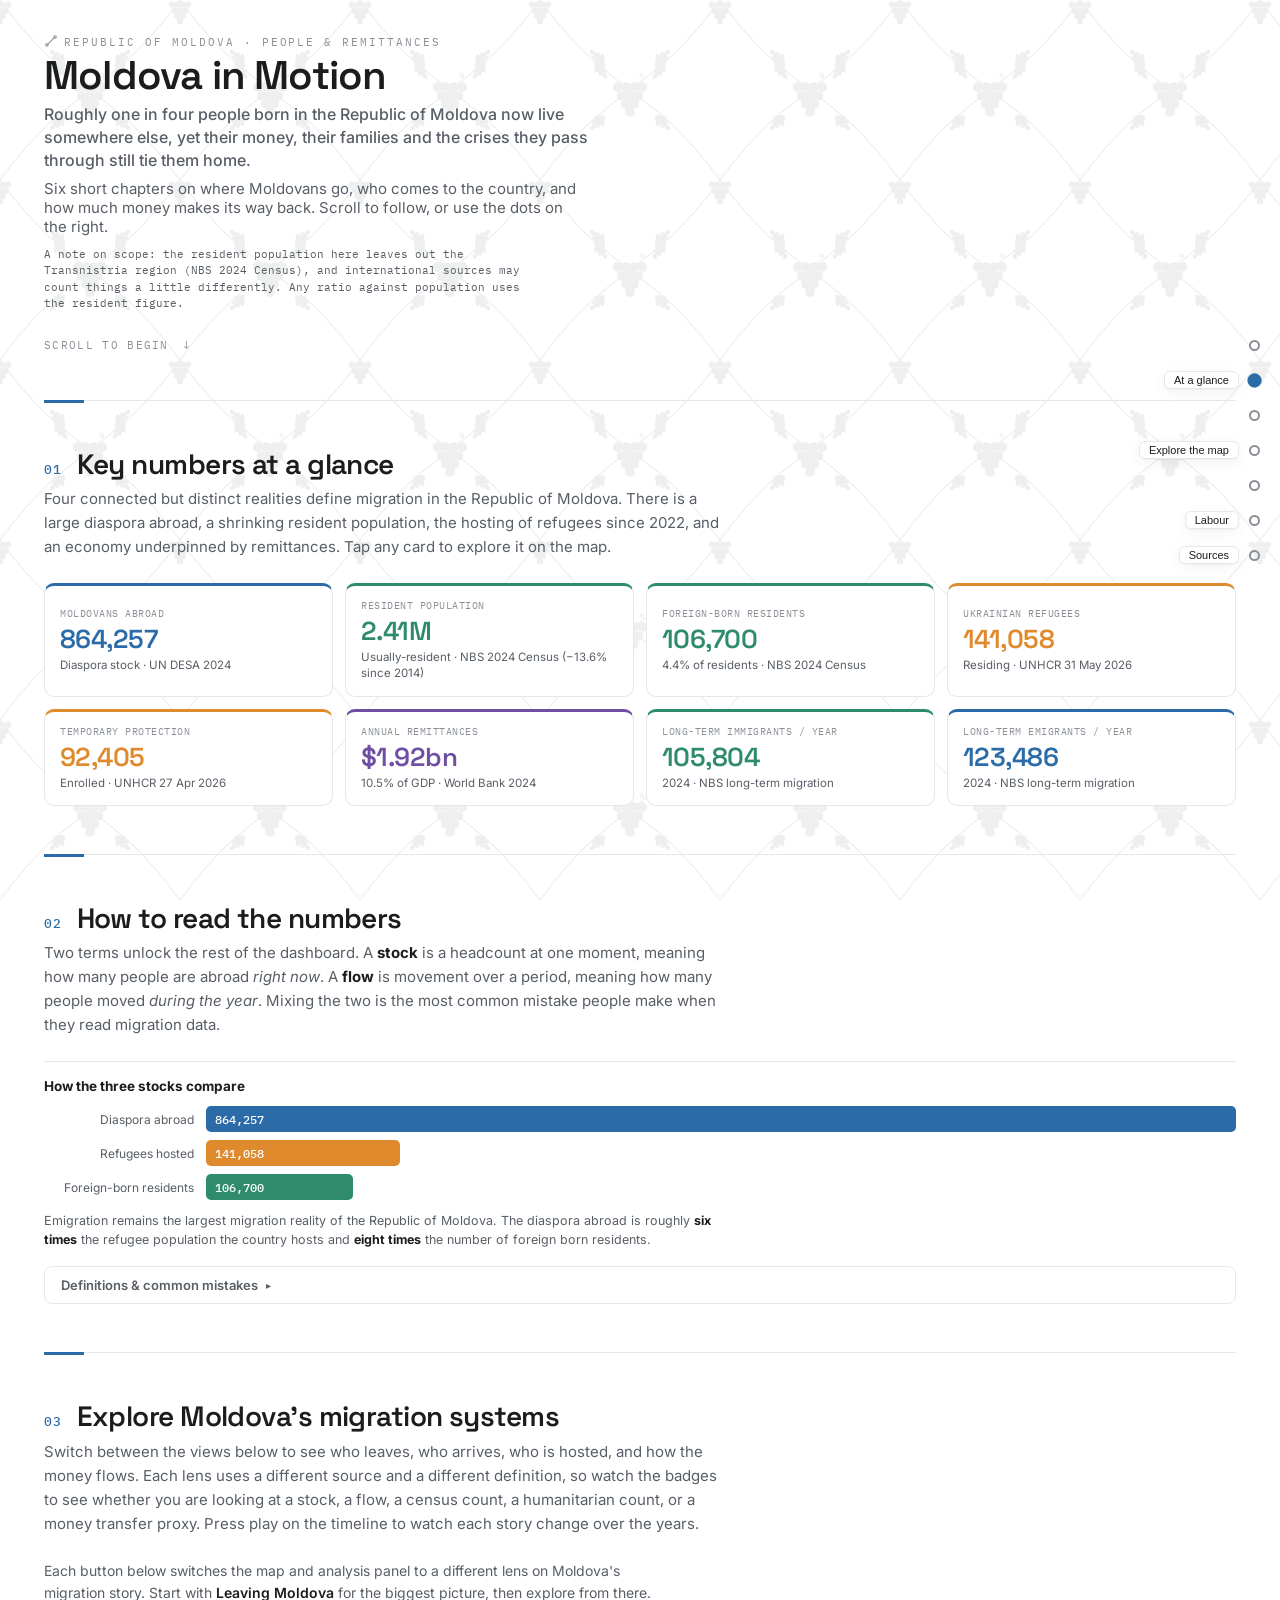
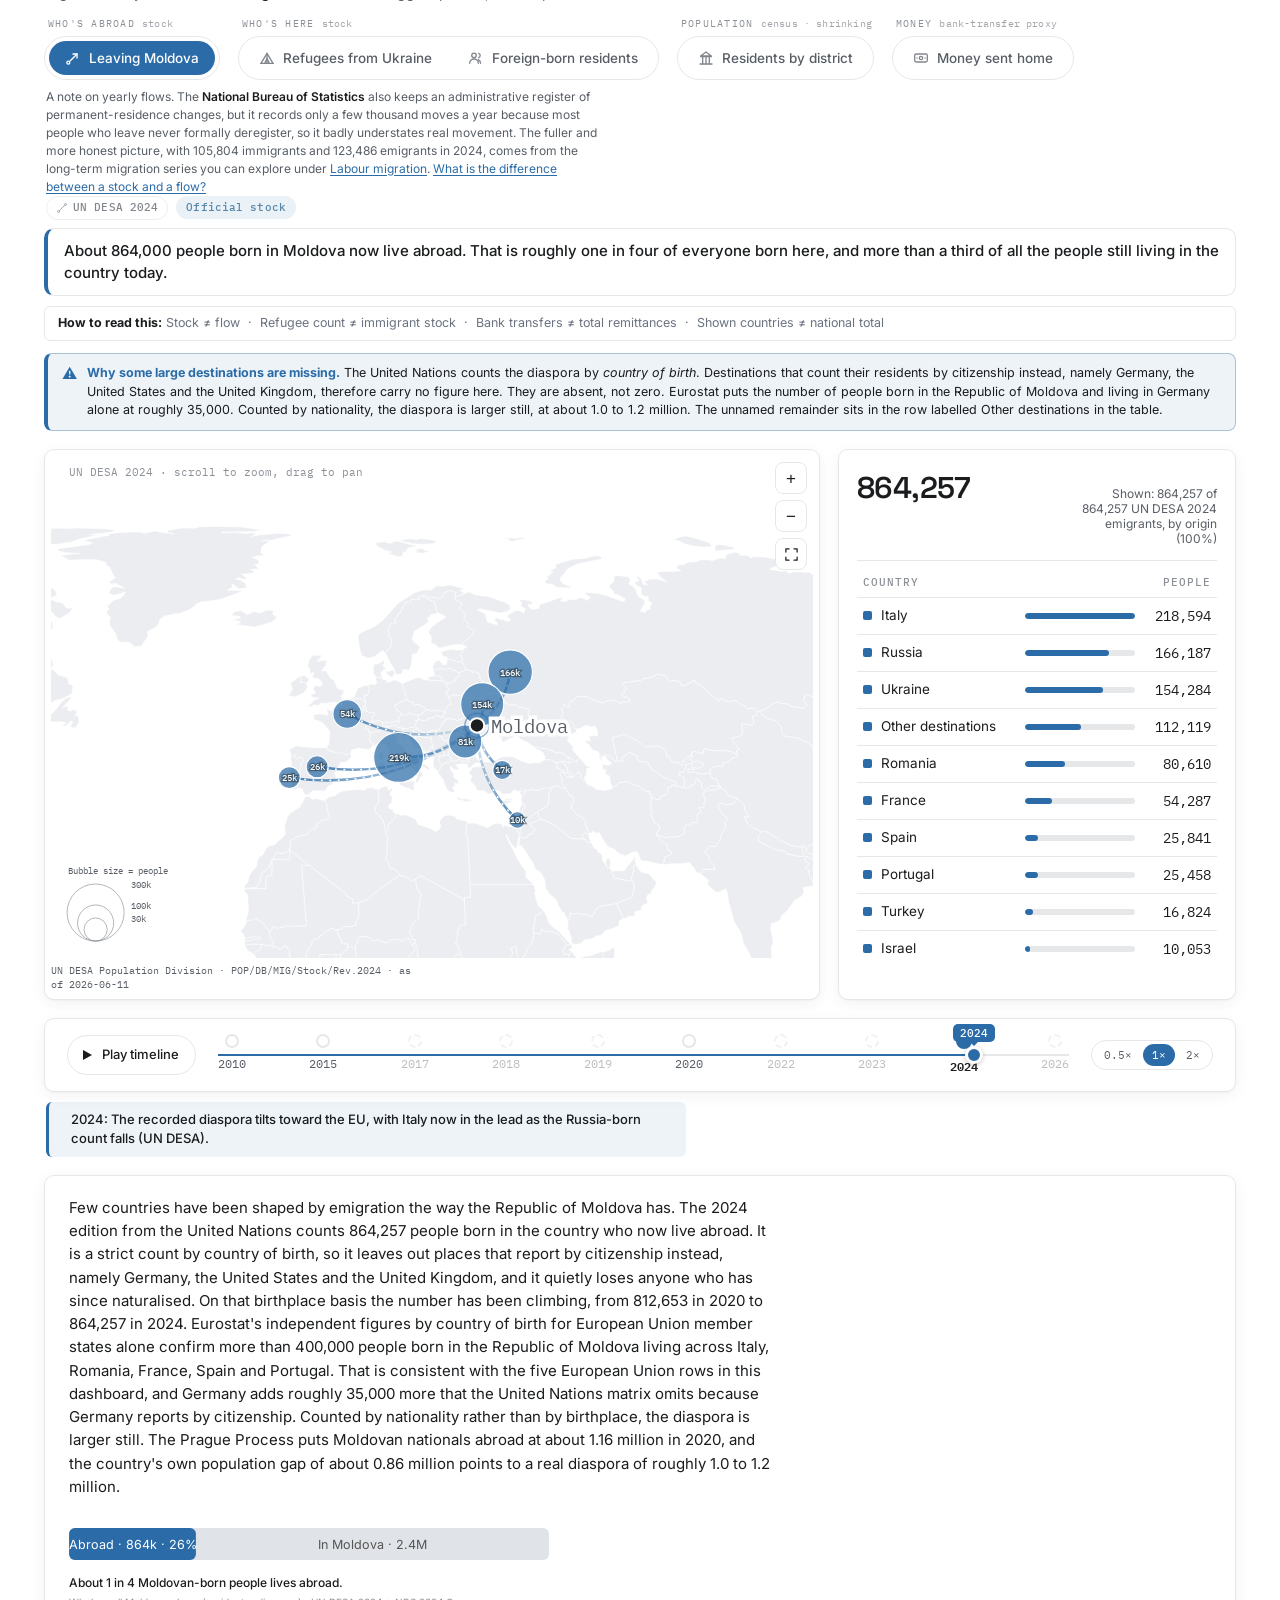
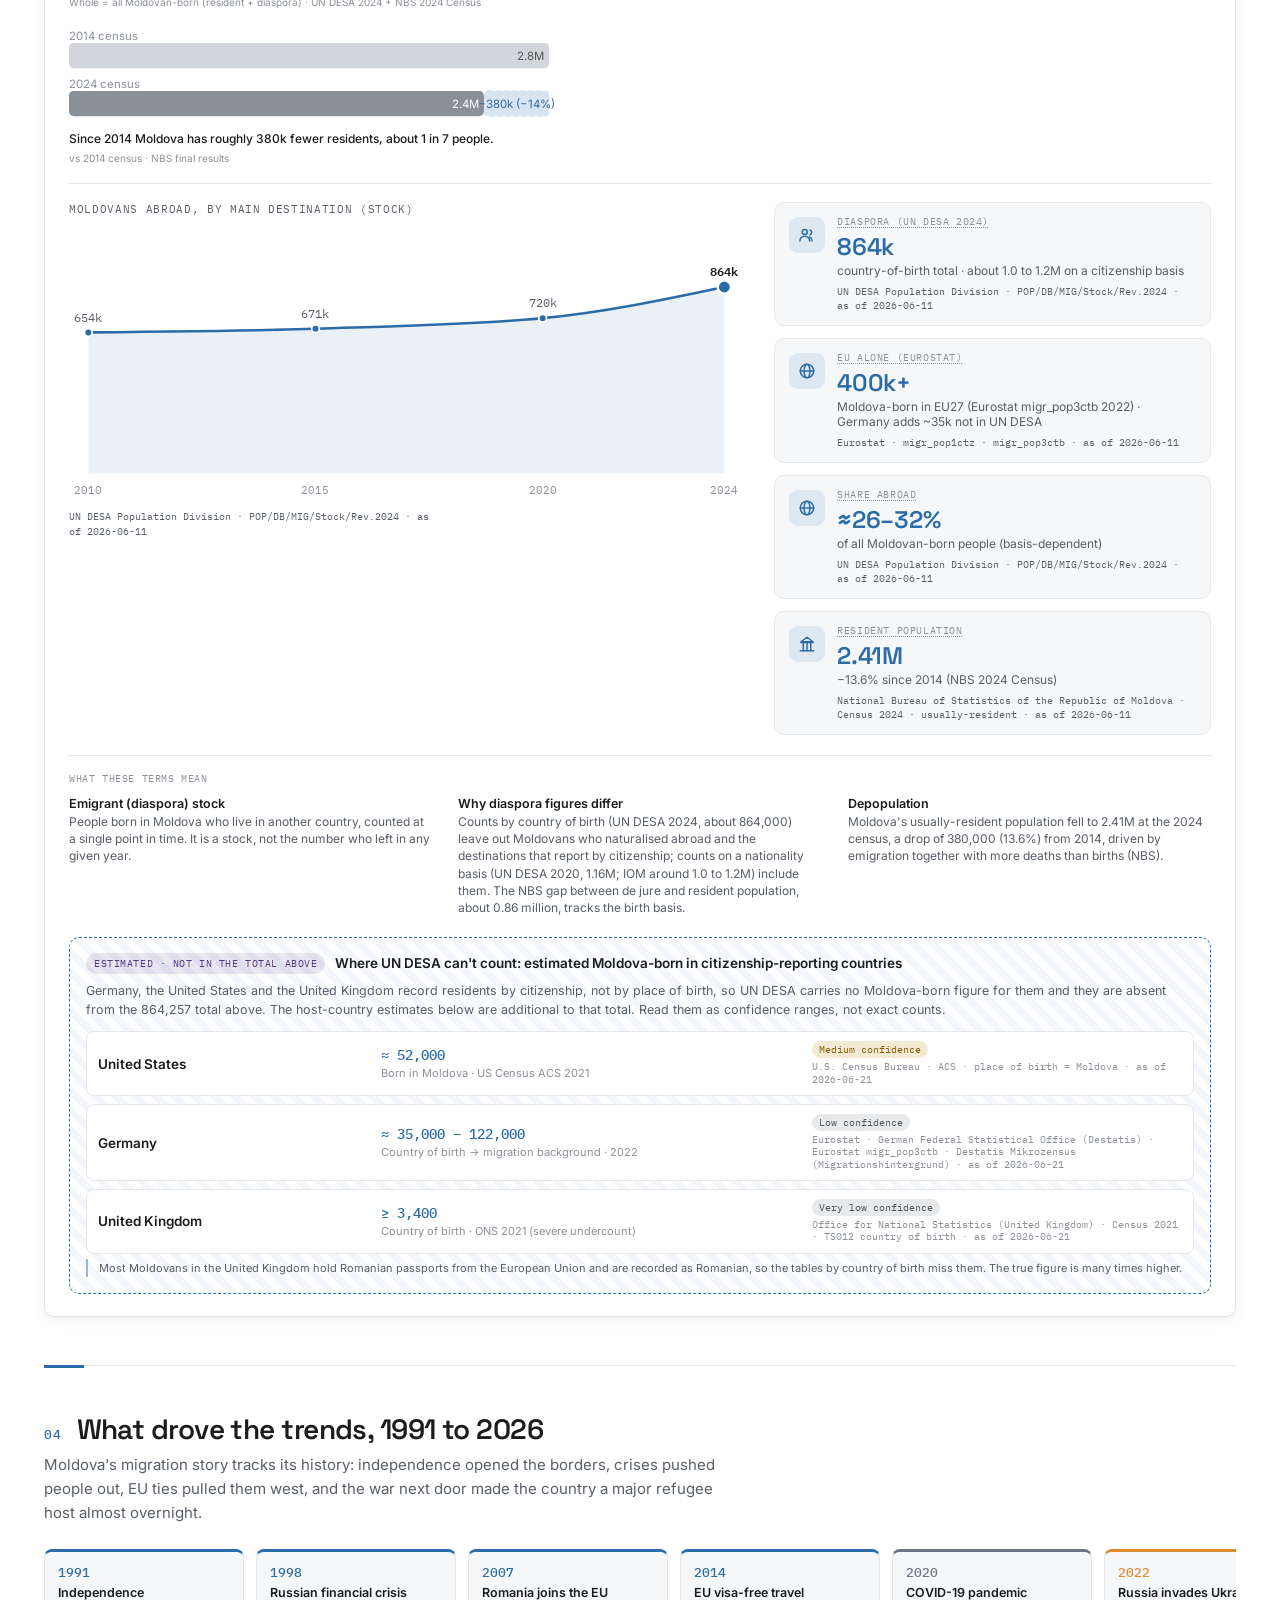
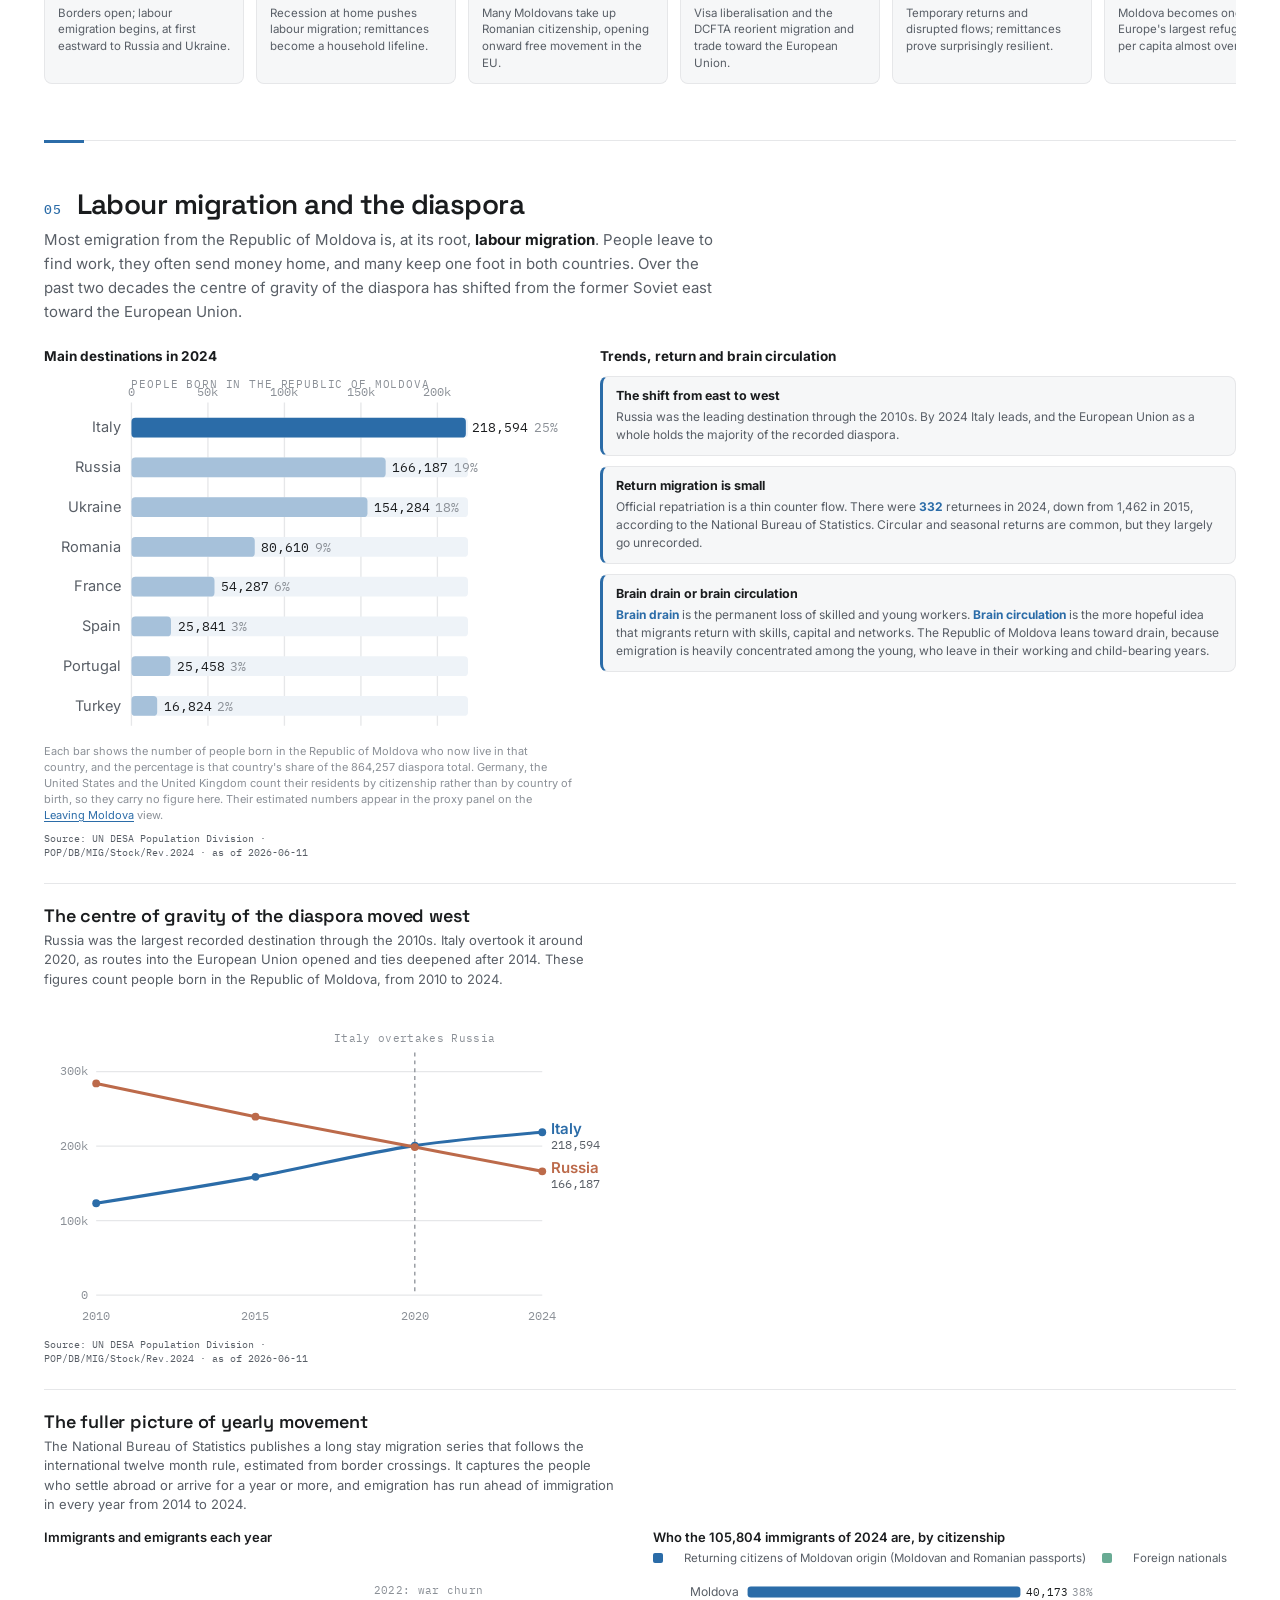
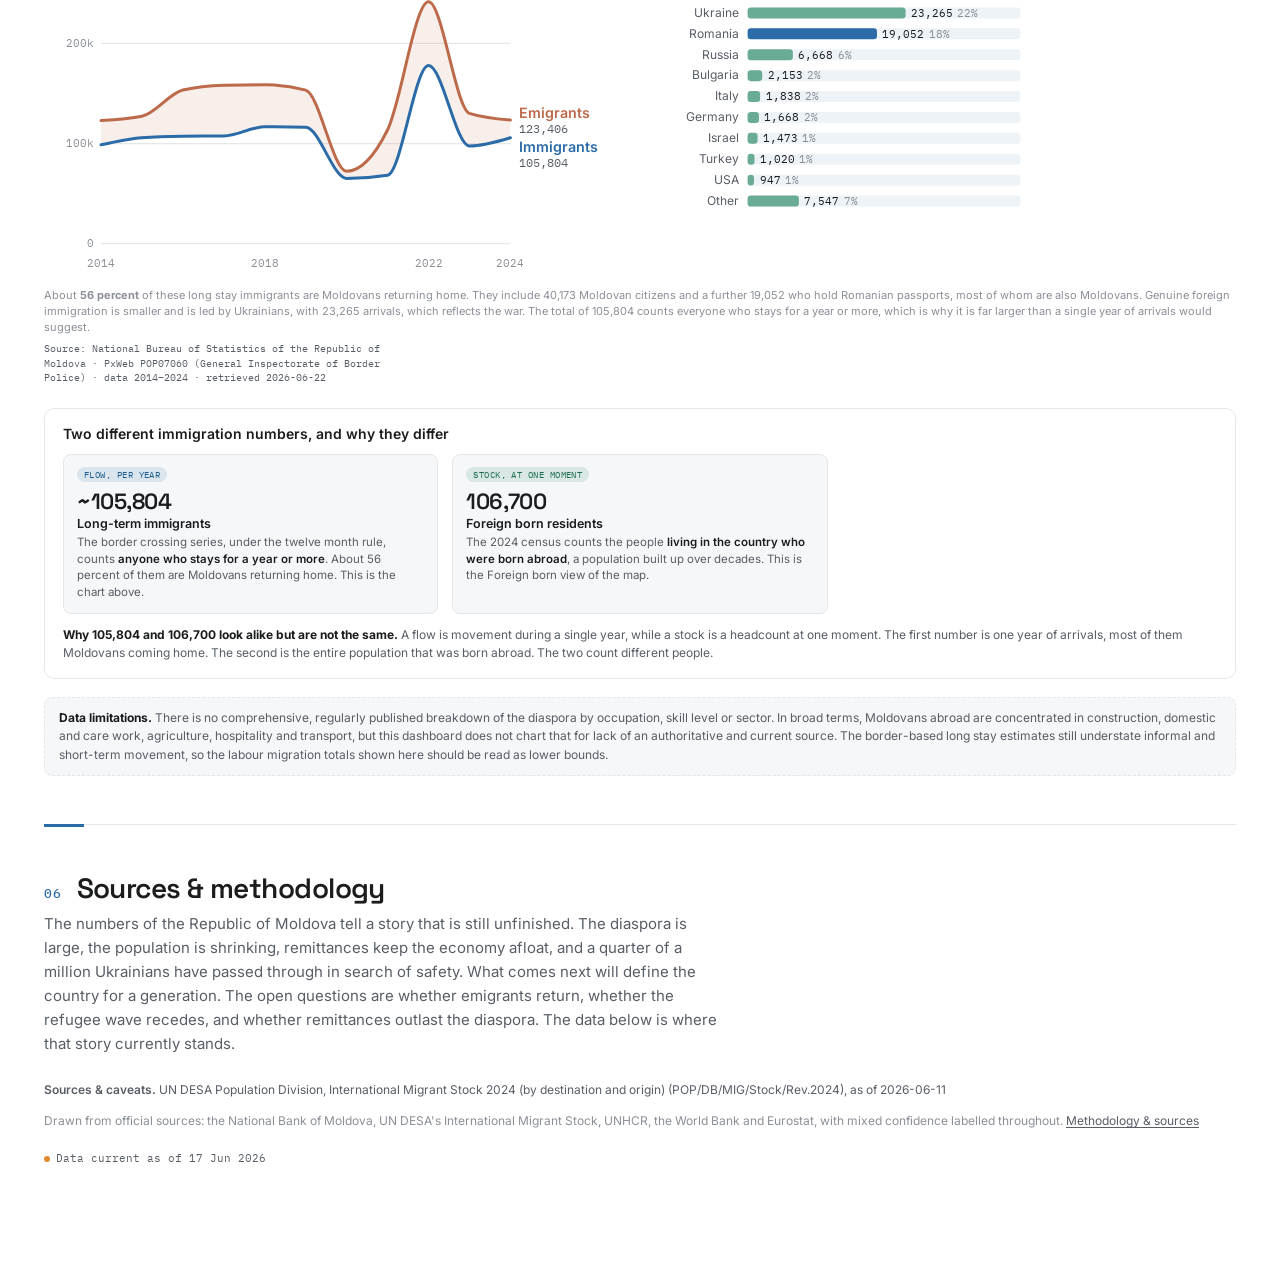
==== moldova-migration-dashboard.html @ 9c8f364e "Enlarge grapevine covor grape clusters further Bump berry size and spacing so the grape bunches read" ====
<!-- AUTO-GENERATED single-file build by build_single.py — do not edit by hand.
     Edit index.html / styles.css / data.js / app.js, then re-run build_single.py. -->
<!DOCTYPE html>
<html lang="en">
<head>
  <meta charset="UTF-8" />
  <meta name="viewport" content="width=device-width, initial-scale=1.0" />
  <title>Moldova in Motion: migration and remittances</title>

  <!-- Open Graph / LinkedIn preview -->
  <meta property="og:type"        content="website" />
  <meta property="og:title"       content="Moldova in Motion: migration and remittances" />
  <meta property="og:description" content="One in four people born in Moldova now live abroad. Six short data chapters on where Moldovans go, who arrives, and how much money flows back home." />
  <meta property="og:url"         content="https://esaritas.github.io/-moldova-migration-dashboard/" />
  <meta property="og:image"       content="https://esaritas.github.io/-moldova-migration-dashboard/og-preview.png" />
  <meta property="og:image:width"  content="1200" />
  <meta property="og:image:height" content="630" />
  <meta name="twitter:card"       content="summary_large_image" />

  <!-- Fonts (degrade gracefully to system fonts if offline) -->
  <link rel="preconnect" href="https://fonts.googleapis.com" />
  <link rel="preconnect" href="https://fonts.gstatic.com" crossorigin />
  <link href="https://fonts.googleapis.com/css2?family=Space+Grotesk:wght@400;500;600&family=Inter:wght@400;500;600&family=IBM+Plex+Mono:wght@400;500&display=swap" rel="stylesheet" />

  <style>
/* ============================================================================
   MOLDOVA MIGRATION DASHBOARD — STYLES
   Minimal, light, calm. One accent per mode; everything else stays quiet.
   ========================================================================== */

:root {
  /* Neutrals — clean white / minimal, cool (not warm cream) */
  --bg:            #FFFFFF;   /* page */
  --surface:       #FFFFFF;   /* cards */
  --subtle:        #F6F7F8;   /* inset / secondary fills on white cards */
  --line:          #E6E7E9;   /* hairlines */
  --land:          #EBEDF0;   /* map countries */
  --land-edge:     #FFFFFF;   /* country borders */
  --ink:           #1A1C1E;   /* primary text */
  --ink-soft:      #585E66;   /* secondary text */
  --ink-faint:     #8B9097;   /* captions */

  /* Phenomenon colour logic (consistent across the whole dashboard):
       diaspora / emigration   = blue
       refugees                = orange
       population / foreign-born = green
       remittances             = purple                                   */
  --c-diaspora: #2B6CA8;   /* blue   — diaspora abroad / emigration       */
  --c-refugee:  #E08A2E;   /* orange — refugees hosted                    */
  --c-pop:      #2E8B6B;   /* green  — population / foreign-born residents */
  --c-money:    #6E4FA3;   /* purple — remittances                        */
  --c-flow:     #6B7682;   /* slate  — registered administrative flows    */

  /* Back-compat aliases (older rules referenced these) */
  --c-out:   var(--c-diaspora);
  --c-in:    var(--c-refugee);

  --accent:  var(--c-diaspora);   /* set per mode at runtime */
  --motif:   #A8472E;   /* Tree of Life watermark, a folk-embroidery terracotta */

  --radius: 10px;
  --shadow: 0 1px 2px rgba(17, 20, 24, 0.04), 0 4px 16px rgba(17, 20, 24, 0.05);

  --font-display: "Space Grotesk", "Segoe UI", system-ui, sans-serif;
  --font-body:    "Inter", system-ui, -apple-system, "Segoe UI", sans-serif;
  --font-mono:    "IBM Plex Mono", ui-monospace, "SF Mono", Menlo, monospace;
}

* { box-sizing: border-box; }

html, body {
  margin: 0;
  background: var(--bg);
  color: var(--ink);
  font-family: var(--font-body);
  -webkit-font-smoothing: antialiased;
  text-rendering: optimizeLegibility;
}

.wrap {
  max-width: 1240px;
  margin: 0 auto;
  padding: 28px 24px 40px;
}

/* ---- Header --------------------------------------------------------------- */
header { margin-bottom: 18px; }

/* Moldovan carpet (covor) watermark: a faint, seamless geometric pattern behind
   all content. It sits at the back; the opaque white cards cover it, so data is
   never obscured, while it shows softly through the page's whitespace. */
.bg-watermark {
  position: fixed; inset: 0; z-index: 0; pointer-events: none;
  color: var(--motif); opacity: 0.07;
}
.bg-watermark svg { width: 100%; height: 100%; display: block; }
.wrap { position: relative; z-index: 1; }
@media (max-width: 560px) { .bg-watermark { opacity: 0.05; } }

.eyebrow {
  font-family: var(--font-mono);
  font-size: 11px;
  letter-spacing: 0.18em;
  text-transform: uppercase;
  color: var(--ink-faint);
  margin: 0 0 6px;
}

h1 {
  font-family: var(--font-display);
  font-weight: 600;
  font-size: clamp(26px, 4vw, 40px);
  line-height: 1.05;
  letter-spacing: -0.02em;
  margin: 0 0 6px;
}

.lede {
  color: var(--ink-soft);
  font-size: 15px;
  max-width: 60ch;
  margin: 0;
}
.story-subhead {
  font-size: 16px;
  font-weight: 500;
  color: var(--ink-soft);
  max-width: 60ch;
  margin: 4px 0 6px;
  line-height: 1.45;
}

.scope-note {
  margin: 10px 0 0; max-width: 70ch;
  font-family: var(--font-mono); font-size: 11px; line-height: 1.5;
  color: var(--ink-soft);   /* provenance text → AA-legible, not decorative */
}

/* ---- Mode toggle (segmented) --------------------------------------------- */
.modes {
  display: inline-flex;
  gap: 4px;
  margin-top: 20px;
  padding: 4px;
  background: var(--surface);
  border: 1px solid var(--line);
  border-radius: 999px;
  flex-wrap: wrap;
}

.mode-btn {
  appearance: none;
  border: 0;
  background: transparent;
  color: var(--ink-soft);
  font-family: var(--font-body);
  font-size: 13.5px;
  font-weight: 500;
  padding: 9px 16px;
  border-radius: 999px;
  cursor: pointer;
  transition: background .18s ease, color .18s ease;
  display: inline-flex;
  align-items: center;
  gap: 8px;
}

/* Icons */
.icon { display: block; }
.mode-btn .ico { display: inline-flex; opacity: .75; transition: opacity .18s ease; }
.mode-btn:hover .ico, .mode-btn[aria-pressed="true"] .ico { opacity: 1; }
.eyebrow-ico { display: inline-flex; vertical-align: -2px; margin-right: 6px; color: var(--ink-faint); }
.mode-btn:hover { color: var(--ink); }
.mode-btn .dot {
  width: 8px; height: 8px; border-radius: 50%; background: currentColor; opacity: .5;
}
.mode-btn[aria-pressed="true"] {
  background: var(--accent);
  color: #fff;
}
.mode-btn[aria-pressed="true"] .dot { opacity: 1; background: #fff; }
.mode-btn:focus-visible { outline: 2px solid var(--ink); outline-offset: 2px; }
/* divider before the NBS official-flow modes */
.mode-sep { width: 1px; align-self: stretch; margin: 4px 4px; background: var(--line); }
.modes-intro {
  margin: 0 0 12px; max-width: 70ch;
  font-size: 14px; line-height: 1.6; color: var(--ink-soft);
}
.modes-intro strong { color: var(--ink); font-weight: 600; }
.modes-note {
  margin: 8px 2px 0; max-width: 70ch;
  font-size: 12px; line-height: 1.5; color: var(--ink-soft);
}
.modes-note strong { color: var(--ink); font-weight: 600; }

.mode-badge {
  font-family: var(--font-mono);
  font-size: 9px;
  letter-spacing: 0.08em;
  font-weight: 500;
  padding: 2px 5px;
  border-radius: 4px;
  background: rgba(0,0,0,.07);
  color: inherit;
  opacity: 0.75;
  margin-left: 2px;
  white-space: nowrap;
  vertical-align: middle;
}
.mode-btn[aria-pressed="true"] .mode-badge {
  background: rgba(255,255,255,.22);
  opacity: 1;
}
/* NBS flow buttons — visually muted to signal "different magnitude category" */
.mode-btn-nbs { opacity: 0.82; }
.mode-btn-nbs[aria-pressed="true"] { opacity: 1; }

/* ---- Main layout: map + table -------------------------------------------- */
.panel {
  display: grid;
  grid-template-columns: minmax(0, 1.95fr) minmax(300px, 1fr);
  gap: 18px;
  margin-top: 18px;
}

.card {
  background: var(--surface);
  border: 1px solid var(--line);
  border-radius: var(--radius);
  box-shadow: var(--shadow);
}

.map-card { position: relative; overflow: hidden; padding: 6px; align-self: start; }
#map { width: 100%; display: block; cursor: grab; touch-action: none; }
#map:active { cursor: grabbing; }

/* Constant on-screen line weights while zooming */
.flow-rail, .flow-stream, .country, .node, .hub, .hub-ring, .bubble-label { vector-effect: non-scaling-stroke; }

/* Zoom controls */
.zoom-ctrls {
  position: absolute; top: 12px; right: 12px;
  display: flex; flex-direction: column; gap: 6px; z-index: 2;
}
.zoom-btn {
  width: 32px; height: 32px;
  border: 1px solid var(--line);
  background: rgba(255,255,255,.92);
  border-radius: 8px;
  font-size: 17px; line-height: 1; color: var(--ink);
  cursor: pointer; display: grid; place-items: center;
  transition: border-color .15s, color .15s;
}
.zoom-btn:hover { border-color: var(--accent); color: var(--accent); }
.zoom-btn:focus-visible { outline: 2px solid var(--ink); outline-offset: 2px; }

.map-caption {
  position: absolute;
  left: 16px; top: 12px;
  font-family: var(--font-mono);
  font-size: 11px;
  color: var(--ink-faint);
  background: rgba(255,255,255,.7);
  backdrop-filter: blur(2px);
  padding: 3px 8px;
  border-radius: 6px;
  pointer-events: none;
}

/* SVG map elements */
.country { fill: var(--land); stroke: var(--land-edge); stroke-width: .5px; }
.country.moldova { fill: #D9DCE0; }

/* Moldova districts choropleth (Temporary Protection holders) */
.districts path.district { stroke: #fff; stroke-width: .6px; cursor: pointer; transition: opacity .12s ease; }
.districts path.district:hover { stroke: #23262b; stroke-width: 1.3px; }
.districts path.district.dim { opacity: .35; }

.flow { transition: opacity .18s ease; }
.flow.dim { opacity: .12; }
.flow-rail {
  fill: none;
  stroke-linecap: round;
  stroke-width: 2.5px;   /* constant — direction/connection only; magnitude = bubble */
}
.flow-stream {
  fill: none;
  stroke: #fff;
  stroke-width: 1.7px;
  opacity: .9;
}
.flow.hot .flow-stream { stroke-width: 2.2px; }

.node {
  fill: var(--accent);
  fill-opacity: .72;
  stroke: #fff;
  stroke-width: 1.1px;
  cursor: pointer;
  transition: opacity .18s ease;
}
.node.dim { opacity: .18; }

.bubble-label {
  font-family: var(--font-mono);
  font-weight: 500;
  fill: #fff;
  text-anchor: middle;
  dominant-baseline: central;
  paint-order: stroke;
  stroke: rgba(31, 36, 33, .45);
  stroke-width: 2.4px;
  pointer-events: none;
  transition: opacity .18s ease;
}
.bubble-label.dim { opacity: .12; }

/* Size legend */
.legend-title { font-family: var(--font-mono); font-size: 10px; fill: var(--ink-soft); }
.legend-circle { fill: none; stroke: var(--ink-faint); stroke-width: 1px; opacity: .7; }
.legend-label { font-family: var(--font-mono); font-size: 9.5px; fill: var(--ink-soft); }

/* Hover tooltip */
.map-tip {
  position: absolute; z-index: 3; pointer-events: none;
  background: rgba(31, 36, 33, .93); color: #fff;
  font-family: var(--font-mono); font-size: 11.5px; line-height: 1.4;
  padding: 6px 9px; border-radius: 7px; white-space: nowrap;
  box-shadow: var(--shadow);
}
.map-tip strong {
  display: block; font-family: var(--font-display); font-weight: 600;
  font-size: 12.5px; margin-bottom: 1px;
}
.map-tip .tip-note {
  display: block; margin-top: 4px; max-width: 30ch; white-space: normal;
  font-size: 10.5px; line-height: 1.35; color: #D7DAD3;
  border-top: 1px solid rgba(255, 255, 255, .18); padding-top: 4px;
}
.hub {
  fill: var(--ink);
  stroke: #fff;
  stroke-width: 2px;
}
.hub-ring {
  fill: none;
  stroke: var(--accent);
  stroke-width: 1.5px;
  opacity: .5;
}
.node-label {
  font-family: var(--font-mono);
  font-size: 10px;
  fill: var(--ink-soft);
  paint-order: stroke;
  stroke: var(--bg);
  stroke-width: 3px;
  pointer-events: none;
}

/* ---- Table panel ---------------------------------------------------------- */
.table-card { padding: 18px 18px 8px; display: flex; flex-direction: column; }

.total {
  display: flex;
  align-items: baseline;
  justify-content: space-between;
  gap: 12px;
  padding-bottom: 14px;
  border-bottom: 1px solid var(--line);
}
.total .big {
  font-family: var(--font-display);
  font-weight: 600;
  font-size: 30px;
  letter-spacing: -0.02em;
  color: var(--ink);
}
.total .label {
  font-size: 12px;
  color: var(--ink-soft);
  text-align: right;
  max-width: 18ch;
}

/* Long lists (e.g. the 37 refugee-hosting districts) scroll within the card
   instead of stretching it; the header stays pinned. */
.table-scroll { overflow-y: auto; max-height: 480px; }
table { width: 100%; border-collapse: collapse; margin-top: 6px; }
thead th {
  font-family: var(--font-mono);
  font-size: 10.5px;
  letter-spacing: .1em;
  text-transform: uppercase;
  color: var(--ink-faint);
  text-align: left;
  font-weight: 500;
  padding: 8px 6px;
  position: sticky;
  top: 0;
  background: var(--surface);
  z-index: 1;
}
thead th.num { text-align: right; }

tbody tr {
  cursor: default;
  transition: background .15s ease;
  border-top: 1px solid var(--line);
}
tbody tr:hover, tbody tr.hot { background: color-mix(in srgb, var(--accent) 9%, transparent); }

tbody td { padding: 9px 6px; font-size: 13.5px; vertical-align: middle; }
.c-name { display: flex; align-items: center; gap: 9px; }
.c-swatch { width: 9px; height: 9px; border-radius: 2px; background: var(--accent); flex: none; }
.c-value { font-family: var(--font-mono); text-align: right; white-space: nowrap; }
.c-bar-cell { width: 34%; }
.c-bar-track { height: 6px; background: var(--line); border-radius: 3px; overflow: hidden; }
.c-bar { height: 100%; background: var(--accent); border-radius: 3px; }

/* ---- Economics context panel --------------------------------------------- */
.context-card { margin-top: 18px; padding: 20px 24px 22px; }
.context-headline {
  margin: 0 0 16px; font-size: 15px; line-height: 1.55; color: var(--ink);
  max-width: 78ch;
}
.context-body { display: grid; grid-template-columns: 1.55fr 1fr; gap: 28px; align-items: start; }

/* ---- Part-to-whole comparison strip -------------------------------------- */
.part-whole-strip {
  display: flex;
  flex-direction: column;
  gap: 18px;
  padding: 14px 0 18px;
  border-bottom: 1px solid var(--line);
  margin-bottom: 18px;
}
.pw-item { display: flex; flex-direction: column; }
.pw-svg {
  width: 100%;
  max-width: 480px;
  height: auto;
  display: block;
  overflow: visible;
  font-family: var(--font-body);
}
/* The GDP waffle is 100 cells; cap it small so it reads as a tidy proportion
   block rather than dominating the panel. The explanatory caption (.pw-cap)
   keeps its full width below. */
.pw-svg.pw-waffle { max-width: 208px; }
/* Readout + denominator note live in HTML (not SVG) so long lines wrap. */
.pw-cap { max-width: 520px; margin-top: 8px; }
.pw-readout { font-size: 12px; font-weight: 500; color: var(--ink); line-height: 1.4; }
.pw-denom { font-size: 10px; color: #8B9097; margin-top: 3px; line-height: 1.4; }
/* animate fill on mode change, but respect reduced-motion */
@media (prefers-reduced-motion: no-preference) {
  .pw-svg rect[fill]:not([fill="none"]) {
    transition: width 0.35s ease, fill 0.25s ease;
  }
}

.ctx-chart-title {
  font-family: var(--font-mono); font-size: 11px; letter-spacing: .06em;
  text-transform: uppercase; color: var(--ink-soft); margin-bottom: 6px;
}
.ctx-svg { width: 100%; height: auto; display: block; overflow: visible; }
.ctx-area { opacity: .10; }
.ctx-line { fill: none; stroke-width: 2.2px; stroke-linejoin: round; stroke-linecap: round; }
.ctx-dot { stroke: #fff; stroke-width: 1.4px; transition: r .15s ease; }
.cpt.current .ctx-dot { stroke-width: 2px; }
.ctx-val { font-family: var(--font-mono); font-size: 10px; fill: var(--ink-soft); }
.cpt.current .ctx-val { fill: var(--ink); font-weight: 600; }
.ctx-yr { font-family: var(--font-mono); font-size: 9.5px; fill: var(--ink-faint); }
.ctx-ref { stroke: var(--ink-faint); stroke-width: 1px; stroke-dasharray: 4 4; }
.ctx-ref-label { font-family: var(--font-mono); font-size: 9.5px; fill: var(--ink-faint); }

/* ---- Per-mode plain-language glossary (visible on the page) -------------- */
.ctx-defs { margin-top: 20px; padding-top: 16px; border-top: 1px solid var(--line); }
.ctx-defs-title {
  font-family: var(--font-mono); font-size: 10px; letter-spacing: .06em;
  text-transform: uppercase; color: var(--ink-faint); margin-bottom: 11px;
}
.ctx-defs-grid {
  display: grid; grid-template-columns: repeat(auto-fit, minmax(230px, 1fr));
  gap: 11px 26px;
}
.ctx-def { margin: 0; }
.ctx-def dt { font-weight: 600; font-size: 12.5px; color: var(--ink); margin-bottom: 2px; }
.ctx-def dd { margin: 0; font-size: 12px; line-height: 1.45; color: var(--ink-soft); }

.context-stats { display: flex; flex-direction: column; gap: 12px; }
.stat {
  display: flex; gap: 12px; align-items: flex-start;
  border: 1px solid var(--line); border-radius: var(--radius);
  padding: 12px 14px; background: var(--subtle);
}
.stat-ico {
  flex: none; width: 36px; height: 36px; border-radius: 9px;
  display: grid; place-items: center; margin-top: 2px;
}
.stat-body { min-width: 0; }
.stat-term {
  font-family: var(--font-mono); font-size: 10px; letter-spacing: .06em;
  text-transform: uppercase; color: var(--ink-faint); margin-bottom: 3px;
}
.stat-value { font-family: var(--font-display); font-weight: 600; font-size: 24px; letter-spacing: -.01em; }
.stat-sub { font-size: 12px; color: var(--ink-soft); margin-top: 1px; }
.stat-world {
  display: inline-flex; align-items: center; gap: 6px;
  font-family: var(--font-mono); font-size: 10.5px; color: var(--ink-soft);
  margin-top: 7px; padding-top: 7px; border-top: 1px dashed var(--line); width: 100%;
}
.stat-world span {
  width: 14px; height: 0; border-top: 1.5px dashed var(--ink-faint); display: inline-block;
}
/* per-card source caption + keyboard focus (source also in title= on hover) */
.stat { cursor: default; }
.stat:focus-visible { outline: 2px solid var(--ink); outline-offset: 2px; }
/* cards with a glossary definition: hint it with a dotted underline on the term */
.stat.has-def { cursor: help; }
.stat.has-def .stat-term {
  text-decoration: underline dotted; text-decoration-color: var(--ink-faint);
  text-underline-offset: 2px;
}
.stat-src {
  font-family: var(--font-mono); font-size: 10px; line-height: 1.4;
  color: var(--ink-soft); margin-top: 7px;   /* AA-legible provenance */
}

/* ---- Source captions (one per chart; source travels with a screenshot) ---- */
.src-caption {
  font-family: var(--font-mono); font-size: 10px; line-height: 1.45;
  color: var(--ink-soft); margin-top: 6px; max-width: 60ch;   /* AA-legible provenance */
}
.context-chart .src-caption { margin-top: 8px; }

@media (max-width: 760px) { .context-body { grid-template-columns: 1fr; } }

/* ---- Timeline ------------------------------------------------------------- */
.timeline-card {
  margin-top: 18px;
  padding: 16px 22px;
  display: flex;
  align-items: center;
  gap: 22px;
}

.play {
  appearance: none;
  border: 1px solid var(--line);
  background: var(--surface);
  height: 40px;
  padding: 0 16px 0 12px;
  border-radius: 999px;
  cursor: pointer;
  flex: none;
  display: inline-flex; align-items: center; gap: 8px;
  color: var(--ink);
  font-family: var(--font-body);
  font-size: 13px;
  font-weight: 500;
  white-space: nowrap;
  transition: border-color .18s, background .18s, color .18s;
}
.play:hover { border-color: var(--accent); color: var(--accent); }
.play:focus-visible { outline: 2px solid var(--ink); outline-offset: 2px; }
.play-label { line-height: 1; }

.track {
  position: relative;
  flex: 1;
  height: 40px;
  display: flex;
  align-items: center;
}
.track-line {
  position: absolute; left: 0; right: 0; top: 50%;
  height: 2px; background: var(--line); transform: translateY(-50%);
}
.track-fill {
  position: absolute; left: 0; top: 50%;
  height: 2px; background: var(--accent); transform: translateY(-50%);
  transition: width .4s ease;
}
.stops { position: relative; width: 100%; display: flex; justify-content: space-between; }
.stop {
  appearance: none; border: 0; background: transparent;
  cursor: pointer; display: flex; flex-direction: column; align-items: center; gap: 8px;
  padding: 0;
}
.stop .pin {
  width: 14px; height: 14px; border-radius: 50%;
  background: var(--surface); border: 2px solid var(--line);
  transition: border-color .18s, background .18s, transform .18s;
}
.stop:hover .pin { border-color: var(--accent); }
.stop[aria-current="true"] .pin { background: var(--accent); border-color: var(--accent); transform: scale(1.15); }
.stop .yr {
  font-family: var(--font-mono); font-size: 12px; color: var(--ink-soft);
  transition: color .18s;
}
.stop[aria-current="true"] .yr { color: var(--ink); font-weight: 600; }
.stop:focus-visible .pin { outline: 2px solid var(--ink); outline-offset: 2px; }

/* Years a mode has no data for: shown but muted */
.stop.empty .pin { background: transparent; border-style: dashed; opacity: .55; }
.stop.empty .yr { opacity: .4; }
.stop.empty[aria-current="true"] .pin { border-color: var(--accent); opacity: .9; }

/* Annotated years: a small accent marker above the pin (text on hover + narration) */
.stop { position: relative; }
.stop.annotated::before {
  content: ""; position: absolute; top: -7px; left: 50%; transform: translateX(-50%);
  width: 5px; height: 5px; border-radius: 50%; background: var(--accent); opacity: .85;
}
.timeline-note {
  margin: 10px 2px 0; max-width: 80ch;
  font-size: 13px; line-height: 1.5; color: var(--ink);
  font-weight: 500;
  display: flex; gap: 10px; align-items: baseline;
  padding: 8px 12px;
  background: color-mix(in srgb, var(--accent) 8%, transparent);
  border-radius: 6px;
  border-left: 3px solid var(--accent);
}
.timeline-note[hidden] { display: none; }
.timeline-note::before {
  content: "";
}

/* Table empty-state */
.empty-note td {
  color: var(--ink-faint); font-size: 13px; line-height: 1.6;
  text-align: center; padding: 26px 6px; border-top: 1px solid var(--line);
}
.empty-note strong { color: var(--ink-soft); }

/* ---- Footer / sources ----------------------------------------------------- */
footer {
  margin-top: 22px;
  font-size: 12px;
  color: var(--ink-faint);
  line-height: 1.6;
}
footer .src { color: var(--ink-soft); }
footer strong { color: var(--ink-soft); font-weight: 600; }
.data-stamp {
  margin-top: 8px; font-family: var(--font-mono); font-size: 11px; color: var(--ink-soft);
  display: inline-flex; align-items: center; gap: 6px;
}
.data-stamp::before {
  content: ""; width: 6px; height: 6px; border-radius: 50%;
  background: var(--c-in); flex: none;   /* "fresh" dot */
}

/* link-styled button (footer trigger) */
.link-btn {
  font: inherit; color: var(--ink-soft); background: none; border: 0; padding: 0;
  text-decoration: underline; text-underline-offset: 2px; cursor: pointer;
}
.link-btn:hover { color: var(--ink); }
.link-btn:focus-visible { outline: 2px solid var(--ink); outline-offset: 2px; border-radius: 2px; }

/* ---- Methodology & sources modal (native <dialog>) ------------------------ */
.method-dialog {
  width: min(720px, calc(100vw - 32px));
  max-height: min(82vh, 860px);
  padding: 0; border: 1px solid var(--line); border-radius: var(--radius);
  background: var(--paper, #fff); color: var(--ink); box-shadow: var(--shadow);
  overflow: hidden;
}
.method-dialog::backdrop { background: rgba(31, 36, 33, 0.34); backdrop-filter: blur(1.5px); }
.method-head {
  display: flex; align-items: center; justify-content: space-between;
  padding: 16px 20px; border-bottom: 1px solid var(--line);
  position: sticky; top: 0; background: inherit;
}
.method-head h2 {
  margin: 0; font-family: var(--font-display); font-weight: 600; font-size: 18px; color: var(--ink);
}
.method-close {
  flex: none; width: 32px; height: 32px; border: 1px solid var(--line); border-radius: 8px;
  background: var(--subtle); color: var(--ink-soft); font-size: 20px; line-height: 1; cursor: pointer;
}
.method-close:hover { color: var(--ink); }
.method-close:focus-visible { outline: 2px solid var(--ink); outline-offset: 2px; }
.method-body { padding: 18px 20px 24px; overflow-y: auto; max-height: calc(82vh - 60px); }
.method-section + .method-section { margin-top: 22px; }
.method-section h3 {
  margin: 0 0 10px; font-family: var(--font-mono); font-size: 11px; letter-spacing: .08em;
  text-transform: uppercase; color: var(--ink-faint); font-weight: 500;
}
.method-def { margin: 0 0 10px; font-size: 13.5px; line-height: 1.55; }
.method-def dt { font-weight: 600; color: var(--ink); }
.method-def dd { margin: 1px 0 0; color: var(--ink-soft); }
.method-src { padding: 11px 0; border-top: 1px solid var(--line); font-size: 13px; line-height: 1.5; }
.method-src:first-of-type { border-top: 0; padding-top: 0; }
.method-src .pub { font-weight: 600; color: var(--ink); }
.method-src .meta { font-family: var(--font-mono); font-size: 10.5px; color: var(--ink-faint); margin-top: 2px; }
.method-src .desc { color: var(--ink-soft); margin-top: 4px; }
.method-src a { color: var(--accent, var(--ink)); text-decoration: underline; text-underline-offset: 2px; word-break: break-word; }
.method-caveats { margin: 0; padding-left: 18px; }
.method-caveats li { font-size: 13px; line-height: 1.55; color: var(--ink-soft); margin-bottom: 8px; }

/* ---- Methodology summary matrix ---------------------------------------- */
.method-table-scroll { overflow-x: auto; -webkit-overflow-scrolling: touch; }
.method-table {
  width: 100%; border-collapse: collapse; font-size: 12.5px; line-height: 1.45;
}
.method-table th, .method-table td {
  text-align: left; padding: 8px 10px; border-bottom: 1px solid var(--line);
  vertical-align: top;
}
.method-table thead th {
  font-family: var(--font-mono); font-size: 10px; letter-spacing: .05em;
  text-transform: uppercase; color: var(--ink-faint); font-weight: 500;
  border-bottom: 1px solid var(--ink-faint);
}
.method-table tbody th { font-weight: 600; color: var(--ink); white-space: nowrap; }
.method-table td { color: var(--ink-soft); }
.method-table .num { font-family: var(--font-mono); white-space: nowrap; }
.method-table tbody tr:last-child th, .method-table tbody tr:last-child td { border-bottom: 0; }

/* ---- Responsive ----------------------------------------------------------- */
@media (max-width: 880px) {
  .panel { grid-template-columns: 1fr; }
  .timeline-card { flex-wrap: wrap; }
}

/* Phones (~380-560px): tighten chrome, fit the now-denser timeline, stop overflow */
@media (max-width: 560px) {
  .wrap { padding: 20px 14px 30px; }
  .panel { gap: 14px; }
  .modes { width: 100%; }
  .mode-btn { font-size: 13px; padding: 8px 12px; }
  .lede { font-size: 14px; }

  /* map: keep the caption clear of the zoom controls; bigger tap targets */
  .map-caption { max-width: 56%; font-size: 10px; line-height: 1.3; }
  .zoom-btn { width: 36px; height: 36px; }

  /* economics panel */
  .context-card { padding: 16px 14px; }
  .stat { padding: 11px 12px; gap: 10px; }
  .stat-value { font-size: 21px; }
  .stat-ico { width: 32px; height: 32px; }

  /* timeline: the union is now ~10 years — shrink stops so they fit one row */
  .timeline-card { padding: 14px 14px; gap: 12px; }
  .track { height: 46px; }
  .stop .pin { width: 11px; height: 11px; }
  .stop .yr { font-size: 9.5px; }
  .stop.annotated::before { width: 4px; height: 4px; top: -6px; }
  .timeline-note { font-size: 12px; }

  /* captions stay legible but compact */
  .src-caption, .stat-src { font-size: 9.5px; }
  .method-body { padding: 16px 16px 20px; }
  .method-head { padding: 14px 16px; }

  /* Chapter 3 interpretation aids: keep readable without crowding the map */
  .takeaway-card { font-size: 14px; padding: 0.6rem 0.85rem; }
  .mode-warning { font-size: 12px; padding: 10px 12px; }
  .mode-badges { gap: 5px; }
  .mode-badge { font-size: 10px; padding: 4px 8px; }
  .howto-strip { font-size: 0.72rem; }
  .proxy-card { padding: 13px 13px 14px; }
  .proxy-head h4 { font-size: 12.5px; }
  /* total + its "Shown X of Y" label crowd on one row — stack them on phones */
  .total { flex-direction: column; align-items: flex-start; gap: 4px; }
  .total .big { font-size: 28px; }
  .total .label { text-align: left; }
  /* method summary table: let it scroll rather than squeeze */
  .method-table { font-size: 11.5px; }
  .method-table th, .method-table td { padding: 7px 8px; }
}

@media (prefers-reduced-motion: reduce) {
  .arc-anim { animation: none !important; }
  * { transition: none !important; }
}

/* ---- Key-takeaway card -------------------------------------------------- */
.takeaway-card {
  font-size: 15px;
  font-weight: 500;
  color: var(--ink);
  background: var(--surface);
  border: 1px solid var(--line);
  border-left: 4px solid var(--accent);
  border-radius: var(--radius);
  padding: 0.65rem 1rem;
  margin: 0 0 0.6rem;
  line-height: 1.5;
  transition: border-left-color 0.25s ease;
}

/* ---- Per-mode source/date + confidence badges -------------------------- */
.mode-badges {
  display: flex;
  flex-wrap: wrap;
  align-items: center;
  gap: 6px;
  margin: 0 0 0.55rem;
}
.mode-badge {
  display: inline-flex;
  align-items: center;
  gap: 5px;
  font-family: var(--font-mono);
  font-size: 11px;
  line-height: 1;
  letter-spacing: 0.01em;
  padding: 5px 9px;
  border-radius: 999px;
  border: 1px solid var(--line);
  white-space: nowrap;
}
.mode-badge svg { opacity: 0.7; }
.badge-source { color: var(--ink-soft); background: var(--surface); }
/* Confidence tones: tinted from the phenomenon palette + status hues. */
.badge-conf { font-weight: 500; border-color: transparent; }
.tone-official  { color: #1f5e8c; background: color-mix(in srgb, var(--c-diaspora) 13%, transparent); }
.tone-census    { color: #1f6e54; background: color-mix(in srgb, var(--c-pop) 14%, transparent); }
.tone-operational { color: #9a5a12; background: color-mix(in srgb, var(--c-refugee) 16%, transparent); }
.tone-estimated { color: #8a5a00; background: color-mix(in srgb, #C99A2E 22%, transparent); }
.tone-proxy     { color: #533a82; background: color-mix(in srgb, var(--c-money) 15%, transparent); }
.tone-partial   { color: #4c545c; background: color-mix(in srgb, var(--c-flow) 18%, transparent); }
.tone-historical { color: #5a5f5b; background: color-mix(in srgb, var(--ink-faint) 18%, transparent); }

/* ---- Diaspora "zero-data" proxy card ----------------------------------- */
/* Diagonal hatch background signals "estimated, not counted". */
.proxy-card {
  margin-top: 20px;
  padding: 15px 16px 16px;
  border: 1px dashed var(--c-diaspora);
  border-radius: var(--radius);
  background:
    repeating-linear-gradient(45deg,
      color-mix(in srgb, var(--c-diaspora) 6%, transparent) 0 7px,
      transparent 7px 14px);
}
.proxy-head { display: flex; align-items: center; gap: 10px; flex-wrap: wrap; margin-bottom: 8px; }
.proxy-flag {
  font-family: var(--font-mono); font-size: 9.5px; letter-spacing: .06em;
  text-transform: uppercase; color: #533a82;
  background: color-mix(in srgb, var(--c-money) 15%, transparent);
  padding: 4px 8px; border-radius: 999px; white-space: nowrap;
}
.proxy-head h4 { margin: 0; font-size: 13.5px; color: var(--ink); font-weight: 600; line-height: 1.35; }
.proxy-note { margin: 0 0 12px; font-size: 12.5px; line-height: 1.5; color: var(--ink-soft); }
.proxy-rows { display: flex; flex-direction: column; gap: 8px; }
.proxy-item { display: flex; flex-direction: column; gap: 5px; }
.proxy-rownote {
  font-size: 11px; line-height: 1.45; color: var(--ink-soft);
  padding: 2px 4px 0 11px; border-left: 2px solid color-mix(in srgb, var(--c-diaspora) 40%, var(--line));
}
.proxy-row {
  display: grid; grid-template-columns: 1.1fr 1.7fr 1.5fr; gap: 12px; align-items: center;
  padding: 9px 11px; border: 1px solid var(--line); border-radius: 8px;
  background: color-mix(in srgb, var(--surface) 90%, transparent);
}
.proxy-co { font-weight: 600; font-size: 13.5px; color: var(--ink); }
.proxy-est { display: flex; flex-direction: column; gap: 2px; min-width: 0; }
.proxy-num { font-family: var(--font-mono); font-size: 14px; font-weight: 500; color: var(--c-diaspora); }
.proxy-basis { font-size: 11px; color: var(--ink-faint); line-height: 1.35; }
.proxy-conf { display: flex; flex-direction: column; gap: 3px; align-items: flex-start; min-width: 0; }
.proxy-conf-tag { font-family: var(--font-mono); font-size: 9.5px; padding: 2px 7px; border-radius: 999px; white-space: nowrap; }
.conf-medium { color: #8a5a00; background: color-mix(in srgb, #C99A2E 20%, transparent); }
.conf-low, .conf-very-low { color: #4c545c; background: color-mix(in srgb, var(--c-flow) 16%, transparent); }
.proxy-src { font-size: 9.5px; color: var(--ink-faint); font-family: var(--font-mono); line-height: 1.3; }
@media (max-width: 560px) {
  .proxy-row { grid-template-columns: 1fr; gap: 5px; }
  .proxy-conf { flex-direction: row; flex-wrap: wrap; align-items: center; gap: 6px; }
}

/* ---- How to read this strip -------------------------------------------- */
.howto-strip {
  font-size: 0.78rem;
  color: var(--ink-muted, #6b7280);
  background: color-mix(in srgb, var(--surface) 80%, transparent);
  border: 1px solid var(--line);
  border-radius: 6px;
  padding: 0.45rem 0.8rem;
  margin: 0 0 0.75rem;
  line-height: 1.5;
}
.howto-strip strong { color: var(--ink); }

/* ============================================================================
   PUBLIC-PROFILE SECTIONS (glance / concepts / milestones / warning)
   ========================================================================== */

.section-title {
  font-family: var(--font-display);
  font-weight: 600; font-size: 17px; letter-spacing: -0.01em;
  color: var(--ink); margin: 0 0 12px;
}
.summary-hint { font-family: var(--font-body); font-weight: 400; font-size: 12.5px; color: var(--ink-faint); }

/* Phenomenon colour helpers (border + value tint) */
.c-blue   { --tone: var(--c-diaspora); }
.c-orange { --tone: var(--c-refugee); }
.c-green  { --tone: var(--c-pop); }
.c-purple { --tone: var(--c-money); }
.c-grey   { --tone: var(--c-flow); }

/* ---- Key numbers at a glance --------------------------------------------- */
.glance { margin: 4px 0 22px; }
.glance-grid {
  display: grid; gap: 12px;
  grid-template-columns: repeat(4, 1fr);
}
.kpi {
  display: block; text-align: left; width: 100%;
  background: var(--surface); border: 1px solid var(--line);
  border-top: 3px solid var(--tone, var(--line));
  border-radius: var(--radius); padding: 13px 15px 14px;
  cursor: default; font-family: inherit;
  transition: box-shadow .18s ease, transform .18s ease, border-color .18s ease;
}
button.kpi { cursor: pointer; }
button.kpi:hover { box-shadow: var(--shadow); transform: translateY(-2px); }
button.kpi:focus-visible { outline: 2px solid var(--tone); outline-offset: 2px; }
.kpi-label {
  font-family: var(--font-mono); font-size: 10px; letter-spacing: .05em;
  text-transform: uppercase; color: var(--ink-faint); margin-bottom: 6px;
  display: flex; align-items: center; gap: 6px;
}
.kpi-value {
  font-family: var(--font-display); font-weight: 600; font-size: 26px;
  line-height: 1; letter-spacing: -.02em; color: var(--tone, var(--ink));
}
.kpi-sub { font-size: 11.5px; color: var(--ink-soft); margin-top: 5px; line-height: 1.4; }
.glance-foot { font-size: 12.5px; color: var(--ink-soft); margin: 13px 0 0; max-width: 80ch; }

/* ---- Concepts explained -------------------------------------------------- */
.concepts, .milestones {
  background: var(--surface); border: 1px solid var(--line);
  border-radius: var(--radius); padding: 16px 18px; margin: 0 0 18px;
}
.concepts > summary, .milestones > summary {
  cursor: pointer; list-style: none; margin: 0;
  display: flex; align-items: baseline; gap: 8px; flex-wrap: wrap;
}
.concepts > summary::-webkit-details-marker, .milestones > summary::-webkit-details-marker { display: none; }
.concepts > summary::before, .milestones > summary::before {
  content: "▸"; color: var(--ink-faint); font-size: 13px; transition: transform .15s ease;
}
.concepts[open] > summary::before, .milestones[open] > summary::before { transform: rotate(90deg); }
.concepts > summary .section-title, .milestones > summary .section-title { margin: 0; display: inline; }
.concepts-body { margin-top: 14px; }
.concepts-lede { font-size: 13.5px; color: var(--ink-soft); line-height: 1.55; margin: 0 0 16px; max-width: 90ch; }
.concepts-detail { margin: 16px 0 0; border: 1px solid var(--line); border-radius: 8px; overflow: hidden; }
.concepts-detail summary {
  padding: 10px 16px; cursor: pointer; font-size: 13px; font-weight: 600;
  color: var(--ink-soft); list-style: none; user-select: none;
  display: flex; align-items: center; gap: 8px;
}
.concepts-detail summary::-webkit-details-marker { display: none; }
.concepts-detail summary:hover { color: var(--ink); background: var(--surface); }
.concepts-detail .detail-caret { font-size: 10px; transition: transform .2s; }
.concepts-detail[open] .detail-caret { transform: rotate(90deg); }
.concepts-detail > .concept-grid,
.concepts-detail > .concept-egs { padding: 0 16px; }
.concepts-detail > .concept-grid { margin-top: 14px; }
.concepts-detail > .concept-egs { padding-bottom: 14px; }
.concept-grid {
  display: grid; gap: 12px; grid-template-columns: repeat(4, 1fr); margin-bottom: 16px;
}
.concept-card {
  background: var(--subtle); border: 1px solid var(--line);
  border-left: 3px solid var(--tone); border-radius: 8px; padding: 13px 14px;
}
.concept-card h3 { font-size: 13.5px; margin: 8px 0 5px; color: var(--ink); }
.concept-card p { font-size: 12px; line-height: 1.5; color: var(--ink-soft); margin: 0; }
.concept-card p strong { color: var(--tone); }
.concept-ico { color: var(--tone); display: inline-flex; }
.concept-egs { display: grid; gap: 8px; margin-bottom: 18px; }
.concept-eg {
  font-size: 12.5px; line-height: 1.5; color: var(--ink); margin: 0;
  background: color-mix(in srgb, var(--c-refugee) 7%, var(--surface));
  border: 1px solid color-mix(in srgb, var(--c-refugee) 25%, var(--line));
  border-radius: 8px; padding: 9px 12px;
}
.eg-tag {
  font-family: var(--font-mono); font-size: 9.5px; letter-spacing: .06em;
  text-transform: uppercase; color: var(--c-refugee); font-weight: 600;
  margin-right: 8px;
}
.concept-eg strong { color: var(--c-refugee); }

/* ---- Relative-scale comparison ------------------------------------------- */
.scale-compare { border-top: 1px solid var(--line); padding-top: 16px; }
.scale-title { font-size: 13.5px; margin: 0 0 12px; color: var(--ink); }
.scale-row { display: flex; align-items: center; gap: 12px; margin-bottom: 8px; }
.scale-lbl { flex: 0 0 150px; font-size: 12px; color: var(--ink-soft); text-align: right; }
.scale-bar {
  height: 26px; border-radius: 5px; background: var(--tone);
  display: flex; align-items: center; min-width: 54px;
  transition: width .5s ease;
}
.scale-bar span {
  color: #fff; font-family: var(--font-mono); font-size: 11.5px; font-weight: 500;
  padding-left: 9px; white-space: nowrap;
}
.scale-insight { font-size: 12.5px; color: var(--ink-soft); line-height: 1.5; margin: 12px 0 0; max-width: 85ch; }
.scale-insight strong { color: var(--ink); }

/* ---- Milestones strip ---------------------------------------------------- */
.milestone-strip {
  margin-top: 14px; display: flex; gap: 12px; overflow-x: auto;
  padding-bottom: 8px; scroll-snap-type: x proximity;
}
.milestone {
  flex: 0 0 200px; scroll-snap-align: start;
  background: var(--subtle); border: 1px solid var(--line);
  border-top: 3px solid var(--tone, var(--c-flow)); border-radius: 8px; padding: 12px 13px;
}
.milestone-year {
  font-family: var(--font-mono); font-size: 13px; font-weight: 500;
  color: var(--tone, var(--ink)); margin-bottom: 4px;
}
.milestone-event { font-size: 12.5px; font-weight: 600; color: var(--ink); margin-bottom: 4px; line-height: 1.3; }
.milestone-note { font-size: 11.5px; color: var(--ink-soft); line-height: 1.45; }

/* ---- Mode interpretation warning ----------------------------------------- */
.mode-warning {
  display: flex; gap: 10px; align-items: flex-start;
  background: color-mix(in srgb, var(--accent) 8%, var(--surface));
  border: 1px solid color-mix(in srgb, var(--accent) 32%, var(--line));
  border-left: 4px solid var(--accent);
  border-radius: 8px; padding: 10px 14px; margin: 0 0 14px;
  font-size: 12.5px; line-height: 1.5; color: var(--ink);
}
.mode-warning::before { content: "⚠"; color: var(--accent); font-size: 15px; line-height: 1.3; }
.mode-warning strong { color: var(--accent); }

/* ---- Responsive ---------------------------------------------------------- */
@media (max-width: 880px) {
  .glance-grid { grid-template-columns: repeat(2, 1fr); }
  .concept-grid { grid-template-columns: repeat(2, 1fr); }
  .scale-lbl { flex-basis: 110px; }
}
@media (max-width: 520px) {
  .glance-grid { grid-template-columns: 1fr 1fr; }
  .concept-grid { grid-template-columns: 1fr; }
  .kpi-value { font-size: 22px; }
}

/* ============================================================================
   AUDIENCE PATHWAYS + SIMPLE/ADVANCED VIEW + LABOUR MIGRATION
   ========================================================================== */

/* ---- Labour migration ---------------------------------------------------- */
.labour { background: var(--surface); border: 1px solid var(--line); border-radius: var(--radius); padding: 16px 18px; margin: 0 0 18px; }
.labour > summary { cursor: pointer; list-style: none; display: flex; align-items: baseline; gap: 8px; flex-wrap: wrap; }
.labour > summary::-webkit-details-marker { display: none; }
.labour > summary::before { content: "▸"; color: var(--ink-faint); font-size: 13px; transition: transform .15s ease; }
.labour[open] > summary::before { transform: rotate(90deg); }
.labour > summary .section-title { margin: 0; display: inline; }
.labour-body { margin-top: 14px; }
.labour-lede { font-size: 13.5px; line-height: 1.55; color: var(--ink-soft); margin: 0 0 16px; max-width: 90ch; }
.labour-lede strong { color: var(--ink); }
.labour-grid { display: grid; grid-template-columns: 1fr 1.2fr; gap: 26px; }
.labour-col h3 { font-size: 13.5px; margin: 0 0 12px; color: var(--ink); }
.labour-note { font-size: 11px; color: var(--ink-faint); line-height: 1.45; margin: 10px 0 0; }
.labour-cards { display: grid; gap: 10px; }
.labour-card { background: var(--subtle); border: 1px solid var(--line); border-left: 3px solid var(--c-diaspora); border-radius: 8px; padding: 11px 13px; }
.labour-card h4 { font-size: 12.5px; margin: 0 0 5px; color: var(--ink); }
.labour-card p { font-size: 12px; line-height: 1.5; color: var(--ink-soft); margin: 0; }
.labour-card p strong { color: var(--c-diaspora); }
.labour-limits {
  margin-top: 18px; font-size: 12px; line-height: 1.55; color: var(--ink-soft);
  background: var(--subtle); border: 1px dashed var(--line); border-radius: 8px; padding: 11px 14px;
}
.labour-limits strong { color: var(--ink); }
.labour-limits em { font-style: normal; font-weight: 600; color: var(--ink); }

/* labour destination bar chart (SVG, built by app.js) */
.lbar-svg { width: 100%; height: auto; display: block; max-width: 560px; }
.lbar-grid { stroke: var(--line); stroke-width: 1; }
.lbar-tick { font-family: var(--font-mono); font-size: 9px; fill: var(--ink-faint); }
.lbar-axislabel { font-family: var(--font-mono); font-size: 8px; letter-spacing: .08em; text-transform: uppercase; fill: var(--ink-faint); }
.lbar-name { font-family: var(--font-body); font-size: 11px; fill: var(--ink-soft); }
.lbar-track { fill: color-mix(in srgb, var(--c-diaspora) 8%, var(--surface)); }
.lbar-bar { fill: color-mix(in srgb, var(--c-diaspora) 42%, var(--surface)); }
.lbar-lead { fill: var(--c-diaspora); }
.lbar-val { font-family: var(--font-mono); font-size: 10px; fill: var(--ink); }
.lbar-pct { fill: var(--ink-faint); }
#labourSrc { margin-top: 8px; }

/* East→West shift crossover chart */
.ewshift { margin-top: 22px; padding-top: 20px; border-top: 1px solid var(--line); }
.ewshift-title { font-family: var(--font-display); font-size: 18px; font-weight: 600; letter-spacing: -.01em; color: var(--ink); margin: 0 0 4px; }
.ewshift-sub { font-size: 13px; line-height: 1.5; color: var(--ink-soft); margin: 0 0 14px; max-width: 72ch; }
.ew-svg { width: 100%; height: auto; display: block; max-width: 600px; }
.ew-grid { stroke: var(--line); stroke-width: 1; }
.ew-ytick, .ew-xtick { font-family: var(--font-mono); font-size: 9px; fill: var(--ink-faint); }
.ew-line { fill: none; stroke-width: 2.4; stroke-linejoin: round; stroke-linecap: round; }
.ew-cross { stroke: var(--ink-faint); stroke-width: 1; stroke-dasharray: 3 3; }
.ew-cross-lbl { font-family: var(--font-mono); font-size: 8.5px; letter-spacing: .03em; fill: var(--ink-faint); }
.ew-series-name { font-size: 11.5px; font-weight: 600; }
.ew-series-val { font-family: var(--font-mono); font-size: 9.5px; fill: var(--ink-soft); }
.ltm-band { fill: color-mix(in srgb, #BC6A4A 11%, transparent); }
/* 2024 immigrants-by-citizenship breakdown */
.ltmig-subh { font-size: 13px; font-weight: 600; color: var(--ink); margin: 18px 0 6px; }
.ltmig-legend { display: flex; flex-wrap: wrap; gap: 6px 16px; font-size: 11.5px; color: var(--ink-soft); margin: 0 0 10px; align-items: center; }
.ltmig-key { display: inline-block; width: 10px; height: 10px; border-radius: 2px; margin-right: 5px; vertical-align: -1px; }
.ltmig-key-return { background: var(--c-diaspora); }
.ltmig-key-foreign { background: color-mix(in srgb, var(--c-pop) 72%, var(--surface)); }
.ltmb-return { fill: var(--c-diaspora); }
.ltmb-foreign { fill: color-mix(in srgb, var(--c-pop) 72%, var(--surface)); }
#ltmigBreakdown .lbar-svg { max-width: 440px; }

/* The two long-term charts sit side by side to cut scrolling; stack on narrow screens. */
.ltmig-grid { display: grid; grid-template-columns: 1fr 1fr; gap: 26px; align-items: start; margin-top: 6px; }
.ltmig-col { min-width: 0; }
.ltmig-col .ltmig-subh { margin-top: 0; }
/* Inside the grid each chart fills its own column so the pair stays balanced. */
.ltmig-grid .ew-svg, .ltmig-grid .lbar-svg { max-width: 100%; }
@media (max-width: 760px) { .ltmig-grid { grid-template-columns: 1fr; gap: 20px; } }

/* Census detail card (Foreign-born view): citizenship split + reasons */
.census-card { margin-top: 20px; padding: 15px 16px 16px; border: 1px solid var(--line); border-radius: var(--radius); background: var(--subtle); }
.census-title { font-size: 13.5px; font-weight: 600; color: var(--ink); margin: 0 0 6px; }
.census-title-2 { margin-top: 18px; }
.census-sub { font-size: 12.5px; line-height: 1.5; color: var(--ink-soft); margin: 0 0 10px; }
.cit-bar { display: flex; height: 26px; border-radius: 6px; overflow: hidden; margin: 0 0 7px; }
.cit-seg { display: flex; align-items: center; justify-content: center; color: #fff; font-family: var(--font-mono); font-size: 11px; font-weight: 500; min-width: 28px; }
.cit-mol { background: var(--c-pop); }
.cit-for { background: var(--c-refugee); }
.cit-legend { display: flex; flex-wrap: wrap; gap: 6px 16px; font-size: 11.5px; color: var(--ink-soft); }
.cit-key { display: inline-block; width: 10px; height: 10px; border-radius: 2px; margin-right: 5px; vertical-align: -1px; }
.cit-key-mol { background: var(--c-pop); }
.cit-key-for { background: var(--c-refugee); }
.creason-svg { max-width: 100%; }
.creason-bar { fill: color-mix(in srgb, var(--c-pop) 68%, var(--surface)); }
.creason-forced { fill: var(--c-refugee); }
/* two-column sub-layout inside the census card */
.census-grid { display: grid; grid-template-columns: 1fr 1fr; gap: 22px; align-items: start; margin-top: 2px; }
@media (max-width: 720px) { .census-grid { grid-template-columns: 1fr; gap: 8px; } }
/* age/sex pyramid */
.pyr-svg { width: 100%; height: auto; display: block; max-width: 360px; }
.pyr-m { fill: #5B83AE; } .pyr-f { fill: #C2738E; }
.pyr-head { font-family: var(--font-mono); font-size: 9px; letter-spacing: .04em; }
.pyr-m-t { fill: #5B83AE; } .pyr-f-t { fill: #C2738E; }
.pyr-age { font-family: var(--font-mono); font-size: 7px; fill: var(--ink-faint); }
/* reasons by nationality (100% stacked) */
.rbn-svg { width: 100%; height: auto; display: block; max-width: 560px; }
.rbn-name { font-family: var(--font-body); font-size: 11px; font-weight: 600; fill: var(--ink); }
.rbn-total { font-family: var(--font-mono); font-size: 8.5px; fill: var(--ink-faint); }
.rbn-seg { stroke: var(--surface); stroke-width: 0.5; }
.rbn-pct { font-family: var(--font-mono); font-size: 8px; fill: #fff; }
.rbn-legend { display: flex; flex-wrap: wrap; gap: 5px 14px; font-size: 11px; color: var(--ink-soft); margin: 0 0 8px; }
.rbn-key { display: inline-flex; align-items: center; }
.rbn-sw { display: inline-block; width: 10px; height: 10px; border-radius: 2px; margin-right: 5px; }
/* internal migration diverging bars */
.imig-svg { width: 100%; height: auto; display: block; max-width: 560px; }
.imig-zero { stroke: var(--line); stroke-width: 1; }
.imig-gain { fill: var(--c-pop); }
.imig-loss { fill: #C2603F; }
.imig-name { font-family: var(--font-body); font-size: 11.5px; fill: var(--ink); }
.imig-val { font-family: var(--font-mono); font-size: 10px; fill: var(--ink); }

/* "Three different immigration numbers" disambiguation box */
.measures-box { margin-top: 22px; padding: 16px 18px; border: 1px solid var(--line); border-radius: var(--radius); background: var(--surface); }
.measures-title { font-size: 14px; font-weight: 600; color: var(--ink); margin: 0 0 12px; }
.measures-grid { display: grid; grid-template-columns: repeat(3, 1fr); gap: 14px; }
.measure { display: flex; flex-direction: column; gap: 3px; padding: 12px 13px; border: 1px solid var(--line); border-radius: 8px; background: var(--subtle); }
.measure-tag { font-family: var(--font-mono); font-size: 9px; letter-spacing: .05em; text-transform: uppercase; padding: 2px 7px; border-radius: 999px; align-self: flex-start; }
.tag-flow { color: #1f5e8c; background: color-mix(in srgb, var(--c-diaspora) 13%, transparent); }
.tag-stock { color: #1f6e54; background: color-mix(in srgb, var(--c-pop) 14%, transparent); }
.measure-num { font-family: var(--font-display); font-weight: 600; font-size: 22px; letter-spacing: -.02em; line-height: 1.1; color: var(--ink); margin-top: 4px; }
.measure-name { font-size: 12.5px; font-weight: 600; color: var(--ink); }
.measure-desc { font-size: 11.5px; line-height: 1.45; color: var(--ink-soft); }
.measure-desc strong { color: var(--ink); font-weight: 600; }
.measures-foot { font-size: 12px; line-height: 1.5; color: var(--ink-soft); margin: 12px 0 0; }
.measures-foot strong { color: var(--ink); }
@media (max-width: 680px) { .measures-grid { grid-template-columns: 1fr; } }

@media (max-width: 720px) {
  .labour-grid { grid-template-columns: 1fr; gap: 18px; }
}

/* ============================================================================
   STORY MAP: chapters, nav rail, scroll progress, reveal-on-scroll
   ========================================================================== */

/* ---- Scroll progress bar (fixed, tinted by the active mode accent) ------- */
.story-progress {
  position: fixed; top: 0; left: 0; right: 0; height: 3px;
  background: transparent; z-index: 60; pointer-events: none;
}
#storyProgressBar { display: block; height: 100%; width: 0; background: var(--accent); transition: width .12s linear; }

/* ---- Chapter navigation rail (fixed, right) ------------------------------ */
.story-nav {
  position: fixed; top: 50%; right: 18px; transform: translateY(-50%);
  z-index: 55; display: flex; flex-direction: column; gap: 13px;
}
.story-dot {
  display: flex; align-items: center; gap: 10px; flex-direction: row-reverse;
  background: transparent; border: 0; cursor: pointer; padding: 2px;
}
.story-dot .dot {
  width: 11px; height: 11px; border-radius: 50%;
  border: 2px solid var(--ink-faint); background: transparent;
  transition: transform .2s ease, background .2s ease, border-color .2s ease;
}
.story-dot .dot-label {
  font-size: 11px; color: var(--ink); white-space: nowrap; opacity: 0;
  background: var(--surface); border: 1px solid var(--line);
  padding: 2px 9px; border-radius: 6px; box-shadow: var(--shadow);
  transition: opacity .2s ease;
}
.story-dot:hover .dot { border-color: var(--accent); }
.story-dot:hover .dot-label { opacity: 1; }
.story-dot:focus-visible { outline: 2px solid var(--ink); outline-offset: 3px; border-radius: 4px; }
.story-dot.active .dot { border-color: var(--accent); background: var(--accent); transform: scale(1.3); }
.story-dot.active .dot-label { opacity: 1; }
@media (max-width: 1100px) { .story-nav { display: none; } }

/* ---- Chapters ------------------------------------------------------------ */
.chapter { position: relative; padding: 48px 0; border-top: 1px solid var(--line); scroll-margin-top: 20px; }
/* Economist-style signature tab: a short accent rule at each chapter's top-left. */
.chapter:not(.chapter-intro-sec)::before {
  content: ""; position: absolute; top: -1px; left: 0;
  width: 40px; height: 3px; background: var(--c-diaspora);
}
.chapter-intro-sec { border-top: 0; padding-top: 6px; }
.chapter-head { display: flex; align-items: baseline; gap: 14px; margin-bottom: 4px; }
.chapter-num {
  font-family: var(--font-mono); font-size: 13px; font-weight: 500;
  letter-spacing: .1em; color: var(--accent);
}
.chapter-title {
  font-family: var(--font-display); font-weight: 600;
  font-size: clamp(20px, 2.6vw, 28px); letter-spacing: -.02em;
  margin: 0; color: var(--ink); line-height: 1.1;
}
.chapter-intro { font-size: 15px; line-height: 1.6; color: var(--ink-soft); max-width: 76ch; margin: 8px 0 24px; }
.chapter-intro strong { color: var(--ink); }

/* ---- Hero / intro -------------------------------------------------------- */
.hero { margin-bottom: 22px; }
.scroll-cue {
  font-family: var(--font-mono); font-size: 11px; letter-spacing: .12em;
  text-transform: uppercase; color: var(--ink-faint); margin: 26px 0 0;
}
.scroll-cue-arrow { display: inline-block; margin-left: 6px; animation: cue-bob 1.8s ease-in-out infinite; }
@keyframes cue-bob { 0%, 100% { transform: translateY(0); } 50% { transform: translateY(4px); } }

/* ---- Reveal-on-scroll (no-JS-safe: visible until JS opts in) ------------- */
.reveal { opacity: 1; transform: none; }
body.js-reveal .reveal { opacity: 0; transform: translateY(18px); transition: opacity .6s ease, transform .6s ease; }
body.js-reveal .reveal.in { opacity: 1; transform: none; }
@media (prefers-reduced-motion: reduce) {
  body.js-reveal .reveal { opacity: 1 !important; transform: none !important; }
  .scroll-cue-arrow { animation: none; }
}

/* ============================================================================
   DESIGN-BRIEF REFINEMENTS
   grouped control · money motif · ranked bars · scrubber · rail toggle
   ========================================================================== */

/* ---- #7 Grouped segmented control (taxonomy via layout, no badges) ------- */
.modes {
  display: flex; flex-wrap: wrap; align-items: flex-end; gap: 16px 18px;
  background: transparent; border: 0; border-radius: 0; padding: 0; margin-top: 10px;
}
.mode-group { display: flex; flex-direction: column; gap: 6px; }
.mode-group-label {
  font-family: var(--font-mono); font-size: 9.5px; letter-spacing: .13em;
  text-transform: uppercase; color: var(--ink-faint); padding-left: 4px;
}
.mode-group-label .kind {
  text-transform: none; letter-spacing: .02em; color: var(--ink-faint); opacity: .8;
}
.mode-pill {
  display: inline-flex; gap: 4px; background: var(--surface);
  border: 1px solid var(--line); border-radius: 999px; padding: 4px;
}
/* Lower-confidence / administrative data: dashed pill signals "different kind". */
.mode-pill-dashed { border-style: dashed; background: transparent; }
.jit-link { color: var(--accent); text-decoration: underline; text-underline-offset: 2px; cursor: pointer; }
.jit-link:hover { opacity: .8; }

/* ---- #5 Scrubbable timeline: handle, readout, speed ---------------------- */
.track { touch-action: none; cursor: pointer; border-radius: 6px; }
.track:focus-visible { outline: 2px solid var(--ink); outline-offset: 4px; }
.track-handle {
  position: absolute; top: 50%; left: 0; transform: translate(-50%, -50%);
  width: 18px; height: 18px; border-radius: 50%;
  background: var(--accent); border: 3px solid var(--surface);
  box-shadow: 0 1px 4px rgba(31,36,33,.25); z-index: 3; pointer-events: none;
  transition: left .25s ease;
}
.handle-readout {
  position: absolute; bottom: calc(100% + 7px); left: 50%; transform: translateX(-50%);
  font-family: var(--font-mono); font-size: 11px; font-weight: 500; color: #fff;
  background: var(--accent); padding: 2px 7px; border-radius: 5px; white-space: nowrap;
}
.handle-readout::after {
  content: ""; position: absolute; top: 100%; left: 50%; transform: translateX(-50%);
  border: 4px solid transparent; border-top-color: var(--accent);
}
.speed-ctrl { display: inline-flex; gap: 2px; flex: none; background: var(--surface); border: 1px solid var(--line); border-radius: 999px; padding: 3px; }
.speed-btn {
  appearance: none; border: 0; background: transparent; cursor: pointer;
  font-family: var(--font-mono); font-size: 11px; color: var(--ink-soft);
  padding: 4px 9px; border-radius: 999px; transition: background .15s, color .15s;
}
.speed-btn.is-on { background: var(--accent); color: #fff; }
.speed-btn:focus-visible { outline: 2px solid var(--ink); outline-offset: 2px; }

/* ---- #9 Mobile: scroll-snapping control groups, larger hit targets ------- */
@media (max-width: 880px) {
  .modes { gap: 14px; }
  .mode-group { width: 100%; }
  .mode-pill {
    overflow-x: auto; scroll-snap-type: x proximity;
    -ms-overflow-style: none; scrollbar-width: none;
  }
  .mode-pill::-webkit-scrollbar { display: none; }
  .mode-pill .mode-btn { scroll-snap-align: start; min-height: 44px; white-space: nowrap; }
  /* concept grid: 2 cols on tablet */
  .concept-grid { grid-template-columns: repeat(2, 1fr); }
}
@media (max-width: 560px) {
  /* concept grid: 1 col on phone */
  .concept-grid { grid-template-columns: 1fr; }
  .modes-intro { font-size: 13px; }
  /* play button: make disabled state clearly visible */
  .play:disabled { opacity: 0.4; cursor: not-allowed; }
}

</style>
</head>
<body>

  <!-- Moldovan carpet (covor / scoarta) motif used as a faint, seamless
       background watermark. A grapevine design, a nod to Moldova's old wine
       country: hanging grape clusters (struguri), lobed vine leaves and curling
       tendrils on a vine lattice. A central cluster sits among leaves, joined by
       curving stems to clusters at the tile corners, so the vine repeats cleanly. -->
  <svg width="0" height="0" style="position:absolute" aria-hidden="true" focusable="false">
    <defs>
      <!-- a bunch of grapes, hanging from the stem point at the origin -->
      <g id="cv-grapes" fill="currentColor" stroke="none">
        <circle cx="-12.4" cy="7"  r="4.8"/><circle cx="-4.1" cy="7"  r="4.8"/>
        <circle cx="4.1"   cy="7"  r="4.8"/><circle cx="12.4"  cy="7"  r="4.8"/>
        <circle cx="-8.3"  cy="16" r="4.8"/><circle cx="0"     cy="16" r="4.8"/>
        <circle cx="8.3"   cy="16" r="4.8"/>
        <circle cx="-4.1"  cy="24" r="4.8"/><circle cx="4.1"   cy="24" r="4.8"/>
        <circle cx="0"     cy="32" r="4.8"/>
      </g>
      <!-- a lobed, serrated grape leaf, tip pointing up, base at the origin -->
      <path id="cv-vleaf" fill="currentColor" stroke="none"
            d="M0 0 L2.5 -3 L1.5 -6 L5 -7 L3.5 -11 L7 -12 L4.5 -16 L2 -19 L0 -21
               L-2 -19 L-4.5 -16 L-7 -12 L-3.5 -11 L-5 -7 L-1.5 -6 L-2.5 -3 Z"/>
      <!-- a small curling tendril (carcel) -->
      <path id="cv-tendril" fill="none" stroke="currentColor" stroke-width="1.1"
            stroke-linecap="round" d="M0 0 C 4 -1 5 3 1.8 3.4 C -0.6 3.7 -0.4 1 1.4 1"/>
      <pattern id="covor" width="180" height="180" patternUnits="userSpaceOnUse">
        <!-- vine stems linking the central cluster to the corner clusters -->
        <g fill="none" stroke="currentColor" stroke-width="1.2" stroke-linecap="round">
          <path d="M90 90 C 64 70 38 52 0 0   M90 90 C 116 70 142 52 180 0
                   M90 90 C 64 110 38 128 0 180   M90 90 C 116 110 142 128 180 180"/>
        </g>
        <!-- vine leaves along the four stems (kept inside the tile) -->
        <use href="#cv-vleaf" transform="translate(50 50) rotate(135)"/>
        <use href="#cv-vleaf" transform="translate(130 50) rotate(225)"/>
        <use href="#cv-vleaf" transform="translate(50 130) rotate(45)"/>
        <use href="#cv-vleaf" transform="translate(130 130) rotate(315)"/>
        <!-- central cluster flanked by two leaves, with a tendril -->
        <use href="#cv-vleaf" transform="translate(67 79) rotate(-34)"/>
        <use href="#cv-vleaf" transform="translate(113 79) rotate(34)"/>
        <use href="#cv-tendril" transform="translate(100 74)"/>
        <use href="#cv-grapes" transform="translate(90 80)"/>
        <!-- grape clusters at the corners (reconstructed across four tiles) -->
        <use href="#cv-grapes" transform="translate(0 0) scale(0.66)"/>
        <use href="#cv-grapes" transform="translate(180 0) scale(0.66)"/>
        <use href="#cv-grapes" transform="translate(0 180) scale(0.66)"/>
        <use href="#cv-grapes" transform="translate(180 180) scale(0.66)"/>
      </pattern>
    </defs>
  </svg>

  <!-- Faint full-page Moldovan-carpet watermark behind all content. -->
  <div class="bg-watermark" aria-hidden="true">
    <svg width="100%" height="100%" preserveAspectRatio="xMidYMid slice" focusable="false">
      <rect width="100%" height="100%" fill="url(#covor)"/>
    </svg>
  </div>

  <!-- Scroll progress + chapter navigation (built/driven by app.js) -->
  <div class="story-progress" aria-hidden="true"><span id="storyProgressBar"></span></div>
  <nav class="story-nav" id="storyNav" aria-label="Jump to a chapter"><!-- built by app.js --></nav>

  <div class="wrap">

    <!-- ===================== INTRO ===================== -->
    <section class="chapter chapter-intro-sec" id="ch-intro" data-nav="Intro">
      <header class="hero reveal">
        <p class="eyebrow"><span class="eyebrow-ico"></span>Republic of Moldova &middot; people &amp; remittances</p>
        <h1>Moldova in Motion</h1>
        <p class="story-subhead">Roughly one in four people born in the Republic of Moldova now live somewhere else, yet their money, their families and the crises they pass through still tie them home.</p>
        <p class="lede">Six short chapters on where Moldovans go, who comes to the country, and how much money makes its way back. Scroll to follow, or use the dots on the right.</p>
        <p class="scope-note" id="scopeNote"></p>
      </header>

      <p class="scroll-cue reveal" aria-hidden="true">Scroll to begin <span class="scroll-cue-arrow">&darr;</span></p>
    </section>

    <!-- ===================== 01 · AT A GLANCE ===================== -->
    <section class="chapter" id="ch-glance" data-nav="At a glance">
      <div class="chapter-head reveal">
        <span class="chapter-num">01</span>
        <h2 class="chapter-title">Key numbers at a glance</h2>
      </div>
      <p class="chapter-intro reveal">Four connected but distinct realities define migration in the Republic of Moldova. There is a large diaspora abroad, a shrinking resident population, the hosting of refugees since 2022, and an economy underpinned by remittances. Tap any card to explore it on the map.</p>
      <div class="glance-grid reveal" id="glanceGrid"><!-- built by app.js --></div>
    </section>

    <!-- ===================== 02 · HOW TO READ THE NUMBERS ===================== -->
    <section class="chapter" id="ch-concepts" data-nav="Concepts">
      <div class="chapter-head reveal">
        <span class="chapter-num">02</span>
        <h2 class="chapter-title">How to read the numbers</h2>
      </div>
      <p class="chapter-intro reveal">Two terms unlock the rest of the dashboard. A <strong>stock</strong> is a headcount at one moment, meaning how many people are abroad <em>right now</em>. A <strong>flow</strong> is movement over a period, meaning how many people moved <em>during the year</em>. Mixing the two is the most common mistake people make when they read migration data.</p>

      <!-- Scale bar always visible — gives immediate orientation -->
      <div class="scale-compare reveal">
        <h3 class="scale-title">How the three stocks compare</h3>
        <div class="scale-row"><span class="scale-lbl">Diaspora abroad</span><div class="scale-bar c-blue" style="width:100%"><span>864,257</span></div></div>
        <div class="scale-row"><span class="scale-lbl">Refugees hosted</span><div class="scale-bar c-orange" style="width:16.3%"><span>141,058</span></div></div>
        <div class="scale-row"><span class="scale-lbl">Foreign-born residents</span><div class="scale-bar c-green" style="width:12.3%"><span>106,700</span></div></div>
        <p class="scale-insight">Emigration remains the largest migration reality of the Republic of Moldova. The diaspora abroad is roughly <strong>six times</strong> the refugee population the country hosts and <strong>eight times</strong> the number of foreign born residents.</p>
      </div>

      <!-- Detail expandable for readers who want the full definitions -->
      <details class="concepts-detail reveal">
        <summary>Definitions &amp; common mistakes <span class="detail-caret">▸</span></summary>
        <div class="concept-grid">
          <div class="concept-card c-blue">
            <span class="concept-ico" data-ico="users"></span>
            <h3>Diaspora stock</h3>
            <p>People <em>born in the Republic of Moldova</em> who now live abroad, counted at one moment. The figure is <strong>864,257</strong>, from the United Nations in 2024. It has built up over decades and is not a single year's departures.</p>
          </div>
          <div class="concept-card c-green">
            <span class="concept-ico" data-ico="globe"></span>
            <h3>Foreign-born residents</h3>
            <p>People <em>living in the Republic of Moldova</em> who were born elsewhere. The figure is <strong>106,700</strong> at the 2024 census, or 4.4 percent of residents. This is a residence stock, and most of them hold Moldovan citizenship.</p>
          </div>
          <div class="concept-card c-orange">
            <span class="concept-ico" data-ico="tent"></span>
            <h3>Refugees hosted</h3>
            <p>People who <em>fled to the Republic of Moldova</em> and are protected here. The figure is <strong>141,058</strong> Ukrainians, recorded by UNHCR in May 2026. This is a humanitarian count, and it is not the same as the foreign born residents.</p>
          </div>
          <div class="concept-card c-grey">
            <span class="concept-ico" data-ico="route"></span>
            <h3>Yearly flows</h3>
            <p>People who <em>move during a single year</em>. In 2024 the National Bureau of Statistics recorded about 105,800 long stay arrivals and 123,400 departures under the international twelve month rule. This is a flow, not a stock, and you can explore it under Labour migration.</p>
          </div>
        </div>
        <div class="concept-egs">
          <p class="concept-eg"><span class="eg-tag">Read it right</span> 864,000 people born in the Republic of Moldova and living abroad does <strong>not</strong> mean that 864,000 emigrated this year. It is a lifetime stock that has accumulated over decades.</p>
          <p class="concept-eg"><span class="eg-tag">Read it right</span> The 141,000 refugees in the Republic of Moldova are <strong>not</strong> the same as the foreign born residents in the census. They use different definitions and different sources, and they count different people.</p>
        </div>
      </details>
    </section>

    <!-- ===================== 03 · EXPLORE THE DATA ===================== -->
    <section class="chapter" id="ch-explore" data-nav="Explore the map">
      <div class="chapter-head reveal">
        <span class="chapter-num">03</span>
        <h2 class="chapter-title">Explore Moldova's migration systems</h2>
      </div>
      <p class="chapter-intro reveal">Switch between the views below to see who leaves, who arrives, who is hosted, and how the money flows. Each lens uses a different source and a different definition, so watch the badges to see whether you are looking at a stock, a flow, a census count, a humanitarian count, or a money transfer proxy. Press play on the timeline to watch each story change over the years.</p>

      <!-- Grouped segmented control: taxonomy lives in the grouping + one quiet
           label per group, not in per-button badges. The administrative NBS
           register sits in its own dashed group to signal lower confidence. -->
      <p class="modes-intro reveal">Each button below switches the map and analysis panel to a different lens on Moldova's migration story. Start with <strong>Leaving Moldova</strong> for the biggest picture, then explore from there.</p>
      <div class="modes reveal" role="group" aria-label="Choose what to show">
        <div class="mode-group">
          <span class="mode-group-label">Who's abroad <span class="kind">stock</span></span>
          <div class="mode-pill">
            <button class="mode-btn" data-mode="emigration" aria-pressed="true"><span class="ico"></span>Leaving Moldova</button>
          </div>
        </div>
        <div class="mode-group">
          <span class="mode-group-label">Who's here <span class="kind">stock</span></span>
          <div class="mode-pill">
            <button class="mode-btn" data-mode="immigration" aria-pressed="false"><span class="ico"></span>Refugees from Ukraine</button>
            <button class="mode-btn" data-mode="immigration_census" aria-pressed="false"><span class="ico"></span>Foreign-born residents</button>
          </div>
        </div>
        <div class="mode-group">
          <span class="mode-group-label">Population <span class="kind">census · shrinking</span></span>
          <div class="mode-pill">
            <button class="mode-btn" data-mode="population" aria-pressed="false"><span class="ico"></span>Residents by district</button>
          </div>
        </div>
        <div class="mode-group">
          <span class="mode-group-label">Money <span class="kind">bank-transfer proxy</span></span>
          <div class="mode-pill">
            <button class="mode-btn" data-mode="remittances" aria-pressed="false"><span class="ico"></span>Money sent home</button>
          </div>
        </div>
      </div>
      <p class="modes-note">A note on yearly flows. The <strong>National Bureau of Statistics</strong> also keeps an administrative register of permanent-residence changes, but it records only a few thousand moves a year because most people who leave never formally deregister, so it badly understates real movement. The fuller and more honest picture, with 105,804 immigrants and 123,486 emigrants in 2024, comes from the long-term migration series you can explore under <a href="#ch-labour" class="jit-link">Labour migration</a>. <a href="#ch-concepts" class="jit-link">What is the difference between a stock and a flow?</a></p>

      <!-- Source/date + confidence badges for the active mode (built by app.js).
           Makes the vintage and reliability of each lens visible at point of use. -->
      <div class="mode-badges" id="modeBadges" aria-live="polite"></div>

      <!-- Key-takeaway card: one sentence per mode, rendered by app.js -->
      <div class="takeaway-card" id="takeawayCard" aria-live="polite"></div>

      <!-- Definitions strip: one-line orientation for all audiences -->
      <div class="howto-strip" role="note" aria-label="How to read this dashboard">
        <strong>How to read this:</strong>
        Stock &ne; flow &nbsp;&middot;&nbsp; Refugee count &ne; immigrant stock &nbsp;&middot;&nbsp; Bank transfers &ne; total remittances &nbsp;&middot;&nbsp; Shown countries &ne; national total
      </div>

      <!-- Mode-specific interpretation warning (e.g. remittances: the per-country
           split is a historical 2020 breakdown, not the current geography). -->
      <div class="mode-warning" id="modeWarning" hidden></div>

      <!-- Map + table side by side -->
      <div class="panel reveal">
        <div class="card map-card">
          <svg id="map" role="img" aria-label="Map of migration flows"></svg>
          <div class="zoom-ctrls">
            <button class="zoom-btn" id="zoomIn" aria-label="Zoom in" title="Zoom in">+</button>
            <button class="zoom-btn" id="zoomOut" aria-label="Zoom out" title="Zoom out">&minus;</button>
            <button class="zoom-btn" id="zoomReset" aria-label="Reset to world view" title="Reset view">&#8862;</button>
          </div>
          <div class="map-caption" id="mapCaption"></div>
          <div class="src-caption" id="mapSource"></div>
        </div>

        <div class="card table-card">
          <div class="total">
            <span class="big" id="totalValue">—</span>
            <span class="label" id="totalLabel"></span>
          </div>
          <div class="table-scroll">
          <table>
            <thead>
              <tr>
                <th>Country</th>
                <th class="c-bar-cell"></th>
                <th class="num" id="valueHead">People</th>
              </tr>
            </thead>
            <tbody id="tableBody"></tbody>
          </table>
          </div>
        </div>
      </div>

      <!-- Timeline: a genuine scrubber — draggable handle, live year readout,
           arrow-key support, and a speed control; any manual move pauses play. -->
      <div class="card timeline-card">
        <button class="play" id="playBtn" aria-label="Play through years" title="Play">
          <svg width="14" height="14" viewBox="0 0 14 14" id="playIcon"><path d="M3 2 L12 7 L3 12 Z" fill="currentColor"/></svg>
          <span class="play-label">Play timeline</span>
        </button>
        <div class="track" id="track" role="slider" tabindex="0"
             aria-label="Year" aria-valuemin="0" aria-valuemax="0" aria-valuenow="0" aria-valuetext="">
          <div class="track-line"></div>
          <div class="track-fill" id="trackFill"></div>
          <div class="stops" id="stops"></div>
          <div class="track-handle" id="trackHandle" aria-hidden="true">
            <span class="handle-readout" id="handleReadout"></span>
          </div>
        </div>
        <div class="speed-ctrl" role="group" aria-label="Playback speed">
          <button type="button" class="speed-btn" data-speed="0.5">0.5&times;</button>
          <button type="button" class="speed-btn is-on" data-speed="1">1&times;</button>
          <button type="button" class="speed-btn" data-speed="2">2&times;</button>
        </div>
      </div>
      <p class="timeline-note" id="timelineNote" aria-live="polite" hidden></p>

      <!-- Economics: mode-aware analysis with world benchmarks -->
      <div class="card context-card reveal">
        <p class="context-headline" id="contextHeadline"></p>
        <p class="ctx-panel-note src-caption" id="ctxPanelNote" hidden></p>
        <!-- Part-to-whole comparison strip: shows the proportion, not just the stat -->
        <div id="partWholeViz" class="part-whole-strip" hidden></div>
        <div class="context-body">
          <div class="context-chart">
            <div class="ctx-chart-title" id="ctxChartTitle"></div>
            <svg id="ctxChart" role="img"></svg>
            <div class="src-caption" id="ctxSource"></div>
          </div>
          <div class="context-stats" id="ctxStats"></div>
        </div>
        <!-- Plain-language glossary for the terms used on this view, surfaced on
             the page (built from DATA.glossary by app.js) so readers don't have to
             hover the cards or open the methodology modal. -->
        <div class="ctx-defs" id="ctxDefs" hidden></div>
        <!-- Diaspora "zero-data" proxy: estimated Moldova-born in citizenship-
             reporting countries (DE/UK/US), additional to UN DESA's total.
             Built by app.js for the emigration view only. -->
        <div class="proxy-card" id="diasporaProxy" hidden></div>
        <!-- Census detail for the Foreign-born view: citizenship split, age and
             sex pyramid, and the reasons foreign citizens give for staying. -->
        <div class="census-card" id="censusDetail" hidden></div>
        <!-- Internal migration between development regions (Population view). -->
        <div class="census-card" id="internalMig" hidden></div>
      </div>
    </section>

    <!-- ===================== 04 · WHAT DROVE THE TRENDS ===================== -->
    <section class="chapter" id="ch-drivers" data-nav="Timeline">
      <div class="chapter-head reveal">
        <span class="chapter-num">04</span>
        <h2 class="chapter-title">What drove the trends, 1991 to 2026</h2>
      </div>
      <p class="chapter-intro reveal">Moldova's migration story tracks its history: independence opened the borders, crises pushed people out, EU ties pulled them west, and the war next door made the country a major refugee host almost overnight.</p>
      <div class="milestone-strip reveal" id="milestoneStrip"><!-- built by app.js --></div>
    </section>

    <!-- ===================== 05 · LABOUR MIGRATION ===================== -->
    <section class="chapter" id="ch-labour" data-nav="Labour">
      <div class="chapter-head reveal">
        <span class="chapter-num">05</span>
        <h2 class="chapter-title">Labour migration and the diaspora</h2>
      </div>
      <p class="chapter-intro reveal">Most emigration from the Republic of Moldova is, at its root, <strong>labour migration</strong>. People leave to find work, they often send money home, and many keep one foot in both countries. Over the past two decades the centre of gravity of the diaspora has shifted from the former Soviet east toward the European Union.</p>
      <div class="labour-body reveal">
        <div class="labour-grid">
          <div class="labour-col">
            <h3>Main destinations in 2024</h3>
            <div id="labourDest"><!-- bar chart built from UN DESA 2024 by app.js --></div>
            <p class="labour-note">Each bar shows the number of people born in the Republic of Moldova who now live in that country, and the percentage is that country's share of the 864,257 diaspora total. Germany, the United States and the United Kingdom count their residents by citizenship rather than by country of birth, so they carry no figure here. Their estimated numbers appear in the proxy panel on the <a href="#mode=emigration&amp;year=2024" class="jit-link">Leaving Moldova</a> view.</p>
            <div class="src-caption" id="labourSrc"></div>
          </div>
          <div class="labour-col">
            <h3>Trends, return and brain circulation</h3>
            <div class="labour-cards">
              <div class="labour-card">
                <h4>The shift from east to west</h4>
                <p>Russia was the leading destination through the 2010s. By 2024 Italy leads, and the European Union as a whole holds the majority of the recorded diaspora.</p>
              </div>
              <div class="labour-card">
                <h4>Return migration is small</h4>
                <p>Official repatriation is a thin counter flow. There were <strong>332</strong> returnees in 2024, down from 1,462 in 2015, according to the National Bureau of Statistics. Circular and seasonal returns are common, but they largely go unrecorded.</p>
              </div>
              <div class="labour-card">
                <h4>Brain drain or brain circulation</h4>
                <p><strong>Brain drain</strong> is the permanent loss of skilled and young workers. <strong>Brain circulation</strong> is the more hopeful idea that migrants return with skills, capital and networks. The Republic of Moldova leans toward drain, because emigration is heavily concentrated among the young, who leave in their working and child-bearing years.</p>
              </div>
            </div>
          </div>
        </div>
        <!-- Italy vs Russia crossover over time (built by app.js) -->
        <div class="ewshift">
          <h3 class="ewshift-title">The centre of gravity of the diaspora moved west</h3>
          <p class="ewshift-sub">Russia was the largest recorded destination through the 2010s. Italy overtook it around 2020, as routes into the European Union opened and ties deepened after 2014. These figures count people born in the Republic of Moldova, from 2010 to 2024.</p>
          <div id="ewChart"><!-- two-line chart built by app.js --></div>
          <div class="src-caption" id="ewSrc"></div>
        </div>
        <!-- Long-term migration: the bigger official flow series (NBS POP07060) -->
        <div class="ewshift">
          <h3 class="ewshift-title">The fuller picture of yearly movement</h3>
          <p class="ewshift-sub">The National Bureau of Statistics publishes a long stay migration series that follows the international twelve month rule, estimated from border crossings. It captures the people who settle abroad or arrive for a year or more, and emigration has run ahead of immigration in every year from 2014 to 2024.</p>
          <div class="ltmig-grid">
            <div class="ltmig-col">
              <h4 class="ltmig-subh">Immigrants and emigrants each year</h4>
              <div id="ltmigChart"><!-- immigrants vs emigrants, built by app.js --></div>
            </div>
            <div class="ltmig-col">
              <h4 class="ltmig-subh">Who the 105,804 immigrants of 2024 are, by citizenship</h4>
              <p class="ltmig-legend">
                <span class="ltmig-key ltmig-key-return"></span>Returning citizens of Moldovan origin (Moldovan and Romanian passports)
                <span class="ltmig-key ltmig-key-foreign"></span>Foreign nationals
              </p>
              <div id="ltmigBreakdown"><!-- immigrants by citizenship, built by app.js --></div>
            </div>
          </div>
          <p class="labour-note" id="ltmigNote"></p>
          <div class="src-caption" id="ltmigSrc"></div>
        </div>
        <!-- Disambiguation: three different "immigration" numbers users conflate -->
        <div class="measures-box">
          <h4 class="measures-title">Two different immigration numbers, and why they differ</h4>
          <div class="measures-grid">
            <div class="measure">
              <span class="measure-tag tag-flow">Flow, per year</span>
              <span class="measure-num">~105,804</span>
              <span class="measure-name">Long-term immigrants</span>
              <span class="measure-desc">The border crossing series, under the twelve month rule, counts <strong>anyone who stays for a year or more</strong>. About 56 percent of them are Moldovans returning home. This is the chart above.</span>
            </div>
            <div class="measure">
              <span class="measure-tag tag-stock">Stock, at one moment</span>
              <span class="measure-num">106,700</span>
              <span class="measure-name">Foreign born residents</span>
              <span class="measure-desc">The 2024 census counts the people <strong>living in the country who were born abroad</strong>, a population built up over decades. This is the Foreign born view of the map.</span>
            </div>
          </div>
          <p class="measures-foot"><strong>Why 105,804 and 106,700 look alike but are not the same.</strong> A flow is movement during a single year, while a stock is a headcount at one moment. The first number is one year of arrivals, most of them Moldovans coming home. The second is the entire population that was born abroad. The two count different people.</p>
        </div>
        <div class="labour-limits">
          <strong>Data limitations.</strong> There is no comprehensive, regularly published breakdown of the diaspora by occupation, skill level or sector. In broad terms, Moldovans abroad are concentrated in construction, domestic and care work, agriculture, hospitality and transport, but this dashboard does not chart that for lack of an authoritative and current source. The border-based long stay estimates still understate informal and short-term movement, so the labour migration totals shown here should be read as lower bounds.
        </div>
      </div>
    </section>

    <!-- ===================== 06 · SOURCES & METHODOLOGY ===================== -->
    <section class="chapter" id="ch-sources" data-nav="Sources">
      <div class="chapter-head reveal">
        <span class="chapter-num">06</span>
        <h2 class="chapter-title">Sources &amp; methodology</h2>
      </div>
      <p class="chapter-intro reveal">The numbers of the Republic of Moldova tell a story that is still unfinished. The diaspora is large, the population is shrinking, remittances keep the economy afloat, and a quarter of a million Ukrainians have passed through in search of safety. What comes next will define the country for a generation. The open questions are whether emigrants return, whether the refugee wave recedes, and whether remittances outlast the diaspora. The data below is where that story currently stands.</p>

      <footer class="reveal">
        <p><strong>Sources &amp; caveats.</strong> <span class="src" id="sourceLine"></span></p>
        <p>Drawn from official sources: the National Bank of Moldova, UN DESA's International Migrant
          Stock, UNHCR, the World Bank and Eurostat, with mixed confidence labelled throughout.
          <button type="button" class="link-btn" id="openMethod">Methodology &amp; sources</button></p>
        <p class="data-stamp" id="dataStamp"></p>
      </footer>
    </section>
  </div>

  <!-- Methodology & sources (native <dialog>: Esc + focus-trap built in) -->
  <dialog id="methodDialog" class="method-dialog" aria-labelledby="methodTitle">
    <div class="method-head">
      <h2 id="methodTitle">Methodology &amp; sources</h2>
      <button type="button" class="method-close" id="methodClose" aria-label="Close">&times;</button>
    </div>
    <div class="method-body" id="methodBody"><!-- built from DATA by app.js --></div>
  </dialog>

  <!-- Libraries & data (load order matters) -->
  <!-- d3 is vendored locally so the dashboard never depends on a CDN being
       reachable (a blocked CDN previously left the page blank). CDN is a fallback. -->
  <script>
// https://d3js.org v7.9.0 Copyright 2010-2023 Mike Bostock
!function(t,n){"object"==typeof exports&&"undefined"!=typeof module?n(exports):"function"==typeof define&&define.amd?define(["exports"],n):n((t="undefined"!=typeof globalThis?globalThis:t||self).d3=t.d3||{})}(this,(function(t){"use strict";function n(t,n){return null==t||null==n?NaN:t<n?-1:t>n?1:t>=n?0:NaN}function e(t,n){return null==t||null==n?NaN:n<t?-1:n>t?1:n>=t?0:NaN}function r(t){let r,o,a;function u(t,n,e=0,i=t.length){if(e<i){if(0!==r(n,n))return i;do{const r=e+i>>>1;o(t[r],n)<0?e=r+1:i=r}while(e<i)}return e}return 2!==t.length?(r=n,o=(e,r)=>n(t(e),r),a=(n,e)=>t(n)-e):(r=t===n||t===e?t:i,o=t,a=t),{left:u,center:function(t,n,e=0,r=t.length){const i=u(t,n,e,r-1);return i>e&&a(t[i-1],n)>-a(t[i],n)?i-1:i},right:function(t,n,e=0,i=t.length){if(e<i){if(0!==r(n,n))return i;do{const r=e+i>>>1;o(t[r],n)<=0?e=r+1:i=r}while(e<i)}return e}}}function i(){return 0}function o(t){return null===t?NaN:+t}const a=r(n),u=a.right,c=a.left,f=r(o).center;var s=u;const l=d(y),h=d((function(t){const n=y(t);return(t,e,r,i,o)=>{n(t,e,(r<<=2)+0,(i<<=2)+0,o<<=2),n(t,e,r+1,i+1,o),n(t,e,r+2,i+2,o),n(t,e,r+3,i+3,o)}}));function d(t){return function(n,e,r=e){if(!((e=+e)>=0))throw new RangeError("invalid rx");if(!((r=+r)>=0))throw new RangeError("invalid ry");let{data:i,width:o,height:a}=n;if(!((o=Math.floor(o))>=0))throw new RangeError("invalid width");if(!((a=Math.floor(void 0!==a?a:i.length/o))>=0))throw new RangeError("invalid height");if(!o||!a||!e&&!r)return n;const u=e&&t(e),c=r&&t(r),f=i.slice();return u&&c?(p(u,f,i,o,a),p(u,i,f,o,a),p(u,f,i,o,a),g(c,i,f,o,a),g(c,f,i,o,a),g(c,i,f,o,a)):u?(p(u,i,f,o,a),p(u,f,i,o,a),p(u,i,f,o,a)):c&&(g(c,i,f,o,a),g(c,f,i,o,a),g(c,i,f,o,a)),n}}function p(t,n,e,r,i){for(let o=0,a=r*i;o<a;)t(n,e,o,o+=r,1)}function g(t,n,e,r,i){for(let o=0,a=r*i;o<r;++o)t(n,e,o,o+a,r)}function y(t){const n=Math.floor(t);if(n===t)return function(t){const n=2*t+1;return(e,r,i,o,a)=>{if(!((o-=a)>=i))return;let u=t*r[i];const c=a*t;for(let t=i,n=i+c;t<n;t+=a)u+=r[Math.min(o,t)];for(let t=i,f=o;t<=f;t+=a)u+=r[Math.min(o,t+c)],e[t]=u/n,u-=r[Math.max(i,t-c)]}}(t);const e=t-n,r=2*t+1;return(t,i,o,a,u)=>{if(!((a-=u)>=o))return;let c=n*i[o];const f=u*n,s=f+u;for(let t=o,n=o+f;t<n;t+=u)c+=i[Math.min(a,t)];for(let n=o,l=a;n<=l;n+=u)c+=i[Math.min(a,n+f)],t[n]=(c+e*(i[Math.max(o,n-s)]+i[Math.min(a,n+s)]))/r,c-=i[Math.max(o,n-f)]}}function v(t,n){let e=0;if(void 0===n)for(let n of t)null!=n&&(n=+n)>=n&&++e;else{let r=-1;for(let i of t)null!=(i=n(i,++r,t))&&(i=+i)>=i&&++e}return e}function _(t){return 0|t.length}function b(t){return!(t>0)}function m(t){return"object"!=typeof t||"length"in t?t:Array.from(t)}function x(t,n){let e,r=0,i=0,o=0;if(void 0===n)for(let n of t)null!=n&&(n=+n)>=n&&(e=n-i,i+=e/++r,o+=e*(n-i));else{let a=-1;for(let u of t)null!=(u=n(u,++a,t))&&(u=+u)>=u&&(e=u-i,i+=e/++r,o+=e*(u-i))}if(r>1)return o/(r-1)}function w(t,n){const e=x(t,n);return e?Math.sqrt(e):e}function M(t,n){let e,r;if(void 0===n)for(const n of t)null!=n&&(void 0===e?n>=n&&(e=r=n):(e>n&&(e=n),r<n&&(r=n)));else{let i=-1;for(let o of t)null!=(o=n(o,++i,t))&&(void 0===e?o>=o&&(e=r=o):(e>o&&(e=o),r<o&&(r=o)))}return[e,r]}class T{constructor(){this._partials=new Float64Array(32),this._n=0}add(t){const n=this._partials;let e=0;for(let r=0;r<this._n&&r<32;r++){const i=n[r],o=t+i,a=Math.abs(t)<Math.abs(i)?t-(o-i):i-(o-t);a&&(n[e++]=a),t=o}return n[e]=t,this._n=e+1,this}valueOf(){const t=this._partials;let n,e,r,i=this._n,o=0;if(i>0){for(o=t[--i];i>0&&(n=o,e=t[--i],o=n+e,r=e-(o-n),!r););i>0&&(r<0&&t[i-1]<0||r>0&&t[i-1]>0)&&(e=2*r,n=o+e,e==n-o&&(o=n))}return o}}class InternMap extends Map{constructor(t,n=N){if(super(),Object.defineProperties(this,{_intern:{value:new Map},_key:{value:n}}),null!=t)for(const[n,e]of t)this.set(n,e)}get(t){return super.get(A(this,t))}has(t){return super.has(A(this,t))}set(t,n){return super.set(S(this,t),n)}delete(t){return super.delete(E(this,t))}}class InternSet extends Set{constructor(t,n=N){if(super(),Object.defineProperties(this,{_intern:{value:new Map},_key:{value:n}}),null!=t)for(const n of t)this.add(n)}has(t){return super.has(A(this,t))}add(t){return super.add(S(this,t))}delete(t){return super.delete(E(this,t))}}function A({_intern:t,_key:n},e){const r=n(e);return t.has(r)?t.get(r):e}function S({_intern:t,_key:n},e){const r=n(e);return t.has(r)?t.get(r):(t.set(r,e),e)}function E({_intern:t,_key:n},e){const r=n(e);return t.has(r)&&(e=t.get(r),t.delete(r)),e}function N(t){return null!==t&&"object"==typeof t?t.valueOf():t}function k(t){return t}function C(t,...n){return F(t,k,k,n)}function P(t,...n){return F(t,Array.from,k,n)}function z(t,n){for(let e=1,r=n.length;e<r;++e)t=t.flatMap((t=>t.pop().map((([n,e])=>[...t,n,e]))));return t}function $(t,n,...e){return F(t,k,n,e)}function D(t,n,...e){return F(t,Array.from,n,e)}function R(t){if(1!==t.length)throw new Error("duplicate key");return t[0]}function F(t,n,e,r){return function t(i,o){if(o>=r.length)return e(i);const a=new InternMap,u=r[o++];let c=-1;for(const t of i){const n=u(t,++c,i),e=a.get(n);e?e.push(t):a.set(n,[t])}for(const[n,e]of a)a.set(n,t(e,o));return n(a)}(t,0)}function q(t,n){return Array.from(n,(n=>t[n]))}function U(t,...n){if("function"!=typeof t[Symbol.iterator])throw new TypeError("values is not iterable");t=Array.from(t);let[e]=n;if(e&&2!==e.length||n.length>1){const r=Uint32Array.from(t,((t,n)=>n));return n.length>1?(n=n.map((n=>t.map(n))),r.sort(((t,e)=>{for(const r of n){const n=O(r[t],r[e]);if(n)return n}}))):(e=t.map(e),r.sort(((t,n)=>O(e[t],e[n])))),q(t,r)}return t.sort(I(e))}function I(t=n){if(t===n)return O;if("function"!=typeof t)throw new TypeError("compare is not a function");return(n,e)=>{const r=t(n,e);return r||0===r?r:(0===t(e,e))-(0===t(n,n))}}function O(t,n){return(null==t||!(t>=t))-(null==n||!(n>=n))||(t<n?-1:t>n?1:0)}var B=Array.prototype.slice;function Y(t){return()=>t}const L=Math.sqrt(50),j=Math.sqrt(10),H=Math.sqrt(2);function X(t,n,e){const r=(n-t)/Math.max(0,e),i=Math.floor(Math.log10(r)),o=r/Math.pow(10,i),a=o>=L?10:o>=j?5:o>=H?2:1;let u,c,f;return i<0?(f=Math.pow(10,-i)/a,u=Math.round(t*f),c=Math.round(n*f),u/f<t&&++u,c/f>n&&--c,f=-f):(f=Math.pow(10,i)*a,u=Math.round(t/f),c=Math.round(n/f),u*f<t&&++u,c*f>n&&--c),c<u&&.5<=e&&e<2?X(t,n,2*e):[u,c,f]}function G(t,n,e){if(!((e=+e)>0))return[];if((t=+t)===(n=+n))return[t];const r=n<t,[i,o,a]=r?X(n,t,e):X(t,n,e);if(!(o>=i))return[];const u=o-i+1,c=new Array(u);if(r)if(a<0)for(let t=0;t<u;++t)c[t]=(o-t)/-a;else for(let t=0;t<u;++t)c[t]=(o-t)*a;else if(a<0)for(let t=0;t<u;++t)c[t]=(i+t)/-a;else for(let t=0;t<u;++t)c[t]=(i+t)*a;return c}function V(t,n,e){return X(t=+t,n=+n,e=+e)[2]}function W(t,n,e){e=+e;const r=(n=+n)<(t=+t),i=r?V(n,t,e):V(t,n,e);return(r?-1:1)*(i<0?1/-i:i)}function Z(t,n,e){let r;for(;;){const i=V(t,n,e);if(i===r||0===i||!isFinite(i))return[t,n];i>0?(t=Math.floor(t/i)*i,n=Math.ceil(n/i)*i):i<0&&(t=Math.ceil(t*i)/i,n=Math.floor(n*i)/i),r=i}}function K(t){return Math.max(1,Math.ceil(Math.log(v(t))/Math.LN2)+1)}function Q(){var t=k,n=M,e=K;function r(r){Array.isArray(r)||(r=Array.from(r));var i,o,a,u=r.length,c=new Array(u);for(i=0;i<u;++i)c[i]=t(r[i],i,r);var f=n(c),l=f[0],h=f[1],d=e(c,l,h);if(!Array.isArray(d)){const t=h,e=+d;if(n===M&&([l,h]=Z(l,h,e)),(d=G(l,h,e))[0]<=l&&(a=V(l,h,e)),d[d.length-1]>=h)if(t>=h&&n===M){const t=V(l,h,e);isFinite(t)&&(t>0?h=(Math.floor(h/t)+1)*t:t<0&&(h=(Math.ceil(h*-t)+1)/-t))}else d.pop()}for(var p=d.length,g=0,y=p;d[g]<=l;)++g;for(;d[y-1]>h;)--y;(g||y<p)&&(d=d.slice(g,y),p=y-g);var v,_=new Array(p+1);for(i=0;i<=p;++i)(v=_[i]=[]).x0=i>0?d[i-1]:l,v.x1=i<p?d[i]:h;if(isFinite(a)){if(a>0)for(i=0;i<u;++i)null!=(o=c[i])&&l<=o&&o<=h&&_[Math.min(p,Math.floor((o-l)/a))].push(r[i]);else if(a<0)for(i=0;i<u;++i)if(null!=(o=c[i])&&l<=o&&o<=h){const t=Math.floor((l-o)*a);_[Math.min(p,t+(d[t]<=o))].push(r[i])}}else for(i=0;i<u;++i)null!=(o=c[i])&&l<=o&&o<=h&&_[s(d,o,0,p)].push(r[i]);return _}return r.value=function(n){return arguments.length?(t="function"==typeof n?n:Y(n),r):t},r.domain=function(t){return arguments.length?(n="function"==typeof t?t:Y([t[0],t[1]]),r):n},r.thresholds=function(t){return arguments.length?(e="function"==typeof t?t:Y(Array.isArray(t)?B.call(t):t),r):e},r}function J(t,n){let e;if(void 0===n)for(const n of t)null!=n&&(e<n||void 0===e&&n>=n)&&(e=n);else{let r=-1;for(let i of t)null!=(i=n(i,++r,t))&&(e<i||void 0===e&&i>=i)&&(e=i)}return e}function tt(t,n){let e,r=-1,i=-1;if(void 0===n)for(const n of t)++i,null!=n&&(e<n||void 0===e&&n>=n)&&(e=n,r=i);else for(let o of t)null!=(o=n(o,++i,t))&&(e<o||void 0===e&&o>=o)&&(e=o,r=i);return r}function nt(t,n){let e;if(void 0===n)for(const n of t)null!=n&&(e>n||void 0===e&&n>=n)&&(e=n);else{let r=-1;for(let i of t)null!=(i=n(i,++r,t))&&(e>i||void 0===e&&i>=i)&&(e=i)}return e}function et(t,n){let e,r=-1,i=-1;if(void 0===n)for(const n of t)++i,null!=n&&(e>n||void 0===e&&n>=n)&&(e=n,r=i);else for(let o of t)null!=(o=n(o,++i,t))&&(e>o||void 0===e&&o>=o)&&(e=o,r=i);return r}function rt(t,n,e=0,r=1/0,i){if(n=Math.floor(n),e=Math.floor(Math.max(0,e)),r=Math.floor(Math.min(t.length-1,r)),!(e<=n&&n<=r))return t;for(i=void 0===i?O:I(i);r>e;){if(r-e>600){const o=r-e+1,a=n-e+1,u=Math.log(o),c=.5*Math.exp(2*u/3),f=.5*Math.sqrt(u*c*(o-c)/o)*(a-o/2<0?-1:1);rt(t,n,Math.max(e,Math.floor(n-a*c/o+f)),Math.min(r,Math.floor(n+(o-a)*c/o+f)),i)}const o=t[n];let a=e,u=r;for(it(t,e,n),i(t[r],o)>0&&it(t,e,r);a<u;){for(it(t,a,u),++a,--u;i(t[a],o)<0;)++a;for(;i(t[u],o)>0;)--u}0===i(t[e],o)?it(t,e,u):(++u,it(t,u,r)),u<=n&&(e=u+1),n<=u&&(r=u-1)}return t}function it(t,n,e){const r=t[n];t[n]=t[e],t[e]=r}function ot(t,e=n){let r,i=!1;if(1===e.length){let o;for(const a of t){const t=e(a);(i?n(t,o)>0:0===n(t,t))&&(r=a,o=t,i=!0)}}else for(const n of t)(i?e(n,r)>0:0===e(n,n))&&(r=n,i=!0);return r}function at(t,n,e){if(t=Float64Array.from(function*(t,n){if(void 0===n)for(let n of t)null!=n&&(n=+n)>=n&&(yield n);else{let e=-1;for(let r of t)null!=(r=n(r,++e,t))&&(r=+r)>=r&&(yield r)}}(t,e)),(r=t.length)&&!isNaN(n=+n)){if(n<=0||r<2)return nt(t);if(n>=1)return J(t);var r,i=(r-1)*n,o=Math.floor(i),a=J(rt(t,o).subarray(0,o+1));return a+(nt(t.subarray(o+1))-a)*(i-o)}}function ut(t,n,e=o){if((r=t.length)&&!isNaN(n=+n)){if(n<=0||r<2)return+e(t[0],0,t);if(n>=1)return+e(t[r-1],r-1,t);var r,i=(r-1)*n,a=Math.floor(i),u=+e(t[a],a,t);return u+(+e(t[a+1],a+1,t)-u)*(i-a)}}function ct(t,n,e=o){if(!isNaN(n=+n)){if(r=Float64Array.from(t,((n,r)=>o(e(t[r],r,t)))),n<=0)return et(r);if(n>=1)return tt(r);var r,i=Uint32Array.from(t,((t,n)=>n)),a=r.length-1,u=Math.floor(a*n);return rt(i,u,0,a,((t,n)=>O(r[t],r[n]))),(u=ot(i.subarray(0,u+1),(t=>r[t])))>=0?u:-1}}function ft(t){return Array.from(function*(t){for(const n of t)yield*n}(t))}function st(t,n){return[t,n]}function lt(t,n,e){t=+t,n=+n,e=(i=arguments.length)<2?(n=t,t=0,1):i<3?1:+e;for(var r=-1,i=0|Math.max(0,Math.ceil((n-t)/e)),o=new Array(i);++r<i;)o[r]=t+r*e;return o}function ht(t,e=n){if(1===e.length)return et(t,e);let r,i=-1,o=-1;for(const n of t)++o,(i<0?0===e(n,n):e(n,r)<0)&&(r=n,i=o);return i}var dt=pt(Math.random);function pt(t){return function(n,e=0,r=n.length){let i=r-(e=+e);for(;i;){const r=t()*i--|0,o=n[i+e];n[i+e]=n[r+e],n[r+e]=o}return n}}function gt(t){if(!(i=t.length))return[];for(var n=-1,e=nt(t,yt),r=new Array(e);++n<e;)for(var i,o=-1,a=r[n]=new Array(i);++o<i;)a[o]=t[o][n];return r}function yt(t){return t.length}function vt(t){return t instanceof InternSet?t:new InternSet(t)}function _t(t,n){const e=t[Symbol.iterator](),r=new Set;for(const t of n){const n=bt(t);if(r.has(n))continue;let i,o;for(;({value:i,done:o}=e.next());){if(o)return!1;const t=bt(i);if(r.add(t),Object.is(n,t))break}}return!0}function bt(t){return null!==t&&"object"==typeof t?t.valueOf():t}function mt(t){return t}var xt=1,wt=2,Mt=3,Tt=4,At=1e-6;function St(t){return"translate("+t+",0)"}function Et(t){return"translate(0,"+t+")"}function Nt(t){return n=>+t(n)}function kt(t,n){return n=Math.max(0,t.bandwidth()-2*n)/2,t.round()&&(n=Math.round(n)),e=>+t(e)+n}function Ct(){return!this.__axis}function Pt(t,n){var e=[],r=null,i=null,o=6,a=6,u=3,c="undefined"!=typeof window&&window.devicePixelRatio>1?0:.5,f=t===xt||t===Tt?-1:1,s=t===Tt||t===wt?"x":"y",l=t===xt||t===Mt?St:Et;function h(h){var d=null==r?n.ticks?n.ticks.apply(n,e):n.domain():r,p=null==i?n.tickFormat?n.tickFormat.apply(n,e):mt:i,g=Math.max(o,0)+u,y=n.range(),v=+y[0]+c,_=+y[y.length-1]+c,b=(n.bandwidth?kt:Nt)(n.copy(),c),m=h.selection?h.selection():h,x=m.selectAll(".domain").data([null]),w=m.selectAll(".tick").data(d,n).order(),M=w.exit(),T=w.enter().append("g").attr("class","tick"),A=w.select("line"),S=w.select("text");x=x.merge(x.enter().insert("path",".tick").attr("class","domain").attr("stroke","currentColor")),w=w.merge(T),A=A.merge(T.append("line").attr("stroke","currentColor").attr(s+"2",f*o)),S=S.merge(T.append("text").attr("fill","currentColor").attr(s,f*g).attr("dy",t===xt?"0em":t===Mt?"0.71em":"0.32em")),h!==m&&(x=x.transition(h),w=w.transition(h),A=A.transition(h),S=S.transition(h),M=M.transition(h).attr("opacity",At).attr("transform",(function(t){return isFinite(t=b(t))?l(t+c):this.getAttribute("transform")})),T.attr("opacity",At).attr("transform",(function(t){var n=this.parentNode.__axis;return l((n&&isFinite(n=n(t))?n:b(t))+c)}))),M.remove(),x.attr("d",t===Tt||t===wt?a?"M"+f*a+","+v+"H"+c+"V"+_+"H"+f*a:"M"+c+","+v+"V"+_:a?"M"+v+","+f*a+"V"+c+"H"+_+"V"+f*a:"M"+v+","+c+"H"+_),w.attr("opacity",1).attr("transform",(function(t){return l(b(t)+c)})),A.attr(s+"2",f*o),S.attr(s,f*g).text(p),m.filter(Ct).attr("fill","none").attr("font-size",10).attr("font-family","sans-serif").attr("text-anchor",t===wt?"start":t===Tt?"end":"middle"),m.each((function(){this.__axis=b}))}return h.scale=function(t){return arguments.length?(n=t,h):n},h.ticks=function(){return e=Array.from(arguments),h},h.tickArguments=function(t){return arguments.length?(e=null==t?[]:Array.from(t),h):e.slice()},h.tickValues=function(t){return arguments.length?(r=null==t?null:Array.from(t),h):r&&r.slice()},h.tickFormat=function(t){return arguments.length?(i=t,h):i},h.tickSize=function(t){return arguments.length?(o=a=+t,h):o},h.tickSizeInner=function(t){return arguments.length?(o=+t,h):o},h.tickSizeOuter=function(t){return arguments.length?(a=+t,h):a},h.tickPadding=function(t){return arguments.length?(u=+t,h):u},h.offset=function(t){return arguments.length?(c=+t,h):c},h}var zt={value:()=>{}};function $t(){for(var t,n=0,e=arguments.length,r={};n<e;++n){if(!(t=arguments[n]+"")||t in r||/[\s.]/.test(t))throw new Error("illegal type: "+t);r[t]=[]}return new Dt(r)}function Dt(t){this._=t}function Rt(t,n){for(var e,r=0,i=t.length;r<i;++r)if((e=t[r]).name===n)return e.value}function Ft(t,n,e){for(var r=0,i=t.length;r<i;++r)if(t[r].name===n){t[r]=zt,t=t.slice(0,r).concat(t.slice(r+1));break}return null!=e&&t.push({name:n,value:e}),t}Dt.prototype=$t.prototype={constructor:Dt,on:function(t,n){var e,r,i=this._,o=(r=i,(t+"").trim().split(/^|\s+/).map((function(t){var n="",e=t.indexOf(".");if(e>=0&&(n=t.slice(e+1),t=t.slice(0,e)),t&&!r.hasOwnProperty(t))throw new Error("unknown type: "+t);return{type:t,name:n}}))),a=-1,u=o.length;if(!(arguments.length<2)){if(null!=n&&"function"!=typeof n)throw new Error("invalid callback: "+n);for(;++a<u;)if(e=(t=o[a]).type)i[e]=Ft(i[e],t.name,n);else if(null==n)for(e in i)i[e]=Ft(i[e],t.name,null);return this}for(;++a<u;)if((e=(t=o[a]).type)&&(e=Rt(i[e],t.name)))return e},copy:function(){var t={},n=this._;for(var e in n)t[e]=n[e].slice();return new Dt(t)},call:function(t,n){if((e=arguments.length-2)>0)for(var e,r,i=new Array(e),o=0;o<e;++o)i[o]=arguments[o+2];if(!this._.hasOwnProperty(t))throw new Error("unknown type: "+t);for(o=0,e=(r=this._[t]).length;o<e;++o)r[o].value.apply(n,i)},apply:function(t,n,e){if(!this._.hasOwnProperty(t))throw new Error("unknown type: "+t);for(var r=this._[t],i=0,o=r.length;i<o;++i)r[i].value.apply(n,e)}};var qt="http://www.w3.org/1999/xhtml",Ut={svg:"http://www.w3.org/2000/svg",xhtml:qt,xlink:"http://www.w3.org/1999/xlink",xml:"http://www.w3.org/XML/1998/namespace",xmlns:"http://www.w3.org/2000/xmlns/"};function It(t){var n=t+="",e=n.indexOf(":");return e>=0&&"xmlns"!==(n=t.slice(0,e))&&(t=t.slice(e+1)),Ut.hasOwnProperty(n)?{space:Ut[n],local:t}:t}function Ot(t){return function(){var n=this.ownerDocument,e=this.namespaceURI;return e===qt&&n.documentElement.namespaceURI===qt?n.createElement(t):n.createElementNS(e,t)}}function Bt(t){return function(){return this.ownerDocument.createElementNS(t.space,t.local)}}function Yt(t){var n=It(t);return(n.local?Bt:Ot)(n)}function Lt(){}function jt(t){return null==t?Lt:function(){return this.querySelector(t)}}function Ht(t){return null==t?[]:Array.isArray(t)?t:Array.from(t)}function Xt(){return[]}function Gt(t){return null==t?Xt:function(){return this.querySelectorAll(t)}}function Vt(t){return function(){return this.matches(t)}}function Wt(t){return function(n){return n.matches(t)}}var Zt=Array.prototype.find;function Kt(){return this.firstElementChild}var Qt=Array.prototype.filter;function Jt(){return Array.from(this.children)}function tn(t){return new Array(t.length)}function nn(t,n){this.ownerDocument=t.ownerDocument,this.namespaceURI=t.namespaceURI,this._next=null,this._parent=t,this.__data__=n}function en(t,n,e,r,i,o){for(var a,u=0,c=n.length,f=o.length;u<f;++u)(a=n[u])?(a.__data__=o[u],r[u]=a):e[u]=new nn(t,o[u]);for(;u<c;++u)(a=n[u])&&(i[u]=a)}function rn(t,n,e,r,i,o,a){var u,c,f,s=new Map,l=n.length,h=o.length,d=new Array(l);for(u=0;u<l;++u)(c=n[u])&&(d[u]=f=a.call(c,c.__data__,u,n)+"",s.has(f)?i[u]=c:s.set(f,c));for(u=0;u<h;++u)f=a.call(t,o[u],u,o)+"",(c=s.get(f))?(r[u]=c,c.__data__=o[u],s.delete(f)):e[u]=new nn(t,o[u]);for(u=0;u<l;++u)(c=n[u])&&s.get(d[u])===c&&(i[u]=c)}function on(t){return t.__data__}function an(t){return"object"==typeof t&&"length"in t?t:Array.from(t)}function un(t,n){return t<n?-1:t>n?1:t>=n?0:NaN}function cn(t){return function(){this.removeAttribute(t)}}function fn(t){return function(){this.removeAttributeNS(t.space,t.local)}}function sn(t,n){return function(){this.setAttribute(t,n)}}function ln(t,n){return function(){this.setAttributeNS(t.space,t.local,n)}}function hn(t,n){return function(){var e=n.apply(this,arguments);null==e?this.removeAttribute(t):this.setAttribute(t,e)}}function dn(t,n){return function(){var e=n.apply(this,arguments);null==e?this.removeAttributeNS(t.space,t.local):this.setAttributeNS(t.space,t.local,e)}}function pn(t){return t.ownerDocument&&t.ownerDocument.defaultView||t.document&&t||t.defaultView}function gn(t){return function(){this.style.removeProperty(t)}}function yn(t,n,e){return function(){this.style.setProperty(t,n,e)}}function vn(t,n,e){return function(){var r=n.apply(this,arguments);null==r?this.style.removeProperty(t):this.style.setProperty(t,r,e)}}function _n(t,n){return t.style.getPropertyValue(n)||pn(t).getComputedStyle(t,null).getPropertyValue(n)}function bn(t){return function(){delete this[t]}}function mn(t,n){return function(){this[t]=n}}function xn(t,n){return function(){var e=n.apply(this,arguments);null==e?delete this[t]:this[t]=e}}function wn(t){return t.trim().split(/^|\s+/)}function Mn(t){return t.classList||new Tn(t)}function Tn(t){this._node=t,this._names=wn(t.getAttribute("class")||"")}function An(t,n){for(var e=Mn(t),r=-1,i=n.length;++r<i;)e.add(n[r])}function Sn(t,n){for(var e=Mn(t),r=-1,i=n.length;++r<i;)e.remove(n[r])}function En(t){return function(){An(this,t)}}function Nn(t){return function(){Sn(this,t)}}function kn(t,n){return function(){(n.apply(this,arguments)?An:Sn)(this,t)}}function Cn(){this.textContent=""}function Pn(t){return function(){this.textContent=t}}function zn(t){return function(){var n=t.apply(this,arguments);this.textContent=null==n?"":n}}function $n(){this.innerHTML=""}function Dn(t){return function(){this.innerHTML=t}}function Rn(t){return function(){var n=t.apply(this,arguments);this.innerHTML=null==n?"":n}}function Fn(){this.nextSibling&&this.parentNode.appendChild(this)}function qn(){this.previousSibling&&this.parentNode.insertBefore(this,this.parentNode.firstChild)}function Un(){return null}function In(){var t=this.parentNode;t&&t.removeChild(this)}function On(){var t=this.cloneNode(!1),n=this.parentNode;return n?n.insertBefore(t,this.nextSibling):t}function Bn(){var t=this.cloneNode(!0),n=this.parentNode;return n?n.insertBefore(t,this.nextSibling):t}function Yn(t){return function(){var n=this.__on;if(n){for(var e,r=0,i=-1,o=n.length;r<o;++r)e=n[r],t.type&&e.type!==t.type||e.name!==t.name?n[++i]=e:this.removeEventListener(e.type,e.listener,e.options);++i?n.length=i:delete this.__on}}}function Ln(t,n,e){return function(){var r,i=this.__on,o=function(t){return function(n){t.call(this,n,this.__data__)}}(n);if(i)for(var a=0,u=i.length;a<u;++a)if((r=i[a]).type===t.type&&r.name===t.name)return this.removeEventListener(r.type,r.listener,r.options),this.addEventListener(r.type,r.listener=o,r.options=e),void(r.value=n);this.addEventListener(t.type,o,e),r={type:t.type,name:t.name,value:n,listener:o,options:e},i?i.push(r):this.__on=[r]}}function jn(t,n,e){var r=pn(t),i=r.CustomEvent;"function"==typeof i?i=new i(n,e):(i=r.document.createEvent("Event"),e?(i.initEvent(n,e.bubbles,e.cancelable),i.detail=e.detail):i.initEvent(n,!1,!1)),t.dispatchEvent(i)}function Hn(t,n){return function(){return jn(this,t,n)}}function Xn(t,n){return function(){return jn(this,t,n.apply(this,arguments))}}nn.prototype={constructor:nn,appendChild:function(t){return this._parent.insertBefore(t,this._next)},insertBefore:function(t,n){return this._parent.insertBefore(t,n)},querySelector:function(t){return this._parent.querySelector(t)},querySelectorAll:function(t){return this._parent.querySelectorAll(t)}},Tn.prototype={add:function(t){this._names.indexOf(t)<0&&(this._names.push(t),this._node.setAttribute("class",this._names.join(" ")))},remove:function(t){var n=this._names.indexOf(t);n>=0&&(this._names.splice(n,1),this._node.setAttribute("class",this._names.join(" ")))},contains:function(t){return this._names.indexOf(t)>=0}};var Gn=[null];function Vn(t,n){this._groups=t,this._parents=n}function Wn(){return new Vn([[document.documentElement]],Gn)}function Zn(t){return"string"==typeof t?new Vn([[document.querySelector(t)]],[document.documentElement]):new Vn([[t]],Gn)}Vn.prototype=Wn.prototype={constructor:Vn,select:function(t){"function"!=typeof t&&(t=jt(t));for(var n=this._groups,e=n.length,r=new Array(e),i=0;i<e;++i)for(var o,a,u=n[i],c=u.length,f=r[i]=new Array(c),s=0;s<c;++s)(o=u[s])&&(a=t.call(o,o.__data__,s,u))&&("__data__"in o&&(a.__data__=o.__data__),f[s]=a);return new Vn(r,this._parents)},selectAll:function(t){t="function"==typeof t?function(t){return function(){return Ht(t.apply(this,arguments))}}(t):Gt(t);for(var n=this._groups,e=n.length,r=[],i=[],o=0;o<e;++o)for(var a,u=n[o],c=u.length,f=0;f<c;++f)(a=u[f])&&(r.push(t.call(a,a.__data__,f,u)),i.push(a));return new Vn(r,i)},selectChild:function(t){return this.select(null==t?Kt:function(t){return function(){return Zt.call(this.children,t)}}("function"==typeof t?t:Wt(t)))},selectChildren:function(t){return this.selectAll(null==t?Jt:function(t){return function(){return Qt.call(this.children,t)}}("function"==typeof t?t:Wt(t)))},filter:function(t){"function"!=typeof t&&(t=Vt(t));for(var n=this._groups,e=n.length,r=new Array(e),i=0;i<e;++i)for(var o,a=n[i],u=a.length,c=r[i]=[],f=0;f<u;++f)(o=a[f])&&t.call(o,o.__data__,f,a)&&c.push(o);return new Vn(r,this._parents)},data:function(t,n){if(!arguments.length)return Array.from(this,on);var e=n?rn:en,r=this._parents,i=this._groups;"function"!=typeof t&&(t=function(t){return function(){return t}}(t));for(var o=i.length,a=new Array(o),u=new Array(o),c=new Array(o),f=0;f<o;++f){var s=r[f],l=i[f],h=l.length,d=an(t.call(s,s&&s.__data__,f,r)),p=d.length,g=u[f]=new Array(p),y=a[f]=new Array(p);e(s,l,g,y,c[f]=new Array(h),d,n);for(var v,_,b=0,m=0;b<p;++b)if(v=g[b]){for(b>=m&&(m=b+1);!(_=y[m])&&++m<p;);v._next=_||null}}return(a=new Vn(a,r))._enter=u,a._exit=c,a},enter:function(){return new Vn(this._enter||this._groups.map(tn),this._parents)},exit:function(){return new Vn(this._exit||this._groups.map(tn),this._parents)},join:function(t,n,e){var r=this.enter(),i=this,o=this.exit();return"function"==typeof t?(r=t(r))&&(r=r.selection()):r=r.append(t+""),null!=n&&(i=n(i))&&(i=i.selection()),null==e?o.remove():e(o),r&&i?r.merge(i).order():i},merge:function(t){for(var n=t.selection?t.selection():t,e=this._groups,r=n._groups,i=e.length,o=r.length,a=Math.min(i,o),u=new Array(i),c=0;c<a;++c)for(var f,s=e[c],l=r[c],h=s.length,d=u[c]=new Array(h),p=0;p<h;++p)(f=s[p]||l[p])&&(d[p]=f);for(;c<i;++c)u[c]=e[c];return new Vn(u,this._parents)},selection:function(){return this},order:function(){for(var t=this._groups,n=-1,e=t.length;++n<e;)for(var r,i=t[n],o=i.length-1,a=i[o];--o>=0;)(r=i[o])&&(a&&4^r.compareDocumentPosition(a)&&a.parentNode.insertBefore(r,a),a=r);return this},sort:function(t){function n(n,e){return n&&e?t(n.__data__,e.__data__):!n-!e}t||(t=un);for(var e=this._groups,r=e.length,i=new Array(r),o=0;o<r;++o){for(var a,u=e[o],c=u.length,f=i[o]=new Array(c),s=0;s<c;++s)(a=u[s])&&(f[s]=a);f.sort(n)}return new Vn(i,this._parents).order()},call:function(){var t=arguments[0];return arguments[0]=this,t.apply(null,arguments),this},nodes:function(){return Array.from(this)},node:function(){for(var t=this._groups,n=0,e=t.length;n<e;++n)for(var r=t[n],i=0,o=r.length;i<o;++i){var a=r[i];if(a)return a}return null},size:function(){let t=0;for(const n of this)++t;return t},empty:function(){return!this.node()},each:function(t){for(var n=this._groups,e=0,r=n.length;e<r;++e)for(var i,o=n[e],a=0,u=o.length;a<u;++a)(i=o[a])&&t.call(i,i.__data__,a,o);return this},attr:function(t,n){var e=It(t);if(arguments.length<2){var r=this.node();return e.local?r.getAttributeNS(e.space,e.local):r.getAttribute(e)}return this.each((null==n?e.local?fn:cn:"function"==typeof n?e.local?dn:hn:e.local?ln:sn)(e,n))},style:function(t,n,e){return arguments.length>1?this.each((null==n?gn:"function"==typeof n?vn:yn)(t,n,null==e?"":e)):_n(this.node(),t)},property:function(t,n){return arguments.length>1?this.each((null==n?bn:"function"==typeof n?xn:mn)(t,n)):this.node()[t]},classed:function(t,n){var e=wn(t+"");if(arguments.length<2){for(var r=Mn(this.node()),i=-1,o=e.length;++i<o;)if(!r.contains(e[i]))return!1;return!0}return this.each(("function"==typeof n?kn:n?En:Nn)(e,n))},text:function(t){return arguments.length?this.each(null==t?Cn:("function"==typeof t?zn:Pn)(t)):this.node().textContent},html:function(t){return arguments.length?this.each(null==t?$n:("function"==typeof t?Rn:Dn)(t)):this.node().innerHTML},raise:function(){return this.each(Fn)},lower:function(){return this.each(qn)},append:function(t){var n="function"==typeof t?t:Yt(t);return this.select((function(){return this.appendChild(n.apply(this,arguments))}))},insert:function(t,n){var e="function"==typeof t?t:Yt(t),r=null==n?Un:"function"==typeof n?n:jt(n);return this.select((function(){return this.insertBefore(e.apply(this,arguments),r.apply(this,arguments)||null)}))},remove:function(){return this.each(In)},clone:function(t){return this.select(t?Bn:On)},datum:function(t){return arguments.length?this.property("__data__",t):this.node().__data__},on:function(t,n,e){var r,i,o=function(t){return t.trim().split(/^|\s+/).map((function(t){var n="",e=t.indexOf(".");return e>=0&&(n=t.slice(e+1),t=t.slice(0,e)),{type:t,name:n}}))}(t+""),a=o.length;if(!(arguments.length<2)){for(u=n?Ln:Yn,r=0;r<a;++r)this.each(u(o[r],n,e));return this}var u=this.node().__on;if(u)for(var c,f=0,s=u.length;f<s;++f)for(r=0,c=u[f];r<a;++r)if((i=o[r]).type===c.type&&i.name===c.name)return c.value},dispatch:function(t,n){return this.each(("function"==typeof n?Xn:Hn)(t,n))},[Symbol.iterator]:function*(){for(var t=this._groups,n=0,e=t.length;n<e;++n)for(var r,i=t[n],o=0,a=i.length;o<a;++o)(r=i[o])&&(yield r)}};var Kn=0;function Qn(){return new Jn}function Jn(){this._="@"+(++Kn).toString(36)}function te(t){let n;for(;n=t.sourceEvent;)t=n;return t}function ne(t,n){if(t=te(t),void 0===n&&(n=t.currentTarget),n){var e=n.ownerSVGElement||n;if(e.createSVGPoint){var r=e.createSVGPoint();return r.x=t.clientX,r.y=t.clientY,[(r=r.matrixTransform(n.getScreenCTM().inverse())).x,r.y]}if(n.getBoundingClientRect){var i=n.getBoundingClientRect();return[t.clientX-i.left-n.clientLeft,t.clientY-i.top-n.clientTop]}}return[t.pageX,t.pageY]}Jn.prototype=Qn.prototype={constructor:Jn,get:function(t){for(var n=this._;!(n in t);)if(!(t=t.parentNode))return;return t[n]},set:function(t,n){return t[this._]=n},remove:function(t){return this._ in t&&delete t[this._]},toString:function(){return this._}};const ee={passive:!1},re={capture:!0,passive:!1};function ie(t){t.stopImmediatePropagation()}function oe(t){t.preventDefault(),t.stopImmediatePropagation()}function ae(t){var n=t.document.documentElement,e=Zn(t).on("dragstart.drag",oe,re);"onselectstart"in n?e.on("selectstart.drag",oe,re):(n.__noselect=n.style.MozUserSelect,n.style.MozUserSelect="none")}function ue(t,n){var e=t.document.documentElement,r=Zn(t).on("dragstart.drag",null);n&&(r.on("click.drag",oe,re),setTimeout((function(){r.on("click.drag",null)}),0)),"onselectstart"in e?r.on("selectstart.drag",null):(e.style.MozUserSelect=e.__noselect,delete e.__noselect)}var ce=t=>()=>t;function fe(t,{sourceEvent:n,subject:e,target:r,identifier:i,active:o,x:a,y:u,dx:c,dy:f,dispatch:s}){Object.defineProperties(this,{type:{value:t,enumerable:!0,configurable:!0},sourceEvent:{value:n,enumerable:!0,configurable:!0},subject:{value:e,enumerable:!0,configurable:!0},target:{value:r,enumerable:!0,configurable:!0},identifier:{value:i,enumerable:!0,configurable:!0},active:{value:o,enumerable:!0,configurable:!0},x:{value:a,enumerable:!0,configurable:!0},y:{value:u,enumerable:!0,configurable:!0},dx:{value:c,enumerable:!0,configurable:!0},dy:{value:f,enumerable:!0,configurable:!0},_:{value:s}})}function se(t){return!t.ctrlKey&&!t.button}function le(){return this.parentNode}function he(t,n){return null==n?{x:t.x,y:t.y}:n}function de(){return navigator.maxTouchPoints||"ontouchstart"in this}function pe(t,n,e){t.prototype=n.prototype=e,e.constructor=t}function ge(t,n){var e=Object.create(t.prototype);for(var r in n)e[r]=n[r];return e}function ye(){}fe.prototype.on=function(){var t=this._.on.apply(this._,arguments);return t===this._?this:t};var ve=.7,_e=1/ve,be="\\s*([+-]?\\d+)\\s*",me="\\s*([+-]?(?:\\d*\\.)?\\d+(?:[eE][+-]?\\d+)?)\\s*",xe="\\s*([+-]?(?:\\d*\\.)?\\d+(?:[eE][+-]?\\d+)?)%\\s*",we=/^#([0-9a-f]{3,8})$/,Me=new RegExp(`^rgb\\(${be},${be},${be}\\)$`),Te=new RegExp(`^rgb\\(${xe},${xe},${xe}\\)$`),Ae=new RegExp(`^rgba\\(${be},${be},${be},${me}\\)$`),Se=new RegExp(`^rgba\\(${xe},${xe},${xe},${me}\\)$`),Ee=new RegExp(`^hsl\\(${me},${xe},${xe}\\)$`),Ne=new RegExp(`^hsla\\(${me},${xe},${xe},${me}\\)$`),ke={aliceblue:15792383,antiquewhite:16444375,aqua:65535,aquamarine:8388564,azure:15794175,beige:16119260,bisque:16770244,black:0,blanchedalmond:16772045,blue:255,blueviolet:9055202,brown:10824234,burlywood:14596231,cadetblue:6266528,chartreuse:8388352,chocolate:13789470,coral:16744272,cornflowerblue:6591981,cornsilk:16775388,crimson:14423100,cyan:65535,darkblue:139,darkcyan:35723,darkgoldenrod:12092939,darkgray:11119017,darkgreen:25600,darkgrey:11119017,darkkhaki:12433259,darkmagenta:9109643,darkolivegreen:5597999,darkorange:16747520,darkorchid:10040012,darkred:9109504,darksalmon:15308410,darkseagreen:9419919,darkslateblue:4734347,darkslategray:3100495,darkslategrey:3100495,darkturquoise:52945,darkviolet:9699539,deeppink:16716947,deepskyblue:49151,dimgray:6908265,dimgrey:6908265,dodgerblue:2003199,firebrick:11674146,floralwhite:16775920,forestgreen:2263842,fuchsia:16711935,gainsboro:14474460,ghostwhite:16316671,gold:16766720,goldenrod:14329120,gray:8421504,green:32768,greenyellow:11403055,grey:8421504,honeydew:15794160,hotpink:16738740,indianred:13458524,indigo:4915330,ivory:16777200,khaki:15787660,lavender:15132410,lavenderblush:16773365,lawngreen:8190976,lemonchiffon:16775885,lightblue:11393254,lightcoral:15761536,lightcyan:14745599,lightgoldenrodyellow:16448210,lightgray:13882323,lightgreen:9498256,lightgrey:13882323,lightpink:16758465,lightsalmon:16752762,lightseagreen:2142890,lightskyblue:8900346,lightslategray:7833753,lightslategrey:7833753,lightsteelblue:11584734,lightyellow:16777184,lime:65280,limegreen:3329330,linen:16445670,magenta:16711935,maroon:8388608,mediumaquamarine:6737322,mediumblue:205,mediumorchid:12211667,mediumpurple:9662683,mediumseagreen:3978097,mediumslateblue:8087790,mediumspringgreen:64154,mediumturquoise:4772300,mediumvioletred:13047173,midnightblue:1644912,mintcream:16121850,mistyrose:16770273,moccasin:16770229,navajowhite:16768685,navy:128,oldlace:16643558,olive:8421376,olivedrab:7048739,orange:16753920,orangered:16729344,orchid:14315734,palegoldenrod:15657130,palegreen:10025880,paleturquoise:11529966,palevioletred:14381203,papayawhip:16773077,peachpuff:16767673,peru:13468991,pink:16761035,plum:14524637,powderblue:11591910,purple:8388736,rebeccapurple:6697881,red:16711680,rosybrown:12357519,royalblue:4286945,saddlebrown:9127187,salmon:16416882,sandybrown:16032864,seagreen:3050327,seashell:16774638,sienna:10506797,silver:12632256,skyblue:8900331,slateblue:6970061,slategray:7372944,slategrey:7372944,snow:16775930,springgreen:65407,steelblue:4620980,tan:13808780,teal:32896,thistle:14204888,tomato:16737095,turquoise:4251856,violet:15631086,wheat:16113331,white:16777215,whitesmoke:16119285,yellow:16776960,yellowgreen:10145074};function Ce(){return this.rgb().formatHex()}function Pe(){return this.rgb().formatRgb()}function ze(t){var n,e;return t=(t+"").trim().toLowerCase(),(n=we.exec(t))?(e=n[1].length,n=parseInt(n[1],16),6===e?$e(n):3===e?new qe(n>>8&15|n>>4&240,n>>4&15|240&n,(15&n)<<4|15&n,1):8===e?De(n>>24&255,n>>16&255,n>>8&255,(255&n)/255):4===e?De(n>>12&15|n>>8&240,n>>8&15|n>>4&240,n>>4&15|240&n,((15&n)<<4|15&n)/255):null):(n=Me.exec(t))?new qe(n[1],n[2],n[3],1):(n=Te.exec(t))?new qe(255*n[1]/100,255*n[2]/100,255*n[3]/100,1):(n=Ae.exec(t))?De(n[1],n[2],n[3],n[4]):(n=Se.exec(t))?De(255*n[1]/100,255*n[2]/100,255*n[3]/100,n[4]):(n=Ee.exec(t))?Le(n[1],n[2]/100,n[3]/100,1):(n=Ne.exec(t))?Le(n[1],n[2]/100,n[3]/100,n[4]):ke.hasOwnProperty(t)?$e(ke[t]):"transparent"===t?new qe(NaN,NaN,NaN,0):null}function $e(t){return new qe(t>>16&255,t>>8&255,255&t,1)}function De(t,n,e,r){return r<=0&&(t=n=e=NaN),new qe(t,n,e,r)}function Re(t){return t instanceof ye||(t=ze(t)),t?new qe((t=t.rgb()).r,t.g,t.b,t.opacity):new qe}function Fe(t,n,e,r){return 1===arguments.length?Re(t):new qe(t,n,e,null==r?1:r)}function qe(t,n,e,r){this.r=+t,this.g=+n,this.b=+e,this.opacity=+r}function Ue(){return`#${Ye(this.r)}${Ye(this.g)}${Ye(this.b)}`}function Ie(){const t=Oe(this.opacity);return`${1===t?"rgb(":"rgba("}${Be(this.r)}, ${Be(this.g)}, ${Be(this.b)}${1===t?")":`, ${t})`}`}function Oe(t){return isNaN(t)?1:Math.max(0,Math.min(1,t))}function Be(t){return Math.max(0,Math.min(255,Math.round(t)||0))}function Ye(t){return((t=Be(t))<16?"0":"")+t.toString(16)}function Le(t,n,e,r){return r<=0?t=n=e=NaN:e<=0||e>=1?t=n=NaN:n<=0&&(t=NaN),new Xe(t,n,e,r)}function je(t){if(t instanceof Xe)return new Xe(t.h,t.s,t.l,t.opacity);if(t instanceof ye||(t=ze(t)),!t)return new Xe;if(t instanceof Xe)return t;var n=(t=t.rgb()).r/255,e=t.g/255,r=t.b/255,i=Math.min(n,e,r),o=Math.max(n,e,r),a=NaN,u=o-i,c=(o+i)/2;return u?(a=n===o?(e-r)/u+6*(e<r):e===o?(r-n)/u+2:(n-e)/u+4,u/=c<.5?o+i:2-o-i,a*=60):u=c>0&&c<1?0:a,new Xe(a,u,c,t.opacity)}function He(t,n,e,r){return 1===arguments.length?je(t):new Xe(t,n,e,null==r?1:r)}function Xe(t,n,e,r){this.h=+t,this.s=+n,this.l=+e,this.opacity=+r}function Ge(t){return(t=(t||0)%360)<0?t+360:t}function Ve(t){return Math.max(0,Math.min(1,t||0))}function We(t,n,e){return 255*(t<60?n+(e-n)*t/60:t<180?e:t<240?n+(e-n)*(240-t)/60:n)}pe(ye,ze,{copy(t){return Object.assign(new this.constructor,this,t)},displayable(){return this.rgb().displayable()},hex:Ce,formatHex:Ce,formatHex8:function(){return this.rgb().formatHex8()},formatHsl:function(){return je(this).formatHsl()},formatRgb:Pe,toString:Pe}),pe(qe,Fe,ge(ye,{brighter(t){return t=null==t?_e:Math.pow(_e,t),new qe(this.r*t,this.g*t,this.b*t,this.opacity)},darker(t){return t=null==t?ve:Math.pow(ve,t),new qe(this.r*t,this.g*t,this.b*t,this.opacity)},rgb(){return this},clamp(){return new qe(Be(this.r),Be(this.g),Be(this.b),Oe(this.opacity))},displayable(){return-.5<=this.r&&this.r<255.5&&-.5<=this.g&&this.g<255.5&&-.5<=this.b&&this.b<255.5&&0<=this.opacity&&this.opacity<=1},hex:Ue,formatHex:Ue,formatHex8:function(){return`#${Ye(this.r)}${Ye(this.g)}${Ye(this.b)}${Ye(255*(isNaN(this.opacity)?1:this.opacity))}`},formatRgb:Ie,toString:Ie})),pe(Xe,He,ge(ye,{brighter(t){return t=null==t?_e:Math.pow(_e,t),new Xe(this.h,this.s,this.l*t,this.opacity)},darker(t){return t=null==t?ve:Math.pow(ve,t),new Xe(this.h,this.s,this.l*t,this.opacity)},rgb(){var t=this.h%360+360*(this.h<0),n=isNaN(t)||isNaN(this.s)?0:this.s,e=this.l,r=e+(e<.5?e:1-e)*n,i=2*e-r;return new qe(We(t>=240?t-240:t+120,i,r),We(t,i,r),We(t<120?t+240:t-120,i,r),this.opacity)},clamp(){return new Xe(Ge(this.h),Ve(this.s),Ve(this.l),Oe(this.opacity))},displayable(){return(0<=this.s&&this.s<=1||isNaN(this.s))&&0<=this.l&&this.l<=1&&0<=this.opacity&&this.opacity<=1},formatHsl(){const t=Oe(this.opacity);return`${1===t?"hsl(":"hsla("}${Ge(this.h)}, ${100*Ve(this.s)}%, ${100*Ve(this.l)}%${1===t?")":`, ${t})`}`}}));const Ze=Math.PI/180,Ke=180/Math.PI,Qe=.96422,Je=1,tr=.82521,nr=4/29,er=6/29,rr=3*er*er,ir=er*er*er;function or(t){if(t instanceof ur)return new ur(t.l,t.a,t.b,t.opacity);if(t instanceof pr)return gr(t);t instanceof qe||(t=Re(t));var n,e,r=lr(t.r),i=lr(t.g),o=lr(t.b),a=cr((.2225045*r+.7168786*i+.0606169*o)/Je);return r===i&&i===o?n=e=a:(n=cr((.4360747*r+.3850649*i+.1430804*o)/Qe),e=cr((.0139322*r+.0971045*i+.7141733*o)/tr)),new ur(116*a-16,500*(n-a),200*(a-e),t.opacity)}function ar(t,n,e,r){return 1===arguments.length?or(t):new ur(t,n,e,null==r?1:r)}function ur(t,n,e,r){this.l=+t,this.a=+n,this.b=+e,this.opacity=+r}function cr(t){return t>ir?Math.pow(t,1/3):t/rr+nr}function fr(t){return t>er?t*t*t:rr*(t-nr)}function sr(t){return 255*(t<=.0031308?12.92*t:1.055*Math.pow(t,1/2.4)-.055)}function lr(t){return(t/=255)<=.04045?t/12.92:Math.pow((t+.055)/1.055,2.4)}function hr(t){if(t instanceof pr)return new pr(t.h,t.c,t.l,t.opacity);if(t instanceof ur||(t=or(t)),0===t.a&&0===t.b)return new pr(NaN,0<t.l&&t.l<100?0:NaN,t.l,t.opacity);var n=Math.atan2(t.b,t.a)*Ke;return new pr(n<0?n+360:n,Math.sqrt(t.a*t.a+t.b*t.b),t.l,t.opacity)}function dr(t,n,e,r){return 1===arguments.length?hr(t):new pr(t,n,e,null==r?1:r)}function pr(t,n,e,r){this.h=+t,this.c=+n,this.l=+e,this.opacity=+r}function gr(t){if(isNaN(t.h))return new ur(t.l,0,0,t.opacity);var n=t.h*Ze;return new ur(t.l,Math.cos(n)*t.c,Math.sin(n)*t.c,t.opacity)}pe(ur,ar,ge(ye,{brighter(t){return new ur(this.l+18*(null==t?1:t),this.a,this.b,this.opacity)},darker(t){return new ur(this.l-18*(null==t?1:t),this.a,this.b,this.opacity)},rgb(){var t=(this.l+16)/116,n=isNaN(this.a)?t:t+this.a/500,e=isNaN(this.b)?t:t-this.b/200;return new qe(sr(3.1338561*(n=Qe*fr(n))-1.6168667*(t=Je*fr(t))-.4906146*(e=tr*fr(e))),sr(-.9787684*n+1.9161415*t+.033454*e),sr(.0719453*n-.2289914*t+1.4052427*e),this.opacity)}})),pe(pr,dr,ge(ye,{brighter(t){return new pr(this.h,this.c,this.l+18*(null==t?1:t),this.opacity)},darker(t){return new pr(this.h,this.c,this.l-18*(null==t?1:t),this.opacity)},rgb(){return gr(this).rgb()}}));var yr=-.14861,vr=1.78277,_r=-.29227,br=-.90649,mr=1.97294,xr=mr*br,wr=mr*vr,Mr=vr*_r-br*yr;function Tr(t,n,e,r){return 1===arguments.length?function(t){if(t instanceof Ar)return new Ar(t.h,t.s,t.l,t.opacity);t instanceof qe||(t=Re(t));var n=t.r/255,e=t.g/255,r=t.b/255,i=(Mr*r+xr*n-wr*e)/(Mr+xr-wr),o=r-i,a=(mr*(e-i)-_r*o)/br,u=Math.sqrt(a*a+o*o)/(mr*i*(1-i)),c=u?Math.atan2(a,o)*Ke-120:NaN;return new Ar(c<0?c+360:c,u,i,t.opacity)}(t):new Ar(t,n,e,null==r?1:r)}function Ar(t,n,e,r){this.h=+t,this.s=+n,this.l=+e,this.opacity=+r}function Sr(t,n,e,r,i){var o=t*t,a=o*t;return((1-3*t+3*o-a)*n+(4-6*o+3*a)*e+(1+3*t+3*o-3*a)*r+a*i)/6}function Er(t){var n=t.length-1;return function(e){var r=e<=0?e=0:e>=1?(e=1,n-1):Math.floor(e*n),i=t[r],o=t[r+1],a=r>0?t[r-1]:2*i-o,u=r<n-1?t[r+2]:2*o-i;return Sr((e-r/n)*n,a,i,o,u)}}function Nr(t){var n=t.length;return function(e){var r=Math.floor(((e%=1)<0?++e:e)*n),i=t[(r+n-1)%n],o=t[r%n],a=t[(r+1)%n],u=t[(r+2)%n];return Sr((e-r/n)*n,i,o,a,u)}}pe(Ar,Tr,ge(ye,{brighter(t){return t=null==t?_e:Math.pow(_e,t),new Ar(this.h,this.s,this.l*t,this.opacity)},darker(t){return t=null==t?ve:Math.pow(ve,t),new Ar(this.h,this.s,this.l*t,this.opacity)},rgb(){var t=isNaN(this.h)?0:(this.h+120)*Ze,n=+this.l,e=isNaN(this.s)?0:this.s*n*(1-n),r=Math.cos(t),i=Math.sin(t);return new qe(255*(n+e*(yr*r+vr*i)),255*(n+e*(_r*r+br*i)),255*(n+e*(mr*r)),this.opacity)}}));var kr=t=>()=>t;function Cr(t,n){return function(e){return t+e*n}}function Pr(t,n){var e=n-t;return e?Cr(t,e>180||e<-180?e-360*Math.round(e/360):e):kr(isNaN(t)?n:t)}function zr(t){return 1==(t=+t)?$r:function(n,e){return e-n?function(t,n,e){return t=Math.pow(t,e),n=Math.pow(n,e)-t,e=1/e,function(r){return Math.pow(t+r*n,e)}}(n,e,t):kr(isNaN(n)?e:n)}}function $r(t,n){var e=n-t;return e?Cr(t,e):kr(isNaN(t)?n:t)}var Dr=function t(n){var e=zr(n);function r(t,n){var r=e((t=Fe(t)).r,(n=Fe(n)).r),i=e(t.g,n.g),o=e(t.b,n.b),a=$r(t.opacity,n.opacity);return function(n){return t.r=r(n),t.g=i(n),t.b=o(n),t.opacity=a(n),t+""}}return r.gamma=t,r}(1);function Rr(t){return function(n){var e,r,i=n.length,o=new Array(i),a=new Array(i),u=new Array(i);for(e=0;e<i;++e)r=Fe(n[e]),o[e]=r.r||0,a[e]=r.g||0,u[e]=r.b||0;return o=t(o),a=t(a),u=t(u),r.opacity=1,function(t){return r.r=o(t),r.g=a(t),r.b=u(t),r+""}}}var Fr=Rr(Er),qr=Rr(Nr);function Ur(t,n){n||(n=[]);var e,r=t?Math.min(n.length,t.length):0,i=n.slice();return function(o){for(e=0;e<r;++e)i[e]=t[e]*(1-o)+n[e]*o;return i}}function Ir(t){return ArrayBuffer.isView(t)&&!(t instanceof DataView)}function Or(t,n){var e,r=n?n.length:0,i=t?Math.min(r,t.length):0,o=new Array(i),a=new Array(r);for(e=0;e<i;++e)o[e]=Gr(t[e],n[e]);for(;e<r;++e)a[e]=n[e];return function(t){for(e=0;e<i;++e)a[e]=o[e](t);return a}}function Br(t,n){var e=new Date;return t=+t,n=+n,function(r){return e.setTime(t*(1-r)+n*r),e}}function Yr(t,n){return t=+t,n=+n,function(e){return t*(1-e)+n*e}}function Lr(t,n){var e,r={},i={};for(e in null!==t&&"object"==typeof t||(t={}),null!==n&&"object"==typeof n||(n={}),n)e in t?r[e]=Gr(t[e],n[e]):i[e]=n[e];return function(t){for(e in r)i[e]=r[e](t);return i}}var jr=/[-+]?(?:\d+\.?\d*|\.?\d+)(?:[eE][-+]?\d+)?/g,Hr=new RegExp(jr.source,"g");function Xr(t,n){var e,r,i,o=jr.lastIndex=Hr.lastIndex=0,a=-1,u=[],c=[];for(t+="",n+="";(e=jr.exec(t))&&(r=Hr.exec(n));)(i=r.index)>o&&(i=n.slice(o,i),u[a]?u[a]+=i:u[++a]=i),(e=e[0])===(r=r[0])?u[a]?u[a]+=r:u[++a]=r:(u[++a]=null,c.push({i:a,x:Yr(e,r)})),o=Hr.lastIndex;return o<n.length&&(i=n.slice(o),u[a]?u[a]+=i:u[++a]=i),u.length<2?c[0]?function(t){return function(n){return t(n)+""}}(c[0].x):function(t){return function(){return t}}(n):(n=c.length,function(t){for(var e,r=0;r<n;++r)u[(e=c[r]).i]=e.x(t);return u.join("")})}function Gr(t,n){var e,r=typeof n;return null==n||"boolean"===r?kr(n):("number"===r?Yr:"string"===r?(e=ze(n))?(n=e,Dr):Xr:n instanceof ze?Dr:n instanceof Date?Br:Ir(n)?Ur:Array.isArray(n)?Or:"function"!=typeof n.valueOf&&"function"!=typeof n.toString||isNaN(n)?Lr:Yr)(t,n)}function Vr(t,n){return t=+t,n=+n,function(e){return Math.round(t*(1-e)+n*e)}}var Wr,Zr=180/Math.PI,Kr={translateX:0,translateY:0,rotate:0,skewX:0,scaleX:1,scaleY:1};function Qr(t,n,e,r,i,o){var a,u,c;return(a=Math.sqrt(t*t+n*n))&&(t/=a,n/=a),(c=t*e+n*r)&&(e-=t*c,r-=n*c),(u=Math.sqrt(e*e+r*r))&&(e/=u,r/=u,c/=u),t*r<n*e&&(t=-t,n=-n,c=-c,a=-a),{translateX:i,translateY:o,rotate:Math.atan2(n,t)*Zr,skewX:Math.atan(c)*Zr,scaleX:a,scaleY:u}}function Jr(t,n,e,r){function i(t){return t.length?t.pop()+" ":""}return function(o,a){var u=[],c=[];return o=t(o),a=t(a),function(t,r,i,o,a,u){if(t!==i||r!==o){var c=a.push("translate(",null,n,null,e);u.push({i:c-4,x:Yr(t,i)},{i:c-2,x:Yr(r,o)})}else(i||o)&&a.push("translate("+i+n+o+e)}(o.translateX,o.translateY,a.translateX,a.translateY,u,c),function(t,n,e,o){t!==n?(t-n>180?n+=360:n-t>180&&(t+=360),o.push({i:e.push(i(e)+"rotate(",null,r)-2,x:Yr(t,n)})):n&&e.push(i(e)+"rotate("+n+r)}(o.rotate,a.rotate,u,c),function(t,n,e,o){t!==n?o.push({i:e.push(i(e)+"skewX(",null,r)-2,x:Yr(t,n)}):n&&e.push(i(e)+"skewX("+n+r)}(o.skewX,a.skewX,u,c),function(t,n,e,r,o,a){if(t!==e||n!==r){var u=o.push(i(o)+"scale(",null,",",null,")");a.push({i:u-4,x:Yr(t,e)},{i:u-2,x:Yr(n,r)})}else 1===e&&1===r||o.push(i(o)+"scale("+e+","+r+")")}(o.scaleX,o.scaleY,a.scaleX,a.scaleY,u,c),o=a=null,function(t){for(var n,e=-1,r=c.length;++e<r;)u[(n=c[e]).i]=n.x(t);return u.join("")}}}var ti=Jr((function(t){const n=new("function"==typeof DOMMatrix?DOMMatrix:WebKitCSSMatrix)(t+"");return n.isIdentity?Kr:Qr(n.a,n.b,n.c,n.d,n.e,n.f)}),"px, ","px)","deg)"),ni=Jr((function(t){return null==t?Kr:(Wr||(Wr=document.createElementNS("http://www.w3.org/2000/svg","g")),Wr.setAttribute("transform",t),(t=Wr.transform.baseVal.consolidate())?Qr((t=t.matrix).a,t.b,t.c,t.d,t.e,t.f):Kr)}),", ",")",")");function ei(t){return((t=Math.exp(t))+1/t)/2}var ri=function t(n,e,r){function i(t,i){var o,a,u=t[0],c=t[1],f=t[2],s=i[0],l=i[1],h=i[2],d=s-u,p=l-c,g=d*d+p*p;if(g<1e-12)a=Math.log(h/f)/n,o=function(t){return[u+t*d,c+t*p,f*Math.exp(n*t*a)]};else{var y=Math.sqrt(g),v=(h*h-f*f+r*g)/(2*f*e*y),_=(h*h-f*f-r*g)/(2*h*e*y),b=Math.log(Math.sqrt(v*v+1)-v),m=Math.log(Math.sqrt(_*_+1)-_);a=(m-b)/n,o=function(t){var r=t*a,i=ei(b),o=f/(e*y)*(i*function(t){return((t=Math.exp(2*t))-1)/(t+1)}(n*r+b)-function(t){return((t=Math.exp(t))-1/t)/2}(b));return[u+o*d,c+o*p,f*i/ei(n*r+b)]}}return o.duration=1e3*a*n/Math.SQRT2,o}return i.rho=function(n){var e=Math.max(.001,+n),r=e*e;return t(e,r,r*r)},i}(Math.SQRT2,2,4);function ii(t){return function(n,e){var r=t((n=He(n)).h,(e=He(e)).h),i=$r(n.s,e.s),o=$r(n.l,e.l),a=$r(n.opacity,e.opacity);return function(t){return n.h=r(t),n.s=i(t),n.l=o(t),n.opacity=a(t),n+""}}}var oi=ii(Pr),ai=ii($r);function ui(t){return function(n,e){var r=t((n=dr(n)).h,(e=dr(e)).h),i=$r(n.c,e.c),o=$r(n.l,e.l),a=$r(n.opacity,e.opacity);return function(t){return n.h=r(t),n.c=i(t),n.l=o(t),n.opacity=a(t),n+""}}}var ci=ui(Pr),fi=ui($r);function si(t){return function n(e){function r(n,r){var i=t((n=Tr(n)).h,(r=Tr(r)).h),o=$r(n.s,r.s),a=$r(n.l,r.l),u=$r(n.opacity,r.opacity);return function(t){return n.h=i(t),n.s=o(t),n.l=a(Math.pow(t,e)),n.opacity=u(t),n+""}}return e=+e,r.gamma=n,r}(1)}var li=si(Pr),hi=si($r);function di(t,n){void 0===n&&(n=t,t=Gr);for(var e=0,r=n.length-1,i=n[0],o=new Array(r<0?0:r);e<r;)o[e]=t(i,i=n[++e]);return function(t){var n=Math.max(0,Math.min(r-1,Math.floor(t*=r)));return o[n](t-n)}}var pi,gi,yi=0,vi=0,_i=0,bi=1e3,mi=0,xi=0,wi=0,Mi="object"==typeof performance&&performance.now?performance:Date,Ti="object"==typeof window&&window.requestAnimationFrame?window.requestAnimationFrame.bind(window):function(t){setTimeout(t,17)};function Ai(){return xi||(Ti(Si),xi=Mi.now()+wi)}function Si(){xi=0}function Ei(){this._call=this._time=this._next=null}function Ni(t,n,e){var r=new Ei;return r.restart(t,n,e),r}function ki(){Ai(),++yi;for(var t,n=pi;n;)(t=xi-n._time)>=0&&n._call.call(void 0,t),n=n._next;--yi}function Ci(){xi=(mi=Mi.now())+wi,yi=vi=0;try{ki()}finally{yi=0,function(){var t,n,e=pi,r=1/0;for(;e;)e._call?(r>e._time&&(r=e._time),t=e,e=e._next):(n=e._next,e._next=null,e=t?t._next=n:pi=n);gi=t,zi(r)}(),xi=0}}function Pi(){var t=Mi.now(),n=t-mi;n>bi&&(wi-=n,mi=t)}function zi(t){yi||(vi&&(vi=clearTimeout(vi)),t-xi>24?(t<1/0&&(vi=setTimeout(Ci,t-Mi.now()-wi)),_i&&(_i=clearInterval(_i))):(_i||(mi=Mi.now(),_i=setInterval(Pi,bi)),yi=1,Ti(Ci)))}function $i(t,n,e){var r=new Ei;return n=null==n?0:+n,r.restart((e=>{r.stop(),t(e+n)}),n,e),r}Ei.prototype=Ni.prototype={constructor:Ei,restart:function(t,n,e){if("function"!=typeof t)throw new TypeError("callback is not a function");e=(null==e?Ai():+e)+(null==n?0:+n),this._next||gi===this||(gi?gi._next=this:pi=this,gi=this),this._call=t,this._time=e,zi()},stop:function(){this._call&&(this._call=null,this._time=1/0,zi())}};var Di=$t("start","end","cancel","interrupt"),Ri=[],Fi=0,qi=1,Ui=2,Ii=3,Oi=4,Bi=5,Yi=6;function Li(t,n,e,r,i,o){var a=t.__transition;if(a){if(e in a)return}else t.__transition={};!function(t,n,e){var r,i=t.__transition;function o(t){e.state=qi,e.timer.restart(a,e.delay,e.time),e.delay<=t&&a(t-e.delay)}function a(o){var f,s,l,h;if(e.state!==qi)return c();for(f in i)if((h=i[f]).name===e.name){if(h.state===Ii)return $i(a);h.state===Oi?(h.state=Yi,h.timer.stop(),h.on.call("interrupt",t,t.__data__,h.index,h.group),delete i[f]):+f<n&&(h.state=Yi,h.timer.stop(),h.on.call("cancel",t,t.__data__,h.index,h.group),delete i[f])}if($i((function(){e.state===Ii&&(e.state=Oi,e.timer.restart(u,e.delay,e.time),u(o))})),e.state=Ui,e.on.call("start",t,t.__data__,e.index,e.group),e.state===Ui){for(e.state=Ii,r=new Array(l=e.tween.length),f=0,s=-1;f<l;++f)(h=e.tween[f].value.call(t,t.__data__,e.index,e.group))&&(r[++s]=h);r.length=s+1}}function u(n){for(var i=n<e.duration?e.ease.call(null,n/e.duration):(e.timer.restart(c),e.state=Bi,1),o=-1,a=r.length;++o<a;)r[o].call(t,i);e.state===Bi&&(e.on.call("end",t,t.__data__,e.index,e.group),c())}function c(){for(var r in e.state=Yi,e.timer.stop(),delete i[n],i)return;delete t.__transition}i[n]=e,e.timer=Ni(o,0,e.time)}(t,e,{name:n,index:r,group:i,on:Di,tween:Ri,time:o.time,delay:o.delay,duration:o.duration,ease:o.ease,timer:null,state:Fi})}function ji(t,n){var e=Xi(t,n);if(e.state>Fi)throw new Error("too late; already scheduled");return e}function Hi(t,n){var e=Xi(t,n);if(e.state>Ii)throw new Error("too late; already running");return e}function Xi(t,n){var e=t.__transition;if(!e||!(e=e[n]))throw new Error("transition not found");return e}function Gi(t,n){var e,r,i,o=t.__transition,a=!0;if(o){for(i in n=null==n?null:n+"",o)(e=o[i]).name===n?(r=e.state>Ui&&e.state<Bi,e.state=Yi,e.timer.stop(),e.on.call(r?"interrupt":"cancel",t,t.__data__,e.index,e.group),delete o[i]):a=!1;a&&delete t.__transition}}function Vi(t,n){var e,r;return function(){var i=Hi(this,t),o=i.tween;if(o!==e)for(var a=0,u=(r=e=o).length;a<u;++a)if(r[a].name===n){(r=r.slice()).splice(a,1);break}i.tween=r}}function Wi(t,n,e){var r,i;if("function"!=typeof e)throw new Error;return function(){var o=Hi(this,t),a=o.tween;if(a!==r){i=(r=a).slice();for(var u={name:n,value:e},c=0,f=i.length;c<f;++c)if(i[c].name===n){i[c]=u;break}c===f&&i.push(u)}o.tween=i}}function Zi(t,n,e){var r=t._id;return t.each((function(){var t=Hi(this,r);(t.value||(t.value={}))[n]=e.apply(this,arguments)})),function(t){return Xi(t,r).value[n]}}function Ki(t,n){var e;return("number"==typeof n?Yr:n instanceof ze?Dr:(e=ze(n))?(n=e,Dr):Xr)(t,n)}function Qi(t){return function(){this.removeAttribute(t)}}function Ji(t){return function(){this.removeAttributeNS(t.space,t.local)}}function to(t,n,e){var r,i,o=e+"";return function(){var a=this.getAttribute(t);return a===o?null:a===r?i:i=n(r=a,e)}}function no(t,n,e){var r,i,o=e+"";return function(){var a=this.getAttributeNS(t.space,t.local);return a===o?null:a===r?i:i=n(r=a,e)}}function eo(t,n,e){var r,i,o;return function(){var a,u,c=e(this);if(null!=c)return(a=this.getAttribute(t))===(u=c+"")?null:a===r&&u===i?o:(i=u,o=n(r=a,c));this.removeAttribute(t)}}function ro(t,n,e){var r,i,o;return function(){var a,u,c=e(this);if(null!=c)return(a=this.getAttributeNS(t.space,t.local))===(u=c+"")?null:a===r&&u===i?o:(i=u,o=n(r=a,c));this.removeAttributeNS(t.space,t.local)}}function io(t,n){var e,r;function i(){var i=n.apply(this,arguments);return i!==r&&(e=(r=i)&&function(t,n){return function(e){this.setAttributeNS(t.space,t.local,n.call(this,e))}}(t,i)),e}return i._value=n,i}function oo(t,n){var e,r;function i(){var i=n.apply(this,arguments);return i!==r&&(e=(r=i)&&function(t,n){return function(e){this.setAttribute(t,n.call(this,e))}}(t,i)),e}return i._value=n,i}function ao(t,n){return function(){ji(this,t).delay=+n.apply(this,arguments)}}function uo(t,n){return n=+n,function(){ji(this,t).delay=n}}function co(t,n){return function(){Hi(this,t).duration=+n.apply(this,arguments)}}function fo(t,n){return n=+n,function(){Hi(this,t).duration=n}}var so=Wn.prototype.constructor;function lo(t){return function(){this.style.removeProperty(t)}}var ho=0;function po(t,n,e,r){this._groups=t,this._parents=n,this._name=e,this._id=r}function go(t){return Wn().transition(t)}function yo(){return++ho}var vo=Wn.prototype;po.prototype=go.prototype={constructor:po,select:function(t){var n=this._name,e=this._id;"function"!=typeof t&&(t=jt(t));for(var r=this._groups,i=r.length,o=new Array(i),a=0;a<i;++a)for(var u,c,f=r[a],s=f.length,l=o[a]=new Array(s),h=0;h<s;++h)(u=f[h])&&(c=t.call(u,u.__data__,h,f))&&("__data__"in u&&(c.__data__=u.__data__),l[h]=c,Li(l[h],n,e,h,l,Xi(u,e)));return new po(o,this._parents,n,e)},selectAll:function(t){var n=this._name,e=this._id;"function"!=typeof t&&(t=Gt(t));for(var r=this._groups,i=r.length,o=[],a=[],u=0;u<i;++u)for(var c,f=r[u],s=f.length,l=0;l<s;++l)if(c=f[l]){for(var h,d=t.call(c,c.__data__,l,f),p=Xi(c,e),g=0,y=d.length;g<y;++g)(h=d[g])&&Li(h,n,e,g,d,p);o.push(d),a.push(c)}return new po(o,a,n,e)},selectChild:vo.selectChild,selectChildren:vo.selectChildren,filter:function(t){"function"!=typeof t&&(t=Vt(t));for(var n=this._groups,e=n.length,r=new Array(e),i=0;i<e;++i)for(var o,a=n[i],u=a.length,c=r[i]=[],f=0;f<u;++f)(o=a[f])&&t.call(o,o.__data__,f,a)&&c.push(o);return new po(r,this._parents,this._name,this._id)},merge:function(t){if(t._id!==this._id)throw new Error;for(var n=this._groups,e=t._groups,r=n.length,i=e.length,o=Math.min(r,i),a=new Array(r),u=0;u<o;++u)for(var c,f=n[u],s=e[u],l=f.length,h=a[u]=new Array(l),d=0;d<l;++d)(c=f[d]||s[d])&&(h[d]=c);for(;u<r;++u)a[u]=n[u];return new po(a,this._parents,this._name,this._id)},selection:function(){return new so(this._groups,this._parents)},transition:function(){for(var t=this._name,n=this._id,e=yo(),r=this._groups,i=r.length,o=0;o<i;++o)for(var a,u=r[o],c=u.length,f=0;f<c;++f)if(a=u[f]){var s=Xi(a,n);Li(a,t,e,f,u,{time:s.time+s.delay+s.duration,delay:0,duration:s.duration,ease:s.ease})}return new po(r,this._parents,t,e)},call:vo.call,nodes:vo.nodes,node:vo.node,size:vo.size,empty:vo.empty,each:vo.each,on:function(t,n){var e=this._id;return arguments.length<2?Xi(this.node(),e).on.on(t):this.each(function(t,n,e){var r,i,o=function(t){return(t+"").trim().split(/^|\s+/).every((function(t){var n=t.indexOf(".");return n>=0&&(t=t.slice(0,n)),!t||"start"===t}))}(n)?ji:Hi;return function(){var a=o(this,t),u=a.on;u!==r&&(i=(r=u).copy()).on(n,e),a.on=i}}(e,t,n))},attr:function(t,n){var e=It(t),r="transform"===e?ni:Ki;return this.attrTween(t,"function"==typeof n?(e.local?ro:eo)(e,r,Zi(this,"attr."+t,n)):null==n?(e.local?Ji:Qi)(e):(e.local?no:to)(e,r,n))},attrTween:function(t,n){var e="attr."+t;if(arguments.length<2)return(e=this.tween(e))&&e._value;if(null==n)return this.tween(e,null);if("function"!=typeof n)throw new Error;var r=It(t);return this.tween(e,(r.local?io:oo)(r,n))},style:function(t,n,e){var r="transform"==(t+="")?ti:Ki;return null==n?this.styleTween(t,function(t,n){var e,r,i;return function(){var o=_n(this,t),a=(this.style.removeProperty(t),_n(this,t));return o===a?null:o===e&&a===r?i:i=n(e=o,r=a)}}(t,r)).on("end.style."+t,lo(t)):"function"==typeof n?this.styleTween(t,function(t,n,e){var r,i,o;return function(){var a=_n(this,t),u=e(this),c=u+"";return null==u&&(this.style.removeProperty(t),c=u=_n(this,t)),a===c?null:a===r&&c===i?o:(i=c,o=n(r=a,u))}}(t,r,Zi(this,"style."+t,n))).each(function(t,n){var e,r,i,o,a="style."+n,u="end."+a;return function(){var c=Hi(this,t),f=c.on,s=null==c.value[a]?o||(o=lo(n)):void 0;f===e&&i===s||(r=(e=f).copy()).on(u,i=s),c.on=r}}(this._id,t)):this.styleTween(t,function(t,n,e){var r,i,o=e+"";return function(){var a=_n(this,t);return a===o?null:a===r?i:i=n(r=a,e)}}(t,r,n),e).on("end.style."+t,null)},styleTween:function(t,n,e){var r="style."+(t+="");if(arguments.length<2)return(r=this.tween(r))&&r._value;if(null==n)return this.tween(r,null);if("function"!=typeof n)throw new Error;return this.tween(r,function(t,n,e){var r,i;function o(){var o=n.apply(this,arguments);return o!==i&&(r=(i=o)&&function(t,n,e){return function(r){this.style.setProperty(t,n.call(this,r),e)}}(t,o,e)),r}return o._value=n,o}(t,n,null==e?"":e))},text:function(t){return this.tween("text","function"==typeof t?function(t){return function(){var n=t(this);this.textContent=null==n?"":n}}(Zi(this,"text",t)):function(t){return function(){this.textContent=t}}(null==t?"":t+""))},textTween:function(t){var n="text";if(arguments.length<1)return(n=this.tween(n))&&n._value;if(null==t)return this.tween(n,null);if("function"!=typeof t)throw new Error;return this.tween(n,function(t){var n,e;function r(){var r=t.apply(this,arguments);return r!==e&&(n=(e=r)&&function(t){return function(n){this.textContent=t.call(this,n)}}(r)),n}return r._value=t,r}(t))},remove:function(){return this.on("end.remove",function(t){return function(){var n=this.parentNode;for(var e in this.__transition)if(+e!==t)return;n&&n.removeChild(this)}}(this._id))},tween:function(t,n){var e=this._id;if(t+="",arguments.length<2){for(var r,i=Xi(this.node(),e).tween,o=0,a=i.length;o<a;++o)if((r=i[o]).name===t)return r.value;return null}return this.each((null==n?Vi:Wi)(e,t,n))},delay:function(t){var n=this._id;return arguments.length?this.each(("function"==typeof t?ao:uo)(n,t)):Xi(this.node(),n).delay},duration:function(t){var n=this._id;return arguments.length?this.each(("function"==typeof t?co:fo)(n,t)):Xi(this.node(),n).duration},ease:function(t){var n=this._id;return arguments.length?this.each(function(t,n){if("function"!=typeof n)throw new Error;return function(){Hi(this,t).ease=n}}(n,t)):Xi(this.node(),n).ease},easeVarying:function(t){if("function"!=typeof t)throw new Error;return this.each(function(t,n){return function(){var e=n.apply(this,arguments);if("function"!=typeof e)throw new Error;Hi(this,t).ease=e}}(this._id,t))},end:function(){var t,n,e=this,r=e._id,i=e.size();return new Promise((function(o,a){var u={value:a},c={value:function(){0==--i&&o()}};e.each((function(){var e=Hi(this,r),i=e.on;i!==t&&((n=(t=i).copy())._.cancel.push(u),n._.interrupt.push(u),n._.end.push(c)),e.on=n})),0===i&&o()}))},[Symbol.iterator]:vo[Symbol.iterator]};function _o(t){return((t*=2)<=1?t*t:--t*(2-t)+1)/2}function bo(t){return((t*=2)<=1?t*t*t:(t-=2)*t*t+2)/2}var mo=function t(n){function e(t){return Math.pow(t,n)}return n=+n,e.exponent=t,e}(3),xo=function t(n){function e(t){return 1-Math.pow(1-t,n)}return n=+n,e.exponent=t,e}(3),wo=function t(n){function e(t){return((t*=2)<=1?Math.pow(t,n):2-Math.pow(2-t,n))/2}return n=+n,e.exponent=t,e}(3),Mo=Math.PI,To=Mo/2;function Ao(t){return(1-Math.cos(Mo*t))/2}function So(t){return 1.0009775171065494*(Math.pow(2,-10*t)-.0009765625)}function Eo(t){return((t*=2)<=1?So(1-t):2-So(t-1))/2}function No(t){return((t*=2)<=1?1-Math.sqrt(1-t*t):Math.sqrt(1-(t-=2)*t)+1)/2}var ko=4/11,Co=6/11,Po=8/11,zo=3/4,$o=9/11,Do=10/11,Ro=15/16,Fo=21/22,qo=63/64,Uo=1/ko/ko;function Io(t){return(t=+t)<ko?Uo*t*t:t<Po?Uo*(t-=Co)*t+zo:t<Do?Uo*(t-=$o)*t+Ro:Uo*(t-=Fo)*t+qo}var Oo=1.70158,Bo=function t(n){function e(t){return(t=+t)*t*(n*(t-1)+t)}return n=+n,e.overshoot=t,e}(Oo),Yo=function t(n){function e(t){return--t*t*((t+1)*n+t)+1}return n=+n,e.overshoot=t,e}(Oo),Lo=function t(n){function e(t){return((t*=2)<1?t*t*((n+1)*t-n):(t-=2)*t*((n+1)*t+n)+2)/2}return n=+n,e.overshoot=t,e}(Oo),jo=2*Math.PI,Ho=function t(n,e){var r=Math.asin(1/(n=Math.max(1,n)))*(e/=jo);function i(t){return n*So(- --t)*Math.sin((r-t)/e)}return i.amplitude=function(n){return t(n,e*jo)},i.period=function(e){return t(n,e)},i}(1,.3),Xo=function t(n,e){var r=Math.asin(1/(n=Math.max(1,n)))*(e/=jo);function i(t){return 1-n*So(t=+t)*Math.sin((t+r)/e)}return i.amplitude=function(n){return t(n,e*jo)},i.period=function(e){return t(n,e)},i}(1,.3),Go=function t(n,e){var r=Math.asin(1/(n=Math.max(1,n)))*(e/=jo);function i(t){return((t=2*t-1)<0?n*So(-t)*Math.sin((r-t)/e):2-n*So(t)*Math.sin((r+t)/e))/2}return i.amplitude=function(n){return t(n,e*jo)},i.period=function(e){return t(n,e)},i}(1,.3),Vo={time:null,delay:0,duration:250,ease:bo};function Wo(t,n){for(var e;!(e=t.__transition)||!(e=e[n]);)if(!(t=t.parentNode))throw new Error(`transition ${n} not found`);return e}Wn.prototype.interrupt=function(t){return this.each((function(){Gi(this,t)}))},Wn.prototype.transition=function(t){var n,e;t instanceof po?(n=t._id,t=t._name):(n=yo(),(e=Vo).time=Ai(),t=null==t?null:t+"");for(var r=this._groups,i=r.length,o=0;o<i;++o)for(var a,u=r[o],c=u.length,f=0;f<c;++f)(a=u[f])&&Li(a,t,n,f,u,e||Wo(a,n));return new po(r,this._parents,t,n)};var Zo=[null];var Ko=t=>()=>t;function Qo(t,{sourceEvent:n,target:e,selection:r,mode:i,dispatch:o}){Object.defineProperties(this,{type:{value:t,enumerable:!0,configurable:!0},sourceEvent:{value:n,enumerable:!0,configurable:!0},target:{value:e,enumerable:!0,configurable:!0},selection:{value:r,enumerable:!0,configurable:!0},mode:{value:i,enumerable:!0,configurable:!0},_:{value:o}})}function Jo(t){t.preventDefault(),t.stopImmediatePropagation()}var ta={name:"drag"},na={name:"space"},ea={name:"handle"},ra={name:"center"};const{abs:ia,max:oa,min:aa}=Math;function ua(t){return[+t[0],+t[1]]}function ca(t){return[ua(t[0]),ua(t[1])]}var fa={name:"x",handles:["w","e"].map(va),input:function(t,n){return null==t?null:[[+t[0],n[0][1]],[+t[1],n[1][1]]]},output:function(t){return t&&[t[0][0],t[1][0]]}},sa={name:"y",handles:["n","s"].map(va),input:function(t,n){return null==t?null:[[n[0][0],+t[0]],[n[1][0],+t[1]]]},output:function(t){return t&&[t[0][1],t[1][1]]}},la={name:"xy",handles:["n","w","e","s","nw","ne","sw","se"].map(va),input:function(t){return null==t?null:ca(t)},output:function(t){return t}},ha={overlay:"crosshair",selection:"move",n:"ns-resize",e:"ew-resize",s:"ns-resize",w:"ew-resize",nw:"nwse-resize",ne:"nesw-resize",se:"nwse-resize",sw:"nesw-resize"},da={e:"w",w:"e",nw:"ne",ne:"nw",se:"sw",sw:"se"},pa={n:"s",s:"n",nw:"sw",ne:"se",se:"ne",sw:"nw"},ga={overlay:1,selection:1,n:null,e:1,s:null,w:-1,nw:-1,ne:1,se:1,sw:-1},ya={overlay:1,selection:1,n:-1,e:null,s:1,w:null,nw:-1,ne:-1,se:1,sw:1};function va(t){return{type:t}}function _a(t){return!t.ctrlKey&&!t.button}function ba(){var t=this.ownerSVGElement||this;return t.hasAttribute("viewBox")?[[(t=t.viewBox.baseVal).x,t.y],[t.x+t.width,t.y+t.height]]:[[0,0],[t.width.baseVal.value,t.height.baseVal.value]]}function ma(){return navigator.maxTouchPoints||"ontouchstart"in this}function xa(t){for(;!t.__brush;)if(!(t=t.parentNode))return;return t.__brush}function wa(t){var n,e=ba,r=_a,i=ma,o=!0,a=$t("start","brush","end"),u=6;function c(n){var e=n.property("__brush",g).selectAll(".overlay").data([va("overlay")]);e.enter().append("rect").attr("class","overlay").attr("pointer-events","all").attr("cursor",ha.overlay).merge(e).each((function(){var t=xa(this).extent;Zn(this).attr("x",t[0][0]).attr("y",t[0][1]).attr("width",t[1][0]-t[0][0]).attr("height",t[1][1]-t[0][1])})),n.selectAll(".selection").data([va("selection")]).enter().append("rect").attr("class","selection").attr("cursor",ha.selection).attr("fill","#777").attr("fill-opacity",.3).attr("stroke","#fff").attr("shape-rendering","crispEdges");var r=n.selectAll(".handle").data(t.handles,(function(t){return t.type}));r.exit().remove(),r.enter().append("rect").attr("class",(function(t){return"handle handle--"+t.type})).attr("cursor",(function(t){return ha[t.type]})),n.each(f).attr("fill","none").attr("pointer-events","all").on("mousedown.brush",h).filter(i).on("touchstart.brush",h).on("touchmove.brush",d).on("touchend.brush touchcancel.brush",p).style("touch-action","none").style("-webkit-tap-highlight-color","rgba(0,0,0,0)")}function f(){var t=Zn(this),n=xa(this).selection;n?(t.selectAll(".selection").style("display",null).attr("x",n[0][0]).attr("y",n[0][1]).attr("width",n[1][0]-n[0][0]).attr("height",n[1][1]-n[0][1]),t.selectAll(".handle").style("display",null).attr("x",(function(t){return"e"===t.type[t.type.length-1]?n[1][0]-u/2:n[0][0]-u/2})).attr("y",(function(t){return"s"===t.type[0]?n[1][1]-u/2:n[0][1]-u/2})).attr("width",(function(t){return"n"===t.type||"s"===t.type?n[1][0]-n[0][0]+u:u})).attr("height",(function(t){return"e"===t.type||"w"===t.type?n[1][1]-n[0][1]+u:u}))):t.selectAll(".selection,.handle").style("display","none").attr("x",null).attr("y",null).attr("width",null).attr("height",null)}function s(t,n,e){var r=t.__brush.emitter;return!r||e&&r.clean?new l(t,n,e):r}function l(t,n,e){this.that=t,this.args=n,this.state=t.__brush,this.active=0,this.clean=e}function h(e){if((!n||e.touches)&&r.apply(this,arguments)){var i,a,u,c,l,h,d,p,g,y,v,_=this,b=e.target.__data__.type,m="selection"===(o&&e.metaKey?b="overlay":b)?ta:o&&e.altKey?ra:ea,x=t===sa?null:ga[b],w=t===fa?null:ya[b],M=xa(_),T=M.extent,A=M.selection,S=T[0][0],E=T[0][1],N=T[1][0],k=T[1][1],C=0,P=0,z=x&&w&&o&&e.shiftKey,$=Array.from(e.touches||[e],(t=>{const n=t.identifier;return(t=ne(t,_)).point0=t.slice(),t.identifier=n,t}));Gi(_);var D=s(_,arguments,!0).beforestart();if("overlay"===b){A&&(g=!0);const n=[$[0],$[1]||$[0]];M.selection=A=[[i=t===sa?S:aa(n[0][0],n[1][0]),u=t===fa?E:aa(n[0][1],n[1][1])],[l=t===sa?N:oa(n[0][0],n[1][0]),d=t===fa?k:oa(n[0][1],n[1][1])]],$.length>1&&I(e)}else i=A[0][0],u=A[0][1],l=A[1][0],d=A[1][1];a=i,c=u,h=l,p=d;var R=Zn(_).attr("pointer-events","none"),F=R.selectAll(".overlay").attr("cursor",ha[b]);if(e.touches)D.moved=U,D.ended=O;else{var q=Zn(e.view).on("mousemove.brush",U,!0).on("mouseup.brush",O,!0);o&&q.on("keydown.brush",(function(t){switch(t.keyCode){case 16:z=x&&w;break;case 18:m===ea&&(x&&(l=h-C*x,i=a+C*x),w&&(d=p-P*w,u=c+P*w),m=ra,I(t));break;case 32:m!==ea&&m!==ra||(x<0?l=h-C:x>0&&(i=a-C),w<0?d=p-P:w>0&&(u=c-P),m=na,F.attr("cursor",ha.selection),I(t));break;default:return}Jo(t)}),!0).on("keyup.brush",(function(t){switch(t.keyCode){case 16:z&&(y=v=z=!1,I(t));break;case 18:m===ra&&(x<0?l=h:x>0&&(i=a),w<0?d=p:w>0&&(u=c),m=ea,I(t));break;case 32:m===na&&(t.altKey?(x&&(l=h-C*x,i=a+C*x),w&&(d=p-P*w,u=c+P*w),m=ra):(x<0?l=h:x>0&&(i=a),w<0?d=p:w>0&&(u=c),m=ea),F.attr("cursor",ha[b]),I(t));break;default:return}Jo(t)}),!0),ae(e.view)}f.call(_),D.start(e,m.name)}function U(t){for(const n of t.changedTouches||[t])for(const t of $)t.identifier===n.identifier&&(t.cur=ne(n,_));if(z&&!y&&!v&&1===$.length){const t=$[0];ia(t.cur[0]-t[0])>ia(t.cur[1]-t[1])?v=!0:y=!0}for(const t of $)t.cur&&(t[0]=t.cur[0],t[1]=t.cur[1]);g=!0,Jo(t),I(t)}function I(t){const n=$[0],e=n.point0;var r;switch(C=n[0]-e[0],P=n[1]-e[1],m){case na:case ta:x&&(C=oa(S-i,aa(N-l,C)),a=i+C,h=l+C),w&&(P=oa(E-u,aa(k-d,P)),c=u+P,p=d+P);break;case ea:$[1]?(x&&(a=oa(S,aa(N,$[0][0])),h=oa(S,aa(N,$[1][0])),x=1),w&&(c=oa(E,aa(k,$[0][1])),p=oa(E,aa(k,$[1][1])),w=1)):(x<0?(C=oa(S-i,aa(N-i,C)),a=i+C,h=l):x>0&&(C=oa(S-l,aa(N-l,C)),a=i,h=l+C),w<0?(P=oa(E-u,aa(k-u,P)),c=u+P,p=d):w>0&&(P=oa(E-d,aa(k-d,P)),c=u,p=d+P));break;case ra:x&&(a=oa(S,aa(N,i-C*x)),h=oa(S,aa(N,l+C*x))),w&&(c=oa(E,aa(k,u-P*w)),p=oa(E,aa(k,d+P*w)))}h<a&&(x*=-1,r=i,i=l,l=r,r=a,a=h,h=r,b in da&&F.attr("cursor",ha[b=da[b]])),p<c&&(w*=-1,r=u,u=d,d=r,r=c,c=p,p=r,b in pa&&F.attr("cursor",ha[b=pa[b]])),M.selection&&(A=M.selection),y&&(a=A[0][0],h=A[1][0]),v&&(c=A[0][1],p=A[1][1]),A[0][0]===a&&A[0][1]===c&&A[1][0]===h&&A[1][1]===p||(M.selection=[[a,c],[h,p]],f.call(_),D.brush(t,m.name))}function O(t){if(function(t){t.stopImmediatePropagation()}(t),t.touches){if(t.touches.length)return;n&&clearTimeout(n),n=setTimeout((function(){n=null}),500)}else ue(t.view,g),q.on("keydown.brush keyup.brush mousemove.brush mouseup.brush",null);R.attr("pointer-events","all"),F.attr("cursor",ha.overlay),M.selection&&(A=M.selection),function(t){return t[0][0]===t[1][0]||t[0][1]===t[1][1]}(A)&&(M.selection=null,f.call(_)),D.end(t,m.name)}}function d(t){s(this,arguments).moved(t)}function p(t){s(this,arguments).ended(t)}function g(){var n=this.__brush||{selection:null};return n.extent=ca(e.apply(this,arguments)),n.dim=t,n}return c.move=function(n,e,r){n.tween?n.on("start.brush",(function(t){s(this,arguments).beforestart().start(t)})).on("interrupt.brush end.brush",(function(t){s(this,arguments).end(t)})).tween("brush",(function(){var n=this,r=n.__brush,i=s(n,arguments),o=r.selection,a=t.input("function"==typeof e?e.apply(this,arguments):e,r.extent),u=Gr(o,a);function c(t){r.selection=1===t&&null===a?null:u(t),f.call(n),i.brush()}return null!==o&&null!==a?c:c(1)})):n.each((function(){var n=this,i=arguments,o=n.__brush,a=t.input("function"==typeof e?e.apply(n,i):e,o.extent),u=s(n,i).beforestart();Gi(n),o.selection=null===a?null:a,f.call(n),u.start(r).brush(r).end(r)}))},c.clear=function(t,n){c.move(t,null,n)},l.prototype={beforestart:function(){return 1==++this.active&&(this.state.emitter=this,this.starting=!0),this},start:function(t,n){return this.starting?(this.starting=!1,this.emit("start",t,n)):this.emit("brush",t),this},brush:function(t,n){return this.emit("brush",t,n),this},end:function(t,n){return 0==--this.active&&(delete this.state.emitter,this.emit("end",t,n)),this},emit:function(n,e,r){var i=Zn(this.that).datum();a.call(n,this.that,new Qo(n,{sourceEvent:e,target:c,selection:t.output(this.state.selection),mode:r,dispatch:a}),i)}},c.extent=function(t){return arguments.length?(e="function"==typeof t?t:Ko(ca(t)),c):e},c.filter=function(t){return arguments.length?(r="function"==typeof t?t:Ko(!!t),c):r},c.touchable=function(t){return arguments.length?(i="function"==typeof t?t:Ko(!!t),c):i},c.handleSize=function(t){return arguments.length?(u=+t,c):u},c.keyModifiers=function(t){return arguments.length?(o=!!t,c):o},c.on=function(){var t=a.on.apply(a,arguments);return t===a?c:t},c}var Ma=Math.abs,Ta=Math.cos,Aa=Math.sin,Sa=Math.PI,Ea=Sa/2,Na=2*Sa,ka=Math.max,Ca=1e-12;function Pa(t,n){return Array.from({length:n-t},((n,e)=>t+e))}function za(t,n){var e=0,r=null,i=null,o=null;function a(a){var u,c=a.length,f=new Array(c),s=Pa(0,c),l=new Array(c*c),h=new Array(c),d=0;a=Float64Array.from({length:c*c},n?(t,n)=>a[n%c][n/c|0]:(t,n)=>a[n/c|0][n%c]);for(let n=0;n<c;++n){let e=0;for(let r=0;r<c;++r)e+=a[n*c+r]+t*a[r*c+n];d+=f[n]=e}u=(d=ka(0,Na-e*c)/d)?e:Na/c;{let n=0;r&&s.sort(((t,n)=>r(f[t],f[n])));for(const e of s){const r=n;if(t){const t=Pa(1+~c,c).filter((t=>t<0?a[~t*c+e]:a[e*c+t]));i&&t.sort(((t,n)=>i(t<0?-a[~t*c+e]:a[e*c+t],n<0?-a[~n*c+e]:a[e*c+n])));for(const r of t)if(r<0){(l[~r*c+e]||(l[~r*c+e]={source:null,target:null})).target={index:e,startAngle:n,endAngle:n+=a[~r*c+e]*d,value:a[~r*c+e]}}else{(l[e*c+r]||(l[e*c+r]={source:null,target:null})).source={index:e,startAngle:n,endAngle:n+=a[e*c+r]*d,value:a[e*c+r]}}h[e]={index:e,startAngle:r,endAngle:n,value:f[e]}}else{const t=Pa(0,c).filter((t=>a[e*c+t]||a[t*c+e]));i&&t.sort(((t,n)=>i(a[e*c+t],a[e*c+n])));for(const r of t){let t;if(e<r?(t=l[e*c+r]||(l[e*c+r]={source:null,target:null}),t.source={index:e,startAngle:n,endAngle:n+=a[e*c+r]*d,value:a[e*c+r]}):(t=l[r*c+e]||(l[r*c+e]={source:null,target:null}),t.target={index:e,startAngle:n,endAngle:n+=a[e*c+r]*d,value:a[e*c+r]},e===r&&(t.source=t.target)),t.source&&t.target&&t.source.value<t.target.value){const n=t.source;t.source=t.target,t.target=n}}h[e]={index:e,startAngle:r,endAngle:n,value:f[e]}}n+=u}}return(l=Object.values(l)).groups=h,o?l.sort(o):l}return a.padAngle=function(t){return arguments.length?(e=ka(0,t),a):e},a.sortGroups=function(t){return arguments.length?(r=t,a):r},a.sortSubgroups=function(t){return arguments.length?(i=t,a):i},a.sortChords=function(t){return arguments.length?(null==t?o=null:(n=t,o=function(t,e){return n(t.source.value+t.target.value,e.source.value+e.target.value)})._=t,a):o&&o._;var n},a}const $a=Math.PI,Da=2*$a,Ra=1e-6,Fa=Da-Ra;function qa(t){this._+=t[0];for(let n=1,e=t.length;n<e;++n)this._+=arguments[n]+t[n]}let Ua=class{constructor(t){this._x0=this._y0=this._x1=this._y1=null,this._="",this._append=null==t?qa:function(t){let n=Math.floor(t);if(!(n>=0))throw new Error(`invalid digits: ${t}`);if(n>15)return qa;const e=10**n;return function(t){this._+=t[0];for(let n=1,r=t.length;n<r;++n)this._+=Math.round(arguments[n]*e)/e+t[n]}}(t)}moveTo(t,n){this._append`M${this._x0=this._x1=+t},${this._y0=this._y1=+n}`}closePath(){null!==this._x1&&(this._x1=this._x0,this._y1=this._y0,this._append`Z`)}lineTo(t,n){this._append`L${this._x1=+t},${this._y1=+n}`}quadraticCurveTo(t,n,e,r){this._append`Q${+t},${+n},${this._x1=+e},${this._y1=+r}`}bezierCurveTo(t,n,e,r,i,o){this._append`C${+t},${+n},${+e},${+r},${this._x1=+i},${this._y1=+o}`}arcTo(t,n,e,r,i){if(t=+t,n=+n,e=+e,r=+r,(i=+i)<0)throw new Error(`negative radius: ${i}`);let o=this._x1,a=this._y1,u=e-t,c=r-n,f=o-t,s=a-n,l=f*f+s*s;if(null===this._x1)this._append`M${this._x1=t},${this._y1=n}`;else if(l>Ra)if(Math.abs(s*u-c*f)>Ra&&i){let h=e-o,d=r-a,p=u*u+c*c,g=h*h+d*d,y=Math.sqrt(p),v=Math.sqrt(l),_=i*Math.tan(($a-Math.acos((p+l-g)/(2*y*v)))/2),b=_/v,m=_/y;Math.abs(b-1)>Ra&&this._append`L${t+b*f},${n+b*s}`,this._append`A${i},${i},0,0,${+(s*h>f*d)},${this._x1=t+m*u},${this._y1=n+m*c}`}else this._append`L${this._x1=t},${this._y1=n}`;else;}arc(t,n,e,r,i,o){if(t=+t,n=+n,o=!!o,(e=+e)<0)throw new Error(`negative radius: ${e}`);let a=e*Math.cos(r),u=e*Math.sin(r),c=t+a,f=n+u,s=1^o,l=o?r-i:i-r;null===this._x1?this._append`M${c},${f}`:(Math.abs(this._x1-c)>Ra||Math.abs(this._y1-f)>Ra)&&this._append`L${c},${f}`,e&&(l<0&&(l=l%Da+Da),l>Fa?this._append`A${e},${e},0,1,${s},${t-a},${n-u}A${e},${e},0,1,${s},${this._x1=c},${this._y1=f}`:l>Ra&&this._append`A${e},${e},0,${+(l>=$a)},${s},${this._x1=t+e*Math.cos(i)},${this._y1=n+e*Math.sin(i)}`)}rect(t,n,e,r){this._append`M${this._x0=this._x1=+t},${this._y0=this._y1=+n}h${e=+e}v${+r}h${-e}Z`}toString(){return this._}};function Ia(){return new Ua}Ia.prototype=Ua.prototype;var Oa=Array.prototype.slice;function Ba(t){return function(){return t}}function Ya(t){return t.source}function La(t){return t.target}function ja(t){return t.radius}function Ha(t){return t.startAngle}function Xa(t){return t.endAngle}function Ga(){return 0}function Va(){return 10}function Wa(t){var n=Ya,e=La,r=ja,i=ja,o=Ha,a=Xa,u=Ga,c=null;function f(){var f,s=n.apply(this,arguments),l=e.apply(this,arguments),h=u.apply(this,arguments)/2,d=Oa.call(arguments),p=+r.apply(this,(d[0]=s,d)),g=o.apply(this,d)-Ea,y=a.apply(this,d)-Ea,v=+i.apply(this,(d[0]=l,d)),_=o.apply(this,d)-Ea,b=a.apply(this,d)-Ea;if(c||(c=f=Ia()),h>Ca&&(Ma(y-g)>2*h+Ca?y>g?(g+=h,y-=h):(g-=h,y+=h):g=y=(g+y)/2,Ma(b-_)>2*h+Ca?b>_?(_+=h,b-=h):(_-=h,b+=h):_=b=(_+b)/2),c.moveTo(p*Ta(g),p*Aa(g)),c.arc(0,0,p,g,y),g!==_||y!==b)if(t){var m=v-+t.apply(this,arguments),x=(_+b)/2;c.quadraticCurveTo(0,0,m*Ta(_),m*Aa(_)),c.lineTo(v*Ta(x),v*Aa(x)),c.lineTo(m*Ta(b),m*Aa(b))}else c.quadraticCurveTo(0,0,v*Ta(_),v*Aa(_)),c.arc(0,0,v,_,b);if(c.quadraticCurveTo(0,0,p*Ta(g),p*Aa(g)),c.closePath(),f)return c=null,f+""||null}return t&&(f.headRadius=function(n){return arguments.length?(t="function"==typeof n?n:Ba(+n),f):t}),f.radius=function(t){return arguments.length?(r=i="function"==typeof t?t:Ba(+t),f):r},f.sourceRadius=function(t){return arguments.length?(r="function"==typeof t?t:Ba(+t),f):r},f.targetRadius=function(t){return arguments.length?(i="function"==typeof t?t:Ba(+t),f):i},f.startAngle=function(t){return arguments.length?(o="function"==typeof t?t:Ba(+t),f):o},f.endAngle=function(t){return arguments.length?(a="function"==typeof t?t:Ba(+t),f):a},f.padAngle=function(t){return arguments.length?(u="function"==typeof t?t:Ba(+t),f):u},f.source=function(t){return arguments.length?(n=t,f):n},f.target=function(t){return arguments.length?(e=t,f):e},f.context=function(t){return arguments.length?(c=null==t?null:t,f):c},f}var Za=Array.prototype.slice;function Ka(t,n){return t-n}var Qa=t=>()=>t;function Ja(t,n){for(var e,r=-1,i=n.length;++r<i;)if(e=tu(t,n[r]))return e;return 0}function tu(t,n){for(var e=n[0],r=n[1],i=-1,o=0,a=t.length,u=a-1;o<a;u=o++){var c=t[o],f=c[0],s=c[1],l=t[u],h=l[0],d=l[1];if(nu(c,l,n))return 0;s>r!=d>r&&e<(h-f)*(r-s)/(d-s)+f&&(i=-i)}return i}function nu(t,n,e){var r,i,o,a;return function(t,n,e){return(n[0]-t[0])*(e[1]-t[1])==(e[0]-t[0])*(n[1]-t[1])}(t,n,e)&&(i=t[r=+(t[0]===n[0])],o=e[r],a=n[r],i<=o&&o<=a||a<=o&&o<=i)}function eu(){}var ru=[[],[[[1,1.5],[.5,1]]],[[[1.5,1],[1,1.5]]],[[[1.5,1],[.5,1]]],[[[1,.5],[1.5,1]]],[[[1,1.5],[.5,1]],[[1,.5],[1.5,1]]],[[[1,.5],[1,1.5]]],[[[1,.5],[.5,1]]],[[[.5,1],[1,.5]]],[[[1,1.5],[1,.5]]],[[[.5,1],[1,.5]],[[1.5,1],[1,1.5]]],[[[1.5,1],[1,.5]]],[[[.5,1],[1.5,1]]],[[[1,1.5],[1.5,1]]],[[[.5,1],[1,1.5]]],[]];function iu(){var t=1,n=1,e=K,r=u;function i(t){var n=e(t);if(Array.isArray(n))n=n.slice().sort(Ka);else{const e=M(t,ou);for(n=G(...Z(e[0],e[1],n),n);n[n.length-1]>=e[1];)n.pop();for(;n[1]<e[0];)n.shift()}return n.map((n=>o(t,n)))}function o(e,i){const o=null==i?NaN:+i;if(isNaN(o))throw new Error(`invalid value: ${i}`);var u=[],c=[];return function(e,r,i){var o,u,c,f,s,l,h=new Array,d=new Array;o=u=-1,f=au(e[0],r),ru[f<<1].forEach(p);for(;++o<t-1;)c=f,f=au(e[o+1],r),ru[c|f<<1].forEach(p);ru[f|0].forEach(p);for(;++u<n-1;){for(o=-1,f=au(e[u*t+t],r),s=au(e[u*t],r),ru[f<<1|s<<2].forEach(p);++o<t-1;)c=f,f=au(e[u*t+t+o+1],r),l=s,s=au(e[u*t+o+1],r),ru[c|f<<1|s<<2|l<<3].forEach(p);ru[f|s<<3].forEach(p)}o=-1,s=e[u*t]>=r,ru[s<<2].forEach(p);for(;++o<t-1;)l=s,s=au(e[u*t+o+1],r),ru[s<<2|l<<3].forEach(p);function p(t){var n,e,r=[t[0][0]+o,t[0][1]+u],c=[t[1][0]+o,t[1][1]+u],f=a(r),s=a(c);(n=d[f])?(e=h[s])?(delete d[n.end],delete h[e.start],n===e?(n.ring.push(c),i(n.ring)):h[n.start]=d[e.end]={start:n.start,end:e.end,ring:n.ring.concat(e.ring)}):(delete d[n.end],n.ring.push(c),d[n.end=s]=n):(n=h[s])?(e=d[f])?(delete h[n.start],delete d[e.end],n===e?(n.ring.push(c),i(n.ring)):h[e.start]=d[n.end]={start:e.start,end:n.end,ring:e.ring.concat(n.ring)}):(delete h[n.start],n.ring.unshift(r),h[n.start=f]=n):h[f]=d[s]={start:f,end:s,ring:[r,c]}}ru[s<<3].forEach(p)}(e,o,(function(t){r(t,e,o),function(t){for(var n=0,e=t.length,r=t[e-1][1]*t[0][0]-t[e-1][0]*t[0][1];++n<e;)r+=t[n-1][1]*t[n][0]-t[n-1][0]*t[n][1];return r}(t)>0?u.push([t]):c.push(t)})),c.forEach((function(t){for(var n,e=0,r=u.length;e<r;++e)if(-1!==Ja((n=u[e])[0],t))return void n.push(t)})),{type:"MultiPolygon",value:i,coordinates:u}}function a(n){return 2*n[0]+n[1]*(t+1)*4}function u(e,r,i){e.forEach((function(e){var o=e[0],a=e[1],u=0|o,c=0|a,f=uu(r[c*t+u]);o>0&&o<t&&u===o&&(e[0]=cu(o,uu(r[c*t+u-1]),f,i)),a>0&&a<n&&c===a&&(e[1]=cu(a,uu(r[(c-1)*t+u]),f,i))}))}return i.contour=o,i.size=function(e){if(!arguments.length)return[t,n];var r=Math.floor(e[0]),o=Math.floor(e[1]);if(!(r>=0&&o>=0))throw new Error("invalid size");return t=r,n=o,i},i.thresholds=function(t){return arguments.length?(e="function"==typeof t?t:Array.isArray(t)?Qa(Za.call(t)):Qa(t),i):e},i.smooth=function(t){return arguments.length?(r=t?u:eu,i):r===u},i}function ou(t){return isFinite(t)?t:NaN}function au(t,n){return null!=t&&+t>=n}function uu(t){return null==t||isNaN(t=+t)?-1/0:t}function cu(t,n,e,r){const i=r-n,o=e-n,a=isFinite(i)||isFinite(o)?i/o:Math.sign(i)/Math.sign(o);return isNaN(a)?t:t+a-.5}function fu(t){return t[0]}function su(t){return t[1]}function lu(){return 1}const hu=134217729,du=33306690738754706e-32;function pu(t,n,e,r,i){let o,a,u,c,f=n[0],s=r[0],l=0,h=0;s>f==s>-f?(o=f,f=n[++l]):(o=s,s=r[++h]);let d=0;if(l<t&&h<e)for(s>f==s>-f?(a=f+o,u=o-(a-f),f=n[++l]):(a=s+o,u=o-(a-s),s=r[++h]),o=a,0!==u&&(i[d++]=u);l<t&&h<e;)s>f==s>-f?(a=o+f,c=a-o,u=o-(a-c)+(f-c),f=n[++l]):(a=o+s,c=a-o,u=o-(a-c)+(s-c),s=r[++h]),o=a,0!==u&&(i[d++]=u);for(;l<t;)a=o+f,c=a-o,u=o-(a-c)+(f-c),f=n[++l],o=a,0!==u&&(i[d++]=u);for(;h<e;)a=o+s,c=a-o,u=o-(a-c)+(s-c),s=r[++h],o=a,0!==u&&(i[d++]=u);return 0===o&&0!==d||(i[d++]=o),d}function gu(t){return new Float64Array(t)}const yu=22204460492503146e-32,vu=11093356479670487e-47,_u=gu(4),bu=gu(8),mu=gu(12),xu=gu(16),wu=gu(4);function Mu(t,n,e,r,i,o){const a=(n-o)*(e-i),u=(t-i)*(r-o),c=a-u,f=Math.abs(a+u);return Math.abs(c)>=33306690738754716e-32*f?c:-function(t,n,e,r,i,o,a){let u,c,f,s,l,h,d,p,g,y,v,_,b,m,x,w,M,T;const A=t-i,S=e-i,E=n-o,N=r-o;m=A*N,h=hu*A,d=h-(h-A),p=A-d,h=hu*N,g=h-(h-N),y=N-g,x=p*y-(m-d*g-p*g-d*y),w=E*S,h=hu*E,d=h-(h-E),p=E-d,h=hu*S,g=h-(h-S),y=S-g,M=p*y-(w-d*g-p*g-d*y),v=x-M,l=x-v,_u[0]=x-(v+l)+(l-M),_=m+v,l=_-m,b=m-(_-l)+(v-l),v=b-w,l=b-v,_u[1]=b-(v+l)+(l-w),T=_+v,l=T-_,_u[2]=_-(T-l)+(v-l),_u[3]=T;let k=function(t,n){let e=n[0];for(let r=1;r<t;r++)e+=n[r];return e}(4,_u),C=yu*a;if(k>=C||-k>=C)return k;if(l=t-A,u=t-(A+l)+(l-i),l=e-S,f=e-(S+l)+(l-i),l=n-E,c=n-(E+l)+(l-o),l=r-N,s=r-(N+l)+(l-o),0===u&&0===c&&0===f&&0===s)return k;if(C=vu*a+du*Math.abs(k),k+=A*s+N*u-(E*f+S*c),k>=C||-k>=C)return k;m=u*N,h=hu*u,d=h-(h-u),p=u-d,h=hu*N,g=h-(h-N),y=N-g,x=p*y-(m-d*g-p*g-d*y),w=c*S,h=hu*c,d=h-(h-c),p=c-d,h=hu*S,g=h-(h-S),y=S-g,M=p*y-(w-d*g-p*g-d*y),v=x-M,l=x-v,wu[0]=x-(v+l)+(l-M),_=m+v,l=_-m,b=m-(_-l)+(v-l),v=b-w,l=b-v,wu[1]=b-(v+l)+(l-w),T=_+v,l=T-_,wu[2]=_-(T-l)+(v-l),wu[3]=T;const P=pu(4,_u,4,wu,bu);m=A*s,h=hu*A,d=h-(h-A),p=A-d,h=hu*s,g=h-(h-s),y=s-g,x=p*y-(m-d*g-p*g-d*y),w=E*f,h=hu*E,d=h-(h-E),p=E-d,h=hu*f,g=h-(h-f),y=f-g,M=p*y-(w-d*g-p*g-d*y),v=x-M,l=x-v,wu[0]=x-(v+l)+(l-M),_=m+v,l=_-m,b=m-(_-l)+(v-l),v=b-w,l=b-v,wu[1]=b-(v+l)+(l-w),T=_+v,l=T-_,wu[2]=_-(T-l)+(v-l),wu[3]=T;const z=pu(P,bu,4,wu,mu);m=u*s,h=hu*u,d=h-(h-u),p=u-d,h=hu*s,g=h-(h-s),y=s-g,x=p*y-(m-d*g-p*g-d*y),w=c*f,h=hu*c,d=h-(h-c),p=c-d,h=hu*f,g=h-(h-f),y=f-g,M=p*y-(w-d*g-p*g-d*y),v=x-M,l=x-v,wu[0]=x-(v+l)+(l-M),_=m+v,l=_-m,b=m-(_-l)+(v-l),v=b-w,l=b-v,wu[1]=b-(v+l)+(l-w),T=_+v,l=T-_,wu[2]=_-(T-l)+(v-l),wu[3]=T;const $=pu(z,mu,4,wu,xu);return xu[$-1]}(t,n,e,r,i,o,f)}const Tu=Math.pow(2,-52),Au=new Uint32Array(512);class Su{static from(t,n=zu,e=$u){const r=t.length,i=new Float64Array(2*r);for(let o=0;o<r;o++){const r=t[o];i[2*o]=n(r),i[2*o+1]=e(r)}return new Su(i)}constructor(t){const n=t.length>>1;if(n>0&&"number"!=typeof t[0])throw new Error("Expected coords to contain numbers.");this.coords=t;const e=Math.max(2*n-5,0);this._triangles=new Uint32Array(3*e),this._halfedges=new Int32Array(3*e),this._hashSize=Math.ceil(Math.sqrt(n)),this._hullPrev=new Uint32Array(n),this._hullNext=new Uint32Array(n),this._hullTri=new Uint32Array(n),this._hullHash=new Int32Array(this._hashSize),this._ids=new Uint32Array(n),this._dists=new Float64Array(n),this.update()}update(){const{coords:t,_hullPrev:n,_hullNext:e,_hullTri:r,_hullHash:i}=this,o=t.length>>1;let a=1/0,u=1/0,c=-1/0,f=-1/0;for(let n=0;n<o;n++){const e=t[2*n],r=t[2*n+1];e<a&&(a=e),r<u&&(u=r),e>c&&(c=e),r>f&&(f=r),this._ids[n]=n}const s=(a+c)/2,l=(u+f)/2;let h,d,p;for(let n=0,e=1/0;n<o;n++){const r=Eu(s,l,t[2*n],t[2*n+1]);r<e&&(h=n,e=r)}const g=t[2*h],y=t[2*h+1];for(let n=0,e=1/0;n<o;n++){if(n===h)continue;const r=Eu(g,y,t[2*n],t[2*n+1]);r<e&&r>0&&(d=n,e=r)}let v=t[2*d],_=t[2*d+1],b=1/0;for(let n=0;n<o;n++){if(n===h||n===d)continue;const e=ku(g,y,v,_,t[2*n],t[2*n+1]);e<b&&(p=n,b=e)}let m=t[2*p],x=t[2*p+1];if(b===1/0){for(let n=0;n<o;n++)this._dists[n]=t[2*n]-t[0]||t[2*n+1]-t[1];Cu(this._ids,this._dists,0,o-1);const n=new Uint32Array(o);let e=0;for(let t=0,r=-1/0;t<o;t++){const i=this._ids[t],o=this._dists[i];o>r&&(n[e++]=i,r=o)}return this.hull=n.subarray(0,e),this.triangles=new Uint32Array(0),void(this.halfedges=new Uint32Array(0))}if(Mu(g,y,v,_,m,x)<0){const t=d,n=v,e=_;d=p,v=m,_=x,p=t,m=n,x=e}const w=function(t,n,e,r,i,o){const a=e-t,u=r-n,c=i-t,f=o-n,s=a*a+u*u,l=c*c+f*f,h=.5/(a*f-u*c),d=t+(f*s-u*l)*h,p=n+(a*l-c*s)*h;return{x:d,y:p}}(g,y,v,_,m,x);this._cx=w.x,this._cy=w.y;for(let n=0;n<o;n++)this._dists[n]=Eu(t[2*n],t[2*n+1],w.x,w.y);Cu(this._ids,this._dists,0,o-1),this._hullStart=h;let M=3;e[h]=n[p]=d,e[d]=n[h]=p,e[p]=n[d]=h,r[h]=0,r[d]=1,r[p]=2,i.fill(-1),i[this._hashKey(g,y)]=h,i[this._hashKey(v,_)]=d,i[this._hashKey(m,x)]=p,this.trianglesLen=0,this._addTriangle(h,d,p,-1,-1,-1);for(let o,a,u=0;u<this._ids.length;u++){const c=this._ids[u],f=t[2*c],s=t[2*c+1];if(u>0&&Math.abs(f-o)<=Tu&&Math.abs(s-a)<=Tu)continue;if(o=f,a=s,c===h||c===d||c===p)continue;let l=0;for(let t=0,n=this._hashKey(f,s);t<this._hashSize&&(l=i[(n+t)%this._hashSize],-1===l||l===e[l]);t++);l=n[l];let g,y=l;for(;g=e[y],Mu(f,s,t[2*y],t[2*y+1],t[2*g],t[2*g+1])>=0;)if(y=g,y===l){y=-1;break}if(-1===y)continue;let v=this._addTriangle(y,c,e[y],-1,-1,r[y]);r[c]=this._legalize(v+2),r[y]=v,M++;let _=e[y];for(;g=e[_],Mu(f,s,t[2*_],t[2*_+1],t[2*g],t[2*g+1])<0;)v=this._addTriangle(_,c,g,r[c],-1,r[_]),r[c]=this._legalize(v+2),e[_]=_,M--,_=g;if(y===l)for(;g=n[y],Mu(f,s,t[2*g],t[2*g+1],t[2*y],t[2*y+1])<0;)v=this._addTriangle(g,c,y,-1,r[y],r[g]),this._legalize(v+2),r[g]=v,e[y]=y,M--,y=g;this._hullStart=n[c]=y,e[y]=n[_]=c,e[c]=_,i[this._hashKey(f,s)]=c,i[this._hashKey(t[2*y],t[2*y+1])]=y}this.hull=new Uint32Array(M);for(let t=0,n=this._hullStart;t<M;t++)this.hull[t]=n,n=e[n];this.triangles=this._triangles.subarray(0,this.trianglesLen),this.halfedges=this._halfedges.subarray(0,this.trianglesLen)}_hashKey(t,n){return Math.floor(function(t,n){const e=t/(Math.abs(t)+Math.abs(n));return(n>0?3-e:1+e)/4}(t-this._cx,n-this._cy)*this._hashSize)%this._hashSize}_legalize(t){const{_triangles:n,_halfedges:e,coords:r}=this;let i=0,o=0;for(;;){const a=e[t],u=t-t%3;if(o=u+(t+2)%3,-1===a){if(0===i)break;t=Au[--i];continue}const c=a-a%3,f=u+(t+1)%3,s=c+(a+2)%3,l=n[o],h=n[t],d=n[f],p=n[s];if(Nu(r[2*l],r[2*l+1],r[2*h],r[2*h+1],r[2*d],r[2*d+1],r[2*p],r[2*p+1])){n[t]=p,n[a]=l;const r=e[s];if(-1===r){let n=this._hullStart;do{if(this._hullTri[n]===s){this._hullTri[n]=t;break}n=this._hullPrev[n]}while(n!==this._hullStart)}this._link(t,r),this._link(a,e[o]),this._link(o,s);const u=c+(a+1)%3;i<Au.length&&(Au[i++]=u)}else{if(0===i)break;t=Au[--i]}}return o}_link(t,n){this._halfedges[t]=n,-1!==n&&(this._halfedges[n]=t)}_addTriangle(t,n,e,r,i,o){const a=this.trianglesLen;return this._triangles[a]=t,this._triangles[a+1]=n,this._triangles[a+2]=e,this._link(a,r),this._link(a+1,i),this._link(a+2,o),this.trianglesLen+=3,a}}function Eu(t,n,e,r){const i=t-e,o=n-r;return i*i+o*o}function Nu(t,n,e,r,i,o,a,u){const c=t-a,f=n-u,s=e-a,l=r-u,h=i-a,d=o-u,p=s*s+l*l,g=h*h+d*d;return c*(l*g-p*d)-f*(s*g-p*h)+(c*c+f*f)*(s*d-l*h)<0}function ku(t,n,e,r,i,o){const a=e-t,u=r-n,c=i-t,f=o-n,s=a*a+u*u,l=c*c+f*f,h=.5/(a*f-u*c),d=(f*s-u*l)*h,p=(a*l-c*s)*h;return d*d+p*p}function Cu(t,n,e,r){if(r-e<=20)for(let i=e+1;i<=r;i++){const r=t[i],o=n[r];let a=i-1;for(;a>=e&&n[t[a]]>o;)t[a+1]=t[a--];t[a+1]=r}else{let i=e+1,o=r;Pu(t,e+r>>1,i),n[t[e]]>n[t[r]]&&Pu(t,e,r),n[t[i]]>n[t[r]]&&Pu(t,i,r),n[t[e]]>n[t[i]]&&Pu(t,e,i);const a=t[i],u=n[a];for(;;){do{i++}while(n[t[i]]<u);do{o--}while(n[t[o]]>u);if(o<i)break;Pu(t,i,o)}t[e+1]=t[o],t[o]=a,r-i+1>=o-e?(Cu(t,n,i,r),Cu(t,n,e,o-1)):(Cu(t,n,e,o-1),Cu(t,n,i,r))}}function Pu(t,n,e){const r=t[n];t[n]=t[e],t[e]=r}function zu(t){return t[0]}function $u(t){return t[1]}const Du=1e-6;class Ru{constructor(){this._x0=this._y0=this._x1=this._y1=null,this._=""}moveTo(t,n){this._+=`M${this._x0=this._x1=+t},${this._y0=this._y1=+n}`}closePath(){null!==this._x1&&(this._x1=this._x0,this._y1=this._y0,this._+="Z")}lineTo(t,n){this._+=`L${this._x1=+t},${this._y1=+n}`}arc(t,n,e){const r=(t=+t)+(e=+e),i=n=+n;if(e<0)throw new Error("negative radius");null===this._x1?this._+=`M${r},${i}`:(Math.abs(this._x1-r)>Du||Math.abs(this._y1-i)>Du)&&(this._+="L"+r+","+i),e&&(this._+=`A${e},${e},0,1,1,${t-e},${n}A${e},${e},0,1,1,${this._x1=r},${this._y1=i}`)}rect(t,n,e,r){this._+=`M${this._x0=this._x1=+t},${this._y0=this._y1=+n}h${+e}v${+r}h${-e}Z`}value(){return this._||null}}class Fu{constructor(){this._=[]}moveTo(t,n){this._.push([t,n])}closePath(){this._.push(this._[0].slice())}lineTo(t,n){this._.push([t,n])}value(){return this._.length?this._:null}}class qu{constructor(t,[n,e,r,i]=[0,0,960,500]){if(!((r=+r)>=(n=+n)&&(i=+i)>=(e=+e)))throw new Error("invalid bounds");this.delaunay=t,this._circumcenters=new Float64Array(2*t.points.length),this.vectors=new Float64Array(2*t.points.length),this.xmax=r,this.xmin=n,this.ymax=i,this.ymin=e,this._init()}update(){return this.delaunay.update(),this._init(),this}_init(){const{delaunay:{points:t,hull:n,triangles:e},vectors:r}=this;let i,o;const a=this.circumcenters=this._circumcenters.subarray(0,e.length/3*2);for(let r,u,c=0,f=0,s=e.length;c<s;c+=3,f+=2){const s=2*e[c],l=2*e[c+1],h=2*e[c+2],d=t[s],p=t[s+1],g=t[l],y=t[l+1],v=t[h],_=t[h+1],b=g-d,m=y-p,x=v-d,w=_-p,M=2*(b*w-m*x);if(Math.abs(M)<1e-9){if(void 0===i){i=o=0;for(const e of n)i+=t[2*e],o+=t[2*e+1];i/=n.length,o/=n.length}const e=1e9*Math.sign((i-d)*w-(o-p)*x);r=(d+v)/2-e*w,u=(p+_)/2+e*x}else{const t=1/M,n=b*b+m*m,e=x*x+w*w;r=d+(w*n-m*e)*t,u=p+(b*e-x*n)*t}a[f]=r,a[f+1]=u}let u,c,f,s=n[n.length-1],l=4*s,h=t[2*s],d=t[2*s+1];r.fill(0);for(let e=0;e<n.length;++e)s=n[e],u=l,c=h,f=d,l=4*s,h=t[2*s],d=t[2*s+1],r[u+2]=r[l]=f-d,r[u+3]=r[l+1]=h-c}render(t){const n=null==t?t=new Ru:void 0,{delaunay:{halfedges:e,inedges:r,hull:i},circumcenters:o,vectors:a}=this;if(i.length<=1)return null;for(let n=0,r=e.length;n<r;++n){const r=e[n];if(r<n)continue;const i=2*Math.floor(n/3),a=2*Math.floor(r/3),u=o[i],c=o[i+1],f=o[a],s=o[a+1];this._renderSegment(u,c,f,s,t)}let u,c=i[i.length-1];for(let n=0;n<i.length;++n){u=c,c=i[n];const e=2*Math.floor(r[c]/3),f=o[e],s=o[e+1],l=4*u,h=this._project(f,s,a[l+2],a[l+3]);h&&this._renderSegment(f,s,h[0],h[1],t)}return n&&n.value()}renderBounds(t){const n=null==t?t=new Ru:void 0;return t.rect(this.xmin,this.ymin,this.xmax-this.xmin,this.ymax-this.ymin),n&&n.value()}renderCell(t,n){const e=null==n?n=new Ru:void 0,r=this._clip(t);if(null===r||!r.length)return;n.moveTo(r[0],r[1]);let i=r.length;for(;r[0]===r[i-2]&&r[1]===r[i-1]&&i>1;)i-=2;for(let t=2;t<i;t+=2)r[t]===r[t-2]&&r[t+1]===r[t-1]||n.lineTo(r[t],r[t+1]);return n.closePath(),e&&e.value()}*cellPolygons(){const{delaunay:{points:t}}=this;for(let n=0,e=t.length/2;n<e;++n){const t=this.cellPolygon(n);t&&(t.index=n,yield t)}}cellPolygon(t){const n=new Fu;return this.renderCell(t,n),n.value()}_renderSegment(t,n,e,r,i){let o;const a=this._regioncode(t,n),u=this._regioncode(e,r);0===a&&0===u?(i.moveTo(t,n),i.lineTo(e,r)):(o=this._clipSegment(t,n,e,r,a,u))&&(i.moveTo(o[0],o[1]),i.lineTo(o[2],o[3]))}contains(t,n,e){return(n=+n)==n&&(e=+e)==e&&this.delaunay._step(t,n,e)===t}*neighbors(t){const n=this._clip(t);if(n)for(const e of this.delaunay.neighbors(t)){const t=this._clip(e);if(t)t:for(let r=0,i=n.length;r<i;r+=2)for(let o=0,a=t.length;o<a;o+=2)if(n[r]===t[o]&&n[r+1]===t[o+1]&&n[(r+2)%i]===t[(o+a-2)%a]&&n[(r+3)%i]===t[(o+a-1)%a]){yield e;break t}}}_cell(t){const{circumcenters:n,delaunay:{inedges:e,halfedges:r,triangles:i}}=this,o=e[t];if(-1===o)return null;const a=[];let u=o;do{const e=Math.floor(u/3);if(a.push(n[2*e],n[2*e+1]),u=u%3==2?u-2:u+1,i[u]!==t)break;u=r[u]}while(u!==o&&-1!==u);return a}_clip(t){if(0===t&&1===this.delaunay.hull.length)return[this.xmax,this.ymin,this.xmax,this.ymax,this.xmin,this.ymax,this.xmin,this.ymin];const n=this._cell(t);if(null===n)return null;const{vectors:e}=this,r=4*t;return this._simplify(e[r]||e[r+1]?this._clipInfinite(t,n,e[r],e[r+1],e[r+2],e[r+3]):this._clipFinite(t,n))}_clipFinite(t,n){const e=n.length;let r,i,o,a,u=null,c=n[e-2],f=n[e-1],s=this._regioncode(c,f),l=0;for(let h=0;h<e;h+=2)if(r=c,i=f,c=n[h],f=n[h+1],o=s,s=this._regioncode(c,f),0===o&&0===s)a=l,l=0,u?u.push(c,f):u=[c,f];else{let n,e,h,d,p;if(0===o){if(null===(n=this._clipSegment(r,i,c,f,o,s)))continue;[e,h,d,p]=n}else{if(null===(n=this._clipSegment(c,f,r,i,s,o)))continue;[d,p,e,h]=n,a=l,l=this._edgecode(e,h),a&&l&&this._edge(t,a,l,u,u.length),u?u.push(e,h):u=[e,h]}a=l,l=this._edgecode(d,p),a&&l&&this._edge(t,a,l,u,u.length),u?u.push(d,p):u=[d,p]}if(u)a=l,l=this._edgecode(u[0],u[1]),a&&l&&this._edge(t,a,l,u,u.length);else if(this.contains(t,(this.xmin+this.xmax)/2,(this.ymin+this.ymax)/2))return[this.xmax,this.ymin,this.xmax,this.ymax,this.xmin,this.ymax,this.xmin,this.ymin];return u}_clipSegment(t,n,e,r,i,o){const a=i<o;for(a&&([t,n,e,r,i,o]=[e,r,t,n,o,i]);;){if(0===i&&0===o)return a?[e,r,t,n]:[t,n,e,r];if(i&o)return null;let u,c,f=i||o;8&f?(u=t+(e-t)*(this.ymax-n)/(r-n),c=this.ymax):4&f?(u=t+(e-t)*(this.ymin-n)/(r-n),c=this.ymin):2&f?(c=n+(r-n)*(this.xmax-t)/(e-t),u=this.xmax):(c=n+(r-n)*(this.xmin-t)/(e-t),u=this.xmin),i?(t=u,n=c,i=this._regioncode(t,n)):(e=u,r=c,o=this._regioncode(e,r))}}_clipInfinite(t,n,e,r,i,o){let a,u=Array.from(n);if((a=this._project(u[0],u[1],e,r))&&u.unshift(a[0],a[1]),(a=this._project(u[u.length-2],u[u.length-1],i,o))&&u.push(a[0],a[1]),u=this._clipFinite(t,u))for(let n,e=0,r=u.length,i=this._edgecode(u[r-2],u[r-1]);e<r;e+=2)n=i,i=this._edgecode(u[e],u[e+1]),n&&i&&(e=this._edge(t,n,i,u,e),r=u.length);else this.contains(t,(this.xmin+this.xmax)/2,(this.ymin+this.ymax)/2)&&(u=[this.xmin,this.ymin,this.xmax,this.ymin,this.xmax,this.ymax,this.xmin,this.ymax]);return u}_edge(t,n,e,r,i){for(;n!==e;){let e,o;switch(n){case 5:n=4;continue;case 4:n=6,e=this.xmax,o=this.ymin;break;case 6:n=2;continue;case 2:n=10,e=this.xmax,o=this.ymax;break;case 10:n=8;continue;case 8:n=9,e=this.xmin,o=this.ymax;break;case 9:n=1;continue;case 1:n=5,e=this.xmin,o=this.ymin}r[i]===e&&r[i+1]===o||!this.contains(t,e,o)||(r.splice(i,0,e,o),i+=2)}return i}_project(t,n,e,r){let i,o,a,u=1/0;if(r<0){if(n<=this.ymin)return null;(i=(this.ymin-n)/r)<u&&(a=this.ymin,o=t+(u=i)*e)}else if(r>0){if(n>=this.ymax)return null;(i=(this.ymax-n)/r)<u&&(a=this.ymax,o=t+(u=i)*e)}if(e>0){if(t>=this.xmax)return null;(i=(this.xmax-t)/e)<u&&(o=this.xmax,a=n+(u=i)*r)}else if(e<0){if(t<=this.xmin)return null;(i=(this.xmin-t)/e)<u&&(o=this.xmin,a=n+(u=i)*r)}return[o,a]}_edgecode(t,n){return(t===this.xmin?1:t===this.xmax?2:0)|(n===this.ymin?4:n===this.ymax?8:0)}_regioncode(t,n){return(t<this.xmin?1:t>this.xmax?2:0)|(n<this.ymin?4:n>this.ymax?8:0)}_simplify(t){if(t&&t.length>4){for(let n=0;n<t.length;n+=2){const e=(n+2)%t.length,r=(n+4)%t.length;(t[n]===t[e]&&t[e]===t[r]||t[n+1]===t[e+1]&&t[e+1]===t[r+1])&&(t.splice(e,2),n-=2)}t.length||(t=null)}return t}}const Uu=2*Math.PI,Iu=Math.pow;function Ou(t){return t[0]}function Bu(t){return t[1]}function Yu(t,n,e){return[t+Math.sin(t+n)*e,n+Math.cos(t-n)*e]}class Lu{static from(t,n=Ou,e=Bu,r){return new Lu("length"in t?function(t,n,e,r){const i=t.length,o=new Float64Array(2*i);for(let a=0;a<i;++a){const i=t[a];o[2*a]=n.call(r,i,a,t),o[2*a+1]=e.call(r,i,a,t)}return o}(t,n,e,r):Float64Array.from(function*(t,n,e,r){let i=0;for(const o of t)yield n.call(r,o,i,t),yield e.call(r,o,i,t),++i}(t,n,e,r)))}constructor(t){this._delaunator=new Su(t),this.inedges=new Int32Array(t.length/2),this._hullIndex=new Int32Array(t.length/2),this.points=this._delaunator.coords,this._init()}update(){return this._delaunator.update(),this._init(),this}_init(){const t=this._delaunator,n=this.points;if(t.hull&&t.hull.length>2&&function(t){const{triangles:n,coords:e}=t;for(let t=0;t<n.length;t+=3){const r=2*n[t],i=2*n[t+1],o=2*n[t+2];if((e[o]-e[r])*(e[i+1]-e[r+1])-(e[i]-e[r])*(e[o+1]-e[r+1])>1e-10)return!1}return!0}(t)){this.collinear=Int32Array.from({length:n.length/2},((t,n)=>n)).sort(((t,e)=>n[2*t]-n[2*e]||n[2*t+1]-n[2*e+1]));const t=this.collinear[0],e=this.collinear[this.collinear.length-1],r=[n[2*t],n[2*t+1],n[2*e],n[2*e+1]],i=1e-8*Math.hypot(r[3]-r[1],r[2]-r[0]);for(let t=0,e=n.length/2;t<e;++t){const e=Yu(n[2*t],n[2*t+1],i);n[2*t]=e[0],n[2*t+1]=e[1]}this._delaunator=new Su(n)}else delete this.collinear;const e=this.halfedges=this._delaunator.halfedges,r=this.hull=this._delaunator.hull,i=this.triangles=this._delaunator.triangles,o=this.inedges.fill(-1),a=this._hullIndex.fill(-1);for(let t=0,n=e.length;t<n;++t){const n=i[t%3==2?t-2:t+1];-1!==e[t]&&-1!==o[n]||(o[n]=t)}for(let t=0,n=r.length;t<n;++t)a[r[t]]=t;r.length<=2&&r.length>0&&(this.triangles=new Int32Array(3).fill(-1),this.halfedges=new Int32Array(3).fill(-1),this.triangles[0]=r[0],o[r[0]]=1,2===r.length&&(o[r[1]]=0,this.triangles[1]=r[1],this.triangles[2]=r[1]))}voronoi(t){return new qu(this,t)}*neighbors(t){const{inedges:n,hull:e,_hullIndex:r,halfedges:i,triangles:o,collinear:a}=this;if(a){const n=a.indexOf(t);return n>0&&(yield a[n-1]),void(n<a.length-1&&(yield a[n+1]))}const u=n[t];if(-1===u)return;let c=u,f=-1;do{if(yield f=o[c],c=c%3==2?c-2:c+1,o[c]!==t)return;if(c=i[c],-1===c){const n=e[(r[t]+1)%e.length];return void(n!==f&&(yield n))}}while(c!==u)}find(t,n,e=0){if((t=+t)!=t||(n=+n)!=n)return-1;const r=e;let i;for(;(i=this._step(e,t,n))>=0&&i!==e&&i!==r;)e=i;return i}_step(t,n,e){const{inedges:r,hull:i,_hullIndex:o,halfedges:a,triangles:u,points:c}=this;if(-1===r[t]||!c.length)return(t+1)%(c.length>>1);let f=t,s=Iu(n-c[2*t],2)+Iu(e-c[2*t+1],2);const l=r[t];let h=l;do{let r=u[h];const l=Iu(n-c[2*r],2)+Iu(e-c[2*r+1],2);if(l<s&&(s=l,f=r),h=h%3==2?h-2:h+1,u[h]!==t)break;if(h=a[h],-1===h){if(h=i[(o[t]+1)%i.length],h!==r&&Iu(n-c[2*h],2)+Iu(e-c[2*h+1],2)<s)return h;break}}while(h!==l);return f}render(t){const n=null==t?t=new Ru:void 0,{points:e,halfedges:r,triangles:i}=this;for(let n=0,o=r.length;n<o;++n){const o=r[n];if(o<n)continue;const a=2*i[n],u=2*i[o];t.moveTo(e[a],e[a+1]),t.lineTo(e[u],e[u+1])}return this.renderHull(t),n&&n.value()}renderPoints(t,n){void 0!==n||t&&"function"==typeof t.moveTo||(n=t,t=null),n=null==n?2:+n;const e=null==t?t=new Ru:void 0,{points:r}=this;for(let e=0,i=r.length;e<i;e+=2){const i=r[e],o=r[e+1];t.moveTo(i+n,o),t.arc(i,o,n,0,Uu)}return e&&e.value()}renderHull(t){const n=null==t?t=new Ru:void 0,{hull:e,points:r}=this,i=2*e[0],o=e.length;t.moveTo(r[i],r[i+1]);for(let n=1;n<o;++n){const i=2*e[n];t.lineTo(r[i],r[i+1])}return t.closePath(),n&&n.value()}hullPolygon(){const t=new Fu;return this.renderHull(t),t.value()}renderTriangle(t,n){const e=null==n?n=new Ru:void 0,{points:r,triangles:i}=this,o=2*i[t*=3],a=2*i[t+1],u=2*i[t+2];return n.moveTo(r[o],r[o+1]),n.lineTo(r[a],r[a+1]),n.lineTo(r[u],r[u+1]),n.closePath(),e&&e.value()}*trianglePolygons(){const{triangles:t}=this;for(let n=0,e=t.length/3;n<e;++n)yield this.trianglePolygon(n)}trianglePolygon(t){const n=new Fu;return this.renderTriangle(t,n),n.value()}}var ju={},Hu={},Xu=34,Gu=10,Vu=13;function Wu(t){return new Function("d","return {"+t.map((function(t,n){return JSON.stringify(t)+": d["+n+'] || ""'})).join(",")+"}")}function Zu(t){var n=Object.create(null),e=[];return t.forEach((function(t){for(var r in t)r in n||e.push(n[r]=r)})),e}function Ku(t,n){var e=t+"",r=e.length;return r<n?new Array(n-r+1).join(0)+e:e}function Qu(t){var n,e=t.getUTCHours(),r=t.getUTCMinutes(),i=t.getUTCSeconds(),o=t.getUTCMilliseconds();return isNaN(t)?"Invalid Date":((n=t.getUTCFullYear())<0?"-"+Ku(-n,6):n>9999?"+"+Ku(n,6):Ku(n,4))+"-"+Ku(t.getUTCMonth()+1,2)+"-"+Ku(t.getUTCDate(),2)+(o?"T"+Ku(e,2)+":"+Ku(r,2)+":"+Ku(i,2)+"."+Ku(o,3)+"Z":i?"T"+Ku(e,2)+":"+Ku(r,2)+":"+Ku(i,2)+"Z":r||e?"T"+Ku(e,2)+":"+Ku(r,2)+"Z":"")}function Ju(t){var n=new RegExp('["'+t+"\n\r]"),e=t.charCodeAt(0);function r(t,n){var r,i=[],o=t.length,a=0,u=0,c=o<=0,f=!1;function s(){if(c)return Hu;if(f)return f=!1,ju;var n,r,i=a;if(t.charCodeAt(i)===Xu){for(;a++<o&&t.charCodeAt(a)!==Xu||t.charCodeAt(++a)===Xu;);return(n=a)>=o?c=!0:(r=t.charCodeAt(a++))===Gu?f=!0:r===Vu&&(f=!0,t.charCodeAt(a)===Gu&&++a),t.slice(i+1,n-1).replace(/""/g,'"')}for(;a<o;){if((r=t.charCodeAt(n=a++))===Gu)f=!0;else if(r===Vu)f=!0,t.charCodeAt(a)===Gu&&++a;else if(r!==e)continue;return t.slice(i,n)}return c=!0,t.slice(i,o)}for(t.charCodeAt(o-1)===Gu&&--o,t.charCodeAt(o-1)===Vu&&--o;(r=s())!==Hu;){for(var l=[];r!==ju&&r!==Hu;)l.push(r),r=s();n&&null==(l=n(l,u++))||i.push(l)}return i}function i(n,e){return n.map((function(n){return e.map((function(t){return a(n[t])})).join(t)}))}function o(n){return n.map(a).join(t)}function a(t){return null==t?"":t instanceof Date?Qu(t):n.test(t+="")?'"'+t.replace(/"/g,'""')+'"':t}return{parse:function(t,n){var e,i,o=r(t,(function(t,r){if(e)return e(t,r-1);i=t,e=n?function(t,n){var e=Wu(t);return function(r,i){return n(e(r),i,t)}}(t,n):Wu(t)}));return o.columns=i||[],o},parseRows:r,format:function(n,e){return null==e&&(e=Zu(n)),[e.map(a).join(t)].concat(i(n,e)).join("\n")},formatBody:function(t,n){return null==n&&(n=Zu(t)),i(t,n).join("\n")},formatRows:function(t){return t.map(o).join("\n")},formatRow:o,formatValue:a}}var tc=Ju(","),nc=tc.parse,ec=tc.parseRows,rc=tc.format,ic=tc.formatBody,oc=tc.formatRows,ac=tc.formatRow,uc=tc.formatValue,cc=Ju("\t"),fc=cc.parse,sc=cc.parseRows,lc=cc.format,hc=cc.formatBody,dc=cc.formatRows,pc=cc.formatRow,gc=cc.formatValue;const yc=new Date("2019-01-01T00:00").getHours()||new Date("2019-07-01T00:00").getHours();function vc(t){if(!t.ok)throw new Error(t.status+" "+t.statusText);return t.blob()}function _c(t){if(!t.ok)throw new Error(t.status+" "+t.statusText);return t.arrayBuffer()}function bc(t){if(!t.ok)throw new Error(t.status+" "+t.statusText);return t.text()}function mc(t,n){return fetch(t,n).then(bc)}function xc(t){return function(n,e,r){return 2===arguments.length&&"function"==typeof e&&(r=e,e=void 0),mc(n,e).then((function(n){return t(n,r)}))}}var wc=xc(nc),Mc=xc(fc);function Tc(t){if(!t.ok)throw new Error(t.status+" "+t.statusText);if(204!==t.status&&205!==t.status)return t.json()}function Ac(t){return(n,e)=>mc(n,e).then((n=>(new DOMParser).parseFromString(n,t)))}var Sc=Ac("application/xml"),Ec=Ac("text/html"),Nc=Ac("image/svg+xml");function kc(t,n,e,r){if(isNaN(n)||isNaN(e))return t;var i,o,a,u,c,f,s,l,h,d=t._root,p={data:r},g=t._x0,y=t._y0,v=t._x1,_=t._y1;if(!d)return t._root=p,t;for(;d.length;)if((f=n>=(o=(g+v)/2))?g=o:v=o,(s=e>=(a=(y+_)/2))?y=a:_=a,i=d,!(d=d[l=s<<1|f]))return i[l]=p,t;if(u=+t._x.call(null,d.data),c=+t._y.call(null,d.data),n===u&&e===c)return p.next=d,i?i[l]=p:t._root=p,t;do{i=i?i[l]=new Array(4):t._root=new Array(4),(f=n>=(o=(g+v)/2))?g=o:v=o,(s=e>=(a=(y+_)/2))?y=a:_=a}while((l=s<<1|f)==(h=(c>=a)<<1|u>=o));return i[h]=d,i[l]=p,t}function Cc(t,n,e,r,i){this.node=t,this.x0=n,this.y0=e,this.x1=r,this.y1=i}function Pc(t){return t[0]}function zc(t){return t[1]}function $c(t,n,e){var r=new Dc(null==n?Pc:n,null==e?zc:e,NaN,NaN,NaN,NaN);return null==t?r:r.addAll(t)}function Dc(t,n,e,r,i,o){this._x=t,this._y=n,this._x0=e,this._y0=r,this._x1=i,this._y1=o,this._root=void 0}function Rc(t){for(var n={data:t.data},e=n;t=t.next;)e=e.next={data:t.data};return n}var Fc=$c.prototype=Dc.prototype;function qc(t){return function(){return t}}function Uc(t){return 1e-6*(t()-.5)}function Ic(t){return t.x+t.vx}function Oc(t){return t.y+t.vy}function Bc(t){return t.index}function Yc(t,n){var e=t.get(n);if(!e)throw new Error("node not found: "+n);return e}Fc.copy=function(){var t,n,e=new Dc(this._x,this._y,this._x0,this._y0,this._x1,this._y1),r=this._root;if(!r)return e;if(!r.length)return e._root=Rc(r),e;for(t=[{source:r,target:e._root=new Array(4)}];r=t.pop();)for(var i=0;i<4;++i)(n=r.source[i])&&(n.length?t.push({source:n,target:r.target[i]=new Array(4)}):r.target[i]=Rc(n));return e},Fc.add=function(t){const n=+this._x.call(null,t),e=+this._y.call(null,t);return kc(this.cover(n,e),n,e,t)},Fc.addAll=function(t){var n,e,r,i,o=t.length,a=new Array(o),u=new Array(o),c=1/0,f=1/0,s=-1/0,l=-1/0;for(e=0;e<o;++e)isNaN(r=+this._x.call(null,n=t[e]))||isNaN(i=+this._y.call(null,n))||(a[e]=r,u[e]=i,r<c&&(c=r),r>s&&(s=r),i<f&&(f=i),i>l&&(l=i));if(c>s||f>l)return this;for(this.cover(c,f).cover(s,l),e=0;e<o;++e)kc(this,a[e],u[e],t[e]);return this},Fc.cover=function(t,n){if(isNaN(t=+t)||isNaN(n=+n))return this;var e=this._x0,r=this._y0,i=this._x1,o=this._y1;if(isNaN(e))i=(e=Math.floor(t))+1,o=(r=Math.floor(n))+1;else{for(var a,u,c=i-e||1,f=this._root;e>t||t>=i||r>n||n>=o;)switch(u=(n<r)<<1|t<e,(a=new Array(4))[u]=f,f=a,c*=2,u){case 0:i=e+c,o=r+c;break;case 1:e=i-c,o=r+c;break;case 2:i=e+c,r=o-c;break;case 3:e=i-c,r=o-c}this._root&&this._root.length&&(this._root=f)}return this._x0=e,this._y0=r,this._x1=i,this._y1=o,this},Fc.data=function(){var t=[];return this.visit((function(n){if(!n.length)do{t.push(n.data)}while(n=n.next)})),t},Fc.extent=function(t){return arguments.length?this.cover(+t[0][0],+t[0][1]).cover(+t[1][0],+t[1][1]):isNaN(this._x0)?void 0:[[this._x0,this._y0],[this._x1,this._y1]]},Fc.find=function(t,n,e){var r,i,o,a,u,c,f,s=this._x0,l=this._y0,h=this._x1,d=this._y1,p=[],g=this._root;for(g&&p.push(new Cc(g,s,l,h,d)),null==e?e=1/0:(s=t-e,l=n-e,h=t+e,d=n+e,e*=e);c=p.pop();)if(!(!(g=c.node)||(i=c.x0)>h||(o=c.y0)>d||(a=c.x1)<s||(u=c.y1)<l))if(g.length){var y=(i+a)/2,v=(o+u)/2;p.push(new Cc(g[3],y,v,a,u),new Cc(g[2],i,v,y,u),new Cc(g[1],y,o,a,v),new Cc(g[0],i,o,y,v)),(f=(n>=v)<<1|t>=y)&&(c=p[p.length-1],p[p.length-1]=p[p.length-1-f],p[p.length-1-f]=c)}else{var _=t-+this._x.call(null,g.data),b=n-+this._y.call(null,g.data),m=_*_+b*b;if(m<e){var x=Math.sqrt(e=m);s=t-x,l=n-x,h=t+x,d=n+x,r=g.data}}return r},Fc.remove=function(t){if(isNaN(o=+this._x.call(null,t))||isNaN(a=+this._y.call(null,t)))return this;var n,e,r,i,o,a,u,c,f,s,l,h,d=this._root,p=this._x0,g=this._y0,y=this._x1,v=this._y1;if(!d)return this;if(d.length)for(;;){if((f=o>=(u=(p+y)/2))?p=u:y=u,(s=a>=(c=(g+v)/2))?g=c:v=c,n=d,!(d=d[l=s<<1|f]))return this;if(!d.length)break;(n[l+1&3]||n[l+2&3]||n[l+3&3])&&(e=n,h=l)}for(;d.data!==t;)if(r=d,!(d=d.next))return this;return(i=d.next)&&delete d.next,r?(i?r.next=i:delete r.next,this):n?(i?n[l]=i:delete n[l],(d=n[0]||n[1]||n[2]||n[3])&&d===(n[3]||n[2]||n[1]||n[0])&&!d.length&&(e?e[h]=d:this._root=d),this):(this._root=i,this)},Fc.removeAll=function(t){for(var n=0,e=t.length;n<e;++n)this.remove(t[n]);return this},Fc.root=function(){return this._root},Fc.size=function(){var t=0;return this.visit((function(n){if(!n.length)do{++t}while(n=n.next)})),t},Fc.visit=function(t){var n,e,r,i,o,a,u=[],c=this._root;for(c&&u.push(new Cc(c,this._x0,this._y0,this._x1,this._y1));n=u.pop();)if(!t(c=n.node,r=n.x0,i=n.y0,o=n.x1,a=n.y1)&&c.length){var f=(r+o)/2,s=(i+a)/2;(e=c[3])&&u.push(new Cc(e,f,s,o,a)),(e=c[2])&&u.push(new Cc(e,r,s,f,a)),(e=c[1])&&u.push(new Cc(e,f,i,o,s)),(e=c[0])&&u.push(new Cc(e,r,i,f,s))}return this},Fc.visitAfter=function(t){var n,e=[],r=[];for(this._root&&e.push(new Cc(this._root,this._x0,this._y0,this._x1,this._y1));n=e.pop();){var i=n.node;if(i.length){var o,a=n.x0,u=n.y0,c=n.x1,f=n.y1,s=(a+c)/2,l=(u+f)/2;(o=i[0])&&e.push(new Cc(o,a,u,s,l)),(o=i[1])&&e.push(new Cc(o,s,u,c,l)),(o=i[2])&&e.push(new Cc(o,a,l,s,f)),(o=i[3])&&e.push(new Cc(o,s,l,c,f))}r.push(n)}for(;n=r.pop();)t(n.node,n.x0,n.y0,n.x1,n.y1);return this},Fc.x=function(t){return arguments.length?(this._x=t,this):this._x},Fc.y=function(t){return arguments.length?(this._y=t,this):this._y};const Lc=1664525,jc=1013904223,Hc=4294967296;function Xc(t){return t.x}function Gc(t){return t.y}var Vc=Math.PI*(3-Math.sqrt(5));function Wc(t,n){if((e=(t=n?t.toExponential(n-1):t.toExponential()).indexOf("e"))<0)return null;var e,r=t.slice(0,e);return[r.length>1?r[0]+r.slice(2):r,+t.slice(e+1)]}function Zc(t){return(t=Wc(Math.abs(t)))?t[1]:NaN}var Kc,Qc=/^(?:(.)?([<>=^]))?([+\-( ])?([$#])?(0)?(\d+)?(,)?(\.\d+)?(~)?([a-z%])?$/i;function Jc(t){if(!(n=Qc.exec(t)))throw new Error("invalid format: "+t);var n;return new tf({fill:n[1],align:n[2],sign:n[3],symbol:n[4],zero:n[5],width:n[6],comma:n[7],precision:n[8]&&n[8].slice(1),trim:n[9],type:n[10]})}function tf(t){this.fill=void 0===t.fill?" ":t.fill+"",this.align=void 0===t.align?">":t.align+"",this.sign=void 0===t.sign?"-":t.sign+"",this.symbol=void 0===t.symbol?"":t.symbol+"",this.zero=!!t.zero,this.width=void 0===t.width?void 0:+t.width,this.comma=!!t.comma,this.precision=void 0===t.precision?void 0:+t.precision,this.trim=!!t.trim,this.type=void 0===t.type?"":t.type+""}function nf(t,n){var e=Wc(t,n);if(!e)return t+"";var r=e[0],i=e[1];return i<0?"0."+new Array(-i).join("0")+r:r.length>i+1?r.slice(0,i+1)+"."+r.slice(i+1):r+new Array(i-r.length+2).join("0")}Jc.prototype=tf.prototype,tf.prototype.toString=function(){return this.fill+this.align+this.sign+this.symbol+(this.zero?"0":"")+(void 0===this.width?"":Math.max(1,0|this.width))+(this.comma?",":"")+(void 0===this.precision?"":"."+Math.max(0,0|this.precision))+(this.trim?"~":"")+this.type};var ef={"%":(t,n)=>(100*t).toFixed(n),b:t=>Math.round(t).toString(2),c:t=>t+"",d:function(t){return Math.abs(t=Math.round(t))>=1e21?t.toLocaleString("en").replace(/,/g,""):t.toString(10)},e:(t,n)=>t.toExponential(n),f:(t,n)=>t.toFixed(n),g:(t,n)=>t.toPrecision(n),o:t=>Math.round(t).toString(8),p:(t,n)=>nf(100*t,n),r:nf,s:function(t,n){var e=Wc(t,n);if(!e)return t+"";var r=e[0],i=e[1],o=i-(Kc=3*Math.max(-8,Math.min(8,Math.floor(i/3))))+1,a=r.length;return o===a?r:o>a?r+new Array(o-a+1).join("0"):o>0?r.slice(0,o)+"."+r.slice(o):"0."+new Array(1-o).join("0")+Wc(t,Math.max(0,n+o-1))[0]},X:t=>Math.round(t).toString(16).toUpperCase(),x:t=>Math.round(t).toString(16)};function rf(t){return t}var of,af=Array.prototype.map,uf=["y","z","a","f","p","n","µ","m","","k","M","G","T","P","E","Z","Y"];function cf(t){var n,e,r=void 0===t.grouping||void 0===t.thousands?rf:(n=af.call(t.grouping,Number),e=t.thousands+"",function(t,r){for(var i=t.length,o=[],a=0,u=n[0],c=0;i>0&&u>0&&(c+u+1>r&&(u=Math.max(1,r-c)),o.push(t.substring(i-=u,i+u)),!((c+=u+1)>r));)u=n[a=(a+1)%n.length];return o.reverse().join(e)}),i=void 0===t.currency?"":t.currency[0]+"",o=void 0===t.currency?"":t.currency[1]+"",a=void 0===t.decimal?".":t.decimal+"",u=void 0===t.numerals?rf:function(t){return function(n){return n.replace(/[0-9]/g,(function(n){return t[+n]}))}}(af.call(t.numerals,String)),c=void 0===t.percent?"%":t.percent+"",f=void 0===t.minus?"−":t.minus+"",s=void 0===t.nan?"NaN":t.nan+"";function l(t){var n=(t=Jc(t)).fill,e=t.align,l=t.sign,h=t.symbol,d=t.zero,p=t.width,g=t.comma,y=t.precision,v=t.trim,_=t.type;"n"===_?(g=!0,_="g"):ef[_]||(void 0===y&&(y=12),v=!0,_="g"),(d||"0"===n&&"="===e)&&(d=!0,n="0",e="=");var b="$"===h?i:"#"===h&&/[boxX]/.test(_)?"0"+_.toLowerCase():"",m="$"===h?o:/[%p]/.test(_)?c:"",x=ef[_],w=/[defgprs%]/.test(_);function M(t){var i,o,c,h=b,M=m;if("c"===_)M=x(t)+M,t="";else{var T=(t=+t)<0||1/t<0;if(t=isNaN(t)?s:x(Math.abs(t),y),v&&(t=function(t){t:for(var n,e=t.length,r=1,i=-1;r<e;++r)switch(t[r]){case".":i=n=r;break;case"0":0===i&&(i=r),n=r;break;default:if(!+t[r])break t;i>0&&(i=0)}return i>0?t.slice(0,i)+t.slice(n+1):t}(t)),T&&0==+t&&"+"!==l&&(T=!1),h=(T?"("===l?l:f:"-"===l||"("===l?"":l)+h,M=("s"===_?uf[8+Kc/3]:"")+M+(T&&"("===l?")":""),w)for(i=-1,o=t.length;++i<o;)if(48>(c=t.charCodeAt(i))||c>57){M=(46===c?a+t.slice(i+1):t.slice(i))+M,t=t.slice(0,i);break}}g&&!d&&(t=r(t,1/0));var A=h.length+t.length+M.length,S=A<p?new Array(p-A+1).join(n):"";switch(g&&d&&(t=r(S+t,S.length?p-M.length:1/0),S=""),e){case"<":t=h+t+M+S;break;case"=":t=h+S+t+M;break;case"^":t=S.slice(0,A=S.length>>1)+h+t+M+S.slice(A);break;default:t=S+h+t+M}return u(t)}return y=void 0===y?6:/[gprs]/.test(_)?Math.max(1,Math.min(21,y)):Math.max(0,Math.min(20,y)),M.toString=function(){return t+""},M}return{format:l,formatPrefix:function(t,n){var e=l(((t=Jc(t)).type="f",t)),r=3*Math.max(-8,Math.min(8,Math.floor(Zc(n)/3))),i=Math.pow(10,-r),o=uf[8+r/3];return function(t){return e(i*t)+o}}}}function ff(n){return of=cf(n),t.format=of.format,t.formatPrefix=of.formatPrefix,of}function sf(t){return Math.max(0,-Zc(Math.abs(t)))}function lf(t,n){return Math.max(0,3*Math.max(-8,Math.min(8,Math.floor(Zc(n)/3)))-Zc(Math.abs(t)))}function hf(t,n){return t=Math.abs(t),n=Math.abs(n)-t,Math.max(0,Zc(n)-Zc(t))+1}t.format=void 0,t.formatPrefix=void 0,ff({thousands:",",grouping:[3],currency:["$",""]});var df=1e-6,pf=1e-12,gf=Math.PI,yf=gf/2,vf=gf/4,_f=2*gf,bf=180/gf,mf=gf/180,xf=Math.abs,wf=Math.atan,Mf=Math.atan2,Tf=Math.cos,Af=Math.ceil,Sf=Math.exp,Ef=Math.hypot,Nf=Math.log,kf=Math.pow,Cf=Math.sin,Pf=Math.sign||function(t){return t>0?1:t<0?-1:0},zf=Math.sqrt,$f=Math.tan;function Df(t){return t>1?0:t<-1?gf:Math.acos(t)}function Rf(t){return t>1?yf:t<-1?-yf:Math.asin(t)}function Ff(t){return(t=Cf(t/2))*t}function qf(){}function Uf(t,n){t&&Of.hasOwnProperty(t.type)&&Of[t.type](t,n)}var If={Feature:function(t,n){Uf(t.geometry,n)},FeatureCollection:function(t,n){for(var e=t.features,r=-1,i=e.length;++r<i;)Uf(e[r].geometry,n)}},Of={Sphere:function(t,n){n.sphere()},Point:function(t,n){t=t.coordinates,n.point(t[0],t[1],t[2])},MultiPoint:function(t,n){for(var e=t.coordinates,r=-1,i=e.length;++r<i;)t=e[r],n.point(t[0],t[1],t[2])},LineString:function(t,n){Bf(t.coordinates,n,0)},MultiLineString:function(t,n){for(var e=t.coordinates,r=-1,i=e.length;++r<i;)Bf(e[r],n,0)},Polygon:function(t,n){Yf(t.coordinates,n)},MultiPolygon:function(t,n){for(var e=t.coordinates,r=-1,i=e.length;++r<i;)Yf(e[r],n)},GeometryCollection:function(t,n){for(var e=t.geometries,r=-1,i=e.length;++r<i;)Uf(e[r],n)}};function Bf(t,n,e){var r,i=-1,o=t.length-e;for(n.lineStart();++i<o;)r=t[i],n.point(r[0],r[1],r[2]);n.lineEnd()}function Yf(t,n){var e=-1,r=t.length;for(n.polygonStart();++e<r;)Bf(t[e],n,1);n.polygonEnd()}function Lf(t,n){t&&If.hasOwnProperty(t.type)?If[t.type](t,n):Uf(t,n)}var jf,Hf,Xf,Gf,Vf,Wf,Zf,Kf,Qf,Jf,ts,ns,es,rs,is,os,as=new T,us=new T,cs={point:qf,lineStart:qf,lineEnd:qf,polygonStart:function(){as=new T,cs.lineStart=fs,cs.lineEnd=ss},polygonEnd:function(){var t=+as;us.add(t<0?_f+t:t),this.lineStart=this.lineEnd=this.point=qf},sphere:function(){us.add(_f)}};function fs(){cs.point=ls}function ss(){hs(jf,Hf)}function ls(t,n){cs.point=hs,jf=t,Hf=n,Xf=t*=mf,Gf=Tf(n=(n*=mf)/2+vf),Vf=Cf(n)}function hs(t,n){var e=(t*=mf)-Xf,r=e>=0?1:-1,i=r*e,o=Tf(n=(n*=mf)/2+vf),a=Cf(n),u=Vf*a,c=Gf*o+u*Tf(i),f=u*r*Cf(i);as.add(Mf(f,c)),Xf=t,Gf=o,Vf=a}function ds(t){return[Mf(t[1],t[0]),Rf(t[2])]}function ps(t){var n=t[0],e=t[1],r=Tf(e);return[r*Tf(n),r*Cf(n),Cf(e)]}function gs(t,n){return t[0]*n[0]+t[1]*n[1]+t[2]*n[2]}function ys(t,n){return[t[1]*n[2]-t[2]*n[1],t[2]*n[0]-t[0]*n[2],t[0]*n[1]-t[1]*n[0]]}function vs(t,n){t[0]+=n[0],t[1]+=n[1],t[2]+=n[2]}function _s(t,n){return[t[0]*n,t[1]*n,t[2]*n]}function bs(t){var n=zf(t[0]*t[0]+t[1]*t[1]+t[2]*t[2]);t[0]/=n,t[1]/=n,t[2]/=n}var ms,xs,ws,Ms,Ts,As,Ss,Es,Ns,ks,Cs,Ps,zs,$s,Ds,Rs,Fs={point:qs,lineStart:Is,lineEnd:Os,polygonStart:function(){Fs.point=Bs,Fs.lineStart=Ys,Fs.lineEnd=Ls,rs=new T,cs.polygonStart()},polygonEnd:function(){cs.polygonEnd(),Fs.point=qs,Fs.lineStart=Is,Fs.lineEnd=Os,as<0?(Wf=-(Kf=180),Zf=-(Qf=90)):rs>df?Qf=90:rs<-df&&(Zf=-90),os[0]=Wf,os[1]=Kf},sphere:function(){Wf=-(Kf=180),Zf=-(Qf=90)}};function qs(t,n){is.push(os=[Wf=t,Kf=t]),n<Zf&&(Zf=n),n>Qf&&(Qf=n)}function Us(t,n){var e=ps([t*mf,n*mf]);if(es){var r=ys(es,e),i=ys([r[1],-r[0],0],r);bs(i),i=ds(i);var o,a=t-Jf,u=a>0?1:-1,c=i[0]*bf*u,f=xf(a)>180;f^(u*Jf<c&&c<u*t)?(o=i[1]*bf)>Qf&&(Qf=o):f^(u*Jf<(c=(c+360)%360-180)&&c<u*t)?(o=-i[1]*bf)<Zf&&(Zf=o):(n<Zf&&(Zf=n),n>Qf&&(Qf=n)),f?t<Jf?js(Wf,t)>js(Wf,Kf)&&(Kf=t):js(t,Kf)>js(Wf,Kf)&&(Wf=t):Kf>=Wf?(t<Wf&&(Wf=t),t>Kf&&(Kf=t)):t>Jf?js(Wf,t)>js(Wf,Kf)&&(Kf=t):js(t,Kf)>js(Wf,Kf)&&(Wf=t)}else is.push(os=[Wf=t,Kf=t]);n<Zf&&(Zf=n),n>Qf&&(Qf=n),es=e,Jf=t}function Is(){Fs.point=Us}function Os(){os[0]=Wf,os[1]=Kf,Fs.point=qs,es=null}function Bs(t,n){if(es){var e=t-Jf;rs.add(xf(e)>180?e+(e>0?360:-360):e)}else ts=t,ns=n;cs.point(t,n),Us(t,n)}function Ys(){cs.lineStart()}function Ls(){Bs(ts,ns),cs.lineEnd(),xf(rs)>df&&(Wf=-(Kf=180)),os[0]=Wf,os[1]=Kf,es=null}function js(t,n){return(n-=t)<0?n+360:n}function Hs(t,n){return t[0]-n[0]}function Xs(t,n){return t[0]<=t[1]?t[0]<=n&&n<=t[1]:n<t[0]||t[1]<n}var Gs={sphere:qf,point:Vs,lineStart:Zs,lineEnd:Js,polygonStart:function(){Gs.lineStart=tl,Gs.lineEnd=nl},polygonEnd:function(){Gs.lineStart=Zs,Gs.lineEnd=Js}};function Vs(t,n){t*=mf;var e=Tf(n*=mf);Ws(e*Tf(t),e*Cf(t),Cf(n))}function Ws(t,n,e){++ms,ws+=(t-ws)/ms,Ms+=(n-Ms)/ms,Ts+=(e-Ts)/ms}function Zs(){Gs.point=Ks}function Ks(t,n){t*=mf;var e=Tf(n*=mf);$s=e*Tf(t),Ds=e*Cf(t),Rs=Cf(n),Gs.point=Qs,Ws($s,Ds,Rs)}function Qs(t,n){t*=mf;var e=Tf(n*=mf),r=e*Tf(t),i=e*Cf(t),o=Cf(n),a=Mf(zf((a=Ds*o-Rs*i)*a+(a=Rs*r-$s*o)*a+(a=$s*i-Ds*r)*a),$s*r+Ds*i+Rs*o);xs+=a,As+=a*($s+($s=r)),Ss+=a*(Ds+(Ds=i)),Es+=a*(Rs+(Rs=o)),Ws($s,Ds,Rs)}function Js(){Gs.point=Vs}function tl(){Gs.point=el}function nl(){rl(Ps,zs),Gs.point=Vs}function el(t,n){Ps=t,zs=n,t*=mf,n*=mf,Gs.point=rl;var e=Tf(n);$s=e*Tf(t),Ds=e*Cf(t),Rs=Cf(n),Ws($s,Ds,Rs)}function rl(t,n){t*=mf;var e=Tf(n*=mf),r=e*Tf(t),i=e*Cf(t),o=Cf(n),a=Ds*o-Rs*i,u=Rs*r-$s*o,c=$s*i-Ds*r,f=Ef(a,u,c),s=Rf(f),l=f&&-s/f;Ns.add(l*a),ks.add(l*u),Cs.add(l*c),xs+=s,As+=s*($s+($s=r)),Ss+=s*(Ds+(Ds=i)),Es+=s*(Rs+(Rs=o)),Ws($s,Ds,Rs)}function il(t){return function(){return t}}function ol(t,n){function e(e,r){return e=t(e,r),n(e[0],e[1])}return t.invert&&n.invert&&(e.invert=function(e,r){return(e=n.invert(e,r))&&t.invert(e[0],e[1])}),e}function al(t,n){return xf(t)>gf&&(t-=Math.round(t/_f)*_f),[t,n]}function ul(t,n,e){return(t%=_f)?n||e?ol(fl(t),sl(n,e)):fl(t):n||e?sl(n,e):al}function cl(t){return function(n,e){return xf(n+=t)>gf&&(n-=Math.round(n/_f)*_f),[n,e]}}function fl(t){var n=cl(t);return n.invert=cl(-t),n}function sl(t,n){var e=Tf(t),r=Cf(t),i=Tf(n),o=Cf(n);function a(t,n){var a=Tf(n),u=Tf(t)*a,c=Cf(t)*a,f=Cf(n),s=f*e+u*r;return[Mf(c*i-s*o,u*e-f*r),Rf(s*i+c*o)]}return a.invert=function(t,n){var a=Tf(n),u=Tf(t)*a,c=Cf(t)*a,f=Cf(n),s=f*i-c*o;return[Mf(c*i+f*o,u*e+s*r),Rf(s*e-u*r)]},a}function ll(t){function n(n){return(n=t(n[0]*mf,n[1]*mf))[0]*=bf,n[1]*=bf,n}return t=ul(t[0]*mf,t[1]*mf,t.length>2?t[2]*mf:0),n.invert=function(n){return(n=t.invert(n[0]*mf,n[1]*mf))[0]*=bf,n[1]*=bf,n},n}function hl(t,n,e,r,i,o){if(e){var a=Tf(n),u=Cf(n),c=r*e;null==i?(i=n+r*_f,o=n-c/2):(i=dl(a,i),o=dl(a,o),(r>0?i<o:i>o)&&(i+=r*_f));for(var f,s=i;r>0?s>o:s<o;s-=c)f=ds([a,-u*Tf(s),-u*Cf(s)]),t.point(f[0],f[1])}}function dl(t,n){(n=ps(n))[0]-=t,bs(n);var e=Df(-n[1]);return((-n[2]<0?-e:e)+_f-df)%_f}function pl(){var t,n=[];return{point:function(n,e,r){t.push([n,e,r])},lineStart:function(){n.push(t=[])},lineEnd:qf,rejoin:function(){n.length>1&&n.push(n.pop().concat(n.shift()))},result:function(){var e=n;return n=[],t=null,e}}}function gl(t,n){return xf(t[0]-n[0])<df&&xf(t[1]-n[1])<df}function yl(t,n,e,r){this.x=t,this.z=n,this.o=e,this.e=r,this.v=!1,this.n=this.p=null}function vl(t,n,e,r,i){var o,a,u=[],c=[];if(t.forEach((function(t){if(!((n=t.length-1)<=0)){var n,e,r=t[0],a=t[n];if(gl(r,a)){if(!r[2]&&!a[2]){for(i.lineStart(),o=0;o<n;++o)i.point((r=t[o])[0],r[1]);return void i.lineEnd()}a[0]+=2*df}u.push(e=new yl(r,t,null,!0)),c.push(e.o=new yl(r,null,e,!1)),u.push(e=new yl(a,t,null,!1)),c.push(e.o=new yl(a,null,e,!0))}})),u.length){for(c.sort(n),_l(u),_l(c),o=0,a=c.length;o<a;++o)c[o].e=e=!e;for(var f,s,l=u[0];;){for(var h=l,d=!0;h.v;)if((h=h.n)===l)return;f=h.z,i.lineStart();do{if(h.v=h.o.v=!0,h.e){if(d)for(o=0,a=f.length;o<a;++o)i.point((s=f[o])[0],s[1]);else r(h.x,h.n.x,1,i);h=h.n}else{if(d)for(f=h.p.z,o=f.length-1;o>=0;--o)i.point((s=f[o])[0],s[1]);else r(h.x,h.p.x,-1,i);h=h.p}f=(h=h.o).z,d=!d}while(!h.v);i.lineEnd()}}}function _l(t){if(n=t.length){for(var n,e,r=0,i=t[0];++r<n;)i.n=e=t[r],e.p=i,i=e;i.n=e=t[0],e.p=i}}function bl(t){return xf(t[0])<=gf?t[0]:Pf(t[0])*((xf(t[0])+gf)%_f-gf)}function ml(t,n){var e=bl(n),r=n[1],i=Cf(r),o=[Cf(e),-Tf(e),0],a=0,u=0,c=new T;1===i?r=yf+df:-1===i&&(r=-yf-df);for(var f=0,s=t.length;f<s;++f)if(h=(l=t[f]).length)for(var l,h,d=l[h-1],p=bl(d),g=d[1]/2+vf,y=Cf(g),v=Tf(g),_=0;_<h;++_,p=m,y=w,v=M,d=b){var b=l[_],m=bl(b),x=b[1]/2+vf,w=Cf(x),M=Tf(x),A=m-p,S=A>=0?1:-1,E=S*A,N=E>gf,k=y*w;if(c.add(Mf(k*S*Cf(E),v*M+k*Tf(E))),a+=N?A+S*_f:A,N^p>=e^m>=e){var C=ys(ps(d),ps(b));bs(C);var P=ys(o,C);bs(P);var z=(N^A>=0?-1:1)*Rf(P[2]);(r>z||r===z&&(C[0]||C[1]))&&(u+=N^A>=0?1:-1)}}return(a<-df||a<df&&c<-pf)^1&u}function xl(t,n,e,r){return function(i){var o,a,u,c=n(i),f=pl(),s=n(f),l=!1,h={point:d,lineStart:g,lineEnd:y,polygonStart:function(){h.point=v,h.lineStart=_,h.lineEnd=b,a=[],o=[]},polygonEnd:function(){h.point=d,h.lineStart=g,h.lineEnd=y,a=ft(a);var t=ml(o,r);a.length?(l||(i.polygonStart(),l=!0),vl(a,Ml,t,e,i)):t&&(l||(i.polygonStart(),l=!0),i.lineStart(),e(null,null,1,i),i.lineEnd()),l&&(i.polygonEnd(),l=!1),a=o=null},sphere:function(){i.polygonStart(),i.lineStart(),e(null,null,1,i),i.lineEnd(),i.polygonEnd()}};function d(n,e){t(n,e)&&i.point(n,e)}function p(t,n){c.point(t,n)}function g(){h.point=p,c.lineStart()}function y(){h.point=d,c.lineEnd()}function v(t,n){u.push([t,n]),s.point(t,n)}function _(){s.lineStart(),u=[]}function b(){v(u[0][0],u[0][1]),s.lineEnd();var t,n,e,r,c=s.clean(),h=f.result(),d=h.length;if(u.pop(),o.push(u),u=null,d)if(1&c){if((n=(e=h[0]).length-1)>0){for(l||(i.polygonStart(),l=!0),i.lineStart(),t=0;t<n;++t)i.point((r=e[t])[0],r[1]);i.lineEnd()}}else d>1&&2&c&&h.push(h.pop().concat(h.shift())),a.push(h.filter(wl))}return h}}function wl(t){return t.length>1}function Ml(t,n){return((t=t.x)[0]<0?t[1]-yf-df:yf-t[1])-((n=n.x)[0]<0?n[1]-yf-df:yf-n[1])}al.invert=al;var Tl=xl((function(){return!0}),(function(t){var n,e=NaN,r=NaN,i=NaN;return{lineStart:function(){t.lineStart(),n=1},point:function(o,a){var u=o>0?gf:-gf,c=xf(o-e);xf(c-gf)<df?(t.point(e,r=(r+a)/2>0?yf:-yf),t.point(i,r),t.lineEnd(),t.lineStart(),t.point(u,r),t.point(o,r),n=0):i!==u&&c>=gf&&(xf(e-i)<df&&(e-=i*df),xf(o-u)<df&&(o-=u*df),r=function(t,n,e,r){var i,o,a=Cf(t-e);return xf(a)>df?wf((Cf(n)*(o=Tf(r))*Cf(e)-Cf(r)*(i=Tf(n))*Cf(t))/(i*o*a)):(n+r)/2}(e,r,o,a),t.point(i,r),t.lineEnd(),t.lineStart(),t.point(u,r),n=0),t.point(e=o,r=a),i=u},lineEnd:function(){t.lineEnd(),e=r=NaN},clean:function(){return 2-n}}}),(function(t,n,e,r){var i;if(null==t)i=e*yf,r.point(-gf,i),r.point(0,i),r.point(gf,i),r.point(gf,0),r.point(gf,-i),r.point(0,-i),r.point(-gf,-i),r.point(-gf,0),r.point(-gf,i);else if(xf(t[0]-n[0])>df){var o=t[0]<n[0]?gf:-gf;i=e*o/2,r.point(-o,i),r.point(0,i),r.point(o,i)}else r.point(n[0],n[1])}),[-gf,-yf]);function Al(t){var n=Tf(t),e=2*mf,r=n>0,i=xf(n)>df;function o(t,e){return Tf(t)*Tf(e)>n}function a(t,e,r){var i=[1,0,0],o=ys(ps(t),ps(e)),a=gs(o,o),u=o[0],c=a-u*u;if(!c)return!r&&t;var f=n*a/c,s=-n*u/c,l=ys(i,o),h=_s(i,f);vs(h,_s(o,s));var d=l,p=gs(h,d),g=gs(d,d),y=p*p-g*(gs(h,h)-1);if(!(y<0)){var v=zf(y),_=_s(d,(-p-v)/g);if(vs(_,h),_=ds(_),!r)return _;var b,m=t[0],x=e[0],w=t[1],M=e[1];x<m&&(b=m,m=x,x=b);var T=x-m,A=xf(T-gf)<df;if(!A&&M<w&&(b=w,w=M,M=b),A||T<df?A?w+M>0^_[1]<(xf(_[0]-m)<df?w:M):w<=_[1]&&_[1]<=M:T>gf^(m<=_[0]&&_[0]<=x)){var S=_s(d,(-p+v)/g);return vs(S,h),[_,ds(S)]}}}function u(n,e){var i=r?t:gf-t,o=0;return n<-i?o|=1:n>i&&(o|=2),e<-i?o|=4:e>i&&(o|=8),o}return xl(o,(function(t){var n,e,c,f,s;return{lineStart:function(){f=c=!1,s=1},point:function(l,h){var d,p=[l,h],g=o(l,h),y=r?g?0:u(l,h):g?u(l+(l<0?gf:-gf),h):0;if(!n&&(f=c=g)&&t.lineStart(),g!==c&&(!(d=a(n,p))||gl(n,d)||gl(p,d))&&(p[2]=1),g!==c)s=0,g?(t.lineStart(),d=a(p,n),t.point(d[0],d[1])):(d=a(n,p),t.point(d[0],d[1],2),t.lineEnd()),n=d;else if(i&&n&&r^g){var v;y&e||!(v=a(p,n,!0))||(s=0,r?(t.lineStart(),t.point(v[0][0],v[0][1]),t.point(v[1][0],v[1][1]),t.lineEnd()):(t.point(v[1][0],v[1][1]),t.lineEnd(),t.lineStart(),t.point(v[0][0],v[0][1],3)))}!g||n&&gl(n,p)||t.point(p[0],p[1]),n=p,c=g,e=y},lineEnd:function(){c&&t.lineEnd(),n=null},clean:function(){return s|(f&&c)<<1}}}),(function(n,r,i,o){hl(o,t,e,i,n,r)}),r?[0,-t]:[-gf,t-gf])}var Sl,El,Nl,kl,Cl=1e9,Pl=-Cl;function zl(t,n,e,r){function i(i,o){return t<=i&&i<=e&&n<=o&&o<=r}function o(i,o,u,f){var s=0,l=0;if(null==i||(s=a(i,u))!==(l=a(o,u))||c(i,o)<0^u>0)do{f.point(0===s||3===s?t:e,s>1?r:n)}while((s=(s+u+4)%4)!==l);else f.point(o[0],o[1])}function a(r,i){return xf(r[0]-t)<df?i>0?0:3:xf(r[0]-e)<df?i>0?2:1:xf(r[1]-n)<df?i>0?1:0:i>0?3:2}function u(t,n){return c(t.x,n.x)}function c(t,n){var e=a(t,1),r=a(n,1);return e!==r?e-r:0===e?n[1]-t[1]:1===e?t[0]-n[0]:2===e?t[1]-n[1]:n[0]-t[0]}return function(a){var c,f,s,l,h,d,p,g,y,v,_,b=a,m=pl(),x={point:w,lineStart:function(){x.point=M,f&&f.push(s=[]);v=!0,y=!1,p=g=NaN},lineEnd:function(){c&&(M(l,h),d&&y&&m.rejoin(),c.push(m.result()));x.point=w,y&&b.lineEnd()},polygonStart:function(){b=m,c=[],f=[],_=!0},polygonEnd:function(){var n=function(){for(var n=0,e=0,i=f.length;e<i;++e)for(var o,a,u=f[e],c=1,s=u.length,l=u[0],h=l[0],d=l[1];c<s;++c)o=h,a=d,h=(l=u[c])[0],d=l[1],a<=r?d>r&&(h-o)*(r-a)>(d-a)*(t-o)&&++n:d<=r&&(h-o)*(r-a)<(d-a)*(t-o)&&--n;return n}(),e=_&&n,i=(c=ft(c)).length;(e||i)&&(a.polygonStart(),e&&(a.lineStart(),o(null,null,1,a),a.lineEnd()),i&&vl(c,u,n,o,a),a.polygonEnd());b=a,c=f=s=null}};function w(t,n){i(t,n)&&b.point(t,n)}function M(o,a){var u=i(o,a);if(f&&s.push([o,a]),v)l=o,h=a,d=u,v=!1,u&&(b.lineStart(),b.point(o,a));else if(u&&y)b.point(o,a);else{var c=[p=Math.max(Pl,Math.min(Cl,p)),g=Math.max(Pl,Math.min(Cl,g))],m=[o=Math.max(Pl,Math.min(Cl,o)),a=Math.max(Pl,Math.min(Cl,a))];!function(t,n,e,r,i,o){var a,u=t[0],c=t[1],f=0,s=1,l=n[0]-u,h=n[1]-c;if(a=e-u,l||!(a>0)){if(a/=l,l<0){if(a<f)return;a<s&&(s=a)}else if(l>0){if(a>s)return;a>f&&(f=a)}if(a=i-u,l||!(a<0)){if(a/=l,l<0){if(a>s)return;a>f&&(f=a)}else if(l>0){if(a<f)return;a<s&&(s=a)}if(a=r-c,h||!(a>0)){if(a/=h,h<0){if(a<f)return;a<s&&(s=a)}else if(h>0){if(a>s)return;a>f&&(f=a)}if(a=o-c,h||!(a<0)){if(a/=h,h<0){if(a>s)return;a>f&&(f=a)}else if(h>0){if(a<f)return;a<s&&(s=a)}return f>0&&(t[0]=u+f*l,t[1]=c+f*h),s<1&&(n[0]=u+s*l,n[1]=c+s*h),!0}}}}}(c,m,t,n,e,r)?u&&(b.lineStart(),b.point(o,a),_=!1):(y||(b.lineStart(),b.point(c[0],c[1])),b.point(m[0],m[1]),u||b.lineEnd(),_=!1)}p=o,g=a,y=u}return x}}var $l={sphere:qf,point:qf,lineStart:function(){$l.point=Rl,$l.lineEnd=Dl},lineEnd:qf,polygonStart:qf,polygonEnd:qf};function Dl(){$l.point=$l.lineEnd=qf}function Rl(t,n){El=t*=mf,Nl=Cf(n*=mf),kl=Tf(n),$l.point=Fl}function Fl(t,n){t*=mf;var e=Cf(n*=mf),r=Tf(n),i=xf(t-El),o=Tf(i),a=r*Cf(i),u=kl*e-Nl*r*o,c=Nl*e+kl*r*o;Sl.add(Mf(zf(a*a+u*u),c)),El=t,Nl=e,kl=r}function ql(t){return Sl=new T,Lf(t,$l),+Sl}var Ul=[null,null],Il={type:"LineString",coordinates:Ul};function Ol(t,n){return Ul[0]=t,Ul[1]=n,ql(Il)}var Bl={Feature:function(t,n){return Ll(t.geometry,n)},FeatureCollection:function(t,n){for(var e=t.features,r=-1,i=e.length;++r<i;)if(Ll(e[r].geometry,n))return!0;return!1}},Yl={Sphere:function(){return!0},Point:function(t,n){return jl(t.coordinates,n)},MultiPoint:function(t,n){for(var e=t.coordinates,r=-1,i=e.length;++r<i;)if(jl(e[r],n))return!0;return!1},LineString:function(t,n){return Hl(t.coordinates,n)},MultiLineString:function(t,n){for(var e=t.coordinates,r=-1,i=e.length;++r<i;)if(Hl(e[r],n))return!0;return!1},Polygon:function(t,n){return Xl(t.coordinates,n)},MultiPolygon:function(t,n){for(var e=t.coordinates,r=-1,i=e.length;++r<i;)if(Xl(e[r],n))return!0;return!1},GeometryCollection:function(t,n){for(var e=t.geometries,r=-1,i=e.length;++r<i;)if(Ll(e[r],n))return!0;return!1}};function Ll(t,n){return!(!t||!Yl.hasOwnProperty(t.type))&&Yl[t.type](t,n)}function jl(t,n){return 0===Ol(t,n)}function Hl(t,n){for(var e,r,i,o=0,a=t.length;o<a;o++){if(0===(r=Ol(t[o],n)))return!0;if(o>0&&(i=Ol(t[o],t[o-1]))>0&&e<=i&&r<=i&&(e+r-i)*(1-Math.pow((e-r)/i,2))<pf*i)return!0;e=r}return!1}function Xl(t,n){return!!ml(t.map(Gl),Vl(n))}function Gl(t){return(t=t.map(Vl)).pop(),t}function Vl(t){return[t[0]*mf,t[1]*mf]}function Wl(t,n,e){var r=lt(t,n-df,e).concat(n);return function(t){return r.map((function(n){return[t,n]}))}}function Zl(t,n,e){var r=lt(t,n-df,e).concat(n);return function(t){return r.map((function(n){return[n,t]}))}}function Kl(){var t,n,e,r,i,o,a,u,c,f,s,l,h=10,d=h,p=90,g=360,y=2.5;function v(){return{type:"MultiLineString",coordinates:_()}}function _(){return lt(Af(r/p)*p,e,p).map(s).concat(lt(Af(u/g)*g,a,g).map(l)).concat(lt(Af(n/h)*h,t,h).filter((function(t){return xf(t%p)>df})).map(c)).concat(lt(Af(o/d)*d,i,d).filter((function(t){return xf(t%g)>df})).map(f))}return v.lines=function(){return _().map((function(t){return{type:"LineString",coordinates:t}}))},v.outline=function(){return{type:"Polygon",coordinates:[s(r).concat(l(a).slice(1),s(e).reverse().slice(1),l(u).reverse().slice(1))]}},v.extent=function(t){return arguments.length?v.extentMajor(t).extentMinor(t):v.extentMinor()},v.extentMajor=function(t){return arguments.length?(r=+t[0][0],e=+t[1][0],u=+t[0][1],a=+t[1][1],r>e&&(t=r,r=e,e=t),u>a&&(t=u,u=a,a=t),v.precision(y)):[[r,u],[e,a]]},v.extentMinor=function(e){return arguments.length?(n=+e[0][0],t=+e[1][0],o=+e[0][1],i=+e[1][1],n>t&&(e=n,n=t,t=e),o>i&&(e=o,o=i,i=e),v.precision(y)):[[n,o],[t,i]]},v.step=function(t){return arguments.length?v.stepMajor(t).stepMinor(t):v.stepMinor()},v.stepMajor=function(t){return arguments.length?(p=+t[0],g=+t[1],v):[p,g]},v.stepMinor=function(t){return arguments.length?(h=+t[0],d=+t[1],v):[h,d]},v.precision=function(h){return arguments.length?(y=+h,c=Wl(o,i,90),f=Zl(n,t,y),s=Wl(u,a,90),l=Zl(r,e,y),v):y},v.extentMajor([[-180,-90+df],[180,90-df]]).extentMinor([[-180,-80-df],[180,80+df]])}var Ql,Jl,th,nh,eh=t=>t,rh=new T,ih=new T,oh={point:qf,lineStart:qf,lineEnd:qf,polygonStart:function(){oh.lineStart=ah,oh.lineEnd=fh},polygonEnd:function(){oh.lineStart=oh.lineEnd=oh.point=qf,rh.add(xf(ih)),ih=new T},result:function(){var t=rh/2;return rh=new T,t}};function ah(){oh.point=uh}function uh(t,n){oh.point=ch,Ql=th=t,Jl=nh=n}function ch(t,n){ih.add(nh*t-th*n),th=t,nh=n}function fh(){ch(Ql,Jl)}var sh=oh,lh=1/0,hh=lh,dh=-lh,ph=dh,gh={point:function(t,n){t<lh&&(lh=t);t>dh&&(dh=t);n<hh&&(hh=n);n>ph&&(ph=n)},lineStart:qf,lineEnd:qf,polygonStart:qf,polygonEnd:qf,result:function(){var t=[[lh,hh],[dh,ph]];return dh=ph=-(hh=lh=1/0),t}};var yh,vh,_h,bh,mh=gh,xh=0,wh=0,Mh=0,Th=0,Ah=0,Sh=0,Eh=0,Nh=0,kh=0,Ch={point:Ph,lineStart:zh,lineEnd:Rh,polygonStart:function(){Ch.lineStart=Fh,Ch.lineEnd=qh},polygonEnd:function(){Ch.point=Ph,Ch.lineStart=zh,Ch.lineEnd=Rh},result:function(){var t=kh?[Eh/kh,Nh/kh]:Sh?[Th/Sh,Ah/Sh]:Mh?[xh/Mh,wh/Mh]:[NaN,NaN];return xh=wh=Mh=Th=Ah=Sh=Eh=Nh=kh=0,t}};function Ph(t,n){xh+=t,wh+=n,++Mh}function zh(){Ch.point=$h}function $h(t,n){Ch.point=Dh,Ph(_h=t,bh=n)}function Dh(t,n){var e=t-_h,r=n-bh,i=zf(e*e+r*r);Th+=i*(_h+t)/2,Ah+=i*(bh+n)/2,Sh+=i,Ph(_h=t,bh=n)}function Rh(){Ch.point=Ph}function Fh(){Ch.point=Uh}function qh(){Ih(yh,vh)}function Uh(t,n){Ch.point=Ih,Ph(yh=_h=t,vh=bh=n)}function Ih(t,n){var e=t-_h,r=n-bh,i=zf(e*e+r*r);Th+=i*(_h+t)/2,Ah+=i*(bh+n)/2,Sh+=i,Eh+=(i=bh*t-_h*n)*(_h+t),Nh+=i*(bh+n),kh+=3*i,Ph(_h=t,bh=n)}var Oh=Ch;function Bh(t){this._context=t}Bh.prototype={_radius:4.5,pointRadius:function(t){return this._radius=t,this},polygonStart:function(){this._line=0},polygonEnd:function(){this._line=NaN},lineStart:function(){this._point=0},lineEnd:function(){0===this._line&&this._context.closePath(),this._point=NaN},point:function(t,n){switch(this._point){case 0:this._context.moveTo(t,n),this._point=1;break;case 1:this._context.lineTo(t,n);break;default:this._context.moveTo(t+this._radius,n),this._context.arc(t,n,this._radius,0,_f)}},result:qf};var Yh,Lh,jh,Hh,Xh,Gh=new T,Vh={point:qf,lineStart:function(){Vh.point=Wh},lineEnd:function(){Yh&&Zh(Lh,jh),Vh.point=qf},polygonStart:function(){Yh=!0},polygonEnd:function(){Yh=null},result:function(){var t=+Gh;return Gh=new T,t}};function Wh(t,n){Vh.point=Zh,Lh=Hh=t,jh=Xh=n}function Zh(t,n){Hh-=t,Xh-=n,Gh.add(zf(Hh*Hh+Xh*Xh)),Hh=t,Xh=n}var Kh=Vh;let Qh,Jh,td,nd;class ed{constructor(t){this._append=null==t?rd:function(t){const n=Math.floor(t);if(!(n>=0))throw new RangeError(`invalid digits: ${t}`);if(n>15)return rd;if(n!==Qh){const t=10**n;Qh=n,Jh=function(n){let e=1;this._+=n[0];for(const r=n.length;e<r;++e)this._+=Math.round(arguments[e]*t)/t+n[e]}}return Jh}(t),this._radius=4.5,this._=""}pointRadius(t){return this._radius=+t,this}polygonStart(){this._line=0}polygonEnd(){this._line=NaN}lineStart(){this._point=0}lineEnd(){0===this._line&&(this._+="Z"),this._point=NaN}point(t,n){switch(this._point){case 0:this._append`M${t},${n}`,this._point=1;break;case 1:this._append`L${t},${n}`;break;default:if(this._append`M${t},${n}`,this._radius!==td||this._append!==Jh){const t=this._radius,n=this._;this._="",this._append`m0,${t}a${t},${t} 0 1,1 0,${-2*t}a${t},${t} 0 1,1 0,${2*t}z`,td=t,Jh=this._append,nd=this._,this._=n}this._+=nd}}result(){const t=this._;return this._="",t.length?t:null}}function rd(t){let n=1;this._+=t[0];for(const e=t.length;n<e;++n)this._+=arguments[n]+t[n]}function id(t){return function(n){var e=new od;for(var r in t)e[r]=t[r];return e.stream=n,e}}function od(){}function ad(t,n,e){var r=t.clipExtent&&t.clipExtent();return t.scale(150).translate([0,0]),null!=r&&t.clipExtent(null),Lf(e,t.stream(mh)),n(mh.result()),null!=r&&t.clipExtent(r),t}function ud(t,n,e){return ad(t,(function(e){var r=n[1][0]-n[0][0],i=n[1][1]-n[0][1],o=Math.min(r/(e[1][0]-e[0][0]),i/(e[1][1]-e[0][1])),a=+n[0][0]+(r-o*(e[1][0]+e[0][0]))/2,u=+n[0][1]+(i-o*(e[1][1]+e[0][1]))/2;t.scale(150*o).translate([a,u])}),e)}function cd(t,n,e){return ud(t,[[0,0],n],e)}function fd(t,n,e){return ad(t,(function(e){var r=+n,i=r/(e[1][0]-e[0][0]),o=(r-i*(e[1][0]+e[0][0]))/2,a=-i*e[0][1];t.scale(150*i).translate([o,a])}),e)}function sd(t,n,e){return ad(t,(function(e){var r=+n,i=r/(e[1][1]-e[0][1]),o=-i*e[0][0],a=(r-i*(e[1][1]+e[0][1]))/2;t.scale(150*i).translate([o,a])}),e)}od.prototype={constructor:od,point:function(t,n){this.stream.point(t,n)},sphere:function(){this.stream.sphere()},lineStart:function(){this.stream.lineStart()},lineEnd:function(){this.stream.lineEnd()},polygonStart:function(){this.stream.polygonStart()},polygonEnd:function(){this.stream.polygonEnd()}};var ld=16,hd=Tf(30*mf);function dd(t,n){return+n?function(t,n){function e(r,i,o,a,u,c,f,s,l,h,d,p,g,y){var v=f-r,_=s-i,b=v*v+_*_;if(b>4*n&&g--){var m=a+h,x=u+d,w=c+p,M=zf(m*m+x*x+w*w),T=Rf(w/=M),A=xf(xf(w)-1)<df||xf(o-l)<df?(o+l)/2:Mf(x,m),S=t(A,T),E=S[0],N=S[1],k=E-r,C=N-i,P=_*k-v*C;(P*P/b>n||xf((v*k+_*C)/b-.5)>.3||a*h+u*d+c*p<hd)&&(e(r,i,o,a,u,c,E,N,A,m/=M,x/=M,w,g,y),y.point(E,N),e(E,N,A,m,x,w,f,s,l,h,d,p,g,y))}}return function(n){var r,i,o,a,u,c,f,s,l,h,d,p,g={point:y,lineStart:v,lineEnd:b,polygonStart:function(){n.polygonStart(),g.lineStart=m},polygonEnd:function(){n.polygonEnd(),g.lineStart=v}};function y(e,r){e=t(e,r),n.point(e[0],e[1])}function v(){s=NaN,g.point=_,n.lineStart()}function _(r,i){var o=ps([r,i]),a=t(r,i);e(s,l,f,h,d,p,s=a[0],l=a[1],f=r,h=o[0],d=o[1],p=o[2],ld,n),n.point(s,l)}function b(){g.point=y,n.lineEnd()}function m(){v(),g.point=x,g.lineEnd=w}function x(t,n){_(r=t,n),i=s,o=l,a=h,u=d,c=p,g.point=_}function w(){e(s,l,f,h,d,p,i,o,r,a,u,c,ld,n),g.lineEnd=b,b()}return g}}(t,n):function(t){return id({point:function(n,e){n=t(n,e),this.stream.point(n[0],n[1])}})}(t)}var pd=id({point:function(t,n){this.stream.point(t*mf,n*mf)}});function gd(t,n,e,r,i,o){if(!o)return function(t,n,e,r,i){function o(o,a){return[n+t*(o*=r),e-t*(a*=i)]}return o.invert=function(o,a){return[(o-n)/t*r,(e-a)/t*i]},o}(t,n,e,r,i);var a=Tf(o),u=Cf(o),c=a*t,f=u*t,s=a/t,l=u/t,h=(u*e-a*n)/t,d=(u*n+a*e)/t;function p(t,o){return[c*(t*=r)-f*(o*=i)+n,e-f*t-c*o]}return p.invert=function(t,n){return[r*(s*t-l*n+h),i*(d-l*t-s*n)]},p}function yd(t){return vd((function(){return t}))()}function vd(t){var n,e,r,i,o,a,u,c,f,s,l=150,h=480,d=250,p=0,g=0,y=0,v=0,_=0,b=0,m=1,x=1,w=null,M=Tl,T=null,A=eh,S=.5;function E(t){return c(t[0]*mf,t[1]*mf)}function N(t){return(t=c.invert(t[0],t[1]))&&[t[0]*bf,t[1]*bf]}function k(){var t=gd(l,0,0,m,x,b).apply(null,n(p,g)),r=gd(l,h-t[0],d-t[1],m,x,b);return e=ul(y,v,_),u=ol(n,r),c=ol(e,u),a=dd(u,S),C()}function C(){return f=s=null,E}return E.stream=function(t){return f&&s===t?f:f=pd(function(t){return id({point:function(n,e){var r=t(n,e);return this.stream.point(r[0],r[1])}})}(e)(M(a(A(s=t)))))},E.preclip=function(t){return arguments.length?(M=t,w=void 0,C()):M},E.postclip=function(t){return arguments.length?(A=t,T=r=i=o=null,C()):A},E.clipAngle=function(t){return arguments.length?(M=+t?Al(w=t*mf):(w=null,Tl),C()):w*bf},E.clipExtent=function(t){return arguments.length?(A=null==t?(T=r=i=o=null,eh):zl(T=+t[0][0],r=+t[0][1],i=+t[1][0],o=+t[1][1]),C()):null==T?null:[[T,r],[i,o]]},E.scale=function(t){return arguments.length?(l=+t,k()):l},E.translate=function(t){return arguments.length?(h=+t[0],d=+t[1],k()):[h,d]},E.center=function(t){return arguments.length?(p=t[0]%360*mf,g=t[1]%360*mf,k()):[p*bf,g*bf]},E.rotate=function(t){return arguments.length?(y=t[0]%360*mf,v=t[1]%360*mf,_=t.length>2?t[2]%360*mf:0,k()):[y*bf,v*bf,_*bf]},E.angle=function(t){return arguments.length?(b=t%360*mf,k()):b*bf},E.reflectX=function(t){return arguments.length?(m=t?-1:1,k()):m<0},E.reflectY=function(t){return arguments.length?(x=t?-1:1,k()):x<0},E.precision=function(t){return arguments.length?(a=dd(u,S=t*t),C()):zf(S)},E.fitExtent=function(t,n){return ud(E,t,n)},E.fitSize=function(t,n){return cd(E,t,n)},E.fitWidth=function(t,n){return fd(E,t,n)},E.fitHeight=function(t,n){return sd(E,t,n)},function(){return n=t.apply(this,arguments),E.invert=n.invert&&N,k()}}function _d(t){var n=0,e=gf/3,r=vd(t),i=r(n,e);return i.parallels=function(t){return arguments.length?r(n=t[0]*mf,e=t[1]*mf):[n*bf,e*bf]},i}function bd(t,n){var e=Cf(t),r=(e+Cf(n))/2;if(xf(r)<df)return function(t){var n=Tf(t);function e(t,e){return[t*n,Cf(e)/n]}return e.invert=function(t,e){return[t/n,Rf(e*n)]},e}(t);var i=1+e*(2*r-e),o=zf(i)/r;function a(t,n){var e=zf(i-2*r*Cf(n))/r;return[e*Cf(t*=r),o-e*Tf(t)]}return a.invert=function(t,n){var e=o-n,a=Mf(t,xf(e))*Pf(e);return e*r<0&&(a-=gf*Pf(t)*Pf(e)),[a/r,Rf((i-(t*t+e*e)*r*r)/(2*r))]},a}function md(){return _d(bd).scale(155.424).center([0,33.6442])}function xd(){return md().parallels([29.5,45.5]).scale(1070).translate([480,250]).rotate([96,0]).center([-.6,38.7])}function wd(t){return function(n,e){var r=Tf(n),i=Tf(e),o=t(r*i);return o===1/0?[2,0]:[o*i*Cf(n),o*Cf(e)]}}function Md(t){return function(n,e){var r=zf(n*n+e*e),i=t(r),o=Cf(i),a=Tf(i);return[Mf(n*o,r*a),Rf(r&&e*o/r)]}}var Td=wd((function(t){return zf(2/(1+t))}));Td.invert=Md((function(t){return 2*Rf(t/2)}));var Ad=wd((function(t){return(t=Df(t))&&t/Cf(t)}));function Sd(t,n){return[t,Nf($f((yf+n)/2))]}function Ed(t){var n,e,r,i=yd(t),o=i.center,a=i.scale,u=i.translate,c=i.clipExtent,f=null;function s(){var o=gf*a(),u=i(ll(i.rotate()).invert([0,0]));return c(null==f?[[u[0]-o,u[1]-o],[u[0]+o,u[1]+o]]:t===Sd?[[Math.max(u[0]-o,f),n],[Math.min(u[0]+o,e),r]]:[[f,Math.max(u[1]-o,n)],[e,Math.min(u[1]+o,r)]])}return i.scale=function(t){return arguments.length?(a(t),s()):a()},i.translate=function(t){return arguments.length?(u(t),s()):u()},i.center=function(t){return arguments.length?(o(t),s()):o()},i.clipExtent=function(t){return arguments.length?(null==t?f=n=e=r=null:(f=+t[0][0],n=+t[0][1],e=+t[1][0],r=+t[1][1]),s()):null==f?null:[[f,n],[e,r]]},s()}function Nd(t){return $f((yf+t)/2)}function kd(t,n){var e=Tf(t),r=t===n?Cf(t):Nf(e/Tf(n))/Nf(Nd(n)/Nd(t)),i=e*kf(Nd(t),r)/r;if(!r)return Sd;function o(t,n){i>0?n<-yf+df&&(n=-yf+df):n>yf-df&&(n=yf-df);var e=i/kf(Nd(n),r);return[e*Cf(r*t),i-e*Tf(r*t)]}return o.invert=function(t,n){var e=i-n,o=Pf(r)*zf(t*t+e*e),a=Mf(t,xf(e))*Pf(e);return e*r<0&&(a-=gf*Pf(t)*Pf(e)),[a/r,2*wf(kf(i/o,1/r))-yf]},o}function Cd(t,n){return[t,n]}function Pd(t,n){var e=Tf(t),r=t===n?Cf(t):(e-Tf(n))/(n-t),i=e/r+t;if(xf(r)<df)return Cd;function o(t,n){var e=i-n,o=r*t;return[e*Cf(o),i-e*Tf(o)]}return o.invert=function(t,n){var e=i-n,o=Mf(t,xf(e))*Pf(e);return e*r<0&&(o-=gf*Pf(t)*Pf(e)),[o/r,i-Pf(r)*zf(t*t+e*e)]},o}Ad.invert=Md((function(t){return t})),Sd.invert=function(t,n){return[t,2*wf(Sf(n))-yf]},Cd.invert=Cd;var zd=1.340264,$d=-.081106,Dd=893e-6,Rd=.003796,Fd=zf(3)/2;function qd(t,n){var e=Rf(Fd*Cf(n)),r=e*e,i=r*r*r;return[t*Tf(e)/(Fd*(zd+3*$d*r+i*(7*Dd+9*Rd*r))),e*(zd+$d*r+i*(Dd+Rd*r))]}function Ud(t,n){var e=Tf(n),r=Tf(t)*e;return[e*Cf(t)/r,Cf(n)/r]}function Id(t,n){var e=n*n,r=e*e;return[t*(.8707-.131979*e+r*(r*(.003971*e-.001529*r)-.013791)),n*(1.007226+e*(.015085+r*(.028874*e-.044475-.005916*r)))]}function Od(t,n){return[Tf(n)*Cf(t),Cf(n)]}function Bd(t,n){var e=Tf(n),r=1+Tf(t)*e;return[e*Cf(t)/r,Cf(n)/r]}function Yd(t,n){return[Nf($f((yf+n)/2)),-t]}function Ld(t,n){return t.parent===n.parent?1:2}function jd(t,n){return t+n.x}function Hd(t,n){return Math.max(t,n.y)}function Xd(t){var n=0,e=t.children,r=e&&e.length;if(r)for(;--r>=0;)n+=e[r].value;else n=1;t.value=n}function Gd(t,n){t instanceof Map?(t=[void 0,t],void 0===n&&(n=Wd)):void 0===n&&(n=Vd);for(var e,r,i,o,a,u=new Qd(t),c=[u];e=c.pop();)if((i=n(e.data))&&(a=(i=Array.from(i)).length))for(e.children=i,o=a-1;o>=0;--o)c.push(r=i[o]=new Qd(i[o])),r.parent=e,r.depth=e.depth+1;return u.eachBefore(Kd)}function Vd(t){return t.children}function Wd(t){return Array.isArray(t)?t[1]:null}function Zd(t){void 0!==t.data.value&&(t.value=t.data.value),t.data=t.data.data}function Kd(t){var n=0;do{t.height=n}while((t=t.parent)&&t.height<++n)}function Qd(t){this.data=t,this.depth=this.height=0,this.parent=null}function Jd(t){return null==t?null:tp(t)}function tp(t){if("function"!=typeof t)throw new Error;return t}function np(){return 0}function ep(t){return function(){return t}}qd.invert=function(t,n){for(var e,r=n,i=r*r,o=i*i*i,a=0;a<12&&(o=(i=(r-=e=(r*(zd+$d*i+o*(Dd+Rd*i))-n)/(zd+3*$d*i+o*(7*Dd+9*Rd*i)))*r)*i*i,!(xf(e)<pf));++a);return[Fd*t*(zd+3*$d*i+o*(7*Dd+9*Rd*i))/Tf(r),Rf(Cf(r)/Fd)]},Ud.invert=Md(wf),Id.invert=function(t,n){var e,r=n,i=25;do{var o=r*r,a=o*o;r-=e=(r*(1.007226+o*(.015085+a*(.028874*o-.044475-.005916*a)))-n)/(1.007226+o*(.045255+a*(.259866*o-.311325-.005916*11*a)))}while(xf(e)>df&&--i>0);return[t/(.8707+(o=r*r)*(o*(o*o*o*(.003971-.001529*o)-.013791)-.131979)),r]},Od.invert=Md(Rf),Bd.invert=Md((function(t){return 2*wf(t)})),Yd.invert=function(t,n){return[-n,2*wf(Sf(t))-yf]},Qd.prototype=Gd.prototype={constructor:Qd,count:function(){return this.eachAfter(Xd)},each:function(t,n){let e=-1;for(const r of this)t.call(n,r,++e,this);return this},eachAfter:function(t,n){for(var e,r,i,o=this,a=[o],u=[],c=-1;o=a.pop();)if(u.push(o),e=o.children)for(r=0,i=e.length;r<i;++r)a.push(e[r]);for(;o=u.pop();)t.call(n,o,++c,this);return this},eachBefore:function(t,n){for(var e,r,i=this,o=[i],a=-1;i=o.pop();)if(t.call(n,i,++a,this),e=i.children)for(r=e.length-1;r>=0;--r)o.push(e[r]);return this},find:function(t,n){let e=-1;for(const r of this)if(t.call(n,r,++e,this))return r},sum:function(t){return this.eachAfter((function(n){for(var e=+t(n.data)||0,r=n.children,i=r&&r.length;--i>=0;)e+=r[i].value;n.value=e}))},sort:function(t){return this.eachBefore((function(n){n.children&&n.children.sort(t)}))},path:function(t){for(var n=this,e=function(t,n){if(t===n)return t;var e=t.ancestors(),r=n.ancestors(),i=null;t=e.pop(),n=r.pop();for(;t===n;)i=t,t=e.pop(),n=r.pop();return i}(n,t),r=[n];n!==e;)n=n.parent,r.push(n);for(var i=r.length;t!==e;)r.splice(i,0,t),t=t.parent;return r},ancestors:function(){for(var t=this,n=[t];t=t.parent;)n.push(t);return n},descendants:function(){return Array.from(this)},leaves:function(){var t=[];return this.eachBefore((function(n){n.children||t.push(n)})),t},links:function(){var t=this,n=[];return t.each((function(e){e!==t&&n.push({source:e.parent,target:e})})),n},copy:function(){return Gd(this).eachBefore(Zd)},[Symbol.iterator]:function*(){var t,n,e,r,i=this,o=[i];do{for(t=o.reverse(),o=[];i=t.pop();)if(yield i,n=i.children)for(e=0,r=n.length;e<r;++e)o.push(n[e])}while(o.length)}};const rp=1664525,ip=1013904223,op=4294967296;function ap(){let t=1;return()=>(t=(rp*t+ip)%op)/op}function up(t,n){for(var e,r,i=0,o=(t=function(t,n){let e,r,i=t.length;for(;i;)r=n()*i--|0,e=t[i],t[i]=t[r],t[r]=e;return t}(Array.from(t),n)).length,a=[];i<o;)e=t[i],r&&sp(r,e)?++i:(r=hp(a=cp(a,e)),i=0);return r}function cp(t,n){var e,r;if(lp(n,t))return[n];for(e=0;e<t.length;++e)if(fp(n,t[e])&&lp(dp(t[e],n),t))return[t[e],n];for(e=0;e<t.length-1;++e)for(r=e+1;r<t.length;++r)if(fp(dp(t[e],t[r]),n)&&fp(dp(t[e],n),t[r])&&fp(dp(t[r],n),t[e])&&lp(pp(t[e],t[r],n),t))return[t[e],t[r],n];throw new Error}function fp(t,n){var e=t.r-n.r,r=n.x-t.x,i=n.y-t.y;return e<0||e*e<r*r+i*i}function sp(t,n){var e=t.r-n.r+1e-9*Math.max(t.r,n.r,1),r=n.x-t.x,i=n.y-t.y;return e>0&&e*e>r*r+i*i}function lp(t,n){for(var e=0;e<n.length;++e)if(!sp(t,n[e]))return!1;return!0}function hp(t){switch(t.length){case 1:return function(t){return{x:t.x,y:t.y,r:t.r}}(t[0]);case 2:return dp(t[0],t[1]);case 3:return pp(t[0],t[1],t[2])}}function dp(t,n){var e=t.x,r=t.y,i=t.r,o=n.x,a=n.y,u=n.r,c=o-e,f=a-r,s=u-i,l=Math.sqrt(c*c+f*f);return{x:(e+o+c/l*s)/2,y:(r+a+f/l*s)/2,r:(l+i+u)/2}}function pp(t,n,e){var r=t.x,i=t.y,o=t.r,a=n.x,u=n.y,c=n.r,f=e.x,s=e.y,l=e.r,h=r-a,d=r-f,p=i-u,g=i-s,y=c-o,v=l-o,_=r*r+i*i-o*o,b=_-a*a-u*u+c*c,m=_-f*f-s*s+l*l,x=d*p-h*g,w=(p*m-g*b)/(2*x)-r,M=(g*y-p*v)/x,T=(d*b-h*m)/(2*x)-i,A=(h*v-d*y)/x,S=M*M+A*A-1,E=2*(o+w*M+T*A),N=w*w+T*T-o*o,k=-(Math.abs(S)>1e-6?(E+Math.sqrt(E*E-4*S*N))/(2*S):N/E);return{x:r+w+M*k,y:i+T+A*k,r:k}}function gp(t,n,e){var r,i,o,a,u=t.x-n.x,c=t.y-n.y,f=u*u+c*c;f?(i=n.r+e.r,i*=i,a=t.r+e.r,i>(a*=a)?(r=(f+a-i)/(2*f),o=Math.sqrt(Math.max(0,a/f-r*r)),e.x=t.x-r*u-o*c,e.y=t.y-r*c+o*u):(r=(f+i-a)/(2*f),o=Math.sqrt(Math.max(0,i/f-r*r)),e.x=n.x+r*u-o*c,e.y=n.y+r*c+o*u)):(e.x=n.x+e.r,e.y=n.y)}function yp(t,n){var e=t.r+n.r-1e-6,r=n.x-t.x,i=n.y-t.y;return e>0&&e*e>r*r+i*i}function vp(t){var n=t._,e=t.next._,r=n.r+e.r,i=(n.x*e.r+e.x*n.r)/r,o=(n.y*e.r+e.y*n.r)/r;return i*i+o*o}function _p(t){this._=t,this.next=null,this.previous=null}function bp(t,n){if(!(o=(t=function(t){return"object"==typeof t&&"length"in t?t:Array.from(t)}(t)).length))return 0;var e,r,i,o,a,u,c,f,s,l,h;if((e=t[0]).x=0,e.y=0,!(o>1))return e.r;if(r=t[1],e.x=-r.r,r.x=e.r,r.y=0,!(o>2))return e.r+r.r;gp(r,e,i=t[2]),e=new _p(e),r=new _p(r),i=new _p(i),e.next=i.previous=r,r.next=e.previous=i,i.next=r.previous=e;t:for(c=3;c<o;++c){gp(e._,r._,i=t[c]),i=new _p(i),f=r.next,s=e.previous,l=r._.r,h=e._.r;do{if(l<=h){if(yp(f._,i._)){r=f,e.next=r,r.previous=e,--c;continue t}l+=f._.r,f=f.next}else{if(yp(s._,i._)){(e=s).next=r,r.previous=e,--c;continue t}h+=s._.r,s=s.previous}}while(f!==s.next);for(i.previous=e,i.next=r,e.next=r.previous=r=i,a=vp(e);(i=i.next)!==r;)(u=vp(i))<a&&(e=i,a=u);r=e.next}for(e=[r._],i=r;(i=i.next)!==r;)e.push(i._);for(i=up(e,n),c=0;c<o;++c)(e=t[c]).x-=i.x,e.y-=i.y;return i.r}function mp(t){return Math.sqrt(t.value)}function xp(t){return function(n){n.children||(n.r=Math.max(0,+t(n)||0))}}function wp(t,n,e){return function(r){if(i=r.children){var i,o,a,u=i.length,c=t(r)*n||0;if(c)for(o=0;o<u;++o)i[o].r+=c;if(a=bp(i,e),c)for(o=0;o<u;++o)i[o].r-=c;r.r=a+c}}}function Mp(t){return function(n){var e=n.parent;n.r*=t,e&&(n.x=e.x+t*n.x,n.y=e.y+t*n.y)}}function Tp(t){t.x0=Math.round(t.x0),t.y0=Math.round(t.y0),t.x1=Math.round(t.x1),t.y1=Math.round(t.y1)}function Ap(t,n,e,r,i){for(var o,a=t.children,u=-1,c=a.length,f=t.value&&(r-n)/t.value;++u<c;)(o=a[u]).y0=e,o.y1=i,o.x0=n,o.x1=n+=o.value*f}var Sp={depth:-1},Ep={},Np={};function kp(t){return t.id}function Cp(t){return t.parentId}function Pp(t){let n=t.length;if(n<2)return"";for(;--n>1&&!zp(t,n););return t.slice(0,n)}function zp(t,n){if("/"===t[n]){let e=0;for(;n>0&&"\\"===t[--n];)++e;if(!(1&e))return!0}return!1}function $p(t,n){return t.parent===n.parent?1:2}function Dp(t){var n=t.children;return n?n[0]:t.t}function Rp(t){var n=t.children;return n?n[n.length-1]:t.t}function Fp(t,n,e){var r=e/(n.i-t.i);n.c-=r,n.s+=e,t.c+=r,n.z+=e,n.m+=e}function qp(t,n,e){return t.a.parent===n.parent?t.a:e}function Up(t,n){this._=t,this.parent=null,this.children=null,this.A=null,this.a=this,this.z=0,this.m=0,this.c=0,this.s=0,this.t=null,this.i=n}function Ip(t,n,e,r,i){for(var o,a=t.children,u=-1,c=a.length,f=t.value&&(i-e)/t.value;++u<c;)(o=a[u]).x0=n,o.x1=r,o.y0=e,o.y1=e+=o.value*f}Up.prototype=Object.create(Qd.prototype);var Op=(1+Math.sqrt(5))/2;function Bp(t,n,e,r,i,o){for(var a,u,c,f,s,l,h,d,p,g,y,v=[],_=n.children,b=0,m=0,x=_.length,w=n.value;b<x;){c=i-e,f=o-r;do{s=_[m++].value}while(!s&&m<x);for(l=h=s,y=s*s*(g=Math.max(f/c,c/f)/(w*t)),p=Math.max(h/y,y/l);m<x;++m){if(s+=u=_[m].value,u<l&&(l=u),u>h&&(h=u),y=s*s*g,(d=Math.max(h/y,y/l))>p){s-=u;break}p=d}v.push(a={value:s,dice:c<f,children:_.slice(b,m)}),a.dice?Ap(a,e,r,i,w?r+=f*s/w:o):Ip(a,e,r,w?e+=c*s/w:i,o),w-=s,b=m}return v}var Yp=function t(n){function e(t,e,r,i,o){Bp(n,t,e,r,i,o)}return e.ratio=function(n){return t((n=+n)>1?n:1)},e}(Op);var Lp=function t(n){function e(t,e,r,i,o){if((a=t._squarify)&&a.ratio===n)for(var a,u,c,f,s,l=-1,h=a.length,d=t.value;++l<h;){for(c=(u=a[l]).children,f=u.value=0,s=c.length;f<s;++f)u.value+=c[f].value;u.dice?Ap(u,e,r,i,d?r+=(o-r)*u.value/d:o):Ip(u,e,r,d?e+=(i-e)*u.value/d:i,o),d-=u.value}else t._squarify=a=Bp(n,t,e,r,i,o),a.ratio=n}return e.ratio=function(n){return t((n=+n)>1?n:1)},e}(Op);function jp(t,n,e){return(n[0]-t[0])*(e[1]-t[1])-(n[1]-t[1])*(e[0]-t[0])}function Hp(t,n){return t[0]-n[0]||t[1]-n[1]}function Xp(t){const n=t.length,e=[0,1];let r,i=2;for(r=2;r<n;++r){for(;i>1&&jp(t[e[i-2]],t[e[i-1]],t[r])<=0;)--i;e[i++]=r}return e.slice(0,i)}var Gp=Math.random,Vp=function t(n){function e(t,e){return t=null==t?0:+t,e=null==e?1:+e,1===arguments.length?(e=t,t=0):e-=t,function(){return n()*e+t}}return e.source=t,e}(Gp),Wp=function t(n){function e(t,e){return arguments.length<2&&(e=t,t=0),t=Math.floor(t),e=Math.floor(e)-t,function(){return Math.floor(n()*e+t)}}return e.source=t,e}(Gp),Zp=function t(n){function e(t,e){var r,i;return t=null==t?0:+t,e=null==e?1:+e,function(){var o;if(null!=r)o=r,r=null;else do{r=2*n()-1,o=2*n()-1,i=r*r+o*o}while(!i||i>1);return t+e*o*Math.sqrt(-2*Math.log(i)/i)}}return e.source=t,e}(Gp),Kp=function t(n){var e=Zp.source(n);function r(){var t=e.apply(this,arguments);return function(){return Math.exp(t())}}return r.source=t,r}(Gp),Qp=function t(n){function e(t){return(t=+t)<=0?()=>0:function(){for(var e=0,r=t;r>1;--r)e+=n();return e+r*n()}}return e.source=t,e}(Gp),Jp=function t(n){var e=Qp.source(n);function r(t){if(0==(t=+t))return n;var r=e(t);return function(){return r()/t}}return r.source=t,r}(Gp),tg=function t(n){function e(t){return function(){return-Math.log1p(-n())/t}}return e.source=t,e}(Gp),ng=function t(n){function e(t){if((t=+t)<0)throw new RangeError("invalid alpha");return t=1/-t,function(){return Math.pow(1-n(),t)}}return e.source=t,e}(Gp),eg=function t(n){function e(t){if((t=+t)<0||t>1)throw new RangeError("invalid p");return function(){return Math.floor(n()+t)}}return e.source=t,e}(Gp),rg=function t(n){function e(t){if((t=+t)<0||t>1)throw new RangeError("invalid p");return 0===t?()=>1/0:1===t?()=>1:(t=Math.log1p(-t),function(){return 1+Math.floor(Math.log1p(-n())/t)})}return e.source=t,e}(Gp),ig=function t(n){var e=Zp.source(n)();function r(t,r){if((t=+t)<0)throw new RangeError("invalid k");if(0===t)return()=>0;if(r=null==r?1:+r,1===t)return()=>-Math.log1p(-n())*r;var i=(t<1?t+1:t)-1/3,o=1/(3*Math.sqrt(i)),a=t<1?()=>Math.pow(n(),1/t):()=>1;return function(){do{do{var t=e(),u=1+o*t}while(u<=0);u*=u*u;var c=1-n()}while(c>=1-.0331*t*t*t*t&&Math.log(c)>=.5*t*t+i*(1-u+Math.log(u)));return i*u*a()*r}}return r.source=t,r}(Gp),og=function t(n){var e=ig.source(n);function r(t,n){var r=e(t),i=e(n);return function(){var t=r();return 0===t?0:t/(t+i())}}return r.source=t,r}(Gp),ag=function t(n){var e=rg.source(n),r=og.source(n);function i(t,n){return t=+t,(n=+n)>=1?()=>t:n<=0?()=>0:function(){for(var i=0,o=t,a=n;o*a>16&&o*(1-a)>16;){var u=Math.floor((o+1)*a),c=r(u,o-u+1)();c<=a?(i+=u,o-=u,a=(a-c)/(1-c)):(o=u-1,a/=c)}for(var f=a<.5,s=e(f?a:1-a),l=s(),h=0;l<=o;++h)l+=s();return i+(f?h:o-h)}}return i.source=t,i}(Gp),ug=function t(n){function e(t,e,r){var i;return 0==(t=+t)?i=t=>-Math.log(t):(t=1/t,i=n=>Math.pow(n,t)),e=null==e?0:+e,r=null==r?1:+r,function(){return e+r*i(-Math.log1p(-n()))}}return e.source=t,e}(Gp),cg=function t(n){function e(t,e){return t=null==t?0:+t,e=null==e?1:+e,function(){return t+e*Math.tan(Math.PI*n())}}return e.source=t,e}(Gp),fg=function t(n){function e(t,e){return t=null==t?0:+t,e=null==e?1:+e,function(){var r=n();return t+e*Math.log(r/(1-r))}}return e.source=t,e}(Gp),sg=function t(n){var e=ig.source(n),r=ag.source(n);function i(t){return function(){for(var i=0,o=t;o>16;){var a=Math.floor(.875*o),u=e(a)();if(u>o)return i+r(a-1,o/u)();i+=a,o-=u}for(var c=-Math.log1p(-n()),f=0;c<=o;++f)c-=Math.log1p(-n());return i+f}}return i.source=t,i}(Gp);const lg=1/4294967296;function hg(t,n){switch(arguments.length){case 0:break;case 1:this.range(t);break;default:this.range(n).domain(t)}return this}function dg(t,n){switch(arguments.length){case 0:break;case 1:"function"==typeof t?this.interpolator(t):this.range(t);break;default:this.domain(t),"function"==typeof n?this.interpolator(n):this.range(n)}return this}const pg=Symbol("implicit");function gg(){var t=new InternMap,n=[],e=[],r=pg;function i(i){let o=t.get(i);if(void 0===o){if(r!==pg)return r;t.set(i,o=n.push(i)-1)}return e[o%e.length]}return i.domain=function(e){if(!arguments.length)return n.slice();n=[],t=new InternMap;for(const r of e)t.has(r)||t.set(r,n.push(r)-1);return i},i.range=function(t){return arguments.length?(e=Array.from(t),i):e.slice()},i.unknown=function(t){return arguments.length?(r=t,i):r},i.copy=function(){return gg(n,e).unknown(r)},hg.apply(i,arguments),i}function yg(){var t,n,e=gg().unknown(void 0),r=e.domain,i=e.range,o=0,a=1,u=!1,c=0,f=0,s=.5;function l(){var e=r().length,l=a<o,h=l?a:o,d=l?o:a;t=(d-h)/Math.max(1,e-c+2*f),u&&(t=Math.floor(t)),h+=(d-h-t*(e-c))*s,n=t*(1-c),u&&(h=Math.round(h),n=Math.round(n));var p=lt(e).map((function(n){return h+t*n}));return i(l?p.reverse():p)}return delete e.unknown,e.domain=function(t){return arguments.length?(r(t),l()):r()},e.range=function(t){return arguments.length?([o,a]=t,o=+o,a=+a,l()):[o,a]},e.rangeRound=function(t){return[o,a]=t,o=+o,a=+a,u=!0,l()},e.bandwidth=function(){return n},e.step=function(){return t},e.round=function(t){return arguments.length?(u=!!t,l()):u},e.padding=function(t){return arguments.length?(c=Math.min(1,f=+t),l()):c},e.paddingInner=function(t){return arguments.length?(c=Math.min(1,t),l()):c},e.paddingOuter=function(t){return arguments.length?(f=+t,l()):f},e.align=function(t){return arguments.length?(s=Math.max(0,Math.min(1,t)),l()):s},e.copy=function(){return yg(r(),[o,a]).round(u).paddingInner(c).paddingOuter(f).align(s)},hg.apply(l(),arguments)}function vg(t){var n=t.copy;return t.padding=t.paddingOuter,delete t.paddingInner,delete t.paddingOuter,t.copy=function(){return vg(n())},t}function _g(t){return+t}var bg=[0,1];function mg(t){return t}function xg(t,n){return(n-=t=+t)?function(e){return(e-t)/n}:function(t){return function(){return t}}(isNaN(n)?NaN:.5)}function wg(t,n,e){var r=t[0],i=t[1],o=n[0],a=n[1];return i<r?(r=xg(i,r),o=e(a,o)):(r=xg(r,i),o=e(o,a)),function(t){return o(r(t))}}function Mg(t,n,e){var r=Math.min(t.length,n.length)-1,i=new Array(r),o=new Array(r),a=-1;for(t[r]<t[0]&&(t=t.slice().reverse(),n=n.slice().reverse());++a<r;)i[a]=xg(t[a],t[a+1]),o[a]=e(n[a],n[a+1]);return function(n){var e=s(t,n,1,r)-1;return o[e](i[e](n))}}function Tg(t,n){return n.domain(t.domain()).range(t.range()).interpolate(t.interpolate()).clamp(t.clamp()).unknown(t.unknown())}function Ag(){var t,n,e,r,i,o,a=bg,u=bg,c=Gr,f=mg;function s(){var t=Math.min(a.length,u.length);return f!==mg&&(f=function(t,n){var e;return t>n&&(e=t,t=n,n=e),function(e){return Math.max(t,Math.min(n,e))}}(a[0],a[t-1])),r=t>2?Mg:wg,i=o=null,l}function l(n){return null==n||isNaN(n=+n)?e:(i||(i=r(a.map(t),u,c)))(t(f(n)))}return l.invert=function(e){return f(n((o||(o=r(u,a.map(t),Yr)))(e)))},l.domain=function(t){return arguments.length?(a=Array.from(t,_g),s()):a.slice()},l.range=function(t){return arguments.length?(u=Array.from(t),s()):u.slice()},l.rangeRound=function(t){return u=Array.from(t),c=Vr,s()},l.clamp=function(t){return arguments.length?(f=!!t||mg,s()):f!==mg},l.interpolate=function(t){return arguments.length?(c=t,s()):c},l.unknown=function(t){return arguments.length?(e=t,l):e},function(e,r){return t=e,n=r,s()}}function Sg(){return Ag()(mg,mg)}function Eg(n,e,r,i){var o,a=W(n,e,r);switch((i=Jc(null==i?",f":i)).type){case"s":var u=Math.max(Math.abs(n),Math.abs(e));return null!=i.precision||isNaN(o=lf(a,u))||(i.precision=o),t.formatPrefix(i,u);case"":case"e":case"g":case"p":case"r":null!=i.precision||isNaN(o=hf(a,Math.max(Math.abs(n),Math.abs(e))))||(i.precision=o-("e"===i.type));break;case"f":case"%":null!=i.precision||isNaN(o=sf(a))||(i.precision=o-2*("%"===i.type))}return t.format(i)}function Ng(t){var n=t.domain;return t.ticks=function(t){var e=n();return G(e[0],e[e.length-1],null==t?10:t)},t.tickFormat=function(t,e){var r=n();return Eg(r[0],r[r.length-1],null==t?10:t,e)},t.nice=function(e){null==e&&(e=10);var r,i,o=n(),a=0,u=o.length-1,c=o[a],f=o[u],s=10;for(f<c&&(i=c,c=f,f=i,i=a,a=u,u=i);s-- >0;){if((i=V(c,f,e))===r)return o[a]=c,o[u]=f,n(o);if(i>0)c=Math.floor(c/i)*i,f=Math.ceil(f/i)*i;else{if(!(i<0))break;c=Math.ceil(c*i)/i,f=Math.floor(f*i)/i}r=i}return t},t}function kg(t,n){var e,r=0,i=(t=t.slice()).length-1,o=t[r],a=t[i];return a<o&&(e=r,r=i,i=e,e=o,o=a,a=e),t[r]=n.floor(o),t[i]=n.ceil(a),t}function Cg(t){return Math.log(t)}function Pg(t){return Math.exp(t)}function zg(t){return-Math.log(-t)}function $g(t){return-Math.exp(-t)}function Dg(t){return isFinite(t)?+("1e"+t):t<0?0:t}function Rg(t){return(n,e)=>-t(-n,e)}function Fg(n){const e=n(Cg,Pg),r=e.domain;let i,o,a=10;function u(){return i=function(t){return t===Math.E?Math.log:10===t&&Math.log10||2===t&&Math.log2||(t=Math.log(t),n=>Math.log(n)/t)}(a),o=function(t){return 10===t?Dg:t===Math.E?Math.exp:n=>Math.pow(t,n)}(a),r()[0]<0?(i=Rg(i),o=Rg(o),n(zg,$g)):n(Cg,Pg),e}return e.base=function(t){return arguments.length?(a=+t,u()):a},e.domain=function(t){return arguments.length?(r(t),u()):r()},e.ticks=t=>{const n=r();let e=n[0],u=n[n.length-1];const c=u<e;c&&([e,u]=[u,e]);let f,s,l=i(e),h=i(u);const d=null==t?10:+t;let p=[];if(!(a%1)&&h-l<d){if(l=Math.floor(l),h=Math.ceil(h),e>0){for(;l<=h;++l)for(f=1;f<a;++f)if(s=l<0?f/o(-l):f*o(l),!(s<e)){if(s>u)break;p.push(s)}}else for(;l<=h;++l)for(f=a-1;f>=1;--f)if(s=l>0?f/o(-l):f*o(l),!(s<e)){if(s>u)break;p.push(s)}2*p.length<d&&(p=G(e,u,d))}else p=G(l,h,Math.min(h-l,d)).map(o);return c?p.reverse():p},e.tickFormat=(n,r)=>{if(null==n&&(n=10),null==r&&(r=10===a?"s":","),"function"!=typeof r&&(a%1||null!=(r=Jc(r)).precision||(r.trim=!0),r=t.format(r)),n===1/0)return r;const u=Math.max(1,a*n/e.ticks().length);return t=>{let n=t/o(Math.round(i(t)));return n*a<a-.5&&(n*=a),n<=u?r(t):""}},e.nice=()=>r(kg(r(),{floor:t=>o(Math.floor(i(t))),ceil:t=>o(Math.ceil(i(t)))})),e}function qg(t){return function(n){return Math.sign(n)*Math.log1p(Math.abs(n/t))}}function Ug(t){return function(n){return Math.sign(n)*Math.expm1(Math.abs(n))*t}}function Ig(t){var n=1,e=t(qg(n),Ug(n));return e.constant=function(e){return arguments.length?t(qg(n=+e),Ug(n)):n},Ng(e)}function Og(t){return function(n){return n<0?-Math.pow(-n,t):Math.pow(n,t)}}function Bg(t){return t<0?-Math.sqrt(-t):Math.sqrt(t)}function Yg(t){return t<0?-t*t:t*t}function Lg(t){var n=t(mg,mg),e=1;return n.exponent=function(n){return arguments.length?1===(e=+n)?t(mg,mg):.5===e?t(Bg,Yg):t(Og(e),Og(1/e)):e},Ng(n)}function jg(){var t=Lg(Ag());return t.copy=function(){return Tg(t,jg()).exponent(t.exponent())},hg.apply(t,arguments),t}function Hg(t){return Math.sign(t)*t*t}const Xg=new Date,Gg=new Date;function Vg(t,n,e,r){function i(n){return t(n=0===arguments.length?new Date:new Date(+n)),n}return i.floor=n=>(t(n=new Date(+n)),n),i.ceil=e=>(t(e=new Date(e-1)),n(e,1),t(e),e),i.round=t=>{const n=i(t),e=i.ceil(t);return t-n<e-t?n:e},i.offset=(t,e)=>(n(t=new Date(+t),null==e?1:Math.floor(e)),t),i.range=(e,r,o)=>{const a=[];if(e=i.ceil(e),o=null==o?1:Math.floor(o),!(e<r&&o>0))return a;let u;do{a.push(u=new Date(+e)),n(e,o),t(e)}while(u<e&&e<r);return a},i.filter=e=>Vg((n=>{if(n>=n)for(;t(n),!e(n);)n.setTime(n-1)}),((t,r)=>{if(t>=t)if(r<0)for(;++r<=0;)for(;n(t,-1),!e(t););else for(;--r>=0;)for(;n(t,1),!e(t););})),e&&(i.count=(n,r)=>(Xg.setTime(+n),Gg.setTime(+r),t(Xg),t(Gg),Math.floor(e(Xg,Gg))),i.every=t=>(t=Math.floor(t),isFinite(t)&&t>0?t>1?i.filter(r?n=>r(n)%t==0:n=>i.count(0,n)%t==0):i:null)),i}const Wg=Vg((()=>{}),((t,n)=>{t.setTime(+t+n)}),((t,n)=>n-t));Wg.every=t=>(t=Math.floor(t),isFinite(t)&&t>0?t>1?Vg((n=>{n.setTime(Math.floor(n/t)*t)}),((n,e)=>{n.setTime(+n+e*t)}),((n,e)=>(e-n)/t)):Wg:null);const Zg=Wg.range,Kg=1e3,Qg=6e4,Jg=36e5,ty=864e5,ny=6048e5,ey=2592e6,ry=31536e6,iy=Vg((t=>{t.setTime(t-t.getMilliseconds())}),((t,n)=>{t.setTime(+t+n*Kg)}),((t,n)=>(n-t)/Kg),(t=>t.getUTCSeconds())),oy=iy.range,ay=Vg((t=>{t.setTime(t-t.getMilliseconds()-t.getSeconds()*Kg)}),((t,n)=>{t.setTime(+t+n*Qg)}),((t,n)=>(n-t)/Qg),(t=>t.getMinutes())),uy=ay.range,cy=Vg((t=>{t.setUTCSeconds(0,0)}),((t,n)=>{t.setTime(+t+n*Qg)}),((t,n)=>(n-t)/Qg),(t=>t.getUTCMinutes())),fy=cy.range,sy=Vg((t=>{t.setTime(t-t.getMilliseconds()-t.getSeconds()*Kg-t.getMinutes()*Qg)}),((t,n)=>{t.setTime(+t+n*Jg)}),((t,n)=>(n-t)/Jg),(t=>t.getHours())),ly=sy.range,hy=Vg((t=>{t.setUTCMinutes(0,0,0)}),((t,n)=>{t.setTime(+t+n*Jg)}),((t,n)=>(n-t)/Jg),(t=>t.getUTCHours())),dy=hy.range,py=Vg((t=>t.setHours(0,0,0,0)),((t,n)=>t.setDate(t.getDate()+n)),((t,n)=>(n-t-(n.getTimezoneOffset()-t.getTimezoneOffset())*Qg)/ty),(t=>t.getDate()-1)),gy=py.range,yy=Vg((t=>{t.setUTCHours(0,0,0,0)}),((t,n)=>{t.setUTCDate(t.getUTCDate()+n)}),((t,n)=>(n-t)/ty),(t=>t.getUTCDate()-1)),vy=yy.range,_y=Vg((t=>{t.setUTCHours(0,0,0,0)}),((t,n)=>{t.setUTCDate(t.getUTCDate()+n)}),((t,n)=>(n-t)/ty),(t=>Math.floor(t/ty))),by=_y.range;function my(t){return Vg((n=>{n.setDate(n.getDate()-(n.getDay()+7-t)%7),n.setHours(0,0,0,0)}),((t,n)=>{t.setDate(t.getDate()+7*n)}),((t,n)=>(n-t-(n.getTimezoneOffset()-t.getTimezoneOffset())*Qg)/ny))}const xy=my(0),wy=my(1),My=my(2),Ty=my(3),Ay=my(4),Sy=my(5),Ey=my(6),Ny=xy.range,ky=wy.range,Cy=My.range,Py=Ty.range,zy=Ay.range,$y=Sy.range,Dy=Ey.range;function Ry(t){return Vg((n=>{n.setUTCDate(n.getUTCDate()-(n.getUTCDay()+7-t)%7),n.setUTCHours(0,0,0,0)}),((t,n)=>{t.setUTCDate(t.getUTCDate()+7*n)}),((t,n)=>(n-t)/ny))}const Fy=Ry(0),qy=Ry(1),Uy=Ry(2),Iy=Ry(3),Oy=Ry(4),By=Ry(5),Yy=Ry(6),Ly=Fy.range,jy=qy.range,Hy=Uy.range,Xy=Iy.range,Gy=Oy.range,Vy=By.range,Wy=Yy.range,Zy=Vg((t=>{t.setDate(1),t.setHours(0,0,0,0)}),((t,n)=>{t.setMonth(t.getMonth()+n)}),((t,n)=>n.getMonth()-t.getMonth()+12*(n.getFullYear()-t.getFullYear())),(t=>t.getMonth())),Ky=Zy.range,Qy=Vg((t=>{t.setUTCDate(1),t.setUTCHours(0,0,0,0)}),((t,n)=>{t.setUTCMonth(t.getUTCMonth()+n)}),((t,n)=>n.getUTCMonth()-t.getUTCMonth()+12*(n.getUTCFullYear()-t.getUTCFullYear())),(t=>t.getUTCMonth())),Jy=Qy.range,tv=Vg((t=>{t.setMonth(0,1),t.setHours(0,0,0,0)}),((t,n)=>{t.setFullYear(t.getFullYear()+n)}),((t,n)=>n.getFullYear()-t.getFullYear()),(t=>t.getFullYear()));tv.every=t=>isFinite(t=Math.floor(t))&&t>0?Vg((n=>{n.setFullYear(Math.floor(n.getFullYear()/t)*t),n.setMonth(0,1),n.setHours(0,0,0,0)}),((n,e)=>{n.setFullYear(n.getFullYear()+e*t)})):null;const nv=tv.range,ev=Vg((t=>{t.setUTCMonth(0,1),t.setUTCHours(0,0,0,0)}),((t,n)=>{t.setUTCFullYear(t.getUTCFullYear()+n)}),((t,n)=>n.getUTCFullYear()-t.getUTCFullYear()),(t=>t.getUTCFullYear()));ev.every=t=>isFinite(t=Math.floor(t))&&t>0?Vg((n=>{n.setUTCFullYear(Math.floor(n.getUTCFullYear()/t)*t),n.setUTCMonth(0,1),n.setUTCHours(0,0,0,0)}),((n,e)=>{n.setUTCFullYear(n.getUTCFullYear()+e*t)})):null;const rv=ev.range;function iv(t,n,e,i,o,a){const u=[[iy,1,Kg],[iy,5,5e3],[iy,15,15e3],[iy,30,3e4],[a,1,Qg],[a,5,3e5],[a,15,9e5],[a,30,18e5],[o,1,Jg],[o,3,108e5],[o,6,216e5],[o,12,432e5],[i,1,ty],[i,2,1728e5],[e,1,ny],[n,1,ey],[n,3,7776e6],[t,1,ry]];function c(n,e,i){const o=Math.abs(e-n)/i,a=r((([,,t])=>t)).right(u,o);if(a===u.length)return t.every(W(n/ry,e/ry,i));if(0===a)return Wg.every(Math.max(W(n,e,i),1));const[c,f]=u[o/u[a-1][2]<u[a][2]/o?a-1:a];return c.every(f)}return[function(t,n,e){const r=n<t;r&&([t,n]=[n,t]);const i=e&&"function"==typeof e.range?e:c(t,n,e),o=i?i.range(t,+n+1):[];return r?o.reverse():o},c]}const[ov,av]=iv(ev,Qy,Fy,_y,hy,cy),[uv,cv]=iv(tv,Zy,xy,py,sy,ay);function fv(t){if(0<=t.y&&t.y<100){var n=new Date(-1,t.m,t.d,t.H,t.M,t.S,t.L);return n.setFullYear(t.y),n}return new Date(t.y,t.m,t.d,t.H,t.M,t.S,t.L)}function sv(t){if(0<=t.y&&t.y<100){var n=new Date(Date.UTC(-1,t.m,t.d,t.H,t.M,t.S,t.L));return n.setUTCFullYear(t.y),n}return new Date(Date.UTC(t.y,t.m,t.d,t.H,t.M,t.S,t.L))}function lv(t,n,e){return{y:t,m:n,d:e,H:0,M:0,S:0,L:0}}function hv(t){var n=t.dateTime,e=t.date,r=t.time,i=t.periods,o=t.days,a=t.shortDays,u=t.months,c=t.shortMonths,f=mv(i),s=xv(i),l=mv(o),h=xv(o),d=mv(a),p=xv(a),g=mv(u),y=xv(u),v=mv(c),_=xv(c),b={a:function(t){return a[t.getDay()]},A:function(t){return o[t.getDay()]},b:function(t){return c[t.getMonth()]},B:function(t){return u[t.getMonth()]},c:null,d:Yv,e:Yv,f:Gv,g:i_,G:a_,H:Lv,I:jv,j:Hv,L:Xv,m:Vv,M:Wv,p:function(t){return i[+(t.getHours()>=12)]},q:function(t){return 1+~~(t.getMonth()/3)},Q:k_,s:C_,S:Zv,u:Kv,U:Qv,V:t_,w:n_,W:e_,x:null,X:null,y:r_,Y:o_,Z:u_,"%":N_},m={a:function(t){return a[t.getUTCDay()]},A:function(t){return o[t.getUTCDay()]},b:function(t){return c[t.getUTCMonth()]},B:function(t){return u[t.getUTCMonth()]},c:null,d:c_,e:c_,f:d_,g:T_,G:S_,H:f_,I:s_,j:l_,L:h_,m:p_,M:g_,p:function(t){return i[+(t.getUTCHours()>=12)]},q:function(t){return 1+~~(t.getUTCMonth()/3)},Q:k_,s:C_,S:y_,u:v_,U:__,V:m_,w:x_,W:w_,x:null,X:null,y:M_,Y:A_,Z:E_,"%":N_},x={a:function(t,n,e){var r=d.exec(n.slice(e));return r?(t.w=p.get(r[0].toLowerCase()),e+r[0].length):-1},A:function(t,n,e){var r=l.exec(n.slice(e));return r?(t.w=h.get(r[0].toLowerCase()),e+r[0].length):-1},b:function(t,n,e){var r=v.exec(n.slice(e));return r?(t.m=_.get(r[0].toLowerCase()),e+r[0].length):-1},B:function(t,n,e){var r=g.exec(n.slice(e));return r?(t.m=y.get(r[0].toLowerCase()),e+r[0].length):-1},c:function(t,e,r){return T(t,n,e,r)},d:zv,e:zv,f:Uv,g:Nv,G:Ev,H:Dv,I:Dv,j:$v,L:qv,m:Pv,M:Rv,p:function(t,n,e){var r=f.exec(n.slice(e));return r?(t.p=s.get(r[0].toLowerCase()),e+r[0].length):-1},q:Cv,Q:Ov,s:Bv,S:Fv,u:Mv,U:Tv,V:Av,w:wv,W:Sv,x:function(t,n,r){return T(t,e,n,r)},X:function(t,n,e){return T(t,r,n,e)},y:Nv,Y:Ev,Z:kv,"%":Iv};function w(t,n){return function(e){var r,i,o,a=[],u=-1,c=0,f=t.length;for(e instanceof Date||(e=new Date(+e));++u<f;)37===t.charCodeAt(u)&&(a.push(t.slice(c,u)),null!=(i=pv[r=t.charAt(++u)])?r=t.charAt(++u):i="e"===r?" ":"0",(o=n[r])&&(r=o(e,i)),a.push(r),c=u+1);return a.push(t.slice(c,u)),a.join("")}}function M(t,n){return function(e){var r,i,o=lv(1900,void 0,1);if(T(o,t,e+="",0)!=e.length)return null;if("Q"in o)return new Date(o.Q);if("s"in o)return new Date(1e3*o.s+("L"in o?o.L:0));if(n&&!("Z"in o)&&(o.Z=0),"p"in o&&(o.H=o.H%12+12*o.p),void 0===o.m&&(o.m="q"in o?o.q:0),"V"in o){if(o.V<1||o.V>53)return null;"w"in o||(o.w=1),"Z"in o?(i=(r=sv(lv(o.y,0,1))).getUTCDay(),r=i>4||0===i?qy.ceil(r):qy(r),r=yy.offset(r,7*(o.V-1)),o.y=r.getUTCFullYear(),o.m=r.getUTCMonth(),o.d=r.getUTCDate()+(o.w+6)%7):(i=(r=fv(lv(o.y,0,1))).getDay(),r=i>4||0===i?wy.ceil(r):wy(r),r=py.offset(r,7*(o.V-1)),o.y=r.getFullYear(),o.m=r.getMonth(),o.d=r.getDate()+(o.w+6)%7)}else("W"in o||"U"in o)&&("w"in o||(o.w="u"in o?o.u%7:"W"in o?1:0),i="Z"in o?sv(lv(o.y,0,1)).getUTCDay():fv(lv(o.y,0,1)).getDay(),o.m=0,o.d="W"in o?(o.w+6)%7+7*o.W-(i+5)%7:o.w+7*o.U-(i+6)%7);return"Z"in o?(o.H+=o.Z/100|0,o.M+=o.Z%100,sv(o)):fv(o)}}function T(t,n,e,r){for(var i,o,a=0,u=n.length,c=e.length;a<u;){if(r>=c)return-1;if(37===(i=n.charCodeAt(a++))){if(i=n.charAt(a++),!(o=x[i in pv?n.charAt(a++):i])||(r=o(t,e,r))<0)return-1}else if(i!=e.charCodeAt(r++))return-1}return r}return b.x=w(e,b),b.X=w(r,b),b.c=w(n,b),m.x=w(e,m),m.X=w(r,m),m.c=w(n,m),{format:function(t){var n=w(t+="",b);return n.toString=function(){return t},n},parse:function(t){var n=M(t+="",!1);return n.toString=function(){return t},n},utcFormat:function(t){var n=w(t+="",m);return n.toString=function(){return t},n},utcParse:function(t){var n=M(t+="",!0);return n.toString=function(){return t},n}}}var dv,pv={"-":"",_:" ",0:"0"},gv=/^\s*\d+/,yv=/^%/,vv=/[\\^$*+?|[\]().{}]/g;function _v(t,n,e){var r=t<0?"-":"",i=(r?-t:t)+"",o=i.length;return r+(o<e?new Array(e-o+1).join(n)+i:i)}function bv(t){return t.replace(vv,"\\$&")}function mv(t){return new RegExp("^(?:"+t.map(bv).join("|")+")","i")}function xv(t){return new Map(t.map(((t,n)=>[t.toLowerCase(),n])))}function wv(t,n,e){var r=gv.exec(n.slice(e,e+1));return r?(t.w=+r[0],e+r[0].length):-1}function Mv(t,n,e){var r=gv.exec(n.slice(e,e+1));return r?(t.u=+r[0],e+r[0].length):-1}function Tv(t,n,e){var r=gv.exec(n.slice(e,e+2));return r?(t.U=+r[0],e+r[0].length):-1}function Av(t,n,e){var r=gv.exec(n.slice(e,e+2));return r?(t.V=+r[0],e+r[0].length):-1}function Sv(t,n,e){var r=gv.exec(n.slice(e,e+2));return r?(t.W=+r[0],e+r[0].length):-1}function Ev(t,n,e){var r=gv.exec(n.slice(e,e+4));return r?(t.y=+r[0],e+r[0].length):-1}function Nv(t,n,e){var r=gv.exec(n.slice(e,e+2));return r?(t.y=+r[0]+(+r[0]>68?1900:2e3),e+r[0].length):-1}function kv(t,n,e){var r=/^(Z)|([+-]\d\d)(?::?(\d\d))?/.exec(n.slice(e,e+6));return r?(t.Z=r[1]?0:-(r[2]+(r[3]||"00")),e+r[0].length):-1}function Cv(t,n,e){var r=gv.exec(n.slice(e,e+1));return r?(t.q=3*r[0]-3,e+r[0].length):-1}function Pv(t,n,e){var r=gv.exec(n.slice(e,e+2));return r?(t.m=r[0]-1,e+r[0].length):-1}function zv(t,n,e){var r=gv.exec(n.slice(e,e+2));return r?(t.d=+r[0],e+r[0].length):-1}function $v(t,n,e){var r=gv.exec(n.slice(e,e+3));return r?(t.m=0,t.d=+r[0],e+r[0].length):-1}function Dv(t,n,e){var r=gv.exec(n.slice(e,e+2));return r?(t.H=+r[0],e+r[0].length):-1}function Rv(t,n,e){var r=gv.exec(n.slice(e,e+2));return r?(t.M=+r[0],e+r[0].length):-1}function Fv(t,n,e){var r=gv.exec(n.slice(e,e+2));return r?(t.S=+r[0],e+r[0].length):-1}function qv(t,n,e){var r=gv.exec(n.slice(e,e+3));return r?(t.L=+r[0],e+r[0].length):-1}function Uv(t,n,e){var r=gv.exec(n.slice(e,e+6));return r?(t.L=Math.floor(r[0]/1e3),e+r[0].length):-1}function Iv(t,n,e){var r=yv.exec(n.slice(e,e+1));return r?e+r[0].length:-1}function Ov(t,n,e){var r=gv.exec(n.slice(e));return r?(t.Q=+r[0],e+r[0].length):-1}function Bv(t,n,e){var r=gv.exec(n.slice(e));return r?(t.s=+r[0],e+r[0].length):-1}function Yv(t,n){return _v(t.getDate(),n,2)}function Lv(t,n){return _v(t.getHours(),n,2)}function jv(t,n){return _v(t.getHours()%12||12,n,2)}function Hv(t,n){return _v(1+py.count(tv(t),t),n,3)}function Xv(t,n){return _v(t.getMilliseconds(),n,3)}function Gv(t,n){return Xv(t,n)+"000"}function Vv(t,n){return _v(t.getMonth()+1,n,2)}function Wv(t,n){return _v(t.getMinutes(),n,2)}function Zv(t,n){return _v(t.getSeconds(),n,2)}function Kv(t){var n=t.getDay();return 0===n?7:n}function Qv(t,n){return _v(xy.count(tv(t)-1,t),n,2)}function Jv(t){var n=t.getDay();return n>=4||0===n?Ay(t):Ay.ceil(t)}function t_(t,n){return t=Jv(t),_v(Ay.count(tv(t),t)+(4===tv(t).getDay()),n,2)}function n_(t){return t.getDay()}function e_(t,n){return _v(wy.count(tv(t)-1,t),n,2)}function r_(t,n){return _v(t.getFullYear()%100,n,2)}function i_(t,n){return _v((t=Jv(t)).getFullYear()%100,n,2)}function o_(t,n){return _v(t.getFullYear()%1e4,n,4)}function a_(t,n){var e=t.getDay();return _v((t=e>=4||0===e?Ay(t):Ay.ceil(t)).getFullYear()%1e4,n,4)}function u_(t){var n=t.getTimezoneOffset();return(n>0?"-":(n*=-1,"+"))+_v(n/60|0,"0",2)+_v(n%60,"0",2)}function c_(t,n){return _v(t.getUTCDate(),n,2)}function f_(t,n){return _v(t.getUTCHours(),n,2)}function s_(t,n){return _v(t.getUTCHours()%12||12,n,2)}function l_(t,n){return _v(1+yy.count(ev(t),t),n,3)}function h_(t,n){return _v(t.getUTCMilliseconds(),n,3)}function d_(t,n){return h_(t,n)+"000"}function p_(t,n){return _v(t.getUTCMonth()+1,n,2)}function g_(t,n){return _v(t.getUTCMinutes(),n,2)}function y_(t,n){return _v(t.getUTCSeconds(),n,2)}function v_(t){var n=t.getUTCDay();return 0===n?7:n}function __(t,n){return _v(Fy.count(ev(t)-1,t),n,2)}function b_(t){var n=t.getUTCDay();return n>=4||0===n?Oy(t):Oy.ceil(t)}function m_(t,n){return t=b_(t),_v(Oy.count(ev(t),t)+(4===ev(t).getUTCDay()),n,2)}function x_(t){return t.getUTCDay()}function w_(t,n){return _v(qy.count(ev(t)-1,t),n,2)}function M_(t,n){return _v(t.getUTCFullYear()%100,n,2)}function T_(t,n){return _v((t=b_(t)).getUTCFullYear()%100,n,2)}function A_(t,n){return _v(t.getUTCFullYear()%1e4,n,4)}function S_(t,n){var e=t.getUTCDay();return _v((t=e>=4||0===e?Oy(t):Oy.ceil(t)).getUTCFullYear()%1e4,n,4)}function E_(){return"+0000"}function N_(){return"%"}function k_(t){return+t}function C_(t){return Math.floor(+t/1e3)}function P_(n){return dv=hv(n),t.timeFormat=dv.format,t.timeParse=dv.parse,t.utcFormat=dv.utcFormat,t.utcParse=dv.utcParse,dv}t.timeFormat=void 0,t.timeParse=void 0,t.utcFormat=void 0,t.utcParse=void 0,P_({dateTime:"%x, %X",date:"%-m/%-d/%Y",time:"%-I:%M:%S %p",periods:["AM","PM"],days:["Sunday","Monday","Tuesday","Wednesday","Thursday","Friday","Saturday"],shortDays:["Sun","Mon","Tue","Wed","Thu","Fri","Sat"],months:["January","February","March","April","May","June","July","August","September","October","November","December"],shortMonths:["Jan","Feb","Mar","Apr","May","Jun","Jul","Aug","Sep","Oct","Nov","Dec"]});var z_="%Y-%m-%dT%H:%M:%S.%LZ";var $_=Date.prototype.toISOString?function(t){return t.toISOString()}:t.utcFormat(z_),D_=$_;var R_=+new Date("2000-01-01T00:00:00.000Z")?function(t){var n=new Date(t);return isNaN(n)?null:n}:t.utcParse(z_),F_=R_;function q_(t){return new Date(t)}function U_(t){return t instanceof Date?+t:+new Date(+t)}function I_(t,n,e,r,i,o,a,u,c,f){var s=Sg(),l=s.invert,h=s.domain,d=f(".%L"),p=f(":%S"),g=f("%I:%M"),y=f("%I %p"),v=f("%a %d"),_=f("%b %d"),b=f("%B"),m=f("%Y");function x(t){return(c(t)<t?d:u(t)<t?p:a(t)<t?g:o(t)<t?y:r(t)<t?i(t)<t?v:_:e(t)<t?b:m)(t)}return s.invert=function(t){return new Date(l(t))},s.domain=function(t){return arguments.length?h(Array.from(t,U_)):h().map(q_)},s.ticks=function(n){var e=h();return t(e[0],e[e.length-1],null==n?10:n)},s.tickFormat=function(t,n){return null==n?x:f(n)},s.nice=function(t){var e=h();return t&&"function"==typeof t.range||(t=n(e[0],e[e.length-1],null==t?10:t)),t?h(kg(e,t)):s},s.copy=function(){return Tg(s,I_(t,n,e,r,i,o,a,u,c,f))},s}function O_(){var t,n,e,r,i,o=0,a=1,u=mg,c=!1;function f(n){return null==n||isNaN(n=+n)?i:u(0===e?.5:(n=(r(n)-t)*e,c?Math.max(0,Math.min(1,n)):n))}function s(t){return function(n){var e,r;return arguments.length?([e,r]=n,u=t(e,r),f):[u(0),u(1)]}}return f.domain=function(i){return arguments.length?([o,a]=i,t=r(o=+o),n=r(a=+a),e=t===n?0:1/(n-t),f):[o,a]},f.clamp=function(t){return arguments.length?(c=!!t,f):c},f.interpolator=function(t){return arguments.length?(u=t,f):u},f.range=s(Gr),f.rangeRound=s(Vr),f.unknown=function(t){return arguments.length?(i=t,f):i},function(i){return r=i,t=i(o),n=i(a),e=t===n?0:1/(n-t),f}}function B_(t,n){return n.domain(t.domain()).interpolator(t.interpolator()).clamp(t.clamp()).unknown(t.unknown())}function Y_(){var t=Lg(O_());return t.copy=function(){return B_(t,Y_()).exponent(t.exponent())},dg.apply(t,arguments)}function L_(){var t,n,e,r,i,o,a,u=0,c=.5,f=1,s=1,l=mg,h=!1;function d(t){return isNaN(t=+t)?a:(t=.5+((t=+o(t))-n)*(s*t<s*n?r:i),l(h?Math.max(0,Math.min(1,t)):t))}function p(t){return function(n){var e,r,i;return arguments.length?([e,r,i]=n,l=di(t,[e,r,i]),d):[l(0),l(.5),l(1)]}}return d.domain=function(a){return arguments.length?([u,c,f]=a,t=o(u=+u),n=o(c=+c),e=o(f=+f),r=t===n?0:.5/(n-t),i=n===e?0:.5/(e-n),s=n<t?-1:1,d):[u,c,f]},d.clamp=function(t){return arguments.length?(h=!!t,d):h},d.interpolator=function(t){return arguments.length?(l=t,d):l},d.range=p(Gr),d.rangeRound=p(Vr),d.unknown=function(t){return arguments.length?(a=t,d):a},function(a){return o=a,t=a(u),n=a(c),e=a(f),r=t===n?0:.5/(n-t),i=n===e?0:.5/(e-n),s=n<t?-1:1,d}}function j_(){var t=Lg(L_());return t.copy=function(){return B_(t,j_()).exponent(t.exponent())},dg.apply(t,arguments)}function H_(t){for(var n=t.length/6|0,e=new Array(n),r=0;r<n;)e[r]="#"+t.slice(6*r,6*++r);return e}var X_=H_("1f77b4ff7f0e2ca02cd627289467bd8c564be377c27f7f7fbcbd2217becf"),G_=H_("7fc97fbeaed4fdc086ffff99386cb0f0027fbf5b17666666"),V_=H_("1b9e77d95f027570b3e7298a66a61ee6ab02a6761d666666"),W_=H_("4269d0efb118ff725c6cc5b03ca951ff8ab7a463f297bbf59c6b4e9498a0"),Z_=H_("a6cee31f78b4b2df8a33a02cfb9a99e31a1cfdbf6fff7f00cab2d66a3d9affff99b15928"),K_=H_("fbb4aeb3cde3ccebc5decbe4fed9a6ffffcce5d8bdfddaecf2f2f2"),Q_=H_("b3e2cdfdcdaccbd5e8f4cae4e6f5c9fff2aef1e2cccccccc"),J_=H_("e41a1c377eb84daf4a984ea3ff7f00ffff33a65628f781bf999999"),tb=H_("66c2a5fc8d628da0cbe78ac3a6d854ffd92fe5c494b3b3b3"),nb=H_("8dd3c7ffffb3bebadafb807280b1d3fdb462b3de69fccde5d9d9d9bc80bdccebc5ffed6f"),eb=H_("4e79a7f28e2ce1575976b7b259a14fedc949af7aa1ff9da79c755fbab0ab"),rb=t=>Fr(t[t.length-1]),ib=new Array(3).concat("d8b365f5f5f55ab4ac","a6611adfc27d80cdc1018571","a6611adfc27df5f5f580cdc1018571","8c510ad8b365f6e8c3c7eae55ab4ac01665e","8c510ad8b365f6e8c3f5f5f5c7eae55ab4ac01665e","8c510abf812ddfc27df6e8c3c7eae580cdc135978f01665e","8c510abf812ddfc27df6e8c3f5f5f5c7eae580cdc135978f01665e","5430058c510abf812ddfc27df6e8c3c7eae580cdc135978f01665e003c30","5430058c510abf812ddfc27df6e8c3f5f5f5c7eae580cdc135978f01665e003c30").map(H_),ob=rb(ib),ab=new Array(3).concat("af8dc3f7f7f77fbf7b","7b3294c2a5cfa6dba0008837","7b3294c2a5cff7f7f7a6dba0008837","762a83af8dc3e7d4e8d9f0d37fbf7b1b7837","762a83af8dc3e7d4e8f7f7f7d9f0d37fbf7b1b7837","762a839970abc2a5cfe7d4e8d9f0d3a6dba05aae611b7837","762a839970abc2a5cfe7d4e8f7f7f7d9f0d3a6dba05aae611b7837","40004b762a839970abc2a5cfe7d4e8d9f0d3a6dba05aae611b783700441b","40004b762a839970abc2a5cfe7d4e8f7f7f7d9f0d3a6dba05aae611b783700441b").map(H_),ub=rb(ab),cb=new Array(3).concat("e9a3c9f7f7f7a1d76a","d01c8bf1b6dab8e1864dac26","d01c8bf1b6daf7f7f7b8e1864dac26","c51b7de9a3c9fde0efe6f5d0a1d76a4d9221","c51b7de9a3c9fde0eff7f7f7e6f5d0a1d76a4d9221","c51b7dde77aef1b6dafde0efe6f5d0b8e1867fbc414d9221","c51b7dde77aef1b6dafde0eff7f7f7e6f5d0b8e1867fbc414d9221","8e0152c51b7dde77aef1b6dafde0efe6f5d0b8e1867fbc414d9221276419","8e0152c51b7dde77aef1b6dafde0eff7f7f7e6f5d0b8e1867fbc414d9221276419").map(H_),fb=rb(cb),sb=new Array(3).concat("998ec3f7f7f7f1a340","5e3c99b2abd2fdb863e66101","5e3c99b2abd2f7f7f7fdb863e66101","542788998ec3d8daebfee0b6f1a340b35806","542788998ec3d8daebf7f7f7fee0b6f1a340b35806","5427888073acb2abd2d8daebfee0b6fdb863e08214b35806","5427888073acb2abd2d8daebf7f7f7fee0b6fdb863e08214b35806","2d004b5427888073acb2abd2d8daebfee0b6fdb863e08214b358067f3b08","2d004b5427888073acb2abd2d8daebf7f7f7fee0b6fdb863e08214b358067f3b08").map(H_),lb=rb(sb),hb=new Array(3).concat("ef8a62f7f7f767a9cf","ca0020f4a58292c5de0571b0","ca0020f4a582f7f7f792c5de0571b0","b2182bef8a62fddbc7d1e5f067a9cf2166ac","b2182bef8a62fddbc7f7f7f7d1e5f067a9cf2166ac","b2182bd6604df4a582fddbc7d1e5f092c5de4393c32166ac","b2182bd6604df4a582fddbc7f7f7f7d1e5f092c5de4393c32166ac","67001fb2182bd6604df4a582fddbc7d1e5f092c5de4393c32166ac053061","67001fb2182bd6604df4a582fddbc7f7f7f7d1e5f092c5de4393c32166ac053061").map(H_),db=rb(hb),pb=new Array(3).concat("ef8a62ffffff999999","ca0020f4a582bababa404040","ca0020f4a582ffffffbababa404040","b2182bef8a62fddbc7e0e0e09999994d4d4d","b2182bef8a62fddbc7ffffffe0e0e09999994d4d4d","b2182bd6604df4a582fddbc7e0e0e0bababa8787874d4d4d","b2182bd6604df4a582fddbc7ffffffe0e0e0bababa8787874d4d4d","67001fb2182bd6604df4a582fddbc7e0e0e0bababa8787874d4d4d1a1a1a","67001fb2182bd6604df4a582fddbc7ffffffe0e0e0bababa8787874d4d4d1a1a1a").map(H_),gb=rb(pb),yb=new Array(3).concat("fc8d59ffffbf91bfdb","d7191cfdae61abd9e92c7bb6","d7191cfdae61ffffbfabd9e92c7bb6","d73027fc8d59fee090e0f3f891bfdb4575b4","d73027fc8d59fee090ffffbfe0f3f891bfdb4575b4","d73027f46d43fdae61fee090e0f3f8abd9e974add14575b4","d73027f46d43fdae61fee090ffffbfe0f3f8abd9e974add14575b4","a50026d73027f46d43fdae61fee090e0f3f8abd9e974add14575b4313695","a50026d73027f46d43fdae61fee090ffffbfe0f3f8abd9e974add14575b4313695").map(H_),vb=rb(yb),_b=new Array(3).concat("fc8d59ffffbf91cf60","d7191cfdae61a6d96a1a9641","d7191cfdae61ffffbfa6d96a1a9641","d73027fc8d59fee08bd9ef8b91cf601a9850","d73027fc8d59fee08bffffbfd9ef8b91cf601a9850","d73027f46d43fdae61fee08bd9ef8ba6d96a66bd631a9850","d73027f46d43fdae61fee08bffffbfd9ef8ba6d96a66bd631a9850","a50026d73027f46d43fdae61fee08bd9ef8ba6d96a66bd631a9850006837","a50026d73027f46d43fdae61fee08bffffbfd9ef8ba6d96a66bd631a9850006837").map(H_),bb=rb(_b),mb=new Array(3).concat("fc8d59ffffbf99d594","d7191cfdae61abdda42b83ba","d7191cfdae61ffffbfabdda42b83ba","d53e4ffc8d59fee08be6f59899d5943288bd","d53e4ffc8d59fee08bffffbfe6f59899d5943288bd","d53e4ff46d43fdae61fee08be6f598abdda466c2a53288bd","d53e4ff46d43fdae61fee08bffffbfe6f598abdda466c2a53288bd","9e0142d53e4ff46d43fdae61fee08be6f598abdda466c2a53288bd5e4fa2","9e0142d53e4ff46d43fdae61fee08bffffbfe6f598abdda466c2a53288bd5e4fa2").map(H_),xb=rb(mb),wb=new Array(3).concat("e5f5f999d8c92ca25f","edf8fbb2e2e266c2a4238b45","edf8fbb2e2e266c2a42ca25f006d2c","edf8fbccece699d8c966c2a42ca25f006d2c","edf8fbccece699d8c966c2a441ae76238b45005824","f7fcfde5f5f9ccece699d8c966c2a441ae76238b45005824","f7fcfde5f5f9ccece699d8c966c2a441ae76238b45006d2c00441b").map(H_),Mb=rb(wb),Tb=new Array(3).concat("e0ecf49ebcda8856a7","edf8fbb3cde38c96c688419d","edf8fbb3cde38c96c68856a7810f7c","edf8fbbfd3e69ebcda8c96c68856a7810f7c","edf8fbbfd3e69ebcda8c96c68c6bb188419d6e016b","f7fcfde0ecf4bfd3e69ebcda8c96c68c6bb188419d6e016b","f7fcfde0ecf4bfd3e69ebcda8c96c68c6bb188419d810f7c4d004b").map(H_),Ab=rb(Tb),Sb=new Array(3).concat("e0f3dba8ddb543a2ca","f0f9e8bae4bc7bccc42b8cbe","f0f9e8bae4bc7bccc443a2ca0868ac","f0f9e8ccebc5a8ddb57bccc443a2ca0868ac","f0f9e8ccebc5a8ddb57bccc44eb3d32b8cbe08589e","f7fcf0e0f3dbccebc5a8ddb57bccc44eb3d32b8cbe08589e","f7fcf0e0f3dbccebc5a8ddb57bccc44eb3d32b8cbe0868ac084081").map(H_),Eb=rb(Sb),Nb=new Array(3).concat("fee8c8fdbb84e34a33","fef0d9fdcc8afc8d59d7301f","fef0d9fdcc8afc8d59e34a33b30000","fef0d9fdd49efdbb84fc8d59e34a33b30000","fef0d9fdd49efdbb84fc8d59ef6548d7301f990000","fff7ecfee8c8fdd49efdbb84fc8d59ef6548d7301f990000","fff7ecfee8c8fdd49efdbb84fc8d59ef6548d7301fb300007f0000").map(H_),kb=rb(Nb),Cb=new Array(3).concat("ece2f0a6bddb1c9099","f6eff7bdc9e167a9cf02818a","f6eff7bdc9e167a9cf1c9099016c59","f6eff7d0d1e6a6bddb67a9cf1c9099016c59","f6eff7d0d1e6a6bddb67a9cf3690c002818a016450","fff7fbece2f0d0d1e6a6bddb67a9cf3690c002818a016450","fff7fbece2f0d0d1e6a6bddb67a9cf3690c002818a016c59014636").map(H_),Pb=rb(Cb),zb=new Array(3).concat("ece7f2a6bddb2b8cbe","f1eef6bdc9e174a9cf0570b0","f1eef6bdc9e174a9cf2b8cbe045a8d","f1eef6d0d1e6a6bddb74a9cf2b8cbe045a8d","f1eef6d0d1e6a6bddb74a9cf3690c00570b0034e7b","fff7fbece7f2d0d1e6a6bddb74a9cf3690c00570b0034e7b","fff7fbece7f2d0d1e6a6bddb74a9cf3690c00570b0045a8d023858").map(H_),$b=rb(zb),Db=new Array(3).concat("e7e1efc994c7dd1c77","f1eef6d7b5d8df65b0ce1256","f1eef6d7b5d8df65b0dd1c77980043","f1eef6d4b9dac994c7df65b0dd1c77980043","f1eef6d4b9dac994c7df65b0e7298ace125691003f","f7f4f9e7e1efd4b9dac994c7df65b0e7298ace125691003f","f7f4f9e7e1efd4b9dac994c7df65b0e7298ace125698004367001f").map(H_),Rb=rb(Db),Fb=new Array(3).concat("fde0ddfa9fb5c51b8a","feebe2fbb4b9f768a1ae017e","feebe2fbb4b9f768a1c51b8a7a0177","feebe2fcc5c0fa9fb5f768a1c51b8a7a0177","feebe2fcc5c0fa9fb5f768a1dd3497ae017e7a0177","fff7f3fde0ddfcc5c0fa9fb5f768a1dd3497ae017e7a0177","fff7f3fde0ddfcc5c0fa9fb5f768a1dd3497ae017e7a017749006a").map(H_),qb=rb(Fb),Ub=new Array(3).concat("edf8b17fcdbb2c7fb8","ffffcca1dab441b6c4225ea8","ffffcca1dab441b6c42c7fb8253494","ffffccc7e9b47fcdbb41b6c42c7fb8253494","ffffccc7e9b47fcdbb41b6c41d91c0225ea80c2c84","ffffd9edf8b1c7e9b47fcdbb41b6c41d91c0225ea80c2c84","ffffd9edf8b1c7e9b47fcdbb41b6c41d91c0225ea8253494081d58").map(H_),Ib=rb(Ub),Ob=new Array(3).concat("f7fcb9addd8e31a354","ffffccc2e69978c679238443","ffffccc2e69978c67931a354006837","ffffccd9f0a3addd8e78c67931a354006837","ffffccd9f0a3addd8e78c67941ab5d238443005a32","ffffe5f7fcb9d9f0a3addd8e78c67941ab5d238443005a32","ffffe5f7fcb9d9f0a3addd8e78c67941ab5d238443006837004529").map(H_),Bb=rb(Ob),Yb=new Array(3).concat("fff7bcfec44fd95f0e","ffffd4fed98efe9929cc4c02","ffffd4fed98efe9929d95f0e993404","ffffd4fee391fec44ffe9929d95f0e993404","ffffd4fee391fec44ffe9929ec7014cc4c028c2d04","ffffe5fff7bcfee391fec44ffe9929ec7014cc4c028c2d04","ffffe5fff7bcfee391fec44ffe9929ec7014cc4c02993404662506").map(H_),Lb=rb(Yb),jb=new Array(3).concat("ffeda0feb24cf03b20","ffffb2fecc5cfd8d3ce31a1c","ffffb2fecc5cfd8d3cf03b20bd0026","ffffb2fed976feb24cfd8d3cf03b20bd0026","ffffb2fed976feb24cfd8d3cfc4e2ae31a1cb10026","ffffccffeda0fed976feb24cfd8d3cfc4e2ae31a1cb10026","ffffccffeda0fed976feb24cfd8d3cfc4e2ae31a1cbd0026800026").map(H_),Hb=rb(jb),Xb=new Array(3).concat("deebf79ecae13182bd","eff3ffbdd7e76baed62171b5","eff3ffbdd7e76baed63182bd08519c","eff3ffc6dbef9ecae16baed63182bd08519c","eff3ffc6dbef9ecae16baed64292c62171b5084594","f7fbffdeebf7c6dbef9ecae16baed64292c62171b5084594","f7fbffdeebf7c6dbef9ecae16baed64292c62171b508519c08306b").map(H_),Gb=rb(Xb),Vb=new Array(3).concat("e5f5e0a1d99b31a354","edf8e9bae4b374c476238b45","edf8e9bae4b374c47631a354006d2c","edf8e9c7e9c0a1d99b74c47631a354006d2c","edf8e9c7e9c0a1d99b74c47641ab5d238b45005a32","f7fcf5e5f5e0c7e9c0a1d99b74c47641ab5d238b45005a32","f7fcf5e5f5e0c7e9c0a1d99b74c47641ab5d238b45006d2c00441b").map(H_),Wb=rb(Vb),Zb=new Array(3).concat("f0f0f0bdbdbd636363","f7f7f7cccccc969696525252","f7f7f7cccccc969696636363252525","f7f7f7d9d9d9bdbdbd969696636363252525","f7f7f7d9d9d9bdbdbd969696737373525252252525","fffffff0f0f0d9d9d9bdbdbd969696737373525252252525","fffffff0f0f0d9d9d9bdbdbd969696737373525252252525000000").map(H_),Kb=rb(Zb),Qb=new Array(3).concat("efedf5bcbddc756bb1","f2f0f7cbc9e29e9ac86a51a3","f2f0f7cbc9e29e9ac8756bb154278f","f2f0f7dadaebbcbddc9e9ac8756bb154278f","f2f0f7dadaebbcbddc9e9ac8807dba6a51a34a1486","fcfbfdefedf5dadaebbcbddc9e9ac8807dba6a51a34a1486","fcfbfdefedf5dadaebbcbddc9e9ac8807dba6a51a354278f3f007d").map(H_),Jb=rb(Qb),tm=new Array(3).concat("fee0d2fc9272de2d26","fee5d9fcae91fb6a4acb181d","fee5d9fcae91fb6a4ade2d26a50f15","fee5d9fcbba1fc9272fb6a4ade2d26a50f15","fee5d9fcbba1fc9272fb6a4aef3b2ccb181d99000d","fff5f0fee0d2fcbba1fc9272fb6a4aef3b2ccb181d99000d","fff5f0fee0d2fcbba1fc9272fb6a4aef3b2ccb181da50f1567000d").map(H_),nm=rb(tm),em=new Array(3).concat("fee6cefdae6be6550d","feeddefdbe85fd8d3cd94701","feeddefdbe85fd8d3ce6550da63603","feeddefdd0a2fdae6bfd8d3ce6550da63603","feeddefdd0a2fdae6bfd8d3cf16913d948018c2d04","fff5ebfee6cefdd0a2fdae6bfd8d3cf16913d948018c2d04","fff5ebfee6cefdd0a2fdae6bfd8d3cf16913d94801a636037f2704").map(H_),rm=rb(em);var im=hi(Tr(300,.5,0),Tr(-240,.5,1)),om=hi(Tr(-100,.75,.35),Tr(80,1.5,.8)),am=hi(Tr(260,.75,.35),Tr(80,1.5,.8)),um=Tr();var cm=Fe(),fm=Math.PI/3,sm=2*Math.PI/3;function lm(t){var n=t.length;return function(e){return t[Math.max(0,Math.min(n-1,Math.floor(e*n)))]}}var hm=lm(H_("[base64]")),dm=lm(H_("[base64]")),pm=lm(H_("[base64]")),gm=lm(H_("[base64]"));function ym(t){return function(){return t}}const vm=Math.abs,_m=Math.atan2,bm=Math.cos,mm=Math.max,xm=Math.min,wm=Math.sin,Mm=Math.sqrt,Tm=1e-12,Am=Math.PI,Sm=Am/2,Em=2*Am;function Nm(t){return t>=1?Sm:t<=-1?-Sm:Math.asin(t)}function km(t){let n=3;return t.digits=function(e){if(!arguments.length)return n;if(null==e)n=null;else{const t=Math.floor(e);if(!(t>=0))throw new RangeError(`invalid digits: ${e}`);n=t}return t},()=>new Ua(n)}function Cm(t){return t.innerRadius}function Pm(t){return t.outerRadius}function zm(t){return t.startAngle}function $m(t){return t.endAngle}function Dm(t){return t&&t.padAngle}function Rm(t,n,e,r,i,o,a){var u=t-e,c=n-r,f=(a?o:-o)/Mm(u*u+c*c),s=f*c,l=-f*u,h=t+s,d=n+l,p=e+s,g=r+l,y=(h+p)/2,v=(d+g)/2,_=p-h,b=g-d,m=_*_+b*b,x=i-o,w=h*g-p*d,M=(b<0?-1:1)*Mm(mm(0,x*x*m-w*w)),T=(w*b-_*M)/m,A=(-w*_-b*M)/m,S=(w*b+_*M)/m,E=(-w*_+b*M)/m,N=T-y,k=A-v,C=S-y,P=E-v;return N*N+k*k>C*C+P*P&&(T=S,A=E),{cx:T,cy:A,x01:-s,y01:-l,x11:T*(i/x-1),y11:A*(i/x-1)}}var Fm=Array.prototype.slice;function qm(t){return"object"==typeof t&&"length"in t?t:Array.from(t)}function Um(t){this._context=t}function Im(t){return new Um(t)}function Om(t){return t[0]}function Bm(t){return t[1]}function Ym(t,n){var e=ym(!0),r=null,i=Im,o=null,a=km(u);function u(u){var c,f,s,l=(u=qm(u)).length,h=!1;for(null==r&&(o=i(s=a())),c=0;c<=l;++c)!(c<l&&e(f=u[c],c,u))===h&&((h=!h)?o.lineStart():o.lineEnd()),h&&o.point(+t(f,c,u),+n(f,c,u));if(s)return o=null,s+""||null}return t="function"==typeof t?t:void 0===t?Om:ym(t),n="function"==typeof n?n:void 0===n?Bm:ym(n),u.x=function(n){return arguments.length?(t="function"==typeof n?n:ym(+n),u):t},u.y=function(t){return arguments.length?(n="function"==typeof t?t:ym(+t),u):n},u.defined=function(t){return arguments.length?(e="function"==typeof t?t:ym(!!t),u):e},u.curve=function(t){return arguments.length?(i=t,null!=r&&(o=i(r)),u):i},u.context=function(t){return arguments.length?(null==t?r=o=null:o=i(r=t),u):r},u}function Lm(t,n,e){var r=null,i=ym(!0),o=null,a=Im,u=null,c=km(f);function f(f){var s,l,h,d,p,g=(f=qm(f)).length,y=!1,v=new Array(g),_=new Array(g);for(null==o&&(u=a(p=c())),s=0;s<=g;++s){if(!(s<g&&i(d=f[s],s,f))===y)if(y=!y)l=s,u.areaStart(),u.lineStart();else{for(u.lineEnd(),u.lineStart(),h=s-1;h>=l;--h)u.point(v[h],_[h]);u.lineEnd(),u.areaEnd()}y&&(v[s]=+t(d,s,f),_[s]=+n(d,s,f),u.point(r?+r(d,s,f):v[s],e?+e(d,s,f):_[s]))}if(p)return u=null,p+""||null}function s(){return Ym().defined(i).curve(a).context(o)}return t="function"==typeof t?t:void 0===t?Om:ym(+t),n="function"==typeof n?n:ym(void 0===n?0:+n),e="function"==typeof e?e:void 0===e?Bm:ym(+e),f.x=function(n){return arguments.length?(t="function"==typeof n?n:ym(+n),r=null,f):t},f.x0=function(n){return arguments.length?(t="function"==typeof n?n:ym(+n),f):t},f.x1=function(t){return arguments.length?(r=null==t?null:"function"==typeof t?t:ym(+t),f):r},f.y=function(t){return arguments.length?(n="function"==typeof t?t:ym(+t),e=null,f):n},f.y0=function(t){return arguments.length?(n="function"==typeof t?t:ym(+t),f):n},f.y1=function(t){return arguments.length?(e=null==t?null:"function"==typeof t?t:ym(+t),f):e},f.lineX0=f.lineY0=function(){return s().x(t).y(n)},f.lineY1=function(){return s().x(t).y(e)},f.lineX1=function(){return s().x(r).y(n)},f.defined=function(t){return arguments.length?(i="function"==typeof t?t:ym(!!t),f):i},f.curve=function(t){return arguments.length?(a=t,null!=o&&(u=a(o)),f):a},f.context=function(t){return arguments.length?(null==t?o=u=null:u=a(o=t),f):o},f}function jm(t,n){return n<t?-1:n>t?1:n>=t?0:NaN}function Hm(t){return t}Um.prototype={areaStart:function(){this._line=0},areaEnd:function(){this._line=NaN},lineStart:function(){this._point=0},lineEnd:function(){(this._line||0!==this._line&&1===this._point)&&this._context.closePath(),this._line=1-this._line},point:function(t,n){switch(t=+t,n=+n,this._point){case 0:this._point=1,this._line?this._context.lineTo(t,n):this._context.moveTo(t,n);break;case 1:this._point=2;default:this._context.lineTo(t,n)}}};var Xm=Vm(Im);function Gm(t){this._curve=t}function Vm(t){function n(n){return new Gm(t(n))}return n._curve=t,n}function Wm(t){var n=t.curve;return t.angle=t.x,delete t.x,t.radius=t.y,delete t.y,t.curve=function(t){return arguments.length?n(Vm(t)):n()._curve},t}function Zm(){return Wm(Ym().curve(Xm))}function Km(){var t=Lm().curve(Xm),n=t.curve,e=t.lineX0,r=t.lineX1,i=t.lineY0,o=t.lineY1;return t.angle=t.x,delete t.x,t.startAngle=t.x0,delete t.x0,t.endAngle=t.x1,delete t.x1,t.radius=t.y,delete t.y,t.innerRadius=t.y0,delete t.y0,t.outerRadius=t.y1,delete t.y1,t.lineStartAngle=function(){return Wm(e())},delete t.lineX0,t.lineEndAngle=function(){return Wm(r())},delete t.lineX1,t.lineInnerRadius=function(){return Wm(i())},delete t.lineY0,t.lineOuterRadius=function(){return Wm(o())},delete t.lineY1,t.curve=function(t){return arguments.length?n(Vm(t)):n()._curve},t}function Qm(t,n){return[(n=+n)*Math.cos(t-=Math.PI/2),n*Math.sin(t)]}Gm.prototype={areaStart:function(){this._curve.areaStart()},areaEnd:function(){this._curve.areaEnd()},lineStart:function(){this._curve.lineStart()},lineEnd:function(){this._curve.lineEnd()},point:function(t,n){this._curve.point(n*Math.sin(t),n*-Math.cos(t))}};class Jm{constructor(t,n){this._context=t,this._x=n}areaStart(){this._line=0}areaEnd(){this._line=NaN}lineStart(){this._point=0}lineEnd(){(this._line||0!==this._line&&1===this._point)&&this._context.closePath(),this._line=1-this._line}point(t,n){switch(t=+t,n=+n,this._point){case 0:this._point=1,this._line?this._context.lineTo(t,n):this._context.moveTo(t,n);break;case 1:this._point=2;default:this._x?this._context.bezierCurveTo(this._x0=(this._x0+t)/2,this._y0,this._x0,n,t,n):this._context.bezierCurveTo(this._x0,this._y0=(this._y0+n)/2,t,this._y0,t,n)}this._x0=t,this._y0=n}}class tx{constructor(t){this._context=t}lineStart(){this._point=0}lineEnd(){}point(t,n){if(t=+t,n=+n,0===this._point)this._point=1;else{const e=Qm(this._x0,this._y0),r=Qm(this._x0,this._y0=(this._y0+n)/2),i=Qm(t,this._y0),o=Qm(t,n);this._context.moveTo(...e),this._context.bezierCurveTo(...r,...i,...o)}this._x0=t,this._y0=n}}function nx(t){return new Jm(t,!0)}function ex(t){return new Jm(t,!1)}function rx(t){return new tx(t)}function ix(t){return t.source}function ox(t){return t.target}function ax(t){let n=ix,e=ox,r=Om,i=Bm,o=null,a=null,u=km(c);function c(){let c;const f=Fm.call(arguments),s=n.apply(this,f),l=e.apply(this,f);if(null==o&&(a=t(c=u())),a.lineStart(),f[0]=s,a.point(+r.apply(this,f),+i.apply(this,f)),f[0]=l,a.point(+r.apply(this,f),+i.apply(this,f)),a.lineEnd(),c)return a=null,c+""||null}return c.source=function(t){return arguments.length?(n=t,c):n},c.target=function(t){return arguments.length?(e=t,c):e},c.x=function(t){return arguments.length?(r="function"==typeof t?t:ym(+t),c):r},c.y=function(t){return arguments.length?(i="function"==typeof t?t:ym(+t),c):i},c.context=function(n){return arguments.length?(null==n?o=a=null:a=t(o=n),c):o},c}const ux=Mm(3);var cx={draw(t,n){const e=.59436*Mm(n+xm(n/28,.75)),r=e/2,i=r*ux;t.moveTo(0,e),t.lineTo(0,-e),t.moveTo(-i,-r),t.lineTo(i,r),t.moveTo(-i,r),t.lineTo(i,-r)}},fx={draw(t,n){const e=Mm(n/Am);t.moveTo(e,0),t.arc(0,0,e,0,Em)}},sx={draw(t,n){const e=Mm(n/5)/2;t.moveTo(-3*e,-e),t.lineTo(-e,-e),t.lineTo(-e,-3*e),t.lineTo(e,-3*e),t.lineTo(e,-e),t.lineTo(3*e,-e),t.lineTo(3*e,e),t.lineTo(e,e),t.lineTo(e,3*e),t.lineTo(-e,3*e),t.lineTo(-e,e),t.lineTo(-3*e,e),t.closePath()}};const lx=Mm(1/3),hx=2*lx;var dx={draw(t,n){const e=Mm(n/hx),r=e*lx;t.moveTo(0,-e),t.lineTo(r,0),t.lineTo(0,e),t.lineTo(-r,0),t.closePath()}},px={draw(t,n){const e=.62625*Mm(n);t.moveTo(0,-e),t.lineTo(e,0),t.lineTo(0,e),t.lineTo(-e,0),t.closePath()}},gx={draw(t,n){const e=.87559*Mm(n-xm(n/7,2));t.moveTo(-e,0),t.lineTo(e,0),t.moveTo(0,e),t.lineTo(0,-e)}},yx={draw(t,n){const e=Mm(n),r=-e/2;t.rect(r,r,e,e)}},vx={draw(t,n){const e=.4431*Mm(n);t.moveTo(e,e),t.lineTo(e,-e),t.lineTo(-e,-e),t.lineTo(-e,e),t.closePath()}};const _x=wm(Am/10)/wm(7*Am/10),bx=wm(Em/10)*_x,mx=-bm(Em/10)*_x;var xx={draw(t,n){const e=Mm(.8908130915292852*n),r=bx*e,i=mx*e;t.moveTo(0,-e),t.lineTo(r,i);for(let n=1;n<5;++n){const o=Em*n/5,a=bm(o),u=wm(o);t.lineTo(u*e,-a*e),t.lineTo(a*r-u*i,u*r+a*i)}t.closePath()}};const wx=Mm(3);var Mx={draw(t,n){const e=-Mm(n/(3*wx));t.moveTo(0,2*e),t.lineTo(-wx*e,-e),t.lineTo(wx*e,-e),t.closePath()}};const Tx=Mm(3);var Ax={draw(t,n){const e=.6824*Mm(n),r=e/2,i=e*Tx/2;t.moveTo(0,-e),t.lineTo(i,r),t.lineTo(-i,r),t.closePath()}};const Sx=-.5,Ex=Mm(3)/2,Nx=1/Mm(12),kx=3*(Nx/2+1);var Cx={draw(t,n){const e=Mm(n/kx),r=e/2,i=e*Nx,o=r,a=e*Nx+e,u=-o,c=a;t.moveTo(r,i),t.lineTo(o,a),t.lineTo(u,c),t.lineTo(Sx*r-Ex*i,Ex*r+Sx*i),t.lineTo(Sx*o-Ex*a,Ex*o+Sx*a),t.lineTo(Sx*u-Ex*c,Ex*u+Sx*c),t.lineTo(Sx*r+Ex*i,Sx*i-Ex*r),t.lineTo(Sx*o+Ex*a,Sx*a-Ex*o),t.lineTo(Sx*u+Ex*c,Sx*c-Ex*u),t.closePath()}},Px={draw(t,n){const e=.6189*Mm(n-xm(n/6,1.7));t.moveTo(-e,-e),t.lineTo(e,e),t.moveTo(-e,e),t.lineTo(e,-e)}};const zx=[fx,sx,dx,yx,xx,Mx,Cx],$x=[fx,gx,Px,Ax,cx,vx,px];function Dx(){}function Rx(t,n,e){t._context.bezierCurveTo((2*t._x0+t._x1)/3,(2*t._y0+t._y1)/3,(t._x0+2*t._x1)/3,(t._y0+2*t._y1)/3,(t._x0+4*t._x1+n)/6,(t._y0+4*t._y1+e)/6)}function Fx(t){this._context=t}function qx(t){this._context=t}function Ux(t){this._context=t}function Ix(t,n){this._basis=new Fx(t),this._beta=n}Fx.prototype={areaStart:function(){this._line=0},areaEnd:function(){this._line=NaN},lineStart:function(){this._x0=this._x1=this._y0=this._y1=NaN,this._point=0},lineEnd:function(){switch(this._point){case 3:Rx(this,this._x1,this._y1);case 2:this._context.lineTo(this._x1,this._y1)}(this._line||0!==this._line&&1===this._point)&&this._context.closePath(),this._line=1-this._line},point:function(t,n){switch(t=+t,n=+n,this._point){case 0:this._point=1,this._line?this._context.lineTo(t,n):this._context.moveTo(t,n);break;case 1:this._point=2;break;case 2:this._point=3,this._context.lineTo((5*this._x0+this._x1)/6,(5*this._y0+this._y1)/6);default:Rx(this,t,n)}this._x0=this._x1,this._x1=t,this._y0=this._y1,this._y1=n}},qx.prototype={areaStart:Dx,areaEnd:Dx,lineStart:function(){this._x0=this._x1=this._x2=this._x3=this._x4=this._y0=this._y1=this._y2=this._y3=this._y4=NaN,this._point=0},lineEnd:function(){switch(this._point){case 1:this._context.moveTo(this._x2,this._y2),this._context.closePath();break;case 2:this._context.moveTo((this._x2+2*this._x3)/3,(this._y2+2*this._y3)/3),this._context.lineTo((this._x3+2*this._x2)/3,(this._y3+2*this._y2)/3),this._context.closePath();break;case 3:this.point(this._x2,this._y2),this.point(this._x3,this._y3),this.point(this._x4,this._y4)}},point:function(t,n){switch(t=+t,n=+n,this._point){case 0:this._point=1,this._x2=t,this._y2=n;break;case 1:this._point=2,this._x3=t,this._y3=n;break;case 2:this._point=3,this._x4=t,this._y4=n,this._context.moveTo((this._x0+4*this._x1+t)/6,(this._y0+4*this._y1+n)/6);break;default:Rx(this,t,n)}this._x0=this._x1,this._x1=t,this._y0=this._y1,this._y1=n}},Ux.prototype={areaStart:function(){this._line=0},areaEnd:function(){this._line=NaN},lineStart:function(){this._x0=this._x1=this._y0=this._y1=NaN,this._point=0},lineEnd:function(){(this._line||0!==this._line&&3===this._point)&&this._context.closePath(),this._line=1-this._line},point:function(t,n){switch(t=+t,n=+n,this._point){case 0:this._point=1;break;case 1:this._point=2;break;case 2:this._point=3;var e=(this._x0+4*this._x1+t)/6,r=(this._y0+4*this._y1+n)/6;this._line?this._context.lineTo(e,r):this._context.moveTo(e,r);break;case 3:this._point=4;default:Rx(this,t,n)}this._x0=this._x1,this._x1=t,this._y0=this._y1,this._y1=n}},Ix.prototype={lineStart:function(){this._x=[],this._y=[],this._basis.lineStart()},lineEnd:function(){var t=this._x,n=this._y,e=t.length-1;if(e>0)for(var r,i=t[0],o=n[0],a=t[e]-i,u=n[e]-o,c=-1;++c<=e;)r=c/e,this._basis.point(this._beta*t[c]+(1-this._beta)*(i+r*a),this._beta*n[c]+(1-this._beta)*(o+r*u));this._x=this._y=null,this._basis.lineEnd()},point:function(t,n){this._x.push(+t),this._y.push(+n)}};var Ox=function t(n){function e(t){return 1===n?new Fx(t):new Ix(t,n)}return e.beta=function(n){return t(+n)},e}(.85);function Bx(t,n,e){t._context.bezierCurveTo(t._x1+t._k*(t._x2-t._x0),t._y1+t._k*(t._y2-t._y0),t._x2+t._k*(t._x1-n),t._y2+t._k*(t._y1-e),t._x2,t._y2)}function Yx(t,n){this._context=t,this._k=(1-n)/6}Yx.prototype={areaStart:function(){this._line=0},areaEnd:function(){this._line=NaN},lineStart:function(){this._x0=this._x1=this._x2=this._y0=this._y1=this._y2=NaN,this._point=0},lineEnd:function(){switch(this._point){case 2:this._context.lineTo(this._x2,this._y2);break;case 3:Bx(this,this._x1,this._y1)}(this._line||0!==this._line&&1===this._point)&&this._context.closePath(),this._line=1-this._line},point:function(t,n){switch(t=+t,n=+n,this._point){case 0:this._point=1,this._line?this._context.lineTo(t,n):this._context.moveTo(t,n);break;case 1:this._point=2,this._x1=t,this._y1=n;break;case 2:this._point=3;default:Bx(this,t,n)}this._x0=this._x1,this._x1=this._x2,this._x2=t,this._y0=this._y1,this._y1=this._y2,this._y2=n}};var Lx=function t(n){function e(t){return new Yx(t,n)}return e.tension=function(n){return t(+n)},e}(0);function jx(t,n){this._context=t,this._k=(1-n)/6}jx.prototype={areaStart:Dx,areaEnd:Dx,lineStart:function(){this._x0=this._x1=this._x2=this._x3=this._x4=this._x5=this._y0=this._y1=this._y2=this._y3=this._y4=this._y5=NaN,this._point=0},lineEnd:function(){switch(this._point){case 1:this._context.moveTo(this._x3,this._y3),this._context.closePath();break;case 2:this._context.lineTo(this._x3,this._y3),this._context.closePath();break;case 3:this.point(this._x3,this._y3),this.point(this._x4,this._y4),this.point(this._x5,this._y5)}},point:function(t,n){switch(t=+t,n=+n,this._point){case 0:this._point=1,this._x3=t,this._y3=n;break;case 1:this._point=2,this._context.moveTo(this._x4=t,this._y4=n);break;case 2:this._point=3,this._x5=t,this._y5=n;break;default:Bx(this,t,n)}this._x0=this._x1,this._x1=this._x2,this._x2=t,this._y0=this._y1,this._y1=this._y2,this._y2=n}};var Hx=function t(n){function e(t){return new jx(t,n)}return e.tension=function(n){return t(+n)},e}(0);function Xx(t,n){this._context=t,this._k=(1-n)/6}Xx.prototype={areaStart:function(){this._line=0},areaEnd:function(){this._line=NaN},lineStart:function(){this._x0=this._x1=this._x2=this._y0=this._y1=this._y2=NaN,this._point=0},lineEnd:function(){(this._line||0!==this._line&&3===this._point)&&this._context.closePath(),this._line=1-this._line},point:function(t,n){switch(t=+t,n=+n,this._point){case 0:this._point=1;break;case 1:this._point=2;break;case 2:this._point=3,this._line?this._context.lineTo(this._x2,this._y2):this._context.moveTo(this._x2,this._y2);break;case 3:this._point=4;default:Bx(this,t,n)}this._x0=this._x1,this._x1=this._x2,this._x2=t,this._y0=this._y1,this._y1=this._y2,this._y2=n}};var Gx=function t(n){function e(t){return new Xx(t,n)}return e.tension=function(n){return t(+n)},e}(0);function Vx(t,n,e){var r=t._x1,i=t._y1,o=t._x2,a=t._y2;if(t._l01_a>Tm){var u=2*t._l01_2a+3*t._l01_a*t._l12_a+t._l12_2a,c=3*t._l01_a*(t._l01_a+t._l12_a);r=(r*u-t._x0*t._l12_2a+t._x2*t._l01_2a)/c,i=(i*u-t._y0*t._l12_2a+t._y2*t._l01_2a)/c}if(t._l23_a>Tm){var f=2*t._l23_2a+3*t._l23_a*t._l12_a+t._l12_2a,s=3*t._l23_a*(t._l23_a+t._l12_a);o=(o*f+t._x1*t._l23_2a-n*t._l12_2a)/s,a=(a*f+t._y1*t._l23_2a-e*t._l12_2a)/s}t._context.bezierCurveTo(r,i,o,a,t._x2,t._y2)}function Wx(t,n){this._context=t,this._alpha=n}Wx.prototype={areaStart:function(){this._line=0},areaEnd:function(){this._line=NaN},lineStart:function(){this._x0=this._x1=this._x2=this._y0=this._y1=this._y2=NaN,this._l01_a=this._l12_a=this._l23_a=this._l01_2a=this._l12_2a=this._l23_2a=this._point=0},lineEnd:function(){switch(this._point){case 2:this._context.lineTo(this._x2,this._y2);break;case 3:this.point(this._x2,this._y2)}(this._line||0!==this._line&&1===this._point)&&this._context.closePath(),this._line=1-this._line},point:function(t,n){if(t=+t,n=+n,this._point){var e=this._x2-t,r=this._y2-n;this._l23_a=Math.sqrt(this._l23_2a=Math.pow(e*e+r*r,this._alpha))}switch(this._point){case 0:this._point=1,this._line?this._context.lineTo(t,n):this._context.moveTo(t,n);break;case 1:this._point=2;break;case 2:this._point=3;default:Vx(this,t,n)}this._l01_a=this._l12_a,this._l12_a=this._l23_a,this._l01_2a=this._l12_2a,this._l12_2a=this._l23_2a,this._x0=this._x1,this._x1=this._x2,this._x2=t,this._y0=this._y1,this._y1=this._y2,this._y2=n}};var Zx=function t(n){function e(t){return n?new Wx(t,n):new Yx(t,0)}return e.alpha=function(n){return t(+n)},e}(.5);function Kx(t,n){this._context=t,this._alpha=n}Kx.prototype={areaStart:Dx,areaEnd:Dx,lineStart:function(){this._x0=this._x1=this._x2=this._x3=this._x4=this._x5=this._y0=this._y1=this._y2=this._y3=this._y4=this._y5=NaN,this._l01_a=this._l12_a=this._l23_a=this._l01_2a=this._l12_2a=this._l23_2a=this._point=0},lineEnd:function(){switch(this._point){case 1:this._context.moveTo(this._x3,this._y3),this._context.closePath();break;case 2:this._context.lineTo(this._x3,this._y3),this._context.closePath();break;case 3:this.point(this._x3,this._y3),this.point(this._x4,this._y4),this.point(this._x5,this._y5)}},point:function(t,n){if(t=+t,n=+n,this._point){var e=this._x2-t,r=this._y2-n;this._l23_a=Math.sqrt(this._l23_2a=Math.pow(e*e+r*r,this._alpha))}switch(this._point){case 0:this._point=1,this._x3=t,this._y3=n;break;case 1:this._point=2,this._context.moveTo(this._x4=t,this._y4=n);break;case 2:this._point=3,this._x5=t,this._y5=n;break;default:Vx(this,t,n)}this._l01_a=this._l12_a,this._l12_a=this._l23_a,this._l01_2a=this._l12_2a,this._l12_2a=this._l23_2a,this._x0=this._x1,this._x1=this._x2,this._x2=t,this._y0=this._y1,this._y1=this._y2,this._y2=n}};var Qx=function t(n){function e(t){return n?new Kx(t,n):new jx(t,0)}return e.alpha=function(n){return t(+n)},e}(.5);function Jx(t,n){this._context=t,this._alpha=n}Jx.prototype={areaStart:function(){this._line=0},areaEnd:function(){this._line=NaN},lineStart:function(){this._x0=this._x1=this._x2=this._y0=this._y1=this._y2=NaN,this._l01_a=this._l12_a=this._l23_a=this._l01_2a=this._l12_2a=this._l23_2a=this._point=0},lineEnd:function(){(this._line||0!==this._line&&3===this._point)&&this._context.closePath(),this._line=1-this._line},point:function(t,n){if(t=+t,n=+n,this._point){var e=this._x2-t,r=this._y2-n;this._l23_a=Math.sqrt(this._l23_2a=Math.pow(e*e+r*r,this._alpha))}switch(this._point){case 0:this._point=1;break;case 1:this._point=2;break;case 2:this._point=3,this._line?this._context.lineTo(this._x2,this._y2):this._context.moveTo(this._x2,this._y2);break;case 3:this._point=4;default:Vx(this,t,n)}this._l01_a=this._l12_a,this._l12_a=this._l23_a,this._l01_2a=this._l12_2a,this._l12_2a=this._l23_2a,this._x0=this._x1,this._x1=this._x2,this._x2=t,this._y0=this._y1,this._y1=this._y2,this._y2=n}};var tw=function t(n){function e(t){return n?new Jx(t,n):new Xx(t,0)}return e.alpha=function(n){return t(+n)},e}(.5);function nw(t){this._context=t}function ew(t){return t<0?-1:1}function rw(t,n,e){var r=t._x1-t._x0,i=n-t._x1,o=(t._y1-t._y0)/(r||i<0&&-0),a=(e-t._y1)/(i||r<0&&-0),u=(o*i+a*r)/(r+i);return(ew(o)+ew(a))*Math.min(Math.abs(o),Math.abs(a),.5*Math.abs(u))||0}function iw(t,n){var e=t._x1-t._x0;return e?(3*(t._y1-t._y0)/e-n)/2:n}function ow(t,n,e){var r=t._x0,i=t._y0,o=t._x1,a=t._y1,u=(o-r)/3;t._context.bezierCurveTo(r+u,i+u*n,o-u,a-u*e,o,a)}function aw(t){this._context=t}function uw(t){this._context=new cw(t)}function cw(t){this._context=t}function fw(t){this._context=t}function sw(t){var n,e,r=t.length-1,i=new Array(r),o=new Array(r),a=new Array(r);for(i[0]=0,o[0]=2,a[0]=t[0]+2*t[1],n=1;n<r-1;++n)i[n]=1,o[n]=4,a[n]=4*t[n]+2*t[n+1];for(i[r-1]=2,o[r-1]=7,a[r-1]=8*t[r-1]+t[r],n=1;n<r;++n)e=i[n]/o[n-1],o[n]-=e,a[n]-=e*a[n-1];for(i[r-1]=a[r-1]/o[r-1],n=r-2;n>=0;--n)i[n]=(a[n]-i[n+1])/o[n];for(o[r-1]=(t[r]+i[r-1])/2,n=0;n<r-1;++n)o[n]=2*t[n+1]-i[n+1];return[i,o]}function lw(t,n){this._context=t,this._t=n}function hw(t,n){if((i=t.length)>1)for(var e,r,i,o=1,a=t[n[0]],u=a.length;o<i;++o)for(r=a,a=t[n[o]],e=0;e<u;++e)a[e][1]+=a[e][0]=isNaN(r[e][1])?r[e][0]:r[e][1]}function dw(t){for(var n=t.length,e=new Array(n);--n>=0;)e[n]=n;return e}function pw(t,n){return t[n]}function gw(t){const n=[];return n.key=t,n}function yw(t){var n=t.map(vw);return dw(t).sort((function(t,e){return n[t]-n[e]}))}function vw(t){for(var n,e=-1,r=0,i=t.length,o=-1/0;++e<i;)(n=+t[e][1])>o&&(o=n,r=e);return r}function _w(t){var n=t.map(bw);return dw(t).sort((function(t,e){return n[t]-n[e]}))}function bw(t){for(var n,e=0,r=-1,i=t.length;++r<i;)(n=+t[r][1])&&(e+=n);return e}nw.prototype={areaStart:Dx,areaEnd:Dx,lineStart:function(){this._point=0},lineEnd:function(){this._point&&this._context.closePath()},point:function(t,n){t=+t,n=+n,this._point?this._context.lineTo(t,n):(this._point=1,this._context.moveTo(t,n))}},aw.prototype={areaStart:function(){this._line=0},areaEnd:function(){this._line=NaN},lineStart:function(){this._x0=this._x1=this._y0=this._y1=this._t0=NaN,this._point=0},lineEnd:function(){switch(this._point){case 2:this._context.lineTo(this._x1,this._y1);break;case 3:ow(this,this._t0,iw(this,this._t0))}(this._line||0!==this._line&&1===this._point)&&this._context.closePath(),this._line=1-this._line},point:function(t,n){var e=NaN;if(n=+n,(t=+t)!==this._x1||n!==this._y1){switch(this._point){case 0:this._point=1,this._line?this._context.lineTo(t,n):this._context.moveTo(t,n);break;case 1:this._point=2;break;case 2:this._point=3,ow(this,iw(this,e=rw(this,t,n)),e);break;default:ow(this,this._t0,e=rw(this,t,n))}this._x0=this._x1,this._x1=t,this._y0=this._y1,this._y1=n,this._t0=e}}},(uw.prototype=Object.create(aw.prototype)).point=function(t,n){aw.prototype.point.call(this,n,t)},cw.prototype={moveTo:function(t,n){this._context.moveTo(n,t)},closePath:function(){this._context.closePath()},lineTo:function(t,n){this._context.lineTo(n,t)},bezierCurveTo:function(t,n,e,r,i,o){this._context.bezierCurveTo(n,t,r,e,o,i)}},fw.prototype={areaStart:function(){this._line=0},areaEnd:function(){this._line=NaN},lineStart:function(){this._x=[],this._y=[]},lineEnd:function(){var t=this._x,n=this._y,e=t.length;if(e)if(this._line?this._context.lineTo(t[0],n[0]):this._context.moveTo(t[0],n[0]),2===e)this._context.lineTo(t[1],n[1]);else for(var r=sw(t),i=sw(n),o=0,a=1;a<e;++o,++a)this._context.bezierCurveTo(r[0][o],i[0][o],r[1][o],i[1][o],t[a],n[a]);(this._line||0!==this._line&&1===e)&&this._context.closePath(),this._line=1-this._line,this._x=this._y=null},point:function(t,n){this._x.push(+t),this._y.push(+n)}},lw.prototype={areaStart:function(){this._line=0},areaEnd:function(){this._line=NaN},lineStart:function(){this._x=this._y=NaN,this._point=0},lineEnd:function(){0<this._t&&this._t<1&&2===this._point&&this._context.lineTo(this._x,this._y),(this._line||0!==this._line&&1===this._point)&&this._context.closePath(),this._line>=0&&(this._t=1-this._t,this._line=1-this._line)},point:function(t,n){switch(t=+t,n=+n,this._point){case 0:this._point=1,this._line?this._context.lineTo(t,n):this._context.moveTo(t,n);break;case 1:this._point=2;default:if(this._t<=0)this._context.lineTo(this._x,n),this._context.lineTo(t,n);else{var e=this._x*(1-this._t)+t*this._t;this._context.lineTo(e,this._y),this._context.lineTo(e,n)}}this._x=t,this._y=n}};var mw=t=>()=>t;function xw(t,{sourceEvent:n,target:e,transform:r,dispatch:i}){Object.defineProperties(this,{type:{value:t,enumerable:!0,configurable:!0},sourceEvent:{value:n,enumerable:!0,configurable:!0},target:{value:e,enumerable:!0,configurable:!0},transform:{value:r,enumerable:!0,configurable:!0},_:{value:i}})}function ww(t,n,e){this.k=t,this.x=n,this.y=e}ww.prototype={constructor:ww,scale:function(t){return 1===t?this:new ww(this.k*t,this.x,this.y)},translate:function(t,n){return 0===t&0===n?this:new ww(this.k,this.x+this.k*t,this.y+this.k*n)},apply:function(t){return[t[0]*this.k+this.x,t[1]*this.k+this.y]},applyX:function(t){return t*this.k+this.x},applyY:function(t){return t*this.k+this.y},invert:function(t){return[(t[0]-this.x)/this.k,(t[1]-this.y)/this.k]},invertX:function(t){return(t-this.x)/this.k},invertY:function(t){return(t-this.y)/this.k},rescaleX:function(t){return t.copy().domain(t.range().map(this.invertX,this).map(t.invert,t))},rescaleY:function(t){return t.copy().domain(t.range().map(this.invertY,this).map(t.invert,t))},toString:function(){return"translate("+this.x+","+this.y+") scale("+this.k+")"}};var Mw=new ww(1,0,0);function Tw(t){for(;!t.__zoom;)if(!(t=t.parentNode))return Mw;return t.__zoom}function Aw(t){t.stopImmediatePropagation()}function Sw(t){t.preventDefault(),t.stopImmediatePropagation()}function Ew(t){return!(t.ctrlKey&&"wheel"!==t.type||t.button)}function Nw(){var t=this;return t instanceof SVGElement?(t=t.ownerSVGElement||t).hasAttribute("viewBox")?[[(t=t.viewBox.baseVal).x,t.y],[t.x+t.width,t.y+t.height]]:[[0,0],[t.width.baseVal.value,t.height.baseVal.value]]:[[0,0],[t.clientWidth,t.clientHeight]]}function kw(){return this.__zoom||Mw}function Cw(t){return-t.deltaY*(1===t.deltaMode?.05:t.deltaMode?1:.002)*(t.ctrlKey?10:1)}function Pw(){return navigator.maxTouchPoints||"ontouchstart"in this}function zw(t,n,e){var r=t.invertX(n[0][0])-e[0][0],i=t.invertX(n[1][0])-e[1][0],o=t.invertY(n[0][1])-e[0][1],a=t.invertY(n[1][1])-e[1][1];return t.translate(i>r?(r+i)/2:Math.min(0,r)||Math.max(0,i),a>o?(o+a)/2:Math.min(0,o)||Math.max(0,a))}Tw.prototype=ww.prototype,t.Adder=T,t.Delaunay=Lu,t.FormatSpecifier=tf,t.InternMap=InternMap,t.InternSet=InternSet,t.Node=Qd,t.Path=Ua,t.Voronoi=qu,t.ZoomTransform=ww,t.active=function(t,n){var e,r,i=t.__transition;if(i)for(r in n=null==n?null:n+"",i)if((e=i[r]).state>qi&&e.name===n)return new po([[t]],Zo,n,+r);return null},t.arc=function(){var t=Cm,n=Pm,e=ym(0),r=null,i=zm,o=$m,a=Dm,u=null,c=km(f);function f(){var f,s,l=+t.apply(this,arguments),h=+n.apply(this,arguments),d=i.apply(this,arguments)-Sm,p=o.apply(this,arguments)-Sm,g=vm(p-d),y=p>d;if(u||(u=f=c()),h<l&&(s=h,h=l,l=s),h>Tm)if(g>Em-Tm)u.moveTo(h*bm(d),h*wm(d)),u.arc(0,0,h,d,p,!y),l>Tm&&(u.moveTo(l*bm(p),l*wm(p)),u.arc(0,0,l,p,d,y));else{var v,_,b=d,m=p,x=d,w=p,M=g,T=g,A=a.apply(this,arguments)/2,S=A>Tm&&(r?+r.apply(this,arguments):Mm(l*l+h*h)),E=xm(vm(h-l)/2,+e.apply(this,arguments)),N=E,k=E;if(S>Tm){var C=Nm(S/l*wm(A)),P=Nm(S/h*wm(A));(M-=2*C)>Tm?(x+=C*=y?1:-1,w-=C):(M=0,x=w=(d+p)/2),(T-=2*P)>Tm?(b+=P*=y?1:-1,m-=P):(T=0,b=m=(d+p)/2)}var z=h*bm(b),$=h*wm(b),D=l*bm(w),R=l*wm(w);if(E>Tm){var F,q=h*bm(m),U=h*wm(m),I=l*bm(x),O=l*wm(x);if(g<Am)if(F=function(t,n,e,r,i,o,a,u){var c=e-t,f=r-n,s=a-i,l=u-o,h=l*c-s*f;if(!(h*h<Tm))return[t+(h=(s*(n-o)-l*(t-i))/h)*c,n+h*f]}(z,$,I,O,q,U,D,R)){var B=z-F[0],Y=$-F[1],L=q-F[0],j=U-F[1],H=1/wm(function(t){return t>1?0:t<-1?Am:Math.acos(t)}((B*L+Y*j)/(Mm(B*B+Y*Y)*Mm(L*L+j*j)))/2),X=Mm(F[0]*F[0]+F[1]*F[1]);N=xm(E,(l-X)/(H-1)),k=xm(E,(h-X)/(H+1))}else N=k=0}T>Tm?k>Tm?(v=Rm(I,O,z,$,h,k,y),_=Rm(q,U,D,R,h,k,y),u.moveTo(v.cx+v.x01,v.cy+v.y01),k<E?u.arc(v.cx,v.cy,k,_m(v.y01,v.x01),_m(_.y01,_.x01),!y):(u.arc(v.cx,v.cy,k,_m(v.y01,v.x01),_m(v.y11,v.x11),!y),u.arc(0,0,h,_m(v.cy+v.y11,v.cx+v.x11),_m(_.cy+_.y11,_.cx+_.x11),!y),u.arc(_.cx,_.cy,k,_m(_.y11,_.x11),_m(_.y01,_.x01),!y))):(u.moveTo(z,$),u.arc(0,0,h,b,m,!y)):u.moveTo(z,$),l>Tm&&M>Tm?N>Tm?(v=Rm(D,R,q,U,l,-N,y),_=Rm(z,$,I,O,l,-N,y),u.lineTo(v.cx+v.x01,v.cy+v.y01),N<E?u.arc(v.cx,v.cy,N,_m(v.y01,v.x01),_m(_.y01,_.x01),!y):(u.arc(v.cx,v.cy,N,_m(v.y01,v.x01),_m(v.y11,v.x11),!y),u.arc(0,0,l,_m(v.cy+v.y11,v.cx+v.x11),_m(_.cy+_.y11,_.cx+_.x11),y),u.arc(_.cx,_.cy,N,_m(_.y11,_.x11),_m(_.y01,_.x01),!y))):u.arc(0,0,l,w,x,y):u.lineTo(D,R)}else u.moveTo(0,0);if(u.closePath(),f)return u=null,f+""||null}return f.centroid=function(){var e=(+t.apply(this,arguments)+ +n.apply(this,arguments))/2,r=(+i.apply(this,arguments)+ +o.apply(this,arguments))/2-Am/2;return[bm(r)*e,wm(r)*e]},f.innerRadius=function(n){return arguments.length?(t="function"==typeof n?n:ym(+n),f):t},f.outerRadius=function(t){return arguments.length?(n="function"==typeof t?t:ym(+t),f):n},f.cornerRadius=function(t){return arguments.length?(e="function"==typeof t?t:ym(+t),f):e},f.padRadius=function(t){return arguments.length?(r=null==t?null:"function"==typeof t?t:ym(+t),f):r},f.startAngle=function(t){return arguments.length?(i="function"==typeof t?t:ym(+t),f):i},f.endAngle=function(t){return arguments.length?(o="function"==typeof t?t:ym(+t),f):o},f.padAngle=function(t){return arguments.length?(a="function"==typeof t?t:ym(+t),f):a},f.context=function(t){return arguments.length?(u=null==t?null:t,f):u},f},t.area=Lm,t.areaRadial=Km,t.ascending=n,t.autoType=function(t){for(var n in t){var e,r,i=t[n].trim();if(i)if("true"===i)i=!0;else if("false"===i)i=!1;else if("NaN"===i)i=NaN;else if(isNaN(e=+i)){if(!(r=i.match(/^([-+]\d{2})?\d{4}(-\d{2}(-\d{2})?)?(T\d{2}:\d{2}(:\d{2}(\.\d{3})?)?(Z|[-+]\d{2}:\d{2})?)?$/)))continue;yc&&r[4]&&!r[7]&&(i=i.replace(/-/g,"/").replace(/T/," ")),i=new Date(i)}else i=e;else i=null;t[n]=i}return t},t.axisBottom=function(t){return Pt(Mt,t)},t.axisLeft=function(t){return Pt(Tt,t)},t.axisRight=function(t){return Pt(wt,t)},t.axisTop=function(t){return Pt(xt,t)},t.bin=Q,t.bisect=s,t.bisectCenter=f,t.bisectLeft=c,t.bisectRight=u,t.bisector=r,t.blob=function(t,n){return fetch(t,n).then(vc)},t.blur=function(t,n){if(!((n=+n)>=0))throw new RangeError("invalid r");let e=t.length;if(!((e=Math.floor(e))>=0))throw new RangeError("invalid length");if(!e||!n)return t;const r=y(n),i=t.slice();return r(t,i,0,e,1),r(i,t,0,e,1),r(t,i,0,e,1),t},t.blur2=l,t.blurImage=h,t.brush=function(){return wa(la)},t.brushSelection=function(t){var n=t.__brush;return n?n.dim.output(n.selection):null},t.brushX=function(){return wa(fa)},t.brushY=function(){return wa(sa)},t.buffer=function(t,n){return fetch(t,n).then(_c)},t.chord=function(){return za(!1,!1)},t.chordDirected=function(){return za(!0,!1)},t.chordTranspose=function(){return za(!1,!0)},t.cluster=function(){var t=Ld,n=1,e=1,r=!1;function i(i){var o,a=0;i.eachAfter((function(n){var e=n.children;e?(n.x=function(t){return t.reduce(jd,0)/t.length}(e),n.y=function(t){return 1+t.reduce(Hd,0)}(e)):(n.x=o?a+=t(n,o):0,n.y=0,o=n)}));var u=function(t){for(var n;n=t.children;)t=n[0];return t}(i),c=function(t){for(var n;n=t.children;)t=n[n.length-1];return t}(i),f=u.x-t(u,c)/2,s=c.x+t(c,u)/2;return i.eachAfter(r?function(t){t.x=(t.x-i.x)*n,t.y=(i.y-t.y)*e}:function(t){t.x=(t.x-f)/(s-f)*n,t.y=(1-(i.y?t.y/i.y:1))*e})}return i.separation=function(n){return arguments.length?(t=n,i):t},i.size=function(t){return arguments.length?(r=!1,n=+t[0],e=+t[1],i):r?null:[n,e]},i.nodeSize=function(t){return arguments.length?(r=!0,n=+t[0],e=+t[1],i):r?[n,e]:null},i},t.color=ze,t.contourDensity=function(){var t=fu,n=su,e=lu,r=960,i=500,o=20,a=2,u=3*o,c=r+2*u>>a,f=i+2*u>>a,s=Qa(20);function h(r){var i=new Float32Array(c*f),s=Math.pow(2,-a),h=-1;for(const o of r){var d=(t(o,++h,r)+u)*s,p=(n(o,h,r)+u)*s,g=+e(o,h,r);if(g&&d>=0&&d<c&&p>=0&&p<f){var y=Math.floor(d),v=Math.floor(p),_=d-y-.5,b=p-v-.5;i[y+v*c]+=(1-_)*(1-b)*g,i[y+1+v*c]+=_*(1-b)*g,i[y+1+(v+1)*c]+=_*b*g,i[y+(v+1)*c]+=(1-_)*b*g}}return l({data:i,width:c,height:f},o*s),i}function d(t){var n=h(t),e=s(n),r=Math.pow(2,2*a);return Array.isArray(e)||(e=G(Number.MIN_VALUE,J(n)/r,e)),iu().size([c,f]).thresholds(e.map((t=>t*r)))(n).map(((t,n)=>(t.value=+e[n],p(t))))}function p(t){return t.coordinates.forEach(g),t}function g(t){t.forEach(y)}function y(t){t.forEach(v)}function v(t){t[0]=t[0]*Math.pow(2,a)-u,t[1]=t[1]*Math.pow(2,a)-u}function _(){return c=r+2*(u=3*o)>>a,f=i+2*u>>a,d}return d.contours=function(t){var n=h(t),e=iu().size([c,f]),r=Math.pow(2,2*a),i=t=>{t=+t;var i=p(e.contour(n,t*r));return i.value=t,i};return Object.defineProperty(i,"max",{get:()=>J(n)/r}),i},d.x=function(n){return arguments.length?(t="function"==typeof n?n:Qa(+n),d):t},d.y=function(t){return arguments.length?(n="function"==typeof t?t:Qa(+t),d):n},d.weight=function(t){return arguments.length?(e="function"==typeof t?t:Qa(+t),d):e},d.size=function(t){if(!arguments.length)return[r,i];var n=+t[0],e=+t[1];if(!(n>=0&&e>=0))throw new Error("invalid size");return r=n,i=e,_()},d.cellSize=function(t){if(!arguments.length)return 1<<a;if(!((t=+t)>=1))throw new Error("invalid cell size");return a=Math.floor(Math.log(t)/Math.LN2),_()},d.thresholds=function(t){return arguments.length?(s="function"==typeof t?t:Array.isArray(t)?Qa(Za.call(t)):Qa(t),d):s},d.bandwidth=function(t){if(!arguments.length)return Math.sqrt(o*(o+1));if(!((t=+t)>=0))throw new Error("invalid bandwidth");return o=(Math.sqrt(4*t*t+1)-1)/2,_()},d},t.contours=iu,t.count=v,t.create=function(t){return Zn(Yt(t).call(document.documentElement))},t.creator=Yt,t.cross=function(...t){const n="function"==typeof t[t.length-1]&&function(t){return n=>t(...n)}(t.pop()),e=(t=t.map(m)).map(_),r=t.length-1,i=new Array(r+1).fill(0),o=[];if(r<0||e.some(b))return o;for(;;){o.push(i.map(((n,e)=>t[e][n])));let a=r;for(;++i[a]===e[a];){if(0===a)return n?o.map(n):o;i[a--]=0}}},t.csv=wc,t.csvFormat=rc,t.csvFormatBody=ic,t.csvFormatRow=ac,t.csvFormatRows=oc,t.csvFormatValue=uc,t.csvParse=nc,t.csvParseRows=ec,t.cubehelix=Tr,t.cumsum=function(t,n){var e=0,r=0;return Float64Array.from(t,void 0===n?t=>e+=+t||0:i=>e+=+n(i,r++,t)||0)},t.curveBasis=function(t){return new Fx(t)},t.curveBasisClosed=function(t){return new qx(t)},t.curveBasisOpen=function(t){return new Ux(t)},t.curveBumpX=nx,t.curveBumpY=ex,t.curveBundle=Ox,t.curveCardinal=Lx,t.curveCardinalClosed=Hx,t.curveCardinalOpen=Gx,t.curveCatmullRom=Zx,t.curveCatmullRomClosed=Qx,t.curveCatmullRomOpen=tw,t.curveLinear=Im,t.curveLinearClosed=function(t){return new nw(t)},t.curveMonotoneX=function(t){return new aw(t)},t.curveMonotoneY=function(t){return new uw(t)},t.curveNatural=function(t){return new fw(t)},t.curveStep=function(t){return new lw(t,.5)},t.curveStepAfter=function(t){return new lw(t,1)},t.curveStepBefore=function(t){return new lw(t,0)},t.descending=e,t.deviation=w,t.difference=function(t,...n){t=new InternSet(t);for(const e of n)for(const n of e)t.delete(n);return t},t.disjoint=function(t,n){const e=n[Symbol.iterator](),r=new InternSet;for(const n of t){if(r.has(n))return!1;let t,i;for(;({value:t,done:i}=e.next())&&!i;){if(Object.is(n,t))return!1;r.add(t)}}return!0},t.dispatch=$t,t.drag=function(){var t,n,e,r,i=se,o=le,a=he,u=de,c={},f=$t("start","drag","end"),s=0,l=0;function h(t){t.on("mousedown.drag",d).filter(u).on("touchstart.drag",y).on("touchmove.drag",v,ee).on("touchend.drag touchcancel.drag",_).style("touch-action","none").style("-webkit-tap-highlight-color","rgba(0,0,0,0)")}function d(a,u){if(!r&&i.call(this,a,u)){var c=b(this,o.call(this,a,u),a,u,"mouse");c&&(Zn(a.view).on("mousemove.drag",p,re).on("mouseup.drag",g,re),ae(a.view),ie(a),e=!1,t=a.clientX,n=a.clientY,c("start",a))}}function p(r){if(oe(r),!e){var i=r.clientX-t,o=r.clientY-n;e=i*i+o*o>l}c.mouse("drag",r)}function g(t){Zn(t.view).on("mousemove.drag mouseup.drag",null),ue(t.view,e),oe(t),c.mouse("end",t)}function y(t,n){if(i.call(this,t,n)){var e,r,a=t.changedTouches,u=o.call(this,t,n),c=a.length;for(e=0;e<c;++e)(r=b(this,u,t,n,a[e].identifier,a[e]))&&(ie(t),r("start",t,a[e]))}}function v(t){var n,e,r=t.changedTouches,i=r.length;for(n=0;n<i;++n)(e=c[r[n].identifier])&&(oe(t),e("drag",t,r[n]))}function _(t){var n,e,i=t.changedTouches,o=i.length;for(r&&clearTimeout(r),r=setTimeout((function(){r=null}),500),n=0;n<o;++n)(e=c[i[n].identifier])&&(ie(t),e("end",t,i[n]))}function b(t,n,e,r,i,o){var u,l,d,p=f.copy(),g=ne(o||e,n);if(null!=(d=a.call(t,new fe("beforestart",{sourceEvent:e,target:h,identifier:i,active:s,x:g[0],y:g[1],dx:0,dy:0,dispatch:p}),r)))return u=d.x-g[0]||0,l=d.y-g[1]||0,function e(o,a,f){var y,v=g;switch(o){case"start":c[i]=e,y=s++;break;case"end":delete c[i],--s;case"drag":g=ne(f||a,n),y=s}p.call(o,t,new fe(o,{sourceEvent:a,subject:d,target:h,identifier:i,active:y,x:g[0]+u,y:g[1]+l,dx:g[0]-v[0],dy:g[1]-v[1],dispatch:p}),r)}}return h.filter=function(t){return arguments.length?(i="function"==typeof t?t:ce(!!t),h):i},h.container=function(t){return arguments.length?(o="function"==typeof t?t:ce(t),h):o},h.subject=function(t){return arguments.length?(a="function"==typeof t?t:ce(t),h):a},h.touchable=function(t){return arguments.length?(u="function"==typeof t?t:ce(!!t),h):u},h.on=function(){var t=f.on.apply(f,arguments);return t===f?h:t},h.clickDistance=function(t){return arguments.length?(l=(t=+t)*t,h):Math.sqrt(l)},h},t.dragDisable=ae,t.dragEnable=ue,t.dsv=function(t,n,e,r){3===arguments.length&&"function"==typeof e&&(r=e,e=void 0);var i=Ju(t);return mc(n,e).then((function(t){return i.parse(t,r)}))},t.dsvFormat=Ju,t.easeBack=Lo,t.easeBackIn=Bo,t.easeBackInOut=Lo,t.easeBackOut=Yo,t.easeBounce=Io,t.easeBounceIn=function(t){return 1-Io(1-t)},t.easeBounceInOut=function(t){return((t*=2)<=1?1-Io(1-t):Io(t-1)+1)/2},t.easeBounceOut=Io,t.easeCircle=No,t.easeCircleIn=function(t){return 1-Math.sqrt(1-t*t)},t.easeCircleInOut=No,t.easeCircleOut=function(t){return Math.sqrt(1- --t*t)},t.easeCubic=bo,t.easeCubicIn=function(t){return t*t*t},t.easeCubicInOut=bo,t.easeCubicOut=function(t){return--t*t*t+1},t.easeElastic=Xo,t.easeElasticIn=Ho,t.easeElasticInOut=Go,t.easeElasticOut=Xo,t.easeExp=Eo,t.easeExpIn=function(t){return So(1-+t)},t.easeExpInOut=Eo,t.easeExpOut=function(t){return 1-So(t)},t.easeLinear=t=>+t,t.easePoly=wo,t.easePolyIn=mo,t.easePolyInOut=wo,t.easePolyOut=xo,t.easeQuad=_o,t.easeQuadIn=function(t){return t*t},t.easeQuadInOut=_o,t.easeQuadOut=function(t){return t*(2-t)},t.easeSin=Ao,t.easeSinIn=function(t){return 1==+t?1:1-Math.cos(t*To)},t.easeSinInOut=Ao,t.easeSinOut=function(t){return Math.sin(t*To)},t.every=function(t,n){if("function"!=typeof n)throw new TypeError("test is not a function");let e=-1;for(const r of t)if(!n(r,++e,t))return!1;return!0},t.extent=M,t.fcumsum=function(t,n){const e=new T;let r=-1;return Float64Array.from(t,void 0===n?t=>e.add(+t||0):i=>e.add(+n(i,++r,t)||0))},t.filter=function(t,n){if("function"!=typeof n)throw new TypeError("test is not a function");const e=[];let r=-1;for(const i of t)n(i,++r,t)&&e.push(i);return e},t.flatGroup=function(t,...n){return z(P(t,...n),n)},t.flatRollup=function(t,n,...e){return z(D(t,n,...e),e)},t.forceCenter=function(t,n){var e,r=1;function i(){var i,o,a=e.length,u=0,c=0;for(i=0;i<a;++i)u+=(o=e[i]).x,c+=o.y;for(u=(u/a-t)*r,c=(c/a-n)*r,i=0;i<a;++i)(o=e[i]).x-=u,o.y-=c}return null==t&&(t=0),null==n&&(n=0),i.initialize=function(t){e=t},i.x=function(n){return arguments.length?(t=+n,i):t},i.y=function(t){return arguments.length?(n=+t,i):n},i.strength=function(t){return arguments.length?(r=+t,i):r},i},t.forceCollide=function(t){var n,e,r,i=1,o=1;function a(){for(var t,a,c,f,s,l,h,d=n.length,p=0;p<o;++p)for(a=$c(n,Ic,Oc).visitAfter(u),t=0;t<d;++t)c=n[t],l=e[c.index],h=l*l,f=c.x+c.vx,s=c.y+c.vy,a.visit(g);function g(t,n,e,o,a){var u=t.data,d=t.r,p=l+d;if(!u)return n>f+p||o<f-p||e>s+p||a<s-p;if(u.index>c.index){var g=f-u.x-u.vx,y=s-u.y-u.vy,v=g*g+y*y;v<p*p&&(0===g&&(v+=(g=Uc(r))*g),0===y&&(v+=(y=Uc(r))*y),v=(p-(v=Math.sqrt(v)))/v*i,c.vx+=(g*=v)*(p=(d*=d)/(h+d)),c.vy+=(y*=v)*p,u.vx-=g*(p=1-p),u.vy-=y*p)}}}function u(t){if(t.data)return t.r=e[t.data.index];for(var n=t.r=0;n<4;++n)t[n]&&t[n].r>t.r&&(t.r=t[n].r)}function c(){if(n){var r,i,o=n.length;for(e=new Array(o),r=0;r<o;++r)i=n[r],e[i.index]=+t(i,r,n)}}return"function"!=typeof t&&(t=qc(null==t?1:+t)),a.initialize=function(t,e){n=t,r=e,c()},a.iterations=function(t){return arguments.length?(o=+t,a):o},a.strength=function(t){return arguments.length?(i=+t,a):i},a.radius=function(n){return arguments.length?(t="function"==typeof n?n:qc(+n),c(),a):t},a},t.forceLink=function(t){var n,e,r,i,o,a,u=Bc,c=function(t){return 1/Math.min(i[t.source.index],i[t.target.index])},f=qc(30),s=1;function l(r){for(var i=0,u=t.length;i<s;++i)for(var c,f,l,h,d,p,g,y=0;y<u;++y)f=(c=t[y]).source,h=(l=c.target).x+l.vx-f.x-f.vx||Uc(a),d=l.y+l.vy-f.y-f.vy||Uc(a),h*=p=((p=Math.sqrt(h*h+d*d))-e[y])/p*r*n[y],d*=p,l.vx-=h*(g=o[y]),l.vy-=d*g,f.vx+=h*(g=1-g),f.vy+=d*g}function h(){if(r){var a,c,f=r.length,s=t.length,l=new Map(r.map(((t,n)=>[u(t,n,r),t])));for(a=0,i=new Array(f);a<s;++a)(c=t[a]).index=a,"object"!=typeof c.source&&(c.source=Yc(l,c.source)),"object"!=typeof c.target&&(c.target=Yc(l,c.target)),i[c.source.index]=(i[c.source.index]||0)+1,i[c.target.index]=(i[c.target.index]||0)+1;for(a=0,o=new Array(s);a<s;++a)c=t[a],o[a]=i[c.source.index]/(i[c.source.index]+i[c.target.index]);n=new Array(s),d(),e=new Array(s),p()}}function d(){if(r)for(var e=0,i=t.length;e<i;++e)n[e]=+c(t[e],e,t)}function p(){if(r)for(var n=0,i=t.length;n<i;++n)e[n]=+f(t[n],n,t)}return null==t&&(t=[]),l.initialize=function(t,n){r=t,a=n,h()},l.links=function(n){return arguments.length?(t=n,h(),l):t},l.id=function(t){return arguments.length?(u=t,l):u},l.iterations=function(t){return arguments.length?(s=+t,l):s},l.strength=function(t){return arguments.length?(c="function"==typeof t?t:qc(+t),d(),l):c},l.distance=function(t){return arguments.length?(f="function"==typeof t?t:qc(+t),p(),l):f},l},t.forceManyBody=function(){var t,n,e,r,i,o=qc(-30),a=1,u=1/0,c=.81;function f(e){var i,o=t.length,a=$c(t,Xc,Gc).visitAfter(l);for(r=e,i=0;i<o;++i)n=t[i],a.visit(h)}function s(){if(t){var n,e,r=t.length;for(i=new Array(r),n=0;n<r;++n)e=t[n],i[e.index]=+o(e,n,t)}}function l(t){var n,e,r,o,a,u=0,c=0;if(t.length){for(r=o=a=0;a<4;++a)(n=t[a])&&(e=Math.abs(n.value))&&(u+=n.value,c+=e,r+=e*n.x,o+=e*n.y);t.x=r/c,t.y=o/c}else{(n=t).x=n.data.x,n.y=n.data.y;do{u+=i[n.data.index]}while(n=n.next)}t.value=u}function h(t,o,f,s){if(!t.value)return!0;var l=t.x-n.x,h=t.y-n.y,d=s-o,p=l*l+h*h;if(d*d/c<p)return p<u&&(0===l&&(p+=(l=Uc(e))*l),0===h&&(p+=(h=Uc(e))*h),p<a&&(p=Math.sqrt(a*p)),n.vx+=l*t.value*r/p,n.vy+=h*t.value*r/p),!0;if(!(t.length||p>=u)){(t.data!==n||t.next)&&(0===l&&(p+=(l=Uc(e))*l),0===h&&(p+=(h=Uc(e))*h),p<a&&(p=Math.sqrt(a*p)));do{t.data!==n&&(d=i[t.data.index]*r/p,n.vx+=l*d,n.vy+=h*d)}while(t=t.next)}}return f.initialize=function(n,r){t=n,e=r,s()},f.strength=function(t){return arguments.length?(o="function"==typeof t?t:qc(+t),s(),f):o},f.distanceMin=function(t){return arguments.length?(a=t*t,f):Math.sqrt(a)},f.distanceMax=function(t){return arguments.length?(u=t*t,f):Math.sqrt(u)},f.theta=function(t){return arguments.length?(c=t*t,f):Math.sqrt(c)},f},t.forceRadial=function(t,n,e){var r,i,o,a=qc(.1);function u(t){for(var a=0,u=r.length;a<u;++a){var c=r[a],f=c.x-n||1e-6,s=c.y-e||1e-6,l=Math.sqrt(f*f+s*s),h=(o[a]-l)*i[a]*t/l;c.vx+=f*h,c.vy+=s*h}}function c(){if(r){var n,e=r.length;for(i=new Array(e),o=new Array(e),n=0;n<e;++n)o[n]=+t(r[n],n,r),i[n]=isNaN(o[n])?0:+a(r[n],n,r)}}return"function"!=typeof t&&(t=qc(+t)),null==n&&(n=0),null==e&&(e=0),u.initialize=function(t){r=t,c()},u.strength=function(t){return arguments.length?(a="function"==typeof t?t:qc(+t),c(),u):a},u.radius=function(n){return arguments.length?(t="function"==typeof n?n:qc(+n),c(),u):t},u.x=function(t){return arguments.length?(n=+t,u):n},u.y=function(t){return arguments.length?(e=+t,u):e},u},t.forceSimulation=function(t){var n,e=1,r=.001,i=1-Math.pow(r,1/300),o=0,a=.6,u=new Map,c=Ni(l),f=$t("tick","end"),s=function(){let t=1;return()=>(t=(Lc*t+jc)%Hc)/Hc}();function l(){h(),f.call("tick",n),e<r&&(c.stop(),f.call("end",n))}function h(r){var c,f,s=t.length;void 0===r&&(r=1);for(var l=0;l<r;++l)for(e+=(o-e)*i,u.forEach((function(t){t(e)})),c=0;c<s;++c)null==(f=t[c]).fx?f.x+=f.vx*=a:(f.x=f.fx,f.vx=0),null==f.fy?f.y+=f.vy*=a:(f.y=f.fy,f.vy=0);return n}function d(){for(var n,e=0,r=t.length;e<r;++e){if((n=t[e]).index=e,null!=n.fx&&(n.x=n.fx),null!=n.fy&&(n.y=n.fy),isNaN(n.x)||isNaN(n.y)){var i=10*Math.sqrt(.5+e),o=e*Vc;n.x=i*Math.cos(o),n.y=i*Math.sin(o)}(isNaN(n.vx)||isNaN(n.vy))&&(n.vx=n.vy=0)}}function p(n){return n.initialize&&n.initialize(t,s),n}return null==t&&(t=[]),d(),n={tick:h,restart:function(){return c.restart(l),n},stop:function(){return c.stop(),n},nodes:function(e){return arguments.length?(t=e,d(),u.forEach(p),n):t},alpha:function(t){return arguments.length?(e=+t,n):e},alphaMin:function(t){return arguments.length?(r=+t,n):r},alphaDecay:function(t){return arguments.length?(i=+t,n):+i},alphaTarget:function(t){return arguments.length?(o=+t,n):o},velocityDecay:function(t){return arguments.length?(a=1-t,n):1-a},randomSource:function(t){return arguments.length?(s=t,u.forEach(p),n):s},force:function(t,e){return arguments.length>1?(null==e?u.delete(t):u.set(t,p(e)),n):u.get(t)},find:function(n,e,r){var i,o,a,u,c,f=0,s=t.length;for(null==r?r=1/0:r*=r,f=0;f<s;++f)(a=(i=n-(u=t[f]).x)*i+(o=e-u.y)*o)<r&&(c=u,r=a);return c},on:function(t,e){return arguments.length>1?(f.on(t,e),n):f.on(t)}}},t.forceX=function(t){var n,e,r,i=qc(.1);function o(t){for(var i,o=0,a=n.length;o<a;++o)(i=n[o]).vx+=(r[o]-i.x)*e[o]*t}function a(){if(n){var o,a=n.length;for(e=new Array(a),r=new Array(a),o=0;o<a;++o)e[o]=isNaN(r[o]=+t(n[o],o,n))?0:+i(n[o],o,n)}}return"function"!=typeof t&&(t=qc(null==t?0:+t)),o.initialize=function(t){n=t,a()},o.strength=function(t){return arguments.length?(i="function"==typeof t?t:qc(+t),a(),o):i},o.x=function(n){return arguments.length?(t="function"==typeof n?n:qc(+n),a(),o):t},o},t.forceY=function(t){var n,e,r,i=qc(.1);function o(t){for(var i,o=0,a=n.length;o<a;++o)(i=n[o]).vy+=(r[o]-i.y)*e[o]*t}function a(){if(n){var o,a=n.length;for(e=new Array(a),r=new Array(a),o=0;o<a;++o)e[o]=isNaN(r[o]=+t(n[o],o,n))?0:+i(n[o],o,n)}}return"function"!=typeof t&&(t=qc(null==t?0:+t)),o.initialize=function(t){n=t,a()},o.strength=function(t){return arguments.length?(i="function"==typeof t?t:qc(+t),a(),o):i},o.y=function(n){return arguments.length?(t="function"==typeof n?n:qc(+n),a(),o):t},o},t.formatDefaultLocale=ff,t.formatLocale=cf,t.formatSpecifier=Jc,t.fsum=function(t,n){const e=new T;if(void 0===n)for(let n of t)(n=+n)&&e.add(n);else{let r=-1;for(let i of t)(i=+n(i,++r,t))&&e.add(i)}return+e},t.geoAlbers=xd,t.geoAlbersUsa=function(){var t,n,e,r,i,o,a=xd(),u=md().rotate([154,0]).center([-2,58.5]).parallels([55,65]),c=md().rotate([157,0]).center([-3,19.9]).parallels([8,18]),f={point:function(t,n){o=[t,n]}};function s(t){var n=t[0],a=t[1];return o=null,e.point(n,a),o||(r.point(n,a),o)||(i.point(n,a),o)}function l(){return t=n=null,s}return s.invert=function(t){var n=a.scale(),e=a.translate(),r=(t[0]-e[0])/n,i=(t[1]-e[1])/n;return(i>=.12&&i<.234&&r>=-.425&&r<-.214?u:i>=.166&&i<.234&&r>=-.214&&r<-.115?c:a).invert(t)},s.stream=function(e){return t&&n===e?t:(r=[a.stream(n=e),u.stream(e),c.stream(e)],i=r.length,t={point:function(t,n){for(var e=-1;++e<i;)r[e].point(t,n)},sphere:function(){for(var t=-1;++t<i;)r[t].sphere()},lineStart:function(){for(var t=-1;++t<i;)r[t].lineStart()},lineEnd:function(){for(var t=-1;++t<i;)r[t].lineEnd()},polygonStart:function(){for(var t=-1;++t<i;)r[t].polygonStart()},polygonEnd:function(){for(var t=-1;++t<i;)r[t].polygonEnd()}});var r,i},s.precision=function(t){return arguments.length?(a.precision(t),u.precision(t),c.precision(t),l()):a.precision()},s.scale=function(t){return arguments.length?(a.scale(t),u.scale(.35*t),c.scale(t),s.translate(a.translate())):a.scale()},s.translate=function(t){if(!arguments.length)return a.translate();var n=a.scale(),o=+t[0],s=+t[1];return e=a.translate(t).clipExtent([[o-.455*n,s-.238*n],[o+.455*n,s+.238*n]]).stream(f),r=u.translate([o-.307*n,s+.201*n]).clipExtent([[o-.425*n+df,s+.12*n+df],[o-.214*n-df,s+.234*n-df]]).stream(f),i=c.translate([o-.205*n,s+.212*n]).clipExtent([[o-.214*n+df,s+.166*n+df],[o-.115*n-df,s+.234*n-df]]).stream(f),l()},s.fitExtent=function(t,n){return ud(s,t,n)},s.fitSize=function(t,n){return cd(s,t,n)},s.fitWidth=function(t,n){return fd(s,t,n)},s.fitHeight=function(t,n){return sd(s,t,n)},s.scale(1070)},t.geoArea=function(t){return us=new T,Lf(t,cs),2*us},t.geoAzimuthalEqualArea=function(){return yd(Td).scale(124.75).clipAngle(179.999)},t.geoAzimuthalEqualAreaRaw=Td,t.geoAzimuthalEquidistant=function(){return yd(Ad).scale(79.4188).clipAngle(179.999)},t.geoAzimuthalEquidistantRaw=Ad,t.geoBounds=function(t){var n,e,r,i,o,a,u;if(Qf=Kf=-(Wf=Zf=1/0),is=[],Lf(t,Fs),e=is.length){for(is.sort(Hs),n=1,o=[r=is[0]];n<e;++n)Xs(r,(i=is[n])[0])||Xs(r,i[1])?(js(r[0],i[1])>js(r[0],r[1])&&(r[1]=i[1]),js(i[0],r[1])>js(r[0],r[1])&&(r[0]=i[0])):o.push(r=i);for(a=-1/0,n=0,r=o[e=o.length-1];n<=e;r=i,++n)i=o[n],(u=js(r[1],i[0]))>a&&(a=u,Wf=i[0],Kf=r[1])}return is=os=null,Wf===1/0||Zf===1/0?[[NaN,NaN],[NaN,NaN]]:[[Wf,Zf],[Kf,Qf]]},t.geoCentroid=function(t){ms=xs=ws=Ms=Ts=As=Ss=Es=0,Ns=new T,ks=new T,Cs=new T,Lf(t,Gs);var n=+Ns,e=+ks,r=+Cs,i=Ef(n,e,r);return i<pf&&(n=As,e=Ss,r=Es,xs<df&&(n=ws,e=Ms,r=Ts),(i=Ef(n,e,r))<pf)?[NaN,NaN]:[Mf(e,n)*bf,Rf(r/i)*bf]},t.geoCircle=function(){var t,n,e=il([0,0]),r=il(90),i=il(2),o={point:function(e,r){t.push(e=n(e,r)),e[0]*=bf,e[1]*=bf}};function a(){var a=e.apply(this,arguments),u=r.apply(this,arguments)*mf,c=i.apply(this,arguments)*mf;return t=[],n=ul(-a[0]*mf,-a[1]*mf,0).invert,hl(o,u,c,1),a={type:"Polygon",coordinates:[t]},t=n=null,a}return a.center=function(t){return arguments.length?(e="function"==typeof t?t:il([+t[0],+t[1]]),a):e},a.radius=function(t){return arguments.length?(r="function"==typeof t?t:il(+t),a):r},a.precision=function(t){return arguments.length?(i="function"==typeof t?t:il(+t),a):i},a},t.geoClipAntimeridian=Tl,t.geoClipCircle=Al,t.geoClipExtent=function(){var t,n,e,r=0,i=0,o=960,a=500;return e={stream:function(e){return t&&n===e?t:t=zl(r,i,o,a)(n=e)},extent:function(u){return arguments.length?(r=+u[0][0],i=+u[0][1],o=+u[1][0],a=+u[1][1],t=n=null,e):[[r,i],[o,a]]}}},t.geoClipRectangle=zl,t.geoConicConformal=function(){return _d(kd).scale(109.5).parallels([30,30])},t.geoConicConformalRaw=kd,t.geoConicEqualArea=md,t.geoConicEqualAreaRaw=bd,t.geoConicEquidistant=function(){return _d(Pd).scale(131.154).center([0,13.9389])},t.geoConicEquidistantRaw=Pd,t.geoContains=function(t,n){return(t&&Bl.hasOwnProperty(t.type)?Bl[t.type]:Ll)(t,n)},t.geoDistance=Ol,t.geoEqualEarth=function(){return yd(qd).scale(177.158)},t.geoEqualEarthRaw=qd,t.geoEquirectangular=function(){return yd(Cd).scale(152.63)},t.geoEquirectangularRaw=Cd,t.geoGnomonic=function(){return yd(Ud).scale(144.049).clipAngle(60)},t.geoGnomonicRaw=Ud,t.geoGraticule=Kl,t.geoGraticule10=function(){return Kl()()},t.geoIdentity=function(){var t,n,e,r,i,o,a,u=1,c=0,f=0,s=1,l=1,h=0,d=null,p=1,g=1,y=id({point:function(t,n){var e=b([t,n]);this.stream.point(e[0],e[1])}}),v=eh;function _(){return p=u*s,g=u*l,o=a=null,b}function b(e){var r=e[0]*p,i=e[1]*g;if(h){var o=i*t-r*n;r=r*t+i*n,i=o}return[r+c,i+f]}return b.invert=function(e){var r=e[0]-c,i=e[1]-f;if(h){var o=i*t+r*n;r=r*t-i*n,i=o}return[r/p,i/g]},b.stream=function(t){return o&&a===t?o:o=y(v(a=t))},b.postclip=function(t){return arguments.length?(v=t,d=e=r=i=null,_()):v},b.clipExtent=function(t){return arguments.length?(v=null==t?(d=e=r=i=null,eh):zl(d=+t[0][0],e=+t[0][1],r=+t[1][0],i=+t[1][1]),_()):null==d?null:[[d,e],[r,i]]},b.scale=function(t){return arguments.length?(u=+t,_()):u},b.translate=function(t){return arguments.length?(c=+t[0],f=+t[1],_()):[c,f]},b.angle=function(e){return arguments.length?(n=Cf(h=e%360*mf),t=Tf(h),_()):h*bf},b.reflectX=function(t){return arguments.length?(s=t?-1:1,_()):s<0},b.reflectY=function(t){return arguments.length?(l=t?-1:1,_()):l<0},b.fitExtent=function(t,n){return ud(b,t,n)},b.fitSize=function(t,n){return cd(b,t,n)},b.fitWidth=function(t,n){return fd(b,t,n)},b.fitHeight=function(t,n){return sd(b,t,n)},b},t.geoInterpolate=function(t,n){var e=t[0]*mf,r=t[1]*mf,i=n[0]*mf,o=n[1]*mf,a=Tf(r),u=Cf(r),c=Tf(o),f=Cf(o),s=a*Tf(e),l=a*Cf(e),h=c*Tf(i),d=c*Cf(i),p=2*Rf(zf(Ff(o-r)+a*c*Ff(i-e))),g=Cf(p),y=p?function(t){var n=Cf(t*=p)/g,e=Cf(p-t)/g,r=e*s+n*h,i=e*l+n*d,o=e*u+n*f;return[Mf(i,r)*bf,Mf(o,zf(r*r+i*i))*bf]}:function(){return[e*bf,r*bf]};return y.distance=p,y},t.geoLength=ql,t.geoMercator=function(){return Ed(Sd).scale(961/_f)},t.geoMercatorRaw=Sd,t.geoNaturalEarth1=function(){return yd(Id).scale(175.295)},t.geoNaturalEarth1Raw=Id,t.geoOrthographic=function(){return yd(Od).scale(249.5).clipAngle(90+df)},t.geoOrthographicRaw=Od,t.geoPath=function(t,n){let e,r,i=3,o=4.5;function a(t){return t&&("function"==typeof o&&r.pointRadius(+o.apply(this,arguments)),Lf(t,e(r))),r.result()}return a.area=function(t){return Lf(t,e(sh)),sh.result()},a.measure=function(t){return Lf(t,e(Kh)),Kh.result()},a.bounds=function(t){return Lf(t,e(mh)),mh.result()},a.centroid=function(t){return Lf(t,e(Oh)),Oh.result()},a.projection=function(n){return arguments.length?(e=null==n?(t=null,eh):(t=n).stream,a):t},a.context=function(t){return arguments.length?(r=null==t?(n=null,new ed(i)):new Bh(n=t),"function"!=typeof o&&r.pointRadius(o),a):n},a.pointRadius=function(t){return arguments.length?(o="function"==typeof t?t:(r.pointRadius(+t),+t),a):o},a.digits=function(t){if(!arguments.length)return i;if(null==t)i=null;else{const n=Math.floor(t);if(!(n>=0))throw new RangeError(`invalid digits: ${t}`);i=n}return null===n&&(r=new ed(i)),a},a.projection(t).digits(i).context(n)},t.geoProjection=yd,t.geoProjectionMutator=vd,t.geoRotation=ll,t.geoStereographic=function(){return yd(Bd).scale(250).clipAngle(142)},t.geoStereographicRaw=Bd,t.geoStream=Lf,t.geoTransform=function(t){return{stream:id(t)}},t.geoTransverseMercator=function(){var t=Ed(Yd),n=t.center,e=t.rotate;return t.center=function(t){return arguments.length?n([-t[1],t[0]]):[(t=n())[1],-t[0]]},t.rotate=function(t){return arguments.length?e([t[0],t[1],t.length>2?t[2]+90:90]):[(t=e())[0],t[1],t[2]-90]},e([0,0,90]).scale(159.155)},t.geoTransverseMercatorRaw=Yd,t.gray=function(t,n){return new ur(t,0,0,null==n?1:n)},t.greatest=ot,t.greatestIndex=function(t,e=n){if(1===e.length)return tt(t,e);let r,i=-1,o=-1;for(const n of t)++o,(i<0?0===e(n,n):e(n,r)>0)&&(r=n,i=o);return i},t.group=C,t.groupSort=function(t,e,r){return(2!==e.length?U($(t,e,r),(([t,e],[r,i])=>n(e,i)||n(t,r))):U(C(t,r),(([t,r],[i,o])=>e(r,o)||n(t,i)))).map((([t])=>t))},t.groups=P,t.hcl=dr,t.hierarchy=Gd,t.histogram=Q,t.hsl=He,t.html=Ec,t.image=function(t,n){return new Promise((function(e,r){var i=new Image;for(var o in n)i[o]=n[o];i.onerror=r,i.onload=function(){e(i)},i.src=t}))},t.index=function(t,...n){return F(t,k,R,n)},t.indexes=function(t,...n){return F(t,Array.from,R,n)},t.interpolate=Gr,t.interpolateArray=function(t,n){return(Ir(n)?Ur:Or)(t,n)},t.interpolateBasis=Er,t.interpolateBasisClosed=Nr,t.interpolateBlues=Gb,t.interpolateBrBG=ob,t.interpolateBuGn=Mb,t.interpolateBuPu=Ab,t.interpolateCividis=function(t){return t=Math.max(0,Math.min(1,t)),"rgb("+Math.max(0,Math.min(255,Math.round(-4.54-t*(35.34-t*(2381.73-t*(6402.7-t*(7024.72-2710.57*t)))))))+", "+Math.max(0,Math.min(255,Math.round(32.49+t*(170.73+t*(52.82-t*(131.46-t*(176.58-67.37*t)))))))+", "+Math.max(0,Math.min(255,Math.round(81.24+t*(442.36-t*(2482.43-t*(6167.24-t*(6614.94-2475.67*t)))))))+")"},t.interpolateCool=am,t.interpolateCubehelix=li,t.interpolateCubehelixDefault=im,t.interpolateCubehelixLong=hi,t.interpolateDate=Br,t.interpolateDiscrete=function(t){var n=t.length;return function(e){return t[Math.max(0,Math.min(n-1,Math.floor(e*n)))]}},t.interpolateGnBu=Eb,t.interpolateGreens=Wb,t.interpolateGreys=Kb,t.interpolateHcl=ci,t.interpolateHclLong=fi,t.interpolateHsl=oi,t.interpolateHslLong=ai,t.interpolateHue=function(t,n){var e=Pr(+t,+n);return function(t){var n=e(t);return n-360*Math.floor(n/360)}},t.interpolateInferno=pm,t.interpolateLab=function(t,n){var e=$r((t=ar(t)).l,(n=ar(n)).l),r=$r(t.a,n.a),i=$r(t.b,n.b),o=$r(t.opacity,n.opacity);return function(n){return t.l=e(n),t.a=r(n),t.b=i(n),t.opacity=o(n),t+""}},t.interpolateMagma=dm,t.interpolateNumber=Yr,t.interpolateNumberArray=Ur,t.interpolateObject=Lr,t.interpolateOrRd=kb,t.interpolateOranges=rm,t.interpolatePRGn=ub,t.interpolatePiYG=fb,t.interpolatePlasma=gm,t.interpolatePuBu=$b,t.interpolatePuBuGn=Pb,t.interpolatePuOr=lb,t.interpolatePuRd=Rb,t.interpolatePurples=Jb,t.interpolateRainbow=function(t){(t<0||t>1)&&(t-=Math.floor(t));var n=Math.abs(t-.5);return um.h=360*t-100,um.s=1.5-1.5*n,um.l=.8-.9*n,um+""},t.interpolateRdBu=db,t.interpolateRdGy=gb,t.interpolateRdPu=qb,t.interpolateRdYlBu=vb,t.interpolateRdYlGn=bb,t.interpolateReds=nm,t.interpolateRgb=Dr,t.interpolateRgbBasis=Fr,t.interpolateRgbBasisClosed=qr,t.interpolateRound=Vr,t.interpolateSinebow=function(t){var n;return t=(.5-t)*Math.PI,cm.r=255*(n=Math.sin(t))*n,cm.g=255*(n=Math.sin(t+fm))*n,cm.b=255*(n=Math.sin(t+sm))*n,cm+""},t.interpolateSpectral=xb,t.interpolateString=Xr,t.interpolateTransformCss=ti,t.interpolateTransformSvg=ni,t.interpolateTurbo=function(t){return t=Math.max(0,Math.min(1,t)),"rgb("+Math.max(0,Math.min(255,Math.round(34.61+t*(1172.33-t*(10793.56-t*(33300.12-t*(38394.49-14825.05*t)))))))+", "+Math.max(0,Math.min(255,Math.round(23.31+t*(557.33+t*(1225.33-t*(3574.96-t*(1073.77+707.56*t)))))))+", "+Math.max(0,Math.min(255,Math.round(27.2+t*(3211.1-t*(15327.97-t*(27814-t*(22569.18-6838.66*t)))))))+")"},t.interpolateViridis=hm,t.interpolateWarm=om,t.interpolateYlGn=Bb,t.interpolateYlGnBu=Ib,t.interpolateYlOrBr=Lb,t.interpolateYlOrRd=Hb,t.interpolateZoom=ri,t.interrupt=Gi,t.intersection=function(t,...n){t=new InternSet(t),n=n.map(vt);t:for(const e of t)for(const r of n)if(!r.has(e)){t.delete(e);continue t}return t},t.interval=function(t,n,e){var r=new Ei,i=n;return null==n?(r.restart(t,n,e),r):(r._restart=r.restart,r.restart=function(t,n,e){n=+n,e=null==e?Ai():+e,r._restart((function o(a){a+=i,r._restart(o,i+=n,e),t(a)}),n,e)},r.restart(t,n,e),r)},t.isoFormat=D_,t.isoParse=F_,t.json=function(t,n){return fetch(t,n).then(Tc)},t.lab=ar,t.lch=function(t,n,e,r){return 1===arguments.length?hr(t):new pr(e,n,t,null==r?1:r)},t.least=function(t,e=n){let r,i=!1;if(1===e.length){let o;for(const a of t){const t=e(a);(i?n(t,o)<0:0===n(t,t))&&(r=a,o=t,i=!0)}}else for(const n of t)(i?e(n,r)<0:0===e(n,n))&&(r=n,i=!0);return r},t.leastIndex=ht,t.line=Ym,t.lineRadial=Zm,t.link=ax,t.linkHorizontal=function(){return ax(nx)},t.linkRadial=function(){const t=ax(rx);return t.angle=t.x,delete t.x,t.radius=t.y,delete t.y,t},t.linkVertical=function(){return ax(ex)},t.local=Qn,t.map=function(t,n){if("function"!=typeof t[Symbol.iterator])throw new TypeError("values is not iterable");if("function"!=typeof n)throw new TypeError("mapper is not a function");return Array.from(t,((e,r)=>n(e,r,t)))},t.matcher=Vt,t.max=J,t.maxIndex=tt,t.mean=function(t,n){let e=0,r=0;if(void 0===n)for(let n of t)null!=n&&(n=+n)>=n&&(++e,r+=n);else{let i=-1;for(let o of t)null!=(o=n(o,++i,t))&&(o=+o)>=o&&(++e,r+=o)}if(e)return r/e},t.median=function(t,n){return at(t,.5,n)},t.medianIndex=function(t,n){return ct(t,.5,n)},t.merge=ft,t.min=nt,t.minIndex=et,t.mode=function(t,n){const e=new InternMap;if(void 0===n)for(let n of t)null!=n&&n>=n&&e.set(n,(e.get(n)||0)+1);else{let r=-1;for(let i of t)null!=(i=n(i,++r,t))&&i>=i&&e.set(i,(e.get(i)||0)+1)}let r,i=0;for(const[t,n]of e)n>i&&(i=n,r=t);return r},t.namespace=It,t.namespaces=Ut,t.nice=Z,t.now=Ai,t.pack=function(){var t=null,n=1,e=1,r=np;function i(i){const o=ap();return i.x=n/2,i.y=e/2,t?i.eachBefore(xp(t)).eachAfter(wp(r,.5,o)).eachBefore(Mp(1)):i.eachBefore(xp(mp)).eachAfter(wp(np,1,o)).eachAfter(wp(r,i.r/Math.min(n,e),o)).eachBefore(Mp(Math.min(n,e)/(2*i.r))),i}return i.radius=function(n){return arguments.length?(t=Jd(n),i):t},i.size=function(t){return arguments.length?(n=+t[0],e=+t[1],i):[n,e]},i.padding=function(t){return arguments.length?(r="function"==typeof t?t:ep(+t),i):r},i},t.packEnclose=function(t){return up(t,ap())},t.packSiblings=function(t){return bp(t,ap()),t},t.pairs=function(t,n=st){const e=[];let r,i=!1;for(const o of t)i&&e.push(n(r,o)),r=o,i=!0;return e},t.partition=function(){var t=1,n=1,e=0,r=!1;function i(i){var o=i.height+1;return i.x0=i.y0=e,i.x1=t,i.y1=n/o,i.eachBefore(function(t,n){return function(r){r.children&&Ap(r,r.x0,t*(r.depth+1)/n,r.x1,t*(r.depth+2)/n);var i=r.x0,o=r.y0,a=r.x1-e,u=r.y1-e;a<i&&(i=a=(i+a)/2),u<o&&(o=u=(o+u)/2),r.x0=i,r.y0=o,r.x1=a,r.y1=u}}(n,o)),r&&i.eachBefore(Tp),i}return i.round=function(t){return arguments.length?(r=!!t,i):r},i.size=function(e){return arguments.length?(t=+e[0],n=+e[1],i):[t,n]},i.padding=function(t){return arguments.length?(e=+t,i):e},i},t.path=Ia,t.pathRound=function(t=3){return new Ua(+t)},t.permute=q,t.pie=function(){var t=Hm,n=jm,e=null,r=ym(0),i=ym(Em),o=ym(0);function a(a){var u,c,f,s,l,h=(a=qm(a)).length,d=0,p=new Array(h),g=new Array(h),y=+r.apply(this,arguments),v=Math.min(Em,Math.max(-Em,i.apply(this,arguments)-y)),_=Math.min(Math.abs(v)/h,o.apply(this,arguments)),b=_*(v<0?-1:1);for(u=0;u<h;++u)(l=g[p[u]=u]=+t(a[u],u,a))>0&&(d+=l);for(null!=n?p.sort((function(t,e){return n(g[t],g[e])})):null!=e&&p.sort((function(t,n){return e(a[t],a[n])})),u=0,f=d?(v-h*b)/d:0;u<h;++u,y=s)c=p[u],s=y+((l=g[c])>0?l*f:0)+b,g[c]={data:a[c],index:u,value:l,startAngle:y,endAngle:s,padAngle:_};return g}return a.value=function(n){return arguments.length?(t="function"==typeof n?n:ym(+n),a):t},a.sortValues=function(t){return arguments.length?(n=t,e=null,a):n},a.sort=function(t){return arguments.length?(e=t,n=null,a):e},a.startAngle=function(t){return arguments.length?(r="function"==typeof t?t:ym(+t),a):r},a.endAngle=function(t){return arguments.length?(i="function"==typeof t?t:ym(+t),a):i},a.padAngle=function(t){return arguments.length?(o="function"==typeof t?t:ym(+t),a):o},a},t.piecewise=di,t.pointRadial=Qm,t.pointer=ne,t.pointers=function(t,n){return t.target&&(t=te(t),void 0===n&&(n=t.currentTarget),t=t.touches||[t]),Array.from(t,(t=>ne(t,n)))},t.polygonArea=function(t){for(var n,e=-1,r=t.length,i=t[r-1],o=0;++e<r;)n=i,i=t[e],o+=n[1]*i[0]-n[0]*i[1];return o/2},t.polygonCentroid=function(t){for(var n,e,r=-1,i=t.length,o=0,a=0,u=t[i-1],c=0;++r<i;)n=u,u=t[r],c+=e=n[0]*u[1]-u[0]*n[1],o+=(n[0]+u[0])*e,a+=(n[1]+u[1])*e;return[o/(c*=3),a/c]},t.polygonContains=function(t,n){for(var e,r,i=t.length,o=t[i-1],a=n[0],u=n[1],c=o[0],f=o[1],s=!1,l=0;l<i;++l)e=(o=t[l])[0],(r=o[1])>u!=f>u&&a<(c-e)*(u-r)/(f-r)+e&&(s=!s),c=e,f=r;return s},t.polygonHull=function(t){if((e=t.length)<3)return null;var n,e,r=new Array(e),i=new Array(e);for(n=0;n<e;++n)r[n]=[+t[n][0],+t[n][1],n];for(r.sort(Hp),n=0;n<e;++n)i[n]=[r[n][0],-r[n][1]];var o=Xp(r),a=Xp(i),u=a[0]===o[0],c=a[a.length-1]===o[o.length-1],f=[];for(n=o.length-1;n>=0;--n)f.push(t[r[o[n]][2]]);for(n=+u;n<a.length-c;++n)f.push(t[r[a[n]][2]]);return f},t.polygonLength=function(t){for(var n,e,r=-1,i=t.length,o=t[i-1],a=o[0],u=o[1],c=0;++r<i;)n=a,e=u,n-=a=(o=t[r])[0],e-=u=o[1],c+=Math.hypot(n,e);return c},t.precisionFixed=sf,t.precisionPrefix=lf,t.precisionRound=hf,t.quadtree=$c,t.quantile=at,t.quantileIndex=ct,t.quantileSorted=ut,t.quantize=function(t,n){for(var e=new Array(n),r=0;r<n;++r)e[r]=t(r/(n-1));return e},t.quickselect=rt,t.radialArea=Km,t.radialLine=Zm,t.randomBates=Jp,t.randomBernoulli=eg,t.randomBeta=og,t.randomBinomial=ag,t.randomCauchy=cg,t.randomExponential=tg,t.randomGamma=ig,t.randomGeometric=rg,t.randomInt=Wp,t.randomIrwinHall=Qp,t.randomLcg=function(t=Math.random()){let n=0|(0<=t&&t<1?t/lg:Math.abs(t));return()=>(n=1664525*n+1013904223|0,lg*(n>>>0))},t.randomLogNormal=Kp,t.randomLogistic=fg,t.randomNormal=Zp,t.randomPareto=ng,t.randomPoisson=sg,t.randomUniform=Vp,t.randomWeibull=ug,t.range=lt,t.rank=function(t,e=n){if("function"!=typeof t[Symbol.iterator])throw new TypeError("values is not iterable");let r=Array.from(t);const i=new Float64Array(r.length);2!==e.length&&(r=r.map(e),e=n);const o=(t,n)=>e(r[t],r[n]);let a,u;return(t=Uint32Array.from(r,((t,n)=>n))).sort(e===n?(t,n)=>O(r[t],r[n]):I(o)),t.forEach(((t,n)=>{const e=o(t,void 0===a?t:a);e>=0?((void 0===a||e>0)&&(a=t,u=n),i[t]=u):i[t]=NaN})),i},t.reduce=function(t,n,e){if("function"!=typeof n)throw new TypeError("reducer is not a function");const r=t[Symbol.iterator]();let i,o,a=-1;if(arguments.length<3){if(({done:i,value:e}=r.next()),i)return;++a}for(;({done:i,value:o}=r.next()),!i;)e=n(e,o,++a,t);return e},t.reverse=function(t){if("function"!=typeof t[Symbol.iterator])throw new TypeError("values is not iterable");return Array.from(t).reverse()},t.rgb=Fe,t.ribbon=function(){return Wa()},t.ribbonArrow=function(){return Wa(Va)},t.rollup=$,t.rollups=D,t.scaleBand=yg,t.scaleDiverging=function t(){var n=Ng(L_()(mg));return n.copy=function(){return B_(n,t())},dg.apply(n,arguments)},t.scaleDivergingLog=function t(){var n=Fg(L_()).domain([.1,1,10]);return n.copy=function(){return B_(n,t()).base(n.base())},dg.apply(n,arguments)},t.scaleDivergingPow=j_,t.scaleDivergingSqrt=function(){return j_.apply(null,arguments).exponent(.5)},t.scaleDivergingSymlog=function t(){var n=Ig(L_());return n.copy=function(){return B_(n,t()).constant(n.constant())},dg.apply(n,arguments)},t.scaleIdentity=function t(n){var e;function r(t){return null==t||isNaN(t=+t)?e:t}return r.invert=r,r.domain=r.range=function(t){return arguments.length?(n=Array.from(t,_g),r):n.slice()},r.unknown=function(t){return arguments.length?(e=t,r):e},r.copy=function(){return t(n).unknown(e)},n=arguments.length?Array.from(n,_g):[0,1],Ng(r)},t.scaleImplicit=pg,t.scaleLinear=function t(){var n=Sg();return n.copy=function(){return Tg(n,t())},hg.apply(n,arguments),Ng(n)},t.scaleLog=function t(){const n=Fg(Ag()).domain([1,10]);return n.copy=()=>Tg(n,t()).base(n.base()),hg.apply(n,arguments),n},t.scaleOrdinal=gg,t.scalePoint=function(){return vg(yg.apply(null,arguments).paddingInner(1))},t.scalePow=jg,t.scaleQuantile=function t(){var e,r=[],i=[],o=[];function a(){var t=0,n=Math.max(1,i.length);for(o=new Array(n-1);++t<n;)o[t-1]=ut(r,t/n);return u}function u(t){return null==t||isNaN(t=+t)?e:i[s(o,t)]}return u.invertExtent=function(t){var n=i.indexOf(t);return n<0?[NaN,NaN]:[n>0?o[n-1]:r[0],n<o.length?o[n]:r[r.length-1]]},u.domain=function(t){if(!arguments.length)return r.slice();r=[];for(let n of t)null==n||isNaN(n=+n)||r.push(n);return r.sort(n),a()},u.range=function(t){return arguments.length?(i=Array.from(t),a()):i.slice()},u.unknown=function(t){return arguments.length?(e=t,u):e},u.quantiles=function(){return o.slice()},u.copy=function(){return t().domain(r).range(i).unknown(e)},hg.apply(u,arguments)},t.scaleQuantize=function t(){var n,e=0,r=1,i=1,o=[.5],a=[0,1];function u(t){return null!=t&&t<=t?a[s(o,t,0,i)]:n}function c(){var t=-1;for(o=new Array(i);++t<i;)o[t]=((t+1)*r-(t-i)*e)/(i+1);return u}return u.domain=function(t){return arguments.length?([e,r]=t,e=+e,r=+r,c()):[e,r]},u.range=function(t){return arguments.length?(i=(a=Array.from(t)).length-1,c()):a.slice()},u.invertExtent=function(t){var n=a.indexOf(t);return n<0?[NaN,NaN]:n<1?[e,o[0]]:n>=i?[o[i-1],r]:[o[n-1],o[n]]},u.unknown=function(t){return arguments.length?(n=t,u):u},u.thresholds=function(){return o.slice()},u.copy=function(){return t().domain([e,r]).range(a).unknown(n)},hg.apply(Ng(u),arguments)},t.scaleRadial=function t(){var n,e=Sg(),r=[0,1],i=!1;function o(t){var r=function(t){return Math.sign(t)*Math.sqrt(Math.abs(t))}(e(t));return isNaN(r)?n:i?Math.round(r):r}return o.invert=function(t){return e.invert(Hg(t))},o.domain=function(t){return arguments.length?(e.domain(t),o):e.domain()},o.range=function(t){return arguments.length?(e.range((r=Array.from(t,_g)).map(Hg)),o):r.slice()},o.rangeRound=function(t){return o.range(t).round(!0)},o.round=function(t){return arguments.length?(i=!!t,o):i},o.clamp=function(t){return arguments.length?(e.clamp(t),o):e.clamp()},o.unknown=function(t){return arguments.length?(n=t,o):n},o.copy=function(){return t(e.domain(),r).round(i).clamp(e.clamp()).unknown(n)},hg.apply(o,arguments),Ng(o)},t.scaleSequential=function t(){var n=Ng(O_()(mg));return n.copy=function(){return B_(n,t())},dg.apply(n,arguments)},t.scaleSequentialLog=function t(){var n=Fg(O_()).domain([1,10]);return n.copy=function(){return B_(n,t()).base(n.base())},dg.apply(n,arguments)},t.scaleSequentialPow=Y_,t.scaleSequentialQuantile=function t(){var e=[],r=mg;function i(t){if(null!=t&&!isNaN(t=+t))return r((s(e,t,1)-1)/(e.length-1))}return i.domain=function(t){if(!arguments.length)return e.slice();e=[];for(let n of t)null==n||isNaN(n=+n)||e.push(n);return e.sort(n),i},i.interpolator=function(t){return arguments.length?(r=t,i):r},i.range=function(){return e.map(((t,n)=>r(n/(e.length-1))))},i.quantiles=function(t){return Array.from({length:t+1},((n,r)=>at(e,r/t)))},i.copy=function(){return t(r).domain(e)},dg.apply(i,arguments)},t.scaleSequentialSqrt=function(){return Y_.apply(null,arguments).exponent(.5)},t.scaleSequentialSymlog=function t(){var n=Ig(O_());return n.copy=function(){return B_(n,t()).constant(n.constant())},dg.apply(n,arguments)},t.scaleSqrt=function(){return jg.apply(null,arguments).exponent(.5)},t.scaleSymlog=function t(){var n=Ig(Ag());return n.copy=function(){return Tg(n,t()).constant(n.constant())},hg.apply(n,arguments)},t.scaleThreshold=function t(){var n,e=[.5],r=[0,1],i=1;function o(t){return null!=t&&t<=t?r[s(e,t,0,i)]:n}return o.domain=function(t){return arguments.length?(e=Array.from(t),i=Math.min(e.length,r.length-1),o):e.slice()},o.range=function(t){return arguments.length?(r=Array.from(t),i=Math.min(e.length,r.length-1),o):r.slice()},o.invertExtent=function(t){var n=r.indexOf(t);return[e[n-1],e[n]]},o.unknown=function(t){return arguments.length?(n=t,o):n},o.copy=function(){return t().domain(e).range(r).unknown(n)},hg.apply(o,arguments)},t.scaleTime=function(){return hg.apply(I_(uv,cv,tv,Zy,xy,py,sy,ay,iy,t.timeFormat).domain([new Date(2e3,0,1),new Date(2e3,0,2)]),arguments)},t.scaleUtc=function(){return hg.apply(I_(ov,av,ev,Qy,Fy,yy,hy,cy,iy,t.utcFormat).domain([Date.UTC(2e3,0,1),Date.UTC(2e3,0,2)]),arguments)},t.scan=function(t,n){const e=ht(t,n);return e<0?void 0:e},t.schemeAccent=G_,t.schemeBlues=Xb,t.schemeBrBG=ib,t.schemeBuGn=wb,t.schemeBuPu=Tb,t.schemeCategory10=X_,t.schemeDark2=V_,t.schemeGnBu=Sb,t.schemeGreens=Vb,t.schemeGreys=Zb,t.schemeObservable10=W_,t.schemeOrRd=Nb,t.schemeOranges=em,t.schemePRGn=ab,t.schemePaired=Z_,t.schemePastel1=K_,t.schemePastel2=Q_,t.schemePiYG=cb,t.schemePuBu=zb,t.schemePuBuGn=Cb,t.schemePuOr=sb,t.schemePuRd=Db,t.schemePurples=Qb,t.schemeRdBu=hb,t.schemeRdGy=pb,t.schemeRdPu=Fb,t.schemeRdYlBu=yb,t.schemeRdYlGn=_b,t.schemeReds=tm,t.schemeSet1=J_,t.schemeSet2=tb,t.schemeSet3=nb,t.schemeSpectral=mb,t.schemeTableau10=eb,t.schemeYlGn=Ob,t.schemeYlGnBu=Ub,t.schemeYlOrBr=Yb,t.schemeYlOrRd=jb,t.select=Zn,t.selectAll=function(t){return"string"==typeof t?new Vn([document.querySelectorAll(t)],[document.documentElement]):new Vn([Ht(t)],Gn)},t.selection=Wn,t.selector=jt,t.selectorAll=Gt,t.shuffle=dt,t.shuffler=pt,t.some=function(t,n){if("function"!=typeof n)throw new TypeError("test is not a function");let e=-1;for(const r of t)if(n(r,++e,t))return!0;return!1},t.sort=U,t.stack=function(){var t=ym([]),n=dw,e=hw,r=pw;function i(i){var o,a,u=Array.from(t.apply(this,arguments),gw),c=u.length,f=-1;for(const t of i)for(o=0,++f;o<c;++o)(u[o][f]=[0,+r(t,u[o].key,f,i)]).data=t;for(o=0,a=qm(n(u));o<c;++o)u[a[o]].index=o;return e(u,a),u}return i.keys=function(n){return arguments.length?(t="function"==typeof n?n:ym(Array.from(n)),i):t},i.value=function(t){return arguments.length?(r="function"==typeof t?t:ym(+t),i):r},i.order=function(t){return arguments.length?(n=null==t?dw:"function"==typeof t?t:ym(Array.from(t)),i):n},i.offset=function(t){return arguments.length?(e=null==t?hw:t,i):e},i},t.stackOffsetDiverging=function(t,n){if((u=t.length)>0)for(var e,r,i,o,a,u,c=0,f=t[n[0]].length;c<f;++c)for(o=a=0,e=0;e<u;++e)(i=(r=t[n[e]][c])[1]-r[0])>0?(r[0]=o,r[1]=o+=i):i<0?(r[1]=a,r[0]=a+=i):(r[0]=0,r[1]=i)},t.stackOffsetExpand=function(t,n){if((r=t.length)>0){for(var e,r,i,o=0,a=t[0].length;o<a;++o){for(i=e=0;e<r;++e)i+=t[e][o][1]||0;if(i)for(e=0;e<r;++e)t[e][o][1]/=i}hw(t,n)}},t.stackOffsetNone=hw,t.stackOffsetSilhouette=function(t,n){if((e=t.length)>0){for(var e,r=0,i=t[n[0]],o=i.length;r<o;++r){for(var a=0,u=0;a<e;++a)u+=t[a][r][1]||0;i[r][1]+=i[r][0]=-u/2}hw(t,n)}},t.stackOffsetWiggle=function(t,n){if((i=t.length)>0&&(r=(e=t[n[0]]).length)>0){for(var e,r,i,o=0,a=1;a<r;++a){for(var u=0,c=0,f=0;u<i;++u){for(var s=t[n[u]],l=s[a][1]||0,h=(l-(s[a-1][1]||0))/2,d=0;d<u;++d){var p=t[n[d]];h+=(p[a][1]||0)-(p[a-1][1]||0)}c+=l,f+=h*l}e[a-1][1]+=e[a-1][0]=o,c&&(o-=f/c)}e[a-1][1]+=e[a-1][0]=o,hw(t,n)}},t.stackOrderAppearance=yw,t.stackOrderAscending=_w,t.stackOrderDescending=function(t){return _w(t).reverse()},t.stackOrderInsideOut=function(t){var n,e,r=t.length,i=t.map(bw),o=yw(t),a=0,u=0,c=[],f=[];for(n=0;n<r;++n)e=o[n],a<u?(a+=i[e],c.push(e)):(u+=i[e],f.push(e));return f.reverse().concat(c)},t.stackOrderNone=dw,t.stackOrderReverse=function(t){return dw(t).reverse()},t.stratify=function(){var t,n=kp,e=Cp;function r(r){var i,o,a,u,c,f,s,l,h=Array.from(r),d=n,p=e,g=new Map;if(null!=t){const n=h.map(((n,e)=>function(t){t=`${t}`;let n=t.length;zp(t,n-1)&&!zp(t,n-2)&&(t=t.slice(0,-1));return"/"===t[0]?t:`/${t}`}(t(n,e,r)))),e=n.map(Pp),i=new Set(n).add("");for(const t of e)i.has(t)||(i.add(t),n.push(t),e.push(Pp(t)),h.push(Np));d=(t,e)=>n[e],p=(t,n)=>e[n]}for(a=0,i=h.length;a<i;++a)o=h[a],f=h[a]=new Qd(o),null!=(s=d(o,a,r))&&(s+="")&&(l=f.id=s,g.set(l,g.has(l)?Ep:f)),null!=(s=p(o,a,r))&&(s+="")&&(f.parent=s);for(a=0;a<i;++a)if(s=(f=h[a]).parent){if(!(c=g.get(s)))throw new Error("missing: "+s);if(c===Ep)throw new Error("ambiguous: "+s);c.children?c.children.push(f):c.children=[f],f.parent=c}else{if(u)throw new Error("multiple roots");u=f}if(!u)throw new Error("no root");if(null!=t){for(;u.data===Np&&1===u.children.length;)u=u.children[0],--i;for(let t=h.length-1;t>=0&&(f=h[t]).data===Np;--t)f.data=null}if(u.parent=Sp,u.eachBefore((function(t){t.depth=t.parent.depth+1,--i})).eachBefore(Kd),u.parent=null,i>0)throw new Error("cycle");return u}return r.id=function(t){return arguments.length?(n=Jd(t),r):n},r.parentId=function(t){return arguments.length?(e=Jd(t),r):e},r.path=function(n){return arguments.length?(t=Jd(n),r):t},r},t.style=_n,t.subset=function(t,n){return _t(n,t)},t.sum=function(t,n){let e=0;if(void 0===n)for(let n of t)(n=+n)&&(e+=n);else{let r=-1;for(let i of t)(i=+n(i,++r,t))&&(e+=i)}return e},t.superset=_t,t.svg=Nc,t.symbol=function(t,n){let e=null,r=km(i);function i(){let i;if(e||(e=i=r()),t.apply(this,arguments).draw(e,+n.apply(this,arguments)),i)return e=null,i+""||null}return t="function"==typeof t?t:ym(t||fx),n="function"==typeof n?n:ym(void 0===n?64:+n),i.type=function(n){return arguments.length?(t="function"==typeof n?n:ym(n),i):t},i.size=function(t){return arguments.length?(n="function"==typeof t?t:ym(+t),i):n},i.context=function(t){return arguments.length?(e=null==t?null:t,i):e},i},t.symbolAsterisk=cx,t.symbolCircle=fx,t.symbolCross=sx,t.symbolDiamond=dx,t.symbolDiamond2=px,t.symbolPlus=gx,t.symbolSquare=yx,t.symbolSquare2=vx,t.symbolStar=xx,t.symbolTimes=Px,t.symbolTriangle=Mx,t.symbolTriangle2=Ax,t.symbolWye=Cx,t.symbolX=Px,t.symbols=zx,t.symbolsFill=zx,t.symbolsStroke=$x,t.text=mc,t.thresholdFreedmanDiaconis=function(t,n,e){const r=v(t),i=at(t,.75)-at(t,.25);return r&&i?Math.ceil((e-n)/(2*i*Math.pow(r,-1/3))):1},t.thresholdScott=function(t,n,e){const r=v(t),i=w(t);return r&&i?Math.ceil((e-n)*Math.cbrt(r)/(3.49*i)):1},t.thresholdSturges=K,t.tickFormat=Eg,t.tickIncrement=V,t.tickStep=W,t.ticks=G,t.timeDay=py,t.timeDays=gy,t.timeFormatDefaultLocale=P_,t.timeFormatLocale=hv,t.timeFriday=Sy,t.timeFridays=$y,t.timeHour=sy,t.timeHours=ly,t.timeInterval=Vg,t.timeMillisecond=Wg,t.timeMilliseconds=Zg,t.timeMinute=ay,t.timeMinutes=uy,t.timeMonday=wy,t.timeMondays=ky,t.timeMonth=Zy,t.timeMonths=Ky,t.timeSaturday=Ey,t.timeSaturdays=Dy,t.timeSecond=iy,t.timeSeconds=oy,t.timeSunday=xy,t.timeSundays=Ny,t.timeThursday=Ay,t.timeThursdays=zy,t.timeTickInterval=cv,t.timeTicks=uv,t.timeTuesday=My,t.timeTuesdays=Cy,t.timeWednesday=Ty,t.timeWednesdays=Py,t.timeWeek=xy,t.timeWeeks=Ny,t.timeYear=tv,t.timeYears=nv,t.timeout=$i,t.timer=Ni,t.timerFlush=ki,t.transition=go,t.transpose=gt,t.tree=function(){var t=$p,n=1,e=1,r=null;function i(i){var c=function(t){for(var n,e,r,i,o,a=new Up(t,0),u=[a];n=u.pop();)if(r=n._.children)for(n.children=new Array(o=r.length),i=o-1;i>=0;--i)u.push(e=n.children[i]=new Up(r[i],i)),e.parent=n;return(a.parent=new Up(null,0)).children=[a],a}(i);if(c.eachAfter(o),c.parent.m=-c.z,c.eachBefore(a),r)i.eachBefore(u);else{var f=i,s=i,l=i;i.eachBefore((function(t){t.x<f.x&&(f=t),t.x>s.x&&(s=t),t.depth>l.depth&&(l=t)}));var h=f===s?1:t(f,s)/2,d=h-f.x,p=n/(s.x+h+d),g=e/(l.depth||1);i.eachBefore((function(t){t.x=(t.x+d)*p,t.y=t.depth*g}))}return i}function o(n){var e=n.children,r=n.parent.children,i=n.i?r[n.i-1]:null;if(e){!function(t){for(var n,e=0,r=0,i=t.children,o=i.length;--o>=0;)(n=i[o]).z+=e,n.m+=e,e+=n.s+(r+=n.c)}(n);var o=(e[0].z+e[e.length-1].z)/2;i?(n.z=i.z+t(n._,i._),n.m=n.z-o):n.z=o}else i&&(n.z=i.z+t(n._,i._));n.parent.A=function(n,e,r){if(e){for(var i,o=n,a=n,u=e,c=o.parent.children[0],f=o.m,s=a.m,l=u.m,h=c.m;u=Rp(u),o=Dp(o),u&&o;)c=Dp(c),(a=Rp(a)).a=n,(i=u.z+l-o.z-f+t(u._,o._))>0&&(Fp(qp(u,n,r),n,i),f+=i,s+=i),l+=u.m,f+=o.m,h+=c.m,s+=a.m;u&&!Rp(a)&&(a.t=u,a.m+=l-s),o&&!Dp(c)&&(c.t=o,c.m+=f-h,r=n)}return r}(n,i,n.parent.A||r[0])}function a(t){t._.x=t.z+t.parent.m,t.m+=t.parent.m}function u(t){t.x*=n,t.y=t.depth*e}return i.separation=function(n){return arguments.length?(t=n,i):t},i.size=function(t){return arguments.length?(r=!1,n=+t[0],e=+t[1],i):r?null:[n,e]},i.nodeSize=function(t){return arguments.length?(r=!0,n=+t[0],e=+t[1],i):r?[n,e]:null},i},t.treemap=function(){var t=Yp,n=!1,e=1,r=1,i=[0],o=np,a=np,u=np,c=np,f=np;function s(t){return t.x0=t.y0=0,t.x1=e,t.y1=r,t.eachBefore(l),i=[0],n&&t.eachBefore(Tp),t}function l(n){var e=i[n.depth],r=n.x0+e,s=n.y0+e,l=n.x1-e,h=n.y1-e;l<r&&(r=l=(r+l)/2),h<s&&(s=h=(s+h)/2),n.x0=r,n.y0=s,n.x1=l,n.y1=h,n.children&&(e=i[n.depth+1]=o(n)/2,r+=f(n)-e,s+=a(n)-e,(l-=u(n)-e)<r&&(r=l=(r+l)/2),(h-=c(n)-e)<s&&(s=h=(s+h)/2),t(n,r,s,l,h))}return s.round=function(t){return arguments.length?(n=!!t,s):n},s.size=function(t){return arguments.length?(e=+t[0],r=+t[1],s):[e,r]},s.tile=function(n){return arguments.length?(t=tp(n),s):t},s.padding=function(t){return arguments.length?s.paddingInner(t).paddingOuter(t):s.paddingInner()},s.paddingInner=function(t){return arguments.length?(o="function"==typeof t?t:ep(+t),s):o},s.paddingOuter=function(t){return arguments.length?s.paddingTop(t).paddingRight(t).paddingBottom(t).paddingLeft(t):s.paddingTop()},s.paddingTop=function(t){return arguments.length?(a="function"==typeof t?t:ep(+t),s):a},s.paddingRight=function(t){return arguments.length?(u="function"==typeof t?t:ep(+t),s):u},s.paddingBottom=function(t){return arguments.length?(c="function"==typeof t?t:ep(+t),s):c},s.paddingLeft=function(t){return arguments.length?(f="function"==typeof t?t:ep(+t),s):f},s},t.treemapBinary=function(t,n,e,r,i){var o,a,u=t.children,c=u.length,f=new Array(c+1);for(f[0]=a=o=0;o<c;++o)f[o+1]=a+=u[o].value;!function t(n,e,r,i,o,a,c){if(n>=e-1){var s=u[n];return s.x0=i,s.y0=o,s.x1=a,void(s.y1=c)}var l=f[n],h=r/2+l,d=n+1,p=e-1;for(;d<p;){var g=d+p>>>1;f[g]<h?d=g+1:p=g}h-f[d-1]<f[d]-h&&n+1<d&&--d;var y=f[d]-l,v=r-y;if(a-i>c-o){var _=r?(i*v+a*y)/r:a;t(n,d,y,i,o,_,c),t(d,e,v,_,o,a,c)}else{var b=r?(o*v+c*y)/r:c;t(n,d,y,i,o,a,b),t(d,e,v,i,b,a,c)}}(0,c,t.value,n,e,r,i)},t.treemapDice=Ap,t.treemapResquarify=Lp,t.treemapSlice=Ip,t.treemapSliceDice=function(t,n,e,r,i){(1&t.depth?Ip:Ap)(t,n,e,r,i)},t.treemapSquarify=Yp,t.tsv=Mc,t.tsvFormat=lc,t.tsvFormatBody=hc,t.tsvFormatRow=pc,t.tsvFormatRows=dc,t.tsvFormatValue=gc,t.tsvParse=fc,t.tsvParseRows=sc,t.union=function(...t){const n=new InternSet;for(const e of t)for(const t of e)n.add(t);return n},t.unixDay=_y,t.unixDays=by,t.utcDay=yy,t.utcDays=vy,t.utcFriday=By,t.utcFridays=Vy,t.utcHour=hy,t.utcHours=dy,t.utcMillisecond=Wg,t.utcMilliseconds=Zg,t.utcMinute=cy,t.utcMinutes=fy,t.utcMonday=qy,t.utcMondays=jy,t.utcMonth=Qy,t.utcMonths=Jy,t.utcSaturday=Yy,t.utcSaturdays=Wy,t.utcSecond=iy,t.utcSeconds=oy,t.utcSunday=Fy,t.utcSundays=Ly,t.utcThursday=Oy,t.utcThursdays=Gy,t.utcTickInterval=av,t.utcTicks=ov,t.utcTuesday=Uy,t.utcTuesdays=Hy,t.utcWednesday=Iy,t.utcWednesdays=Xy,t.utcWeek=Fy,t.utcWeeks=Ly,t.utcYear=ev,t.utcYears=rv,t.variance=x,t.version="7.9.0",t.window=pn,t.xml=Sc,t.zip=function(){return gt(arguments)},t.zoom=function(){var t,n,e,r=Ew,i=Nw,o=zw,a=Cw,u=Pw,c=[0,1/0],f=[[-1/0,-1/0],[1/0,1/0]],s=250,l=ri,h=$t("start","zoom","end"),d=500,p=150,g=0,y=10;function v(t){t.property("__zoom",kw).on("wheel.zoom",T,{passive:!1}).on("mousedown.zoom",A).on("dblclick.zoom",S).filter(u).on("touchstart.zoom",E).on("touchmove.zoom",N).on("touchend.zoom touchcancel.zoom",k).style("-webkit-tap-highlight-color","rgba(0,0,0,0)")}function _(t,n){return(n=Math.max(c[0],Math.min(c[1],n)))===t.k?t:new ww(n,t.x,t.y)}function b(t,n,e){var r=n[0]-e[0]*t.k,i=n[1]-e[1]*t.k;return r===t.x&&i===t.y?t:new ww(t.k,r,i)}function m(t){return[(+t[0][0]+ +t[1][0])/2,(+t[0][1]+ +t[1][1])/2]}function x(t,n,e,r){t.on("start.zoom",(function(){w(this,arguments).event(r).start()})).on("interrupt.zoom end.zoom",(function(){w(this,arguments).event(r).end()})).tween("zoom",(function(){var t=this,o=arguments,a=w(t,o).event(r),u=i.apply(t,o),c=null==e?m(u):"function"==typeof e?e.apply(t,o):e,f=Math.max(u[1][0]-u[0][0],u[1][1]-u[0][1]),s=t.__zoom,h="function"==typeof n?n.apply(t,o):n,d=l(s.invert(c).concat(f/s.k),h.invert(c).concat(f/h.k));return function(t){if(1===t)t=h;else{var n=d(t),e=f/n[2];t=new ww(e,c[0]-n[0]*e,c[1]-n[1]*e)}a.zoom(null,t)}}))}function w(t,n,e){return!e&&t.__zooming||new M(t,n)}function M(t,n){this.that=t,this.args=n,this.active=0,this.sourceEvent=null,this.extent=i.apply(t,n),this.taps=0}function T(t,...n){if(r.apply(this,arguments)){var e=w(this,n).event(t),i=this.__zoom,u=Math.max(c[0],Math.min(c[1],i.k*Math.pow(2,a.apply(this,arguments)))),s=ne(t);if(e.wheel)e.mouse[0][0]===s[0]&&e.mouse[0][1]===s[1]||(e.mouse[1]=i.invert(e.mouse[0]=s)),clearTimeout(e.wheel);else{if(i.k===u)return;e.mouse=[s,i.invert(s)],Gi(this),e.start()}Sw(t),e.wheel=setTimeout((function(){e.wheel=null,e.end()}),p),e.zoom("mouse",o(b(_(i,u),e.mouse[0],e.mouse[1]),e.extent,f))}}function A(t,...n){if(!e&&r.apply(this,arguments)){var i=t.currentTarget,a=w(this,n,!0).event(t),u=Zn(t.view).on("mousemove.zoom",(function(t){if(Sw(t),!a.moved){var n=t.clientX-s,e=t.clientY-l;a.moved=n*n+e*e>g}a.event(t).zoom("mouse",o(b(a.that.__zoom,a.mouse[0]=ne(t,i),a.mouse[1]),a.extent,f))}),!0).on("mouseup.zoom",(function(t){u.on("mousemove.zoom mouseup.zoom",null),ue(t.view,a.moved),Sw(t),a.event(t).end()}),!0),c=ne(t,i),s=t.clientX,l=t.clientY;ae(t.view),Aw(t),a.mouse=[c,this.__zoom.invert(c)],Gi(this),a.start()}}function S(t,...n){if(r.apply(this,arguments)){var e=this.__zoom,a=ne(t.changedTouches?t.changedTouches[0]:t,this),u=e.invert(a),c=e.k*(t.shiftKey?.5:2),l=o(b(_(e,c),a,u),i.apply(this,n),f);Sw(t),s>0?Zn(this).transition().duration(s).call(x,l,a,t):Zn(this).call(v.transform,l,a,t)}}function E(e,...i){if(r.apply(this,arguments)){var o,a,u,c,f=e.touches,s=f.length,l=w(this,i,e.changedTouches.length===s).event(e);for(Aw(e),a=0;a<s;++a)c=[c=ne(u=f[a],this),this.__zoom.invert(c),u.identifier],l.touch0?l.touch1||l.touch0[2]===c[2]||(l.touch1=c,l.taps=0):(l.touch0=c,o=!0,l.taps=1+!!t);t&&(t=clearTimeout(t)),o&&(l.taps<2&&(n=c[0],t=setTimeout((function(){t=null}),d)),Gi(this),l.start())}}function N(t,...n){if(this.__zooming){var e,r,i,a,u=w(this,n).event(t),c=t.changedTouches,s=c.length;for(Sw(t),e=0;e<s;++e)i=ne(r=c[e],this),u.touch0&&u.touch0[2]===r.identifier?u.touch0[0]=i:u.touch1&&u.touch1[2]===r.identifier&&(u.touch1[0]=i);if(r=u.that.__zoom,u.touch1){var l=u.touch0[0],h=u.touch0[1],d=u.touch1[0],p=u.touch1[1],g=(g=d[0]-l[0])*g+(g=d[1]-l[1])*g,y=(y=p[0]-h[0])*y+(y=p[1]-h[1])*y;r=_(r,Math.sqrt(g/y)),i=[(l[0]+d[0])/2,(l[1]+d[1])/2],a=[(h[0]+p[0])/2,(h[1]+p[1])/2]}else{if(!u.touch0)return;i=u.touch0[0],a=u.touch0[1]}u.zoom("touch",o(b(r,i,a),u.extent,f))}}function k(t,...r){if(this.__zooming){var i,o,a=w(this,r).event(t),u=t.changedTouches,c=u.length;for(Aw(t),e&&clearTimeout(e),e=setTimeout((function(){e=null}),d),i=0;i<c;++i)o=u[i],a.touch0&&a.touch0[2]===o.identifier?delete a.touch0:a.touch1&&a.touch1[2]===o.identifier&&delete a.touch1;if(a.touch1&&!a.touch0&&(a.touch0=a.touch1,delete a.touch1),a.touch0)a.touch0[1]=this.__zoom.invert(a.touch0[0]);else if(a.end(),2===a.taps&&(o=ne(o,this),Math.hypot(n[0]-o[0],n[1]-o[1])<y)){var f=Zn(this).on("dblclick.zoom");f&&f.apply(this,arguments)}}}return v.transform=function(t,n,e,r){var i=t.selection?t.selection():t;i.property("__zoom",kw),t!==i?x(t,n,e,r):i.interrupt().each((function(){w(this,arguments).event(r).start().zoom(null,"function"==typeof n?n.apply(this,arguments):n).end()}))},v.scaleBy=function(t,n,e,r){v.scaleTo(t,(function(){return this.__zoom.k*("function"==typeof n?n.apply(this,arguments):n)}),e,r)},v.scaleTo=function(t,n,e,r){v.transform(t,(function(){var t=i.apply(this,arguments),r=this.__zoom,a=null==e?m(t):"function"==typeof e?e.apply(this,arguments):e,u=r.invert(a),c="function"==typeof n?n.apply(this,arguments):n;return o(b(_(r,c),a,u),t,f)}),e,r)},v.translateBy=function(t,n,e,r){v.transform(t,(function(){return o(this.__zoom.translate("function"==typeof n?n.apply(this,arguments):n,"function"==typeof e?e.apply(this,arguments):e),i.apply(this,arguments),f)}),null,r)},v.translateTo=function(t,n,e,r,a){v.transform(t,(function(){var t=i.apply(this,arguments),a=this.__zoom,u=null==r?m(t):"function"==typeof r?r.apply(this,arguments):r;return o(Mw.translate(u[0],u[1]).scale(a.k).translate("function"==typeof n?-n.apply(this,arguments):-n,"function"==typeof e?-e.apply(this,arguments):-e),t,f)}),r,a)},M.prototype={event:function(t){return t&&(this.sourceEvent=t),this},start:function(){return 1==++this.active&&(this.that.__zooming=this,this.emit("start")),this},zoom:function(t,n){return this.mouse&&"mouse"!==t&&(this.mouse[1]=n.invert(this.mouse[0])),this.touch0&&"touch"!==t&&(this.touch0[1]=n.invert(this.touch0[0])),this.touch1&&"touch"!==t&&(this.touch1[1]=n.invert(this.touch1[0])),this.that.__zoom=n,this.emit("zoom"),this},end:function(){return 0==--this.active&&(delete this.that.__zooming,this.emit("end")),this},emit:function(t){var n=Zn(this.that).datum();h.call(t,this.that,new xw(t,{sourceEvent:this.sourceEvent,target:v,type:t,transform:this.that.__zoom,dispatch:h}),n)}},v.wheelDelta=function(t){return arguments.length?(a="function"==typeof t?t:mw(+t),v):a},v.filter=function(t){return arguments.length?(r="function"==typeof t?t:mw(!!t),v):r},v.touchable=function(t){return arguments.length?(u="function"==typeof t?t:mw(!!t),v):u},v.extent=function(t){return arguments.length?(i="function"==typeof t?t:mw([[+t[0][0],+t[0][1]],[+t[1][0],+t[1][1]]]),v):i},v.scaleExtent=function(t){return arguments.length?(c[0]=+t[0],c[1]=+t[1],v):[c[0],c[1]]},v.translateExtent=function(t){return arguments.length?(f[0][0]=+t[0][0],f[1][0]=+t[1][0],f[0][1]=+t[0][1],f[1][1]=+t[1][1],v):[[f[0][0],f[0][1]],[f[1][0],f[1][1]]]},v.constrain=function(t){return arguments.length?(o=t,v):o},v.duration=function(t){return arguments.length?(s=+t,v):s},v.interpolate=function(t){return arguments.length?(l=t,v):l},v.on=function(){var t=h.on.apply(h,arguments);return t===h?v:t},v.clickDistance=function(t){return arguments.length?(g=(t=+t)*t,v):Math.sqrt(g)},v.tapDistance=function(t){return arguments.length?(y=+t,v):y},v},t.zoomIdentity=Mw,t.zoomTransform=Tw}));

</script>
  <script>window.d3 || document.write('<scr' + 'ipt src="https://cdn.jsdelivr.net/npm/d3@7"><\/scr' + 'ipt>');</script>
  <script>
// Natural Earth 1:110m country boundaries (public domain). Trimmed to name + ISO + geometry.
window.WORLD_GEO = {"type":"FeatureCollection","features":[{"type":"Feature","properties":{"name":"Fiji","iso":"FJI"},"geometry":{"type":"MultiPolygon","coordinates":[[[[180,-16.07],[180,-16.56],[179.36,-16.8],[178.73,-17.01],[178.6,-16.64],[179.1,-16.43],[179.41,-16.38],[180,-16.07]]],[[[178.13,-17.5],[178.37,-17.34],[178.72,-17.63],[178.55,-18.15],[177.93,-18.29],[177.38,-18.16],[177.29,-17.72],[177.67,-17.38],[178.13,-17.5]]],[[[-179.79,-16.02],[-179.92,-16.5],[-180,-16.56],[-180,-16.07],[-179.79,-16.02]]]]}},{"type":"Feature","properties":{"name":"Tanzania","iso":"TZA"},"geometry":{"type":"Polygon","coordinates":[[[33.9,-0.95],[34.07,-1.06],[37.7,-3.1],[37.77,-3.68],[39.2,-4.68],[38.74,-5.91],[38.8,-6.48],[39.44,-6.84],[39.47,-7.1],[39.19,-7.7],[39.25,-8.01],[39.19,-8.49],[39.54,-9.11],[39.95,-10.1],[40.32,-10.32],[40.32,-10.32],[39.52,-10.9],[38.43,-11.29],[37.83,-11.27],[37.47,-11.57],[36.78,-11.59],[36.51,-11.72],[35.31,-11.44],[34.56,-11.52],[34.28,-10.16],[33.94,-9.69],[33.74,-9.42],[32.76,-9.23],[32.19,-8.93],[31.56,-8.76],[31.16,-8.59],[30.74,-8.34],[30.74,-8.34],[30.2,-7.08],[29.62,-6.52],[29.42,-5.94],[29.52,-5.42],[29.34,-4.5],[29.75,-4.45],[30.12,-4.09],[30.51,-3.57],[30.75,-3.36],[30.74,-3.03],[30.53,-2.81],[30.47,-2.41],[30.47,-2.41],[30.76,-2.29],[30.82,-1.7],[30.42,-1.13],[30.77,-1.01],[31.87,-1.03],[33.9,-0.95]]]}},{"type":"Feature","properties":{"name":"W. Sahara","iso":"ESH"},"geometry":{"type":"Polygon","coordinates":[[[-8.67,27.66],[-8.67,27.59],[-8.68,27.4],[-8.69,25.88],[-11.97,25.93],[-11.94,23.37],[-12.87,23.28],[-13.12,22.77],[-12.93,21.33],[-16.85,21.33],[-17.06,21.0],[-17.02,21.42],[-17.0,21.42],[-14.75,21.5],[-14.63,21.86],[-14.22,22.31],[-13.89,23.69],[-12.5,24.77],[-12.03,26.03],[-11.72,26.1],[-11.39,26.88],[-10.55,26.99],[-10.19,26.86],[-9.74,26.86],[-9.41,27.09],[-8.79,27.12],[-8.82,27.66],[-8.67,27.66]]]}},{"type":"Feature","properties":{"name":"Canada","iso":"CAN"},"geometry":{"type":"MultiPolygon","coordinates":[[[[-122.84,49],[-122.97,49.0],[-124.91,49.98],[-125.62,50.42],[-127.44,50.83],[-127.99,51.72],[-127.85,52.33],[-129.13,52.76],[-129.31,53.56],[-130.51,54.29],[-130.54,54.8],[-130.54,54.8],[-129.98,55.28],[-130.01,55.92],[-131.71,56.55],[-132.73,57.69],[-133.36,58.41],[-134.27,58.86],[-134.94,59.27],[-135.48,59.79],[-136.48,59.46],[-137.45,58.91],[-138.34,59.56],[-139.04,60],[-140.01,60.28],[-141.0,60.31],[-140.99,66.0],[-140.99,69.71],[-140.99,69.71],[-139.12,69.47],[-137.55,68.99],[-136.5,68.9],[-135.63,69.32],[-134.41,69.63],[-132.93,69.51],[-131.43,69.94],[-129.79,70.19],[-129.11,69.78],[-128.36,70.01],[-128.14,70.48],[-127.45,70.38],[-125.76,69.48],[-124.42,70.16],[-124.29,69.4],[-123.06,69.56],[-122.68,69.86],[-121.47,69.8],[-119.94,69.38],[-117.6,69.01],[-116.23,68.84],[-115.25,68.91],[-113.9,68.4],[-115.3,67.9],[-113.5,67.69],[-110.8,67.81],[-109.95,67.98],[-108.88,67.38],[-107.79,67.89],[-108.81,68.31],[-108.17,68.65],[-106.95,68.7],[-106.15,68.8],[-105.34,68.56],[-104.34,68.02],[-103.22,68.1],[-101.45,67.65],[-99.9,67.81],[-98.44,67.78],[-98.56,68.4],[-97.67,68.58],[-96.12,68.24],[-96.13,67.29],[-95.49,68.09],[-94.69,68.06],[-94.23,69.07],[-95.3,69.69],[-96.47,70.09],[-96.39,71.19],[-95.21,71.92],[-93.89,71.76],[-92.88,71.32],[-91.52,70.19],[-92.41,69.7],[-90.55,69.5],[-90.55,68.47],[-89.22,69.26],[-88.02,68.62],[-88.32,67.87],[-87.35,67.2],[-86.31,67.92],[-85.58,68.78],[-85.52,69.88],[-84.1,69.81],[-82.62,69.66],[-81.28,69.16],[-81.22,68.67],[-81.96,68.13],[-81.26,67.6],[-81.39,67.11],[-83.34,66.41],[-84.74,66.26],[-85.77,66.56],[-86.07,66.06],[-87.03,65.21],[-87.32,64.78],[-88.48,64.1],[-89.91,64.03],[-90.7,63.61],[-90.77,62.96],[-91.93,62.84],[-93.16,62.02],[-94.24,60.9],[-94.63,60.11],[-94.68,58.95],[-93.22,58.78],[-92.76,57.85],[-92.3,57.09],[-90.9,57.28],[-89.04,56.85],[-88.04,56.47],[-87.32,56.0],[-86.07,55.72],[-85.01,55.3],[-83.36,55.24],[-82.27,55.15],[-82.44,54.28],[-82.13,53.28],[-81.4,52.16],[-79.91,51.21],[-79.14,51.53],[-78.6,52.56],[-79.12,54.14],[-79.83,54.67],[-78.23,55.14],[-77.1,55.84],[-76.54,56.53],[-76.62,57.2],[-77.3,58.05],[-78.52,58.8],[-77.34,59.85],[-77.77,60.76],[-78.11,62.32],[-77.41,62.55],[-75.7,62.28],[-74.67,62.18],[-73.84,62.44],[-72.91,62.11],[-71.68,61.53],[-71.37,61.14],[-69.59,61.06],[-69.62,60.22],[-69.29,58.96],[-68.37,58.8],[-67.65,58.21],[-66.2,58.77],[-65.25,59.87],[-64.58,60.34],[-63.8,59.44],[-62.5,58.17],[-61.4,56.97],[-61.8,56.34],[-60.47,55.78],[-59.57,55.2],[-57.98,54.95],[-57.33,54.63],[-56.94,53.78],[-56.16,53.65],[-55.76,53.27],[-55.68,52.15],[-56.41,51.77],[-57.13,51.42],[-58.77,51.06],[-60.03,50.24],[-61.72,50.08],[-63.86,50.29],[-65.36,50.3],[-66.4,50.23],[-67.24,49.51],[-68.51,49.07],[-69.95,47.74],[-71.1,46.82],[-70.26,46.99],[-68.65,48.3],[-66.55,49.13],[-65.06,49.23],[-64.17,48.74],[-65.12,48.07],[-64.8,46.99],[-64.47,46.24],[-63.17,45.74],[-61.52,45.88],[-60.52,47.01],[-60.45,46.28],[-59.8,45.92],[-61.04,45.27],[-63.25,44.67],[-64.25,44.27],[-65.36,43.55],[-66.12,43.62],[-66.16,44.47],[-64.43,45.29],[-66.03,45.26],[-67.14,45.14],[-67.79,45.7],[-67.79,47.07],[-68.23,47.35],[-68.91,47.19],[-69.24,47.45],[-70.0,46.69],[-70.31,45.91],[-70.66,45.46],[-71.08,45.31],[-71.41,45.26],[-71.51,45.01],[-73.35,45.01],[-74.87,45.0],[-75.32,44.82],[-76.38,44.1],[-76.5,44.02],[-76.82,43.63],[-77.74,43.63],[-78.72,43.63],[-79.17,43.47],[-79.01,43.27],[-78.92,42.97],[-78.94,42.86],[-80.25,42.37],[-81.28,42.21],[-82.44,41.68],[-82.69,41.68],[-83.03,41.83],[-83.14,41.98],[-83.12,42.08],[-82.9,42.43],[-82.43,42.98],[-82.14,43.57],[-82.34,44.44],[-82.55,45.35],[-83.59,45.82],[-83.47,45.99],[-83.62,46.12],[-83.89,46.12],[-84.09,46.28],[-84.14,46.51],[-84.34,46.41],[-84.6,46.44],[-84.54,46.54],[-84.78,46.64],[-84.88,46.9],[-85.65,47.22],[-86.46,47.55],[-87.44,47.94],[-88.38,48.3],[-89.27,48.02],[-89.6,48.01],[-90.83,48.27],[-91.64,48.14],[-92.61,48.45],[-93.63,48.61],[-94.33,48.67],[-94.64,48.84],[-94.82,49.39],[-95.16,49.38],[-95.16,49],[-97.23,49.0],[-100.65,49],[-104.05,49.0],[-107.05,49],[-110.05,49],[-113,49],[-116.05,49],[-117.03,49],[-120,49],[-122.84,49]]],[[[-83.99,62.45],[-83.25,62.91],[-81.88,62.9],[-81.9,62.71],[-83.07,62.16],[-83.77,62.18],[-83.99,62.45]]],[[[-79.78,72.8],[-80.88,73.33],[-80.83,73.69],[-80.35,73.76],[-78.06,73.65],[-76.34,73.1],[-76.25,72.83],[-77.31,72.86],[-78.39,72.88],[-79.49,72.74],[-79.78,72.8]]],[[[-80.32,62.09],[-79.93,62.39],[-79.52,62.36],[-79.27,62.16],[-79.66,61.63],[-80.1,61.72],[-80.36,62.02],[-80.32,62.09]]],[[[-93.61,74.98],[-94.16,74.59],[-95.61,74.67],[-96.82,74.93],[-96.29,75.38],[-94.85,75.65],[-93.98,75.3],[-93.61,74.98]]],[[[-93.84,77.52],[-94.3,77.49],[-96.17,77.56],[-96.44,77.83],[-94.42,77.82],[-93.72,77.63],[-93.84,77.52]]],[[[-96.75,78.77],[-95.56,78.42],[-95.83,78.06],[-97.31,77.85],[-98.12,78.08],[-98.55,78.46],[-98.63,78.87],[-97.34,78.83],[-96.75,78.77]]],[[[-88.15,74.39],[-89.76,74.52],[-92.42,74.84],[-92.77,75.39],[-92.89,75.88],[-93.89,76.32],[-95.96,76.44],[-97.12,76.75],[-96.75,77.16],[-94.68,77.1],[-93.57,76.78],[-91.61,76.78],[-90.74,76.45],[-90.97,76.07],[-89.82,75.85],[-89.19,75.61],[-87.84,75.57],[-86.38,75.48],[-84.79,75.7],[-82.75,75.78],[-81.13,75.71],[-80.06,75.34],[-79.83,74.92],[-80.46,74.66],[-81.95,74.44],[-83.23,74.56],[-86.1,74.41],[-88.15,74.39]]],[[[-111.26,78.15],[-109.85,78.0],[-110.19,77.7],[-112.05,77.41],[-113.53,77.73],[-112.72,78.05],[-111.26,78.15]]],[[[-110.96,78.8],[-109.66,78.6],[-110.88,78.41],[-112.54,78.41],[-112.53,78.55],[-111.5,78.85],[-110.96,78.8]]],[[[-55.6,51.32],[-56.13,50.69],[-56.8,49.81],[-56.14,50.15],[-55.47,49.94],[-55.82,49.59],[-54.94,49.31],[-54.47,49.56],[-53.48,49.25],[-53.79,48.52],[-53.09,48.69],[-52.96,48.16],[-52.65,47.54],[-53.07,46.66],[-53.52,46.62],[-54.18,46.81],[-53.96,47.63],[-54.24,47.75],[-55.4,46.88],[-56.0,46.92],[-55.29,47.39],[-56.25,47.63],[-57.33,47.57],[-59.27,47.6],[-59.42,47.9],[-58.8,48.25],[-59.23,48.52],[-58.39,49.13],[-57.36,50.72],[-56.74,51.29],[-55.87,51.63],[-55.41,51.59],[-55.6,51.32]]],[[[-83.88,65.11],[-82.79,64.77],[-81.64,64.46],[-81.55,63.98],[-80.82,64.06],[-80.1,63.73],[-80.99,63.41],[-82.55,63.65],[-83.11,64.1],[-84.1,63.57],[-85.52,63.05],[-85.87,63.64],[-87.22,63.54],[-86.35,64.04],[-86.22,64.82],[-85.88,65.74],[-85.16,65.66],[-84.98,65.22],[-84.46,65.37],[-83.88,65.11]]],[[[-78.77,72.35],[-77.82,72.75],[-75.61,72.24],[-74.23,71.77],[-74.1,71.33],[-72.24,71.56],[-71.2,70.92],[-68.79,70.53],[-67.91,70.12],[-66.97,69.19],[-68.81,68.72],[-66.45,68.07],[-64.86,67.85],[-63.42,66.93],[-61.85,66.86],[-62.16,66.16],[-63.92,65.0],[-65.15,65.43],[-66.72,66.39],[-68.02,66.26],[-68.14,65.69],[-67.09,65.11],[-65.73,64.65],[-65.32,64.38],[-64.67,63.39],[-65.01,62.67],[-66.28,62.95],[-68.78,63.75],[-67.37,62.88],[-66.33,62.28],[-66.17,61.93],[-68.88,62.33],[-71.02,62.91],[-72.24,63.4],[-71.89,63.68],[-73.38,64.19],[-74.83,64.68],[-74.82,64.39],[-77.71,64.23],[-78.56,64.57],[-77.9,65.31],[-76.02,65.33],[-73.96,65.45],[-74.29,65.81],[-73.94,66.31],[-72.65,67.28],[-72.93,67.73],[-73.31,68.07],[-74.84,68.55],[-76.87,68.89],[-76.23,69.15],[-77.29,69.77],[-78.17,69.83],[-78.96,70.17],[-79.49,69.87],[-81.31,69.74],[-84.94,69.97],[-87.06,70.26],[-88.68,70.41],[-89.51,70.76],[-88.47,71.22],[-89.89,71.22],[-90.21,72.24],[-89.44,73.13],[-88.41,73.54],[-85.83,73.8],[-86.56,73.16],[-85.77,72.53],[-84.85,73.34],[-82.32,73.75],[-80.6,72.72],[-80.75,72.06],[-78.77,72.35]]],[[[-94.5,74.13],[-92.42,74.1],[-90.51,73.86],[-92.0,72.97],[-93.2,72.77],[-94.27,72.02],[-95.41,72.06],[-96.03,72.94],[-96.02,73.44],[-95.5,73.86],[-94.5,74.13]]],[[[-122.85,76.12],[-122.85,76.12],[-121.16,76.86],[-119.1,77.51],[-117.57,77.5],[-116.2,77.65],[-116.34,76.88],[-117.11,76.53],[-118.04,76.48],[-119.9,76.05],[-121.5,75.9],[-122.85,76.12]]],[[[-132.71,54.04],[-131.75,54.12],[-132.05,52.98],[-131.18,52.18],[-131.58,52.18],[-132.18,52.64],[-132.55,53.1],[-133.05,53.41],[-133.24,53.85],[-133.18,54.17],[-132.71,54.04]]],[[[-105.49,79.3],[-103.53,79.17],[-100.83,78.8],[-100.06,78.32],[-99.67,77.91],[-101.3,78.02],[-102.95,78.34],[-105.18,78.38],[-104.21,78.68],[-105.42,78.92],[-105.49,79.3]]],[[[-123.51,48.51],[-124.01,48.37],[-125.66,48.83],[-125.95,49.18],[-126.85,49.53],[-127.03,49.81],[-128.06,49.99],[-128.44,50.54],[-128.36,50.77],[-127.31,50.55],[-126.7,50.4],[-125.76,50.3],[-125.42,49.95],[-124.92,49.48],[-123.92,49.06],[-123.51,48.51]]],[[[-121.54,74.45],[-120.11,74.24],[-117.56,74.19],[-116.58,73.9],[-115.51,73.48],[-116.77,73.22],[-119.22,72.52],[-120.46,71.82],[-120.46,71.38],[-123.09,70.9],[-123.62,71.34],[-125.93,71.87],[-125.5,72.29],[-124.81,73.02],[-123.94,73.68],[-124.92,74.29],[-121.54,74.45]]],[[[-107.82,75.85],[-106.93,76.01],[-105.88,75.97],[-105.7,75.48],[-106.31,75.01],[-109.7,74.85],[-112.22,74.42],[-113.74,74.39],[-113.87,74.72],[-111.79,75.16],[-116.31,75.04],[-117.71,75.22],[-116.35,76.2],[-115.4,76.48],[-112.59,76.14],[-110.81,75.55],[-109.07,75.47],[-110.5,76.43],[-109.58,76.79],[-108.55,76.68],[-108.21,76.2],[-107.82,75.85]]],[[[-106.52,73.08],[-105.4,72.67],[-104.77,71.7],[-104.46,70.99],[-102.79,70.5],[-100.98,70.02],[-101.09,69.58],[-102.73,69.5],[-102.09,69.12],[-102.43,68.75],[-104.24,68.91],[-105.96,69.18],[-107.12,69.12],[-109,68.78],[-111.53,68.63],[-113.31,68.54],[-113.85,69.01],[-115.22,69.28],[-116.11,69.17],[-117.34,69.96],[-116.67,70.07],[-115.13,70.24],[-113.72,70.19],[-112.42,70.37],[-114.35,70.6],[-116.49,70.52],[-117.9,70.54],[-118.43,70.91],[-116.11,71.31],[-117.66,71.3],[-119.4,71.56],[-118.56,72.31],[-117.87,72.71],[-115.19,73.31],[-114.17,73.12],[-114.67,72.65],[-112.44,72.96],[-111.05,72.45],[-109.92,72.96],[-109.01,72.63],[-108.19,71.65],[-107.69,72.07],[-108.4,73.09],[-107.52,73.24],[-106.52,73.08]]],[[[-100.44,72.71],[-101.54,73.36],[-100.36,73.84],[-99.16,73.63],[-97.38,73.76],[-97.12,73.47],[-98.05,72.99],[-96.54,72.56],[-96.72,71.66],[-98.36,71.27],[-99.32,71.36],[-100.01,71.74],[-102.5,72.51],[-102.48,72.83],[-100.44,72.71]]],[[[-106.6,73.6],[-105.26,73.64],[-104.5,73.42],[-105.38,72.76],[-106.94,73.46],[-106.6,73.6]]],[[[-98.5,76.72],[-97.74,76.26],[-97.7,75.74],[-98.16,75],[-99.81,74.9],[-100.88,75.06],[-100.86,75.64],[-102.5,75.56],[-102.57,76.34],[-101.49,76.31],[-99.98,76.65],[-98.58,76.59],[-98.5,76.72]]],[[[-96.02,80.6],[-95.32,80.91],[-94.3,80.98],[-94.74,81.21],[-92.41,81.26],[-91.13,80.72],[-89.45,80.51],[-87.81,80.32],[-87.02,79.66],[-85.81,79.34],[-87.19,79.04],[-89.04,78.29],[-90.8,78.22],[-92.88,78.34],[-93.95,78.75],[-93.94,79.11],[-93.15,79.38],[-94.97,79.37],[-96.08,79.71],[-96.71,80.16],[-96.02,80.6]]],[[[-91.59,81.89],[-90.1,82.08],[-88.93,82.12],[-86.97,82.28],[-85.5,82.65],[-84.26,82.6],[-83.18,82.32],[-82.42,82.86],[-81.1,83.02],[-79.31,83.13],[-76.25,83.17],[-75.72,83.06],[-72.83,83.23],[-70.67,83.17],[-68.5,83.11],[-65.83,83.03],[-63.68,82.9],[-61.85,82.63],[-61.89,82.36],[-64.33,81.93],[-66.75,81.73],[-67.66,81.5],[-65.48,81.51],[-67.84,80.9],[-69.47,80.62],[-71.18,79.8],[-73.24,79.63],[-73.88,79.43],[-76.91,79.32],[-75.53,79.2],[-76.22,79.02],[-75.39,78.53],[-76.34,78.18],[-77.89,77.9],[-78.36,77.51],[-79.76,77.21],[-79.62,76.98],[-77.91,77.02],[-77.89,76.78],[-80.56,76.18],[-83.17,76.45],[-86.11,76.3],[-87.6,76.42],[-89.49,76.47],[-89.62,76.95],[-87.77,77.18],[-88.26,77.9],[-87.65,77.97],[-84.98,77.54],[-86.34,78.18],[-87.96,78.37],[-87.15,78.76],[-85.38,79.0],[-85.09,79.35],[-86.51,79.74],[-86.93,80.25],[-84.2,80.21],[-83.41,80.1],[-81.85,80.46],[-84.1,80.58],[-87.6,80.52],[-89.37,80.86],[-90.2,81.26],[-91.37,81.55],[-91.59,81.89]]],[[[-75.22,67.44],[-75.87,67.15],[-76.99,67.1],[-77.24,67.59],[-76.81,68.15],[-75.9,68.29],[-75.11,68.01],[-75.1,67.58],[-75.22,67.44]]],[[[-96.26,69.49],[-95.65,69.11],[-96.27,68.76],[-97.62,69.06],[-98.43,68.95],[-99.8,69.4],[-98.92,69.71],[-98.22,70.14],[-97.16,69.86],[-96.56,69.68],[-96.26,69.49]]],[[[-64.52,49.87],[-64.17,49.96],[-62.86,49.71],[-61.84,49.29],[-61.81,49.11],[-62.29,49.09],[-63.59,49.4],[-64.52,49.87]]],[[[-64.01,47.04],[-63.66,46.55],[-62.94,46.42],[-62.01,46.44],[-62.5,46.03],[-62.87,45.97],[-64.14,46.39],[-64.39,46.73],[-64.01,47.04]]]]}},{"type":"Feature","properties":{"name":"United States of America","iso":"USA"},"geometry":{"type":"MultiPolygon","coordinates":[[[[-122.84,49],[-120,49],[-117.03,49],[-116.05,49],[-113,49],[-110.05,49],[-107.05,49],[-104.05,49.0],[-100.65,49],[-97.23,49.0],[-95.16,49],[-95.16,49.38],[-94.82,49.39],[-94.64,48.84],[-94.33,48.67],[-93.63,48.61],[-92.61,48.45],[-91.64,48.14],[-90.83,48.27],[-89.6,48.01],[-89.27,48.02],[-88.38,48.3],[-87.44,47.94],[-86.46,47.55],[-85.65,47.22],[-84.88,46.9],[-84.78,46.64],[-84.54,46.54],[-84.6,46.44],[-84.34,46.41],[-84.14,46.51],[-84.09,46.28],[-83.89,46.12],[-83.62,46.12],[-83.47,45.99],[-83.59,45.82],[-82.55,45.35],[-82.34,44.44],[-82.14,43.57],[-82.43,42.98],[-82.9,42.43],[-83.12,42.08],[-83.14,41.98],[-83.03,41.83],[-82.69,41.68],[-82.44,41.68],[-81.28,42.21],[-80.25,42.37],[-78.94,42.86],[-78.92,42.97],[-79.01,43.27],[-79.17,43.47],[-78.72,43.63],[-77.74,43.63],[-76.82,43.63],[-76.5,44.02],[-76.38,44.1],[-75.32,44.82],[-74.87,45.0],[-73.35,45.01],[-71.51,45.01],[-71.41,45.26],[-71.08,45.31],[-70.66,45.46],[-70.31,45.91],[-70.0,46.69],[-69.24,47.45],[-68.91,47.19],[-68.23,47.35],[-67.79,47.07],[-67.79,45.7],[-67.14,45.14],[-66.96,44.81],[-68.03,44.33],[-69.06,43.98],[-70.12,43.68],[-70.65,43.09],[-70.81,42.87],[-70.83,42.34],[-70.5,41.8],[-70.08,41.78],[-70.19,42.15],[-69.88,41.92],[-69.97,41.64],[-70.64,41.48],[-71.12,41.49],[-71.86,41.32],[-72.3,41.27],[-72.88,41.22],[-73.71,40.93],[-72.24,41.12],[-71.94,40.93],[-73.34,40.63],[-73.98,40.63],[-73.95,40.75],[-74.26,40.47],[-73.96,40.43],[-74.18,39.71],[-74.91,38.94],[-74.98,39.2],[-75.2,39.25],[-75.53,39.5],[-75.32,38.96],[-75.07,38.78],[-75.06,38.4],[-75.38,38.02],[-75.94,37.22],[-76.03,37.26],[-75.72,37.94],[-76.23,38.32],[-76.35,39.15],[-76.54,38.72],[-76.33,38.08],[-76.99,38.24],[-76.3,37.92],[-76.26,36.97],[-75.97,36.9],[-75.87,36.55],[-75.73,35.55],[-76.36,34.81],[-77.4,34.51],[-78.05,33.93],[-78.55,33.86],[-79.06,33.49],[-79.2,33.16],[-80.3,32.51],[-80.86,32.03],[-81.34,31.44],[-81.49,30.73],[-81.31,30.04],[-80.98,29.18],[-80.54,28.47],[-80.53,28.04],[-80.06,26.88],[-80.09,26.21],[-80.13,25.82],[-80.38,25.21],[-80.68,25.08],[-81.17,25.2],[-81.33,25.64],[-81.71,25.87],[-82.24,26.73],[-82.71,27.5],[-82.86,27.89],[-82.65,28.55],[-82.93,29.1],[-83.71,29.94],[-84.1,30.09],[-85.11,29.64],[-85.29,29.69],[-85.77,30.15],[-86.4,30.4],[-87.53,30.27],[-88.42,30.38],[-89.18,30.32],[-89.59,30.16],[-89.41,29.89],[-89.43,29.49],[-89.22,29.29],[-89.41,29.16],[-89.78,29.31],[-90.15,29.12],[-90.88,29.15],[-91.63,29.68],[-92.5,29.55],[-93.23,29.78],[-93.85,29.71],[-94.69,29.48],[-95.6,28.74],[-96.59,28.31],[-97.14,27.83],[-97.37,27.38],[-97.38,26.69],[-97.33,26.21],[-97.14,25.87],[-97.53,25.84],[-98.24,26.06],[-99.02,26.37],[-99.3,26.84],[-99.52,27.54],[-100.11,28.11],[-100.46,28.7],[-100.96,29.38],[-101.66,29.78],[-102.48,29.76],[-103.11,28.97],[-103.94,29.27],[-104.46,29.57],[-104.71,30.12],[-105.04,30.64],[-105.63,31.08],[-106.14,31.4],[-106.51,31.75],[-108.24,31.75],[-108.24,31.34],[-109.03,31.34],[-111.02,31.33],[-113.3,32.04],[-114.81,32.53],[-114.72,32.72],[-115.99,32.61],[-117.13,32.54],[-117.3,33.05],[-117.94,33.62],[-118.41,33.74],[-118.52,34.03],[-119.08,34.08],[-119.44,34.35],[-120.37,34.45],[-120.62,34.61],[-120.74,35.16],[-121.71,36.16],[-122.55,37.55],[-122.51,37.78],[-122.95,38.11],[-123.73,38.95],[-123.87,39.77],[-124.4,40.31],[-124.18,41.14],[-124.21,42.0],[-124.53,42.77],[-124.14,43.71],[-124.02,44.62],[-123.9,45.52],[-124.08,46.86],[-124.4,47.72],[-124.69,48.18],[-124.57,48.38],[-123.12,48.04],[-122.59,47.1],[-122.34,47.36],[-122.5,48.18],[-122.84,49]]],[[[-155.4,20.08],[-155.22,19.99],[-155.06,19.86],[-154.81,19.51],[-154.83,19.45],[-155.22,19.24],[-155.54,19.08],[-155.69,18.92],[-155.94,19.06],[-155.91,19.34],[-156.07,19.7],[-156.02,19.81],[-155.85,19.98],[-155.92,20.17],[-155.86,20.27],[-155.79,20.25],[-155.4,20.08]]],[[[-156.0,20.76],[-156.08,20.64],[-156.41,20.57],[-156.59,20.78],[-156.7,20.86],[-156.71,20.93],[-156.61,21.01],[-156.26,20.92],[-156.0,20.76]]],[[[-156.76,21.18],[-156.79,21.07],[-157.33,21.1],[-157.25,21.22],[-156.76,21.18]]],[[[-158.03,21.72],[-157.94,21.65],[-157.65,21.32],[-157.71,21.26],[-157.78,21.28],[-158.13,21.31],[-158.25,21.54],[-158.29,21.58],[-158.03,21.72]]],[[[-159.37,22.21],[-159.35,21.98],[-159.46,21.88],[-159.8,22.07],[-159.75,22.14],[-159.6,22.24],[-159.37,22.21]]],[[[-166.47,60.38],[-165.67,60.29],[-165.58,59.91],[-166.19,59.75],[-166.85,59.94],[-167.46,60.21],[-166.47,60.38]]],[[[-153.23,57.97],[-152.56,57.9],[-152.14,57.59],[-153.01,57.12],[-154.01,56.73],[-154.52,56.99],[-154.67,57.46],[-153.76,57.82],[-153.23,57.97]]],[[[-140.99,69.71],[-140.99,69.71],[-140.99,66.0],[-141.0,60.31],[-140.01,60.28],[-139.04,60],[-138.34,59.56],[-137.45,58.91],[-136.48,59.46],[-135.48,59.79],[-134.94,59.27],[-134.27,58.86],[-133.36,58.41],[-132.73,57.69],[-131.71,56.55],[-130.01,55.92],[-129.98,55.28],[-130.54,54.8],[-130.54,54.8],[-130.54,54.8],[-131.09,55.18],[-131.97,55.5],[-132.25,56.37],[-133.54,57.18],[-134.08,58.12],[-135.04,58.19],[-136.63,58.21],[-137.8,58.5],[-139.87,59.54],[-140.83,59.73],[-142.57,60.08],[-143.96,60.0],[-145.93,60.46],[-147.11,60.88],[-148.22,60.67],[-148.02,59.98],[-148.57,59.91],[-149.73,59.71],[-150.61,59.37],[-151.72,59.16],[-151.86,59.74],[-151.41,60.73],[-150.35,61.03],[-150.62,61.28],[-151.9,60.73],[-152.58,60.06],[-154.02,59.35],[-153.29,58.86],[-154.23,58.15],[-155.31,57.73],[-156.31,57.42],[-156.56,56.98],[-158.12,56.46],[-158.43,55.99],[-159.6,55.57],[-160.29,55.64],[-161.22,55.36],[-162.24,55.02],[-163.07,54.69],[-164.79,54.4],[-164.94,54.57],[-163.85,55.04],[-162.87,55.35],[-161.8,55.89],[-160.56,56.01],[-160.07,56.42],[-158.68,57.02],[-158.46,57.22],[-157.72,57.57],[-157.55,58.33],[-157.04,58.92],[-158.19,58.62],[-158.52,58.79],[-159.06,58.42],[-159.71,58.93],[-159.98,58.57],[-160.36,59.07],[-161.36,58.67],[-161.97,58.67],[-162.05,59.27],[-161.87,59.63],[-162.52,59.99],[-163.82,59.8],[-164.66,60.27],[-165.35,60.51],[-165.35,61.07],[-166.12,61.5],[-165.73,62.07],[-164.92,62.63],[-164.56,63.15],[-163.75,63.22],[-163.07,63.06],[-162.26,63.54],[-161.53,63.46],[-160.77,63.77],[-160.96,64.22],[-161.52,64.4],[-160.78,64.79],[-161.39,64.78],[-162.45,64.56],[-162.76,64.34],[-163.55,64.56],[-164.96,64.45],[-166.43,64.69],[-166.85,65.09],[-168.11,65.67],[-166.71,66.09],[-164.47,66.58],[-163.65,66.58],[-163.79,66.08],[-161.68,66.12],[-162.49,66.74],[-163.72,67.12],[-164.43,67.62],[-165.39,68.04],[-166.76,68.36],[-166.2,68.88],[-164.43,68.92],[-163.17,69.37],[-162.93,69.86],[-161.91,70.33],[-160.93,70.45],[-159.04,70.89],[-158.12,70.82],[-156.58,71.36],[-155.07,71.15],[-154.34,70.7],[-153.9,70.89],[-152.21,70.83],[-152.27,70.6],[-150.74,70.43],[-149.72,70.53],[-147.61,70.21],[-145.69,70.12],[-144.92,69.99],[-143.59,70.15],[-142.07,69.85],[-140.99,69.71],[-140.99,69.71]]],[[[-171.73,63.78],[-171.11,63.59],[-170.49,63.69],[-169.68,63.43],[-168.69,63.3],[-168.77,63.19],[-169.53,62.98],[-170.29,63.19],[-170.67,63.38],[-171.55,63.32],[-171.79,63.41],[-171.73,63.78]]]]}},{"type":"Feature","properties":{"name":"Kazakhstan","iso":"KAZ"},"geometry":{"type":"Polygon","coordinates":[[[87.36,49.21],[86.6,48.55],[85.77,48.46],[85.72,47.45],[85.16,47.0],[83.18,47.33],[82.46,45.54],[81.95,45.32],[79.97,44.92],[80.87,43.18],[80.18,42.92],[80.26,42.35],[79.64,42.5],[79.14,42.86],[77.66,42.96],[76.0,42.99],[75.64,42.88],[74.21,43.3],[73.65,43.09],[73.49,42.5],[71.84,42.85],[71.19,42.7],[70.96,42.27],[70.39,42.08],[69.07,41.38],[68.63,40.67],[68.26,40.66],[67.99,41.14],[66.71,41.17],[66.51,41.99],[66.02,41.99],[66.1,43.0],[64.9,43.73],[63.19,43.65],[62.01,43.5],[61.06,44.41],[60.24,44.78],[58.69,45.5],[58.5,45.59],[55.93,45.0],[55.97,41.31],[55.46,41.26],[54.76,42.04],[54.08,42.32],[52.94,42.12],[52.5,41.78],[52.45,42.03],[52.69,42.44],[52.5,42.79],[51.34,43.13],[50.89,44.03],[50.34,44.28],[50.31,44.61],[51.28,44.51],[51.32,45.25],[52.17,45.41],[53.04,45.26],[53.22,46.23],[53.04,46.85],[52.04,46.8],[51.19,47.05],[50.03,46.61],[49.1,46.4],[48.59,46.56],[48.69,47.08],[48.06,47.74],[47.32,47.72],[46.47,48.39],[47.04,49.15],[46.75,49.36],[47.55,50.45],[48.58,49.87],[48.7,50.61],[50.77,51.69],[52.33,51.72],[54.53,51.03],[55.72,50.62],[56.78,51.04],[58.36,51.06],[59.64,50.55],[59.93,50.84],[61.34,50.8],[61.59,51.27],[59.97,51.96],[60.93,52.45],[60.74,52.72],[61.7,52.98],[60.98,53.66],[61.44,54.01],[65.18,54.35],[65.67,54.6],[68.17,54.97],[69.07,55.39],[70.87,55.17],[71.18,54.13],[72.22,54.38],[73.51,54.04],[73.43,53.49],[74.38,53.55],[76.89,54.49],[76.53,54.18],[77.8,53.4],[80.04,50.86],[80.57,51.39],[81.95,50.81],[83.38,51.07],[83.94,50.89],[84.42,50.31],[85.12,50.12],[85.54,49.69],[86.83,49.83],[87.36,49.21]]]}},{"type":"Feature","properties":{"name":"Uzbekistan","iso":"UZB"},"geometry":{"type":"Polygon","coordinates":[[[55.97,41.31],[55.93,45.0],[58.5,45.59],[58.69,45.5],[60.24,44.78],[61.06,44.41],[62.01,43.5],[63.19,43.65],[64.9,43.73],[66.1,43.0],[66.02,41.99],[66.51,41.99],[66.71,41.17],[67.99,41.14],[68.26,40.66],[68.63,40.67],[69.07,41.38],[70.39,42.08],[70.96,42.27],[71.26,42.17],[70.42,41.52],[71.16,41.14],[71.87,41.39],[73.06,40.87],[71.77,40.15],[71.01,40.24],[70.6,40.22],[70.46,40.5],[70.67,40.96],[69.33,40.73],[69.01,40.09],[68.54,39.53],[67.7,39.58],[67.44,39.14],[68.18,38.9],[68.39,38.16],[67.83,37.14],[67.08,37.36],[66.52,37.36],[66.55,37.97],[65.22,38.4],[64.17,38.89],[63.52,39.36],[62.37,40.05],[61.88,41.08],[61.55,41.27],[60.47,41.22],[60.08,41.43],[59.98,42.22],[58.63,42.75],[57.79,42.17],[56.93,41.83],[57.1,41.32],[55.97,41.31]]]}},{"type":"Feature","properties":{"name":"Papua New Guinea","iso":"PNG"},"geometry":{"type":"MultiPolygon","coordinates":[[[[141.0,-2.6],[142.74,-3.29],[144.58,-3.86],[145.27,-4.37],[145.83,-4.88],[145.98,-5.47],[147.65,-6.08],[147.89,-6.61],[146.97,-6.72],[147.19,-7.39],[148.08,-8.04],[148.73,-9.1],[149.31,-9.07],[149.27,-9.51],[150.04,-9.68],[149.74,-9.87],[150.8,-10.29],[150.69,-10.58],[150.03,-10.65],[149.78,-10.39],[148.92,-10.28],[147.91,-10.13],[147.14,-9.49],[146.57,-8.94],[146.05,-8.07],[144.74,-7.63],[143.9,-7.92],[143.29,-8.25],[143.41,-8.98],[142.63,-9.33],[142.07,-9.16],[141.03,-9.12],[141.02,-5.86],[141.0,-2.6]]],[[[152.64,-3.66],[153.02,-3.98],[153.14,-4.5],[152.83,-4.77],[152.64,-4.18],[152.41,-3.79],[151.95,-3.46],[151.38,-3.04],[150.66,-2.74],[150.94,-2.5],[151.48,-2.78],[151.82,-3.0],[152.24,-3.24],[152.64,-3.66]]],[[[151.3,-5.84],[150.75,-6.08],[150.24,-6.32],[149.71,-6.32],[148.89,-6.03],[148.32,-5.75],[148.4,-5.44],[149.3,-5.58],[149.85,-5.51],[150.0,-5.03],[150.14,-5.0],[150.24,-5.53],[150.81,-5.46],[151.09,-5.11],[151.65,-4.76],[151.54,-4.17],[152.14,-4.15],[152.34,-4.31],[152.32,-4.87],[151.98,-5.48],[151.46,-5.56],[151.3,-5.84]]],[[[154.76,-5.34],[155.06,-5.57],[155.55,-6.2],[156.02,-6.54],[155.88,-6.82],[155.6,-6.92],[155.17,-6.54],[154.73,-5.9],[154.51,-5.14],[154.65,-5.04],[154.76,-5.34]]]]}},{"type":"Feature","properties":{"name":"Indonesia","iso":"IDN"},"geometry":{"type":"MultiPolygon","coordinates":[[[[141.0,-2.6],[141.02,-5.86],[141.03,-9.12],[140.14,-8.3],[139.13,-8.1],[138.88,-8.38],[137.61,-8.41],[138.04,-7.6],[138.67,-7.32],[138.41,-6.23],[137.93,-5.39],[135.99,-4.55],[135.16,-4.46],[133.66,-3.54],[133.37,-4.02],[132.98,-4.11],[132.76,-3.75],[132.75,-3.31],[131.99,-2.82],[133.07,-2.46],[133.78,-2.48],[133.7,-2.21],[132.23,-2.21],[131.84,-1.62],[130.94,-1.43],[130.52,-0.94],[131.87,-0.7],[132.38,-0.37],[133.99,-0.78],[134.14,-1.15],[134.42,-2.77],[135.46,-3.37],[136.29,-2.31],[137.44,-1.7],[138.33,-1.7],[139.18,-2.05],[139.93,-2.41],[141.0,-2.6]]],[[[124.97,-8.89],[125.07,-9.09],[125.09,-9.39],[124.44,-10.14],[123.58,-10.36],[123.46,-10.24],[123.55,-9.9],[123.98,-9.29],[124.97,-8.89]]],[[[134.21,-6.9],[134.11,-6.14],[134.29,-5.78],[134.5,-5.45],[134.73,-5.74],[134.72,-6.21],[134.21,-6.9]]],[[[117.88,4.14],[117.31,3.23],[118.05,2.29],[117.88,1.83],[119.0,0.9],[117.81,0.78],[117.48,0.1],[117.52,-0.8],[116.56,-1.49],[116.53,-2.48],[116.15,-4.01],[116.0,-3.66],[114.86,-4.11],[114.47,-3.5],[113.76,-3.44],[113.26,-3.12],[112.07,-3.48],[111.7,-2.99],[111.05,-3.05],[110.22,-2.93],[110.07,-1.59],[109.57,-1.31],[109.09,-0.46],[108.95,0.42],[109.07,1.34],[109.66,2.01],[109.83,1.34],[110.51,0.77],[111.16,0.98],[111.8,0.9],[112.38,1.41],[112.86,1.5],[113.81,1.22],[114.62,1.43],[115.13,2.82],[115.52,3.17],[115.87,4.31],[117.02,4.31],[117.88,4.14]]],[[[129.37,-2.8],[130.47,-3.09],[130.83,-3.86],[129.99,-3.45],[129.16,-3.36],[128.59,-3.43],[127.9,-3.39],[128.14,-2.84],[129.37,-2.8]]],[[[126.87,-3.79],[126.18,-3.61],[125.99,-3.18],[127.0,-3.13],[127.25,-3.46],[126.87,-3.79]]],[[[127.93,2.17],[128.0,1.63],[128.59,1.54],[128.69,1.13],[128.64,0.26],[128.12,0.36],[127.97,-0.25],[128.38,-0.78],[128.1,-0.9],[127.7,-0.27],[127.4,1.01],[127.6,1.81],[127.93,2.17]]],[[[122.93,0.88],[124.08,0.92],[125.07,1.64],[125.24,1.42],[124.44,0.43],[123.69,0.24],[122.72,0.43],[121.06,0.38],[120.18,0.24],[120.04,-0.52],[120.94,-1.41],[121.48,-0.96],[123.34,-0.62],[123.26,-1.08],[122.82,-0.93],[122.39,-1.52],[121.51,-1.9],[122.45,-3.19],[122.27,-3.53],[123.17,-4.68],[123.16,-5.34],[122.63,-5.63],[122.24,-5.28],[122.72,-4.46],[121.74,-4.85],[121.49,-4.57],[121.62,-4.19],[120.9,-3.6],[120.97,-2.63],[120.31,-2.93],[120.39,-4.1],[120.43,-5.53],[119.8,-5.67],[119.37,-5.38],[119.65,-4.46],[119.5,-3.49],[119.08,-3.49],[118.77,-2.8],[119.18,-2.15],[119.32,-1.35],[119.83,0.15],[120.04,0.57],[120.89,1.31],[121.67,1.01],[122.93,0.88]]],[[[120.3,-10.26],[118.97,-9.56],[119.9,-9.36],[120.43,-9.67],[120.78,-9.97],[120.72,-10.24],[120.3,-10.26]]],[[[121.34,-8.54],[122.01,-8.46],[122.9,-8.09],[122.76,-8.65],[121.25,-8.93],[119.92,-8.81],[119.92,-8.44],[120.72,-8.24],[121.34,-8.54]]],[[[118.26,-8.36],[118.88,-8.28],[119.13,-8.71],[117.97,-8.91],[117.28,-9.04],[116.74,-9.03],[117.08,-8.46],[117.63,-8.45],[117.9,-8.1],[118.26,-8.36]]],[[[108.49,-6.42],[108.62,-6.78],[110.54,-6.88],[110.76,-6.47],[112.61,-6.95],[112.98,-7.59],[114.48,-7.78],[115.71,-8.37],[114.56,-8.75],[113.46,-8.35],[112.56,-8.38],[111.52,-8.3],[110.59,-8.12],[109.43,-7.74],[108.69,-7.64],[108.28,-7.77],[106.45,-7.35],[106.28,-6.92],[105.37,-6.85],[106.05,-5.9],[107.27,-5.95],[108.07,-6.35],[108.49,-6.42]]],[[[104.37,-1.08],[104.54,-1.78],[104.89,-2.34],[105.62,-2.43],[106.11,-3.06],[105.86,-4.31],[105.82,-5.85],[104.71,-5.87],[103.87,-5.04],[102.58,-4.22],[102.16,-3.61],[101.4,-2.8],[100.9,-2.05],[100.14,-0.65],[99.26,0.18],[98.97,1.04],[98.6,1.82],[97.7,2.45],[97.18,3.31],[96.42,3.87],[95.38,4.97],[95.29,5.48],[95.94,5.44],[97.48,5.25],[98.37,4.27],[99.14,3.59],[99.69,3.17],[100.64,2.1],[101.66,2.08],[102.5,1.4],[103.08,0.56],[103.84,0.1],[103.44,-0.71],[104.01,-1.06],[104.37,-1.08]]]]}},{"type":"Feature","properties":{"name":"Argentina","iso":"ARG"},"geometry":{"type":"MultiPolygon","coordinates":[[[[-68.63,-52.64],[-68.25,-53.1],[-67.75,-53.85],[-66.45,-54.45],[-65.05,-54.7],[-65.5,-55.2],[-66.45,-55.25],[-66.96,-54.9],[-67.56,-54.87],[-68.63,-54.87],[-68.63,-52.64]]],[[[-57.63,-30.22],[-57.87,-31.02],[-58.14,-32.04],[-58.13,-33.04],[-58.35,-33.26],[-58.43,-33.91],[-58.5,-34.43],[-57.23,-35.29],[-57.36,-35.98],[-56.74,-36.41],[-56.79,-36.9],[-57.75,-38.18],[-59.23,-38.72],[-61.24,-38.93],[-62.34,-38.83],[-62.13,-39.42],[-62.33,-40.17],[-62.15,-40.68],[-62.75,-41.03],[-63.77,-41.17],[-64.73,-40.8],[-65.12,-41.06],[-64.98,-42.06],[-64.3,-42.36],[-63.76,-42.04],[-63.46,-42.56],[-64.38,-42.87],[-65.18,-43.5],[-65.33,-44.5],[-65.57,-45.04],[-66.51,-45.04],[-67.29,-45.55],[-67.58,-46.3],[-66.6,-47.03],[-65.64,-47.24],[-65.99,-48.13],[-67.17,-48.7],[-67.82,-49.87],[-68.73,-50.26],[-69.14,-50.73],[-68.82,-51.77],[-68.15,-52.35],[-68.57,-52.3],[-69.5,-52.14],[-71.91,-52.01],[-72.33,-51.43],[-72.31,-50.68],[-72.98,-50.74],[-73.33,-50.38],[-73.42,-49.32],[-72.65,-48.88],[-72.33,-48.24],[-72.45,-47.74],[-71.92,-46.88],[-71.55,-45.56],[-71.66,-44.97],[-71.22,-44.78],[-71.33,-44.41],[-71.79,-44.21],[-71.46,-43.79],[-71.92,-43.41],[-72.15,-42.25],[-71.75,-42.05],[-71.92,-40.83],[-71.68,-39.81],[-71.41,-38.92],[-70.81,-38.55],[-71.12,-37.58],[-71.12,-36.66],[-70.36,-36.01],[-70.39,-35.17],[-69.82,-34.19],[-69.81,-33.27],[-70.07,-33.09],[-70.54,-31.37],[-69.92,-30.34],[-70.01,-29.37],[-69.66,-28.46],[-69.0,-27.52],[-68.3,-26.9],[-68.59,-26.51],[-68.39,-26.19],[-68.42,-24.52],[-67.33,-24.03],[-66.99,-22.99],[-67.11,-22.74],[-66.27,-21.83],[-64.96,-22.08],[-64.38,-22.8],[-63.99,-21.99],[-62.85,-22.03],[-62.69,-22.25],[-60.85,-23.88],[-60.03,-24.03],[-58.81,-24.77],[-57.78,-25.16],[-57.63,-25.6],[-58.62,-27.12],[-57.61,-27.4],[-56.49,-27.55],[-55.7,-27.39],[-54.79,-26.62],[-54.63,-25.74],[-54.13,-25.55],[-53.63,-26.12],[-53.65,-26.92],[-54.49,-27.47],[-55.16,-27.88],[-56.29,-28.85],[-57.63,-30.22]]]]}},{"type":"Feature","properties":{"name":"Chile","iso":"CHL"},"geometry":{"type":"MultiPolygon","coordinates":[[[[-68.63,-52.64],[-68.63,-54.87],[-67.56,-54.87],[-66.96,-54.9],[-67.29,-55.3],[-68.15,-55.61],[-68.64,-55.58],[-69.23,-55.5],[-69.96,-55.2],[-71.01,-55.05],[-72.26,-54.5],[-73.29,-53.96],[-74.66,-52.84],[-73.84,-53.05],[-72.43,-53.72],[-71.11,-54.07],[-70.59,-53.62],[-70.27,-52.93],[-69.35,-52.52],[-68.63,-52.64]]],[[[-69.59,-17.58],[-69.1,-18.26],[-68.97,-18.98],[-68.44,-19.41],[-68.76,-20.37],[-68.22,-21.49],[-67.83,-22.87],[-67.11,-22.74],[-66.99,-22.99],[-67.33,-24.03],[-68.42,-24.52],[-68.39,-26.19],[-68.59,-26.51],[-68.3,-26.9],[-69.0,-27.52],[-69.66,-28.46],[-70.01,-29.37],[-69.92,-30.34],[-70.54,-31.37],[-70.07,-33.09],[-69.81,-33.27],[-69.82,-34.19],[-70.39,-35.17],[-70.36,-36.01],[-71.12,-36.66],[-71.12,-37.58],[-70.81,-38.55],[-71.41,-38.92],[-71.68,-39.81],[-71.92,-40.83],[-71.75,-42.05],[-72.15,-42.25],[-71.92,-43.41],[-71.46,-43.79],[-71.79,-44.21],[-71.33,-44.41],[-71.22,-44.78],[-71.66,-44.97],[-71.55,-45.56],[-71.92,-46.88],[-72.45,-47.74],[-72.33,-48.24],[-72.65,-48.88],[-73.42,-49.32],[-73.33,-50.38],[-72.98,-50.74],[-72.31,-50.68],[-72.33,-51.43],[-71.91,-52.01],[-69.5,-52.14],[-68.57,-52.3],[-69.46,-52.29],[-69.94,-52.54],[-70.85,-52.9],[-71.01,-53.83],[-71.43,-53.86],[-72.56,-53.53],[-73.7,-52.84],[-73.7,-52.84],[-74.95,-52.26],[-75.26,-51.63],[-74.98,-51.04],[-75.48,-50.38],[-75.61,-48.67],[-75.18,-47.71],[-74.13,-46.94],[-75.64,-46.65],[-74.69,-45.76],[-74.35,-44.1],[-73.24,-44.45],[-72.72,-42.38],[-73.39,-42.12],[-73.7,-43.37],[-74.33,-43.22],[-74.02,-41.79],[-73.68,-39.94],[-73.22,-39.26],[-73.51,-38.28],[-73.59,-37.16],[-73.17,-37.12],[-72.55,-35.51],[-71.86,-33.91],[-71.44,-32.42],[-71.67,-30.92],[-71.37,-30.1],[-71.49,-28.86],[-70.91,-27.64],[-70.72,-25.71],[-70.4,-23.63],[-70.09,-21.39],[-70.16,-19.76],[-70.37,-18.35],[-69.86,-18.09],[-69.59,-17.58]]]]}},{"type":"Feature","properties":{"name":"Dem. Rep. Congo","iso":"COD"},"geometry":{"type":"Polygon","coordinates":[[[29.34,-4.5],[29.52,-5.42],[29.42,-5.94],[29.62,-6.52],[30.2,-7.08],[30.74,-8.34],[30.74,-8.34],[30.35,-8.24],[29.0,-8.41],[28.73,-8.53],[28.45,-9.16],[28.67,-9.61],[28.5,-10.79],[28.37,-11.79],[28.64,-11.97],[29.34,-12.36],[29.62,-12.18],[29.7,-13.26],[28.93,-13.25],[28.52,-12.7],[28.16,-12.27],[27.39,-12.13],[27.16,-11.61],[26.55,-11.92],[25.75,-11.78],[25.42,-11.33],[24.78,-11.24],[24.31,-11.26],[24.26,-10.95],[23.91,-10.93],[23.46,-10.87],[22.84,-11.02],[22.4,-10.99],[22.16,-11.08],[22.21,-9.89],[21.88,-9.52],[21.8,-8.91],[21.95,-8.31],[21.75,-7.92],[21.73,-7.29],[20.51,-7.3],[20.6,-6.94],[20.09,-6.94],[20.04,-7.12],[19.42,-7.16],[19.17,-7.74],[19.02,-7.99],[18.46,-7.85],[18.13,-7.99],[17.47,-8.07],[17.09,-7.55],[16.86,-7.22],[16.57,-6.62],[16.33,-5.88],[13.38,-5.86],[13.02,-5.98],[12.74,-5.97],[12.32,-6.1],[12.18,-5.79],[12.44,-5.68],[12.47,-5.25],[12.63,-4.99],[13.0,-4.78],[13.26,-4.88],[13.6,-4.5],[14.14,-4.51],[14.21,-4.79],[14.58,-4.97],[15.17,-4.34],[15.75,-3.86],[16.01,-3.54],[15.97,-2.71],[16.41,-1.74],[16.87,-1.23],[17.52,-0.74],[17.64,-0.42],[17.66,-0.06],[17.83,0.29],[17.77,0.86],[17.9,1.74],[18.09,2.37],[18.39,2.9],[18.45,3.5],[18.54,4.2],[18.93,4.71],[19.47,5.03],[20.29,4.69],[20.93,4.32],[21.66,4.22],[22.41,4.03],[22.7,4.63],[22.84,4.71],[23.3,4.61],[24.41,5.11],[24.81,4.9],[25.13,4.93],[25.28,5.17],[25.65,5.26],[26.4,5.15],[27.04,5.13],[27.37,5.23],[27.98,4.41],[28.43,4.29],[28.7,4.46],[29.16,4.39],[29.72,4.6],[29.95,4.17],[30.83,3.51],[30.83,3.51],[30.77,2.34],[31.17,2.2],[30.85,1.85],[30.47,1.58],[30.09,1.06],[29.88,0.6],[29.82,-0.21],[29.59,-0.59],[29.58,-1.34],[29.29,-1.62],[29.25,-2.22],[29.12,-2.29],[29.02,-2.84],[29.28,-3.29],[29.34,-4.5]]]}},{"type":"Feature","properties":{"name":"Somalia","iso":"SOM"},"geometry":{"type":"Polygon","coordinates":[[[41.59,-1.68],[40.99,-0.86],[40.98,2.78],[41.86,3.92],[42.13,4.23],[42.77,4.25],[43.66,4.96],[44.96,5.0],[47.79,8.0],[48.49,8.84],[48.94,9.45],[48.94,9.97],[48.94,10.98],[48.94,11.39],[48.95,11.41],[48.95,11.41],[49.27,11.43],[49.73,11.58],[50.26,11.68],[50.73,12.02],[51.11,12.02],[51.13,11.75],[51.04,11.17],[51.05,10.64],[50.83,10.28],[50.55,9.2],[50.07,8.08],[49.45,6.8],[48.59,5.34],[47.74,4.22],[46.56,2.86],[45.56,2.05],[44.07,1.05],[43.14,0.29],[42.04,-0.92],[41.81,-1.45],[41.59,-1.68]]]}},{"type":"Feature","properties":{"name":"Kenya","iso":"KEN"},"geometry":{"type":"Polygon","coordinates":[[[39.2,-4.68],[37.77,-3.68],[37.7,-3.1],[34.07,-1.06],[33.9,-0.95],[33.89,0.11],[34.18,0.52],[34.67,1.18],[35.04,1.91],[34.6,3.05],[34.48,3.56],[34.01,4.25],[34.62,4.85],[35.3,5.51],[35.82,5.34],[35.82,4.78],[36.16,4.45],[36.86,4.45],[38.12,3.6],[38.44,3.59],[38.67,3.62],[38.89,3.5],[39.56,3.42],[39.85,3.84],[40.77,4.26],[41.17,3.92],[41.86,3.92],[40.98,2.78],[40.99,-0.86],[41.59,-1.68],[40.88,-2.08],[40.64,-2.5],[40.26,-2.57],[40.12,-3.28],[39.8,-3.68],[39.6,-4.35],[39.2,-4.68]]]}},{"type":"Feature","properties":{"name":"Sudan","iso":"SDN"},"geometry":{"type":"Polygon","coordinates":[[[24.57,8.23],[23.81,8.67],[23.46,8.95],[23.39,9.27],[23.56,9.68],[23.55,10.09],[22.98,10.71],[22.86,11.14],[22.88,11.38],[22.51,11.68],[22.5,12.26],[22.29,12.65],[21.94,12.59],[22.04,12.96],[22.3,13.37],[22.18,13.79],[22.51,14.09],[22.3,14.33],[22.57,14.94],[23.02,15.68],[23.89,15.61],[23.84,19.58],[23.85,20],[25,20.0],[25,22],[29.02,22],[32.9,22],[36.87,22],[37.19,21.02],[36.97,20.84],[37.11,19.81],[37.48,18.61],[37.86,18.37],[38.41,18.0],[37.9,17.43],[37.17,17.26],[36.85,16.96],[36.75,16.29],[36.32,14.82],[36.43,14.42],[36.27,13.56],[35.86,12.58],[35.26,12.08],[34.83,11.32],[34.73,10.91],[34.26,10.63],[33.96,9.58],[33.97,8.68],[33.96,9.46],[33.82,9.48],[33.84,9.98],[33.72,10.33],[33.21,10.72],[33.09,11.44],[33.21,12.18],[32.74,12.25],[32.67,12.02],[32.07,11.97],[32.31,11.68],[32.4,11.08],[31.85,10.53],[31.35,9.81],[30.84,9.71],[30.0,10.29],[29.62,10.08],[29.52,9.79],[29.0,9.6],[28.97,9.4],[27.97,9.4],[27.83,9.6],[27.11,9.64],[26.75,9.47],[26.48,9.55],[25.96,10.14],[25.79,10.41],[25.07,10.27],[24.79,9.81],[24.54,8.92],[24.19,8.73],[23.89,8.62],[24.57,8.23]]]}},{"type":"Feature","properties":{"name":"Chad","iso":"TCD"},"geometry":{"type":"Polygon","coordinates":[[[23.84,19.58],[23.89,15.61],[23.02,15.68],[22.57,14.94],[22.3,14.33],[22.51,14.09],[22.18,13.79],[22.3,13.37],[22.04,12.96],[21.94,12.59],[22.29,12.65],[22.5,12.26],[22.51,11.68],[22.88,11.38],[22.86,11.14],[22.23,10.97],[21.72,10.57],[21.0,9.48],[20.06,9.01],[19.09,9.07],[18.81,8.98],[18.91,8.63],[18.39,8.28],[17.96,7.89],[16.71,7.51],[16.46,7.73],[16.29,7.75],[16.11,7.5],[15.28,7.42],[15.44,7.69],[15.12,8.38],[14.98,8.8],[14.54,8.97],[13.95,9.55],[14.17,10.02],[14.63,9.92],[14.91,9.99],[15.47,9.98],[14.92,10.89],[14.96,11.56],[14.89,12.22],[14.5,12.86],[14.6,13.33],[13.95,13.35],[13.96,14.0],[13.54,14.37],[13.97,15.68],[15.25,16.63],[15.3,17.93],[15.69,19.96],[15.9,20.39],[15.49,20.73],[15.47,21.05],[15.1,21.31],[14.85,22.86],[15.86,23.41],[19.85,21.5],[23.84,19.58]]]}},{"type":"Feature","properties":{"name":"Haiti","iso":"HTI"},"geometry":{"type":"Polygon","coordinates":[[[-71.71,19.71],[-71.62,19.17],[-71.7,18.79],[-71.95,18.62],[-71.69,18.32],[-71.71,18.04],[-72.37,18.21],[-72.84,18.15],[-73.45,18.22],[-73.92,18.03],[-74.46,18.34],[-74.37,18.66],[-73.45,18.53],[-72.69,18.45],[-72.33,18.67],[-72.79,19.1],[-72.78,19.48],[-73.42,19.64],[-73.19,19.92],[-72.58,19.87],[-71.71,19.71]]]}},{"type":"Feature","properties":{"name":"Dominican Rep.","iso":"DOM"},"geometry":{"type":"Polygon","coordinates":[[[-71.71,18.04],[-71.69,18.32],[-71.95,18.62],[-71.7,18.79],[-71.62,19.17],[-71.71,19.71],[-71.59,19.88],[-70.81,19.88],[-70.21,19.62],[-69.95,19.65],[-69.77,19.29],[-69.22,19.31],[-69.25,19.02],[-68.81,18.98],[-68.32,18.61],[-68.69,18.21],[-69.16,18.42],[-69.62,18.38],[-69.95,18.43],[-70.13,18.25],[-70.52,18.18],[-70.67,18.43],[-71.0,18.28],[-71.4,17.6],[-71.66,17.76],[-71.71,18.04]]]}},{"type":"Feature","properties":{"name":"Russia","iso":"RUS"},"geometry":{"type":"MultiPolygon","coordinates":[[[[178.73,71.1],[180,71.52],[180,70.83],[178.9,70.78],[178.73,71.1]]],[[[49.1,46.4],[48.65,45.81],[47.68,45.64],[46.68,44.61],[47.59,43.66],[47.49,42.99],[48.58,41.81],[48.58,41.81],[47.99,41.41],[47.82,41.15],[47.37,41.22],[46.69,41.83],[46.4,41.86],[45.78,42.09],[45.47,42.5],[44.54,42.71],[43.93,42.55],[43.76,42.74],[42.39,43.22],[40.92,43.38],[40.08,43.55],[39.96,43.43],[38.68,44.28],[37.54,44.66],[36.68,45.24],[37.4,45.4],[38.23,46.24],[37.67,46.64],[39.15,47.04],[39.12,47.26],[38.22,47.1],[38.26,47.55],[38.77,47.83],[39.74,47.9],[39.9,48.23],[39.67,48.78],[40.08,49.31],[40.07,49.6],[38.59,49.93],[38.01,49.92],[37.39,50.38],[36.63,50.23],[35.36,50.58],[35.38,50.77],[35.02,51.21],[34.22,51.26],[34.14,51.57],[34.39,51.77],[33.75,52.34],[32.72,52.24],[32.41,52.29],[32.16,52.06],[31.79,52.1],[31.79,52.1],[31.54,52.74],[31.31,53.07],[31.5,53.17],[32.3,53.13],[32.69,53.35],[32.41,53.62],[31.73,53.79],[31.79,53.97],[31.38,54.16],[30.76,54.81],[30.97,55.08],[30.87,55.55],[29.9,55.79],[29.37,55.67],[29.23,55.92],[28.18,56.17],[27.86,56.76],[27.77,57.24],[27.29,57.47],[27.72,57.79],[27.42,58.72],[28.13,59.3],[27.98,59.48],[27.98,59.48],[29.12,60.03],[28.07,60.5],[28.07,60.5],[30.21,61.78],[31.14,62.36],[31.52,62.87],[30.04,63.55],[30.44,64.2],[29.54,64.95],[30.22,65.81],[29.05,66.94],[29.98,67.7],[28.45,68.36],[28.59,69.06],[29.4,69.16],[31.1,69.56],[31.1,69.56],[32.13,69.91],[33.78,69.3],[36.51,69.06],[40.29,67.93],[41.06,67.46],[41.13,66.79],[40.02,66.27],[38.38,66.0],[33.92,66.76],[33.18,66.63],[34.81,65.9],[34.88,65.44],[34.94,64.41],[36.23,64.11],[37.01,63.85],[37.14,64.33],[36.54,64.76],[37.18,65.14],[39.59,64.52],[40.44,64.76],[39.76,65.5],[42.09,66.48],[43.02,66.42],[43.95,66.07],[44.53,66.76],[43.7,67.35],[44.19,67.95],[43.45,68.57],[46.25,68.25],[46.82,67.69],[45.56,67.57],[45.56,67.01],[46.35,66.67],[47.89,66.88],[48.14,67.52],[50.23,68.0],[53.72,68.86],[54.47,68.81],[53.49,68.2],[54.73,68.1],[55.44,68.44],[57.32,68.47],[58.8,68.88],[59.94,68.28],[61.08,68.94],[60.03,69.52],[60.55,69.85],[63.5,69.55],[64.89,69.23],[68.51,68.09],[69.18,68.62],[68.16,69.14],[68.14,69.36],[66.93,69.45],[67.26,69.93],[66.72,70.71],[66.69,71.03],[68.54,71.93],[69.2,72.84],[69.94,73.04],[72.59,72.78],[72.8,72.22],[71.85,71.41],[72.47,71.09],[72.79,70.39],[72.56,69.02],[73.67,68.41],[73.24,67.74],[71.28,66.32],[72.42,66.17],[72.82,66.53],[73.92,66.79],[74.19,67.28],[75.05,67.76],[74.47,68.33],[74.94,68.99],[73.84,69.07],[73.6,69.63],[74.4,70.63],[73.1,71.45],[74.89,72.12],[74.66,72.83],[75.16,72.85],[75.68,72.3],[75.29,71.34],[76.36,71.15],[75.9,71.87],[77.58,72.27],[79.65,72.32],[81.5,71.75],[80.61,72.58],[80.51,73.65],[82.25,73.85],[84.66,73.81],[86.82,73.94],[86.01,74.46],[87.17,75.12],[88.32,75.14],[90.26,75.64],[92.9,75.77],[93.23,76.05],[95.86,76.14],[96.68,75.92],[98.92,76.45],[100.76,76.43],[101.04,76.86],[101.99,77.29],[104.35,77.7],[106.07,77.37],[104.7,77.13],[106.97,76.97],[107.24,76.48],[108.15,76.72],[111.08,76.71],[113.33,76.22],[114.13,75.85],[113.89,75.33],[112.78,75.03],[110.15,74.48],[109.4,74.18],[110.64,74.04],[112.12,73.79],[113.02,73.98],[113.53,73.34],[113.97,73.59],[115.57,73.75],[118.78,73.59],[119.02,73.12],[123.2,72.97],[123.26,73.74],[125.38,73.56],[126.98,73.57],[128.59,73.04],[129.05,72.4],[128.46,71.98],[129.72,71.19],[131.29,70.79],[132.25,71.84],[133.86,71.39],[135.56,71.66],[137.5,71.35],[138.23,71.63],[139.87,71.49],[139.15,72.42],[140.47,72.85],[149.5,72.2],[150.35,71.61],[152.97,70.84],[157.01,71.03],[159.0,70.87],[159.83,70.45],[159.71,69.72],[160.94,69.44],[162.28,69.64],[164.05,69.67],[165.94,69.47],[167.84,69.58],[169.58,68.69],[170.82,69.01],[170.01,69.65],[170.45,70.1],[173.64,69.82],[175.72,69.88],[178.6,69.4],[180,68.96],[180,64.98],[179.99,64.97],[178.71,64.53],[177.41,64.61],[178.31,64.08],[178.91,63.25],[179.37,62.98],[179.49,62.57],[179.23,62.3],[177.36,62.52],[174.57,61.77],[173.68,61.65],[172.15,60.95],[170.7,60.34],[170.33,59.88],[168.9,60.57],[166.29,59.79],[165.84,60.16],[164.88,59.73],[163.54,59.87],[163.22,59.21],[162.02,58.24],[162.05,57.84],[163.19,57.62],[163.06,56.16],[162.13,56.12],[161.7,55.29],[162.12,54.86],[160.37,54.34],[160.02,53.2],[158.53,52.96],[158.23,51.94],[156.79,51.01],[156.42,51.7],[155.99,53.16],[155.43,55.38],[155.91,56.77],[156.76,57.36],[156.81,57.83],[158.36,58.06],[160.15,59.31],[161.87,60.34],[163.67,61.14],[164.47,62.55],[163.26,62.47],[162.66,61.64],[160.12,60.54],[159.3,61.77],[156.72,61.43],[154.22,59.76],[155.04,59.14],[152.81,58.88],[151.27,58.78],[151.34,59.5],[149.78,59.66],[148.54,59.16],[145.49,59.34],[142.2,59.04],[138.96,57.09],[135.13,54.73],[136.7,54.6],[137.19,53.98],[138.16,53.76],[138.8,54.25],[139.9,54.19],[141.35,53.09],[141.38,52.24],[140.6,51.24],[140.51,50.05],[140.06,48.45],[138.55,47.0],[138.22,46.31],[136.86,45.14],[135.52,43.99],[134.87,43.4],[133.54,42.81],[132.91,42.8],[132.28,43.28],[130.94,42.55],[130.78,42.22],[130.78,42.22],[130.78,42.22],[130.78,42.22],[130.64,42.4],[130.64,42.4],[130.63,42.9],[131.14,42.93],[131.29,44.11],[131.03,44.97],[131.88,45.32],[133.1,45.14],[133.77,46.12],[134.11,47.21],[134.5,47.58],[135.03,48.48],[133.37,48.18],[132.51,47.79],[130.99,47.79],[130.58,48.73],[129.4,49.44],[127.66,49.76],[127.29,50.74],[126.94,51.35],[126.56,51.78],[125.95,52.79],[125.07,53.16],[123.57,53.46],[122.25,53.43],[121.0,53.25],[120.18,52.75],[120.73,52.52],[120.74,51.96],[120.18,51.64],[119.28,50.58],[119.29,50.14],[117.88,49.51],[116.68,49.89],[115.49,49.81],[114.96,50.14],[114.36,50.25],[112.9,49.54],[111.58,49.38],[110.66,49.13],[109.4,49.29],[108.48,49.28],[107.87,49.79],[106.89,50.27],[105.89,50.41],[104.62,50.28],[103.68,50.09],[102.26,50.51],[102.07,51.26],[100.89,51.52],[99.98,51.63],[98.86,52.05],[97.83,51.01],[98.23,50.42],[97.26,49.73],[95.81,49.98],[94.82,50.01],[94.15,50.48],[93.1,50.5],[92.23,50.8],[90.71,50.33],[88.81,49.47],[87.75,49.3],[87.36,49.21],[86.83,49.83],[85.54,49.69],[85.12,50.12],[84.42,50.31],[83.94,50.89],[83.38,51.07],[81.95,50.81],[80.57,51.39],[80.04,50.86],[77.8,53.4],[76.53,54.18],[76.89,54.49],[74.38,53.55],[73.43,53.49],[73.51,54.04],[72.22,54.38],[71.18,54.13],[70.87,55.17],[69.07,55.39],[68.17,54.97],[65.67,54.6],[65.18,54.35],[61.44,54.01],[60.98,53.66],[61.7,52.98],[60.74,52.72],[60.93,52.45],[59.97,51.96],[61.59,51.27],[61.34,50.8],[59.93,50.84],[59.64,50.55],[58.36,51.06],[56.78,51.04],[55.72,50.62],[54.53,51.03],[52.33,51.72],[50.77,51.69],[48.7,50.61],[48.58,49.87],[47.55,50.45],[46.75,49.36],[47.04,49.15],[46.47,48.39],[47.32,47.72],[48.06,47.74],[48.69,47.08],[48.59,46.56],[49.1,46.4]]],[[[93.78,81.02],[95.94,81.25],[97.88,80.75],[100.19,79.78],[99.94,78.88],[97.76,78.76],[94.97,79.04],[93.31,79.43],[92.55,80.14],[91.18,80.34],[93.78,81.02]]],[[[102.84,79.28],[105.37,78.71],[105.08,78.31],[99.44,77.92],[101.26,79.23],[102.09,79.35],[102.84,79.28]]],[[[138.83,76.14],[141.47,76.09],[145.09,75.56],[144.3,74.82],[140.61,74.85],[138.96,74.61],[136.97,75.26],[137.51,75.95],[138.83,76.14]]],[[[148.22,75.35],[150.73,75.08],[149.58,74.69],[147.98,74.78],[146.12,75.17],[146.36,75.5],[148.22,75.35]]],[[[139.86,73.37],[140.81,73.77],[142.06,73.86],[143.48,73.48],[143.6,73.21],[142.09,73.21],[140.04,73.32],[139.86,73.37]]],[[[44.85,80.59],[46.8,80.77],[48.32,80.78],[48.52,80.51],[49.1,80.75],[50.04,80.92],[51.52,80.7],[51.14,80.55],[49.79,80.42],[48.89,80.34],[48.75,80.18],[47.59,80.01],[46.5,80.25],[47.07,80.56],[44.85,80.59]]],[[[22.73,54.33],[20.89,54.31],[19.66,54.43],[19.89,54.87],[21.27,55.19],[22.32,55.02],[22.76,54.86],[22.65,54.58],[22.73,54.33]]],[[[53.51,73.75],[55.9,74.63],[55.63,75.08],[57.87,75.61],[61.17,76.25],[64.5,76.44],[66.21,76.81],[68.16,76.94],[68.85,76.54],[68.18,76.23],[64.64,75.74],[61.58,75.26],[58.48,74.31],[56.99,73.33],[55.42,72.37],[55.62,71.54],[57.54,70.72],[56.94,70.63],[53.68,70.76],[53.41,71.21],[51.6,71.47],[51.46,72.01],[52.48,72.23],[52.44,72.77],[54.43,73.63],[53.51,73.75]]],[[[142.91,53.7],[143.26,52.74],[143.24,51.76],[143.65,50.75],[144.65,48.98],[143.17,49.31],[142.56,47.86],[143.53,46.84],[143.51,46.14],[142.75,46.74],[142.09,45.97],[141.91,46.81],[142.02,47.78],[141.9,48.86],[142.14,49.62],[142.18,50.95],[141.59,51.94],[141.68,53.3],[142.61,53.76],[142.21,54.23],[142.65,54.37],[142.91,53.7]]],[[[-174.93,67.21],[-175.01,66.58],[-174.34,66.34],[-174.57,67.06],[-171.86,66.91],[-169.9,65.98],[-170.89,65.54],[-172.53,65.44],[-172.56,64.46],[-172.96,64.25],[-173.89,64.28],[-174.65,64.63],[-175.98,64.92],[-176.21,65.36],[-177.22,65.52],[-178.36,65.39],[-178.9,65.74],[-178.69,66.11],[-179.88,65.87],[-179.43,65.4],[-180,64.98],[-180,68.96],[-177.55,68.2],[-174.93,67.21]]],[[[-178.69,70.89],[-180,70.83],[-180,71.52],[-179.87,71.56],[-179.02,71.56],[-177.58,71.27],[-177.66,71.13],[-178.69,70.89]]],[[[33.44,45.97],[33.7,46.22],[34.41,46.01],[34.73,45.97],[34.86,45.77],[35.01,45.74],[35.02,45.65],[35.51,45.41],[36.53,45.47],[36.33,45.11],[35.24,44.94],[33.88,44.36],[33.33,44.56],[33.55,45.03],[32.45,45.33],[32.63,45.52],[33.59,45.85],[33.44,45.97]]]]}},{"type":"Feature","properties":{"name":"Bahamas","iso":"BHS"},"geometry":{"type":"MultiPolygon","coordinates":[[[[-78.98,26.79],[-78.51,26.87],[-77.85,26.84],[-77.82,26.58],[-78.91,26.42],[-78.98,26.79]]],[[[-77.79,27.04],[-77,26.59],[-77.17,25.88],[-77.36,26.01],[-77.34,26.53],[-77.79,26.93],[-77.79,27.04]]],[[[-78.19,25.21],[-77.89,25.17],[-77.54,24.34],[-77.53,23.76],[-77.78,23.71],[-78.03,24.29],[-78.41,24.58],[-78.19,25.21]]]]}},{"type":"Feature","properties":{"name":"Falkland Is.","iso":"FLK"},"geometry":{"type":"Polygon","coordinates":[[[-61.2,-51.85],[-60,-51.25],[-59.15,-51.5],[-58.55,-51.1],[-57.75,-51.55],[-58.05,-51.9],[-59.4,-52.2],[-59.85,-51.85],[-60.7,-52.3],[-61.2,-51.85]]]}},{"type":"Feature","properties":{"name":"Norway","iso":"-99"},"geometry":{"type":"MultiPolygon","coordinates":[[[[15.14,79.67],[15.52,80.02],[16.99,80.05],[18.25,79.7],[21.54,78.96],[19.03,78.56],[18.47,77.83],[17.59,77.64],[17.12,76.81],[15.91,76.77],[13.76,77.38],[14.67,77.74],[13.17,78.02],[11.22,78.87],[10.44,79.65],[13.17,80.01],[13.72,79.66],[15.14,79.67]]],[[[31.1,69.56],[29.4,69.16],[28.59,69.06],[29.02,69.77],[27.73,70.16],[26.18,69.83],[25.69,69.09],[24.74,68.65],[23.66,68.89],[22.36,68.84],[21.24,69.37],[20.65,69.11],[20.03,69.07],[19.88,68.41],[17.99,68.57],[17.73,68.01],[16.77,68.01],[16.11,67.3],[15.11,66.19],[13.56,64.79],[13.92,64.45],[13.57,64.05],[12.58,64.07],[11.93,63.13],[11.99,61.8],[12.63,61.29],[12.3,60.12],[11.47,59.43],[11.03,58.86],[10.36,59.47],[8.38,58.31],[7.05,58.08],[5.67,58.59],[5.31,59.66],[4.99,61.97],[5.91,62.61],[8.55,63.45],[10.53,64.49],[12.36,65.88],[14.76,67.81],[16.44,68.56],[19.18,69.82],[21.38,70.26],[23.02,70.2],[24.55,71.03],[26.37,70.99],[28.17,71.19],[31.29,70.45],[30.01,70.19],[31.1,69.56]]],[[[27.41,80.06],[25.92,79.52],[23.02,79.4],[20.08,79.57],[19.9,79.84],[18.46,79.86],[17.37,80.32],[20.46,80.6],[21.91,80.36],[22.92,80.66],[25.45,80.41],[27.41,80.06]]],[[[24.72,77.85],[22.49,77.44],[20.73,77.68],[21.42,77.94],[20.81,78.25],[22.88,78.45],[23.28,78.08],[24.72,77.85]]]]}},{"type":"Feature","properties":{"name":"Greenland","iso":"GRL"},"geometry":{"type":"Polygon","coordinates":[[[-46.76,82.63],[-43.41,83.23],[-39.9,83.18],[-38.62,83.55],[-35.09,83.65],[-27.1,83.52],[-20.85,82.73],[-22.69,82.34],[-26.52,82.3],[-31.9,82.2],[-31.4,82.02],[-27.86,82.13],[-24.84,81.79],[-22.9,82.09],[-22.07,81.73],[-23.17,81.15],[-20.62,81.52],[-15.77,81.91],[-12.77,81.72],[-12.21,81.29],[-16.29,80.58],[-16.85,80.35],[-20.05,80.18],[-17.73,80.13],[-18.9,79.4],[-19.7,78.75],[-19.67,77.64],[-18.47,76.99],[-20.04,76.94],[-21.68,76.63],[-19.83,76.1],[-19.6,75.25],[-20.67,75.16],[-19.37,74.3],[-21.59,74.22],[-20.43,73.82],[-20.76,73.46],[-22.17,73.31],[-23.57,73.31],[-22.31,72.63],[-22.3,72.18],[-24.28,72.6],[-24.79,72.33],[-23.44,72.08],[-22.13,71.47],[-21.75,70.66],[-23.54,70.47],[-24.31,70.86],[-25.54,71.43],[-25.2,70.75],[-26.36,70.23],[-23.73,70.18],[-22.35,70.13],[-25.03,69.26],[-27.75,68.47],[-30.67,68.13],[-31.78,68.12],[-32.81,67.74],[-34.2,66.68],[-36.35,65.98],[-37.04,65.94],[-38.38,65.69],[-39.81,65.46],[-40.67,64.84],[-40.68,64.14],[-41.19,63.48],[-42.82,62.68],[-42.42,61.9],[-42.87,61.07],[-43.38,60.1],[-44.79,60.04],[-46.26,60.85],[-48.26,60.86],[-49.23,61.41],[-49.9,62.38],[-51.63,63.63],[-52.14,64.28],[-52.28,65.18],[-53.66,66.1],[-53.3,66.84],[-53.97,67.19],[-52.98,68.36],[-51.48,68.73],[-51.08,69.15],[-50.87,69.93],[-52.01,69.57],[-52.56,69.43],[-53.46,69.28],[-54.68,69.61],[-54.75,70.29],[-54.36,70.82],[-53.43,70.84],[-51.39,70.57],[-53.11,71.2],[-54.0,71.55],[-55,71.41],[-55.83,71.65],[-54.72,72.59],[-55.33,72.96],[-56.12,73.65],[-57.32,74.71],[-58.6,75.1],[-58.59,75.52],[-61.27,76.1],[-63.39,76.18],[-66.06,76.13],[-68.5,76.06],[-69.66,76.38],[-71.4,77.01],[-68.78,77.32],[-66.76,77.38],[-71.04,77.64],[-73.3,78.04],[-73.16,78.43],[-69.37,78.91],[-65.71,79.39],[-65.32,79.76],[-68.02,80.12],[-67.15,80.52],[-63.69,81.21],[-62.23,81.32],[-62.65,81.77],[-60.28,82.03],[-57.21,82.19],[-54.13,82.2],[-53.04,81.89],[-50.39,82.44],[-48.0,82.06],[-46.6,81.99],[-44.52,81.66],[-46.9,82.2],[-46.76,82.63]]]}},{"type":"Feature","properties":{"name":"Fr. S. Antarctic Lands","iso":"ATF"},"geometry":{"type":"Polygon","coordinates":[[[68.94,-48.62],[69.58,-48.94],[70.53,-49.06],[70.56,-49.26],[70.28,-49.71],[68.75,-49.77],[68.72,-49.24],[68.87,-48.83],[68.94,-48.62]]]}},{"type":"Feature","properties":{"name":"Timor-Leste","iso":"TLS"},"geometry":{"type":"Polygon","coordinates":[[[124.97,-8.89],[125.09,-8.66],[125.95,-8.43],[126.64,-8.4],[126.96,-8.27],[127.34,-8.4],[126.97,-8.67],[125.93,-9.11],[125.09,-9.39],[125.07,-9.09],[124.97,-8.89]]]}},{"type":"Feature","properties":{"name":"South Africa","iso":"ZAF"},"geometry":{"type":"Polygon","coordinates":[[[16.34,-28.58],[16.82,-28.08],[17.22,-28.36],[17.39,-28.78],[17.84,-28.86],[18.46,-29.05],[19.0,-28.97],[19.89,-28.46],[19.9,-24.77],[20.17,-24.92],[20.76,-25.87],[20.67,-26.48],[20.89,-26.83],[21.61,-26.73],[22.11,-26.28],[22.58,-25.98],[22.82,-25.5],[23.31,-25.27],[23.73,-25.39],[24.21,-25.67],[25.03,-25.72],[25.66,-25.49],[25.77,-25.17],[25.94,-24.7],[26.49,-24.62],[26.79,-24.24],[27.12,-23.57],[28.02,-22.83],[29.43,-22.09],[29.84,-22.1],[30.32,-22.27],[30.66,-22.15],[31.19,-22.25],[31.67,-23.66],[31.93,-24.37],[31.75,-25.48],[31.84,-25.84],[31.33,-25.66],[31.04,-25.73],[30.95,-26.02],[30.68,-26.4],[30.69,-26.74],[31.28,-27.29],[31.87,-27.18],[32.07,-26.73],[32.83,-26.74],[32.58,-27.47],[32.46,-28.3],[32.2,-28.75],[31.52,-29.26],[31.33,-29.4],[30.9,-29.91],[30.62,-30.42],[30.06,-31.14],[28.93,-32.17],[28.22,-32.77],[27.46,-33.23],[26.42,-33.61],[25.91,-33.67],[25.78,-33.94],[25.17,-33.8],[24.68,-33.99],[23.59,-33.79],[22.99,-33.92],[22.57,-33.86],[21.54,-34.26],[20.69,-34.42],[20.07,-34.8],[19.62,-34.82],[19.19,-34.46],[18.86,-34.44],[18.42,-34.0],[18.38,-34.14],[18.24,-33.87],[18.25,-33.28],[17.93,-32.61],[18.25,-32.43],[18.22,-31.66],[17.57,-30.73],[17.06,-29.88],[17.06,-29.88],[16.34,-28.58]],[[28.98,-28.96],[28.54,-28.65],[28.07,-28.85],[27.53,-29.24],[27.0,-29.88],[27.75,-30.65],[28.11,-30.55],[28.29,-30.23],[28.85,-30.07],[29.02,-29.74],[29.33,-29.26],[28.98,-28.96]]]}},{"type":"Feature","properties":{"name":"Lesotho","iso":"LSO"},"geometry":{"type":"Polygon","coordinates":[[[28.98,-28.96],[29.33,-29.26],[29.02,-29.74],[28.85,-30.07],[28.29,-30.23],[28.11,-30.55],[27.75,-30.65],[27.0,-29.88],[27.53,-29.24],[28.07,-28.85],[28.54,-28.65],[28.98,-28.96]]]}},{"type":"Feature","properties":{"name":"Mexico","iso":"MEX"},"geometry":{"type":"Polygon","coordinates":[[[-117.13,32.54],[-115.99,32.61],[-114.72,32.72],[-114.81,32.53],[-113.3,32.04],[-111.02,31.33],[-109.03,31.34],[-108.24,31.34],[-108.24,31.75],[-106.51,31.75],[-106.14,31.4],[-105.63,31.08],[-105.04,30.64],[-104.71,30.12],[-104.46,29.57],[-103.94,29.27],[-103.11,28.97],[-102.48,29.76],[-101.66,29.78],[-100.96,29.38],[-100.46,28.7],[-100.11,28.11],[-99.52,27.54],[-99.3,26.84],[-99.02,26.37],[-98.24,26.06],[-97.53,25.84],[-97.14,25.87],[-97.53,24.99],[-97.7,24.27],[-97.78,22.93],[-97.87,22.44],[-97.7,21.9],[-97.39,21.41],[-97.19,20.64],[-96.53,19.89],[-96.29,19.32],[-95.9,18.83],[-94.84,18.56],[-94.43,18.14],[-93.55,18.42],[-92.79,18.52],[-92.04,18.7],[-91.41,18.88],[-90.77,19.28],[-90.53,19.87],[-90.45,20.71],[-90.28,21.0],[-89.6,21.26],[-88.54,21.49],[-87.66,21.46],[-87.05,21.54],[-86.81,21.33],[-86.85,20.85],[-87.38,20.26],[-87.62,19.65],[-87.44,19.47],[-87.59,19.04],[-87.84,18.26],[-88.09,18.52],[-88.3,18.5],[-88.49,18.49],[-88.85,17.88],[-89.03,18.0],[-89.15,17.96],[-89.14,17.81],[-90.07,17.82],[-91.0,17.82],[-91.0,17.25],[-91.45,17.25],[-91.08,16.92],[-90.71,16.69],[-90.6,16.47],[-90.44,16.41],[-90.46,16.07],[-91.75,16.07],[-92.23,15.25],[-92.09,15.06],[-92.2,14.83],[-92.23,14.54],[-93.36,15.62],[-93.88,15.94],[-94.69,16.2],[-95.25,16.13],[-96.05,15.75],[-96.56,15.65],[-97.26,15.92],[-98.01,16.11],[-98.95,16.57],[-99.7,16.71],[-100.83,17.17],[-101.67,17.65],[-101.92,17.92],[-102.48,17.98],[-103.5,18.29],[-103.92,18.75],[-104.99,19.32],[-105.49,19.95],[-105.73,20.43],[-105.4,20.53],[-105.5,20.82],[-105.27,21.08],[-105.27,21.42],[-105.6,21.87],[-105.69,22.27],[-106.03,22.77],[-106.91,23.77],[-107.92,24.55],[-108.4,25.17],[-109.26,25.58],[-109.44,25.82],[-109.29,26.44],[-109.8,26.68],[-110.39,27.16],[-110.64,27.86],[-111.18,27.94],[-111.76,28.47],[-112.23,28.95],[-112.27,29.27],[-112.81,30.02],[-113.16,30.79],[-113.15,31.17],[-113.87,31.57],[-114.21,31.52],[-114.78,31.8],[-114.94,31.39],[-114.77,30.91],[-114.67,30.16],[-114.33,29.75],[-113.59,29.06],[-113.42,28.83],[-113.27,28.75],[-113.14,28.41],[-112.96,28.43],[-112.76,27.78],[-112.46,27.53],[-112.24,27.17],[-111.62,26.66],[-111.28,25.73],[-110.99,25.29],[-110.71,24.83],[-110.66,24.3],[-110.17,24.27],[-109.77,23.81],[-109.41,23.36],[-109.43,23.19],[-109.85,22.82],[-110.03,22.82],[-110.3,23.43],[-110.95,24.0],[-111.67,24.48],[-112.18,24.74],[-112.15,25.47],[-112.3,26.01],[-112.78,26.32],[-113.46,26.77],[-113.6,26.64],[-113.85,26.9],[-114.47,27.14],[-115.06,27.72],[-114.98,27.8],[-114.57,27.74],[-114.2,28.12],[-114.16,28.57],[-114.93,29.28],[-115.52,29.56],[-115.89,30.18],[-116.26,30.84],[-116.72,31.64],[-117.13,32.54]]]}},{"type":"Feature","properties":{"name":"Uruguay","iso":"URY"},"geometry":{"type":"Polygon","coordinates":[[[-57.63,-30.22],[-56.98,-30.11],[-55.97,-30.88],[-55.6,-30.85],[-54.57,-31.49],[-53.79,-32.05],[-53.21,-32.73],[-53.65,-33.2],[-53.37,-33.77],[-53.81,-34.4],[-54.94,-34.95],[-55.67,-34.75],[-56.22,-34.86],[-57.14,-34.43],[-57.82,-34.46],[-58.43,-33.91],[-58.35,-33.26],[-58.13,-33.04],[-58.14,-32.04],[-57.87,-31.02],[-57.63,-30.22]]]}},{"type":"Feature","properties":{"name":"Brazil","iso":"BRA"},"geometry":{"type":"Polygon","coordinates":[[[-53.37,-33.77],[-53.65,-33.2],[-53.21,-32.73],[-53.79,-32.05],[-54.57,-31.49],[-55.6,-30.85],[-55.97,-30.88],[-56.98,-30.11],[-57.63,-30.22],[-56.29,-28.85],[-55.16,-27.88],[-54.49,-27.47],[-53.65,-26.92],[-53.63,-26.12],[-54.13,-25.55],[-54.63,-25.74],[-54.43,-25.16],[-54.29,-24.57],[-54.29,-24.02],[-54.65,-23.84],[-55.03,-24.0],[-55.4,-23.96],[-55.52,-23.57],[-55.61,-22.66],[-55.8,-22.36],[-56.47,-22.09],[-56.88,-22.28],[-57.94,-22.09],[-57.87,-20.73],[-58.17,-20.18],[-57.85,-19.97],[-57.95,-19.4],[-57.68,-18.96],[-57.5,-18.17],[-57.73,-17.55],[-58.28,-17.27],[-58.39,-16.88],[-58.24,-16.3],[-60.16,-16.26],[-60.54,-15.09],[-60.25,-15.08],[-60.26,-14.65],[-60.46,-14.35],[-60.5,-13.78],[-61.08,-13.48],[-61.71,-13.49],[-62.13,-13.2],[-62.8,-13.0],[-63.2,-12.63],[-64.32,-12.46],[-65.4,-11.57],[-65.32,-10.9],[-65.44,-10.51],[-65.34,-9.76],[-66.65,-9.93],[-67.17,-10.31],[-68.05,-10.71],[-68.27,-11.01],[-68.79,-11.04],[-69.53,-10.95],[-70.09,-11.12],[-70.55,-11.01],[-70.48,-9.49],[-71.3,-10.08],[-72.18,-10.05],[-72.56,-9.52],[-73.23,-9.46],[-73.02,-9.03],[-73.57,-8.42],[-73.99,-7.52],[-73.72,-7.34],[-73.72,-6.92],[-73.12,-6.63],[-73.22,-6.09],[-72.96,-5.74],[-72.89,-5.27],[-71.75,-4.59],[-70.93,-4.4],[-70.79,-4.25],[-69.89,-4.3],[-69.44,-1.56],[-69.42,-1.12],[-69.58,-0.55],[-70.02,-0.19],[-70.02,0.54],[-69.45,0.71],[-69.25,0.6],[-69.22,0.99],[-69.8,1.09],[-69.82,1.71],[-67.87,1.69],[-67.54,2.04],[-67.26,1.72],[-67.07,1.13],[-66.88,1.25],[-66.33,0.72],[-65.55,0.79],[-65.35,1.1],[-64.61,1.33],[-64.2,1.49],[-64.08,1.92],[-63.37,2.2],[-63.42,2.41],[-64.27,2.5],[-64.41,3.13],[-64.37,3.8],[-64.82,4.06],[-64.63,4.15],[-63.89,4.02],[-63.09,3.77],[-62.8,4.01],[-62.09,4.16],[-60.97,4.54],[-60.6,4.92],[-60.73,5.2],[-60.21,5.24],[-59.98,5.01],[-60.11,4.57],[-59.77,4.42],[-59.54,3.96],[-59.82,3.61],[-59.97,2.76],[-59.72,2.25],[-59.65,1.79],[-59.03,1.32],[-58.54,1.27],[-58.43,1.46],[-58.11,1.51],[-57.66,1.68],[-57.34,1.95],[-56.78,1.86],[-56.54,1.9],[-56.0,1.82],[-55.91,2.02],[-56.07,2.22],[-55.97,2.51],[-55.57,2.42],[-55.1,2.52],[-54.52,2.31],[-54.09,2.11],[-53.78,2.38],[-53.55,2.33],[-53.42,2.05],[-52.94,2.12],[-52.56,2.5],[-52.25,3.24],[-51.66,4.16],[-51.32,4.2],[-51.07,3.65],[-50.51,1.9],[-49.97,1.74],[-49.95,1.05],[-50.7,0.22],[-50.39,-0.08],[-48.62,-0.24],[-48.58,-1.24],[-47.82,-0.58],[-46.57,-0.94],[-44.91,-1.55],[-44.42,-2.14],[-44.58,-2.69],[-43.42,-2.38],[-41.47,-2.91],[-39.98,-2.87],[-38.5,-3.7],[-37.22,-4.82],[-36.45,-5.11],[-35.6,-5.15],[-35.24,-5.46],[-34.9,-6.74],[-34.73,-7.34],[-35.13,-9.0],[-35.64,-9.65],[-37.05,-11.04],[-37.68,-12.17],[-38.42,-13.04],[-38.67,-13.06],[-38.95,-13.79],[-38.88,-15.67],[-39.16,-17.21],[-39.27,-17.87],[-39.58,-18.26],[-39.76,-19.6],[-40.77,-20.9],[-40.94,-21.94],[-41.75,-22.37],[-41.99,-22.97],[-43.07,-22.97],[-44.65,-23.35],[-45.35,-23.8],[-46.47,-24.09],[-47.65,-24.89],[-48.5,-25.88],[-48.64,-26.62],[-48.47,-27.18],[-48.66,-28.19],[-48.89,-28.67],[-49.59,-29.22],[-50.7,-30.98],[-51.58,-31.78],[-52.26,-32.25],[-52.71,-33.2],[-53.37,-33.77]]]}},{"type":"Feature","properties":{"name":"Bolivia","iso":"BOL"},"geometry":{"type":"Polygon","coordinates":[[[-69.53,-10.95],[-68.79,-11.04],[-68.27,-11.01],[-68.05,-10.71],[-67.17,-10.31],[-66.65,-9.93],[-65.34,-9.76],[-65.44,-10.51],[-65.32,-10.9],[-65.4,-11.57],[-64.32,-12.46],[-63.2,-12.63],[-62.8,-13.0],[-62.13,-13.2],[-61.71,-13.49],[-61.08,-13.48],[-60.5,-13.78],[-60.46,-14.35],[-60.26,-14.65],[-60.25,-15.08],[-60.54,-15.09],[-60.16,-16.26],[-58.24,-16.3],[-58.39,-16.88],[-58.28,-17.27],[-57.73,-17.55],[-57.5,-18.17],[-57.68,-18.96],[-57.95,-19.4],[-57.85,-19.97],[-58.17,-20.18],[-58.18,-19.87],[-59.12,-19.36],[-60.04,-19.34],[-61.79,-19.63],[-62.27,-20.51],[-62.29,-21.05],[-62.69,-22.25],[-62.85,-22.03],[-63.99,-21.99],[-64.38,-22.8],[-64.96,-22.08],[-66.27,-21.83],[-67.11,-22.74],[-67.83,-22.87],[-68.22,-21.49],[-68.76,-20.37],[-68.44,-19.41],[-68.97,-18.98],[-69.1,-18.26],[-69.59,-17.58],[-68.96,-16.5],[-69.39,-15.66],[-69.16,-15.32],[-69.34,-14.95],[-68.95,-14.45],[-68.93,-13.6],[-68.88,-12.9],[-68.67,-12.56],[-69.53,-10.95]]]}},{"type":"Feature","properties":{"name":"Peru","iso":"PER"},"geometry":{"type":"Polygon","coordinates":[[[-69.89,-4.3],[-70.79,-4.25],[-70.93,-4.4],[-71.75,-4.59],[-72.89,-5.27],[-72.96,-5.74],[-73.22,-6.09],[-73.12,-6.63],[-73.72,-6.92],[-73.72,-7.34],[-73.99,-7.52],[-73.57,-8.42],[-73.02,-9.03],[-73.23,-9.46],[-72.56,-9.52],[-72.18,-10.05],[-71.3,-10.08],[-70.48,-9.49],[-70.55,-11.01],[-70.09,-11.12],[-69.53,-10.95],[-68.67,-12.56],[-68.88,-12.9],[-68.93,-13.6],[-68.95,-14.45],[-69.34,-14.95],[-69.16,-15.32],[-69.39,-15.66],[-68.96,-16.5],[-69.59,-17.58],[-69.86,-18.09],[-70.37,-18.35],[-71.38,-17.77],[-71.46,-17.36],[-73.44,-16.36],[-75.24,-15.27],[-76.01,-14.65],[-76.42,-13.82],[-76.26,-13.54],[-77.11,-12.22],[-78.09,-10.38],[-79.04,-8.39],[-79.45,-7.93],[-79.76,-7.19],[-80.54,-6.54],[-81.25,-6.14],[-80.93,-5.69],[-81.41,-4.74],[-81.1,-4.04],[-80.3,-3.4],[-80.18,-3.82],[-80.47,-4.06],[-80.44,-4.43],[-80.03,-4.35],[-79.62,-4.45],[-79.21,-4.96],[-78.64,-4.55],[-78.45,-3.87],[-77.84,-3.0],[-76.64,-2.61],[-75.54,-1.56],[-75.23,-0.91],[-75.37,-0.15],[-75.11,-0.06],[-74.44,-0.53],[-74.12,-1.0],[-73.66,-1.26],[-73.07,-2.31],[-72.33,-2.43],[-71.77,-2.17],[-71.41,-2.34],[-70.81,-2.26],[-70.05,-2.73],[-70.69,-3.74],[-70.39,-3.77],[-69.89,-4.3]]]}},{"type":"Feature","properties":{"name":"Colombia","iso":"COL"},"geometry":{"type":"Polygon","coordinates":[[[-66.88,1.25],[-67.07,1.13],[-67.26,1.72],[-67.54,2.04],[-67.87,1.69],[-69.82,1.71],[-69.8,1.09],[-69.22,0.99],[-69.25,0.6],[-69.45,0.71],[-70.02,0.54],[-70.02,-0.19],[-69.58,-0.55],[-69.42,-1.12],[-69.44,-1.56],[-69.89,-4.3],[-70.39,-3.77],[-70.69,-3.74],[-70.05,-2.73],[-70.81,-2.26],[-71.41,-2.34],[-71.77,-2.17],[-72.33,-2.43],[-73.07,-2.31],[-73.66,-1.26],[-74.12,-1.0],[-74.44,-0.53],[-75.11,-0.06],[-75.37,-0.15],[-75.8,0.08],[-76.29,0.42],[-76.58,0.26],[-77.42,0.4],[-77.67,0.83],[-77.86,0.81],[-78.86,1.38],[-78.99,1.69],[-78.62,1.77],[-78.66,2.27],[-78.43,2.63],[-77.93,2.7],[-77.51,3.33],[-77.13,3.85],[-77.5,4.09],[-77.31,4.67],[-77.53,5.58],[-77.32,5.85],[-77.48,6.69],[-77.88,7.22],[-77.75,7.71],[-77.43,7.64],[-77.24,7.94],[-77.47,8.52],[-77.35,8.67],[-76.84,8.64],[-76.09,9.34],[-75.67,9.44],[-75.66,9.77],[-75.48,10.62],[-74.91,11.08],[-74.28,11.1],[-74.2,11.31],[-73.41,11.23],[-72.63,11.73],[-72.24,11.96],[-71.75,12.44],[-71.4,12.38],[-71.14,12.11],[-71.33,11.78],[-71.97,11.61],[-72.23,11.11],[-72.61,10.82],[-72.91,10.45],[-73.03,9.74],[-73.3,9.15],[-72.79,9.09],[-72.66,8.63],[-72.44,8.41],[-72.36,8.0],[-72.48,7.63],[-72.44,7.42],[-72.2,7.34],[-71.96,6.99],[-70.67,7.09],[-70.09,6.96],[-69.39,6.1],[-68.99,6.21],[-68.27,6.15],[-67.7,6.27],[-67.34,6.1],[-67.52,5.56],[-67.74,5.22],[-67.82,4.5],[-67.62,3.84],[-67.34,3.54],[-67.3,3.32],[-67.81,2.82],[-67.45,2.6],[-67.18,2.25],[-66.88,1.25]]]}},{"type":"Feature","properties":{"name":"Panama","iso":"PAN"},"geometry":{"type":"Polygon","coordinates":[[[-77.35,8.67],[-77.47,8.52],[-77.24,7.94],[-77.43,7.64],[-77.75,7.71],[-77.88,7.22],[-78.21,7.51],[-78.43,8.05],[-78.18,8.32],[-78.44,8.39],[-78.62,8.72],[-79.12,9.0],[-79.56,8.93],[-79.76,8.58],[-80.16,8.33],[-80.38,8.3],[-80.48,8.09],[-80.0,7.55],[-80.28,7.42],[-80.42,7.27],[-80.89,7.22],[-81.06,7.82],[-81.19,7.65],[-81.52,7.71],[-81.72,8.11],[-82.13,8.18],[-82.39,8.29],[-82.82,8.29],[-82.85,8.07],[-82.97,8.23],[-82.91,8.42],[-82.83,8.63],[-82.87,8.81],[-82.72,8.93],[-82.93,9.07],[-82.93,9.48],[-82.55,9.57],[-82.19,9.21],[-82.21,9.0],[-81.81,8.95],[-81.71,9.03],[-81.44,8.79],[-80.95,8.86],[-80.52,9.11],[-79.91,9.31],[-79.57,9.61],[-79.02,9.55],[-79.06,9.45],[-78.5,9.42],[-78.06,9.25],[-77.73,8.95],[-77.35,8.67]]]}},{"type":"Feature","properties":{"name":"Costa Rica","iso":"CRI"},"geometry":{"type":"Polygon","coordinates":[[[-82.55,9.57],[-82.93,9.48],[-82.93,9.07],[-82.72,8.93],[-82.87,8.81],[-82.83,8.63],[-82.91,8.42],[-82.97,8.23],[-83.51,8.45],[-83.71,8.66],[-83.6,8.83],[-83.63,9.05],[-83.91,9.29],[-84.3,9.49],[-84.65,9.62],[-84.71,9.91],[-84.98,10.09],[-84.91,9.8],[-85.11,9.56],[-85.34,9.83],[-85.66,9.93],[-85.8,10.13],[-85.79,10.44],[-85.66,10.75],[-85.94,10.9],[-85.71,11.09],[-85.56,11.22],[-84.9,10.95],[-84.67,11.08],[-84.36,11.0],[-84.19,10.79],[-83.9,10.73],[-83.66,10.94],[-83.4,10.4],[-83.02,9.99],[-82.55,9.57]]]}},{"type":"Feature","properties":{"name":"Nicaragua","iso":"NIC"},"geometry":{"type":"Polygon","coordinates":[[[-83.66,10.94],[-83.9,10.73],[-84.19,10.79],[-84.36,11.0],[-84.67,11.08],[-84.9,10.95],[-85.56,11.22],[-85.71,11.09],[-86.06,11.4],[-86.53,11.81],[-86.75,12.14],[-87.17,12.46],[-87.67,12.91],[-87.56,13.06],[-87.39,12.91],[-87.32,12.98],[-87.01,13.03],[-86.88,13.25],[-86.73,13.26],[-86.76,13.75],[-86.52,13.78],[-86.31,13.77],[-86.1,14.04],[-85.8,13.84],[-85.7,13.96],[-85.51,14.08],[-85.17,14.35],[-85.15,14.56],[-85.05,14.55],[-84.92,14.79],[-84.82,14.82],[-84.65,14.67],[-84.45,14.62],[-84.23,14.75],[-83.98,14.75],[-83.63,14.88],[-83.49,15.02],[-83.15,15.0],[-83.23,14.9],[-83.28,14.68],[-83.18,14.31],[-83.41,13.97],[-83.52,13.57],[-83.55,13.13],[-83.5,12.87],[-83.47,12.42],[-83.63,12.32],[-83.72,11.89],[-83.65,11.63],[-83.86,11.37],[-83.81,11.1],[-83.66,10.94]]]}},{"type":"Feature","properties":{"name":"Honduras","iso":"HND"},"geometry":{"type":"Polygon","coordinates":[[[-83.15,15.0],[-83.49,15.02],[-83.63,14.88],[-83.98,14.75],[-84.23,14.75],[-84.45,14.62],[-84.65,14.67],[-84.82,14.82],[-84.92,14.79],[-85.05,14.55],[-85.15,14.56],[-85.17,14.35],[-85.51,14.08],[-85.7,13.96],[-85.8,13.84],[-86.1,14.04],[-86.31,13.77],[-86.52,13.78],[-86.76,13.75],[-86.73,13.26],[-86.88,13.25],[-87.01,13.03],[-87.32,12.98],[-87.49,13.3],[-87.79,13.38],[-87.72,13.79],[-87.86,13.89],[-88.07,13.96],[-88.5,13.85],[-88.54,13.98],[-88.84,14.14],[-89.06,14.34],[-89.35,14.42],[-89.15,14.68],[-89.23,14.87],[-89.15,15.07],[-88.68,15.35],[-88.23,15.73],[-88.12,15.69],[-87.9,15.86],[-87.62,15.88],[-87.52,15.8],[-87.37,15.85],[-86.9,15.76],[-86.44,15.78],[-86.12,15.89],[-86.0,16.01],[-85.68,15.95],[-85.44,15.89],[-85.18,15.91],[-84.98,16.0],[-84.53,15.86],[-84.37,15.84],[-84.06,15.65],[-83.77,15.42],[-83.41,15.27],[-83.15,15.0]]]}},{"type":"Feature","properties":{"name":"El Salvador","iso":"SLV"},"geometry":{"type":"Polygon","coordinates":[[[-89.35,14.42],[-89.06,14.34],[-88.84,14.14],[-88.54,13.98],[-88.5,13.85],[-88.07,13.96],[-87.86,13.89],[-87.72,13.79],[-87.79,13.38],[-87.9,13.15],[-88.48,13.16],[-88.84,13.26],[-89.26,13.46],[-89.81,13.52],[-90.1,13.74],[-90.06,13.88],[-89.72,14.13],[-89.53,14.24],[-89.59,14.36],[-89.35,14.42]]]}},{"type":"Feature","properties":{"name":"Guatemala","iso":"GTM"},"geometry":{"type":"Polygon","coordinates":[[[-92.23,14.54],[-92.2,14.83],[-92.09,15.06],[-92.23,15.25],[-91.75,16.07],[-90.46,16.07],[-90.44,16.41],[-90.6,16.47],[-90.71,16.69],[-91.08,16.92],[-91.45,17.25],[-91.0,17.25],[-91.0,17.82],[-90.07,17.82],[-89.14,17.81],[-89.15,17.02],[-89.23,15.89],[-88.93,15.89],[-88.6,15.71],[-88.52,15.86],[-88.23,15.73],[-88.68,15.35],[-89.15,15.07],[-89.23,14.87],[-89.15,14.68],[-89.35,14.42],[-89.59,14.36],[-89.53,14.24],[-89.72,14.13],[-90.06,13.88],[-90.1,13.74],[-90.61,13.91],[-91.23,13.93],[-91.69,14.13],[-92.23,14.54]]]}},{"type":"Feature","properties":{"name":"Belize","iso":"BLZ"},"geometry":{"type":"Polygon","coordinates":[[[-89.14,17.81],[-89.15,17.96],[-89.03,18.0],[-88.85,17.88],[-88.49,18.49],[-88.3,18.5],[-88.3,18.35],[-88.11,18.35],[-88.12,18.08],[-88.29,17.64],[-88.2,17.49],[-88.3,17.13],[-88.24,17.04],[-88.36,16.53],[-88.55,16.27],[-88.73,16.23],[-88.93,15.89],[-89.23,15.89],[-89.15,17.02],[-89.14,17.81]]]}},{"type":"Feature","properties":{"name":"Venezuela","iso":"VEN"},"geometry":{"type":"Polygon","coordinates":[[[-60.73,5.2],[-60.6,4.92],[-60.97,4.54],[-62.09,4.16],[-62.8,4.01],[-63.09,3.77],[-63.89,4.02],[-64.63,4.15],[-64.82,4.06],[-64.37,3.8],[-64.41,3.13],[-64.27,2.5],[-63.42,2.41],[-63.37,2.2],[-64.08,1.92],[-64.2,1.49],[-64.61,1.33],[-65.35,1.1],[-65.55,0.79],[-66.33,0.72],[-66.88,1.25],[-67.18,2.25],[-67.45,2.6],[-67.81,2.82],[-67.3,3.32],[-67.34,3.54],[-67.62,3.84],[-67.82,4.5],[-67.74,5.22],[-67.52,5.56],[-67.34,6.1],[-67.7,6.27],[-68.27,6.15],[-68.99,6.21],[-69.39,6.1],[-70.09,6.96],[-70.67,7.09],[-71.96,6.99],[-72.2,7.34],[-72.44,7.42],[-72.48,7.63],[-72.36,8.0],[-72.44,8.41],[-72.66,8.63],[-72.79,9.09],[-73.3,9.15],[-73.03,9.74],[-72.91,10.45],[-72.61,10.82],[-72.23,11.11],[-71.97,11.61],[-71.33,11.78],[-71.36,11.54],[-71.95,11.42],[-71.62,10.97],[-71.63,10.45],[-72.07,9.87],[-71.7,9.07],[-71.26,9.14],[-71.04,9.86],[-71.35,10.21],[-71.4,10.97],[-70.16,11.38],[-70.29,11.85],[-69.94,12.16],[-69.58,11.46],[-68.88,11.44],[-68.23,10.89],[-68.19,10.55],[-67.3,10.55],[-66.23,10.65],[-65.66,10.2],[-64.89,10.08],[-64.33,10.39],[-64.32,10.64],[-63.08,10.7],[-61.88,10.72],[-62.73,10.42],[-62.39,9.95],[-61.59,9.87],[-60.83,9.38],[-60.67,8.58],[-60.15,8.6],[-59.76,8.37],[-60.55,7.78],[-60.64,7.42],[-60.3,7.04],[-60.54,6.86],[-61.16,6.7],[-61.14,6.23],[-61.41,5.96],[-60.73,5.2]]]}},{"type":"Feature","properties":{"name":"Guyana","iso":"GUY"},"geometry":{"type":"Polygon","coordinates":[[[-56.54,1.9],[-56.78,1.86],[-57.34,1.95],[-57.66,1.68],[-58.11,1.51],[-58.43,1.46],[-58.54,1.27],[-59.03,1.32],[-59.65,1.79],[-59.72,2.25],[-59.97,2.76],[-59.82,3.61],[-59.54,3.96],[-59.77,4.42],[-60.11,4.57],[-59.98,5.01],[-60.21,5.24],[-60.73,5.2],[-61.41,5.96],[-61.14,6.23],[-61.16,6.7],[-60.54,6.86],[-60.3,7.04],[-60.64,7.42],[-60.55,7.78],[-59.76,8.37],[-59.1,8.0],[-58.48,7.35],[-58.45,6.83],[-58.08,6.81],[-57.54,6.32],[-57.15,5.97],[-57.31,5.07],[-57.91,4.81],[-57.86,4.58],[-58.04,4.06],[-57.6,3.33],[-57.28,3.33],[-57.15,2.77],[-56.54,1.9]]]}},{"type":"Feature","properties":{"name":"Suriname","iso":"SUR"},"geometry":{"type":"Polygon","coordinates":[[[-54.52,2.31],[-55.1,2.52],[-55.57,2.42],[-55.97,2.51],[-56.07,2.22],[-55.91,2.02],[-56.0,1.82],[-56.54,1.9],[-57.15,2.77],[-57.28,3.33],[-57.6,3.33],[-58.04,4.06],[-57.86,4.58],[-57.91,4.81],[-57.31,5.07],[-57.15,5.97],[-55.95,5.77],[-55.84,5.95],[-55.03,6.03],[-53.96,5.76],[-54.48,4.9],[-54.4,4.21],[-54.01,3.62],[-54.18,3.19],[-54.27,2.73],[-54.52,2.31]]]}},{"type":"Feature","properties":{"name":"France","iso":"-99"},"geometry":{"type":"MultiPolygon","coordinates":[[[[-51.66,4.16],[-52.25,3.24],[-52.56,2.5],[-52.94,2.12],[-53.42,2.05],[-53.55,2.33],[-53.78,2.38],[-54.09,2.11],[-54.52,2.31],[-54.27,2.73],[-54.18,3.19],[-54.01,3.62],[-54.4,4.21],[-54.48,4.9],[-53.96,5.76],[-53.62,5.65],[-52.88,5.41],[-51.82,4.57],[-51.66,4.16]]],[[[6.19,49.46],[6.66,49.2],[8.1,49.02],[7.59,48.33],[7.47,47.62],[7.19,47.45],[6.74,47.54],[6.77,47.29],[6.04,46.73],[6.02,46.27],[6.5,46.43],[6.84,45.99],[6.8,45.71],[7.1,45.33],[6.75,45.03],[7.01,44.25],[7.55,44.13],[7.44,43.69],[6.53,43.13],[4.56,43.4],[3.1,43.08],[2.99,42.47],[1.83,42.34],[0.7,42.8],[0.34,42.58],[-1.5,43.03],[-1.9,43.42],[-1.38,44.02],[-1.19,46.01],[-2.23,47.06],[-2.96,47.57],[-4.49,47.95],[-4.59,48.68],[-3.3,48.9],[-1.62,48.64],[-1.93,49.78],[-0.99,49.35],[1.34,50.13],[1.64,50.95],[2.51,51.15],[2.66,50.8],[3.12,50.78],[3.59,50.38],[4.29,49.91],[4.8,49.99],[5.67,49.53],[5.9,49.44],[6.19,49.46]]],[[[8.75,42.63],[9.39,43.01],[9.56,42.15],[9.23,41.38],[8.78,41.58],[8.54,42.26],[8.75,42.63]]]]}},{"type":"Feature","properties":{"name":"Ecuador","iso":"ECU"},"geometry":{"type":"Polygon","coordinates":[[[-75.37,-0.15],[-75.23,-0.91],[-75.54,-1.56],[-76.64,-2.61],[-77.84,-3.0],[-78.45,-3.87],[-78.64,-4.55],[-79.21,-4.96],[-79.62,-4.45],[-80.03,-4.35],[-80.44,-4.43],[-80.47,-4.06],[-80.18,-3.82],[-80.3,-3.4],[-79.77,-2.66],[-79.99,-2.22],[-80.37,-2.69],[-80.97,-2.25],[-80.76,-1.97],[-80.93,-1.06],[-80.58,-0.91],[-80.4,-0.28],[-80.02,0.36],[-80.09,0.77],[-79.54,0.98],[-78.86,1.38],[-77.86,0.81],[-77.67,0.83],[-77.42,0.4],[-76.58,0.26],[-76.29,0.42],[-75.8,0.08],[-75.37,-0.15]]]}},{"type":"Feature","properties":{"name":"Puerto Rico","iso":"PRI"},"geometry":{"type":"Polygon","coordinates":[[[-66.28,18.51],[-65.77,18.43],[-65.59,18.23],[-65.85,17.98],[-66.6,17.98],[-67.18,17.95],[-67.24,18.37],[-67.1,18.52],[-66.28,18.51]]]}},{"type":"Feature","properties":{"name":"Jamaica","iso":"JAM"},"geometry":{"type":"Polygon","coordinates":[[[-77.57,18.49],[-76.9,18.4],[-76.37,18.16],[-76.2,17.89],[-76.9,17.87],[-77.21,17.7],[-77.77,17.86],[-78.34,18.23],[-78.22,18.45],[-77.8,18.52],[-77.57,18.49]]]}},{"type":"Feature","properties":{"name":"Cuba","iso":"CUB"},"geometry":{"type":"Polygon","coordinates":[[[-82.27,23.19],[-81.4,23.12],[-80.62,23.11],[-79.68,22.77],[-79.28,22.4],[-78.35,22.51],[-77.99,22.28],[-77.15,21.66],[-76.52,21.21],[-76.19,21.22],[-75.6,21.02],[-75.67,20.74],[-74.93,20.69],[-74.18,20.28],[-74.3,20.05],[-74.96,19.92],[-75.63,19.87],[-76.32,19.95],[-77.76,19.86],[-77.09,20.41],[-77.49,20.67],[-78.14,20.74],[-78.48,21.03],[-78.72,21.6],[-79.28,21.56],[-80.22,21.83],[-80.52,22.04],[-81.82,22.19],[-82.17,22.39],[-81.8,22.64],[-82.78,22.69],[-83.49,22.17],[-83.91,22.15],[-84.05,21.91],[-84.55,21.8],[-84.97,21.9],[-84.45,22.2],[-84.23,22.57],[-83.78,22.79],[-83.27,22.98],[-82.51,23.08],[-82.27,23.19]]]}},{"type":"Feature","properties":{"name":"Zimbabwe","iso":"ZWE"},"geometry":{"type":"Polygon","coordinates":[[[31.19,-22.25],[30.66,-22.15],[30.32,-22.27],[29.84,-22.1],[29.43,-22.09],[28.79,-21.64],[28.02,-21.49],[27.73,-20.85],[27.72,-20.5],[27.3,-20.39],[26.16,-19.29],[25.85,-18.71],[25.65,-18.54],[25.26,-17.74],[26.38,-17.85],[26.71,-17.96],[27.04,-17.94],[27.6,-17.29],[28.47,-16.47],[28.83,-16.39],[28.95,-16.04],[29.52,-15.64],[30.27,-15.51],[30.34,-15.88],[31.17,-15.86],[31.64,-16.07],[31.85,-16.32],[32.33,-16.39],[32.85,-16.71],[32.85,-17.98],[32.65,-18.67],[32.61,-19.42],[32.77,-19.72],[32.66,-20.3],[32.51,-20.4],[32.24,-21.12],[31.19,-22.25]]]}},{"type":"Feature","properties":{"name":"Botswana","iso":"BWA"},"geometry":{"type":"Polygon","coordinates":[[[29.43,-22.09],[28.02,-22.83],[27.12,-23.57],[26.79,-24.24],[26.49,-24.62],[25.94,-24.7],[25.77,-25.17],[25.66,-25.49],[25.03,-25.72],[24.21,-25.67],[23.73,-25.39],[23.31,-25.27],[22.82,-25.5],[22.58,-25.98],[22.11,-26.28],[21.61,-26.73],[20.89,-26.83],[20.67,-26.48],[20.76,-25.87],[20.17,-24.92],[19.9,-24.77],[19.9,-21.85],[20.88,-21.81],[20.91,-18.25],[21.66,-18.22],[23.2,-17.87],[23.58,-18.28],[24.22,-17.89],[24.52,-17.89],[25.08,-17.66],[25.26,-17.74],[25.65,-18.54],[25.85,-18.71],[26.16,-19.29],[27.3,-20.39],[27.72,-20.5],[27.73,-20.85],[28.02,-21.49],[28.79,-21.64],[29.43,-22.09]]]}},{"type":"Feature","properties":{"name":"Namibia","iso":"NAM"},"geometry":{"type":"Polygon","coordinates":[[[19.9,-24.77],[19.89,-28.46],[19.0,-28.97],[18.46,-29.05],[17.84,-28.86],[17.39,-28.78],[17.22,-28.36],[16.82,-28.08],[16.34,-28.58],[15.6,-27.82],[15.21,-27.09],[14.99,-26.12],[14.74,-25.39],[14.41,-23.85],[14.39,-22.66],[14.26,-22.11],[13.87,-21.7],[13.35,-20.87],[12.83,-19.67],[12.61,-19.05],[11.79,-18.07],[11.73,-17.3],[12.22,-17.11],[12.81,-16.94],[13.46,-16.97],[14.06,-17.42],[14.21,-17.35],[18.26,-17.31],[18.96,-17.79],[21.38,-17.93],[23.22,-17.52],[24.03,-17.3],[24.68,-17.35],[25.08,-17.58],[25.08,-17.66],[24.52,-17.89],[24.22,-17.89],[23.58,-18.28],[23.2,-17.87],[21.66,-18.22],[20.91,-18.25],[20.88,-21.81],[19.9,-21.85],[19.9,-24.77]]]}},{"type":"Feature","properties":{"name":"Senegal","iso":"SEN"},"geometry":{"type":"Polygon","coordinates":[[[-16.71,13.59],[-17.13,14.37],[-17.63,14.73],[-17.19,14.92],[-16.7,15.62],[-16.46,16.14],[-16.12,16.46],[-15.62,16.37],[-15.14,16.59],[-14.58,16.6],[-14.1,16.3],[-13.44,16.04],[-12.83,15.3],[-12.17,14.62],[-12.12,13.99],[-11.93,13.42],[-11.55,13.14],[-11.47,12.75],[-11.51,12.44],[-11.66,12.39],[-12.2,12.47],[-12.28,12.35],[-12.5,12.33],[-13.22,12.58],[-13.7,12.59],[-15.55,12.63],[-15.82,12.52],[-16.15,12.55],[-16.68,12.38],[-16.84,13.15],[-15.93,13.13],[-15.69,13.27],[-15.51,13.28],[-15.14,13.51],[-14.71,13.3],[-14.28,13.28],[-13.84,13.51],[-14.05,13.79],[-14.38,13.63],[-14.69,13.63],[-15.08,13.88],[-15.4,13.86],[-15.62,13.62],[-16.71,13.59]]]}},{"type":"Feature","properties":{"name":"Mali","iso":"MLI"},"geometry":{"type":"Polygon","coordinates":[[[-11.51,12.44],[-11.47,12.75],[-11.55,13.14],[-11.93,13.42],[-12.12,13.99],[-12.17,14.62],[-11.83,14.8],[-11.67,15.39],[-11.35,15.41],[-10.65,15.13],[-10.09,15.33],[-9.7,15.26],[-9.55,15.49],[-5.54,15.5],[-5.32,16.2],[-5.49,16.33],[-5.97,20.64],[-6.45,24.96],[-4.92,24.97],[-1.55,22.79],[1.82,20.61],[2.06,20.14],[2.68,19.86],[3.15,19.69],[3.16,19.06],[4.27,19.16],[4.27,16.85],[3.72,16.18],[3.64,15.57],[2.75,15.41],[1.39,15.32],[1.02,14.97],[0.37,14.93],[-0.27,14.92],[-0.52,15.12],[-1.07,14.97],[-2.0,14.56],[-2.19,14.25],[-2.97,13.8],[-3.1,13.54],[-3.52,13.34],[-4.01,13.47],[-4.28,13.23],[-4.43,12.54],[-5.22,11.71],[-5.2,11.38],[-5.47,10.95],[-5.4,10.37],[-5.82,10.22],[-6.05,10.1],[-6.21,10.52],[-6.49,10.41],[-6.67,10.43],[-6.85,10.14],[-7.62,10.15],[-7.9,10.3],[-8.03,10.21],[-8.34,10.49],[-8.28,10.79],[-8.41,10.91],[-8.62,10.81],[-8.58,11.14],[-8.38,11.39],[-8.79,11.81],[-8.91,12.09],[-9.13,12.31],[-9.33,12.33],[-9.57,12.19],[-9.89,12.06],[-10.17,11.84],[-10.59,11.92],[-10.87,12.18],[-11.04,12.21],[-11.3,12.08],[-11.46,12.08],[-11.51,12.44]]]}},{"type":"Feature","properties":{"name":"Mauritania","iso":"MRT"},"geometry":{"type":"Polygon","coordinates":[[[-17.06,21.0],[-16.85,21.33],[-12.93,21.33],[-13.12,22.77],[-12.87,23.28],[-11.94,23.37],[-11.97,25.93],[-8.69,25.88],[-8.68,27.4],[-4.92,24.97],[-6.45,24.96],[-5.97,20.64],[-5.49,16.33],[-5.32,16.2],[-5.54,15.5],[-9.55,15.49],[-9.7,15.26],[-10.09,15.33],[-10.65,15.13],[-11.35,15.41],[-11.67,15.39],[-11.83,14.8],[-12.17,14.62],[-12.83,15.3],[-13.44,16.04],[-14.1,16.3],[-14.58,16.6],[-15.14,16.59],[-15.62,16.37],[-16.12,16.46],[-16.46,16.14],[-16.55,16.67],[-16.27,17.17],[-16.15,18.11],[-16.26,19.1],[-16.38,19.59],[-16.28,20.09],[-16.54,20.57],[-17.06,21.0]]]}},{"type":"Feature","properties":{"name":"Benin","iso":"BEN"},"geometry":{"type":"Polygon","coordinates":[[[2.69,6.26],[1.87,6.14],[1.62,6.83],[1.66,9.13],[1.46,9.33],[1.43,9.83],[1.08,10.18],[0.77,10.47],[0.9,11.0],[1.24,11.11],[1.45,11.55],[1.94,11.64],[2.15,11.94],[2.49,12.23],[2.85,12.24],[3.61,11.66],[3.57,11.33],[3.8,10.73],[3.6,10.33],[3.71,10.06],[3.22,9.44],[2.91,9.14],[2.72,8.51],[2.75,7.87],[2.69,6.26]]]}},{"type":"Feature","properties":{"name":"Niger","iso":"NER"},"geometry":{"type":"Polygon","coordinates":[[[14.85,22.86],[15.1,21.31],[15.47,21.05],[15.49,20.73],[15.9,20.39],[15.69,19.96],[15.3,17.93],[15.25,16.63],[13.97,15.68],[13.54,14.37],[13.96,14.0],[13.95,13.35],[14.6,13.33],[14.5,12.86],[14.21,12.8],[14.18,12.48],[14.0,12.46],[13.32,13.56],[13.08,13.6],[12.3,13.04],[11.53,13.33],[10.99,13.39],[10.7,13.25],[10.11,13.28],[9.52,12.85],[9.01,12.83],[7.8,13.34],[7.33,13.1],[6.82,13.12],[6.45,13.49],[5.44,13.87],[4.37,13.75],[4.11,13.53],[3.97,12.96],[3.68,12.55],[3.61,11.66],[2.85,12.24],[2.49,12.23],[2.15,11.94],[2.18,12.63],[1.02,12.85],[0.99,13.34],[0.43,13.99],[0.3,14.44],[0.37,14.93],[1.02,14.97],[1.39,15.32],[2.75,15.41],[3.64,15.57],[3.72,16.18],[4.27,16.85],[4.27,19.16],[5.68,19.6],[8.57,21.57],[12.0,23.47],[13.58,23.04],[14.14,22.49],[14.85,22.86]]]}},{"type":"Feature","properties":{"name":"Nigeria","iso":"NGA"},"geometry":{"type":"Polygon","coordinates":[[[2.69,6.26],[2.75,7.87],[2.72,8.51],[2.91,9.14],[3.22,9.44],[3.71,10.06],[3.6,10.33],[3.8,10.73],[3.57,11.33],[3.61,11.66],[3.68,12.55],[3.97,12.96],[4.11,13.53],[4.37,13.75],[5.44,13.87],[6.45,13.49],[6.82,13.12],[7.33,13.1],[7.8,13.34],[9.01,12.83],[9.52,12.85],[10.11,13.28],[10.7,13.25],[10.99,13.39],[11.53,13.33],[12.3,13.04],[13.08,13.6],[13.32,13.56],[14.0,12.46],[14.18,12.48],[14.58,12.09],[14.47,11.9],[14.42,11.57],[13.57,10.8],[13.31,10.16],[13.17,9.64],[12.96,9.42],[12.75,8.72],[12.22,8.31],[12.06,7.8],[11.84,7.4],[11.75,6.98],[11.06,6.64],[10.5,7.06],[10.12,7.04],[9.52,6.45],[9.23,6.44],[8.76,5.48],[8.5,4.77],[7.46,4.41],[7.08,4.46],[6.7,4.24],[5.9,4.26],[5.36,4.89],[5.03,5.61],[4.33,6.27],[3.57,6.26],[2.69,6.26]]]}},{"type":"Feature","properties":{"name":"Cameroon","iso":"CMR"},"geometry":{"type":"Polygon","coordinates":[[[14.5,12.86],[14.89,12.22],[14.96,11.56],[14.92,10.89],[15.47,9.98],[14.91,9.99],[14.63,9.92],[14.17,10.02],[13.95,9.55],[14.54,8.97],[14.98,8.8],[15.12,8.38],[15.44,7.69],[15.28,7.42],[14.78,6.41],[14.54,6.23],[14.46,5.45],[14.56,5.03],[14.48,4.73],[14.95,4.21],[15.04,3.85],[15.41,3.34],[15.86,3.01],[15.91,2.56],[16.01,2.27],[15.94,1.73],[15.15,1.96],[14.34,2.23],[13.08,2.27],[12.95,2.32],[12.36,2.19],[11.75,2.33],[11.28,2.26],[9.65,2.28],[9.8,3.07],[9.4,3.73],[8.95,3.9],[8.74,4.35],[8.49,4.5],[8.5,4.77],[8.76,5.48],[9.23,6.44],[9.52,6.45],[10.12,7.04],[10.5,7.06],[11.06,6.64],[11.75,6.98],[11.84,7.4],[12.06,7.8],[12.22,8.31],[12.75,8.72],[12.96,9.42],[13.17,9.64],[13.31,10.16],[13.57,10.8],[14.42,11.57],[14.47,11.9],[14.58,12.09],[14.18,12.48],[14.21,12.8],[14.5,12.86]]]}},{"type":"Feature","properties":{"name":"Togo","iso":"TGO"},"geometry":{"type":"Polygon","coordinates":[[[0.9,11.0],[0.77,10.47],[1.08,10.18],[1.43,9.83],[1.46,9.33],[1.66,9.13],[1.62,6.83],[1.87,6.14],[1.06,5.93],[0.84,6.28],[0.57,6.91],[0.49,7.41],[0.71,8.31],[0.46,8.68],[0.37,9.47],[0.37,10.19],[-0.05,10.71],[0.02,11.02],[0.9,11.0]]]}},{"type":"Feature","properties":{"name":"Ghana","iso":"GHA"},"geometry":{"type":"Polygon","coordinates":[[[0.02,11.02],[-0.05,10.71],[0.37,10.19],[0.37,9.47],[0.46,8.68],[0.71,8.31],[0.49,7.41],[0.57,6.91],[0.84,6.28],[1.06,5.93],[-0.51,5.34],[-1.06,5.0],[-1.96,4.71],[-2.86,4.99],[-2.81,5.39],[-3.24,6.25],[-2.98,7.38],[-2.56,8.22],[-2.83,9.64],[-2.96,10.4],[-2.94,10.96],[-1.2,11.01],[-0.76,10.94],[-0.44,11.1],[0.02,11.02]]]}},{"type":"Feature","properties":{"name":"C\u00f4te d'Ivoire","iso":"CIV"},"geometry":{"type":"Polygon","coordinates":[[[-8.03,10.21],[-7.9,10.3],[-7.62,10.15],[-6.85,10.14],[-6.67,10.43],[-6.49,10.41],[-6.21,10.52],[-6.05,10.1],[-5.82,10.22],[-5.4,10.37],[-4.95,10.15],[-4.78,9.82],[-4.33,9.61],[-3.98,9.86],[-3.51,9.9],[-2.83,9.64],[-2.56,8.22],[-2.98,7.38],[-3.24,6.25],[-2.81,5.39],[-2.86,4.99],[-3.31,4.98],[-4.01,5.18],[-4.65,5.17],[-5.83,4.99],[-6.53,4.71],[-7.52,4.34],[-7.71,4.36],[-7.64,5.19],[-7.54,5.31],[-7.57,5.71],[-7.99,6.13],[-8.31,6.19],[-8.6,6.47],[-8.39,6.91],[-8.49,7.4],[-8.44,7.69],[-8.28,7.69],[-8.22,8.12],[-8.3,8.32],[-8.2,8.46],[-7.83,8.58],[-8.08,9.38],[-8.31,9.79],[-8.23,10.13],[-8.03,10.21]]]}},{"type":"Feature","properties":{"name":"Guinea","iso":"GIN"},"geometry":{"type":"Polygon","coordinates":[[[-13.7,12.59],[-13.22,12.58],[-12.5,12.33],[-12.28,12.35],[-12.2,12.47],[-11.66,12.39],[-11.51,12.44],[-11.46,12.08],[-11.3,12.08],[-11.04,12.21],[-10.87,12.18],[-10.59,11.92],[-10.17,11.84],[-9.89,12.06],[-9.57,12.19],[-9.33,12.33],[-9.13,12.31],[-8.91,12.09],[-8.79,11.81],[-8.38,11.39],[-8.58,11.14],[-8.62,10.81],[-8.41,10.91],[-8.28,10.79],[-8.34,10.49],[-8.03,10.21],[-8.23,10.13],[-8.31,9.79],[-8.08,9.38],[-7.83,8.58],[-8.2,8.46],[-8.3,8.32],[-8.22,8.12],[-8.28,7.69],[-8.44,7.69],[-8.72,7.71],[-8.93,7.31],[-9.21,7.31],[-9.4,7.53],[-9.34,7.93],[-9.76,8.54],[-10.02,8.43],[-10.23,8.41],[-10.51,8.35],[-10.49,8.72],[-10.65,8.98],[-10.62,9.27],[-10.84,9.69],[-11.12,10.05],[-11.92,10.05],[-12.15,9.86],[-12.43,9.84],[-12.6,9.62],[-12.71,9.34],[-13.25,8.9],[-13.69,9.49],[-14.07,9.89],[-14.33,10.02],[-14.58,10.21],[-14.69,10.66],[-14.84,10.88],[-15.13,11.04],[-14.69,11.53],[-14.38,11.51],[-14.12,11.68],[-13.9,11.68],[-13.74,11.81],[-13.83,12.14],[-13.72,12.25],[-13.7,12.59]]]}},{"type":"Feature","properties":{"name":"Guinea-Bissau","iso":"GNB"},"geometry":{"type":"Polygon","coordinates":[[[-16.68,12.38],[-16.15,12.55],[-15.82,12.52],[-15.55,12.63],[-13.7,12.59],[-13.72,12.25],[-13.83,12.14],[-13.74,11.81],[-13.9,11.68],[-14.12,11.68],[-14.38,11.51],[-14.69,11.53],[-15.13,11.04],[-15.66,11.46],[-16.09,11.52],[-16.31,11.81],[-16.31,11.96],[-16.61,12.17],[-16.68,12.38]]]}},{"type":"Feature","properties":{"name":"Liberia","iso":"LBR"},"geometry":{"type":"Polygon","coordinates":[[[-8.44,7.69],[-8.49,7.4],[-8.39,6.91],[-8.6,6.47],[-8.31,6.19],[-7.99,6.13],[-7.57,5.71],[-7.54,5.31],[-7.64,5.19],[-7.71,4.36],[-7.97,4.36],[-9.0,4.83],[-9.91,5.59],[-10.77,6.14],[-11.44,6.79],[-11.2,7.11],[-11.15,7.4],[-10.7,7.94],[-10.23,8.41],[-10.02,8.43],[-9.76,8.54],[-9.34,7.93],[-9.4,7.53],[-9.21,7.31],[-8.93,7.31],[-8.72,7.71],[-8.44,7.69]]]}},{"type":"Feature","properties":{"name":"Sierra Leone","iso":"SLE"},"geometry":{"type":"Polygon","coordinates":[[[-13.25,8.9],[-12.71,9.34],[-12.6,9.62],[-12.43,9.84],[-12.15,9.86],[-11.92,10.05],[-11.12,10.05],[-10.84,9.69],[-10.62,9.27],[-10.65,8.98],[-10.49,8.72],[-10.51,8.35],[-10.23,8.41],[-10.7,7.94],[-11.15,7.4],[-11.2,7.11],[-11.44,6.79],[-11.71,6.86],[-12.43,7.26],[-12.95,7.8],[-13.12,8.16],[-13.25,8.9]]]}},{"type":"Feature","properties":{"name":"Burkina Faso","iso":"BFA"},"geometry":{"type":"Polygon","coordinates":[[[-5.4,10.37],[-5.47,10.95],[-5.2,11.38],[-5.22,11.71],[-4.43,12.54],[-4.28,13.23],[-4.01,13.47],[-3.52,13.34],[-3.1,13.54],[-2.97,13.8],[-2.19,14.25],[-2.0,14.56],[-1.07,14.97],[-0.52,15.12],[-0.27,14.92],[0.37,14.93],[0.3,14.44],[0.43,13.99],[0.99,13.34],[1.02,12.85],[2.18,12.63],[2.15,11.94],[1.94,11.64],[1.45,11.55],[1.24,11.11],[0.9,11.0],[0.02,11.02],[-0.44,11.1],[-0.76,10.94],[-1.2,11.01],[-2.94,10.96],[-2.96,10.4],[-2.83,9.64],[-3.51,9.9],[-3.98,9.86],[-4.33,9.61],[-4.78,9.82],[-4.95,10.15],[-5.4,10.37]]]}},{"type":"Feature","properties":{"name":"Central African Rep.","iso":"CAF"},"geometry":{"type":"Polygon","coordinates":[[[27.37,5.23],[27.04,5.13],[26.4,5.15],[25.65,5.26],[25.28,5.17],[25.13,4.93],[24.81,4.9],[24.41,5.11],[23.3,4.61],[22.84,4.71],[22.7,4.63],[22.41,4.03],[21.66,4.22],[20.93,4.32],[20.29,4.69],[19.47,5.03],[18.93,4.71],[18.54,4.2],[18.45,3.5],[17.81,3.56],[17.13,3.73],[16.54,3.2],[16.01,2.27],[15.91,2.56],[15.86,3.01],[15.41,3.34],[15.04,3.85],[14.95,4.21],[14.48,4.73],[14.56,5.03],[14.46,5.45],[14.54,6.23],[14.78,6.41],[15.28,7.42],[16.11,7.5],[16.29,7.75],[16.46,7.73],[16.71,7.51],[17.96,7.89],[18.39,8.28],[18.91,8.63],[18.81,8.98],[19.09,9.07],[20.06,9.01],[21.0,9.48],[21.72,10.57],[22.23,10.97],[22.86,11.14],[22.98,10.71],[23.55,10.09],[23.56,9.68],[23.39,9.27],[23.46,8.95],[23.81,8.67],[24.57,8.23],[25.11,7.83],[25.12,7.5],[25.8,6.98],[26.21,6.55],[26.47,5.95],[27.21,5.55],[27.37,5.23]]]}},{"type":"Feature","properties":{"name":"Congo","iso":"COG"},"geometry":{"type":"Polygon","coordinates":[[[18.45,3.5],[18.39,2.9],[18.09,2.37],[17.9,1.74],[17.77,0.86],[17.83,0.29],[17.66,-0.06],[17.64,-0.42],[17.52,-0.74],[16.87,-1.23],[16.41,-1.74],[15.97,-2.71],[16.01,-3.54],[15.75,-3.86],[15.17,-4.34],[14.58,-4.97],[14.21,-4.79],[14.14,-4.51],[13.6,-4.5],[13.26,-4.88],[13.0,-4.78],[12.62,-4.44],[12.32,-4.61],[11.91,-5.04],[11.09,-3.98],[11.86,-3.43],[11.48,-2.77],[11.82,-2.51],[12.5,-2.39],[12.58,-1.95],[13.11,-2.43],[13.99,-2.47],[14.3,-2.0],[14.43,-1.33],[14.32,-0.55],[13.84,0.04],[14.28,1.2],[14.03,1.4],[13.28,1.31],[13.0,1.83],[13.08,2.27],[14.34,2.23],[15.15,1.96],[15.94,1.73],[16.01,2.27],[16.54,3.2],[17.13,3.73],[17.81,3.56],[18.45,3.5]]]}},{"type":"Feature","properties":{"name":"Gabon","iso":"GAB"},"geometry":{"type":"Polygon","coordinates":[[[11.28,2.26],[11.75,2.33],[12.36,2.19],[12.95,2.32],[13.08,2.27],[13.0,1.83],[13.28,1.31],[14.03,1.4],[14.28,1.2],[13.84,0.04],[14.32,-0.55],[14.43,-1.33],[14.3,-2.0],[13.99,-2.47],[13.11,-2.43],[12.58,-1.95],[12.5,-2.39],[11.82,-2.51],[11.48,-2.77],[11.86,-3.43],[11.09,-3.98],[10.07,-2.97],[9.41,-2.14],[8.8,-1.11],[8.83,-0.78],[9.05,-0.46],[9.29,0.27],[9.49,1.01],[9.83,1.07],[11.29,1.06],[11.28,2.26]]]}},{"type":"Feature","properties":{"name":"Eq. Guinea","iso":"GNQ"},"geometry":{"type":"Polygon","coordinates":[[[9.65,2.28],[11.28,2.26],[11.29,1.06],[9.83,1.07],[9.49,1.01],[9.31,1.16],[9.65,2.28]]]}},{"type":"Feature","properties":{"name":"Zambia","iso":"ZMB"},"geometry":{"type":"Polygon","coordinates":[[[30.74,-8.34],[31.16,-8.59],[31.56,-8.76],[32.19,-8.93],[32.76,-9.23],[33.23,-9.68],[33.49,-10.53],[33.32,-10.8],[33.11,-11.61],[33.31,-12.44],[32.99,-12.78],[32.69,-13.71],[33.21,-13.97],[30.18,-14.8],[30.27,-15.51],[29.52,-15.64],[28.95,-16.04],[28.83,-16.39],[28.47,-16.47],[27.6,-17.29],[27.04,-17.94],[26.71,-17.96],[26.38,-17.85],[25.26,-17.74],[25.08,-17.66],[25.08,-17.58],[24.68,-17.35],[24.03,-17.3],[23.22,-17.52],[22.56,-16.9],[21.89,-16.08],[21.93,-12.9],[24.02,-12.91],[23.93,-12.57],[24.08,-12.19],[23.9,-11.72],[24.02,-11.24],[23.91,-10.93],[24.26,-10.95],[24.31,-11.26],[24.78,-11.24],[25.42,-11.33],[25.75,-11.78],[26.55,-11.92],[27.16,-11.61],[27.39,-12.13],[28.16,-12.27],[28.52,-12.7],[28.93,-13.25],[29.7,-13.26],[29.62,-12.18],[29.34,-12.36],[28.64,-11.97],[28.37,-11.79],[28.5,-10.79],[28.67,-9.61],[28.45,-9.16],[28.73,-8.53],[29.0,-8.41],[30.35,-8.24],[30.74,-8.34]]]}},{"type":"Feature","properties":{"name":"Malawi","iso":"MWI"},"geometry":{"type":"Polygon","coordinates":[[[32.76,-9.23],[33.74,-9.42],[33.94,-9.69],[34.28,-10.16],[34.56,-11.52],[34.28,-12.28],[34.56,-13.58],[34.91,-13.57],[35.27,-13.89],[35.69,-14.61],[35.77,-15.9],[35.34,-16.11],[35.03,-16.8],[34.38,-16.18],[34.31,-15.48],[34.52,-15.01],[34.46,-14.61],[34.06,-14.36],[33.79,-14.45],[33.21,-13.97],[32.69,-13.71],[32.99,-12.78],[33.31,-12.44],[33.11,-11.61],[33.32,-10.8],[33.49,-10.53],[33.23,-9.68],[32.76,-9.23]]]}},{"type":"Feature","properties":{"name":"Mozambique","iso":"MOZ"},"geometry":{"type":"Polygon","coordinates":[[[34.56,-11.52],[35.31,-11.44],[36.51,-11.72],[36.78,-11.59],[37.47,-11.57],[37.83,-11.27],[38.43,-11.29],[39.52,-10.9],[40.32,-10.32],[40.32,-10.32],[40.32,-10.32],[40.48,-10.77],[40.44,-11.76],[40.56,-12.64],[40.6,-14.2],[40.78,-14.69],[40.48,-15.41],[40.09,-16.1],[39.45,-16.72],[38.54,-17.1],[37.41,-17.59],[36.28,-18.66],[35.9,-18.84],[35.2,-19.55],[34.79,-19.78],[34.7,-20.5],[35.18,-21.25],[35.37,-21.84],[35.39,-22.14],[35.56,-22.09],[35.53,-23.07],[35.37,-23.54],[35.61,-23.71],[35.46,-24.12],[35.04,-24.48],[34.22,-24.82],[33.01,-25.36],[32.57,-25.73],[32.66,-26.15],[32.92,-26.22],[32.83,-26.74],[32.07,-26.73],[31.99,-26.29],[31.84,-25.84],[31.75,-25.48],[31.93,-24.37],[31.67,-23.66],[31.19,-22.25],[32.24,-21.12],[32.51,-20.4],[32.66,-20.3],[32.77,-19.72],[32.61,-19.42],[32.65,-18.67],[32.85,-17.98],[32.85,-16.71],[32.33,-16.39],[31.85,-16.32],[31.64,-16.07],[31.17,-15.86],[30.34,-15.88],[30.27,-15.51],[30.18,-14.8],[33.21,-13.97],[33.79,-14.45],[34.06,-14.36],[34.46,-14.61],[34.52,-15.01],[34.31,-15.48],[34.38,-16.18],[35.03,-16.8],[35.34,-16.11],[35.77,-15.9],[35.69,-14.61],[35.27,-13.89],[34.91,-13.57],[34.56,-13.58],[34.28,-12.28],[34.56,-11.52]]]}},{"type":"Feature","properties":{"name":"eSwatini","iso":"SWZ"},"geometry":{"type":"Polygon","coordinates":[[[32.07,-26.73],[31.87,-27.18],[31.28,-27.29],[30.69,-26.74],[30.68,-26.4],[30.95,-26.02],[31.04,-25.73],[31.33,-25.66],[31.84,-25.84],[31.99,-26.29],[32.07,-26.73]]]}},{"type":"Feature","properties":{"name":"Angola","iso":"AGO"},"geometry":{"type":"MultiPolygon","coordinates":[[[[13.0,-4.78],[12.63,-4.99],[12.47,-5.25],[12.44,-5.68],[12.18,-5.79],[11.91,-5.04],[12.32,-4.61],[12.62,-4.44],[13.0,-4.78]]],[[[12.32,-6.1],[12.74,-5.97],[13.02,-5.98],[13.38,-5.86],[16.33,-5.88],[16.57,-6.62],[16.86,-7.22],[17.09,-7.55],[17.47,-8.07],[18.13,-7.99],[18.46,-7.85],[19.02,-7.99],[19.17,-7.74],[19.42,-7.16],[20.04,-7.12],[20.09,-6.94],[20.6,-6.94],[20.51,-7.3],[21.73,-7.29],[21.75,-7.92],[21.95,-8.31],[21.8,-8.91],[21.88,-9.52],[22.21,-9.89],[22.16,-11.08],[22.4,-10.99],[22.84,-11.02],[23.46,-10.87],[23.91,-10.93],[24.02,-11.24],[23.9,-11.72],[24.08,-12.19],[23.93,-12.57],[24.02,-12.91],[21.93,-12.9],[21.89,-16.08],[22.56,-16.9],[23.22,-17.52],[21.38,-17.93],[18.96,-17.79],[18.26,-17.31],[14.21,-17.35],[14.06,-17.42],[13.46,-16.97],[12.81,-16.94],[12.22,-17.11],[11.73,-17.3],[11.64,-16.67],[11.78,-15.79],[12.12,-14.88],[12.18,-14.45],[12.5,-13.55],[12.74,-13.14],[13.31,-12.48],[13.63,-12.04],[13.74,-11.3],[13.69,-10.73],[13.39,-10.37],[13.12,-9.77],[12.88,-9.17],[12.93,-8.96],[13.24,-8.56],[12.93,-7.6],[12.73,-6.93],[12.23,-6.29],[12.32,-6.1]]]]}},{"type":"Feature","properties":{"name":"Burundi","iso":"BDI"},"geometry":{"type":"Polygon","coordinates":[[[30.47,-2.41],[30.53,-2.81],[30.74,-3.03],[30.75,-3.36],[30.51,-3.57],[30.12,-4.09],[29.75,-4.45],[29.34,-4.5],[29.28,-3.29],[29.02,-2.84],[29.63,-2.92],[29.94,-2.35],[30.47,-2.41]]]}},{"type":"Feature","properties":{"name":"Israel","iso":"ISR"},"geometry":{"type":"Polygon","coordinates":[[[35.72,32.71],[35.55,32.39],[35.18,32.53],[34.97,31.87],[35.23,31.75],[34.97,31.62],[34.93,31.35],[35.4,31.49],[35.42,31.1],[34.92,29.5],[34.82,29.76],[34.27,31.22],[34.27,31.22],[34.27,31.22],[34.56,31.55],[34.49,31.61],[34.75,32.07],[34.96,32.83],[35.1,33.08],[35.13,33.09],[35.46,33.09],[35.55,33.26],[35.82,33.28],[35.84,32.87],[35.7,32.72],[35.72,32.71]]]}},{"type":"Feature","properties":{"name":"Lebanon","iso":"LBN"},"geometry":{"type":"Polygon","coordinates":[[[35.82,33.28],[35.55,33.26],[35.46,33.09],[35.13,33.09],[35.48,33.91],[35.98,34.61],[36.0,34.64],[36.45,34.59],[36.61,34.2],[36.07,33.82],[35.82,33.28]]]}},{"type":"Feature","properties":{"name":"Madagascar","iso":"MDG"},"geometry":{"type":"Polygon","coordinates":[[[49.54,-12.47],[49.81,-12.9],[50.06,-13.56],[50.22,-14.76],[50.48,-15.23],[50.38,-15.71],[50.2,-16.0],[49.86,-15.41],[49.67,-15.71],[49.86,-16.45],[49.77,-16.88],[49.5,-17.11],[49.44,-17.95],[49.04,-19.12],[48.55,-20.5],[47.93,-22.39],[47.55,-23.78],[47.1,-24.94],[46.28,-25.18],[45.41,-25.6],[44.83,-25.35],[44.04,-24.99],[43.76,-24.46],[43.7,-23.57],[43.35,-22.78],[43.25,-22.06],[43.43,-21.34],[43.89,-21.16],[43.9,-20.83],[44.37,-20.07],[44.46,-19.44],[44.23,-18.96],[44.04,-18.33],[43.96,-17.41],[44.31,-16.85],[44.45,-16.22],[44.94,-16.18],[45.5,-15.97],[45.87,-15.79],[46.31,-15.78],[46.88,-15.21],[47.71,-14.59],[48.01,-14.09],[47.87,-13.66],[48.29,-13.78],[48.85,-13.09],[48.86,-12.49],[49.19,-12.04],[49.54,-12.47]]]}},{"type":"Feature","properties":{"name":"Palestine","iso":"PSE"},"geometry":{"type":"Polygon","coordinates":[[[35.4,31.49],[34.93,31.35],[34.97,31.62],[35.23,31.75],[34.97,31.87],[35.18,32.53],[35.55,32.39],[35.55,31.78],[35.4,31.49]]]}},{"type":"Feature","properties":{"name":"Gambia","iso":"GMB"},"geometry":{"type":"Polygon","coordinates":[[[-16.71,13.59],[-15.62,13.62],[-15.4,13.86],[-15.08,13.88],[-14.69,13.63],[-14.38,13.63],[-14.05,13.79],[-13.84,13.51],[-14.28,13.28],[-14.71,13.3],[-15.14,13.51],[-15.51,13.28],[-15.69,13.27],[-15.93,13.13],[-16.84,13.15],[-16.71,13.59]]]}},{"type":"Feature","properties":{"name":"Tunisia","iso":"TUN"},"geometry":{"type":"Polygon","coordinates":[[[9.48,30.31],[9.06,32.1],[8.44,32.51],[8.43,32.75],[7.61,33.34],[7.52,34.1],[8.14,34.66],[8.38,35.48],[8.22,36.43],[8.42,36.95],[9.51,37.35],[10.21,37.23],[10.18,36.72],[11.03,37.09],[11.1,36.9],[10.6,36.41],[10.59,35.95],[10.94,35.7],[10.81,34.83],[10.15,34.33],[10.34,33.79],[10.86,33.77],[11.11,33.29],[11.49,33.14],[11.43,32.37],[10.94,32.08],[10.64,31.76],[9.95,31.38],[10.06,30.96],[9.97,30.54],[9.48,30.31]]]}},{"type":"Feature","properties":{"name":"Algeria","iso":"DZA"},"geometry":{"type":"Polygon","coordinates":[[[-8.68,27.4],[-8.67,27.59],[-8.67,27.66],[-8.67,28.84],[-7.06,29.58],[-6.06,29.73],[-5.24,30.0],[-4.86,30.5],[-3.69,30.9],[-3.65,31.64],[-3.07,31.72],[-2.62,32.09],[-1.31,32.26],[-1.12,32.65],[-1.39,32.86],[-1.73,33.92],[-1.79,34.53],[-2.17,35.17],[-1.21,35.71],[-0.13,35.89],[0.5,36.3],[1.47,36.61],[3.16,36.78],[4.82,36.87],[5.32,36.72],[6.26,37.11],[7.33,37.12],[7.74,36.89],[8.42,36.95],[8.22,36.43],[8.38,35.48],[8.14,34.66],[7.52,34.1],[7.61,33.34],[8.43,32.75],[8.44,32.51],[9.06,32.1],[9.48,30.31],[9.81,29.42],[9.86,28.96],[9.68,28.14],[9.76,27.69],[9.63,27.14],[9.72,26.51],[9.32,26.09],[9.91,25.37],[9.95,24.94],[10.3,24.38],[10.77,24.56],[11.56,24.1],[12.0,23.47],[8.57,21.57],[5.68,19.6],[4.27,19.16],[3.16,19.06],[3.15,19.69],[2.68,19.86],[2.06,20.14],[1.82,20.61],[-1.55,22.79],[-4.92,24.97],[-8.68,27.4]]]}},{"type":"Feature","properties":{"name":"Jordan","iso":"JOR"},"geometry":{"type":"Polygon","coordinates":[[[35.55,32.39],[35.72,32.71],[36.83,32.31],[38.79,33.38],[39.2,32.16],[39.0,32.01],[37.0,31.51],[38.0,30.51],[37.67,30.34],[37.5,30.0],[36.74,29.87],[36.5,29.51],[36.07,29.2],[34.96,29.36],[34.92,29.5],[35.42,31.1],[35.4,31.49],[35.55,31.78],[35.55,32.39]]]}},{"type":"Feature","properties":{"name":"United Arab Emirates","iso":"ARE"},"geometry":{"type":"Polygon","coordinates":[[[51.58,24.25],[51.76,24.29],[51.79,24.02],[52.58,24.18],[53.4,24.15],[54.01,24.12],[54.69,24.8],[55.44,25.44],[56.07,26.06],[56.26,25.71],[56.4,24.92],[55.89,24.92],[55.8,24.27],[55.98,24.13],[55.53,23.93],[55.53,23.52],[55.23,23.11],[55.21,22.71],[55.01,22.5],[52.0,23.0],[51.62,24.01],[51.58,24.25]]]}},{"type":"Feature","properties":{"name":"Qatar","iso":"QAT"},"geometry":{"type":"Polygon","coordinates":[[[50.81,24.75],[50.74,25.48],[51.01,26.01],[51.29,26.11],[51.59,25.8],[51.61,25.22],[51.39,24.63],[51.11,24.56],[50.81,24.75]]]}},{"type":"Feature","properties":{"name":"Kuwait","iso":"KWT"},"geometry":{"type":"Polygon","coordinates":[[[47.97,29.98],[48.18,29.53],[48.09,29.31],[48.42,28.55],[47.71,28.53],[47.46,29.0],[46.57,29.1],[47.3,30.06],[47.97,29.98]]]}},{"type":"Feature","properties":{"name":"Iraq","iso":"IRQ"},"geometry":{"type":"Polygon","coordinates":[[[39.2,32.16],[38.79,33.38],[41.01,34.42],[41.38,35.63],[41.29,36.36],[41.84,36.61],[42.35,37.23],[42.78,37.39],[43.94,37.26],[44.29,37.0],[44.77,37.17],[45.42,35.98],[46.08,35.68],[46.15,35.09],[45.65,34.75],[45.42,33.97],[46.11,33.02],[47.33,32.47],[47.85,31.71],[47.69,30.98],[48.0,30.99],[48.01,30.45],[48.57,29.93],[47.97,29.98],[47.3,30.06],[46.57,29.1],[44.71,29.18],[41.89,31.19],[40.4,31.89],[39.2,32.16]]]}},{"type":"Feature","properties":{"name":"Oman","iso":"OMN"},"geometry":{"type":"MultiPolygon","coordinates":[[[[55.21,22.71],[55.23,23.11],[55.53,23.52],[55.53,23.93],[55.98,24.13],[55.8,24.27],[55.89,24.92],[56.4,24.92],[56.85,24.24],[57.4,23.88],[58.14,23.75],[58.73,23.57],[59.18,22.99],[59.45,22.66],[59.81,22.53],[59.81,22.31],[59.44,21.71],[59.28,21.43],[58.86,21.11],[58.49,20.43],[58.03,20.48],[57.83,20.24],[57.67,19.74],[57.79,19.07],[57.69,18.94],[57.23,18.95],[56.61,18.57],[56.51,18.09],[56.28,17.88],[55.66,17.88],[55.27,17.63],[55.27,17.23],[54.79,16.95],[54.24,17.04],[53.57,16.71],[53.11,16.65],[52.78,17.35],[52.0,19.0],[55.0,20.0],[55.67,22.0],[55.21,22.71]]],[[[56.26,25.71],[56.07,26.06],[56.36,26.4],[56.49,26.31],[56.39,25.9],[56.26,25.71]]]]}},{"type":"Feature","properties":{"name":"Vanuatu","iso":"VUT"},"geometry":{"type":"MultiPolygon","coordinates":[[[[167.22,-15.89],[167.84,-16.47],[167.52,-16.6],[167.18,-16.16],[167.22,-15.89]]],[[[166.79,-15.67],[166.65,-15.39],[166.63,-14.63],[167.11,-14.93],[167.27,-15.74],[167.0,-15.61],[166.79,-15.67]]]]}},{"type":"Feature","properties":{"name":"Cambodia","iso":"KHM"},"geometry":{"type":"Polygon","coordinates":[[[102.58,12.19],[102.35,13.39],[102.99,14.23],[104.28,14.42],[105.22,14.27],[106.04,13.88],[106.5,14.57],[107.38,14.2],[107.61,13.54],[107.49,12.34],[105.81,11.57],[106.25,10.96],[105.2,10.89],[104.33,10.49],[103.5,10.63],[103.09,11.15],[102.58,12.19]]]}},{"type":"Feature","properties":{"name":"Thailand","iso":"THA"},"geometry":{"type":"Polygon","coordinates":[[[105.22,14.27],[104.28,14.42],[102.99,14.23],[102.35,13.39],[102.58,12.19],[101.69,12.65],[100.83,12.63],[100.98,13.41],[100.1,13.41],[100.02,12.31],[99.48,10.85],[99.15,9.96],[99.22,9.24],[99.87,9.21],[100.28,8.3],[100.46,7.43],[101.02,6.86],[101.62,6.74],[102.14,6.22],[101.81,5.81],[101.15,5.69],[101.08,6.2],[100.26,6.64],[100.09,6.46],[99.69,6.85],[99.52,7.34],[98.99,7.91],[98.5,8.38],[98.34,7.79],[98.15,8.35],[98.26,8.97],[98.55,9.93],[99.04,10.96],[99.59,11.89],[99.2,12.8],[99.21,13.27],[99.1,13.83],[98.43,14.62],[98.19,15.12],[98.54,15.31],[98.9,16.18],[98.49,16.84],[97.86,17.57],[97.38,18.45],[97.8,18.63],[98.25,19.71],[98.96,19.75],[99.54,20.19],[100.12,20.42],[100.55,20.11],[100.61,19.51],[101.28,19.46],[101.04,18.41],[101.06,17.51],[102.11,18.11],[102.41,17.93],[103.0,17.96],[103.2,18.31],[103.96,18.24],[104.72,17.43],[104.78,16.44],[105.59,15.57],[105.54,14.72],[105.22,14.27]]]}},{"type":"Feature","properties":{"name":"Laos","iso":"LAO"},"geometry":{"type":"Polygon","coordinates":[[[107.38,14.2],[106.5,14.57],[106.04,13.88],[105.22,14.27],[105.54,14.72],[105.59,15.57],[104.78,16.44],[104.72,17.43],[103.96,18.24],[103.2,18.31],[103.0,17.96],[102.41,17.93],[102.11,18.11],[101.06,17.51],[101.04,18.41],[101.28,19.46],[100.61,19.51],[100.55,20.11],[100.12,20.42],[100.33,20.79],[101.18,21.44],[101.27,21.2],[101.8,21.17],[101.65,22.32],[102.17,22.46],[102.75,21.68],[103.2,20.77],[104.44,20.76],[104.82,19.89],[104.18,19.62],[103.9,19.27],[105.09,18.67],[105.93,17.49],[106.56,16.6],[107.31,15.91],[107.56,15.2],[107.38,14.2]]]}},{"type":"Feature","properties":{"name":"Myanmar","iso":"MMR"},"geometry":{"type":"Polygon","coordinates":[[[100.12,20.42],[99.54,20.19],[98.96,19.75],[98.25,19.71],[97.8,18.63],[97.38,18.45],[97.86,17.57],[98.49,16.84],[98.9,16.18],[98.54,15.31],[98.19,15.12],[98.43,14.62],[99.1,13.83],[99.21,13.27],[99.2,12.8],[99.59,11.89],[99.04,10.96],[98.55,9.93],[98.46,10.68],[98.76,11.44],[98.43,12.03],[98.51,13.12],[98.1,13.64],[97.78,14.84],[97.6,16.1],[97.16,16.93],[96.51,16.43],[95.37,15.71],[94.81,15.8],[94.19,16.04],[94.53,17.28],[94.32,18.21],[93.54,19.37],[93.66,19.73],[93.08,19.86],[92.37,20.67],[92.3,21.48],[92.65,21.32],[92.67,22.04],[93.17,22.28],[93.06,22.7],[93.29,23.04],[93.33,24.08],[94.11,23.85],[94.55,24.68],[94.6,25.16],[95.16,26.0],[95.12,26.57],[96.42,27.26],[97.13,27.08],[97.05,27.7],[97.4,27.88],[97.33,28.26],[97.91,28.34],[98.25,27.75],[98.68,27.51],[98.71,26.74],[98.67,25.92],[97.72,25.08],[97.6,23.9],[98.66,24.06],[98.9,23.14],[99.53,22.95],[99.24,22.12],[99.98,21.74],[100.42,21.56],[101.15,21.85],[101.18,21.44],[100.33,20.79],[100.12,20.42]]]}},{"type":"Feature","properties":{"name":"Vietnam","iso":"VNM"},"geometry":{"type":"Polygon","coordinates":[[[104.33,10.49],[105.2,10.89],[106.25,10.96],[105.81,11.57],[107.49,12.34],[107.61,13.54],[107.38,14.2],[107.56,15.2],[107.31,15.91],[106.56,16.6],[105.93,17.49],[105.09,18.67],[103.9,19.27],[104.18,19.62],[104.82,19.89],[104.44,20.76],[103.2,20.77],[102.75,21.68],[102.17,22.46],[102.71,22.71],[103.5,22.7],[104.48,22.82],[105.33,23.35],[105.81,22.98],[106.73,22.79],[106.57,22.22],[107.04,21.81],[108.05,21.55],[106.72,20.7],[105.88,19.75],[105.66,19.06],[106.43,18.0],[107.36,16.7],[108.27,16.08],[108.88,15.28],[109.34,13.43],[109.2,11.67],[108.37,11.01],[107.22,10.36],[106.41,9.53],[105.16,8.6],[104.8,9.24],[105.08,9.92],[104.33,10.49]]]}},{"type":"Feature","properties":{"name":"North Korea","iso":"PRK"},"geometry":{"type":"MultiPolygon","coordinates":[[[[130.78,42.22],[130.78,42.22],[130.78,42.22],[130.78,42.22]]],[[[130.64,42.4],[130.64,42.4],[130.78,42.22],[130.4,42.28],[129.97,41.94],[129.67,41.6],[129.71,40.88],[129.19,40.66],[129.01,40.49],[128.63,40.19],[127.97,40.03],[127.53,39.76],[127.5,39.32],[127.39,39.21],[127.78,39.05],[128.35,38.61],[128.21,38.37],[127.78,38.3],[127.07,38.26],[126.68,37.8],[126.24,37.84],[126.17,37.75],[125.69,37.94],[125.57,37.75],[125.28,37.67],[125.24,37.86],[124.98,37.95],[124.71,38.11],[124.99,38.55],[125.22,38.67],[125.13,38.85],[125.39,39.39],[125.32,39.55],[124.74,39.66],[124.27,39.93],[125.08,40.57],[126.18,41.11],[126.87,41.82],[127.34,41.5],[128.21,41.47],[128.05,41.99],[129.6,42.42],[129.99,42.99],[130.64,42.4]]]]}},{"type":"Feature","properties":{"name":"South Korea","iso":"KOR"},"geometry":{"type":"Polygon","coordinates":[[[126.17,37.75],[126.24,37.84],[126.68,37.8],[127.07,38.26],[127.78,38.3],[128.21,38.37],[128.35,38.61],[129.21,37.43],[129.46,36.78],[129.47,35.63],[129.09,35.08],[128.19,34.89],[127.39,34.48],[126.49,34.39],[126.37,34.93],[126.56,35.68],[126.12,36.73],[126.86,36.89],[126.17,37.75]]]}},{"type":"Feature","properties":{"name":"Mongolia","iso":"MNG"},"geometry":{"type":"Polygon","coordinates":[[[87.75,49.3],[88.81,49.47],[90.71,50.33],[92.23,50.8],[93.1,50.5],[94.15,50.48],[94.82,50.01],[95.81,49.98],[97.26,49.73],[98.23,50.42],[97.83,51.01],[98.86,52.05],[99.98,51.63],[100.89,51.52],[102.07,51.26],[102.26,50.51],[103.68,50.09],[104.62,50.28],[105.89,50.41],[106.89,50.27],[107.87,49.79],[108.48,49.28],[109.4,49.29],[110.66,49.13],[111.58,49.38],[112.9,49.54],[114.36,50.25],[114.96,50.14],[115.49,49.81],[116.68,49.89],[116.19,49.13],[115.49,48.14],[115.74,47.73],[116.31,47.85],[117.3,47.7],[118.06,48.07],[118.87,47.75],[119.77,47.05],[119.66,46.69],[118.87,46.81],[117.42,46.67],[116.72,46.39],[115.99,45.73],[114.46,45.34],[113.46,44.81],[112.44,45.01],[111.87,45.1],[111.35,44.46],[111.67,44.07],[111.83,43.74],[111.13,43.41],[110.41,42.87],[109.24,42.52],[107.74,42.48],[106.13,42.13],[104.96,41.6],[104.52,41.91],[103.31,41.91],[101.83,42.51],[100.85,42.66],[99.52,42.52],[97.45,42.75],[96.35,42.73],[95.76,43.32],[95.31,44.24],[94.69,44.35],[93.48,44.98],[92.13,45.12],[90.95,45.29],[90.59,45.72],[90.97,46.89],[90.28,47.69],[88.85,48.07],[88.01,48.6],[87.75,49.3]]]}},{"type":"Feature","properties":{"name":"India","iso":"IND"},"geometry":{"type":"Polygon","coordinates":[[[97.33,28.26],[97.4,27.88],[97.05,27.7],[97.13,27.08],[96.42,27.26],[95.12,26.57],[95.16,26.0],[94.6,25.16],[94.55,24.68],[94.11,23.85],[93.33,24.08],[93.29,23.04],[93.06,22.7],[93.17,22.28],[92.67,22.04],[92.15,23.63],[91.87,23.62],[91.71,22.99],[91.16,23.5],[91.47,24.07],[91.92,24.13],[92.38,24.98],[91.8,25.15],[90.87,25.13],[89.92,25.27],[89.83,25.97],[89.36,26.01],[88.56,26.45],[88.21,25.77],[88.93,25.24],[88.31,24.87],[88.08,24.5],[88.7,24.23],[88.53,23.63],[88.88,22.88],[89.03,22.06],[88.89,21.69],[88.21,21.7],[86.98,21.5],[87.03,20.74],[86.5,20.15],[85.06,19.48],[83.94,18.3],[83.19,17.67],[82.19,17.02],[82.19,16.56],[81.69,16.31],[80.79,15.95],[80.32,15.9],[80.03,15.14],[80.23,13.84],[80.29,13.01],[79.86,12.06],[79.86,10.36],[79.34,10.31],[78.89,9.55],[79.19,9.22],[78.28,8.93],[77.94,8.25],[77.54,7.97],[76.59,8.9],[76.13,10.3],[75.75,11.31],[75.4,11.78],[74.86,12.74],[74.62,13.99],[74.44,14.62],[73.53,15.99],[73.12,17.93],[72.82,19.21],[72.82,20.42],[72.63,21.36],[71.18,20.76],[70.47,20.88],[69.16,22.09],[69.64,22.45],[69.35,22.84],[68.18,23.69],[68.84,24.36],[71.04,24.36],[70.84,25.22],[70.28,25.72],[70.17,26.49],[69.51,26.94],[70.62,27.99],[71.78,27.91],[72.82,28.96],[73.45,29.98],[74.42,30.98],[74.41,31.69],[75.26,32.27],[74.45,32.76],[74.1,33.44],[73.75,34.32],[74.24,34.75],[75.76,34.5],[76.87,34.65],[77.84,35.49],[78.91,34.32],[78.81,33.51],[79.21,32.99],[79.18,32.48],[78.46,32.62],[78.74,31.52],[79.72,30.88],[81.11,30.18],[80.48,29.73],[80.09,28.79],[81.06,28.42],[82.0,27.93],[83.3,27.36],[84.68,27.23],[85.25,26.73],[86.02,26.63],[87.23,26.4],[88.06,26.41],[88.17,26.81],[88.04,27.45],[88.12,27.88],[88.73,28.09],[88.81,27.3],[88.84,27.1],[89.74,26.72],[90.37,26.88],[91.22,26.81],[92.03,26.84],[92.1,27.45],[91.7,27.77],[92.5,27.9],[93.41,28.64],[94.57,29.28],[95.4,29.03],[96.12,29.45],[96.59,28.83],[96.25,28.41],[97.33,28.26]]]}},{"type":"Feature","properties":{"name":"Bangladesh","iso":"BGD"},"geometry":{"type":"Polygon","coordinates":[[[92.67,22.04],[92.65,21.32],[92.3,21.48],[92.37,20.67],[92.08,21.19],[92.03,21.7],[91.83,22.18],[91.42,22.77],[90.5,22.81],[90.59,22.39],[90.27,21.84],[89.85,22.04],[89.7,21.86],[89.42,21.97],[89.03,22.06],[88.88,22.88],[88.53,23.63],[88.7,24.23],[88.08,24.5],[88.31,24.87],[88.93,25.24],[88.21,25.77],[88.56,26.45],[89.36,26.01],[89.83,25.97],[89.92,25.27],[90.87,25.13],[91.8,25.15],[92.38,24.98],[91.92,24.13],[91.47,24.07],[91.16,23.5],[91.71,22.99],[91.87,23.62],[92.15,23.63],[92.67,22.04]]]}},{"type":"Feature","properties":{"name":"Bhutan","iso":"BTN"},"geometry":{"type":"Polygon","coordinates":[[[91.7,27.77],[92.1,27.45],[92.03,26.84],[91.22,26.81],[90.37,26.88],[89.74,26.72],[88.84,27.1],[88.81,27.3],[89.48,28.04],[90.02,28.3],[90.73,28.06],[91.26,28.04],[91.7,27.77]]]}},{"type":"Feature","properties":{"name":"Nepal","iso":"NPL"},"geometry":{"type":"Polygon","coordinates":[[[88.12,27.88],[88.04,27.45],[88.17,26.81],[88.06,26.41],[87.23,26.4],[86.02,26.63],[85.25,26.73],[84.68,27.23],[83.3,27.36],[82.0,27.93],[81.06,28.42],[80.09,28.79],[80.48,29.73],[81.11,30.18],[81.53,30.42],[82.33,30.12],[83.34,29.46],[83.9,29.32],[84.23,28.84],[85.01,28.64],[85.82,28.2],[86.95,27.97],[88.12,27.88]]]}},{"type":"Feature","properties":{"name":"Pakistan","iso":"PAK"},"geometry":{"type":"Polygon","coordinates":[[[77.84,35.49],[76.87,34.65],[75.76,34.5],[74.24,34.75],[73.75,34.32],[74.1,33.44],[74.45,32.76],[75.26,32.27],[74.41,31.69],[74.42,30.98],[73.45,29.98],[72.82,28.96],[71.78,27.91],[70.62,27.99],[69.51,26.94],[70.17,26.49],[70.28,25.72],[70.84,25.22],[71.04,24.36],[68.84,24.36],[68.18,23.69],[67.44,23.94],[67.15,24.66],[66.37,25.43],[64.53,25.24],[62.91,25.22],[61.5,25.08],[61.87,26.24],[63.32,26.76],[63.23,27.22],[62.76,27.38],[62.73,28.26],[61.77,28.7],[61.37,29.3],[60.87,29.83],[62.55,29.32],[63.55,29.47],[64.15,29.34],[64.35,29.56],[65.05,29.47],[66.35,29.89],[66.38,30.74],[66.94,31.3],[67.68,31.3],[67.79,31.58],[68.56,31.71],[68.93,31.62],[69.32,31.9],[69.26,32.5],[69.69,33.11],[70.32,33.36],[69.93,34.02],[70.88,33.99],[71.16,34.35],[71.12,34.73],[71.61,35.15],[71.5,35.65],[71.26,36.07],[71.85,36.51],[72.92,36.72],[74.07,36.84],[74.58,37.02],[75.16,37.13],[75.9,36.67],[76.19,35.9],[77.84,35.49]]]}},{"type":"Feature","properties":{"name":"Afghanistan","iso":"AFG"},"geometry":{"type":"Polygon","coordinates":[[[66.52,37.36],[67.08,37.36],[67.83,37.14],[68.14,37.02],[68.86,37.34],[69.2,37.15],[69.52,37.61],[70.12,37.59],[70.27,37.74],[70.38,38.14],[70.81,38.49],[71.35,38.26],[71.24,37.95],[71.54,37.91],[71.45,37.07],[71.84,36.74],[72.19,36.95],[72.64,37.05],[73.26,37.5],[73.95,37.42],[74.98,37.42],[75.16,37.13],[74.58,37.02],[74.07,36.84],[72.92,36.72],[71.85,36.51],[71.26,36.07],[71.5,35.65],[71.61,35.15],[71.12,34.73],[71.16,34.35],[70.88,33.99],[69.93,34.02],[70.32,33.36],[69.69,33.11],[69.26,32.5],[69.32,31.9],[68.93,31.62],[68.56,31.71],[67.79,31.58],[67.68,31.3],[66.94,31.3],[66.38,30.74],[66.35,29.89],[65.05,29.47],[64.35,29.56],[64.15,29.34],[63.55,29.47],[62.55,29.32],[60.87,29.83],[61.78,30.74],[61.7,31.38],[60.94,31.55],[60.86,32.18],[60.54,32.98],[60.96,33.53],[60.53,33.68],[60.8,34.4],[61.21,35.65],[62.23,35.27],[62.98,35.4],[63.19,35.86],[63.98,36.01],[64.55,36.31],[64.75,37.11],[65.59,37.31],[65.75,37.66],[66.22,37.39],[66.52,37.36]]]}},{"type":"Feature","properties":{"name":"Tajikistan","iso":"TJK"},"geometry":{"type":"Polygon","coordinates":[[[67.83,37.14],[68.39,38.16],[68.18,38.9],[67.44,39.14],[67.7,39.58],[68.54,39.53],[69.01,40.09],[69.33,40.73],[70.67,40.96],[70.46,40.5],[70.6,40.22],[71.01,40.24],[70.65,39.94],[69.56,40.1],[69.46,39.53],[70.55,39.6],[71.78,39.28],[73.68,39.43],[73.93,38.51],[74.26,38.61],[74.86,38.38],[74.83,37.99],[74.98,37.42],[73.95,37.42],[73.26,37.5],[72.64,37.05],[72.19,36.95],[71.84,36.74],[71.45,37.07],[71.54,37.91],[71.24,37.95],[71.35,38.26],[70.81,38.49],[70.38,38.14],[70.27,37.74],[70.12,37.59],[69.52,37.61],[69.2,37.15],[68.86,37.34],[68.14,37.02],[67.83,37.14]]]}},{"type":"Feature","properties":{"name":"Kyrgyzstan","iso":"KGZ"},"geometry":{"type":"Polygon","coordinates":[[[70.96,42.27],[71.19,42.7],[71.84,42.85],[73.49,42.5],[73.65,43.09],[74.21,43.3],[75.64,42.88],[76.0,42.99],[77.66,42.96],[79.14,42.86],[79.64,42.5],[80.26,42.35],[80.12,42.12],[78.54,41.58],[78.19,41.19],[76.9,41.07],[76.53,40.43],[75.47,40.56],[74.78,40.37],[73.82,39.89],[73.96,39.66],[73.68,39.43],[71.78,39.28],[70.55,39.6],[69.46,39.53],[69.56,40.1],[70.65,39.94],[71.01,40.24],[71.77,40.15],[73.06,40.87],[71.87,41.39],[71.16,41.14],[70.42,41.52],[71.26,42.17],[70.96,42.27]]]}},{"type":"Feature","properties":{"name":"Turkmenistan","iso":"TKM"},"geometry":{"type":"Polygon","coordinates":[[[52.5,41.78],[52.94,42.12],[54.08,42.32],[54.76,42.04],[55.46,41.26],[55.97,41.31],[57.1,41.32],[56.93,41.83],[57.79,42.17],[58.63,42.75],[59.98,42.22],[60.08,41.43],[60.47,41.22],[61.55,41.27],[61.88,41.08],[62.37,40.05],[63.52,39.36],[64.17,38.89],[65.22,38.4],[66.55,37.97],[66.52,37.36],[66.22,37.39],[65.75,37.66],[65.59,37.31],[64.75,37.11],[64.55,36.31],[63.98,36.01],[63.19,35.86],[62.98,35.4],[62.23,35.27],[61.21,35.65],[61.12,36.49],[60.38,36.53],[59.23,37.41],[58.44,37.52],[57.33,38.03],[56.62,38.12],[56.18,37.94],[55.51,37.96],[54.8,37.39],[53.92,37.2],[53.74,37.91],[53.88,38.95],[53.1,39.29],[53.36,39.98],[52.69,40.03],[52.92,40.88],[53.86,40.63],[54.74,40.95],[54.01,41.55],[53.72,42.12],[52.92,41.87],[52.81,41.14],[52.5,41.78]]]}},{"type":"Feature","properties":{"name":"Iran","iso":"IRN"},"geometry":{"type":"Polygon","coordinates":[[[48.57,29.93],[48.01,30.45],[48.0,30.99],[47.69,30.98],[47.85,31.71],[47.33,32.47],[46.11,33.02],[45.42,33.97],[45.65,34.75],[46.15,35.09],[46.08,35.68],[45.42,35.98],[44.77,37.17],[44.77,37.17],[44.23,37.97],[44.42,38.28],[44.11,39.43],[44.79,39.71],[44.95,39.34],[45.46,38.87],[46.14,38.74],[46.51,38.77],[47.69,39.51],[48.06,39.58],[48.36,39.29],[48.01,38.79],[48.63,38.27],[48.88,38.32],[49.2,37.58],[50.15,37.37],[50.84,36.87],[52.26,36.7],[53.83,36.97],[53.92,37.2],[54.8,37.39],[55.51,37.96],[56.18,37.94],[56.62,38.12],[57.33,38.03],[58.44,37.52],[59.23,37.41],[60.38,36.53],[61.12,36.49],[61.21,35.65],[60.8,34.4],[60.53,33.68],[60.96,33.53],[60.54,32.98],[60.86,32.18],[60.94,31.55],[61.7,31.38],[61.78,30.74],[60.87,29.83],[61.37,29.3],[61.77,28.7],[62.73,28.26],[62.76,27.38],[63.23,27.22],[63.32,26.76],[61.87,26.24],[61.5,25.08],[59.62,25.38],[58.53,25.61],[57.4,25.74],[56.97,26.97],[56.49,27.14],[55.72,26.96],[54.72,26.48],[53.49,26.81],[52.48,27.58],[51.52,27.87],[50.85,28.81],[50.12,30.15],[49.58,29.99],[48.94,30.32],[48.57,29.93]]]}},{"type":"Feature","properties":{"name":"Syria","iso":"SYR"},"geometry":{"type":"Polygon","coordinates":[[[35.72,32.71],[35.7,32.72],[35.84,32.87],[35.82,33.28],[36.07,33.82],[36.61,34.2],[36.45,34.59],[36.0,34.64],[35.91,35.41],[36.15,35.82],[36.42,36.04],[36.69,36.26],[36.74,36.82],[37.07,36.62],[38.17,36.9],[38.7,36.71],[39.52,36.72],[40.67,37.09],[41.21,37.07],[42.35,37.23],[41.84,36.61],[41.29,36.36],[41.38,35.63],[41.01,34.42],[38.79,33.38],[36.83,32.31],[35.72,32.71]]]}},{"type":"Feature","properties":{"name":"Armenia","iso":"ARM"},"geometry":{"type":"Polygon","coordinates":[[[46.51,38.77],[46.14,38.74],[45.74,39.32],[45.74,39.47],[45.3,39.47],[45.0,39.74],[44.79,39.71],[44.4,40.01],[43.66,40.25],[43.75,40.74],[43.58,41.09],[44.97,41.25],[45.18,40.99],[45.56,40.81],[45.36,40.56],[45.89,40.22],[45.61,39.9],[46.03,39.63],[46.48,39.46],[46.51,38.77]]]}},{"type":"Feature","properties":{"name":"Sweden","iso":"SWE"},"geometry":{"type":"Polygon","coordinates":[[[11.03,58.86],[11.47,59.43],[12.3,60.12],[12.63,61.29],[11.99,61.8],[11.93,63.13],[12.58,64.07],[13.57,64.05],[13.92,64.45],[13.56,64.79],[15.11,66.19],[16.11,67.3],[16.77,68.01],[17.73,68.01],[17.99,68.57],[19.88,68.41],[20.03,69.07],[20.65,69.11],[21.98,68.62],[23.54,67.94],[23.57,66.4],[23.9,66.01],[22.18,65.72],[21.21,65.03],[21.37,64.41],[19.78,63.61],[17.85,62.75],[17.12,61.34],[17.83,60.64],[18.79,60.08],[17.87,58.95],[16.83,58.72],[16.45,57.04],[15.88,56.1],[14.67,56.2],[14.1,55.41],[12.94,55.36],[12.63,56.31],[11.79,57.44],[11.03,58.86]]]}},{"type":"Feature","properties":{"name":"Belarus","iso":"BLR"},"geometry":{"type":"Polygon","coordinates":[[[28.18,56.17],[29.23,55.92],[29.37,55.67],[29.9,55.79],[30.87,55.55],[30.97,55.08],[30.76,54.81],[31.38,54.16],[31.79,53.97],[31.73,53.79],[32.41,53.62],[32.69,53.35],[32.3,53.13],[31.5,53.17],[31.31,53.07],[31.54,52.74],[31.79,52.1],[31.79,52.1],[30.93,52.04],[30.62,51.82],[30.56,51.32],[30.16,51.42],[29.25,51.37],[28.99,51.6],[28.62,51.43],[28.24,51.57],[27.45,51.59],[26.34,51.83],[25.33,51.91],[24.55,51.89],[24.01,51.62],[23.53,51.58],[23.51,52.02],[23.2,52.49],[23.8,52.69],[23.8,53.09],[23.53,53.47],[23.48,53.91],[24.45,53.91],[25.54,54.28],[25.77,54.85],[26.59,55.17],[26.49,55.62],[27.1,55.78],[28.18,56.17]]]}},{"type":"Feature","properties":{"name":"Ukraine","iso":"UKR"},"geometry":{"type":"Polygon","coordinates":[[[31.79,52.1],[32.16,52.06],[32.41,52.29],[32.72,52.24],[33.75,52.34],[34.39,51.77],[34.14,51.57],[34.22,51.26],[35.02,51.21],[35.38,50.77],[35.36,50.58],[36.63,50.23],[37.39,50.38],[38.01,49.92],[38.59,49.93],[40.07,49.6],[40.08,49.31],[39.67,48.78],[39.9,48.23],[39.74,47.9],[38.77,47.83],[38.26,47.55],[38.22,47.1],[37.43,47.02],[36.76,46.7],[35.82,46.65],[34.96,46.27],[35.01,45.74],[34.86,45.77],[34.73,45.97],[34.41,46.01],[33.7,46.22],[33.44,45.97],[33.3,46.08],[31.74,46.33],[31.68,46.71],[30.75,46.58],[30.38,46.03],[29.6,45.29],[29.15,45.46],[28.68,45.3],[28.23,45.49],[28.49,45.6],[28.66,45.94],[28.93,46.26],[28.86,46.44],[29.07,46.52],[29.17,46.38],[29.76,46.35],[30.02,46.42],[29.84,46.53],[29.91,46.67],[29.56,46.93],[29.42,47.35],[29.05,47.51],[29.12,47.85],[28.67,48.12],[28.26,48.16],[27.52,48.47],[26.86,48.37],[26.62,48.22],[26.2,48.22],[25.95,47.99],[25.21,47.89],[24.87,47.74],[24.4,47.98],[23.76,47.99],[23.14,48.1],[22.71,47.88],[22.64,48.15],[22.09,48.42],[22.28,48.83],[22.56,49.09],[22.78,49.03],[22.52,49.48],[23.43,50.31],[23.92,50.42],[24.03,50.71],[23.53,51.58],[24.01,51.62],[24.55,51.89],[25.33,51.91],[26.34,51.83],[27.45,51.59],[28.24,51.57],[28.62,51.43],[28.99,51.6],[29.25,51.37],[30.16,51.42],[30.56,51.32],[30.62,51.82],[30.93,52.04],[31.79,52.1]]]}},{"type":"Feature","properties":{"name":"Poland","iso":"POL"},"geometry":{"type":"Polygon","coordinates":[[[23.48,53.91],[23.53,53.47],[23.8,53.09],[23.8,52.69],[23.2,52.49],[23.51,52.02],[23.53,51.58],[24.03,50.71],[23.92,50.42],[23.43,50.31],[22.52,49.48],[22.78,49.03],[22.56,49.09],[21.61,49.47],[20.89,49.33],[20.42,49.43],[19.83,49.22],[19.32,49.57],[18.91,49.44],[18.85,49.5],[18.39,49.99],[17.65,50.05],[17.55,50.36],[16.87,50.47],[16.72,50.22],[16.18,50.42],[16.24,50.7],[15.49,50.78],[15.02,51.11],[14.61,51.75],[14.69,52.09],[14.44,52.62],[14.07,52.98],[14.35,53.25],[14.12,53.76],[14.8,54.05],[16.36,54.51],[17.62,54.85],[18.62,54.68],[18.7,54.44],[19.66,54.43],[20.89,54.31],[22.73,54.33],[23.24,54.22],[23.48,53.91]]]}},{"type":"Feature","properties":{"name":"Austria","iso":"AUT"},"geometry":{"type":"Polygon","coordinates":[[[16.98,48.12],[16.9,47.71],[16.34,47.71],[16.53,47.5],[16.2,46.85],[16.01,46.68],[15.14,46.66],[14.63,46.43],[13.81,46.51],[12.38,46.77],[12.15,47.12],[11.16,46.94],[11.05,46.75],[10.44,46.89],[9.93,46.92],[9.48,47.1],[9.63,47.35],[9.59,47.53],[9.9,47.58],[10.4,47.3],[10.54,47.57],[11.43,47.52],[12.14,47.7],[12.62,47.67],[12.93,47.47],[13.03,47.64],[12.88,48.29],[13.24,48.42],[13.6,48.88],[14.34,48.56],[14.9,48.96],[15.25,49.04],[16.03,48.73],[16.5,48.79],[16.96,48.6],[16.88,48.47],[16.98,48.12]]]}},{"type":"Feature","properties":{"name":"Hungary","iso":"HUN"},"geometry":{"type":"Polygon","coordinates":[[[22.09,48.42],[22.64,48.15],[22.71,47.88],[22.1,47.67],[21.63,46.99],[21.02,46.32],[20.22,46.13],[19.6,46.17],[18.83,45.91],[18.83,45.91],[18.46,45.76],[17.63,45.95],[16.88,46.38],[16.56,46.5],[16.37,46.84],[16.2,46.85],[16.53,47.5],[16.34,47.71],[16.9,47.71],[16.98,48.12],[17.49,47.87],[17.86,47.76],[18.7,47.88],[18.78,48.08],[19.17,48.11],[19.66,48.27],[19.77,48.2],[20.24,48.33],[20.47,48.56],[20.8,48.62],[21.87,48.32],[22.09,48.42]]]}},{"type":"Feature","properties":{"name":"Moldova","iso":"MDA"},"geometry":{"type":"Polygon","coordinates":[[[26.62,48.22],[26.86,48.37],[27.52,48.47],[28.26,48.16],[28.67,48.12],[29.12,47.85],[29.05,47.51],[29.42,47.35],[29.56,46.93],[29.91,46.67],[29.84,46.53],[30.02,46.42],[29.76,46.35],[29.17,46.38],[29.07,46.52],[28.86,46.44],[28.93,46.26],[28.66,45.94],[28.49,45.6],[28.23,45.49],[28.05,45.94],[28.16,46.37],[28.13,46.81],[27.55,47.41],[27.23,47.83],[26.92,48.12],[26.62,48.22]]]}},{"type":"Feature","properties":{"name":"Romania","iso":"ROU"},"geometry":{"type":"Polygon","coordinates":[[[28.23,45.49],[28.68,45.3],[29.15,45.46],[29.6,45.29],[29.63,45.04],[29.14,44.82],[28.84,44.91],[28.56,43.71],[27.97,43.81],[27.24,44.18],[26.07,43.94],[25.57,43.69],[24.1,43.74],[23.33,43.9],[22.94,43.82],[22.66,44.23],[22.47,44.41],[22.71,44.58],[22.46,44.7],[22.15,44.48],[21.56,44.77],[21.48,45.18],[20.87,45.42],[20.76,45.73],[20.22,46.13],[21.02,46.32],[21.63,46.99],[22.1,47.67],[22.71,47.88],[23.14,48.1],[23.76,47.99],[24.4,47.98],[24.87,47.74],[25.21,47.89],[25.95,47.99],[26.2,48.22],[26.62,48.22],[26.92,48.12],[27.23,47.83],[27.55,47.41],[28.13,46.81],[28.16,46.37],[28.05,45.94],[28.23,45.49]]]}},{"type":"Feature","properties":{"name":"Lithuania","iso":"LTU"},"geometry":{"type":"Polygon","coordinates":[[[26.49,55.62],[26.59,55.17],[25.77,54.85],[25.54,54.28],[24.45,53.91],[23.48,53.91],[23.24,54.22],[22.73,54.33],[22.65,54.58],[22.76,54.86],[22.32,55.02],[21.27,55.19],[21.06,56.03],[22.2,56.34],[23.88,56.27],[24.86,56.37],[25.0,56.16],[25.53,56.1],[26.49,55.62]]]}},{"type":"Feature","properties":{"name":"Latvia","iso":"LVA"},"geometry":{"type":"Polygon","coordinates":[[[27.29,57.47],[27.77,57.24],[27.86,56.76],[28.18,56.17],[27.1,55.78],[26.49,55.62],[25.53,56.1],[25.0,56.16],[24.86,56.37],[23.88,56.27],[22.2,56.34],[21.06,56.03],[21.09,56.78],[21.58,57.41],[22.52,57.75],[23.32,57.01],[24.12,57.03],[24.31,57.79],[25.16,57.97],[25.6,57.85],[26.46,57.48],[27.29,57.47]]]}},{"type":"Feature","properties":{"name":"Estonia","iso":"EST"},"geometry":{"type":"Polygon","coordinates":[[[27.98,59.48],[27.98,59.48],[28.13,59.3],[27.42,58.72],[27.72,57.79],[27.29,57.47],[26.46,57.48],[25.6,57.85],[25.16,57.97],[24.31,57.79],[24.43,58.38],[24.06,58.26],[23.43,58.61],[23.34,59.19],[24.6,59.47],[25.86,59.61],[26.95,59.45],[27.98,59.48],[27.98,59.48]]]}},{"type":"Feature","properties":{"name":"Germany","iso":"DEU"},"geometry":{"type":"Polygon","coordinates":[[[14.12,53.76],[14.35,53.25],[14.07,52.98],[14.44,52.62],[14.69,52.09],[14.61,51.75],[15.02,51.11],[14.57,51.0],[14.31,51.12],[14.06,50.93],[13.34,50.73],[12.97,50.48],[12.24,50.27],[12.42,49.97],[12.52,49.55],[13.03,49.31],[13.6,48.88],[13.24,48.42],[12.88,48.29],[13.03,47.64],[12.93,47.47],[12.62,47.67],[12.14,47.7],[11.43,47.52],[10.54,47.57],[10.4,47.3],[9.9,47.58],[9.59,47.53],[8.52,47.83],[8.32,47.61],[7.47,47.62],[7.59,48.33],[8.1,49.02],[6.66,49.2],[6.19,49.46],[6.24,49.9],[6.04,50.13],[6.16,50.8],[5.99,51.85],[6.59,51.85],[6.84,52.23],[7.09,53.14],[6.91,53.48],[7.1,53.69],[7.94,53.75],[8.12,53.53],[8.8,54.02],[8.57,54.4],[8.53,54.96],[9.28,54.83],[9.92,54.98],[9.94,54.6],[10.95,54.36],[10.94,54.01],[11.96,54.2],[12.52,54.47],[13.65,54.08],[14.12,53.76]]]}},{"type":"Feature","properties":{"name":"Bulgaria","iso":"BGR"},"geometry":{"type":"Polygon","coordinates":[[[22.66,44.23],[22.94,43.82],[23.33,43.9],[24.1,43.74],[25.57,43.69],[26.07,43.94],[27.24,44.18],[27.97,43.81],[28.56,43.71],[28.04,43.29],[27.67,42.58],[28.0,42.01],[27.14,42.14],[26.12,41.83],[26.11,41.33],[25.2,41.23],[24.49,41.58],[23.69,41.31],[22.95,41.34],[22.88,42.0],[22.38,42.32],[22.55,42.46],[22.44,42.58],[22.6,42.9],[22.99,43.21],[22.5,43.64],[22.41,44.01],[22.66,44.23]]]}},{"type":"Feature","properties":{"name":"Greece","iso":"GRC"},"geometry":{"type":"MultiPolygon","coordinates":[[[[26.29,35.3],[26.16,35.0],[24.72,34.92],[24.74,35.08],[23.51,35.28],[23.7,35.71],[24.25,35.37],[25.03,35.42],[25.77,35.35],[25.75,35.18],[26.29,35.3]]],[[[22.95,41.34],[23.69,41.31],[24.49,41.58],[25.2,41.23],[26.11,41.33],[26.12,41.83],[26.6,41.56],[26.29,40.94],[26.06,40.82],[25.45,40.85],[24.93,40.95],[23.71,40.69],[24.41,40.12],[23.9,39.96],[23.34,39.96],[22.81,40.48],[22.63,40.26],[22.85,39.66],[23.35,39.19],[22.97,38.97],[23.53,38.51],[24.03,38.22],[24.04,37.66],[23.12,37.92],[23.41,37.41],[22.77,37.31],[23.15,36.42],[22.49,36.41],[21.67,36.84],[21.3,37.64],[21.12,38.31],[20.73,38.77],[20.22,39.34],[20.15,39.62],[20.61,40.11],[20.67,40.44],[21.0,40.58],[21.02,40.84],[21.67,40.93],[22.06,41.15],[22.6,41.13],[22.76,41.3],[22.95,41.34]]]]}},{"type":"Feature","properties":{"name":"Turkey","iso":"TUR"},"geometry":{"type":"MultiPolygon","coordinates":[[[[44.77,37.17],[44.29,37.0],[43.94,37.26],[42.78,37.39],[42.35,37.23],[41.21,37.07],[40.67,37.09],[39.52,36.72],[38.7,36.71],[38.17,36.9],[37.07,36.62],[36.74,36.82],[36.69,36.26],[36.42,36.04],[36.15,35.82],[35.78,36.27],[36.16,36.65],[35.55,36.57],[34.71,36.8],[34.03,36.22],[32.51,36.11],[31.7,36.64],[30.62,36.68],[30.39,36.26],[29.7,36.14],[28.73,36.68],[27.64,36.66],[27.05,37.65],[26.32,38.21],[26.8,38.99],[26.17,39.46],[27.28,40.42],[28.82,40.46],[29.24,41.22],[31.15,41.09],[32.35,41.74],[33.51,42.02],[35.17,42.04],[36.91,41.34],[38.35,40.95],[39.51,41.1],[40.37,41.01],[41.55,41.54],[42.62,41.58],[43.58,41.09],[43.75,40.74],[43.66,40.25],[44.4,40.01],[44.79,39.71],[44.11,39.43],[44.42,38.28],[44.23,37.97],[44.77,37.17],[44.77,37.17]]],[[[26.12,41.83],[27.14,42.14],[28.0,42.01],[28.12,41.62],[28.99,41.3],[28.81,41.05],[27.62,41.0],[27.19,40.69],[26.36,40.15],[26.04,40.62],[26.06,40.82],[26.29,40.94],[26.6,41.56],[26.12,41.83]]]]}},{"type":"Feature","properties":{"name":"Albania","iso":"ALB"},"geometry":{"type":"Polygon","coordinates":[[[21.02,40.84],[21.0,40.58],[20.67,40.44],[20.61,40.11],[20.15,39.62],[19.98,39.69],[19.96,39.92],[19.41,40.25],[19.32,40.73],[19.4,41.41],[19.54,41.72],[19.37,41.88],[19.37,41.88],[19.3,42.2],[19.74,42.69],[19.8,42.5],[20.07,42.59],[20.28,42.32],[20.52,42.22],[20.59,41.86],[20.59,41.86],[20.46,41.52],[20.61,41.09],[21.02,40.84]]]}},{"type":"Feature","properties":{"name":"Croatia","iso":"HRV"},"geometry":{"type":"Polygon","coordinates":[[[16.56,46.5],[16.88,46.38],[17.63,45.95],[18.46,45.76],[18.83,45.91],[19.07,45.52],[19.39,45.24],[19.01,44.86],[18.55,45.08],[17.86,45.07],[17.0,45.23],[16.53,45.21],[16.32,45.0],[15.96,45.23],[15.75,44.82],[16.24,44.35],[16.46,44.04],[16.92,43.67],[17.3,43.45],[17.67,43.03],[18.56,42.65],[18.45,42.48],[18.45,42.48],[17.51,42.85],[16.93,43.21],[16.02,43.51],[15.17,44.24],[15.38,44.32],[14.92,44.74],[14.9,45.08],[14.26,45.23],[13.95,44.8],[13.66,45.14],[13.68,45.48],[13.72,45.5],[14.41,45.47],[14.6,45.63],[14.94,45.47],[15.33,45.45],[15.32,45.73],[15.67,45.83],[15.77,46.24],[16.56,46.5]]]}},{"type":"Feature","properties":{"name":"Switzerland","iso":"CHE"},"geometry":{"type":"Polygon","coordinates":[[[9.59,47.53],[9.63,47.35],[9.48,47.1],[9.93,46.92],[10.44,46.89],[10.36,46.48],[9.92,46.31],[9.18,46.44],[8.97,46.04],[8.49,46.01],[8.32,46.16],[7.76,45.82],[7.27,45.78],[6.84,45.99],[6.5,46.43],[6.02,46.27],[6.04,46.73],[6.77,47.29],[6.74,47.54],[7.19,47.45],[7.47,47.62],[8.32,47.61],[8.52,47.83],[9.59,47.53]]]}},{"type":"Feature","properties":{"name":"Luxembourg","iso":"LUX"},"geometry":{"type":"Polygon","coordinates":[[[6.04,50.13],[6.24,49.9],[6.19,49.46],[5.9,49.44],[5.67,49.53],[5.78,50.09],[6.04,50.13]]]}},{"type":"Feature","properties":{"name":"Belgium","iso":"BEL"},"geometry":{"type":"Polygon","coordinates":[[[6.16,50.8],[6.04,50.13],[5.78,50.09],[5.67,49.53],[4.8,49.99],[4.29,49.91],[3.59,50.38],[3.12,50.78],[2.66,50.8],[2.51,51.15],[3.31,51.35],[3.32,51.35],[3.31,51.35],[4.05,51.27],[4.97,51.48],[5.61,51.04],[6.16,50.8]]]}},{"type":"Feature","properties":{"name":"Netherlands","iso":"NLD"},"geometry":{"type":"Polygon","coordinates":[[[6.91,53.48],[7.09,53.14],[6.84,52.23],[6.59,51.85],[5.99,51.85],[6.16,50.8],[5.61,51.04],[4.97,51.48],[4.05,51.27],[3.31,51.35],[3.32,51.35],[3.83,51.62],[4.71,53.09],[6.07,53.51],[6.91,53.48]]]}},{"type":"Feature","properties":{"name":"Portugal","iso":"PRT"},"geometry":{"type":"Polygon","coordinates":[[[-9.03,41.88],[-8.67,42.13],[-8.26,42.28],[-8.01,41.79],[-7.42,41.79],[-7.25,41.92],[-6.67,41.88],[-6.39,41.38],[-6.85,41.11],[-6.86,40.33],[-7.03,40.18],[-7.07,39.71],[-7.5,39.63],[-7.1,39.03],[-7.37,38.37],[-7.03,38.08],[-7.17,37.8],[-7.54,37.43],[-7.45,37.1],[-7.86,36.84],[-8.38,36.98],[-8.9,36.87],[-8.75,37.65],[-8.84,38.27],[-9.29,38.36],[-9.53,38.74],[-9.45,39.39],[-9.05,39.76],[-8.98,40.16],[-8.77,40.76],[-8.79,41.18],[-8.99,41.54],[-9.03,41.88]]]}},{"type":"Feature","properties":{"name":"Spain","iso":"ESP"},"geometry":{"type":"Polygon","coordinates":[[[-7.45,37.1],[-7.54,37.43],[-7.17,37.8],[-7.03,38.08],[-7.37,38.37],[-7.1,39.03],[-7.5,39.63],[-7.07,39.71],[-7.03,40.18],[-6.86,40.33],[-6.85,41.11],[-6.39,41.38],[-6.67,41.88],[-7.25,41.92],[-7.42,41.79],[-8.01,41.79],[-8.26,42.28],[-8.67,42.13],[-9.03,41.88],[-8.98,42.59],[-9.39,43.03],[-7.98,43.75],[-6.75,43.57],[-5.41,43.57],[-4.35,43.4],[-3.52,43.46],[-1.9,43.42],[-1.5,43.03],[0.34,42.58],[0.7,42.8],[1.83,42.34],[2.99,42.47],[3.04,41.89],[2.09,41.23],[0.81,41.01],[0.72,40.68],[0.11,40.12],[-0.28,39.31],[0.11,38.74],[-0.47,38.29],[-0.68,37.64],[-1.44,37.44],[-2.15,36.67],[-3.42,36.66],[-4.37,36.68],[-5.0,36.32],[-5.38,35.95],[-5.87,36.03],[-6.24,36.37],[-6.52,36.94],[-7.45,37.1]]]}},{"type":"Feature","properties":{"name":"Ireland","iso":"IRL"},"geometry":{"type":"Polygon","coordinates":[[[-6.2,53.87],[-6.03,53.15],[-6.79,52.26],[-8.56,51.67],[-9.98,51.82],[-9.17,52.86],[-9.69,53.88],[-8.33,54.66],[-7.57,55.13],[-7.37,54.6],[-7.57,54.06],[-6.95,54.07],[-6.2,53.87]]]}},{"type":"Feature","properties":{"name":"New Caledonia","iso":"NCL"},"geometry":{"type":"Polygon","coordinates":[[[165.78,-21.08],[166.6,-21.7],[167.12,-22.16],[166.74,-22.4],[166.19,-22.13],[165.47,-21.68],[164.83,-21.15],[164.17,-20.44],[164.03,-20.11],[164.46,-20.12],[165.02,-20.46],[165.46,-20.8],[165.78,-21.08]]]}},{"type":"Feature","properties":{"name":"Solomon Is.","iso":"SLB"},"geometry":{"type":"MultiPolygon","coordinates":[[[[162.12,-10.48],[162.4,-10.83],[161.7,-10.82],[161.32,-10.2],[161.92,-10.45],[162.12,-10.48]]],[[[161.68,-9.6],[161.53,-9.78],[160.79,-8.92],[160.58,-8.32],[160.92,-8.32],[161.28,-9.12],[161.68,-9.6]]],[[[160.85,-9.87],[160.46,-9.9],[159.85,-9.79],[159.64,-9.64],[159.7,-9.24],[160.36,-9.4],[160.69,-9.61],[160.85,-9.87]]],[[[159.64,-8.02],[159.88,-8.34],[159.92,-8.54],[159.13,-8.11],[158.59,-7.75],[158.21,-7.42],[158.36,-7.32],[158.82,-7.56],[159.64,-8.02]]],[[[157.14,-7.02],[157.54,-7.35],[157.34,-7.4],[156.9,-7.18],[156.49,-6.77],[156.54,-6.6],[157.14,-7.02]]]]}},{"type":"Feature","properties":{"name":"New Zealand","iso":"NZL"},"geometry":{"type":"MultiPolygon","coordinates":[[[[176.89,-40.07],[176.51,-40.6],[176.01,-41.29],[175.24,-41.69],[175.07,-41.43],[174.65,-41.28],[175.23,-40.46],[174.9,-39.91],[173.82,-39.51],[173.85,-39.15],[174.57,-38.8],[174.74,-38.03],[174.7,-37.38],[174.29,-36.71],[174.32,-36.53],[173.84,-36.12],[173.05,-35.24],[172.64,-34.53],[173.01,-34.45],[173.55,-35.01],[174.33,-35.27],[174.61,-36.16],[175.34,-37.21],[175.36,-36.53],[175.81,-36.8],[175.96,-37.56],[176.76,-37.88],[177.44,-37.96],[178.01,-37.58],[178.52,-37.7],[178.27,-38.58],[177.97,-39.17],[177.21,-39.15],[176.94,-39.45],[177.03,-39.88],[176.89,-40.07]]],[[[169.67,-43.56],[170.52,-43.03],[171.13,-42.51],[171.57,-41.77],[171.95,-41.51],[172.1,-40.96],[172.8,-40.49],[173.02,-40.92],[173.25,-41.33],[173.96,-40.93],[174.25,-41.35],[174.25,-41.77],[173.88,-42.23],[173.22,-42.97],[172.71,-43.37],[173.08,-43.85],[172.31,-43.87],[171.45,-44.24],[171.19,-44.9],[170.62,-45.91],[169.83,-46.36],[169.33,-46.64],[168.41,-46.62],[167.76,-46.29],[166.68,-46.22],[166.51,-45.85],[167.05,-45.11],[168.3,-44.12],[168.95,-43.94],[169.67,-43.56]]]]}},{"type":"Feature","properties":{"name":"Australia","iso":"AUS"},"geometry":{"type":"MultiPolygon","coordinates":[[[[147.69,-40.81],[148.29,-40.88],[148.36,-42.06],[148.02,-42.41],[147.91,-43.21],[147.56,-42.94],[146.87,-43.63],[146.66,-43.58],[146.05,-43.55],[145.43,-42.69],[145.3,-42.03],[144.72,-41.16],[144.74,-40.7],[145.4,-40.79],[146.36,-41.14],[146.91,-41.0],[147.69,-40.81]]],[[[126.15,-32.22],[125.09,-32.73],[124.22,-32.96],[124.03,-33.48],[123.66,-33.89],[122.81,-33.91],[122.18,-34.0],[121.3,-33.82],[120.58,-33.93],[119.89,-33.98],[119.3,-34.51],[119.01,-34.46],[118.51,-34.75],[118.02,-35.06],[117.3,-35.03],[116.63,-35.03],[115.56,-34.39],[115.03,-34.2],[115.05,-33.62],[115.55,-33.49],[115.71,-33.26],[115.68,-32.9],[115.8,-32.21],[115.69,-31.61],[115.16,-30.6],[115.0,-30.03],[115.04,-29.46],[114.64,-28.81],[114.62,-28.52],[114.17,-28.12],[114.05,-27.33],[113.48,-26.54],[113.34,-26.12],[113.78,-26.55],[113.44,-25.62],[113.94,-25.91],[114.23,-26.3],[114.22,-25.79],[113.72,-25.0],[113.63,-24.68],[113.39,-24.38],[113.5,-23.81],[113.71,-23.56],[113.84,-23.06],[113.74,-22.48],[114.15,-21.76],[114.23,-22.52],[114.65,-21.83],[115.46,-21.5],[115.95,-21.07],[116.71,-20.7],[117.17,-20.62],[117.44,-20.75],[118.23,-20.37],[118.84,-20.26],[118.99,-20.04],[119.25,-19.95],[119.81,-19.98],[120.86,-19.68],[121.4,-19.24],[121.66,-18.71],[122.24,-18.2],[122.29,-17.8],[122.31,-17.25],[123.01,-16.41],[123.43,-17.27],[123.86,-17.07],[123.5,-16.6],[123.82,-16.11],[124.26,-16.33],[124.38,-15.57],[124.93,-15.08],[125.17,-14.68],[125.67,-14.51],[125.69,-14.23],[126.13,-14.35],[126.14,-14.1],[126.58,-13.95],[127.07,-13.82],[127.8,-14.28],[128.36,-14.87],[128.99,-14.88],[129.62,-14.97],[129.41,-14.42],[129.89,-13.62],[130.34,-13.36],[130.18,-13.11],[130.62,-12.54],[131.22,-12.18],[131.74,-12.3],[132.58,-12.11],[132.56,-11.6],[131.82,-11.27],[132.36,-11.13],[133.02,-11.38],[133.55,-11.79],[134.39,-12.04],[134.68,-11.94],[135.3,-12.25],[135.88,-11.96],[136.26,-12.05],[136.49,-11.86],[136.95,-12.35],[136.69,-12.89],[136.31,-13.29],[135.96,-13.32],[136.08,-13.72],[135.78,-14.22],[135.43,-14.72],[135.5,-15.0],[136.3,-15.55],[137.07,-15.87],[137.58,-16.22],[138.3,-16.81],[138.59,-16.81],[139.11,-17.06],[139.26,-17.37],[140.22,-17.71],[140.88,-17.37],[141.07,-16.83],[141.27,-16.39],[141.4,-15.84],[141.7,-15.04],[141.56,-14.56],[141.64,-14.27],[141.52,-13.7],[141.65,-12.94],[141.84,-12.74],[141.69,-12.41],[141.93,-11.88],[142.12,-11.33],[142.14,-11.04],[142.52,-10.67],[142.8,-11.16],[142.87,-11.78],[143.12,-11.91],[143.16,-12.33],[143.52,-12.83],[143.6,-13.4],[143.56,-13.76],[143.92,-14.55],[144.56,-14.17],[144.89,-14.59],[145.37,-14.98],[145.27,-15.43],[145.49,-16.29],[145.64,-16.78],[145.89,-16.91],[146.16,-17.76],[146.06,-18.28],[146.39,-18.96],[147.47,-19.48],[148.18,-19.96],[148.85,-20.39],[148.72,-20.63],[149.29,-21.26],[149.68,-22.34],[150.08,-22.12],[150.48,-22.56],[150.73,-22.4],[150.9,-23.46],[151.61,-24.08],[152.07,-24.46],[152.86,-25.27],[153.14,-26.07],[153.16,-26.64],[153.09,-27.26],[153.57,-28.11],[153.51,-29.0],[153.34,-29.46],[153.07,-30.35],[153.09,-30.92],[152.89,-31.64],[152.45,-32.55],[151.71,-33.04],[151.34,-33.82],[151.01,-34.31],[150.71,-35.17],[150.33,-35.67],[150.08,-36.42],[149.95,-37.11],[150.0,-37.43],[149.42,-37.77],[148.3,-37.81],[147.38,-38.22],[146.92,-38.61],[146.32,-39.04],[145.49,-38.59],[144.88,-38.42],[145.03,-37.9],[144.49,-38.09],[143.61,-38.81],[142.75,-38.54],[142.18,-38.38],[141.61,-38.31],[140.64,-38.02],[139.99,-37.4],[139.81,-36.64],[139.57,-36.14],[139.08,-35.73],[138.12,-35.61],[138.45,-35.13],[138.21,-34.38],[137.72,-35.08],[136.83,-35.26],[137.35,-34.71],[137.5,-34.13],[137.89,-33.64],[137.81,-32.9],[137.0,-33.75],[136.37,-34.09],[135.99,-34.89],[135.21,-34.48],[135.24,-33.95],[134.61,-33.22],[134.09,-32.85],[134.27,-32.62],[132.99,-32.01],[132.29,-31.98],[131.33,-31.5],[129.54,-31.59],[128.24,-31.95],[127.1,-32.28],[126.15,-32.22]]]]}},{"type":"Feature","properties":{"name":"Sri Lanka","iso":"LKA"},"geometry":{"type":"Polygon","coordinates":[[[81.79,7.52],[81.64,6.48],[81.22,6.2],[80.35,5.97],[79.87,6.76],[79.7,8.2],[80.15,9.82],[80.84,9.27],[81.3,8.56],[81.79,7.52]]]}},{"type":"Feature","properties":{"name":"China","iso":"CHN"},"geometry":{"type":"MultiPolygon","coordinates":[[[[109.48,18.2],[108.66,18.51],[108.63,19.37],[109.12,19.82],[110.21,20.1],[110.79,20.08],[111.01,19.7],[110.57,19.26],[110.34,18.68],[109.48,18.2]]],[[[80.26,42.35],[80.18,42.92],[80.87,43.18],[79.97,44.92],[81.95,45.32],[82.46,45.54],[83.18,47.33],[85.16,47.0],[85.72,47.45],[85.77,48.46],[86.6,48.55],[87.36,49.21],[87.75,49.3],[88.01,48.6],[88.85,48.07],[90.28,47.69],[90.97,46.89],[90.59,45.72],[90.95,45.29],[92.13,45.12],[93.48,44.98],[94.69,44.35],[95.31,44.24],[95.76,43.32],[96.35,42.73],[97.45,42.75],[99.52,42.52],[100.85,42.66],[101.83,42.51],[103.31,41.91],[104.52,41.91],[104.96,41.6],[106.13,42.13],[107.74,42.48],[109.24,42.52],[110.41,42.87],[111.13,43.41],[111.83,43.74],[111.67,44.07],[111.35,44.46],[111.87,45.1],[112.44,45.01],[113.46,44.81],[114.46,45.34],[115.99,45.73],[116.72,46.39],[117.42,46.67],[118.87,46.81],[119.66,46.69],[119.77,47.05],[118.87,47.75],[118.06,48.07],[117.3,47.7],[116.31,47.85],[115.74,47.73],[115.49,48.14],[116.19,49.13],[116.68,49.89],[117.88,49.51],[119.29,50.14],[119.28,50.58],[120.18,51.64],[120.74,51.96],[120.73,52.52],[120.18,52.75],[121.0,53.25],[122.25,53.43],[123.57,53.46],[125.07,53.16],[125.95,52.79],[126.56,51.78],[126.94,51.35],[127.29,50.74],[127.66,49.76],[129.4,49.44],[130.58,48.73],[130.99,47.79],[132.51,47.79],[133.37,48.18],[135.03,48.48],[134.5,47.58],[134.11,47.21],[133.77,46.12],[133.1,45.14],[131.88,45.32],[131.03,44.97],[131.29,44.11],[131.14,42.93],[130.63,42.9],[130.64,42.4],[129.99,42.99],[129.6,42.42],[128.05,41.99],[128.21,41.47],[127.34,41.5],[126.87,41.82],[126.18,41.11],[125.08,40.57],[124.27,39.93],[122.87,39.64],[122.13,39.17],[121.05,38.9],[121.59,39.36],[121.38,39.75],[122.17,40.42],[121.64,40.95],[120.77,40.59],[119.64,39.9],[119.02,39.25],[118.04,39.2],[117.53,38.74],[118.06,38.06],[118.88,37.9],[118.91,37.45],[119.7,37.16],[120.82,37.87],[121.71,37.48],[122.36,37.45],[122.52,36.93],[121.1,36.65],[120.64,36.11],[119.66,35.61],[119.15,34.91],[120.23,34.36],[120.62,33.38],[121.23,32.46],[121.91,31.69],[121.89,30.95],[121.26,30.68],[121.5,30.14],[122.09,29.83],[121.94,29.02],[121.68,28.23],[121.13,28.14],[120.4,27.05],[119.59,25.74],[118.66,24.55],[117.28,23.62],[115.89,22.78],[114.76,22.67],[114.15,22.22],[113.81,22.55],[113.24,22.05],[111.84,21.55],[110.79,21.4],[110.44,20.34],[109.89,20.28],[109.63,21.01],[109.86,21.4],[108.52,21.72],[108.05,21.55],[107.04,21.81],[106.57,22.22],[106.73,22.79],[105.81,22.98],[105.33,23.35],[104.48,22.82],[103.5,22.7],[102.71,22.71],[102.17,22.46],[101.65,22.32],[101.8,21.17],[101.27,21.2],[101.18,21.44],[101.15,21.85],[100.42,21.56],[99.98,21.74],[99.24,22.12],[99.53,22.95],[98.9,23.14],[98.66,24.06],[97.6,23.9],[97.72,25.08],[98.67,25.92],[98.71,26.74],[98.68,27.51],[98.25,27.75],[97.91,28.34],[97.33,28.26],[96.25,28.41],[96.59,28.83],[96.12,29.45],[95.4,29.03],[94.57,29.28],[93.41,28.64],[92.5,27.9],[91.7,27.77],[91.26,28.04],[90.73,28.06],[90.02,28.3],[89.48,28.04],[88.81,27.3],[88.73,28.09],[88.12,27.88],[86.95,27.97],[85.82,28.2],[85.01,28.64],[84.23,28.84],[83.9,29.32],[83.34,29.46],[82.33,30.12],[81.53,30.42],[81.11,30.18],[79.72,30.88],[78.74,31.52],[78.46,32.62],[79.18,32.48],[79.21,32.99],[78.81,33.51],[78.91,34.32],[77.84,35.49],[76.19,35.9],[75.9,36.67],[75.16,37.13],[74.98,37.42],[74.83,37.99],[74.86,38.38],[74.26,38.61],[73.93,38.51],[73.68,39.43],[73.96,39.66],[73.82,39.89],[74.78,40.37],[75.47,40.56],[76.53,40.43],[76.9,41.07],[78.19,41.19],[78.54,41.58],[80.12,42.12],[80.26,42.35]]]]}},{"type":"Feature","properties":{"name":"Taiwan","iso":"TWN"},"geometry":{"type":"Polygon","coordinates":[[[121.78,24.39],[121.18,22.79],[120.75,21.97],[120.22,22.81],[120.11,23.56],[120.69,24.54],[121.5,25.3],[121.95,25.0],[121.78,24.39]]]}},{"type":"Feature","properties":{"name":"Italy","iso":"ITA"},"geometry":{"type":"MultiPolygon","coordinates":[[[[10.44,46.89],[11.05,46.75],[11.16,46.94],[12.15,47.12],[12.38,46.77],[13.81,46.51],[13.7,46.02],[13.94,45.59],[13.14,45.74],[12.33,45.38],[12.38,44.89],[12.26,44.6],[12.59,44.09],[13.53,43.59],[14.03,42.76],[15.14,41.96],[15.93,41.96],[16.17,41.74],[15.89,41.54],[16.79,41.18],[17.52,40.88],[18.38,40.36],[18.48,40.17],[18.29,39.81],[17.74,40.28],[16.87,40.44],[16.45,39.8],[17.17,39.42],[17.05,38.9],[16.64,38.84],[16.1,37.99],[15.68,37.91],[15.69,38.21],[15.89,38.75],[16.11,38.96],[15.72,39.54],[15.41,40.05],[15.0,40.17],[14.7,40.6],[14.06,40.79],[13.63,41.19],[12.89,41.25],[12.11,41.7],[11.19,42.36],[10.51,42.93],[10.2,43.92],[9.7,44.04],[8.89,44.37],[8.43,44.23],[7.85,43.77],[7.44,43.69],[7.55,44.13],[7.01,44.25],[6.75,45.03],[7.1,45.33],[6.8,45.71],[6.84,45.99],[7.27,45.78],[7.76,45.82],[8.32,46.16],[8.49,46.01],[8.97,46.04],[9.18,46.44],[9.92,46.31],[10.36,46.48],[10.44,46.89]]],[[[14.76,38.14],[15.52,38.23],[15.16,37.44],[15.31,37.13],[15.1,36.62],[14.34,37.0],[13.83,37.1],[12.43,37.61],[12.57,38.13],[13.74,38.03],[14.76,38.14]]],[[[8.71,40.9],[9.21,41.21],[9.81,40.5],[9.67,39.18],[9.21,39.24],[8.81,38.91],[8.43,39.17],[8.39,40.38],[8.16,40.95],[8.71,40.9]]]]}},{"type":"Feature","properties":{"name":"Denmark","iso":"DNK"},"geometry":{"type":"MultiPolygon","coordinates":[[[[9.92,54.98],[9.28,54.83],[8.53,54.96],[8.12,55.52],[8.09,56.54],[8.26,56.81],[8.54,57.11],[9.42,57.17],[9.78,57.45],[10.58,57.73],[10.55,57.22],[10.25,56.89],[10.37,56.61],[10.91,56.46],[10.67,56.08],[10.37,56.19],[9.65,55.47],[9.92,54.98]]],[[[12.37,56.11],[12.69,55.61],[12.09,54.8],[11.04,55.36],[10.9,55.78],[12.37,56.11]]]]}},{"type":"Feature","properties":{"name":"United Kingdom","iso":"GBR"},"geometry":{"type":"MultiPolygon","coordinates":[[[[-6.2,53.87],[-6.95,54.07],[-7.57,54.06],[-7.37,54.6],[-7.57,55.13],[-6.73,55.17],[-5.66,54.55],[-6.2,53.87]]],[[[-3.09,53.4],[-3.09,53.4],[-2.95,53.98],[-3.61,54.6],[-3.63,54.62],[-4.84,54.79],[-5.08,55.06],[-4.72,55.51],[-5.05,55.78],[-5.59,55.31],[-5.64,56.28],[-6.15,56.79],[-5.79,57.82],[-5.01,58.63],[-4.21,58.55],[-3.01,58.63],[-4.07,57.55],[-3.06,57.69],[-1.96,57.68],[-2.22,56.87],[-3.12,55.97],[-2.09,55.91],[-2.01,55.8],[-1.11,54.62],[-0.43,54.46],[0.18,53.33],[0.47,52.93],[1.68,52.74],[1.56,52.1],[1.05,51.81],[1.45,51.29],[0.55,50.77],[-0.79,50.77],[-2.49,50.5],[-2.96,50.7],[-3.62,50.23],[-4.54,50.34],[-5.25,49.96],[-5.78,50.16],[-4.31,51.21],[-3.41,51.43],[-3.42,51.43],[-4.98,51.59],[-5.27,51.99],[-4.22,52.3],[-4.77,52.84],[-4.58,53.5],[-3.09,53.4]]]]}},{"type":"Feature","properties":{"name":"Iceland","iso":"ISL"},"geometry":{"type":"Polygon","coordinates":[[[-14.51,66.46],[-14.74,65.81],[-13.61,65.13],[-14.91,64.36],[-17.79,63.68],[-18.66,63.5],[-19.97,63.64],[-22.76,63.96],[-21.78,64.4],[-23.96,64.89],[-22.18,65.08],[-22.23,65.38],[-24.33,65.61],[-23.65,66.26],[-22.13,66.41],[-20.58,65.73],[-19.06,66.28],[-17.8,65.99],[-16.17,66.53],[-14.51,66.46]]]}},{"type":"Feature","properties":{"name":"Azerbaijan","iso":"AZE"},"geometry":{"type":"MultiPolygon","coordinates":[[[[46.4,41.86],[46.69,41.83],[47.37,41.22],[47.82,41.15],[47.99,41.41],[48.58,41.81],[49.11,41.28],[49.62,40.57],[50.08,40.53],[50.39,40.26],[49.57,40.18],[49.4,39.4],[49.22,39.05],[48.86,38.82],[48.88,38.32],[48.63,38.27],[48.01,38.79],[48.36,39.29],[48.06,39.58],[47.69,39.51],[46.51,38.77],[46.48,39.46],[46.03,39.63],[45.61,39.9],[45.89,40.22],[45.36,40.56],[45.56,40.81],[45.18,40.99],[44.97,41.25],[45.22,41.41],[45.96,41.12],[46.5,41.06],[46.64,41.18],[46.15,41.72],[46.4,41.86]]],[[[46.14,38.74],[45.46,38.87],[44.95,39.34],[44.79,39.71],[45.0,39.74],[45.3,39.47],[45.74,39.47],[45.74,39.32],[46.14,38.74]]]]}},{"type":"Feature","properties":{"name":"Georgia","iso":"GEO"},"geometry":{"type":"Polygon","coordinates":[[[39.96,43.43],[40.08,43.55],[40.92,43.38],[42.39,43.22],[43.76,42.74],[43.93,42.55],[44.54,42.71],[45.47,42.5],[45.78,42.09],[46.4,41.86],[46.15,41.72],[46.64,41.18],[46.5,41.06],[45.96,41.12],[45.22,41.41],[44.97,41.25],[43.58,41.09],[42.62,41.58],[41.55,41.54],[41.7,41.96],[41.45,42.65],[40.88,43.01],[40.32,43.13],[39.96,43.43]]]}},{"type":"Feature","properties":{"name":"Philippines","iso":"PHL"},"geometry":{"type":"MultiPolygon","coordinates":[[[[120.83,12.7],[120.32,13.47],[121.18,13.43],[121.53,13.07],[121.26,12.21],[120.83,12.7]]],[[[122.59,9.98],[122.84,10.26],[122.95,10.88],[123.5,10.94],[123.34,10.27],[124.08,11.23],[123.98,10.28],[123.62,9.95],[123.31,9.32],[123.0,9.02],[122.38,9.71],[122.59,9.98]]],[[[126.38,8.41],[126.48,7.75],[126.54,7.19],[126.2,6.27],[125.83,7.29],[125.36,6.79],[125.68,6.05],[125.4,5.58],[124.22,6.16],[123.94,6.89],[124.24,7.36],[123.61,7.83],[123.3,7.42],[122.83,7.46],[122.09,6.9],[121.92,7.19],[122.31,8.03],[122.94,8.32],[123.49,8.69],[123.84,8.24],[124.6,8.51],[124.76,8.96],[125.47,8.99],[125.41,9.76],[126.22,9.29],[126.31,8.78],[126.38,8.41]]],[[[118.5,9.32],[117.17,8.37],[117.66,9.07],[118.39,9.68],[118.99,10.38],[119.51,11.37],[119.69,10.55],[119.03,10.0],[118.5,9.32]]],[[[122.34,18.22],[122.17,17.81],[122.52,17.09],[122.25,16.26],[121.66,15.93],[121.51,15.12],[121.73,14.33],[122.26,14.22],[122.7,14.34],[123.95,13.78],[123.86,13.24],[124.18,13.0],[124.08,12.54],[123.3,13.03],[122.93,13.55],[122.67,13.19],[122.03,13.78],[121.13,13.64],[120.63,13.86],[120.68,14.27],[120.99,14.53],[120.69,14.76],[120.56,14.4],[120.07,14.97],[119.92,15.41],[119.88,16.36],[120.29,16.03],[120.39,17.6],[120.72,18.51],[121.32,18.5],[121.94,18.22],[122.25,18.48],[122.34,18.22]]],[[[122.04,11.42],[121.88,11.89],[122.48,11.58],[123.12,11.58],[123.1,11.17],[122.64,10.74],[122.0,10.44],[121.97,10.91],[122.04,11.42]]],[[[125.5,12.16],[125.78,11.05],[125.01,11.31],[125.03,10.98],[125.28,10.36],[124.8,10.13],[124.76,10.84],[124.46,10.89],[124.3,11.5],[124.89,11.42],[124.88,11.79],[124.27,12.56],[125.23,12.54],[125.5,12.16]]]]}},{"type":"Feature","properties":{"name":"Malaysia","iso":"MYS"},"geometry":{"type":"MultiPolygon","coordinates":[[[[100.09,6.46],[100.26,6.64],[101.08,6.2],[101.15,5.69],[101.81,5.81],[102.14,6.22],[102.37,6.13],[102.96,5.52],[103.38,4.86],[103.44,4.18],[103.33,3.73],[103.43,3.38],[103.5,2.79],[103.85,2.52],[104.25,1.63],[104.23,1.29],[103.52,1.23],[102.57,1.97],[101.39,2.76],[101.27,3.27],[100.7,3.94],[100.56,4.77],[100.2,5.31],[100.31,6.04],[100.09,6.46]]],[[[117.88,4.14],[117.02,4.31],[115.87,4.31],[115.52,3.17],[115.13,2.82],[114.62,1.43],[113.81,1.22],[112.86,1.5],[112.38,1.41],[111.8,0.9],[111.16,0.98],[110.51,0.77],[109.83,1.34],[109.66,2.01],[110.4,1.66],[111.17,1.85],[111.37,2.7],[111.8,2.89],[113.0,3.1],[113.71,3.89],[114.2,4.53],[114.66,4.01],[114.87,4.35],[115.35,4.32],[115.41,4.96],[115.45,5.45],[116.22,6.14],[116.73,6.92],[117.13,6.93],[117.64,6.42],[117.69,5.99],[118.35,5.71],[119.18,5.41],[119.11,5.02],[118.44,4.97],[118.62,4.48],[117.88,4.14]]]]}},{"type":"Feature","properties":{"name":"Brunei","iso":"BRN"},"geometry":{"type":"Polygon","coordinates":[[[115.45,5.45],[115.41,4.96],[115.35,4.32],[114.87,4.35],[114.66,4.01],[114.2,4.53],[114.6,4.9],[115.45,5.45]]]}},{"type":"Feature","properties":{"name":"Slovenia","iso":"SVN"},"geometry":{"type":"Polygon","coordinates":[[[13.81,46.51],[14.63,46.43],[15.14,46.66],[16.01,46.68],[16.2,46.85],[16.37,46.84],[16.56,46.5],[15.77,46.24],[15.67,45.83],[15.32,45.73],[15.33,45.45],[14.94,45.47],[14.6,45.63],[14.41,45.47],[13.72,45.5],[13.94,45.59],[13.7,46.02],[13.81,46.51]]]}},{"type":"Feature","properties":{"name":"Finland","iso":"FIN"},"geometry":{"type":"Polygon","coordinates":[[[28.59,69.06],[28.45,68.36],[29.98,67.7],[29.05,66.94],[30.22,65.81],[29.54,64.95],[30.44,64.2],[30.04,63.55],[31.52,62.87],[31.14,62.36],[30.21,61.78],[28.07,60.5],[28.07,60.5],[28.07,60.5],[26.26,60.42],[24.5,60.06],[22.87,59.85],[22.29,60.39],[21.32,60.72],[21.54,61.71],[21.06,62.61],[21.54,63.19],[22.44,63.82],[24.73,64.9],[25.4,65.11],[25.29,65.53],[23.9,66.01],[23.57,66.4],[23.54,67.94],[21.98,68.62],[20.65,69.11],[21.24,69.37],[22.36,68.84],[23.66,68.89],[24.74,68.65],[25.69,69.09],[26.18,69.83],[27.73,70.16],[29.02,69.77],[28.59,69.06]]]}},{"type":"Feature","properties":{"name":"Slovakia","iso":"SVK"},"geometry":{"type":"Polygon","coordinates":[[[22.56,49.09],[22.28,48.83],[22.09,48.42],[21.87,48.32],[20.8,48.62],[20.47,48.56],[20.24,48.33],[19.77,48.2],[19.66,48.27],[19.17,48.11],[18.78,48.08],[18.7,47.88],[17.86,47.76],[17.49,47.87],[16.98,48.12],[16.88,48.47],[16.96,48.6],[17.1,48.82],[17.55,48.8],[17.89,48.9],[17.91,49.0],[18.1,49.04],[18.17,49.27],[18.4,49.32],[18.55,49.5],[18.85,49.5],[18.91,49.44],[19.32,49.57],[19.83,49.22],[20.42,49.43],[20.89,49.33],[21.61,49.47],[22.56,49.09]]]}},{"type":"Feature","properties":{"name":"Czechia","iso":"CZE"},"geometry":{"type":"Polygon","coordinates":[[[15.02,51.11],[15.49,50.78],[16.24,50.7],[16.18,50.42],[16.72,50.22],[16.87,50.47],[17.55,50.36],[17.65,50.05],[18.39,49.99],[18.85,49.5],[18.55,49.5],[18.4,49.32],[18.17,49.27],[18.1,49.04],[17.91,49.0],[17.89,48.9],[17.55,48.8],[17.1,48.82],[16.96,48.6],[16.5,48.79],[16.03,48.73],[15.25,49.04],[14.9,48.96],[14.34,48.56],[13.6,48.88],[13.03,49.31],[12.52,49.55],[12.42,49.97],[12.24,50.27],[12.97,50.48],[13.34,50.73],[14.06,50.93],[14.31,51.12],[14.57,51.0],[15.02,51.11]]]}},{"type":"Feature","properties":{"name":"Eritrea","iso":"ERI"},"geometry":{"type":"Polygon","coordinates":[[[36.43,14.42],[36.32,14.82],[36.75,16.29],[36.85,16.96],[37.17,17.26],[37.9,17.43],[38.41,18.0],[38.99,16.84],[39.27,15.92],[39.81,15.44],[41.18,14.49],[41.73,13.92],[42.28,13.34],[42.59,13.0],[43.08,12.7],[42.78,12.46],[42.35,12.54],[42.01,12.87],[41.6,13.45],[41.16,13.77],[40.9,14.12],[40.03,14.52],[39.34,14.53],[39.1,14.74],[38.51,14.51],[37.91,14.96],[37.59,14.21],[36.43,14.42]]]}},{"type":"Feature","properties":{"name":"Japan","iso":"JPN"},"geometry":{"type":"MultiPolygon","coordinates":[[[[141.88,39.18],[140.96,38.17],[140.98,37.14],[140.6,36.34],[140.77,35.84],[140.25,35.14],[138.98,34.67],[137.22,34.61],[135.79,33.46],[135.12,33.85],[135.08,34.6],[133.34,34.38],[132.16,33.9],[130.99,33.89],[132.0,33.15],[131.33,31.45],[130.69,31.03],[130.2,31.42],[130.45,32.32],[129.81,32.61],[129.41,33.3],[130.35,33.6],[130.88,34.23],[131.88,34.75],[132.62,35.43],[134.61,35.73],[135.68,35.53],[136.72,37.3],[137.39,36.83],[138.86,37.83],[139.43,38.22],[140.05,39.44],[139.88,40.56],[140.31,41.2],[141.37,41.38],[141.91,39.99],[141.88,39.18]]],[[[144.61,43.96],[145.32,44.38],[145.54,43.26],[144.06,42.99],[143.18,42.0],[141.61,42.68],[141.07,41.58],[139.96,41.57],[139.82,42.56],[140.31,43.33],[141.38,43.39],[141.67,44.77],[141.97,45.55],[143.14,44.51],[143.91,44.17],[144.61,43.96]]],[[[132.37,33.46],[132.92,34.06],[133.49,33.94],[133.9,34.36],[134.64,34.15],[134.77,33.81],[134.2,33.2],[133.79,33.52],[133.28,33.29],[133.01,32.7],[132.36,32.99],[132.37,33.46]]]]}},{"type":"Feature","properties":{"name":"Paraguay","iso":"PRY"},"geometry":{"type":"Polygon","coordinates":[[[-58.17,-20.18],[-57.87,-20.73],[-57.94,-22.09],[-56.88,-22.28],[-56.47,-22.09],[-55.8,-22.36],[-55.61,-22.66],[-55.52,-23.57],[-55.4,-23.96],[-55.03,-24.0],[-54.65,-23.84],[-54.29,-24.02],[-54.29,-24.57],[-54.43,-25.16],[-54.63,-25.74],[-54.79,-26.62],[-55.7,-27.39],[-56.49,-27.55],[-57.61,-27.4],[-58.62,-27.12],[-57.63,-25.6],[-57.78,-25.16],[-58.81,-24.77],[-60.03,-24.03],[-60.85,-23.88],[-62.69,-22.25],[-62.29,-21.05],[-62.27,-20.51],[-61.79,-19.63],[-60.04,-19.34],[-59.12,-19.36],[-58.18,-19.87],[-58.17,-20.18]]]}},{"type":"Feature","properties":{"name":"Yemen","iso":"YEM"},"geometry":{"type":"Polygon","coordinates":[[[52.0,19.0],[52.78,17.35],[53.11,16.65],[52.39,16.38],[52.19,15.94],[52.17,15.6],[51.17,15.18],[49.57,14.71],[48.68,14.0],[48.24,13.95],[47.94,14.01],[47.35,13.59],[46.72,13.4],[45.88,13.35],[45.63,13.29],[45.41,13.03],[45.14,12.95],[44.99,12.7],[44.49,12.72],[44.18,12.59],[43.48,12.64],[43.22,13.22],[43.25,13.77],[43.09,14.06],[42.89,14.8],[42.6,15.21],[42.81,15.26],[42.7,15.72],[42.82,15.91],[42.78,16.35],[43.22,16.67],[43.12,17.09],[43.38,17.58],[43.79,17.32],[44.06,17.41],[45.22,17.43],[45.4,17.33],[46.37,17.23],[46.75,17.28],[47.0,16.95],[47.47,17.12],[48.18,18.17],[49.12,18.62],[52.0,19.0]]]}},{"type":"Feature","properties":{"name":"Saudi Arabia","iso":"SAU"},"geometry":{"type":"Polygon","coordinates":[[[34.96,29.36],[36.07,29.2],[36.5,29.51],[36.74,29.87],[37.5,30.0],[37.67,30.34],[38.0,30.51],[37.0,31.51],[39.0,32.01],[39.2,32.16],[40.4,31.89],[41.89,31.19],[44.71,29.18],[46.57,29.1],[47.46,29.0],[47.71,28.53],[48.42,28.55],[48.81,27.69],[49.3,27.46],[49.47,27.11],[50.15,26.69],[50.21,26.28],[50.11,25.94],[50.24,25.61],[50.53,25.33],[50.66,25.0],[50.81,24.75],[51.11,24.56],[51.39,24.63],[51.58,24.25],[51.62,24.01],[52.0,23.0],[55.01,22.5],[55.21,22.71],[55.67,22.0],[55.0,20.0],[52.0,19.0],[49.12,18.62],[48.18,18.17],[47.47,17.12],[47.0,16.95],[46.75,17.28],[46.37,17.23],[45.4,17.33],[45.22,17.43],[44.06,17.41],[43.79,17.32],[43.38,17.58],[43.12,17.09],[43.22,16.67],[42.78,16.35],[42.65,16.77],[42.35,17.08],[42.27,17.47],[41.75,17.83],[41.22,18.67],[40.94,19.49],[40.25,20.17],[39.8,20.34],[39.14,21.29],[39.02,21.99],[39.07,22.58],[38.49,23.69],[38.02,24.08],[37.48,24.29],[37.15,24.86],[37.21,25.08],[36.93,25.6],[36.64,25.83],[36.25,26.57],[35.64,27.38],[35.13,28.06],[34.63,28.06],[34.79,28.61],[34.83,28.96],[34.96,29.36]]]}},{"type":"Feature","properties":{"name":"Antarctica","iso":"ATA"},"geometry":{"type":"MultiPolygon","coordinates":[[[[-48.66,-78.05],[-48.15,-78.05],[-46.66,-77.83],[-45.15,-78.05],[-43.92,-78.48],[-43.49,-79.09],[-43.37,-79.52],[-43.33,-80.03],[-44.88,-80.34],[-46.51,-80.59],[-48.39,-80.83],[-50.48,-81.03],[-52.85,-80.97],[-54.16,-80.63],[-53.99,-80.22],[-51.85,-79.95],[-50.99,-79.61],[-50.36,-79.18],[-49.91,-78.81],[-49.31,-78.46],[-48.66,-78.05],[-48.66,-78.05]]],[[[-66.29,-80.26],[-64.04,-80.29],[-61.88,-80.39],[-61.14,-79.98],[-60.61,-79.63],[-59.57,-80.04],[-59.87,-80.55],[-60.16,-81.0],[-62.26,-80.86],[-64.49,-80.92],[-65.74,-80.59],[-65.74,-80.55],[-66.29,-80.26]]],[[[-73.92,-71.27],[-73.92,-71.27],[-73.23,-71.15],[-72.07,-71.19],[-71.78,-70.68],[-71.72,-70.31],[-71.74,-69.51],[-71.17,-69.04],[-70.25,-68.88],[-69.72,-69.25],[-69.49,-69.62],[-69.06,-70.07],[-68.73,-70.51],[-68.45,-70.96],[-68.33,-71.41],[-68.51,-71.8],[-68.78,-72.17],[-69.96,-72.31],[-71.08,-72.5],[-72.39,-72.48],[-71.9,-72.09],[-73.07,-72.23],[-74.19,-72.37],[-74.95,-72.07],[-75.01,-71.66],[-73.92,-71.27]]],[[[-102.33,-71.89],[-102.33,-71.89],[-101.7,-71.72],[-100.43,-71.85],[-98.98,-71.93],[-97.88,-72.07],[-96.79,-71.95],[-96.2,-72.52],[-96.98,-72.44],[-98.2,-72.48],[-99.43,-72.44],[-100.78,-72.5],[-101.8,-72.31],[-102.33,-71.89]]],[[[-122.62,-73.66],[-122.62,-73.66],[-122.41,-73.32],[-121.21,-73.5],[-119.92,-73.66],[-118.72,-73.48],[-119.29,-73.83],[-120.23,-74.09],[-121.62,-74.01],[-122.62,-73.66]]],[[[-127.28,-73.46],[-127.28,-73.46],[-126.56,-73.25],[-125.56,-73.48],[-124.03,-73.87],[-124.62,-73.83],[-125.91,-73.74],[-127.28,-73.46]]],[[[-163.71,-78.6],[-163.71,-78.6],[-163.11,-78.22],[-161.25,-78.38],[-160.25,-78.69],[-159.48,-79.05],[-159.21,-79.5],[-161.13,-79.63],[-162.44,-79.28],[-163.03,-78.93],[-163.07,-78.87],[-163.71,-78.6]]],[[[180,-84.71],[180,-90],[-180,-90],[-180,-84.71],[-179.94,-84.72],[-179.06,-84.14],[-177.26,-84.45],[-177.14,-84.42],[-176.08,-84.1],[-175.95,-84.11],[-175.83,-84.12],[-174.38,-84.53],[-173.12,-84.12],[-172.89,-84.06],[-169.95,-83.88],[-169.0,-84.12],[-168.53,-84.24],[-167.02,-84.57],[-164.18,-84.83],[-161.93,-85.14],[-158.07,-85.37],[-155.19,-85.1],[-150.94,-85.3],[-148.53,-85.61],[-145.89,-85.32],[-143.11,-85.04],[-142.89,-84.57],[-146.83,-84.53],[-150.06,-84.3],[-150.9,-83.9],[-153.59,-83.69],[-153.41,-83.24],[-153.04,-82.83],[-152.67,-82.45],[-152.86,-82.04],[-154.53,-81.77],[-155.29,-81.42],[-156.84,-81.1],[-154.41,-81.16],[-152.1,-81.0],[-150.65,-81.34],[-148.87,-81.04],[-147.22,-80.67],[-146.42,-80.34],[-146.77,-79.93],[-148.06,-79.65],[-149.53,-79.36],[-151.59,-79.3],[-153.39,-79.16],[-155.33,-79.06],[-155.98,-78.69],[-157.27,-78.38],[-158.05,-78.03],[-158.37,-76.89],[-157.88,-76.99],[-156.97,-77.3],[-155.33,-77.2],[-153.74,-77.07],[-152.92,-77.5],[-151.33,-77.4],[-150.0,-77.18],[-148.75,-76.91],[-147.61,-76.58],[-146.1,-76.48],[-146.14,-76.11],[-146.5,-75.73],[-146.2,-75.38],[-144.91,-75.2],[-144.32,-75.54],[-142.79,-75.34],[-141.64,-75.09],[-140.21,-75.07],[-138.86,-74.97],[-137.51,-74.73],[-136.43,-74.52],[-135.21,-74.3],[-134.43,-74.36],[-133.75,-74.44],[-132.26,-74.3],[-130.93,-74.48],[-129.55,-74.46],[-128.24,-74.32],[-126.89,-74.42],[-125.4,-74.52],[-124.01,-74.48],[-122.56,-74.5],[-121.07,-74.52],[-119.7,-74.48],[-118.68,-74.19],[-117.47,-74.03],[-116.22,-74.24],[-115.02,-74.07],[-113.94,-73.71],[-113.3,-74.03],[-112.95,-74.38],[-112.3,-74.71],[-111.26,-74.42],[-110.07,-74.79],[-108.71,-74.91],[-107.56,-75.18],[-106.15,-75.13],[-104.88,-74.95],[-103.37,-74.99],[-102.02,-75.13],[-100.65,-75.3],[-100.12,-74.87],[-100.76,-74.54],[-101.25,-74.19],[-102.55,-74.11],[-103.11,-73.73],[-103.33,-73.36],[-103.68,-72.62],[-102.92,-72.75],[-101.61,-72.81],[-100.31,-72.75],[-99.14,-72.91],[-98.12,-73.21],[-97.69,-73.56],[-96.34,-73.62],[-95.04,-73.48],[-93.67,-73.28],[-92.44,-73.17],[-91.42,-73.4],[-90.09,-73.32],[-89.23,-72.56],[-88.42,-73.01],[-87.27,-73.19],[-86.01,-73.09],[-85.19,-73.48],[-83.88,-73.52],[-82.67,-73.64],[-81.47,-73.85],[-80.69,-73.48],[-80.3,-73.13],[-79.3,-73.52],[-77.93,-73.42],[-76.91,-73.64],[-76.22,-73.97],[-74.89,-73.87],[-73.85,-73.66],[-72.83,-73.4],[-71.62,-73.26],[-70.21,-73.15],[-68.94,-73.01],[-67.96,-72.79],[-67.37,-72.48],[-67.13,-72.05],[-67.25,-71.64],[-67.56,-71.25],[-67.92,-70.85],[-68.23,-70.46],[-68.49,-70.11],[-68.54,-69.72],[-68.45,-69.33],[-67.98,-68.95],[-67.58,-68.54],[-67.43,-68.15],[-67.62,-67.72],[-67.74,-67.33],[-67.25,-66.88],[-66.7,-66.58],[-66.06,-66.21],[-65.37,-65.9],[-64.57,-65.6],[-64.18,-65.17],[-63.63,-64.9],[-63.0,-64.64],[-62.04,-64.58],[-61.41,-64.27],[-60.71,-64.07],[-59.89,-63.96],[-59.16,-63.7],[-58.59,-63.39],[-57.81,-63.27],[-57.22,-63.53],[-57.6,-63.86],[-58.61,-64.15],[-59.05,-64.37],[-59.79,-64.21],[-60.61,-64.31],[-61.3,-64.54],[-62.02,-64.8],[-62.51,-65.09],[-62.65,-65.48],[-62.59,-65.86],[-62.12,-66.19],[-62.81,-66.43],[-63.75,-66.5],[-64.29,-66.84],[-64.88,-67.15],[-65.51,-67.58],[-65.67,-67.95],[-65.31,-68.37],[-64.78,-68.68],[-63.96,-68.91],[-63.2,-69.23],[-62.79,-69.62],[-62.57,-69.99],[-62.28,-70.38],[-61.81,-70.72],[-61.51,-71.09],[-61.38,-72.01],[-61.08,-72.38],[-61.0,-72.77],[-60.69,-73.17],[-60.83,-73.7],[-61.38,-74.11],[-61.96,-74.44],[-63.3,-74.58],[-63.75,-74.93],[-64.35,-75.26],[-65.86,-75.64],[-67.19,-75.79],[-68.45,-76.01],[-69.8,-76.22],[-70.6,-76.63],[-72.21,-76.67],[-73.97,-76.63],[-75.56,-76.71],[-77.24,-76.71],[-76.93,-77.1],[-75.4,-77.28],[-74.28,-77.56],[-73.66,-77.91],[-74.77,-78.22],[-76.5,-78.12],[-77.93,-78.38],[-77.98,-78.79],[-78.02,-79.18],[-76.85,-79.51],[-76.63,-79.89],[-75.36,-80.26],[-73.24,-80.42],[-71.44,-80.69],[-70.01,-81.0],[-68.19,-81.32],[-65.7,-81.47],[-63.26,-81.75],[-61.55,-82.04],[-59.69,-82.38],[-58.71,-82.85],[-58.22,-83.22],[-57.01,-82.87],[-55.36,-82.57],[-53.62,-82.26],[-51.54,-82.0],[-49.76,-81.73],[-47.27,-81.71],[-44.83,-81.85],[-42.81,-82.08],[-42.16,-81.65],[-40.77,-81.36],[-38.24,-81.34],[-36.27,-81.12],[-34.39,-80.91],[-32.31,-80.77],[-30.1,-80.59],[-28.55,-80.34],[-29.25,-79.99],[-29.69,-79.63],[-29.69,-79.26],[-31.62,-79.3],[-33.68,-79.46],[-35.64,-79.46],[-35.91,-79.08],[-35.78,-78.34],[-35.33,-78.12],[-33.9,-77.89],[-32.21,-77.65],[-31.0,-77.36],[-29.78,-77.07],[-28.88,-76.67],[-27.51,-76.5],[-26.16,-76.36],[-25.47,-76.28],[-23.93,-76.24],[-22.46,-76.11],[-21.22,-75.91],[-20.01,-75.67],[-18.91,-75.44],[-17.52,-75.13],[-16.64,-74.79],[-15.7,-74.5],[-15.41,-74.11],[-16.47,-73.87],[-16.11,-73.46],[-15.45,-73.15],[-14.41,-72.95],[-13.31,-72.72],[-12.29,-72.4],[-11.51,-72.01],[-11.02,-71.54],[-10.3,-71.27],[-9.1,-71.32],[-8.61,-71.66],[-7.42,-71.7],[-7.38,-71.32],[-6.87,-70.93],[-5.79,-71.03],[-5.54,-71.4],[-4.34,-71.46],[-3.05,-71.29],[-1.8,-71.17],[-0.66,-71.23],[-0.23,-71.64],[0.87,-71.3],[1.89,-71.13],[3.02,-70.99],[4.14,-70.85],[5.16,-70.62],[6.27,-70.46],[7.14,-70.25],[7.74,-69.89],[8.49,-70.15],[9.53,-70.01],[10.25,-70.48],[10.82,-70.83],[11.95,-70.64],[12.4,-70.25],[13.42,-69.97],[14.73,-70.03],[15.13,-70.4],[15.95,-70.03],[17.03,-69.91],[18.2,-69.87],[19.26,-69.89],[20.38,-70.01],[21.45,-70.07],[21.92,-70.4],[22.57,-70.7],[23.67,-70.52],[24.84,-70.48],[25.98,-70.48],[27.09,-70.46],[28.09,-70.32],[29.15,-70.21],[30.03,-69.93],[30.97,-69.76],[31.99,-69.66],[32.75,-69.38],[33.3,-68.84],[33.87,-68.5],[34.91,-68.66],[35.3,-69.01],[36.16,-69.25],[37.2,-69.17],[37.91,-69.52],[38.65,-69.78],[39.67,-69.54],[40.02,-69.11],[40.92,-68.93],[41.96,-68.6],[42.94,-68.46],[44.11,-68.27],[44.9,-68.05],[45.72,-67.82],[46.5,-67.6],[47.44,-67.72],[48.34,-67.37],[48.99,-67.09],[49.93,-67.11],[50.75,-66.88],[50.95,-66.52],[51.79,-66.25],[52.61,-66.05],[53.61,-65.9],[54.53,-65.82],[55.41,-65.88],[56.36,-65.97],[57.16,-66.25],[57.26,-66.68],[58.14,-67.01],[58.74,-67.29],[59.94,-67.41],[60.61,-67.68],[61.43,-67.95],[62.39,-68.01],[63.19,-67.82],[64.05,-67.41],[64.99,-67.62],[65.97,-67.74],[66.91,-67.86],[67.89,-67.93],[68.89,-67.93],[69.71,-68.97],[69.67,-69.23],[69.56,-69.68],[68.6,-69.93],[67.81,-70.31],[67.95,-70.7],[69.07,-70.68],[68.93,-71.07],[68.42,-71.44],[67.95,-71.85],[68.71,-72.17],[69.87,-72.26],[71.02,-72.09],[71.57,-71.7],[71.91,-71.32],[72.45,-71.01],[73.08,-70.72],[73.34,-70.36],[73.86,-69.87],[74.49,-69.78],[75.63,-69.74],[76.63,-69.62],[77.64,-69.46],[78.13,-69.07],[78.43,-68.7],[79.11,-68.33],[80.09,-68.07],[80.94,-67.88],[81.48,-67.54],[82.05,-67.37],[82.78,-67.21],[83.78,-67.31],[84.68,-67.21],[85.66,-67.09],[86.75,-67.15],[87.48,-66.88],[87.99,-66.21],[88.36,-66.48],[88.83,-66.95],[89.67,-67.15],[90.63,-67.23],[91.59,-67.11],[92.61,-67.19],[93.55,-67.21],[94.18,-67.11],[95.02,-67.17],[95.78,-67.39],[96.68,-67.25],[97.76,-67.25],[98.68,-67.11],[99.72,-67.25],[100.38,-66.92],[100.89,-66.58],[101.58,-66.31],[102.83,-65.56],[103.48,-65.7],[104.24,-65.97],[104.91,-66.33],[106.18,-66.93],[107.16,-66.95],[108.08,-66.95],[109.16,-66.84],[110.24,-66.7],[111.06,-66.43],[111.74,-66.13],[112.86,-66.09],[113.6,-65.88],[114.39,-66.07],[114.9,-66.39],[115.6,-66.7],[116.7,-66.66],[117.38,-66.92],[118.58,-67.17],[119.83,-67.27],[120.87,-67.19],[121.65,-66.88],[122.32,-66.56],[123.22,-66.48],[124.12,-66.62],[125.16,-66.72],[126.1,-66.56],[127.0,-66.56],[127.88,-66.66],[128.8,-66.76],[129.7,-66.58],[130.78,-66.43],[131.8,-66.39],[132.94,-66.39],[133.86,-66.29],[134.76,-66.21],[135.03,-65.72],[135.07,-65.31],[135.7,-65.58],[135.87,-66.03],[136.21,-66.45],[136.62,-66.78],[137.46,-66.95],[138.6,-66.9],[139.91,-66.88],[140.81,-66.82],[142.12,-66.82],[143.06,-66.8],[144.37,-66.84],[145.49,-66.92],[146.2,-67.23],[146.0,-67.6],[146.65,-67.9],[147.72,-68.13],[148.84,-68.39],[150.13,-68.56],[151.48,-68.72],[152.5,-68.87],[153.64,-68.89],[154.28,-68.56],[155.17,-68.84],[155.93,-69.15],[156.81,-69.38],[158.03,-69.48],[159.18,-69.6],[159.67,-69.99],[160.81,-70.23],[161.57,-70.58],[162.69,-70.74],[163.84,-70.72],[164.92,-70.78],[166.11,-70.76],[167.31,-70.83],[168.43,-70.97],[169.46,-71.21],[170.5,-71.4],[171.21,-71.7],[171.09,-72.09],[170.56,-72.44],[170.11,-72.89],[169.76,-73.24],[169.29,-73.66],[167.98,-73.81],[167.39,-74.17],[166.09,-74.38],[165.64,-74.77],[164.96,-75.15],[164.23,-75.46],[163.82,-75.87],[163.57,-76.24],[163.47,-76.69],[163.49,-77.07],[164.06,-77.46],[164.27,-77.83],[164.74,-78.18],[166.6,-78.32],[167.0,-78.75],[165.19,-78.91],[163.67,-79.12],[161.77,-79.16],[160.92,-79.73],[160.75,-80.2],[160.32,-80.57],[159.79,-80.95],[161.12,-81.28],[161.63,-81.69],[162.49,-82.06],[163.71,-82.4],[165.1,-82.71],[166.6,-83.02],[168.9,-83.34],[169.4,-83.83],[172.28,-84.04],[172.48,-84.12],[173.22,-84.41],[175.99,-84.16],[178.28,-84.47],[180,-84.71]]]]}},{"type":"Feature","properties":{"name":"N. Cyprus","iso":"-99"},"geometry":{"type":"Polygon","coordinates":[[[32.73,35.14],[32.8,35.15],[32.95,35.39],[33.67,35.37],[34.58,35.67],[33.9,35.25],[33.97,35.06],[33.87,35.09],[33.68,35.02],[33.53,35.04],[33.48,35.0],[33.46,35.1],[33.38,35.16],[33.19,35.17],[32.92,35.09],[32.73,35.14]]]}},{"type":"Feature","properties":{"name":"Cyprus","iso":"CYP"},"geometry":{"type":"Polygon","coordinates":[[[32.73,35.14],[32.92,35.09],[33.19,35.17],[33.38,35.16],[33.46,35.1],[33.48,35.0],[33.53,35.04],[33.68,35.02],[33.87,35.09],[33.97,35.06],[34.0,34.98],[32.98,34.57],[32.49,34.7],[32.26,35.1],[32.73,35.14]]]}},{"type":"Feature","properties":{"name":"Morocco","iso":"MAR"},"geometry":{"type":"Polygon","coordinates":[[[-2.17,35.17],[-1.79,34.53],[-1.73,33.92],[-1.39,32.86],[-1.12,32.65],[-1.31,32.26],[-2.62,32.09],[-3.07,31.72],[-3.65,31.64],[-3.69,30.9],[-4.86,30.5],[-5.24,30.0],[-6.06,29.73],[-7.06,29.58],[-8.67,28.84],[-8.67,27.66],[-8.82,27.66],[-8.79,27.12],[-9.41,27.09],[-9.74,26.86],[-10.19,26.86],[-10.55,26.99],[-11.39,26.88],[-11.72,26.1],[-12.03,26.03],[-12.5,24.77],[-13.89,23.69],[-14.22,22.31],[-14.63,21.86],[-14.75,21.5],[-17.0,21.42],[-17.02,21.42],[-16.97,21.89],[-16.59,22.16],[-16.26,22.68],[-16.33,23.02],[-15.98,23.72],[-15.43,24.36],[-15.09,24.52],[-14.82,25.1],[-14.8,25.64],[-14.44,26.25],[-13.77,26.62],[-13.14,27.64],[-13.12,27.65],[-12.62,28.04],[-11.69,28.15],[-10.9,28.83],[-10.4,29.1],[-9.56,29.93],[-9.81,31.18],[-9.43,32.04],[-9.3,32.56],[-8.66,33.24],[-7.65,33.7],[-6.91,34.11],[-6.24,35.15],[-5.93,35.76],[-5.19,35.76],[-4.59,35.33],[-3.64,35.4],[-2.6,35.18],[-2.17,35.17]]]}},{"type":"Feature","properties":{"name":"Egypt","iso":"EGY"},"geometry":{"type":"Polygon","coordinates":[[[36.87,22],[32.9,22],[29.02,22],[25,22],[25,25.68],[25,29.24],[24.7,30.04],[24.96,30.66],[24.8,31.09],[25.16,31.57],[26.5,31.59],[27.46,31.32],[28.45,31.03],[28.91,30.87],[29.68,31.19],[30.1,31.47],[30.98,31.56],[31.69,31.43],[31.96,30.93],[32.19,31.26],[32.99,31.02],[33.77,30.97],[34.27,31.22],[34.27,31.22],[34.82,29.76],[34.92,29.5],[34.64,29.1],[34.43,28.34],[34.15,27.82],[33.92,27.65],[33.59,27.97],[33.14,28.42],[32.42,29.85],[32.32,29.76],[32.73,28.71],[33.35,27.7],[34.1,26.14],[34.47,25.6],[34.8,25.03],[35.69,23.93],[35.49,23.75],[35.53,23.1],[36.69,22.2],[36.87,22]]]}},{"type":"Feature","properties":{"name":"Libya","iso":"LBY"},"geometry":{"type":"Polygon","coordinates":[[[25,22],[25,20.0],[23.85,20],[23.84,19.58],[19.85,21.5],[15.86,23.41],[14.85,22.86],[14.14,22.49],[13.58,23.04],[12.0,23.47],[11.56,24.1],[10.77,24.56],[10.3,24.38],[9.95,24.94],[9.91,25.37],[9.32,26.09],[9.72,26.51],[9.63,27.14],[9.76,27.69],[9.68,28.14],[9.86,28.96],[9.81,29.42],[9.48,30.31],[9.97,30.54],[10.06,30.96],[9.95,31.38],[10.64,31.76],[10.94,32.08],[11.43,32.37],[11.49,33.14],[12.66,32.79],[13.08,32.88],[13.92,32.71],[15.25,32.27],[15.71,31.38],[16.61,31.18],[18.02,30.76],[19.09,30.27],[19.57,30.53],[20.05,30.99],[19.82,31.75],[20.13,32.24],[20.85,32.71],[21.54,32.84],[22.9,32.64],[23.24,32.19],[23.61,32.19],[23.93,32.02],[24.92,31.9],[25.16,31.57],[24.8,31.09],[24.96,30.66],[24.7,30.04],[25,29.24],[25,25.68],[25,22]]]}},{"type":"Feature","properties":{"name":"Ethiopia","iso":"ETH"},"geometry":{"type":"Polygon","coordinates":[[[47.79,8.0],[44.96,5.0],[43.66,4.96],[42.77,4.25],[42.13,4.23],[41.86,3.92],[41.17,3.92],[40.77,4.26],[39.85,3.84],[39.56,3.42],[38.89,3.5],[38.67,3.62],[38.44,3.59],[38.12,3.6],[36.86,4.45],[36.16,4.45],[35.82,4.78],[35.82,5.34],[35.3,5.51],[34.71,6.59],[34.25,6.83],[34.08,7.23],[33.57,7.71],[32.95,7.78],[33.29,8.35],[33.83,8.38],[33.97,8.68],[33.96,9.58],[34.26,10.63],[34.73,10.91],[34.83,11.32],[35.26,12.08],[35.86,12.58],[36.27,13.56],[36.43,14.42],[37.59,14.21],[37.91,14.96],[38.51,14.51],[39.1,14.74],[39.34,14.53],[40.03,14.52],[40.9,14.12],[41.16,13.77],[41.6,13.45],[42.01,12.87],[42.35,12.54],[42,12.1],[41.66,11.63],[41.74,11.36],[41.76,11.05],[42.31,11.03],[42.55,11.11],[42.78,10.93],[42.56,10.57],[42.93,10.02],[43.3,9.54],[43.68,9.18],[46.95,8.0],[47.79,8.0]]]}},{"type":"Feature","properties":{"name":"Djibouti","iso":"DJI"},"geometry":{"type":"Polygon","coordinates":[[[42.35,12.54],[42.78,12.46],[43.08,12.7],[43.32,12.39],[43.29,11.97],[42.72,11.74],[43.15,11.46],[42.78,10.93],[42.55,11.11],[42.31,11.03],[41.76,11.05],[41.74,11.36],[41.66,11.63],[42,12.1],[42.35,12.54]]]}},{"type":"Feature","properties":{"name":"Somaliland","iso":"-99"},"geometry":{"type":"Polygon","coordinates":[[[48.95,11.41],[48.95,11.41],[48.94,11.39],[48.94,10.98],[48.94,9.97],[48.94,9.45],[48.49,8.84],[47.79,8.0],[46.95,8.0],[43.68,9.18],[43.3,9.54],[42.93,10.02],[42.56,10.57],[42.78,10.93],[43.15,11.46],[43.47,11.28],[43.67,10.86],[44.12,10.45],[44.61,10.44],[45.56,10.7],[46.65,10.82],[47.53,11.13],[48.02,11.19],[48.38,11.38],[48.95,11.41],[48.95,11.41]]]}},{"type":"Feature","properties":{"name":"Uganda","iso":"UGA"},"geometry":{"type":"Polygon","coordinates":[[[33.9,-0.95],[31.87,-1.03],[30.77,-1.01],[30.42,-1.13],[29.82,-1.44],[29.58,-1.34],[29.59,-0.59],[29.82,-0.21],[29.88,0.6],[30.09,1.06],[30.47,1.58],[30.85,1.85],[31.17,2.2],[30.77,2.34],[30.83,3.51],[30.83,3.51],[31.25,3.78],[31.88,3.56],[32.69,3.79],[33.39,3.79],[34.01,4.25],[34.48,3.56],[34.6,3.05],[35.04,1.91],[34.67,1.18],[34.18,0.52],[33.89,0.11],[33.9,-0.95]]]}},{"type":"Feature","properties":{"name":"Rwanda","iso":"RWA"},"geometry":{"type":"Polygon","coordinates":[[[30.42,-1.13],[30.82,-1.7],[30.76,-2.29],[30.47,-2.41],[30.47,-2.41],[29.94,-2.35],[29.63,-2.92],[29.02,-2.84],[29.12,-2.29],[29.25,-2.22],[29.29,-1.62],[29.58,-1.34],[29.82,-1.44],[30.42,-1.13]]]}},{"type":"Feature","properties":{"name":"Bosnia and Herz.","iso":"BIH"},"geometry":{"type":"Polygon","coordinates":[[[18.56,42.65],[17.67,43.03],[17.3,43.45],[16.92,43.67],[16.46,44.04],[16.24,44.35],[15.75,44.82],[15.96,45.23],[16.32,45.0],[16.53,45.21],[17.0,45.23],[17.86,45.07],[18.55,45.08],[19.01,44.86],[19.01,44.86],[19.37,44.86],[19.12,44.42],[19.6,44.04],[19.45,43.57],[19.22,43.52],[19.03,43.43],[18.71,43.2],[18.56,42.65]]]}},{"type":"Feature","properties":{"name":"North Macedonia","iso":"MKD"},"geometry":{"type":"Polygon","coordinates":[[[22.38,42.32],[22.88,42.0],[22.95,41.34],[22.76,41.3],[22.6,41.13],[22.06,41.15],[21.67,40.93],[21.02,40.84],[20.61,41.09],[20.46,41.52],[20.59,41.86],[20.59,41.86],[20.72,41.85],[20.76,42.05],[21.35,42.21],[21.58,42.25],[21.92,42.3],[22.38,42.32]]]}},{"type":"Feature","properties":{"name":"Serbia","iso":"SRB"},"geometry":{"type":"Polygon","coordinates":[[[18.83,45.91],[18.83,45.91],[19.6,46.17],[20.22,46.13],[20.76,45.73],[20.87,45.42],[21.48,45.18],[21.56,44.77],[22.15,44.48],[22.46,44.7],[22.71,44.58],[22.47,44.41],[22.66,44.23],[22.41,44.01],[22.5,43.64],[22.99,43.21],[22.6,42.9],[22.44,42.58],[22.55,42.46],[22.38,42.32],[21.92,42.3],[21.58,42.25],[21.54,42.32],[21.66,42.44],[21.78,42.68],[21.63,42.68],[21.44,42.86],[21.27,42.91],[21.14,43.07],[20.96,43.13],[20.81,43.27],[20.64,43.22],[20.5,42.88],[20.26,42.81],[20.34,42.9],[19.96,43.11],[19.63,43.21],[19.48,43.35],[19.22,43.52],[19.45,43.57],[19.6,44.04],[19.12,44.42],[19.37,44.86],[19.01,44.86],[19.01,44.86],[19.39,45.24],[19.07,45.52],[18.83,45.91]]]}},{"type":"Feature","properties":{"name":"Montenegro","iso":"MNE"},"geometry":{"type":"Polygon","coordinates":[[[20.07,42.59],[19.8,42.5],[19.74,42.69],[19.3,42.2],[19.37,41.88],[19.16,41.96],[18.88,42.28],[18.45,42.48],[18.56,42.65],[18.71,43.2],[19.03,43.43],[19.22,43.52],[19.48,43.35],[19.63,43.21],[19.96,43.11],[20.34,42.9],[20.26,42.81],[20.07,42.59]]]}},{"type":"Feature","properties":{"name":"Kosovo","iso":"-99"},"geometry":{"type":"Polygon","coordinates":[[[20.59,41.86],[20.52,42.22],[20.28,42.32],[20.07,42.59],[20.26,42.81],[20.5,42.88],[20.64,43.22],[20.81,43.27],[20.96,43.13],[21.14,43.07],[21.27,42.91],[21.44,42.86],[21.63,42.68],[21.78,42.68],[21.66,42.44],[21.54,42.32],[21.58,42.25],[21.35,42.21],[20.76,42.05],[20.72,41.85],[20.59,41.86]]]}},{"type":"Feature","properties":{"name":"Trinidad and Tobago","iso":"TTO"},"geometry":{"type":"Polygon","coordinates":[[[-61.68,10.76],[-61.1,10.89],[-60.9,10.86],[-60.94,10.11],[-61.77,10],[-61.95,10.09],[-61.66,10.37],[-61.68,10.76]]]}},{"type":"Feature","properties":{"name":"S. Sudan","iso":"SSD"},"geometry":{"type":"Polygon","coordinates":[[[30.83,3.51],[29.95,4.17],[29.72,4.6],[29.16,4.39],[28.7,4.46],[28.43,4.29],[27.98,4.41],[27.37,5.23],[27.21,5.55],[26.47,5.95],[26.21,6.55],[25.8,6.98],[25.12,7.5],[25.11,7.83],[24.57,8.23],[23.89,8.62],[24.19,8.73],[24.54,8.92],[24.79,9.81],[25.07,10.27],[25.79,10.41],[25.96,10.14],[26.48,9.55],[26.75,9.47],[27.11,9.64],[27.83,9.6],[27.97,9.4],[28.97,9.4],[29.0,9.6],[29.52,9.79],[29.62,10.08],[30.0,10.29],[30.84,9.71],[31.35,9.81],[31.85,10.53],[32.4,11.08],[32.31,11.68],[32.07,11.97],[32.67,12.02],[32.74,12.25],[33.21,12.18],[33.09,11.44],[33.21,10.72],[33.72,10.33],[33.84,9.98],[33.82,9.48],[33.96,9.46],[33.97,8.68],[33.83,8.38],[33.29,8.35],[32.95,7.78],[33.57,7.71],[34.08,7.23],[34.25,6.83],[34.71,6.59],[35.3,5.51],[34.62,4.85],[34.01,4.25],[33.39,3.79],[32.69,3.79],[31.88,3.56],[31.25,3.78],[30.83,3.51]]]}}]};

</script>
  <script>
/* geoBoundaries MDA ADM1 (simplified), commit 9469f09. CC-BY 4.0 — Runfola et al. (2020), geoBoundaries.
   Source: data.humdata.org / geoboundaries.org. Inlined as a global so the choropleth works offline. */
window.MOLDOVA_ADM1 = {"type":"FeatureCollection","features":[{"type":"Feature","properties":{"shapeName":"Cahul"},"geometry":{"type":"MultiPolygon","coordinates":[[[[28.48579,45.66006],[28.43745,45.65195],[28.441,45.6388],[28.43838,45.63237],[28.44356,45.61262],[28.43912,45.6124],[28.43743,45.61008],[28.43088,45.57971],[28.43805,45.57357],[28.43628,45.56699],[28.4411,45.5663],[28.44091,45.5635],[28.45396,45.56566],[28.46237,45.58296],[28.53893,45.59574],[28.51548,45.66491],[28.48579,45.66006]]],[[[28.50498,46.10857],[28.49756,46.11693],[28.49306,46.11615],[28.48337,46.11982],[28.44129,46.12552],[28.43656,46.087],[28.43271,46.08678],[28.43225,46.07906],[28.4084,46.07913],[28.39871,46.09894],[28.37261,46.0936],[28.35868,46.11903],[28.35585,46.11898],[28.35649,46.11352],[28.35526,46.11507],[28.34104,46.11369],[28.33839,46.12197],[28.3362,46.1213],[28.32169,46.12878],[28.31725,46.14183],[28.30868,46.14047],[28.30445,46.15385],[28.29132,46.13839],[28.2815,46.13906],[28.28274,46.13226],[28.25837,46.13319],[28.24781,46.11747],[28.24448,46.11768],[28.23929,46.10512],[28.22478,46.10249],[28.20356,46.10323],[28.20096,46.10054],[28.19613,46.10051],[28.12021,46.10619],[28.11397,46.10231],[28.10816,46.10143],[28.1056,46.09837],[28.10952,46.08482],[28.10857,46.08062],[28.09384,46.07901],[28.08942,46.07094],[28.08952,46.06823],[28.10053,46.0635],[28.09724,46.06002],[28.08965,46.06003],[28.08984,46.05589],[28.09223,46.05346],[28.10392,46.05138],[28.09067,46.03555],[28.08766,46.02057],[28.09607,46.01526],[28.0872,46.00968],[28.08832,46.00593],[28.09166,46.00408],[28.10153,45.98988],[28.10232,45.97928],[28.10742,45.96033],[28.11556,45.95195],[28.11688,45.93637],[28.1229,45.92551],[28.12198,45.91944],[28.11769,45.91159],[28.11833,45.90551],[28.11417,45.89379],[28.11738,45.89001],[28.11228,45.88467],[28.11689,45.88261],[28.12635,45.88525],[28.13031,45.88112],[28.12548,45.8651],[28.12025,45.86206],[28.10575,45.85964],[28.11225,45.84947],[28.11088,45.84078],[28.11249,45.83287],[28.10935,45.81811],[28.11956,45.81172],[28.12124,45.8047],[28.12171,45.79911],[28.1129,45.79598],[28.11257,45.79311],[28.11458,45.78987],[28.12029,45.79098],[28.12681,45.78318],[28.13477,45.77831],[28.15162,45.78352],[28.15368,45.78267],[28.15344,45.77359],[28.14431,45.7635],[28.14344,45.75983],[28.15094,45.75224],[28.15329,45.74377],[28.16361,45.73528],[28.16499,45.73177],[28.16133,45.72437],[28.16453,45.71626],[28.17053,45.71002],[28.16958,45.70754],[28.16326,45.70466],[28.16247,45.69374],[28.16794,45.6806],[28.1684,45.67273],[28.16467,45.66344],[28.16457,45.65676],[28.15762,45.65113],[28.15955,45.64936],[28.17067,45.64875],[28.17434,45.64469],[28.1726,45.64178],[28.15718,45.6368],[28.14528,45.62237],[28.13715,45.62538],[28.13293,45.62403],[28.13049,45.61858],[28.12297,45.62239],[28.12028,45.62699],[28.11261,45.62639],[28.10821,45.62021],[28.09966,45.61689],[28.08865,45.60925],[28.089,45.6034],[28.09132,45.59938],[28.11361,45.58568],[28.11804,45.58018],[28.11746,45.57462],[28.1208,45.57218],[28.12585,45.57145],[28.13501,45.57732],[28.13849,45.57727],[28.14537,45.56578],[28.15635,45.57536],[28.15453,45.55834],[28.15854,45.55109],[28.16521,45.54549],[28.16598,45.54213],[28.16625,45.51988],[28.16277,45.51261],[28.16206,45.50047],[28.17246,45.50063],[28.17622,45.49527],[28.17957,45.48358],[28.18767,45.47335],[28.21136,45.46728],[28.2143,45.46768],[28.21499,45.47071],[28.25771,45.51751],[28.30511,45.54698],[28.29228,45.5959],[28.29821,45.59959],[28.32919,45.60408],[28.30535,45.68089],[28.31824,45.68286],[28.30247,45.73278],[28.30673,45.7314],[28.3023,45.74381],[28.33164,45.74906],[28.34261,45.72142],[28.38275,45.72476],[28.38427,45.71555],[28.40532,45.7151],[28.40503,45.72525],[28.41683,45.72686],[28.42033,45.71588],[28.42382,45.71544],[28.51247,45.7194],[28.52059,45.7377],[28.52451,45.73748],[28.53368,45.73313],[28.55549,45.73653],[28.54274,45.76075],[28.53753,45.76263],[28.53421,45.76831],[28.52672,45.76857],[28.52472,45.77708],[28.53112,45.7781],[28.52549,45.79906],[28.46634,45.79597],[28.46367,45.8224],[28.45974,45.82668],[28.45193,45.82393],[28.4504,45.82783],[28.40509,45.81471],[28.40604,45.84824],[28.38978,45.84424],[28.38634,45.85463],[28.38135,45.86856],[28.39453,45.87044],[28.39328,45.87888],[28.46566,45.89579],[28.46172,45.91252],[28.44731,45.91164],[28.44101,45.92789],[28.44575,45.92886],[28.43926,45.95343],[28.43949,45.99029],[28.43439,46.00155],[28.44455,46.03515],[28.45003,46.06905],[28.47686,46.06652],[28.49962,46.03261],[28.51373,46.03531],[28.51669,46.02948],[28.53541,46.0327],[28.53279,46.04027],[28.56094,46.04655],[28.56392,46.0506],[28.55219,46.06013],[28.55261,46.07841],[28.51307,46.07249],[28.48464,46.0907],[28.49721,46.09355],[28.50148,46.09092],[28.49979,46.09385],[28.51087,46.09596],[28.50017,46.10208],[28.50164,46.10309],[28.51187,46.09617],[28.50266,46.1036],[28.50498,46.10857]]]]}},{"type":"Feature","properties":{"shapeName":"Gagauzia"},"geometry":{"type":"MultiPolygon","coordinates":[[[[28.48579,45.66006],[28.48035,45.67841],[28.48346,45.68389],[28.50188,45.6966],[28.51247,45.7194],[28.42382,45.71544],[28.42033,45.71588],[28.41683,45.72686],[28.40503,45.72525],[28.40532,45.7151],[28.38427,45.71555],[28.38275,45.72476],[28.34261,45.72142],[28.33164,45.74906],[28.3023,45.74381],[28.30673,45.7314],[28.30247,45.73278],[28.31824,45.68286],[28.30535,45.68089],[28.32919,45.60408],[28.29821,45.59959],[28.29228,45.5959],[28.30511,45.54698],[28.42077,45.51267],[28.41934,45.50382],[28.42067,45.4851],[28.43456,45.48605],[28.51378,45.49935],[28.49134,45.57091],[28.54429,45.57952],[28.53893,45.59574],[28.46237,45.58296],[28.45396,45.56566],[28.44091,45.5635],[28.4411,45.5663],[28.43628,45.56699],[28.43805,45.57357],[28.43088,45.57971],[28.43743,45.61008],[28.43912,45.6124],[28.44356,45.61262],[28.43838,45.63237],[28.441,45.6388],[28.43745,45.65195],[28.48579,45.66006]]],[[[28.69731,45.81776],[28.78539,45.83215],[28.76847,45.88456],[28.5956,45.85697],[28.59305,45.8469],[28.58486,45.84864],[28.58175,45.84543],[28.582,45.83464],[28.57785,45.83436],[28.57744,45.85741],[28.53403,45.84891],[28.54443,45.81835],[28.56659,45.82082],[28.56897,45.82446],[28.57698,45.82399],[28.57562,45.80423],[28.60432,45.80482],[28.60487,45.80339],[28.69731,45.81776]]],[[[28.38634,45.85463],[28.42006,45.86282],[28.42494,45.85894],[28.42583,45.86098],[28.42918,45.85397],[28.43975,45.85662],[28.43801,45.86074],[28.44892,45.86583],[28.45424,45.85966],[28.4768,45.86556],[28.47722,45.86962],[28.49646,45.87415],[28.49103,45.89289],[28.48425,45.89132],[28.48005,45.89895],[28.46566,45.89579],[28.39328,45.87888],[28.39453,45.87044],[28.38135,45.86856],[28.38634,45.85463]]],[[[28.49962,46.03261],[28.51621,46.00129],[28.5316,46.00348],[28.5466,46.00145],[28.56937,46.00527],[28.57022,45.99741],[28.56033,45.99643],[28.56174,45.98384],[28.55741,45.98439],[28.55738,45.97857],[28.57262,45.97698],[28.57236,45.97064],[28.51812,45.97079],[28.53218,45.95188],[28.57068,45.9545],[28.57097,45.96279],[28.5947,45.96353],[28.59973,45.9582],[28.60151,45.94634],[28.60655,45.94331],[28.73299,45.96373],[28.7044,46.04768],[28.77449,46.05881],[28.80317,45.97518],[28.9008,45.99058],[28.86831,46.08917],[28.94562,46.10167],[28.9157,46.15207],[28.92253,46.16146],[29.00225,46.23175],[28.95187,46.25954],[28.9223,46.27633],[28.92031,46.27445],[28.91643,46.28071],[28.89769,46.29544],[28.73298,46.26958],[28.73641,46.30659],[28.72773,46.31513],[28.76249,46.32147],[28.76152,46.32442],[28.76369,46.32103],[28.8722,46.33875],[28.86577,46.36294],[28.85173,46.39353],[28.8369,46.41225],[28.82286,46.42173],[28.7552,46.41244],[28.60274,46.47138],[28.55142,46.4671],[28.55015,46.4624],[28.54295,46.46471],[28.53302,46.46452],[28.53196,46.45194],[28.52208,46.42885],[28.54734,46.42908],[28.57422,46.39215],[28.56997,46.37494],[28.54703,46.33662],[28.51471,46.34728],[28.5115,46.33229],[28.50433,46.31888],[28.5074,46.31292],[28.50851,46.29251],[28.55607,46.29053],[28.55014,46.24784],[28.5545,46.19828],[28.50125,46.19404],[28.48996,46.19083],[28.47366,46.17929],[28.50343,46.13278],[28.50669,46.10684],[28.50498,46.10857],[28.50266,46.1036],[28.51187,46.09617],[28.50164,46.10309],[28.50017,46.10208],[28.51087,46.09596],[28.49979,46.09385],[28.50148,46.09092],[28.49721,46.09355],[28.48464,46.0907],[28.51307,46.07249],[28.55261,46.07841],[28.55219,46.06013],[28.56392,46.0506],[28.56094,46.04655],[28.53279,46.04027],[28.53541,46.0327],[28.51669,46.02948],[28.51373,46.03531],[28.49962,46.03261]]]]}},{"type":"Feature","properties":{"shapeName":"Taraclia"},"geometry":{"type":"MultiPolygon","coordinates":[[[[28.46566,45.89579],[28.48005,45.89895],[28.48425,45.89132],[28.49103,45.89289],[28.49646,45.87415],[28.47722,45.86962],[28.4768,45.86556],[28.45424,45.85966],[28.44892,45.86583],[28.43801,45.86074],[28.43975,45.85662],[28.42918,45.85397],[28.42583,45.86098],[28.42494,45.85894],[28.42006,45.86282],[28.38634,45.85463],[28.38978,45.84424],[28.40604,45.84824],[28.40509,45.81471],[28.4504,45.82783],[28.45193,45.82393],[28.45974,45.82668],[28.46367,45.8224],[28.46634,45.79597],[28.52549,45.79906],[28.53112,45.7781],[28.52472,45.77708],[28.52672,45.76857],[28.53421,45.76831],[28.53753,45.76263],[28.54274,45.76075],[28.55549,45.73653],[28.56408,45.72583],[28.58922,45.72959],[28.59454,45.73458],[28.59487,45.74001],[28.59068,45.75491],[28.58552,45.7641],[28.5791,45.77025],[28.58531,45.77273],[28.62485,45.76646],[28.70926,45.78013],[28.69731,45.81776],[28.60487,45.80339],[28.60432,45.80482],[28.57562,45.80423],[28.57698,45.82399],[28.56897,45.82446],[28.56659,45.82082],[28.54443,45.81835],[28.53403,45.84891],[28.57744,45.85741],[28.57785,45.83436],[28.582,45.83464],[28.58175,45.84543],[28.58486,45.84864],[28.59305,45.8469],[28.5956,45.85697],[28.76847,45.88456],[28.75462,45.928],[28.76163,45.9304],[28.76334,45.93488],[28.75677,45.95732],[28.78,45.9607],[28.7765,45.97086],[28.80317,45.97518],[28.77449,46.05881],[28.7044,46.04768],[28.73299,45.96373],[28.60655,45.94331],[28.60151,45.94634],[28.59973,45.9582],[28.5947,45.96353],[28.57097,45.96279],[28.57068,45.9545],[28.53218,45.95188],[28.51812,45.97079],[28.57236,45.97064],[28.57262,45.97698],[28.55738,45.97857],[28.55741,45.98439],[28.56174,45.98384],[28.56033,45.99643],[28.57022,45.99741],[28.56937,46.00527],[28.5466,46.00145],[28.5316,46.00348],[28.51621,46.00129],[28.49962,46.03261],[28.47686,46.06652],[28.45003,46.06905],[28.44455,46.03515],[28.43439,46.00155],[28.43949,45.99029],[28.43926,45.95343],[28.44575,45.92886],[28.44101,45.92789],[28.44731,45.91164],[28.46172,45.91252],[28.46566,45.89579]]],[[[28.9008,45.99058],[28.97879,46.00359],[29.0055,46.04945],[28.95038,46.09372],[29.06709,46.19559],[29.00225,46.23175],[28.92253,46.16146],[28.9157,46.15207],[28.94562,46.10167],[28.86831,46.08917],[28.9008,45.99058]]]]}},{"type":"Feature","properties":{"shapeName":"Cantemir"},"geometry":{"type":"Polygon","coordinates":[[[28.50498,46.10857],[28.50669,46.10684],[28.50343,46.13278],[28.47366,46.17929],[28.48996,46.19083],[28.50125,46.19404],[28.5545,46.19828],[28.55014,46.24784],[28.55607,46.29053],[28.50851,46.29251],[28.5074,46.31292],[28.50433,46.31888],[28.5115,46.33229],[28.51471,46.34728],[28.48706,46.35274],[28.45692,46.37315],[28.4915,46.39036],[28.47595,46.40859],[28.45697,46.41363],[28.44852,46.42064],[28.43467,46.41377],[28.42624,46.41232],[28.41515,46.41409],[28.4218,46.40678],[28.41192,46.39727],[28.41831,46.39033],[28.40405,46.38007],[28.38294,46.37161],[28.38309,46.36942],[28.36925,46.37029],[28.36273,46.36794],[28.35273,46.3702],[28.33734,46.40849],[28.3233,46.40305],[28.31495,46.39641],[28.31015,46.40028],[28.30527,46.39625],[28.29879,46.40421],[28.29546,46.40341],[28.28086,46.38931],[28.25997,46.38743],[28.25275,46.38895],[28.24453,46.38574],[28.23784,46.38631],[28.23466,46.39109],[28.21864,46.3939],[28.21799,46.39078],[28.22216,46.38722],[28.20046,46.36973],[28.20873,46.35954],[28.20052,46.3563],[28.19243,46.3573],[28.19339,46.35959],[28.19131,46.3586],[28.19491,46.34938],[28.18576,46.351],[28.18501,46.35218],[28.18892,46.35351],[28.18281,46.35289],[28.1876,46.34525],[28.19275,46.34254],[28.19483,46.3431],[28.19639,46.33886],[28.18899,46.33732],[28.18519,46.32968],[28.20488,46.32038],[28.20547,46.31485],[28.20245,46.31072],[28.19695,46.30488],[28.1787,46.30028],[28.17813,46.29804],[28.18171,46.29424],[28.18015,46.28537],[28.17234,46.29067],[28.17721,46.29463],[28.17247,46.29785],[28.16911,46.29325],[28.16941,46.28253],[28.16212,46.28205],[28.15221,46.29264],[28.14899,46.29175],[28.15302,46.28211],[28.15249,46.27899],[28.14393,46.27849],[28.14739,46.28597],[28.14269,46.2864],[28.13979,46.28501],[28.13654,46.28006],[28.13617,46.26492],[28.12778,46.2601],[28.13134,46.25589],[28.14124,46.2573],[28.14662,46.25162],[28.1378,46.24807],[28.13293,46.24868],[28.12874,46.24703],[28.11853,46.23851],[28.11361,46.24613],[28.11015,46.24362],[28.10949,46.23861],[28.1119,46.23159],[28.10983,46.22064],[28.11187,46.21453],[28.10944,46.20506],[28.11414,46.2019],[28.11792,46.2055],[28.11679,46.21133],[28.11924,46.21233],[28.12367,46.211],[28.12592,46.20513],[28.12368,46.20003],[28.11796,46.19598],[28.11872,46.19189],[28.13393,46.19574],[28.14168,46.1921],[28.14075,46.18313],[28.13353,46.18612],[28.1308,46.1843],[28.13384,46.18106],[28.14401,46.17888],[28.14117,46.17606],[28.13017,46.1792],[28.12806,46.17712],[28.12919,46.17494],[28.13928,46.16973],[28.14291,46.16415],[28.12663,46.15546],[28.12449,46.15218],[28.12385,46.14702],[28.12898,46.14448],[28.12527,46.13857],[28.12956,46.13102],[28.12914,46.12555],[28.12021,46.10619],[28.19613,46.10051],[28.20096,46.10054],[28.20356,46.10323],[28.22478,46.10249],[28.23929,46.10512],[28.24448,46.11768],[28.24781,46.11747],[28.25837,46.13319],[28.28274,46.13226],[28.2815,46.13906],[28.29132,46.13839],[28.30445,46.15385],[28.30868,46.14047],[28.31725,46.14183],[28.32169,46.12878],[28.3362,46.1213],[28.33839,46.12197],[28.34104,46.11369],[28.35526,46.11507],[28.35649,46.11352],[28.35585,46.11898],[28.35868,46.11903],[28.37261,46.0936],[28.39871,46.09894],[28.4084,46.07913],[28.43225,46.07906],[28.43271,46.08678],[28.43656,46.087],[28.44129,46.12552],[28.48337,46.11982],[28.49306,46.11615],[28.49756,46.11693],[28.50498,46.10857]]]}},{"type":"Feature","properties":{"shapeName":"Basarabeasca"},"geometry":{"type":"Polygon","coordinates":[[[28.95187,46.25954],[28.95299,46.26521],[28.98383,46.31613],[28.9862,46.31782],[28.9985,46.31562],[29.00366,46.31642],[28.99699,46.32047],[28.99796,46.32267],[28.99389,46.33271],[28.99292,46.34137],[28.9903,46.34546],[28.98679,46.34265],[28.9665,46.3759],[28.94143,46.43099],[28.93706,46.45194],[28.93081,46.45771],[28.99851,46.46001],[29.02558,46.46237],[29.02343,46.48018],[28.98918,46.47912],[28.98933,46.4776],[28.98542,46.47758],[28.97783,46.48127],[28.98155,46.48886],[28.98731,46.50674],[28.96356,46.53538],[28.95604,46.53743],[28.93345,46.53701],[28.9337,46.53462],[28.93926,46.5349],[28.94142,46.53228],[28.93589,46.52894],[28.93467,46.5319],[28.93078,46.5315],[28.93239,46.52235],[28.91373,46.51509],[28.91711,46.51095],[28.87764,46.49584],[28.88691,46.48436],[28.85838,46.47336],[28.86032,46.47079],[28.79494,46.44548],[28.82286,46.42173],[28.8369,46.41225],[28.85173,46.39353],[28.86577,46.36294],[28.8722,46.33875],[28.76369,46.32103],[28.76152,46.32442],[28.76249,46.32147],[28.72773,46.31513],[28.73641,46.30659],[28.73298,46.26958],[28.89769,46.29544],[28.91643,46.28071],[28.92031,46.27445],[28.9223,46.27633],[28.95187,46.25954]]]}},{"type":"Feature","properties":{"shapeName":"Leova"},"geometry":{"type":"Polygon","coordinates":[[[28.55142,46.4671],[28.54945,46.49026],[28.5621,46.49459],[28.57462,46.50908],[28.57681,46.51533],[28.5731,46.54604],[28.58023,46.55842],[28.56706,46.55896],[28.57344,46.59603],[28.57578,46.60353],[28.57975,46.6033],[28.58,46.63796],[28.5737,46.63658],[28.57543,46.65919],[28.56109,46.6598],[28.56441,46.66656],[28.5614,46.66904],[28.5616,46.66723],[28.5296,46.6695],[28.51479,46.6631],[28.51433,46.66067],[28.49239,46.66514],[28.487,46.66818],[28.48263,46.6781],[28.46995,46.68243],[28.46713,46.69119],[28.44829,46.69537],[28.44894,46.70379],[28.42936,46.69684],[28.42301,46.70495],[28.42082,46.70339],[28.40901,46.70682],[28.39806,46.70388],[28.39995,46.69511],[28.41125,46.69195],[28.38449,46.68755],[28.36722,46.679],[28.38451,46.648],[28.37979,46.6328],[28.39599,46.61938],[28.37978,46.61538],[28.36548,46.60875],[28.35486,46.60941],[28.32687,46.60446],[28.29444,46.60523],[28.29633,46.61785],[28.30326,46.62356],[28.30228,46.63636],[28.2632,46.63986],[28.24451,46.63661],[28.25122,46.6219],[28.25131,46.61362],[28.24401,46.60729],[28.23633,46.5817],[28.23302,46.58021],[28.22437,46.58044],[28.2227,46.5792],[28.22793,46.56445],[28.2345,46.55372],[28.2272,46.55374],[28.22538,46.55251],[28.22074,46.54586],[28.21824,46.53734],[28.22033,46.53481],[28.23035,46.52978],[28.22983,46.52565],[28.22017,46.51368],[28.21381,46.51076],[28.2091,46.50514],[28.21311,46.50137],[28.21828,46.50171],[28.22315,46.49942],[28.22721,46.49506],[28.22904,46.49177],[28.22683,46.48155],[28.22839,46.47969],[28.23191,46.47724],[28.2371,46.47745],[28.24009,46.47959],[28.24576,46.47692],[28.24565,46.46455],[28.25827,46.46181],[28.2551,46.45844],[28.25036,46.4577],[28.23989,46.4523],[28.24244,46.44722],[28.25761,46.44549],[28.25909,46.43587],[28.25814,46.42624],[28.24992,46.41803],[28.24482,46.41642],[28.23322,46.41675],[28.23031,46.41565],[28.22996,46.40978],[28.22468,46.4017],[28.22491,46.39906],[28.22906,46.39859],[28.23419,46.4002],[28.23989,46.39915],[28.24314,46.39572],[28.23466,46.39109],[28.23784,46.38631],[28.24453,46.38574],[28.25275,46.38895],[28.25997,46.38743],[28.28086,46.38931],[28.29546,46.40341],[28.29879,46.40421],[28.30527,46.39625],[28.31015,46.40028],[28.31495,46.39641],[28.3233,46.40305],[28.33734,46.40849],[28.35273,46.3702],[28.36273,46.36794],[28.36925,46.37029],[28.38309,46.36942],[28.38294,46.37161],[28.40405,46.38007],[28.41831,46.39033],[28.41192,46.39727],[28.4218,46.40678],[28.41515,46.41409],[28.42624,46.41232],[28.43467,46.41377],[28.44852,46.42064],[28.45697,46.41363],[28.47595,46.40859],[28.4915,46.39036],[28.45692,46.37315],[28.48706,46.35274],[28.51471,46.34728],[28.54703,46.33662],[28.56997,46.37494],[28.57422,46.39215],[28.54734,46.42908],[28.52208,46.42885],[28.53196,46.45194],[28.53302,46.46452],[28.54295,46.46471],[28.55015,46.4624],[28.55142,46.4671]]]}},{"type":"Feature","properties":{"shapeName":"Cimislia"},"geometry":{"type":"Polygon","coordinates":[[[28.82286,46.42173],[28.79494,46.44548],[28.86032,46.47079],[28.85838,46.47336],[28.88691,46.48436],[28.87764,46.49584],[28.91711,46.51095],[28.91373,46.51509],[28.93239,46.52235],[28.93078,46.5315],[28.93467,46.5319],[28.93589,46.52894],[28.94142,46.53228],[28.93926,46.5349],[28.9337,46.53462],[28.93345,46.53701],[28.95604,46.53743],[28.96356,46.53538],[28.98731,46.50674],[28.98155,46.48886],[29.03359,46.4907],[29.03343,46.49331],[29.03868,46.49353],[29.03902,46.50633],[29.0632,46.50697],[29.06293,46.51241],[29.06216,46.5208],[29.05844,46.52416],[29.06207,46.52455],[29.05874,46.57864],[29.05296,46.57876],[29.05318,46.592],[29.04901,46.59242],[29.05707,46.59669],[29.05707,46.60762],[29.03245,46.60926],[28.99217,46.60685],[28.96511,46.60217],[28.967,46.62846],[28.96269,46.63479],[28.95832,46.63322],[28.9433,46.64925],[28.94144,46.65914],[28.94358,46.66136],[28.93768,46.66934],[28.92751,46.66213],[28.91906,46.65635],[28.9128,46.65905],[28.90152,46.6844],[28.89547,46.69101],[28.90001,46.69522],[28.89771,46.69771],[28.90367,46.69637],[28.90455,46.69799],[28.89405,46.70092],[28.88506,46.70042],[28.86284,46.71311],[28.85486,46.7081],[28.85712,46.70697],[28.85096,46.69624],[28.84108,46.7036],[28.82862,46.704],[28.83809,46.70118],[28.83154,46.69766],[28.82558,46.6983],[28.82332,46.70681],[28.81405,46.70921],[28.81186,46.71375],[28.79095,46.71413],[28.79144,46.71718],[28.80098,46.71728],[28.79387,46.73232],[28.78603,46.73658],[28.77998,46.73137],[28.77439,46.7313],[28.76516,46.74121],[28.75151,46.74797],[28.74534,46.75431],[28.7513,46.75768],[28.74772,46.75987],[28.72735,46.7469],[28.71979,46.75541],[28.73235,46.76103],[28.73283,46.76429],[28.72347,46.77186],[28.68423,46.75335],[28.68178,46.75563],[28.66907,46.74917],[28.67689,46.74188],[28.66919,46.73839],[28.66651,46.74094],[28.66383,46.7402],[28.67126,46.72958],[28.65126,46.72216],[28.64533,46.73045],[28.63305,46.72659],[28.62333,46.7371],[28.60468,46.73333],[28.60085,46.72658],[28.60771,46.72272],[28.61094,46.712],[28.60902,46.6932],[28.60405,46.68395],[28.61626,46.67471],[28.61925,46.66457],[28.61701,46.6622],[28.57563,46.66223],[28.57543,46.65919],[28.5737,46.63658],[28.58,46.63796],[28.57975,46.6033],[28.57578,46.60353],[28.57344,46.59603],[28.56706,46.55896],[28.58023,46.55842],[28.5731,46.54604],[28.57681,46.51533],[28.57462,46.50908],[28.5621,46.49459],[28.54945,46.49026],[28.55142,46.4671],[28.60274,46.47138],[28.7552,46.41244],[28.82286,46.42173]]]}},{"type":"Feature","properties":{"shapeName":"Stefan Voda"},"geometry":{"type":"Polygon","coordinates":[[[29.83696,46.58972],[29.83914,46.59594],[29.83256,46.59538],[29.82962,46.60114],[29.82401,46.60276],[29.82269,46.59254],[29.81454,46.58549],[29.81215,46.59142],[29.81658,46.60086],[29.80296,46.60527],[29.79847,46.60213],[29.80548,46.60181],[29.80955,46.58784],[29.80756,46.58681],[29.80456,46.59147],[29.79672,46.59486],[29.79443,46.59147],[29.79707,46.5822],[29.79233,46.58349],[29.78811,46.57918],[29.768,46.58473],[29.76556,46.58974],[29.74474,46.59147],[29.72233,46.6],[29.72324,46.60267],[29.72943,46.60053],[29.7331,46.60197],[29.73567,46.60874],[29.7427,46.6068],[29.74707,46.60796],[29.75087,46.61135],[29.74787,46.61409],[29.75531,46.61585],[29.74551,46.62048],[29.74175,46.62521],[29.74848,46.6256],[29.76303,46.62014],[29.76169,46.62448],[29.75199,46.63052],[29.76014,46.63453],[29.77883,46.63366],[29.77576,46.64032],[29.76778,46.63756],[29.75817,46.6469],[29.77441,46.64962],[29.77429,46.65558],[29.75502,46.64854],[29.76462,46.66523],[29.76264,46.66893],[29.74593,46.66847],[29.74185,46.66503],[29.73246,46.67107],[29.72652,46.6721],[29.72242,46.66843],[29.72679,46.66186],[29.71732,46.65757],[29.70698,46.6644],[29.69893,46.66581],[29.70137,46.67468],[29.69823,46.67875],[29.69484,46.67868],[29.69317,46.67361],[29.68809,46.67187],[29.68176,46.67292],[29.67634,46.6768],[29.66556,46.6761],[29.64549,46.6767],[29.63578,46.67045],[29.63285,46.66342],[29.62607,46.66523],[29.62494,46.65468],[29.61887,46.65456],[29.61856,46.64867],[29.60997,46.65061],[29.61237,46.64168],[29.60421,46.63796],[29.60029,46.62244],[29.59404,46.62598],[29.5948,46.62831],[29.58466,46.62913],[29.58261,46.63557],[29.57803,46.63752],[29.56521,46.63682],[29.56792,46.63059],[29.56099,46.62979],[29.55979,46.63627],[29.55456,46.63547],[29.55143,46.63944],[29.53764,46.63504],[29.54281,46.63311],[29.54322,46.62984],[29.49481,46.59816],[29.48484,46.61171],[29.47662,46.61329],[29.47793,46.61151],[29.46621,46.60697],[29.45256,46.59539],[29.42848,46.59568],[29.43018,46.59314],[29.40634,46.57827],[29.42801,46.55099],[29.3961,46.53282],[29.44208,46.49341],[29.44811,46.49852],[29.50239,46.4615],[29.48469,46.44743],[29.49471,46.42792],[29.49783,46.42935],[29.50622,46.42337],[29.56595,46.41647],[29.5803,46.361],[29.60015,46.36296],[29.6032,46.35375],[29.67865,46.36144],[29.6604,46.43617],[29.67872,46.44195],[29.68126,46.43114],[29.6853,46.43206],[29.68569,46.42607],[29.73457,46.43498],[29.73109,46.44],[29.74214,46.44358],[29.72668,46.4668],[29.74126,46.47287],[29.74912,46.47035],[29.76785,46.45319],[29.7763,46.45493],[29.78967,46.42199],[29.78678,46.41991],[29.79407,46.41425],[29.79744,46.41624],[29.82305,46.3957],[29.80529,46.38561],[29.89114,46.35251],[29.88685,46.37154],[29.93881,46.40096],[29.94468,46.39786],[29.9879,46.38405],[29.99696,46.38946],[30.02193,46.38297],[30.0581,46.39871],[30.07106,46.3969],[30.09107,46.38322],[30.09677,46.37536],[30.10685,46.39146],[30.12319,46.39569],[30.16314,46.41337],[30.16016,46.41727],[30.1602,46.4266],[30.15672,46.42893],[30.15016,46.42805],[30.14885,46.41804],[30.14618,46.41424],[30.14083,46.41164],[30.13369,46.41083],[30.12933,46.41299],[30.13508,46.41573],[30.13464,46.41748],[30.12209,46.42679],[30.1137,46.43078],[30.11081,46.43123],[30.10724,46.42747],[30.10491,46.42746],[30.10042,46.4363],[30.09576,46.43972],[30.09008,46.43871],[30.09723,46.43236],[30.09783,46.42676],[30.09216,46.42553],[30.08734,46.43327],[30.08175,46.43448],[30.07913,46.43159],[30.07997,46.42464],[30.07771,46.4236],[30.06986,46.42574],[30.05805,46.42642],[30.05585,46.42809],[30.05493,46.43511],[30.06392,46.44046],[30.06349,46.44271],[30.04812,46.44327],[30.02251,46.44179],[30.02172,46.44475],[30.02555,46.4531],[30.01806,46.45492],[30.0078,46.45334],[29.99372,46.46168],[29.99375,46.46397],[29.9975,46.46482],[30.02019,46.46499],[30.02276,46.46875],[30.02076,46.47107],[30.01778,46.4716],[29.99998,46.47063],[29.99417,46.47387],[29.98948,46.48082],[29.98942,46.48626],[30.00054,46.49566],[29.99835,46.49654],[29.98988,46.49329],[29.98687,46.49409],[29.99202,46.50145],[29.98739,46.50916],[29.98511,46.5103],[29.9837,46.50889],[29.98273,46.49866],[29.97138,46.50156],[29.96633,46.49371],[29.961,46.4905],[29.95226,46.49056],[29.96438,46.5052],[29.96403,46.50853],[29.96093,46.50985],[29.95811,46.50919],[29.95679,46.50238],[29.95299,46.49823],[29.94414,46.49425],[29.93624,46.49364],[29.93464,46.49627],[29.94351,46.5016],[29.93292,46.50061],[29.92424,46.50264],[29.92261,46.50477],[29.92757,46.51094],[29.92712,46.51282],[29.9112,46.51246],[29.90606,46.51407],[29.9044,46.51655],[29.91126,46.51931],[29.91263,46.52173],[29.89575,46.52691],[29.8952,46.53074],[29.90197,46.53273],[29.89372,46.53896],[29.88743,46.54708],[29.88455,46.54622],[29.88077,46.5419],[29.87815,46.54206],[29.87098,46.55464],[29.87548,46.55962],[29.88111,46.55869],[29.88024,46.55366],[29.89415,46.5502],[29.89598,46.55254],[29.89485,46.55636],[29.88457,46.56352],[29.87124,46.56203],[29.85979,46.56669],[29.86017,46.56943],[29.87358,46.56925],[29.86374,46.57075],[29.86075,46.57314],[29.87684,46.57907],[29.87776,46.58356],[29.87394,46.58697],[29.87017,46.58692],[29.87143,46.5801],[29.86687,46.57864],[29.85555,46.58016],[29.8502,46.58916],[29.83734,46.58201],[29.8294,46.58046],[29.82765,46.58498],[29.83696,46.58972]]]}},{"type":"Feature","properties":{"shapeName":"Bender"},"geometry":{"type":"Polygon","coordinates":[[[29.48929,46.85369],[29.47513,46.85123],[29.47498,46.84785],[29.47435,46.85194],[29.47031,46.8517],[29.47225,46.85791],[29.45424,46.85645],[29.44658,46.85291],[29.43182,46.8635],[29.43735,46.84922],[29.41026,46.84675],[29.39664,46.84853],[29.39501,46.83455],[29.40704,46.82444],[29.40557,46.81512],[29.41222,46.80861],[29.43463,46.81331],[29.44821,46.81322],[29.45,46.81504],[29.4584,46.81224],[29.45873,46.80843],[29.46722,46.80709],[29.46082,46.80037],[29.47656,46.79962],[29.47665,46.78121],[29.48264,46.78459],[29.49299,46.78342],[29.49504,46.79409],[29.51038,46.79296],[29.50597,46.79645],[29.49442,46.79832],[29.49603,46.81195],[29.49116,46.83483],[29.49922,46.83687],[29.48929,46.85369]]]}},{"type":"Feature","properties":{"shapeName":"Causeni"},"geometry":{"type":"Polygon","coordinates":[[[29.06293,46.51241],[29.16361,46.51552],[29.16179,46.5445],[29.23553,46.55832],[29.24093,46.4995],[29.24962,46.50042],[29.25513,46.4853],[29.21967,46.46356],[29.22947,46.45832],[29.23005,46.43663],[29.23201,46.43399],[29.22752,46.43201],[29.23254,46.42627],[29.24357,46.42006],[29.24588,46.41681],[29.2069,46.38632],[29.20791,46.38484],[29.24061,46.37621],[29.26799,46.39377],[29.26262,46.39938],[29.26794,46.40191],[29.26409,46.40585],[29.26526,46.4066],[29.29628,46.41724],[29.30302,46.40845],[29.32416,46.41482],[29.30588,46.4444],[29.31837,46.44762],[29.30835,46.46527],[29.33638,46.47401],[29.33265,46.47904],[29.33802,46.48174],[29.33141,46.49607],[29.35126,46.50429],[29.37892,46.45934],[29.37601,46.45861],[29.39617,46.42539],[29.39917,46.42617],[29.38673,46.44663],[29.44208,46.49341],[29.3961,46.53282],[29.42801,46.55099],[29.40634,46.57827],[29.43018,46.59314],[29.42848,46.59568],[29.45256,46.59539],[29.46621,46.60697],[29.47793,46.61151],[29.47662,46.61329],[29.48484,46.61171],[29.49481,46.59816],[29.54322,46.62984],[29.54281,46.63311],[29.53764,46.63504],[29.55143,46.63944],[29.55456,46.63547],[29.55979,46.63627],[29.56099,46.62979],[29.56792,46.63059],[29.56521,46.63682],[29.57803,46.63752],[29.58261,46.63557],[29.58466,46.62913],[29.5948,46.62831],[29.59404,46.62598],[29.60029,46.62244],[29.60421,46.63796],[29.61237,46.64168],[29.60997,46.65061],[29.61856,46.64867],[29.61887,46.65456],[29.62494,46.65468],[29.62607,46.66523],[29.63285,46.66342],[29.63578,46.67045],[29.64549,46.6767],[29.66556,46.6761],[29.67121,46.6844],[29.67086,46.69004],[29.68767,46.69816],[29.6946,46.70897],[29.68752,46.72571],[29.68955,46.73393],[29.68233,46.74073],[29.67698,46.73469],[29.67363,46.73503],[29.66629,46.75508],[29.67363,46.77773],[29.66579,46.77975],[29.65121,46.79185],[29.6666,46.80003],[29.66604,46.80771],[29.646,46.81749],[29.64392,46.81635],[29.6477,46.80439],[29.63429,46.80654],[29.63086,46.81012],[29.63487,46.81729],[29.63076,46.82103],[29.61433,46.81423],[29.60313,46.81511],[29.59966,46.81853],[29.6012,46.82285],[29.61514,46.83036],[29.61388,46.83281],[29.60774,46.8343],[29.59341,46.82644],[29.58114,46.8234],[29.58922,46.80747],[29.58736,46.79976],[29.58271,46.79879],[29.56984,46.80121],[29.56184,46.79747],[29.559,46.79306],[29.55908,46.77622],[29.55602,46.77724],[29.55176,46.78806],[29.54161,46.79626],[29.53801,46.79584],[29.54466,46.78651],[29.54446,46.78018],[29.54137,46.77781],[29.5318,46.77824],[29.51564,46.7839],[29.51038,46.79296],[29.49504,46.79409],[29.49299,46.78342],[29.48264,46.78459],[29.47665,46.78121],[29.47656,46.79962],[29.46082,46.80037],[29.46722,46.80709],[29.45873,46.80843],[29.4584,46.81224],[29.45,46.81504],[29.44821,46.81322],[29.43463,46.81331],[29.41222,46.80861],[29.40557,46.81512],[29.39773,46.81761],[29.39525,46.79965],[29.34373,46.80608],[29.33155,46.80233],[29.32436,46.80639],[29.31946,46.80458],[29.31546,46.80769],[29.31267,46.80694],[29.31839,46.79783],[29.31353,46.79858],[29.31415,46.79596],[29.29164,46.79942],[29.29566,46.79161],[29.27132,46.79602],[29.26977,46.78521],[29.28654,46.7851],[29.29272,46.77254],[29.24056,46.75875],[29.2344,46.76596],[29.22821,46.76326],[29.23095,46.75619],[29.2222,46.75393],[29.22457,46.74765],[29.21632,46.74457],[29.22637,46.71904],[29.22277,46.71864],[29.22212,46.71374],[29.17383,46.7078],[29.16946,46.71832],[29.16473,46.71755],[29.1528,46.7506],[29.14006,46.75036],[29.12139,46.74268],[29.11678,46.75105],[29.08378,46.73741],[29.08104,46.74018],[29.06774,46.73178],[29.07438,46.72483],[29.02948,46.69632],[29.02209,46.70374],[29.00166,46.68032],[28.99636,46.68734],[28.99321,46.684],[28.98735,46.68784],[28.98464,46.68581],[28.97333,46.68708],[28.96479,46.67971],[28.95507,46.68579],[28.95228,46.68443],[28.95164,46.6764],[28.94901,46.67651],[28.94667,46.68188],[28.93854,46.68346],[28.93464,46.68823],[28.93138,46.68854],[28.92832,46.68111],[28.93468,46.67422],[28.92312,46.66676],[28.92751,46.66213],[28.93768,46.66934],[28.94358,46.66136],[28.94144,46.65914],[28.9433,46.64925],[28.95832,46.63322],[28.96269,46.63479],[28.967,46.62846],[28.96511,46.60217],[28.99217,46.60685],[29.03245,46.60926],[29.05707,46.60762],[29.05707,46.59669],[29.04901,46.59242],[29.05318,46.592],[29.05296,46.57876],[29.05874,46.57864],[29.06207,46.52455],[29.05844,46.52416],[29.06216,46.5208],[29.06293,46.51241]]]}},{"type":"Feature","properties":{"shapeName":"Hincesti"},"geometry":{"type":"Polygon","coordinates":[[[28.57543,46.65919],[28.57563,46.66223],[28.61701,46.6622],[28.61925,46.66457],[28.61626,46.67471],[28.60405,46.68395],[28.60902,46.6932],[28.61094,46.712],[28.60771,46.72272],[28.60085,46.72658],[28.60468,46.73333],[28.62333,46.7371],[28.63305,46.72659],[28.64533,46.73045],[28.65126,46.72216],[28.67126,46.72958],[28.66383,46.7402],[28.66651,46.74094],[28.66919,46.73839],[28.67689,46.74188],[28.66907,46.74917],[28.68178,46.75563],[28.68423,46.75335],[28.72347,46.77186],[28.72963,46.77448],[28.71878,46.78769],[28.70793,46.79363],[28.70424,46.79869],[28.71023,46.80193],[28.72029,46.80133],[28.72696,46.8041],[28.72937,46.80768],[28.72349,46.81928],[28.73149,46.82239],[28.73985,46.8203],[28.74272,46.82407],[28.73107,46.83989],[28.71638,46.85043],[28.71392,46.85925],[28.707,46.8641],[28.70662,46.86842],[28.70369,46.86802],[28.70309,46.8749],[28.69229,46.87459],[28.6864,46.88038],[28.68123,46.87638],[28.67101,46.88136],[28.66604,46.88051],[28.65774,46.87145],[28.66468,46.87225],[28.67132,46.8621],[28.66045,46.8578],[28.64185,46.86907],[28.64928,46.8774],[28.64001,46.88452],[28.64482,46.8875],[28.64026,46.8936],[28.64815,46.89806],[28.6353,46.90399],[28.63097,46.89975],[28.62752,46.90094],[28.62489,46.90977],[28.62233,46.91071],[28.6193,46.90871],[28.6105,46.91557],[28.60088,46.91832],[28.59676,46.92301],[28.5947,46.92213],[28.58828,46.92771],[28.59138,46.93966],[28.58529,46.93945],[28.57942,46.93615],[28.57813,46.93873],[28.57113,46.92809],[28.56676,46.93297],[28.56885,46.93649],[28.55407,46.95093],[28.56291,46.96534],[28.55566,46.96881],[28.55727,46.97083],[28.54512,46.97434],[28.53564,46.98133],[28.54507,46.98907],[28.54897,46.98806],[28.5494,46.98948],[28.53147,46.9928],[28.51393,47.00116],[28.51815,47.00362],[28.51547,47.0067],[28.52401,47.01396],[28.52135,47.01679],[28.52667,47.01984],[28.51596,47.02747],[28.506,47.02845],[28.50019,47.03361],[28.4774,47.04306],[28.47613,47.04887],[28.46413,47.05399],[28.47633,47.06337],[28.47229,47.06554],[28.46786,47.06367],[28.45217,47.07222],[28.43074,47.05378],[28.40308,47.07723],[28.3927,47.08965],[28.38304,47.08304],[28.38732,47.08378],[28.38864,47.08206],[28.39241,47.08796],[28.39425,47.08681],[28.40104,47.07265],[28.39934,47.07166],[28.40476,47.0667],[28.40095,47.06297],[28.39627,47.07231],[28.38613,47.08042],[28.38032,47.07674],[28.37101,47.08106],[28.3684,47.07995],[28.37232,47.07523],[28.37748,47.07548],[28.38342,47.07014],[28.38051,47.06935],[28.38198,47.06738],[28.37705,47.06839],[28.37982,47.06321],[28.37608,47.06259],[28.36834,47.07483],[28.36039,47.07003],[28.35613,47.08135],[28.35191,47.08074],[28.3529,47.07845],[28.34904,47.07589],[28.35287,47.07172],[28.35076,47.06973],[28.34748,47.0747],[28.3317,47.06983],[28.32404,47.07575],[28.32541,47.07931],[28.32987,47.07824],[28.3285,47.08119],[28.32579,47.0844],[28.32206,47.08397],[28.30012,47.05337],[28.30474,47.02865],[28.32888,47.00731],[28.32751,47.0045],[28.31264,46.99314],[28.30343,47.00295],[28.29081,47.00573],[28.28672,47.00425],[28.28916,47.00138],[28.28597,47.00024],[28.28581,47.00195],[28.24806,46.99998],[28.24329,46.98004],[28.24583,46.95162],[28.23906,46.95113],[28.24229,46.94592],[28.23841,46.93264],[28.24197,46.91944],[28.23672,46.90851],[28.22622,46.9057],[28.22226,46.91352],[28.21606,46.91231],[28.20638,46.91869],[28.20118,46.93017],[28.18257,46.93151],[28.176,46.9382],[28.17069,46.93585],[28.16175,46.93731],[28.16211,46.92832],[28.15806,46.92735],[28.16086,46.92267],[28.16678,46.9215],[28.17548,46.9141],[28.16922,46.91108],[28.16097,46.90962],[28.15883,46.91678],[28.15028,46.92301],[28.13609,46.92048],[28.12826,46.93014],[28.11039,46.92326],[28.11275,46.92197],[28.11214,46.92047],[28.10537,46.91298],[28.09511,46.90637],[28.0867,46.90746],[28.08277,46.90286],[28.09149,46.89475],[28.11098,46.89543],[28.11444,46.891],[28.11454,46.87628],[28.10493,46.87353],[28.10083,46.8695],[28.12486,46.85291],[28.12247,46.84977],[28.11651,46.84865],[28.11173,46.84117],[28.11529,46.83664],[28.11434,46.82224],[28.11844,46.8184],[28.12442,46.8168],[28.13235,46.80352],[28.1353,46.80183],[28.14807,46.80035],[28.14911,46.79581],[28.1524,46.79238],[28.16001,46.78697],[28.16537,46.78633],[28.17126,46.78244],[28.1747,46.77723],[28.16068,46.77733],[28.16384,46.77438],[28.17893,46.76734],[28.18243,46.76081],[28.17687,46.75667],[28.17372,46.74979],[28.18256,46.73451],[28.18539,46.73362],[28.19256,46.73594],[28.19517,46.73255],[28.19495,46.72964],[28.18843,46.72794],[28.18641,46.7234],[28.2015,46.71877],[28.2082,46.71338],[28.21394,46.69161],[28.22188,46.68723],[28.22405,46.67591],[28.22744,46.67366],[28.23113,46.67376],[28.23055,46.67972],[28.23583,46.67615],[28.23957,46.66825],[28.23641,46.66456],[28.23728,46.65213],[28.24281,46.64569],[28.24451,46.63661],[28.2632,46.63986],[28.30228,46.63636],[28.30326,46.62356],[28.29633,46.61785],[28.29444,46.60523],[28.32687,46.60446],[28.35486,46.60941],[28.36548,46.60875],[28.37978,46.61538],[28.39599,46.61938],[28.37979,46.6328],[28.38451,46.648],[28.36722,46.679],[28.38449,46.68755],[28.41125,46.69195],[28.39995,46.69511],[28.39806,46.70388],[28.40901,46.70682],[28.42082,46.70339],[28.42301,46.70495],[28.42936,46.69684],[28.44894,46.70379],[28.44829,46.69537],[28.46713,46.69119],[28.46995,46.68243],[28.48263,46.6781],[28.487,46.66818],[28.49239,46.66514],[28.51433,46.66067],[28.51479,46.6631],[28.5296,46.6695],[28.5616,46.66723],[28.5614,46.66904],[28.56441,46.66656],[28.56109,46.6598],[28.57543,46.65919]]]}},{"type":"Feature","properties":{"shapeName":"Ialoveni"},"geometry":{"type":"Polygon","coordinates":[[[28.92751,46.66213],[28.92312,46.66676],[28.93468,46.67422],[28.92832,46.68111],[28.93138,46.68854],[28.93464,46.68823],[28.93854,46.68346],[28.94667,46.68188],[28.94901,46.67651],[28.95164,46.6764],[28.95228,46.68443],[28.95507,46.68579],[28.96479,46.67971],[28.97333,46.68708],[28.98464,46.68581],[28.98735,46.68784],[28.99321,46.684],[28.99636,46.68734],[29.00166,46.68032],[29.02209,46.70374],[29.02948,46.69632],[29.07438,46.72483],[29.06774,46.73178],[29.08104,46.74018],[29.07484,46.74695],[29.09101,46.75416],[29.08363,46.76551],[29.08846,46.76766],[29.08423,46.77336],[29.10299,46.77952],[29.09239,46.79233],[29.08706,46.79438],[29.08375,46.80181],[29.09472,46.82129],[29.07674,46.82798],[29.06417,46.84012],[29.0654,46.8426],[29.07335,46.84312],[29.07402,46.84595],[29.07688,46.84624],[29.07068,46.85148],[29.06176,46.84814],[29.05563,46.84978],[29.05839,46.85641],[29.0642,46.85315],[29.07255,46.85642],[29.06898,46.86027],[29.07261,46.866],[29.06042,46.86795],[29.05984,46.86133],[29.05636,46.86115],[29.0531,46.86796],[29.04946,46.86417],[29.04052,46.86416],[29.0404,46.8565],[29.02581,46.8575],[29.0124,46.85252],[29.01097,46.8599],[28.96739,46.86052],[28.95967,46.86467],[28.94496,46.85902],[28.94295,46.86211],[28.93831,46.85978],[28.92724,46.86014],[28.91624,46.87113],[28.90926,46.87458],[28.90193,46.87538],[28.89702,46.87046],[28.84809,46.87967],[28.84933,46.89928],[28.82772,46.90017],[28.834,46.93532],[28.82918,46.93548],[28.8307,46.93965],[28.8195,46.94271],[28.82472,46.94969],[28.82321,46.95099],[28.81195,46.95464],[28.80297,46.96214],[28.7936,46.96531],[28.78602,46.95436],[28.78569,46.96085],[28.77741,46.95863],[28.77674,46.96267],[28.78514,46.96687],[28.77892,46.97035],[28.774,46.96711],[28.76591,46.97378],[28.75646,46.96461],[28.73803,46.98828],[28.71537,47.00823],[28.70794,47.00639],[28.69564,47.02051],[28.68866,47.01736],[28.68226,47.02105],[28.68488,47.02453],[28.67519,47.03161],[28.67159,47.02869],[28.66598,47.02479],[28.66418,47.03472],[28.64879,47.02995],[28.64362,47.03496],[28.64225,47.04085],[28.63093,47.03686],[28.62655,47.03969],[28.60762,47.02774],[28.62186,47.02099],[28.61856,47.01759],[28.61088,47.01946],[28.60491,47.01854],[28.6031,47.01618],[28.60797,47.01232],[28.61811,47.01114],[28.63327,46.99671],[28.61468,46.9883],[28.59467,47.0052],[28.52915,47.04758],[28.52438,47.05494],[28.52787,47.06157],[28.51855,47.06952],[28.51576,47.07572],[28.50117,47.06138],[28.49254,47.05845],[28.49758,47.05219],[28.50169,47.0522],[28.50645,47.04838],[28.50817,47.04536],[28.50442,47.04347],[28.47633,47.06337],[28.46413,47.05399],[28.47613,47.04887],[28.4774,47.04306],[28.50019,47.03361],[28.506,47.02845],[28.51596,47.02747],[28.52667,47.01984],[28.52135,47.01679],[28.52401,47.01396],[28.51547,47.0067],[28.51815,47.00362],[28.51393,47.00116],[28.53147,46.9928],[28.5494,46.98948],[28.54897,46.98806],[28.54507,46.98907],[28.53564,46.98133],[28.54512,46.97434],[28.55727,46.97083],[28.55566,46.96881],[28.56291,46.96534],[28.55407,46.95093],[28.56885,46.93649],[28.56676,46.93297],[28.57113,46.92809],[28.57813,46.93873],[28.57942,46.93615],[28.58529,46.93945],[28.59138,46.93966],[28.58828,46.92771],[28.5947,46.92213],[28.59676,46.92301],[28.60088,46.91832],[28.6105,46.91557],[28.6193,46.90871],[28.62233,46.91071],[28.62489,46.90977],[28.62752,46.90094],[28.63097,46.89975],[28.6353,46.90399],[28.64815,46.89806],[28.64026,46.8936],[28.64482,46.8875],[28.64001,46.88452],[28.64928,46.8774],[28.64185,46.86907],[28.66045,46.8578],[28.67132,46.8621],[28.66468,46.87225],[28.65774,46.87145],[28.66604,46.88051],[28.67101,46.88136],[28.68123,46.87638],[28.6864,46.88038],[28.69229,46.87459],[28.70309,46.8749],[28.70369,46.86802],[28.70662,46.86842],[28.707,46.8641],[28.71392,46.85925],[28.71638,46.85043],[28.73107,46.83989],[28.74272,46.82407],[28.73985,46.8203],[28.73149,46.82239],[28.72349,46.81928],[28.72937,46.80768],[28.72696,46.8041],[28.72029,46.80133],[28.71023,46.80193],[28.70424,46.79869],[28.70793,46.79363],[28.71878,46.78769],[28.72963,46.77448],[28.72347,46.77186],[28.73283,46.76429],[28.73235,46.76103],[28.71979,46.75541],[28.72735,46.7469],[28.74772,46.75987],[28.7513,46.75768],[28.74534,46.75431],[28.75151,46.74797],[28.76516,46.74121],[28.77439,46.7313],[28.77998,46.73137],[28.78603,46.73658],[28.79387,46.73232],[28.80098,46.71728],[28.79144,46.71718],[28.79095,46.71413],[28.81186,46.71375],[28.81405,46.70921],[28.82332,46.70681],[28.82558,46.6983],[28.83154,46.69766],[28.83809,46.70118],[28.82862,46.704],[28.84108,46.7036],[28.85096,46.69624],[28.85712,46.70697],[28.85486,46.7081],[28.86284,46.71311],[28.88506,46.70042],[28.89405,46.70092],[28.90455,46.69799],[28.90367,46.69637],[28.89771,46.69771],[28.90001,46.69522],[28.89547,46.69101],[28.90152,46.6844],[28.9128,46.65905],[28.91906,46.65635],[28.92751,46.66213]]]}},{"type":"Feature","properties":{"shapeName":"Nisporeni"},"geometry":{"type":"Polygon","coordinates":[[[28.32206,47.08397],[28.316,47.09041],[28.31473,47.10227],[28.30149,47.10624],[28.28653,47.10241],[28.27999,47.09671],[28.27099,47.09577],[28.26559,47.10141],[28.25792,47.10271],[28.25432,47.10939],[28.24337,47.1133],[28.24835,47.1165],[28.24231,47.11949],[28.2386,47.11701],[28.23422,47.12165],[28.2358,47.1258],[28.23254,47.1264],[28.23695,47.14555],[28.24729,47.14273],[28.25329,47.13583],[28.26503,47.13564],[28.26711,47.14512],[28.2717,47.14598],[28.27065,47.15034],[28.28032,47.151],[28.2743,47.15387],[28.27538,47.15903],[28.27393,47.16785],[28.24902,47.17502],[28.24783,47.17372],[28.23462,47.18151],[28.22663,47.17994],[28.2133,47.18663],[28.20931,47.18583],[28.20394,47.18815],[28.19813,47.18519],[28.19012,47.18946],[28.18811,47.18525],[28.1801,47.18374],[28.17534,47.18705],[28.17348,47.18425],[28.1548,47.20088],[28.14255,47.205],[28.1379,47.20313],[28.12475,47.20451],[28.12002,47.22122],[28.10458,47.22293],[28.1015,47.22105],[28.09979,47.22362],[28.09321,47.22391],[28.08588,47.22739],[28.08273,47.24098],[28.07818,47.23927],[28.07689,47.24229],[28.05639,47.24725],[28.06288,47.25016],[28.05823,47.25408],[28.05051,47.25403],[28.05118,47.25787],[28.04679,47.25966],[28.02365,47.2569],[28.00533,47.24955],[27.98939,47.24787],[27.97735,47.24156],[27.97041,47.21781],[27.9735,47.20509],[27.97797,47.19926],[27.99217,47.1962],[27.98818,47.18639],[27.99098,47.18418],[27.99135,47.17685],[27.9692,47.18041],[27.9523,47.17877],[27.95368,47.1693],[27.95052,47.15513],[27.95103,47.15257],[27.95713,47.15045],[27.95222,47.14713],[27.94463,47.13373],[27.9461,47.12648],[27.9734,47.11971],[27.98996,47.11222],[27.99097,47.10341],[27.98793,47.09598],[27.99847,47.0942],[28.00738,47.08009],[28.0016,47.06658],[28.00401,47.05875],[28.04437,47.05811],[28.05445,47.03703],[28.04218,47.03671],[28.04058,47.03387],[28.04695,47.03079],[28.04543,47.02732],[28.03498,47.03012],[28.04234,47.02521],[28.04838,47.02443],[28.05385,47.01458],[28.05094,47.01358],[28.04525,47.01862],[28.04108,47.01923],[28.03364,47.01418],[28.03294,47.01064],[28.04569,47.00301],[28.05332,47.00153],[28.08223,46.98908],[28.08615,46.98417],[28.09599,46.97853],[28.09594,46.97664],[28.07819,46.96209],[28.08266,46.95751],[28.09814,46.94911],[28.09619,46.94061],[28.08954,46.93829],[28.08601,46.93776],[28.08373,46.93897],[28.08097,46.9378],[28.08416,46.93394],[28.10263,46.93263],[28.10628,46.92975],[28.10475,46.92786],[28.10193,46.92824],[28.10054,46.93049],[28.09599,46.9284],[28.11039,46.92326],[28.12826,46.93014],[28.13609,46.92048],[28.15028,46.92301],[28.15883,46.91678],[28.16097,46.90962],[28.16922,46.91108],[28.17548,46.9141],[28.16678,46.9215],[28.16086,46.92267],[28.15806,46.92735],[28.16211,46.92832],[28.16175,46.93731],[28.17069,46.93585],[28.176,46.9382],[28.18257,46.93151],[28.20118,46.93017],[28.20638,46.91869],[28.21606,46.91231],[28.22226,46.91352],[28.22622,46.9057],[28.23672,46.90851],[28.24197,46.91944],[28.23841,46.93264],[28.24229,46.94592],[28.23906,46.95113],[28.24583,46.95162],[28.24329,46.98004],[28.24806,46.99998],[28.28581,47.00195],[28.28597,47.00024],[28.28916,47.00138],[28.28672,47.00425],[28.29081,47.00573],[28.30343,47.00295],[28.31264,46.99314],[28.32751,47.0045],[28.32888,47.00731],[28.30474,47.02865],[28.30012,47.05337],[28.32206,47.08397]]]}},{"type":"Feature","properties":{"shapeName":"Chisinau"},"geometry":{"type":"Polygon","coordinates":[[[29.01097,46.8599],[29.01857,46.8666],[29.02166,46.86491],[29.03024,46.86651],[29.03155,46.85811],[29.03499,46.86498],[29.02016,46.8753],[29.02227,46.87835],[29.02879,46.8784],[29.02686,46.92646],[28.99636,46.92784],[28.97377,46.93305],[28.94974,46.94211],[28.95617,46.94741],[28.97442,46.94916],[28.97107,46.96594],[28.99399,46.96689],[28.99085,46.97991],[28.99784,46.99278],[28.98496,46.99563],[28.98664,46.99795],[28.98366,47.00067],[28.96652,47.01015],[28.97929,47.01355],[28.96635,47.02731],[28.97091,47.02913],[28.96895,47.03182],[28.97443,47.03449],[28.97186,47.03686],[28.97582,47.05082],[28.97034,47.05111],[28.97086,47.05344],[28.99053,47.05252],[28.98894,47.04718],[28.99438,47.04513],[29.007,47.04569],[29.00708,47.04377],[29.0174,47.04336],[29.02065,47.05589],[29.02922,47.06036],[29.03127,47.0662],[29.0327,47.064],[29.03466,47.0707],[29.04797,47.06946],[29.04619,47.06162],[29.06022,47.06068],[29.0605,47.06252],[29.06751,47.0619],[29.06805,47.0642],[29.0764,47.0631],[29.08039,47.06772],[29.06747,47.07016],[29.06641,47.07659],[29.07354,47.07736],[29.0794,47.07434],[29.1174,47.06578],[29.12342,47.07304],[29.12191,47.07517],[29.11179,47.07873],[29.11499,47.08734],[29.09595,47.08777],[29.08772,47.09013],[29.07207,47.10018],[29.06535,47.10886],[29.06257,47.10798],[29.05569,47.11598],[29.04143,47.10942],[29.02901,47.1096],[29.02319,47.10166],[29.01107,47.09245],[28.98399,47.09739],[28.98643,47.10112],[28.98111,47.10449],[28.97597,47.0989],[28.97034,47.09998],[28.97296,47.10636],[28.95672,47.10922],[28.96584,47.10092],[28.94034,47.10419],[28.93537,47.09075],[28.92619,47.09148],[28.92591,47.08906],[28.90874,47.09003],[28.90939,47.09675],[28.91298,47.0964],[28.91316,47.09943],[28.90011,47.10007],[28.90076,47.10572],[28.90472,47.10823],[28.91133,47.10776],[28.91822,47.11424],[28.92312,47.11371],[28.90992,47.12281],[28.90967,47.12622],[28.917,47.12714],[28.91698,47.1287],[28.91368,47.12828],[28.91133,47.13088],[28.91173,47.13812],[28.90144,47.13855],[28.90253,47.14536],[28.89768,47.15074],[28.90091,47.14635],[28.89201,47.14865],[28.88902,47.14436],[28.88292,47.14872],[28.87336,47.14649],[28.86633,47.15189],[28.86431,47.15028],[28.853,47.1549],[28.84835,47.15347],[28.8397,47.15546],[28.84711,47.13926],[28.84542,47.13778],[28.83902,47.1388],[28.84472,47.13098],[28.84033,47.12754],[28.83732,47.13098],[28.83414,47.12751],[28.83201,47.11412],[28.80965,47.12498],[28.79917,47.13306],[28.79662,47.13],[28.78678,47.13714],[28.78422,47.13749],[28.77875,47.13044],[28.76402,47.13847],[28.75982,47.13342],[28.7665,47.12571],[28.75869,47.12432],[28.74497,47.11288],[28.74178,47.10315],[28.73463,47.09659],[28.73569,47.0939],[28.71732,47.11021],[28.69882,47.11848],[28.69296,47.12372],[28.67989,47.12811],[28.66614,47.13838],[28.66196,47.13517],[28.66413,47.13386],[28.66202,47.1319],[28.67134,47.1227],[28.69306,47.11038],[28.70337,47.10172],[28.71023,47.09356],[28.70685,47.09033],[28.71588,47.08281],[28.70282,47.08592],[28.69516,47.08106],[28.66046,47.08291],[28.65563,47.08175],[28.64754,47.06862],[28.6392,47.07071],[28.63094,47.06645],[28.63448,47.06293],[28.64386,47.06028],[28.65522,47.03986],[28.66055,47.03869],[28.66362,47.04019],[28.65992,47.04321],[28.66791,47.04407],[28.67159,47.02869],[28.67519,47.03161],[28.68488,47.02453],[28.68226,47.02105],[28.68866,47.01736],[28.69564,47.02051],[28.70794,47.00639],[28.71537,47.00823],[28.73803,46.98828],[28.75646,46.96461],[28.76591,46.97378],[28.774,46.96711],[28.77892,46.97035],[28.78514,46.96687],[28.77674,46.96267],[28.77741,46.95863],[28.78569,46.96085],[28.78602,46.95436],[28.7936,46.96531],[28.80297,46.96214],[28.81195,46.95464],[28.82321,46.95099],[28.82472,46.94969],[28.8195,46.94271],[28.8307,46.93965],[28.82918,46.93548],[28.834,46.93532],[28.82772,46.90017],[28.84933,46.89928],[28.84809,46.87967],[28.89702,46.87046],[28.90193,46.87538],[28.90926,46.87458],[28.91624,46.87113],[28.92724,46.86014],[28.93831,46.85978],[28.94295,46.86211],[28.94496,46.85902],[28.95967,46.86467],[28.96739,46.86052],[29.01097,46.8599]]]}},{"type":"Feature","properties":{"shapeName":"Anenii Noi"},"geometry":{"type":"Polygon","coordinates":[[[29.48929,46.85369],[29.48359,46.86754],[29.48466,46.8823],[29.48102,46.89211],[29.46846,46.89585],[29.46435,46.90266],[29.47597,46.93429],[29.47382,46.94495],[29.46939,46.95084],[29.45698,46.95273],[29.44328,46.96328],[29.42958,46.96469],[29.42023,46.96138],[29.39167,46.93773],[29.37972,46.93389],[29.36736,46.93366],[29.36417,46.9336],[29.34461,46.94027],[29.32309,46.95218],[29.29401,46.98051],[29.29137,46.98538],[29.29236,46.99584],[29.3029,47.00007],[29.3059,46.99623],[29.29893,46.9863],[29.30415,46.98304],[29.30778,46.98592],[29.30859,46.9938],[29.31213,46.996],[29.33478,46.99247],[29.37557,46.99464],[29.37683,47.00054],[29.35481,47.03797],[29.35774,47.04057],[29.36142,47.03887],[29.36212,47.03565],[29.36367,47.02861],[29.37778,47.02515],[29.38436,47.02678],[29.38853,47.03258],[29.37905,47.04181],[29.37923,47.04983],[29.38363,47.05553],[29.3917,47.0585],[29.39061,47.0602],[29.37723,47.06152],[29.36953,47.06658],[29.35885,47.07988],[29.35305,47.09637],[29.34448,47.10549],[29.33467,47.10699],[29.31257,47.10292],[29.30085,47.10602],[29.29464,47.11012],[29.29107,47.11432],[29.29601,47.13237],[29.28746,47.13921],[29.27358,47.12312],[29.28372,47.11903],[29.29476,47.10864],[29.28266,47.11708],[29.27305,47.11837],[29.24346,47.06603],[29.25088,47.04175],[29.24452,47.03969],[29.2568,47.03784],[29.24821,47.03157],[29.24405,47.03403],[29.24178,47.03232],[29.23878,47.0337],[29.24157,47.0287],[29.23857,47.02623],[29.23187,47.03064],[29.23468,47.02497],[29.22444,47.02866],[29.22006,47.02703],[29.21923,47.02345],[29.21165,47.02907],[29.20763,47.02778],[29.20172,47.02991],[29.18104,47.02369],[29.17138,47.02472],[29.17543,47.01399],[29.14365,46.99461],[29.14954,46.98676],[29.14273,46.98249],[29.13958,46.98445],[29.13612,46.98079],[29.13103,46.98666],[29.12349,46.98199],[29.12867,46.97642],[29.11681,46.97378],[29.11011,46.9751],[29.10774,46.9695],[29.10131,46.97078],[29.10978,46.98734],[29.10175,46.99142],[29.09715,47.00527],[29.08602,47.01706],[29.05868,47.01372],[29.03764,47.01364],[29.02734,47.01584],[29.01136,47.02889],[29.00856,47.0256],[29.01037,47.01688],[28.99901,47.01195],[29.00374,46.99999],[29.00698,46.9954],[29.00938,46.9973],[29.01204,46.98988],[28.99784,46.99278],[28.99085,46.97991],[28.99399,46.96689],[28.97107,46.96594],[28.97442,46.94916],[28.95617,46.94741],[28.94974,46.94211],[28.97377,46.93305],[28.99636,46.92784],[29.02686,46.92646],[29.02879,46.8784],[29.02227,46.87835],[29.02016,46.8753],[29.03499,46.86498],[29.03155,46.85811],[29.03024,46.86651],[29.02166,46.86491],[29.01857,46.8666],[29.01097,46.8599],[29.0124,46.85252],[29.02581,46.8575],[29.0404,46.8565],[29.04052,46.86416],[29.04946,46.86417],[29.0531,46.86796],[29.05636,46.86115],[29.05984,46.86133],[29.06042,46.86795],[29.07261,46.866],[29.06898,46.86027],[29.07255,46.85642],[29.0642,46.85315],[29.05839,46.85641],[29.05563,46.84978],[29.06176,46.84814],[29.07068,46.85148],[29.07688,46.84624],[29.07402,46.84595],[29.07335,46.84312],[29.0654,46.8426],[29.06417,46.84012],[29.07674,46.82798],[29.09472,46.82129],[29.08375,46.80181],[29.08706,46.79438],[29.09239,46.79233],[29.10299,46.77952],[29.08423,46.77336],[29.08846,46.76766],[29.08363,46.76551],[29.09101,46.75416],[29.07484,46.74695],[29.08104,46.74018],[29.08378,46.73741],[29.11678,46.75105],[29.12139,46.74268],[29.14006,46.75036],[29.1528,46.7506],[29.16473,46.71755],[29.16946,46.71832],[29.17383,46.7078],[29.22212,46.71374],[29.22277,46.71864],[29.22637,46.71904],[29.21632,46.74457],[29.22457,46.74765],[29.2222,46.75393],[29.23095,46.75619],[29.22821,46.76326],[29.2344,46.76596],[29.24056,46.75875],[29.29272,46.77254],[29.28654,46.7851],[29.26977,46.78521],[29.27132,46.79602],[29.29566,46.79161],[29.29164,46.79942],[29.31415,46.79596],[29.31353,46.79858],[29.31839,46.79783],[29.31267,46.80694],[29.31546,46.80769],[29.31946,46.80458],[29.32436,46.80639],[29.33155,46.80233],[29.34373,46.80608],[29.39525,46.79965],[29.39773,46.81761],[29.40557,46.81512],[29.40704,46.82444],[29.39501,46.83455],[29.39664,46.84853],[29.41026,46.84675],[29.43735,46.84922],[29.43182,46.8635],[29.44658,46.85291],[29.45424,46.85645],[29.47225,46.85791],[29.47031,46.8517],[29.47435,46.85194],[29.47498,46.84785],[29.47513,46.85123],[29.48929,46.85369]]]}},{"type":"Feature","properties":{"shapeName":"Criuleni"},"geometry":{"type":"MultiPolygon","coordinates":[[[[28.99784,46.99278],[29.01204,46.98988],[29.00938,46.9973],[29.00698,46.9954],[29.00374,46.99999],[28.99901,47.01195],[29.01037,47.01688],[29.00856,47.0256],[29.01136,47.02889],[29.02734,47.01584],[29.03764,47.01364],[29.05868,47.01372],[29.08602,47.01706],[29.09715,47.00527],[29.10175,46.99142],[29.10978,46.98734],[29.10131,46.97078],[29.10774,46.9695],[29.11011,46.9751],[29.11681,46.97378],[29.12867,46.97642],[29.12349,46.98199],[29.13103,46.98666],[29.13612,46.98079],[29.13958,46.98445],[29.14273,46.98249],[29.14954,46.98676],[29.14365,46.99461],[29.17543,47.01399],[29.17138,47.02472],[29.18104,47.02369],[29.20172,47.02991],[29.20763,47.02778],[29.21165,47.02907],[29.21923,47.02345],[29.22006,47.02703],[29.22444,47.02866],[29.23468,47.02497],[29.23187,47.03064],[29.23857,47.02623],[29.24157,47.0287],[29.23878,47.0337],[29.24178,47.03232],[29.24405,47.03403],[29.24821,47.03157],[29.2568,47.03784],[29.24452,47.03969],[29.25088,47.04175],[29.24346,47.06603],[29.27305,47.11837],[29.28266,47.11708],[29.29476,47.10864],[29.28372,47.11903],[29.27358,47.12312],[29.28746,47.13921],[29.29601,47.13237],[29.29212,47.14117],[29.25105,47.16241],[29.23634,47.16861],[29.22764,47.16879],[29.22866,47.16569],[29.23916,47.16236],[29.24132,47.15836],[29.23868,47.1527],[29.22771,47.14438],[29.22128,47.15629],[29.21231,47.16127],[29.19601,47.16312],[29.18278,47.15982],[29.1797,47.15185],[29.18901,47.12434],[29.18735,47.1155],[29.17549,47.10482],[29.1722,47.12448],[29.16675,47.12679],[29.16148,47.12539],[29.15387,47.11265],[29.15375,47.1025],[29.1374,47.09708],[29.12675,47.07666],[29.12191,47.07517],[29.12342,47.07304],[29.1174,47.06578],[29.0794,47.07434],[29.07354,47.07736],[29.06641,47.07659],[29.06747,47.07016],[29.08039,47.06772],[29.0764,47.0631],[29.06805,47.0642],[29.06751,47.0619],[29.0605,47.06252],[29.06022,47.06068],[29.04619,47.06162],[29.04797,47.06946],[29.03466,47.0707],[29.0327,47.064],[29.03127,47.0662],[29.02922,47.06036],[29.02065,47.05589],[29.0174,47.04336],[29.00708,47.04377],[29.007,47.04569],[28.99438,47.04513],[28.98894,47.04718],[28.99053,47.05252],[28.97086,47.05344],[28.97034,47.05111],[28.97582,47.05082],[28.97186,47.03686],[28.97443,47.03449],[28.96895,47.03182],[28.97091,47.02913],[28.96635,47.02731],[28.97929,47.01355],[28.96652,47.01015],[28.98366,47.00067],[28.98664,46.99795],[28.98496,46.99563],[28.99784,46.99278]]],[[[29.06535,47.10886],[29.06956,47.11491],[29.09128,47.13021],[29.10091,47.1468],[29.13042,47.1535],[29.144,47.16255],[29.15494,47.17759],[29.16973,47.18949],[29.17896,47.20435],[29.18027,47.21159],[29.17982,47.21356],[29.16842,47.21733],[29.15991,47.23532],[29.14867,47.24497],[29.13895,47.2512],[29.13023,47.2529],[29.12906,47.24864],[29.11556,47.23888],[29.10187,47.23377],[29.10311,47.23036],[29.10704,47.23043],[29.1231,47.23497],[29.12599,47.24058],[29.13013,47.22963],[29.10558,47.22567],[29.10898,47.22119],[29.0827,47.21899],[29.07921,47.24042],[29.06307,47.24281],[29.06354,47.24658],[29.07533,47.25843],[29.08256,47.25862],[29.08009,47.28988],[29.05993,47.30309],[29.04014,47.30504],[29.0385,47.3124],[29.02691,47.31136],[29.02355,47.32714],[29.0154,47.32548],[29.01528,47.31937],[29.01096,47.31407],[29.0063,47.31781],[29.00308,47.31808],[29.00501,47.31403],[28.99969,47.31704],[29.00099,47.31404],[28.99754,47.31376],[28.99888,47.30855],[28.99643,47.30613],[29.00241,47.29726],[28.97742,47.29727],[28.9503,47.3034],[28.94583,47.29187],[28.93907,47.28788],[28.9353,47.29284],[28.92223,47.29093],[28.92414,47.28602],[28.91144,47.28593],[28.91341,47.28384],[28.90831,47.28218],[28.91135,47.27905],[28.9018,47.27376],[28.89511,47.27672],[28.88625,47.27263],[28.88092,47.25657],[28.8692,47.25637],[28.86918,47.25327],[28.85533,47.25363],[28.85506,47.25766],[28.85114,47.25827],[28.85074,47.25518],[28.84236,47.25455],[28.82198,47.26052],[28.81853,47.25244],[28.81433,47.25309],[28.81411,47.25806],[28.80208,47.26088],[28.80197,47.25672],[28.79515,47.25993],[28.7915,47.25129],[28.78878,47.25177],[28.78804,47.24235],[28.78296,47.24247],[28.78307,47.23929],[28.78774,47.23909],[28.78589,47.20989],[28.8042,47.19494],[28.78794,47.17861],[28.78046,47.18231],[28.77436,47.1857],[28.76744,47.17993],[28.7652,47.17654],[28.77085,47.17475],[28.7722,47.1693],[28.75842,47.15193],[28.74729,47.14394],[28.75982,47.13342],[28.76402,47.13847],[28.77875,47.13044],[28.78422,47.13749],[28.78678,47.13714],[28.79662,47.13],[28.79917,47.13306],[28.80965,47.12498],[28.83201,47.11412],[28.83414,47.12751],[28.83732,47.13098],[28.84033,47.12754],[28.84472,47.13098],[28.83902,47.1388],[28.84542,47.13778],[28.84711,47.13926],[28.8397,47.15546],[28.84835,47.15347],[28.853,47.1549],[28.86431,47.15028],[28.86633,47.15189],[28.87336,47.14649],[28.88292,47.14872],[28.88902,47.14436],[28.89201,47.14865],[28.90091,47.14635],[28.89768,47.15074],[28.90253,47.14536],[28.90144,47.13855],[28.91173,47.13812],[28.91133,47.13088],[28.91368,47.12828],[28.91698,47.1287],[28.917,47.12714],[28.90967,47.12622],[28.90992,47.12281],[28.92312,47.11371],[28.91822,47.11424],[28.91133,47.10776],[28.90472,47.10823],[28.90076,47.10572],[28.90011,47.10007],[28.91316,47.09943],[28.91298,47.0964],[28.90939,47.09675],[28.90874,47.09003],[28.92591,47.08906],[28.92619,47.09148],[28.93537,47.09075],[28.94034,47.10419],[28.96584,47.10092],[28.95672,47.10922],[28.97296,47.10636],[28.97034,47.09998],[28.97597,47.0989],[28.98111,47.10449],[28.98643,47.10112],[28.98399,47.09739],[29.01107,47.09245],[29.02319,47.10166],[29.02901,47.1096],[29.04143,47.10942],[29.05569,47.11598],[29.06257,47.10798],[29.06535,47.10886]]]]}},{"type":"Feature","properties":{"shapeName":"Straseni"},"geometry":{"type":"Polygon","coordinates":[[[28.47633,47.06337],[28.50442,47.04347],[28.50817,47.04536],[28.50645,47.04838],[28.50169,47.0522],[28.49758,47.05219],[28.49254,47.05845],[28.50117,47.06138],[28.51576,47.07572],[28.51855,47.06952],[28.52787,47.06157],[28.52438,47.05494],[28.52915,47.04758],[28.59467,47.0052],[28.61468,46.9883],[28.63327,46.99671],[28.61811,47.01114],[28.60797,47.01232],[28.6031,47.01618],[28.60491,47.01854],[28.61088,47.01946],[28.61856,47.01759],[28.62186,47.02099],[28.60762,47.02774],[28.62655,47.03969],[28.63093,47.03686],[28.64225,47.04085],[28.64362,47.03496],[28.64879,47.02995],[28.66418,47.03472],[28.66598,47.02479],[28.67159,47.02869],[28.66791,47.04407],[28.65992,47.04321],[28.66362,47.04019],[28.66055,47.03869],[28.65522,47.03986],[28.64386,47.06028],[28.63448,47.06293],[28.63094,47.06645],[28.6392,47.07071],[28.64754,47.06862],[28.65563,47.08175],[28.66046,47.08291],[28.69516,47.08106],[28.70282,47.08592],[28.71588,47.08281],[28.70685,47.09033],[28.71023,47.09356],[28.70337,47.10172],[28.69306,47.11038],[28.67134,47.1227],[28.66202,47.1319],[28.66413,47.13386],[28.66196,47.13517],[28.66614,47.13838],[28.67989,47.12811],[28.69296,47.12372],[28.69882,47.11848],[28.71732,47.11021],[28.73569,47.0939],[28.73463,47.09659],[28.74178,47.10315],[28.74497,47.11288],[28.75869,47.12432],[28.7665,47.12571],[28.75982,47.13342],[28.74729,47.14394],[28.75842,47.15193],[28.7722,47.1693],[28.77085,47.17475],[28.7652,47.17654],[28.76744,47.17993],[28.77436,47.1857],[28.78046,47.18231],[28.78516,47.18609],[28.77877,47.19495],[28.77281,47.19266],[28.76368,47.21315],[28.74364,47.20668],[28.73321,47.21241],[28.72763,47.22309],[28.7294,47.22739],[28.73289,47.22714],[28.73373,47.236],[28.72361,47.23575],[28.72256,47.23901],[28.71688,47.23714],[28.70752,47.24287],[28.69527,47.23548],[28.68891,47.23558],[28.68607,47.22732],[28.67231,47.24016],[28.67568,47.24388],[28.66821,47.24692],[28.67136,47.25192],[28.6544,47.26125],[28.65927,47.2665],[28.64923,47.27354],[28.65504,47.27732],[28.6605,47.2733],[28.66277,47.27583],[28.64618,47.29089],[28.62208,47.29194],[28.61525,47.29653],[28.61148,47.30306],[28.61649,47.30288],[28.61692,47.32314],[28.61346,47.33515],[28.59872,47.3324],[28.58967,47.32738],[28.58871,47.33008],[28.5797,47.3283],[28.58237,47.32299],[28.57189,47.32269],[28.5711,47.32668],[28.5581,47.32193],[28.55469,47.32374],[28.55773,47.32707],[28.55577,47.32969],[28.55124,47.32904],[28.55184,47.32592],[28.5451,47.32428],[28.53703,47.33084],[28.52883,47.33128],[28.5262,47.32836],[28.53583,47.32762],[28.53668,47.32332],[28.54804,47.31768],[28.55364,47.30766],[28.54779,47.30557],[28.54516,47.3077],[28.53221,47.30815],[28.52966,47.31087],[28.51096,47.3174],[28.50714,47.31594],[28.51619,47.3086],[28.51409,47.30344],[28.50548,47.30924],[28.50299,47.30758],[28.50099,47.3088],[28.49376,47.30351],[28.48126,47.30986],[28.48223,47.31267],[28.47517,47.31709],[28.46781,47.31012],[28.47686,47.30791],[28.4774,47.30228],[28.49205,47.29803],[28.49144,47.29003],[28.47231,47.29325],[28.46961,47.28384],[28.46399,47.28738],[28.46155,47.28645],[28.46545,47.27978],[28.45951,47.28419],[28.45914,47.28018],[28.45296,47.27953],[28.45229,47.28453],[28.44292,47.28307],[28.4429,47.27788],[28.4395,47.27701],[28.4381,47.28182],[28.43021,47.27987],[28.43195,47.27407],[28.43516,47.27345],[28.43631,47.2701],[28.44145,47.2703],[28.44264,47.2678],[28.44878,47.27142],[28.46104,47.26883],[28.46145,47.26587],[28.45371,47.26528],[28.46788,47.25336],[28.4637,47.25155],[28.47066,47.24242],[28.48724,47.22975],[28.48207,47.22703],[28.47611,47.23161],[28.47062,47.22839],[28.47305,47.22423],[28.46423,47.21917],[28.47847,47.199],[28.47,47.19411],[28.46632,47.19628],[28.46802,47.19305],[28.46437,47.19119],[28.44138,47.20541],[28.43448,47.2129],[28.43226,47.21097],[28.42854,47.21289],[28.43089,47.215],[28.42269,47.21969],[28.40961,47.20826],[28.4229,47.1998],[28.41311,47.19222],[28.42267,47.18361],[28.41751,47.1815],[28.40712,47.18787],[28.38944,47.16697],[28.38543,47.1663],[28.36696,47.17423],[28.36089,47.17413],[28.35003,47.16965],[28.35423,47.16469],[28.35043,47.16254],[28.34617,47.16894],[28.33059,47.17643],[28.31753,47.15996],[28.31352,47.16112],[28.31173,47.15959],[28.3077,47.16188],[28.29855,47.1593],[28.28639,47.16123],[28.27538,47.15903],[28.2743,47.15387],[28.28032,47.151],[28.27065,47.15034],[28.2717,47.14598],[28.26711,47.14512],[28.26503,47.13564],[28.25329,47.13583],[28.24729,47.14273],[28.23695,47.14555],[28.23254,47.1264],[28.2358,47.1258],[28.23422,47.12165],[28.2386,47.11701],[28.24231,47.11949],[28.24835,47.1165],[28.24337,47.1133],[28.25432,47.10939],[28.25792,47.10271],[28.26559,47.10141],[28.27099,47.09577],[28.27999,47.09671],[28.28653,47.10241],[28.30149,47.10624],[28.31473,47.10227],[28.316,47.09041],[28.32206,47.08397],[28.32579,47.0844],[28.3285,47.08119],[28.32987,47.07824],[28.32541,47.07931],[28.32404,47.07575],[28.3317,47.06983],[28.34748,47.0747],[28.35076,47.06973],[28.35287,47.07172],[28.34904,47.07589],[28.3529,47.07845],[28.35191,47.08074],[28.35613,47.08135],[28.36039,47.07003],[28.36834,47.07483],[28.37608,47.06259],[28.37982,47.06321],[28.37705,47.06839],[28.38198,47.06738],[28.38051,47.06935],[28.38342,47.07014],[28.37748,47.07548],[28.37232,47.07523],[28.3684,47.07995],[28.37101,47.08106],[28.38032,47.07674],[28.38613,47.08042],[28.39627,47.07231],[28.40095,47.06297],[28.40476,47.0667],[28.39934,47.07166],[28.40104,47.07265],[28.39425,47.08681],[28.39241,47.08796],[28.38864,47.08206],[28.38732,47.08378],[28.38304,47.08304],[28.3927,47.08965],[28.40308,47.07723],[28.43074,47.05378],[28.45217,47.07222],[28.46786,47.06367],[28.47229,47.06554],[28.47633,47.06337]]]}},{"type":"Feature","properties":{"shapeName":"Ungheni"},"geometry":{"type":"Polygon","coordinates":[[[28.04679,47.25966],[28.05431,47.2654],[28.05736,47.27342],[28.07325,47.26709],[28.07688,47.26885],[28.07735,47.27182],[28.07142,47.27759],[28.082,47.28718],[28.08904,47.28693],[28.09525,47.28332],[28.11028,47.28237],[28.11709,47.28622],[28.13203,47.28542],[28.13396,47.29241],[28.14228,47.29923],[28.13599,47.30001],[28.1379,47.30253],[28.11663,47.3034],[28.11595,47.30086],[28.12676,47.29918],[28.11628,47.29847],[28.11781,47.28977],[28.11382,47.28974],[28.11295,47.29618],[28.10132,47.29587],[28.09666,47.29303],[28.09818,47.30279],[28.08476,47.31046],[28.09235,47.31363],[28.09965,47.30948],[28.10188,47.31184],[28.09089,47.32389],[28.08422,47.32033],[28.08193,47.32282],[28.07742,47.32205],[28.07903,47.32708],[28.07636,47.32712],[28.07612,47.32949],[28.08115,47.33372],[28.09037,47.33123],[28.10083,47.3379],[28.11071,47.32859],[28.11962,47.32756],[28.11913,47.33237],[28.12235,47.33536],[28.12002,47.338],[28.12339,47.34028],[28.13091,47.33888],[28.14077,47.33187],[28.14378,47.3438],[28.14096,47.34434],[28.14249,47.3479],[28.1474,47.34827],[28.13925,47.34943],[28.13904,47.35203],[28.1436,47.35402],[28.14351,47.35627],[28.14698,47.35607],[28.14797,47.3536],[28.14883,47.35683],[28.151,47.3557],[28.15948,47.37027],[28.16434,47.36847],[28.1646,47.36989],[28.18039,47.36841],[28.17961,47.36483],[28.18445,47.36653],[28.19595,47.40289],[28.19443,47.41899],[28.18529,47.43919],[28.17692,47.44845],[28.15327,47.45645],[28.14629,47.45888],[28.09777,47.45722],[28.08986,47.47207],[28.08112,47.47141],[28.07975,47.46891],[28.06329,47.46805],[28.06351,47.4632],[28.0604,47.46288],[28.06175,47.43577],[28.04973,47.43436],[28.02887,47.47387],[28.01632,47.47627],[28.00515,47.47411],[27.98618,47.47767],[27.98543,47.4803],[27.97097,47.47705],[27.9732,47.47284],[27.95075,47.46883],[27.95099,47.46594],[27.9361,47.46467],[27.9324,47.47715],[27.94618,47.47818],[27.94464,47.48209],[27.92213,47.48008],[27.88412,47.49089],[27.87592,47.47788],[27.87579,47.45412],[27.88401,47.44044],[27.87072,47.43714],[27.86717,47.44342],[27.84333,47.42922],[27.82839,47.43912],[27.83194,47.44078],[27.8361,47.4395],[27.83579,47.44342],[27.82905,47.44579],[27.8233,47.43987],[27.82522,47.43516],[27.81963,47.43226],[27.81651,47.43354],[27.80875,47.43173],[27.80329,47.42772],[27.79834,47.42844],[27.78418,47.44112],[27.77281,47.42702],[27.76901,47.43011],[27.74754,47.43674],[27.73724,47.43645],[27.72045,47.42835],[27.71907,47.41854],[27.68483,47.41873],[27.67748,47.41435],[27.66287,47.41504],[27.66441,47.3961],[27.61975,47.38406],[27.618,47.38572],[27.59906,47.38128],[27.58365,47.37593],[27.58174,47.3733],[27.57335,47.37061],[27.57327,47.36896],[27.57575,47.36738],[27.58535,47.36704],[27.59495,47.37009],[27.59668,47.36945],[27.59931,47.36324],[27.59426,47.34779],[27.59576,47.3461],[27.60685,47.34527],[27.61482,47.34094],[27.6143,47.33799],[27.60513,47.33269],[27.58374,47.33149],[27.58113,47.33011],[27.58206,47.32691],[27.59265,47.32769],[27.59635,47.32594],[27.59562,47.3236],[27.59214,47.32173],[27.59536,47.31821],[27.59903,47.31705],[27.60187,47.31848],[27.59911,47.32359],[27.60392,47.32836],[27.60783,47.3285],[27.61069,47.32573],[27.60547,47.3169],[27.61726,47.31964],[27.62207,47.32574],[27.63433,47.30224],[27.64334,47.30066],[27.64606,47.30238],[27.64661,47.30699],[27.65342,47.30784],[27.66436,47.3052],[27.67264,47.29899],[27.67625,47.30149],[27.67762,47.30633],[27.6803,47.30389],[27.68248,47.28869],[27.68542,47.28424],[27.68812,47.28518],[27.68807,47.28898],[27.69078,47.29174],[27.69926,47.29038],[27.70351,47.29113],[27.70277,47.29895],[27.70988,47.2997],[27.72449,47.2948],[27.72815,47.29525],[27.73245,47.29256],[27.74095,47.2792],[27.74754,47.27684],[27.74436,47.26517],[27.74797,47.26215],[27.75868,47.25807],[27.75631,47.25568],[27.75167,47.25583],[27.74768,47.2579],[27.742,47.25658],[27.74397,47.25145],[27.74617,47.25112],[27.74983,47.25479],[27.75668,47.25139],[27.75566,47.24657],[27.75323,47.2458],[27.74722,47.24748],[27.74521,47.24257],[27.75098,47.23783],[27.75441,47.23049],[27.7724,47.2315],[27.77554,47.22891],[27.77314,47.22523],[27.78619,47.21851],[27.78574,47.21447],[27.77929,47.20929],[27.77682,47.20464],[27.77891,47.20354],[27.78681,47.208],[27.79024,47.20713],[27.78666,47.19902],[27.78633,47.19061],[27.79302,47.1875],[27.80119,47.18792],[27.79622,47.16995],[27.80828,47.16432],[27.80832,47.16139],[27.80275,47.15757],[27.80126,47.15336],[27.78756,47.15334],[27.78402,47.14904],[27.78698,47.14677],[27.79544,47.14933],[27.80006,47.14238],[27.79725,47.14143],[27.78236,47.14464],[27.78068,47.14386],[27.78255,47.14111],[27.80371,47.1375],[27.81667,47.13787],[27.83279,47.13289],[27.84227,47.13554],[27.85061,47.1298],[27.85064,47.12464],[27.84673,47.1222],[27.83608,47.12607],[27.82753,47.12368],[27.82575,47.12199],[27.82873,47.1184],[27.83528,47.11479],[27.85223,47.11279],[27.85535,47.11005],[27.85466,47.1069],[27.86005,47.10317],[27.86387,47.10373],[27.86762,47.108],[27.87533,47.1074],[27.87436,47.10299],[27.8821,47.0991],[27.87936,47.09212],[27.88302,47.0898],[27.88968,47.09021],[27.89583,47.08316],[27.89861,47.07561],[27.91146,47.07147],[27.92845,47.06349],[27.94351,47.0618],[27.96002,47.05623],[27.95896,47.05394],[27.95251,47.05469],[27.94831,47.05342],[27.94432,47.04979],[27.95057,47.04675],[27.97013,47.04467],[27.97872,47.03647],[27.98273,47.03471],[27.98704,47.03459],[27.99018,47.038],[27.99276,47.03732],[27.99579,47.03505],[27.99759,47.02879],[28.01595,47.02313],[28.02269,47.02331],[28.02378,47.02774],[28.02777,47.0302],[28.03498,47.03012],[28.04543,47.02732],[28.04695,47.03079],[28.04058,47.03387],[28.04218,47.03671],[28.05445,47.03703],[28.04437,47.05811],[28.00401,47.05875],[28.0016,47.06658],[28.00738,47.08009],[27.99847,47.0942],[27.98793,47.09598],[27.99097,47.10341],[27.98996,47.11222],[27.9734,47.11971],[27.9461,47.12648],[27.94463,47.13373],[27.95222,47.14713],[27.95713,47.15045],[27.95103,47.15257],[27.95052,47.15513],[27.95368,47.1693],[27.9523,47.17877],[27.9692,47.18041],[27.99135,47.17685],[27.99098,47.18418],[27.98818,47.18639],[27.99217,47.1962],[27.97797,47.19926],[27.9735,47.20509],[27.97041,47.21781],[27.97735,47.24156],[27.98939,47.24787],[28.00533,47.24955],[28.02365,47.2569],[28.04679,47.25966]]]}},{"type":"Feature","properties":{"shapeName":"Dubasari"},"geometry":{"type":"MultiPolygon","coordinates":[[[[29.12191,47.07517],[29.12675,47.07666],[29.1374,47.09708],[29.15375,47.1025],[29.15387,47.11265],[29.16148,47.12539],[29.16675,47.12679],[29.1722,47.12448],[29.17549,47.10482],[29.18735,47.1155],[29.18901,47.12434],[29.1797,47.15185],[29.18278,47.15982],[29.19601,47.16312],[29.21231,47.16127],[29.22128,47.15629],[29.22771,47.14438],[29.23868,47.1527],[29.24132,47.15836],[29.23916,47.16236],[29.22866,47.16569],[29.22764,47.16879],[29.23634,47.16861],[29.25105,47.16241],[29.25337,47.16467],[29.24296,47.17285],[29.25002,47.18052],[29.24152,47.18635],[29.24216,47.18892],[29.24881,47.18996],[29.25741,47.18416],[29.25957,47.18792],[29.26779,47.18379],[29.27411,47.1889],[29.28197,47.19065],[29.295,47.20208],[29.29203,47.20884],[29.29883,47.21903],[29.29973,47.22938],[29.3129,47.22535],[29.33797,47.24867],[29.3439,47.24608],[29.3452,47.24722],[29.36338,47.26983],[29.33937,47.27933],[29.32201,47.25857],[29.31706,47.26049],[29.31004,47.25199],[29.30386,47.25547],[29.29423,47.24764],[29.27618,47.25886],[29.25906,47.24476],[29.25042,47.25029],[29.24244,47.2499],[29.23242,47.241],[29.22874,47.24157],[29.22959,47.23703],[29.20078,47.21674],[29.20266,47.2149],[29.18999,47.20893],[29.18533,47.21683],[29.18423,47.21202],[29.18027,47.21159],[29.17896,47.20435],[29.16973,47.18949],[29.15494,47.17759],[29.144,47.16255],[29.13042,47.1535],[29.10091,47.1468],[29.09128,47.13021],[29.06956,47.11491],[29.06535,47.10886],[29.07207,47.10018],[29.08772,47.09013],[29.09595,47.08777],[29.11499,47.08734],[29.11179,47.07873],[29.12191,47.07517]]],[[[29.14867,47.24497],[29.1447,47.25739],[29.13479,47.26665],[29.1424,47.27333],[29.14097,47.27771],[29.15944,47.28486],[29.16772,47.27832],[29.17281,47.28135],[29.1694,47.28451],[29.20364,47.29766],[29.20695,47.30839],[29.22486,47.3234],[29.22969,47.31863],[29.25872,47.34175],[29.26843,47.33621],[29.27608,47.34234],[29.33759,47.36247],[29.33727,47.37027],[29.33598,47.37653],[29.30971,47.37092],[29.30178,47.37634],[29.269,47.3501],[29.26702,47.35127],[29.26179,47.3471],[29.25793,47.34941],[29.26311,47.35358],[29.25622,47.36122],[29.2464,47.36051],[29.24076,47.36291],[29.23652,47.35937],[29.23916,47.35398],[29.2227,47.34947],[29.21805,47.34433],[29.20493,47.34269],[29.20304,47.34519],[29.17572,47.33668],[29.17522,47.33853],[29.16498,47.33639],[29.16047,47.33829],[29.16186,47.3507],[29.15048,47.36865],[29.12951,47.38429],[29.08118,47.40863],[29.07569,47.41476],[29.0681,47.41262],[29.07286,47.40775],[29.05972,47.40442],[29.0602,47.40848],[29.04573,47.4048],[29.05858,47.38832],[29.06475,47.38644],[29.04939,47.38728],[29.02922,47.37283],[29.03324,47.38279],[29.01987,47.39092],[29.0255,47.39567],[29.03101,47.39385],[29.03648,47.39493],[29.03374,47.39846],[29.03022,47.39744],[29.02548,47.4088],[29.01921,47.40825],[29.01741,47.37803],[28.99079,47.37668],[28.99761,47.3622],[29.01768,47.367],[29.01494,47.36011],[29.01675,47.33207],[29.02092,47.33232],[29.02355,47.32714],[29.02691,47.31136],[29.0385,47.3124],[29.04014,47.30504],[29.05993,47.30309],[29.08009,47.28988],[29.08256,47.25862],[29.07533,47.25843],[29.06354,47.24658],[29.06307,47.24281],[29.07921,47.24042],[29.0827,47.21899],[29.10898,47.22119],[29.10558,47.22567],[29.13013,47.22963],[29.12599,47.24058],[29.1231,47.23497],[29.10704,47.23043],[29.10311,47.23036],[29.10187,47.23377],[29.11556,47.23888],[29.12906,47.24864],[29.13023,47.2529],[29.13895,47.2512],[29.14867,47.24497]]]]}},{"type":"Feature","properties":{"shapeName":"Calarasi"},"geometry":{"type":"Polygon","coordinates":[[[28.27538,47.15903],[28.28639,47.16123],[28.29855,47.1593],[28.3077,47.16188],[28.31173,47.15959],[28.31352,47.16112],[28.31753,47.15996],[28.33059,47.17643],[28.34617,47.16894],[28.35043,47.16254],[28.35423,47.16469],[28.35003,47.16965],[28.36089,47.17413],[28.36696,47.17423],[28.38543,47.1663],[28.38944,47.16697],[28.40712,47.18787],[28.41751,47.1815],[28.42267,47.18361],[28.41311,47.19222],[28.4229,47.1998],[28.40961,47.20826],[28.42269,47.21969],[28.43089,47.215],[28.42854,47.21289],[28.43226,47.21097],[28.43448,47.2129],[28.44138,47.20541],[28.46437,47.19119],[28.46802,47.19305],[28.46632,47.19628],[28.47,47.19411],[28.47847,47.199],[28.46423,47.21917],[28.47305,47.22423],[28.47062,47.22839],[28.47611,47.23161],[28.48207,47.22703],[28.48724,47.22975],[28.47066,47.24242],[28.4637,47.25155],[28.46788,47.25336],[28.45371,47.26528],[28.46145,47.26587],[28.46104,47.26883],[28.44878,47.27142],[28.44264,47.2678],[28.44145,47.2703],[28.43631,47.2701],[28.43516,47.27345],[28.43195,47.27407],[28.43021,47.27987],[28.4381,47.28182],[28.4395,47.27701],[28.4429,47.27788],[28.44292,47.28307],[28.45229,47.28453],[28.45296,47.27953],[28.45914,47.28018],[28.45951,47.28419],[28.46545,47.27978],[28.46155,47.28645],[28.46399,47.28738],[28.46961,47.28384],[28.47231,47.29325],[28.49144,47.29003],[28.49205,47.29803],[28.4774,47.30228],[28.47686,47.30791],[28.46781,47.31012],[28.47517,47.31709],[28.48223,47.31267],[28.48126,47.30986],[28.49376,47.30351],[28.50099,47.3088],[28.50299,47.30758],[28.50548,47.30924],[28.51409,47.30344],[28.51619,47.3086],[28.50714,47.31594],[28.51096,47.3174],[28.52966,47.31087],[28.53221,47.30815],[28.54516,47.3077],[28.54779,47.30557],[28.55364,47.30766],[28.54804,47.31768],[28.53668,47.32332],[28.53583,47.32762],[28.5262,47.32836],[28.52883,47.33128],[28.52753,47.3348],[28.52193,47.33485],[28.53066,47.338],[28.53186,47.33475],[28.53579,47.33478],[28.53865,47.3313],[28.54899,47.33014],[28.54094,47.33888],[28.54694,47.33784],[28.54772,47.34117],[28.55331,47.331],[28.55748,47.33101],[28.55545,47.33815],[28.56442,47.33806],[28.56323,47.34252],[28.55159,47.35033],[28.54533,47.36939],[28.54236,47.36754],[28.54713,47.34994],[28.54168,47.34787],[28.52942,47.35206],[28.52699,47.35778],[28.52306,47.35743],[28.51935,47.36636],[28.51131,47.36518],[28.50155,47.40863],[28.50445,47.41388],[28.49681,47.42076],[28.49708,47.43064],[28.46727,47.42865],[28.46012,47.4331],[28.45697,47.42377],[28.45442,47.42285],[28.45063,47.42496],[28.44781,47.42351],[28.44564,47.41626],[28.46102,47.40598],[28.45703,47.39489],[28.4359,47.40805],[28.42876,47.40542],[28.42365,47.40874],[28.42123,47.40796],[28.42048,47.41155],[28.41281,47.41188],[28.41218,47.41479],[28.40449,47.41412],[28.40301,47.41934],[28.38781,47.42236],[28.38715,47.42038],[28.38182,47.42147],[28.38239,47.42311],[28.37346,47.42625],[28.36541,47.42736],[28.35836,47.40974],[28.3377,47.41931],[28.33126,47.41147],[28.32281,47.41812],[28.31191,47.41864],[28.30084,47.4243],[28.28157,47.42427],[28.2718,47.4308],[28.2519,47.43419],[28.24291,47.43959],[28.24357,47.43456],[28.24126,47.43427],[28.21068,47.43614],[28.20341,47.44653],[28.19127,47.44591],[28.19198,47.44027],[28.18529,47.43919],[28.19443,47.41899],[28.19595,47.40289],[28.18445,47.36653],[28.17961,47.36483],[28.18039,47.36841],[28.1646,47.36989],[28.16434,47.36847],[28.15948,47.37027],[28.151,47.3557],[28.14883,47.35683],[28.14797,47.3536],[28.14698,47.35607],[28.14351,47.35627],[28.1436,47.35402],[28.13904,47.35203],[28.13925,47.34943],[28.1474,47.34827],[28.14249,47.3479],[28.14096,47.34434],[28.14378,47.3438],[28.14077,47.33187],[28.13091,47.33888],[28.12339,47.34028],[28.12002,47.338],[28.12235,47.33536],[28.11913,47.33237],[28.11962,47.32756],[28.11071,47.32859],[28.10083,47.3379],[28.09037,47.33123],[28.08115,47.33372],[28.07612,47.32949],[28.07636,47.32712],[28.07903,47.32708],[28.07742,47.32205],[28.08193,47.32282],[28.08422,47.32033],[28.09089,47.32389],[28.10188,47.31184],[28.09965,47.30948],[28.09235,47.31363],[28.08476,47.31046],[28.09818,47.30279],[28.09666,47.29303],[28.10132,47.29587],[28.11295,47.29618],[28.11382,47.28974],[28.11781,47.28977],[28.11628,47.29847],[28.12676,47.29918],[28.11595,47.30086],[28.11663,47.3034],[28.1379,47.30253],[28.13599,47.30001],[28.14228,47.29923],[28.13396,47.29241],[28.13203,47.28542],[28.11709,47.28622],[28.11028,47.28237],[28.09525,47.28332],[28.08904,47.28693],[28.082,47.28718],[28.07142,47.27759],[28.07735,47.27182],[28.07688,47.26885],[28.07325,47.26709],[28.05736,47.27342],[28.05431,47.2654],[28.04679,47.25966],[28.05118,47.25787],[28.05051,47.25403],[28.05823,47.25408],[28.06288,47.25016],[28.05639,47.24725],[28.07689,47.24229],[28.07818,47.23927],[28.08273,47.24098],[28.08588,47.22739],[28.09321,47.22391],[28.09979,47.22362],[28.1015,47.22105],[28.10458,47.22293],[28.12002,47.22122],[28.12475,47.20451],[28.1379,47.20313],[28.14255,47.205],[28.1548,47.20088],[28.17348,47.18425],[28.17534,47.18705],[28.1801,47.18374],[28.18811,47.18525],[28.19012,47.18946],[28.19813,47.18519],[28.20394,47.18815],[28.20931,47.18583],[28.2133,47.18663],[28.22663,47.17994],[28.23462,47.18151],[28.24783,47.17372],[28.24902,47.17502],[28.27393,47.16785],[28.27538,47.15903]]]}},{"type":"Feature","properties":{"shapeName":"Transnistria"},"geometry":{"type":"MultiPolygon","coordinates":[[[[29.87098,46.55464],[29.87565,46.54663],[29.94527,46.55518],[29.94819,46.56146],[29.94004,46.55943],[29.94237,46.56105],[29.94323,46.56567],[29.94837,46.56847],[29.93894,46.56838],[29.93503,46.57991],[29.93791,46.58396],[29.93602,46.589],[29.93754,46.58988],[29.94065,46.58891],[29.93955,46.58698],[29.94511,46.58532],[29.94624,46.58726],[29.95345,46.58511],[29.96329,46.58455],[29.96792,46.59754],[29.95519,46.61737],[29.95489,46.63452],[29.9466,46.64406],[29.94569,46.64839],[29.95586,46.66068],[29.95883,46.67768],[29.97056,46.68574],[29.96617,46.70985],[29.96816,46.73006],[29.97452,46.75168],[29.97415,46.75364],[29.96634,46.75562],[29.96634,46.7709],[29.95632,46.78325],[29.94199,46.79603],[29.94363,46.79676],[29.93487,46.80594],[29.96282,46.81841],[29.9784,46.81634],[29.9794,46.81941],[29.97171,46.82402],[29.96804,46.83208],[29.96066,46.83473],[29.95844,46.83733],[29.95184,46.83867],[29.9495,46.84188],[29.9256,46.83483],[29.93022,46.82846],[29.90507,46.82017],[29.88349,46.85147],[29.89202,46.85356],[29.88407,46.88605],[29.84698,46.88203],[29.84902,46.87542],[29.74996,46.86109],[29.73111,46.91939],[29.72139,46.91836],[29.71835,46.93217],[29.70895,46.92814],[29.71009,46.92414],[29.70119,46.9234],[29.70049,46.92493],[29.64804,46.91979],[29.6401,46.95534],[29.57149,46.94014],[29.55609,46.95788],[29.59587,46.96364],[29.60242,47.0417],[29.6289,47.04463],[29.61205,47.10033],[29.5475,47.09382],[29.54994,47.07595],[29.53031,47.07547],[29.52932,47.08168],[29.51548,47.11257],[29.49938,47.10924],[29.4955,47.13188],[29.50542,47.12857],[29.58019,47.13555],[29.5519,47.2515],[29.59892,47.25745],[29.57406,47.37054],[29.51708,47.36469],[29.49547,47.35785],[29.49466,47.356],[29.4874,47.35597],[29.48646,47.34972],[29.49177,47.34921],[29.48711,47.33903],[29.49366,47.33773],[29.49123,47.33291],[29.48331,47.33249],[29.48612,47.32175],[29.48411,47.32133],[29.4858,47.30574],[29.44491,47.29979],[29.44603,47.29455],[29.42701,47.29221],[29.42351,47.30494],[29.39838,47.30037],[29.38345,47.34489],[29.39793,47.35362],[29.39056,47.37969],[29.36124,47.37565],[29.36171,47.37333],[29.33727,47.37027],[29.33759,47.36247],[29.27608,47.34234],[29.26843,47.33621],[29.25872,47.34175],[29.22969,47.31863],[29.22486,47.3234],[29.20695,47.30839],[29.20364,47.29766],[29.1694,47.28451],[29.17281,47.28135],[29.16772,47.27832],[29.15944,47.28486],[29.14097,47.27771],[29.1424,47.27333],[29.13479,47.26665],[29.1447,47.25739],[29.14867,47.24497],[29.15991,47.23532],[29.16842,47.21733],[29.17982,47.21356],[29.18027,47.21159],[29.18423,47.21202],[29.18533,47.21683],[29.18999,47.20893],[29.20266,47.2149],[29.20078,47.21674],[29.22959,47.23703],[29.22874,47.24157],[29.23242,47.241],[29.24244,47.2499],[29.25042,47.25029],[29.25906,47.24476],[29.27618,47.25886],[29.29423,47.24764],[29.30386,47.25547],[29.31004,47.25199],[29.31706,47.26049],[29.32201,47.25857],[29.33937,47.27933],[29.36338,47.26983],[29.3452,47.24722],[29.3439,47.24608],[29.33797,47.24867],[29.3129,47.22535],[29.29973,47.22938],[29.29883,47.21903],[29.29203,47.20884],[29.295,47.20208],[29.28197,47.19065],[29.27411,47.1889],[29.26779,47.18379],[29.25957,47.18792],[29.25741,47.18416],[29.24881,47.18996],[29.24216,47.18892],[29.24152,47.18635],[29.25002,47.18052],[29.24296,47.17285],[29.25337,47.16467],[29.25105,47.16241],[29.29212,47.14117],[29.29601,47.13237],[29.29107,47.11432],[29.29464,47.11012],[29.30085,47.10602],[29.31257,47.10292],[29.33467,47.10699],[29.34448,47.10549],[29.35305,47.09637],[29.35885,47.07988],[29.36953,47.06658],[29.37723,47.06152],[29.39061,47.0602],[29.3917,47.0585],[29.38363,47.05553],[29.37923,47.04983],[29.37905,47.04181],[29.38853,47.03258],[29.38436,47.02678],[29.37778,47.02515],[29.36367,47.02861],[29.36212,47.03565],[29.36142,47.03887],[29.35774,47.04057],[29.35481,47.03797],[29.37683,47.00054],[29.37557,46.99464],[29.33478,46.99247],[29.31213,46.996],[29.30859,46.9938],[29.30778,46.98592],[29.30415,46.98304],[29.29893,46.9863],[29.3059,46.99623],[29.3029,47.00007],[29.29236,46.99584],[29.29137,46.98538],[29.29401,46.98051],[29.32309,46.95218],[29.34461,46.94027],[29.36417,46.9336],[29.36736,46.93366],[29.37972,46.93389],[29.39167,46.93773],[29.42023,46.96138],[29.42958,46.96469],[29.44328,46.96328],[29.45698,46.95273],[29.46939,46.95084],[29.47382,46.94495],[29.47597,46.93429],[29.46435,46.90266],[29.46846,46.89585],[29.48102,46.89211],[29.48466,46.8823],[29.48359,46.86754],[29.49922,46.83687],[29.49116,46.83483],[29.49603,46.81195],[29.49442,46.79832],[29.50597,46.79645],[29.51038,46.79296],[29.51564,46.7839],[29.5318,46.77824],[29.54137,46.77781],[29.54446,46.78018],[29.54466,46.78651],[29.53801,46.79584],[29.54161,46.79626],[29.55176,46.78806],[29.55602,46.77724],[29.55908,46.77622],[29.559,46.79306],[29.56184,46.79747],[29.56984,46.80121],[29.58271,46.79879],[29.58736,46.79976],[29.58922,46.80747],[29.58114,46.8234],[29.59341,46.82644],[29.60774,46.8343],[29.61388,46.83281],[29.61514,46.83036],[29.6012,46.82285],[29.59966,46.81853],[29.60313,46.81511],[29.61433,46.81423],[29.63076,46.82103],[29.63487,46.81729],[29.63086,46.81012],[29.63429,46.80654],[29.6477,46.80439],[29.64392,46.81635],[29.646,46.81749],[29.66604,46.80771],[29.6666,46.80003],[29.65121,46.79185],[29.66579,46.77975],[29.67363,46.77773],[29.66629,46.75508],[29.67363,46.73503],[29.67698,46.73469],[29.68233,46.74073],[29.68955,46.73393],[29.68752,46.72571],[29.6946,46.70897],[29.68767,46.69816],[29.67086,46.69004],[29.67121,46.6844],[29.66556,46.6761],[29.67634,46.6768],[29.68176,46.67292],[29.68809,46.67187],[29.69317,46.67361],[29.69484,46.67868],[29.69823,46.67875],[29.70137,46.67468],[29.69893,46.66581],[29.70698,46.6644],[29.71732,46.65757],[29.72679,46.66186],[29.72242,46.66843],[29.72652,46.6721],[29.73246,46.67107],[29.74185,46.66503],[29.74593,46.66847],[29.76264,46.66893],[29.76462,46.66523],[29.75502,46.64854],[29.77429,46.65558],[29.77441,46.64962],[29.75817,46.6469],[29.76778,46.63756],[29.77576,46.64032],[29.77883,46.63366],[29.76014,46.63453],[29.75199,46.63052],[29.76169,46.62448],[29.76303,46.62014],[29.74848,46.6256],[29.74175,46.62521],[29.74551,46.62048],[29.75531,46.61585],[29.74787,46.61409],[29.75087,46.61135],[29.74707,46.60796],[29.7427,46.6068],[29.73567,46.60874],[29.7331,46.60197],[29.72943,46.60053],[29.72324,46.60267],[29.72233,46.6],[29.74474,46.59147],[29.76556,46.58974],[29.768,46.58473],[29.78811,46.57918],[29.79233,46.58349],[29.79707,46.5822],[29.79443,46.59147],[29.79672,46.59486],[29.80456,46.59147],[29.80756,46.58681],[29.80955,46.58784],[29.80548,46.60181],[29.79847,46.60213],[29.80296,46.60527],[29.81658,46.60086],[29.81215,46.59142],[29.81454,46.58549],[29.82269,46.59254],[29.82401,46.60276],[29.82962,46.60114],[29.83256,46.59538],[29.83914,46.59594],[29.83696,46.58972],[29.82765,46.58498],[29.8294,46.58046],[29.83734,46.58201],[29.8502,46.58916],[29.85555,46.58016],[29.86687,46.57864],[29.87143,46.5801],[29.87017,46.58692],[29.87394,46.58697],[29.87776,46.58356],[29.87684,46.57907],[29.86075,46.57314],[29.86374,46.57075],[29.87358,46.56925],[29.86017,46.56943],[29.85979,46.56669],[29.87124,46.56203],[29.88457,46.56352],[29.89485,46.55636],[29.89598,46.55254],[29.89415,46.5502],[29.88024,46.55366],[29.88111,46.55869],[29.87548,46.55962],[29.87098,46.55464]]],[[[29.33598,47.37653],[29.31746,47.44924],[29.30868,47.44663],[29.30481,47.44307],[29.29393,47.44047],[29.28913,47.43659],[29.27734,47.43629],[29.27255,47.43475],[29.2533,47.42263],[29.25373,47.41891],[29.25125,47.41624],[29.24396,47.41528],[29.24229,47.46194],[29.19193,47.42553],[29.1894,47.42577],[29.18331,47.43602],[29.18795,47.4391],[29.18195,47.44904],[29.19341,47.45997],[29.18889,47.46314],[29.1905,47.46704],[29.16212,47.45275],[29.15742,47.45925],[29.18775,47.47527],[29.18373,47.47904],[29.19233,47.48772],[29.18541,47.49097],[29.18259,47.49558],[29.18578,47.50484],[29.18484,47.51122],[29.18985,47.51385],[29.18401,47.51851],[29.15166,47.50663],[29.11718,47.5544],[29.16658,47.57138],[29.17099,47.56763],[29.18445,47.57196],[29.18491,47.57812],[29.18834,47.58315],[29.18611,47.5862],[29.20351,47.59789],[29.20063,47.60245],[29.21753,47.61217],[29.20939,47.62866],[29.2136,47.62576],[29.21919,47.62705],[29.22316,47.63476],[29.23396,47.64205],[29.2092,47.64229],[29.20941,47.65815],[29.21966,47.65816],[29.21942,47.68252],[29.22807,47.68245],[29.23103,47.68388],[29.22027,47.6966],[29.22254,47.6976],[29.20447,47.71915],[29.21524,47.73863],[29.24839,47.75126],[29.2765,47.80195],[29.27516,47.80401],[29.2471,47.81106],[29.2327,47.79736],[29.21925,47.79838],[29.19927,47.81854],[29.20232,47.82906],[29.21515,47.84051],[29.22512,47.85396],[29.23486,47.85919],[29.23983,47.86565],[29.26683,47.87537],[29.26871,47.87889],[29.27396,47.87974],[29.27756,47.88631],[29.28144,47.88772],[29.28001,47.8894],[29.27301,47.89036],[29.21571,47.88587],[29.2173,47.88852],[29.22252,47.88925],[29.22353,47.89093],[29.21619,47.89601],[29.21317,47.88573],[29.20055,47.88431],[29.18515,47.96448],[29.18049,47.96433],[29.17957,47.96666],[29.17504,47.99375],[29.12483,47.99362],[29.12398,47.98859],[29.12859,47.9873],[29.13082,47.98235],[29.10838,47.98428],[29.10233,47.98176],[29.10174,47.98288],[29.09227,47.98284],[29.09216,47.98022],[29.08976,47.98146],[29.08378,47.97737],[29.08531,47.97527],[29.08783,47.97664],[29.09146,47.97318],[29.0961,47.97348],[29.09799,47.96004],[29.09472,47.96055],[29.09104,47.96841],[29.0871,47.96817],[29.08199,47.97179],[29.07773,47.97041],[29.08425,47.95989],[29.08654,47.94663],[29.07365,47.94402],[29.05167,47.94276],[29.03928,47.94672],[29.03279,47.94263],[29.02588,47.94595],[29.01295,47.95587],[29.00343,47.95776],[28.99677,47.96304],[28.99348,47.96182],[28.97171,47.97664],[28.96139,47.97931],[28.92596,47.96002],[28.87766,48.00073],[28.8851,48.00365],[28.88732,48.00609],[28.88435,48.0081],[28.89022,48.01176],[28.89491,48.0095],[28.90101,48.01039],[28.90184,48.01255],[28.88956,48.01411],[28.88264,48.01045],[28.86407,48.02098],[28.85691,48.01944],[28.85574,48.02692],[28.83948,48.03468],[28.84982,48.05323],[28.85199,48.06074],[28.84347,48.06566],[28.84951,48.07052],[28.84204,48.07522],[28.83677,48.0712],[28.83318,48.07278],[28.84,48.07866],[28.84795,48.07908],[28.85759,48.10251],[28.85521,48.10822],[28.84719,48.11547],[28.84109,48.12558],[28.83718,48.12379],[28.83367,48.12855],[28.81404,48.12414],[28.80638,48.13449],[28.7998,48.12985],[28.79486,48.12958],[28.7949,48.12616],[28.77348,48.12483],[28.76602,48.12818],[28.75544,48.13598],[28.73643,48.13345],[28.72204,48.12609],[28.70649,48.12954],[28.6881,48.12446],[28.68034,48.13467],[28.67773,48.14274],[28.68235,48.14682],[28.64756,48.14319],[28.64898,48.15204],[28.63521,48.15488],[28.63483,48.1538],[28.63053,48.15413],[28.61463,48.15959],[28.61148,48.15695],[28.59194,48.17335],[28.57945,48.16657],[28.57068,48.17416],[28.57321,48.17562],[28.57599,48.17425],[28.57725,48.18218],[28.56681,48.17514],[28.55603,48.17126],[28.54478,48.16935],[28.54303,48.16528],[28.53639,48.16198],[28.53414,48.15773],[28.52703,48.15344],[28.50281,48.15117],[28.52068,48.13809],[28.49897,48.12734],[28.5001,48.12132],[28.49192,48.11884],[28.49913,48.11509],[28.50448,48.11925],[28.5184,48.12114],[28.54852,48.11715],[28.59326,48.09853],[28.62477,48.0922],[28.63206,48.08625],[28.63536,48.07733],[28.62828,48.06699],[28.61568,48.06429],[28.60472,48.07734],[28.60088,48.07606],[28.58466,48.0464],[28.56874,48.04012],[28.54965,48.03953],[28.54478,48.03688],[28.54251,48.02736],[28.52912,48.01281],[28.52988,48.00468],[28.5391,47.99869],[28.56083,47.99345],[28.57077,47.99767],[28.58877,48.02141],[28.59339,48.0351],[28.60668,48.03508],[28.62099,48.02969],[28.64814,48.02496],[28.68644,48.02667],[28.70372,48.02133],[28.70542,48.01676],[28.70112,48.00901],[28.70189,48.00432],[28.72705,47.98311],[28.74406,47.97635],[28.75323,47.97594],[28.77574,47.98563],[28.78667,47.98656],[28.80568,47.95571],[28.83438,47.94174],[28.83454,47.93437],[28.82223,47.91979],[28.81909,47.91132],[28.82191,47.9052],[28.82955,47.89954],[28.83918,47.89719],[28.86376,47.89607],[28.89954,47.88733],[28.92652,47.88439],[28.97075,47.87876],[28.99717,47.87091],[29.01583,47.85912],[29.02401,47.84637],[29.02012,47.83607],[28.99295,47.79853],[28.98272,47.76756],[28.98012,47.74482],[28.9667,47.71947],[28.99629,47.64946],[28.99498,47.64054],[28.98401,47.62411],[28.98461,47.6136],[28.99123,47.60464],[29.01939,47.58495],[29.026,47.57741],[29.02664,47.56219],[29.01783,47.53106],[29.02048,47.52343],[29.0276,47.51692],[29.09786,47.48235],[29.11786,47.46438],[29.11714,47.45506],[29.08116,47.42717],[29.07569,47.41476],[29.08118,47.40863],[29.12951,47.38429],[29.15048,47.36865],[29.16186,47.3507],[29.16047,47.33829],[29.16498,47.33639],[29.17522,47.33853],[29.17572,47.33668],[29.20304,47.34519],[29.20493,47.34269],[29.21805,47.34433],[29.2227,47.34947],[29.23916,47.35398],[29.23652,47.35937],[29.24076,47.36291],[29.2464,47.36051],[29.25622,47.36122],[29.26311,47.35358],[29.25793,47.34941],[29.26179,47.3471],[29.26702,47.35127],[29.269,47.3501],[29.30178,47.37634],[29.30971,47.37092],[29.33598,47.37653]]]]}},{"type":"Feature","properties":{"shapeName":"Falesti"},"geometry":{"type":"Polygon","coordinates":[[[27.94464,47.48209],[27.95144,47.48733],[27.95098,47.49078],[27.95811,47.49217],[27.9668,47.49779],[27.96948,47.52361],[27.93394,47.52589],[27.93152,47.53287],[27.91917,47.534],[27.91909,47.53045],[27.92321,47.53009],[27.92287,47.52589],[27.89839,47.53423],[27.88626,47.56014],[27.90325,47.57016],[27.90825,47.56481],[27.92787,47.5729],[27.9428,47.57269],[27.95092,47.58591],[27.95334,47.61417],[27.96742,47.61831],[27.97277,47.61314],[27.99964,47.6184],[27.99808,47.62908],[28.00325,47.63037],[27.99889,47.6352],[27.98101,47.64274],[27.97383,47.64137],[27.97108,47.64732],[27.9664,47.64665],[27.96644,47.6591],[27.95698,47.67533],[27.9479,47.67589],[27.94605,47.67784],[27.93216,47.66744],[27.92437,47.67643],[27.92462,47.68056],[27.91494,47.68697],[27.91819,47.69133],[27.90981,47.69672],[27.91445,47.70004],[27.90961,47.70321],[27.94137,47.7222],[27.92361,47.73797],[27.90386,47.73489],[27.89992,47.73006],[27.89178,47.736],[27.87794,47.72864],[27.8647,47.73183],[27.86831,47.73509],[27.85094,47.72935],[27.84478,47.73355],[27.87165,47.74244],[27.85848,47.74765],[27.84965,47.75464],[27.82333,47.76342],[27.79201,47.76848],[27.78348,47.77743],[27.7652,47.76036],[27.76143,47.74366],[27.74918,47.72342],[27.74591,47.7199],[27.73846,47.72008],[27.72941,47.71219],[27.70461,47.70981],[27.69263,47.71542],[27.69571,47.71761],[27.68001,47.73311],[27.65044,47.70535],[27.62268,47.66873],[27.62261,47.6644],[27.62599,47.66211],[27.62223,47.65956],[27.63624,47.64971],[27.60925,47.63192],[27.60207,47.63695],[27.59436,47.63218],[27.59005,47.63741],[27.55674,47.64295],[27.54382,47.64985],[27.54152,47.64379],[27.5356,47.64493],[27.53171,47.63613],[27.51734,47.63869],[27.44244,47.60351],[27.42708,47.59837],[27.42553,47.59558],[27.40113,47.58438],[27.40585,47.58254],[27.42555,47.58382],[27.42845,47.58193],[27.42836,47.57999],[27.41718,47.57246],[27.41774,47.56605],[27.42557,47.55536],[27.43034,47.54422],[27.44243,47.53692],[27.45663,47.53634],[27.45627,47.53384],[27.44537,47.53176],[27.44402,47.5303],[27.45596,47.522],[27.45419,47.50735],[27.46006,47.50269],[27.46685,47.50004],[27.4673,47.49406],[27.47371,47.48594],[27.47557,47.48482],[27.49377,47.48853],[27.49569,47.48647],[27.49121,47.4837],[27.49275,47.48043],[27.50634,47.47834],[27.50853,47.47987],[27.50959,47.48675],[27.51295,47.49034],[27.51616,47.49072],[27.51709,47.4883],[27.51378,47.48551],[27.51195,47.47829],[27.51472,47.47366],[27.51682,47.47385],[27.5318,47.48624],[27.54057,47.48645],[27.54407,47.47572],[27.55376,47.46929],[27.55988,47.46286],[27.56278,47.46235],[27.56834,47.46454],[27.57296,47.4626],[27.57417,47.45781],[27.57009,47.44961],[27.55231,47.43298],[27.55671,47.42531],[27.57039,47.42244],[27.57549,47.40845],[27.57991,47.40792],[27.58118,47.41005],[27.58415,47.40866],[27.58147,47.3984],[27.57565,47.3986],[27.56931,47.39443],[27.56828,47.38461],[27.56901,47.37279],[27.57289,47.37206],[27.58106,47.379],[27.58386,47.37786],[27.58365,47.37593],[27.59906,47.38128],[27.618,47.38572],[27.61975,47.38406],[27.66441,47.3961],[27.66287,47.41504],[27.67748,47.41435],[27.68483,47.41873],[27.71907,47.41854],[27.72045,47.42835],[27.73724,47.43645],[27.74754,47.43674],[27.76901,47.43011],[27.77281,47.42702],[27.78418,47.44112],[27.79834,47.42844],[27.80329,47.42772],[27.80875,47.43173],[27.81651,47.43354],[27.81963,47.43226],[27.82522,47.43516],[27.8233,47.43987],[27.82905,47.44579],[27.83579,47.44342],[27.8361,47.4395],[27.83194,47.44078],[27.82839,47.43912],[27.84333,47.42922],[27.86717,47.44342],[27.87072,47.43714],[27.88401,47.44044],[27.87579,47.45412],[27.87592,47.47788],[27.88412,47.49089],[27.92213,47.48008],[27.94464,47.48209]]]}},{"type":"Feature","properties":{"shapeName":"Orhei"},"geometry":{"type":"Polygon","coordinates":[[[29.02355,47.32714],[29.02092,47.33232],[29.01675,47.33207],[29.01494,47.36011],[29.01768,47.367],[28.99761,47.3622],[28.99079,47.37668],[29.01741,47.37803],[29.01921,47.40825],[29.02548,47.4088],[29.03022,47.39744],[29.03374,47.39846],[29.03648,47.39493],[29.03101,47.39385],[29.0255,47.39567],[29.01987,47.39092],[29.03324,47.38279],[29.02922,47.37283],[29.04939,47.38728],[29.06475,47.38644],[29.05858,47.38832],[29.04573,47.4048],[29.0602,47.40848],[29.05972,47.40442],[29.07286,47.40775],[29.0681,47.41262],[29.07569,47.41476],[29.08116,47.42717],[29.11714,47.45506],[29.11786,47.46438],[29.09786,47.48235],[29.0276,47.51692],[29.02048,47.52343],[29.01783,47.53106],[28.99087,47.52489],[28.98335,47.53194],[28.97374,47.52947],[28.96466,47.54579],[28.9742,47.55102],[28.97122,47.55524],[28.96766,47.55417],[28.96555,47.55921],[28.95931,47.55756],[28.94653,47.57975],[28.92861,47.57376],[28.92072,47.57983],[28.91864,47.58691],[28.91191,47.58439],[28.90744,47.58721],[28.90199,47.58538],[28.8936,47.58628],[28.89924,47.59317],[28.89376,47.59755],[28.87892,47.58564],[28.87777,47.57799],[28.86034,47.57518],[28.86535,47.56833],[28.84206,47.57305],[28.83503,47.5694],[28.82527,47.5807],[28.81774,47.5761],[28.82831,47.56021],[28.81477,47.5567],[28.80895,47.56488],[28.79286,47.56761],[28.79157,47.57143],[28.75538,47.5751],[28.75908,47.58667],[28.69646,47.62179],[28.68807,47.56458],[28.70495,47.55704],[28.61288,47.52298],[28.60651,47.52811],[28.59573,47.52188],[28.60126,47.51723],[28.57021,47.49976],[28.55343,47.49423],[28.5583,47.48252],[28.54936,47.47951],[28.55071,47.47698],[28.54152,47.45706],[28.55012,47.44859],[28.55616,47.4462],[28.54618,47.43602],[28.49708,47.43064],[28.49681,47.42076],[28.50445,47.41388],[28.50155,47.40863],[28.51131,47.36518],[28.51935,47.36636],[28.52306,47.35743],[28.52699,47.35778],[28.52942,47.35206],[28.54168,47.34787],[28.54713,47.34994],[28.54236,47.36754],[28.54533,47.36939],[28.55159,47.35033],[28.56323,47.34252],[28.56442,47.33806],[28.55545,47.33815],[28.55748,47.33101],[28.55331,47.331],[28.54772,47.34117],[28.54694,47.33784],[28.54094,47.33888],[28.54899,47.33014],[28.53865,47.3313],[28.53579,47.33478],[28.53186,47.33475],[28.53066,47.338],[28.52193,47.33485],[28.52753,47.3348],[28.52883,47.33128],[28.53703,47.33084],[28.5451,47.32428],[28.55184,47.32592],[28.55124,47.32904],[28.55577,47.32969],[28.55773,47.32707],[28.55469,47.32374],[28.5581,47.32193],[28.5711,47.32668],[28.57189,47.32269],[28.58237,47.32299],[28.5797,47.3283],[28.58871,47.33008],[28.58967,47.32738],[28.59872,47.3324],[28.61346,47.33515],[28.61692,47.32314],[28.61649,47.30288],[28.61148,47.30306],[28.61525,47.29653],[28.62208,47.29194],[28.64618,47.29089],[28.66277,47.27583],[28.6605,47.2733],[28.65504,47.27732],[28.64923,47.27354],[28.65927,47.2665],[28.6544,47.26125],[28.67136,47.25192],[28.66821,47.24692],[28.67568,47.24388],[28.67231,47.24016],[28.68607,47.22732],[28.68891,47.23558],[28.69527,47.23548],[28.70752,47.24287],[28.71688,47.23714],[28.72256,47.23901],[28.72361,47.23575],[28.73373,47.236],[28.73289,47.22714],[28.7294,47.22739],[28.72763,47.22309],[28.73321,47.21241],[28.74364,47.20668],[28.76368,47.21315],[28.77281,47.19266],[28.77877,47.19495],[28.78516,47.18609],[28.78046,47.18231],[28.78794,47.17861],[28.8042,47.19494],[28.78589,47.20989],[28.78774,47.23909],[28.78307,47.23929],[28.78296,47.24247],[28.78804,47.24235],[28.78878,47.25177],[28.7915,47.25129],[28.79515,47.25993],[28.80197,47.25672],[28.80208,47.26088],[28.81411,47.25806],[28.81433,47.25309],[28.81853,47.25244],[28.82198,47.26052],[28.84236,47.25455],[28.85074,47.25518],[28.85114,47.25827],[28.85506,47.25766],[28.85533,47.25363],[28.86918,47.25327],[28.8692,47.25637],[28.88092,47.25657],[28.88625,47.27263],[28.89511,47.27672],[28.9018,47.27376],[28.91135,47.27905],[28.90831,47.28218],[28.91341,47.28384],[28.91144,47.28593],[28.92414,47.28602],[28.92223,47.29093],[28.9353,47.29284],[28.93907,47.28788],[28.94583,47.29187],[28.9503,47.3034],[28.97742,47.29727],[29.00241,47.29726],[28.99643,47.30613],[28.99888,47.30855],[28.99754,47.31376],[29.00099,47.31404],[28.99969,47.31704],[29.00501,47.31403],[29.00308,47.31808],[29.0063,47.31781],[29.01096,47.31407],[29.01528,47.31937],[29.0154,47.32548],[29.02355,47.32714]]]}},{"type":"Feature","properties":{"shapeName":"Glodeni"},"geometry":{"type":"Polygon","coordinates":[[[27.78348,47.77743],[27.79497,47.7886],[27.79472,47.79447],[27.80026,47.79727],[27.80359,47.79637],[27.78956,47.80194],[27.78746,47.7997],[27.77821,47.8032],[27.77964,47.8076],[27.76066,47.82478],[27.75376,47.82442],[27.74998,47.84231],[27.74127,47.84773],[27.73565,47.84423],[27.71929,47.85676],[27.6915,47.83919],[27.65927,47.82361],[27.65421,47.82634],[27.64315,47.82024],[27.59753,47.85338],[27.56498,47.83867],[27.55572,47.8451],[27.55725,47.84798],[27.54953,47.84898],[27.54843,47.85502],[27.50962,47.86091],[27.50747,47.85438],[27.48377,47.85788],[27.4614,47.87007],[27.44694,47.84504],[27.44058,47.84123],[27.43978,47.83671],[27.42978,47.83123],[27.42591,47.82115],[27.39479,47.84286],[27.38747,47.84398],[27.38542,47.84007],[27.378,47.83822],[27.36153,47.84871],[27.33565,47.80543],[27.31885,47.80977],[27.31051,47.79478],[27.32254,47.79145],[27.32285,47.77812],[27.29651,47.78087],[27.30133,47.76969],[27.29756,47.769],[27.2911,47.75971],[27.28493,47.75828],[27.28559,47.75413],[27.27879,47.75226],[27.27918,47.74987],[27.28625,47.74811],[27.29202,47.75233],[27.2953,47.75289],[27.29776,47.74783],[27.29507,47.74603],[27.28625,47.74482],[27.28137,47.73842],[27.28078,47.73457],[27.28596,47.73003],[27.29376,47.72888],[27.29419,47.7242],[27.29095,47.72278],[27.28434,47.72358],[27.26726,47.7325],[27.26317,47.73272],[27.25746,47.72816],[27.25518,47.72276],[27.25107,47.71922],[27.25462,47.71634],[27.26696,47.71218],[27.26876,47.70643],[27.2675,47.7034],[27.27192,47.6993],[27.2796,47.69949],[27.27942,47.69639],[27.27322,47.69007],[27.27949,47.68313],[27.29264,47.68168],[27.2963,47.67984],[27.29314,47.66569],[27.29509,47.66174],[27.30843,47.65923],[27.31434,47.64986],[27.31446,47.64289],[27.32259,47.63834],[27.33271,47.6276],[27.3572,47.62124],[27.36161,47.61886],[27.36398,47.61032],[27.37284,47.59702],[27.40113,47.58438],[27.42553,47.59558],[27.42708,47.59837],[27.44244,47.60351],[27.51734,47.63869],[27.53171,47.63613],[27.5356,47.64493],[27.54152,47.64379],[27.54382,47.64985],[27.55674,47.64295],[27.59005,47.63741],[27.59436,47.63218],[27.60207,47.63695],[27.60925,47.63192],[27.63624,47.64971],[27.62223,47.65956],[27.62599,47.66211],[27.62261,47.6644],[27.62268,47.66873],[27.65044,47.70535],[27.68001,47.73311],[27.69571,47.71761],[27.69263,47.71542],[27.70461,47.70981],[27.72941,47.71219],[27.73846,47.72008],[27.74591,47.7199],[27.74918,47.72342],[27.76143,47.74366],[27.7652,47.76036],[27.78348,47.77743]]]}},{"type":"Feature","properties":{"shapeName":"Balti"},"geometry":{"type":"Polygon","coordinates":[[[27.92361,47.73797],[27.94133,47.74099],[27.94518,47.73803],[27.95444,47.74314],[27.96019,47.75386],[27.97333,47.75437],[27.96853,47.76769],[27.97131,47.76755],[27.9616,47.78145],[27.9785,47.78559],[27.98254,47.7819],[27.98066,47.77889],[28.00074,47.76529],[28.00753,47.76448],[28.01655,47.76592],[28.04349,47.78192],[28.05079,47.79066],[28.02705,47.79908],[28.03517,47.80384],[28.00288,47.82482],[27.98196,47.81481],[27.97972,47.80925],[27.97242,47.81522],[27.96675,47.80938],[27.96218,47.80263],[27.98215,47.78846],[27.97347,47.78557],[27.96452,47.78382],[27.95385,47.79138],[27.9501,47.78958],[27.91988,47.79751],[27.90924,47.8007],[27.90011,47.79826],[27.88667,47.78825],[27.88889,47.78306],[27.88278,47.77861],[27.89455,47.7684],[27.89184,47.76635],[27.88849,47.7671],[27.88786,47.76352],[27.87895,47.75716],[27.87675,47.75917],[27.87467,47.75541],[27.86352,47.75495],[27.84754,47.76356],[27.85134,47.76765],[27.84661,47.77237],[27.83758,47.77583],[27.83861,47.77943],[27.82804,47.7792],[27.79781,47.79086],[27.80359,47.79637],[27.80026,47.79727],[27.79472,47.79447],[27.79497,47.7886],[27.78348,47.77743],[27.79201,47.76848],[27.82333,47.76342],[27.84965,47.75464],[27.85848,47.74765],[27.87165,47.74244],[27.84478,47.73355],[27.85094,47.72935],[27.86831,47.73509],[27.8647,47.73183],[27.87794,47.72864],[27.89178,47.736],[27.89992,47.73006],[27.90386,47.73489],[27.92361,47.73797]]]}},{"type":"Feature","properties":{"shapeName":"Telenesti"},"geometry":{"type":"Polygon","coordinates":[[[28.18529,47.43919],[28.19198,47.44027],[28.19127,47.44591],[28.20341,47.44653],[28.21068,47.43614],[28.24126,47.43427],[28.24357,47.43456],[28.24291,47.43959],[28.2519,47.43419],[28.2718,47.4308],[28.28157,47.42427],[28.30084,47.4243],[28.31191,47.41864],[28.32281,47.41812],[28.33126,47.41147],[28.3377,47.41931],[28.35836,47.40974],[28.36541,47.42736],[28.37346,47.42625],[28.38239,47.42311],[28.38182,47.42147],[28.38715,47.42038],[28.38781,47.42236],[28.40301,47.41934],[28.40449,47.41412],[28.41218,47.41479],[28.41281,47.41188],[28.42048,47.41155],[28.42123,47.40796],[28.42365,47.40874],[28.42876,47.40542],[28.4359,47.40805],[28.45703,47.39489],[28.46102,47.40598],[28.44564,47.41626],[28.44781,47.42351],[28.45063,47.42496],[28.45442,47.42285],[28.45697,47.42377],[28.46012,47.4331],[28.46727,47.42865],[28.49708,47.43064],[28.54618,47.43602],[28.55616,47.4462],[28.55012,47.44859],[28.54152,47.45706],[28.55071,47.47698],[28.54936,47.47951],[28.5583,47.48252],[28.55343,47.49423],[28.57021,47.49976],[28.60126,47.51723],[28.59573,47.52188],[28.60651,47.52811],[28.61288,47.52298],[28.70495,47.55704],[28.68807,47.56458],[28.69646,47.62179],[28.69763,47.62826],[28.68761,47.63026],[28.70398,47.65129],[28.66858,47.65483],[28.66423,47.65441],[28.66564,47.64847],[28.65217,47.65578],[28.64679,47.65128],[28.59514,47.66548],[28.61439,47.69984],[28.6187,47.70321],[28.59214,47.71465],[28.59356,47.71635],[28.55698,47.72844],[28.53865,47.73796],[28.52717,47.72685],[28.5129,47.73365],[28.50509,47.73769],[28.46699,47.70724],[28.47068,47.70583],[28.471,47.70192],[28.44481,47.69805],[28.42906,47.70282],[28.39601,47.70006],[28.39252,47.69933],[28.39533,47.69291],[28.40609,47.65388],[28.39933,47.65558],[28.39104,47.65186],[28.39743,47.6263],[28.40693,47.60751],[28.39165,47.61166],[28.38746,47.61779],[28.37177,47.6189],[28.36992,47.59398],[28.35764,47.55818],[28.29278,47.56957],[28.24852,47.5702],[28.24212,47.56839],[28.23922,47.57026],[28.21845,47.57218],[28.21511,47.56872],[28.21816,47.56232],[28.21057,47.54837],[28.17924,47.55963],[28.17689,47.55784],[28.17655,47.55971],[28.16838,47.56139],[28.169,47.56464],[28.15216,47.571],[28.14177,47.53402],[28.15078,47.53175],[28.15476,47.48828],[28.15327,47.45645],[28.17692,47.44845],[28.18529,47.43919]]]}},{"type":"Feature","properties":{"shapeName":"SIngerei"},"geometry":{"type":"Polygon","coordinates":[[[28.15327,47.45645],[28.15476,47.48828],[28.15078,47.53175],[28.14177,47.53402],[28.15216,47.571],[28.169,47.56464],[28.16838,47.56139],[28.17655,47.55971],[28.17689,47.55784],[28.17924,47.55963],[28.21057,47.54837],[28.21816,47.56232],[28.21511,47.56872],[28.21845,47.57218],[28.23922,47.57026],[28.24212,47.56839],[28.24852,47.5702],[28.29278,47.56957],[28.35764,47.55818],[28.36992,47.59398],[28.37177,47.6189],[28.38746,47.61779],[28.39165,47.61166],[28.40693,47.60751],[28.39743,47.6263],[28.39104,47.65186],[28.39933,47.65558],[28.40609,47.65388],[28.39533,47.69291],[28.38139,47.69094],[28.37635,47.70267],[28.36328,47.69876],[28.36004,47.70525],[28.34562,47.71394],[28.34076,47.71059],[28.32146,47.72268],[28.28292,47.73553],[28.27724,47.73491],[28.26877,47.72994],[28.25873,47.73711],[28.26223,47.73931],[28.24859,47.7488],[28.24423,47.74602],[28.23257,47.75396],[28.22003,47.74582],[28.21352,47.74734],[28.24199,47.7695],[28.24898,47.76493],[28.26544,47.77503],[28.26233,47.7774],[28.22349,47.77974],[28.17684,47.77905],[28.17528,47.80456],[28.1571,47.83727],[28.14617,47.83576],[28.13156,47.82669],[28.13085,47.82164],[28.0702,47.85101],[28.08329,47.86964],[28.07474,47.87589],[28.06161,47.87022],[28.05177,47.87823],[28.05094,47.88291],[28.05978,47.88931],[28.0513,47.89419],[28.04458,47.91026],[28.03012,47.90107],[28.02329,47.90573],[28.01192,47.89778],[28.02101,47.89157],[28.01613,47.88099],[27.99279,47.86715],[27.95631,47.85089],[27.94313,47.86423],[27.91668,47.85182],[27.90605,47.82076],[27.91672,47.82302],[27.91982,47.81628],[27.91776,47.80579],[27.91988,47.79751],[27.9501,47.78958],[27.95385,47.79138],[27.96452,47.78382],[27.97347,47.78557],[27.98215,47.78846],[27.96218,47.80263],[27.96675,47.80938],[27.97242,47.81522],[27.97972,47.80925],[27.98196,47.81481],[28.00288,47.82482],[28.03517,47.80384],[28.02705,47.79908],[28.05079,47.79066],[28.04349,47.78192],[28.01655,47.76592],[28.00753,47.76448],[28.00074,47.76529],[27.98066,47.77889],[27.98254,47.7819],[27.9785,47.78559],[27.9616,47.78145],[27.97131,47.76755],[27.96853,47.76769],[27.97333,47.75437],[27.96019,47.75386],[27.95444,47.74314],[27.94518,47.73803],[27.94133,47.74099],[27.92361,47.73797],[27.94137,47.7222],[27.90961,47.70321],[27.91445,47.70004],[27.90981,47.69672],[27.91819,47.69133],[27.91494,47.68697],[27.92462,47.68056],[27.92437,47.67643],[27.93216,47.66744],[27.94605,47.67784],[27.9479,47.67589],[27.95698,47.67533],[27.96644,47.6591],[27.9664,47.64665],[27.97108,47.64732],[27.97383,47.64137],[27.98101,47.64274],[27.99889,47.6352],[28.00325,47.63037],[27.99808,47.62908],[27.99964,47.6184],[27.97277,47.61314],[27.96742,47.61831],[27.95334,47.61417],[27.95092,47.58591],[27.9428,47.57269],[27.92787,47.5729],[27.90825,47.56481],[27.90325,47.57016],[27.88626,47.56014],[27.89839,47.53423],[27.92287,47.52589],[27.92321,47.53009],[27.91909,47.53045],[27.91917,47.534],[27.93152,47.53287],[27.93394,47.52589],[27.96948,47.52361],[27.9668,47.49779],[27.95811,47.49217],[27.95098,47.49078],[27.95144,47.48733],[27.94464,47.48209],[27.94618,47.47818],[27.9324,47.47715],[27.9361,47.46467],[27.95099,47.46594],[27.95075,47.46883],[27.9732,47.47284],[27.97097,47.47705],[27.98543,47.4803],[27.98618,47.47767],[28.00515,47.47411],[28.01632,47.47627],[28.02887,47.47387],[28.04973,47.43436],[28.06175,47.43577],[28.0604,47.46288],[28.06351,47.4632],[28.06329,47.46805],[28.07975,47.46891],[28.08112,47.47141],[28.08986,47.47207],[28.09777,47.45722],[28.14629,47.45888],[28.15327,47.45645]]]}},{"type":"Feature","properties":{"shapeName":"RIscani"},"geometry":{"type":"Polygon","coordinates":[[[27.80359,47.79637],[27.79781,47.79086],[27.82804,47.7792],[27.83861,47.77943],[27.83758,47.77583],[27.84661,47.77237],[27.85134,47.76765],[27.84754,47.76356],[27.86352,47.75495],[27.87467,47.75541],[27.87675,47.75917],[27.87895,47.75716],[27.88786,47.76352],[27.88849,47.7671],[27.89184,47.76635],[27.89455,47.7684],[27.88278,47.77861],[27.88889,47.78306],[27.88667,47.78825],[27.90011,47.79826],[27.90924,47.8007],[27.91988,47.79751],[27.91776,47.80579],[27.91982,47.81628],[27.91672,47.82302],[27.90605,47.82076],[27.90106,47.82017],[27.89986,47.84159],[27.88822,47.84044],[27.88727,47.85568],[27.88118,47.85514],[27.88042,47.85979],[27.8677,47.85732],[27.8296,47.84042],[27.81663,47.8418],[27.81095,47.85576],[27.79862,47.8649],[27.7965,47.87164],[27.79953,47.87548],[27.78041,47.8872],[27.76715,47.88873],[27.76204,47.89391],[27.75209,47.89434],[27.75602,47.90343],[27.74751,47.90449],[27.73967,47.90964],[27.7406,47.92312],[27.74865,47.9231],[27.74627,47.92632],[27.75125,47.92748],[27.74807,47.93095],[27.70545,47.93765],[27.69629,47.93715],[27.67999,47.94107],[27.67013,47.93719],[27.66781,47.94055],[27.65735,47.93815],[27.6499,47.94668],[27.64293,47.9423],[27.62396,47.96233],[27.65115,47.97248],[27.62378,48.0003],[27.6454,48.01361],[27.64031,48.01958],[27.64912,48.02431],[27.6506,48.03996],[27.67629,48.05373],[27.67048,48.05434],[27.65743,48.0623],[27.65204,48.0626],[27.65205,48.06502],[27.63492,48.0714],[27.62511,48.06866],[27.62206,48.06492],[27.60589,48.06042],[27.59034,48.06017],[27.58266,48.06336],[27.577,48.06211],[27.56759,48.06838],[27.55917,48.06975],[27.55597,48.07459],[27.54442,48.08087],[27.54803,48.08368],[27.53374,48.09134],[27.52181,48.09298],[27.52405,48.05882],[27.48884,48.04655],[27.48673,48.04905],[27.4518,48.03735],[27.44691,48.03483],[27.45027,48.03157],[27.4135,48.01305],[27.39407,48.02758],[27.3633,48.00061],[27.35149,48.01153],[27.34806,48.00979],[27.33572,48.02199],[27.33074,48.0214],[27.32889,48.0175],[27.3165,48.02509],[27.3141,48.02324],[27.30977,48.02549],[27.30046,48.03455],[27.26237,48.01399],[27.2638,48.01191],[27.25803,48.00995],[27.25489,48.01318],[27.24344,48.00723],[27.25039,47.99748],[27.22434,47.98226],[27.22961,47.97802],[27.22321,47.97478],[27.23597,47.96349],[27.22418,47.9572],[27.22545,47.95568],[27.19186,47.94024],[27.17452,47.94339],[27.15173,47.92108],[27.1998,47.90142],[27.21036,47.8464],[27.22942,47.83801],[27.24531,47.83681],[27.24778,47.83309],[27.24621,47.8295],[27.23382,47.82468],[27.22864,47.82602],[27.2265,47.83088],[27.22369,47.83146],[27.21568,47.82608],[27.21449,47.81966],[27.21841,47.8152],[27.22261,47.81402],[27.23689,47.81699],[27.24151,47.81571],[27.241,47.81205],[27.23514,47.80911],[27.23091,47.80437],[27.2312,47.79959],[27.24909,47.7941],[27.24932,47.78618],[27.25668,47.78087],[27.26237,47.77903],[27.26788,47.76683],[27.26417,47.76271],[27.26525,47.75982],[27.26919,47.75941],[27.27923,47.76408],[27.28493,47.75828],[27.2911,47.75971],[27.29756,47.769],[27.30133,47.76969],[27.29651,47.78087],[27.32285,47.77812],[27.32254,47.79145],[27.31051,47.79478],[27.31885,47.80977],[27.33565,47.80543],[27.36153,47.84871],[27.378,47.83822],[27.38542,47.84007],[27.38747,47.84398],[27.39479,47.84286],[27.42591,47.82115],[27.42978,47.83123],[27.43978,47.83671],[27.44058,47.84123],[27.44694,47.84504],[27.4614,47.87007],[27.48377,47.85788],[27.50747,47.85438],[27.50962,47.86091],[27.54843,47.85502],[27.54953,47.84898],[27.55725,47.84798],[27.55572,47.8451],[27.56498,47.83867],[27.59753,47.85338],[27.64315,47.82024],[27.65421,47.82634],[27.65927,47.82361],[27.6915,47.83919],[27.71929,47.85676],[27.73565,47.84423],[27.74127,47.84773],[27.74998,47.84231],[27.75376,47.82442],[27.76066,47.82478],[27.77964,47.8076],[27.77821,47.8032],[27.78746,47.7997],[27.78956,47.80194],[27.80359,47.79637]]]}},{"type":"Feature","properties":{"shapeName":"Rezina"},"geometry":{"type":"Polygon","coordinates":[[[28.92652,47.88439],[28.92661,47.88081],[28.92919,47.88046],[28.92741,47.8763],[28.93799,47.87422],[28.94969,47.86836],[28.97568,47.84733],[28.97002,47.84489],[28.95166,47.85956],[28.93803,47.85049],[28.92701,47.8569],[28.91071,47.84413],[28.90318,47.84668],[28.90216,47.8083],[28.89609,47.8125],[28.89141,47.81151],[28.87869,47.81569],[28.87528,47.81401],[28.8564,47.8182],[28.85109,47.8147],[28.85274,47.81121],[28.84751,47.8088],[28.84853,47.80657],[28.84151,47.80618],[28.81849,47.78002],[28.80832,47.78641],[28.79363,47.77892],[28.76885,47.77958],[28.76917,47.78463],[28.75768,47.78217],[28.75099,47.76291],[28.75897,47.76353],[28.75849,47.75182],[28.76311,47.74827],[28.7748,47.7254],[28.73728,47.72168],[28.74222,47.71581],[28.74987,47.71723],[28.75561,47.71051],[28.73384,47.71126],[28.72617,47.72509],[28.68,47.74183],[28.67916,47.74538],[28.66663,47.75046],[28.66175,47.74366],[28.66517,47.7439],[28.64971,47.72852],[28.64082,47.71254],[28.6187,47.70321],[28.61439,47.69984],[28.59514,47.66548],[28.64679,47.65128],[28.65217,47.65578],[28.66564,47.64847],[28.66423,47.65441],[28.66858,47.65483],[28.70398,47.65129],[28.68761,47.63026],[28.69763,47.62826],[28.69646,47.62179],[28.75908,47.58667],[28.75538,47.5751],[28.79157,47.57143],[28.79286,47.56761],[28.80895,47.56488],[28.81477,47.5567],[28.82831,47.56021],[28.81774,47.5761],[28.82527,47.5807],[28.83503,47.5694],[28.84206,47.57305],[28.86535,47.56833],[28.86034,47.57518],[28.87777,47.57799],[28.87892,47.58564],[28.89376,47.59755],[28.89924,47.59317],[28.8936,47.58628],[28.90199,47.58538],[28.90744,47.58721],[28.91191,47.58439],[28.91864,47.58691],[28.92072,47.57983],[28.92861,47.57376],[28.94653,47.57975],[28.95931,47.55756],[28.96555,47.55921],[28.96766,47.55417],[28.97122,47.55524],[28.9742,47.55102],[28.96466,47.54579],[28.97374,47.52947],[28.98335,47.53194],[28.99087,47.52489],[29.01783,47.53106],[29.02664,47.56219],[29.026,47.57741],[29.01939,47.58495],[28.99123,47.60464],[28.98461,47.6136],[28.98401,47.62411],[28.99498,47.64054],[28.99629,47.64946],[28.9667,47.71947],[28.98012,47.74482],[28.98272,47.76756],[28.99295,47.79853],[29.02012,47.83607],[29.02401,47.84637],[29.01583,47.85912],[28.99717,47.87091],[28.97075,47.87876],[28.92652,47.88439]]]}},{"type":"Feature","properties":{"shapeName":"Soldanesti"},"geometry":{"type":"Polygon","coordinates":[[[28.75323,47.97594],[28.75756,47.96614],[28.73967,47.95715],[28.73427,47.95575],[28.71442,47.95824],[28.70527,47.94771],[28.7024,47.95175],[28.69767,47.94069],[28.67821,47.94165],[28.67611,47.93411],[28.67162,47.933],[28.67069,47.92981],[28.67248,47.89253],[28.62105,47.88152],[28.62137,47.87228],[28.60586,47.86079],[28.60401,47.86563],[28.59542,47.86962],[28.59237,47.87645],[28.58241,47.87747],[28.57019,47.89453],[28.56319,47.88704],[28.54326,47.89747],[28.53695,47.8936],[28.53238,47.89579],[28.51397,47.88773],[28.50351,47.89528],[28.48464,47.87486],[28.47472,47.87387],[28.45167,47.86663],[28.44967,47.86806],[28.44571,47.84979],[28.43818,47.84641],[28.43228,47.84762],[28.42593,47.83952],[28.40956,47.83425],[28.41296,47.8318],[28.4073,47.82862],[28.40302,47.81361],[28.40938,47.80025],[28.41347,47.8004],[28.41746,47.8043],[28.41667,47.80999],[28.41126,47.81607],[28.41383,47.8184],[28.41932,47.81761],[28.42156,47.82077],[28.42942,47.81271],[28.45041,47.81972],[28.46066,47.81352],[28.48069,47.82081],[28.50176,47.7809],[28.51763,47.76195],[28.51953,47.74904],[28.52528,47.74575],[28.5129,47.73365],[28.52717,47.72685],[28.53865,47.73796],[28.55698,47.72844],[28.59356,47.71635],[28.59214,47.71465],[28.6187,47.70321],[28.64082,47.71254],[28.64971,47.72852],[28.66517,47.7439],[28.66175,47.74366],[28.66663,47.75046],[28.67916,47.74538],[28.68,47.74183],[28.72617,47.72509],[28.73384,47.71126],[28.75561,47.71051],[28.74987,47.71723],[28.74222,47.71581],[28.73728,47.72168],[28.7748,47.7254],[28.76311,47.74827],[28.75849,47.75182],[28.75897,47.76353],[28.75099,47.76291],[28.75768,47.78217],[28.76917,47.78463],[28.76885,47.77958],[28.79363,47.77892],[28.80832,47.78641],[28.81849,47.78002],[28.84151,47.80618],[28.84853,47.80657],[28.84751,47.8088],[28.85274,47.81121],[28.85109,47.8147],[28.8564,47.8182],[28.87528,47.81401],[28.87869,47.81569],[28.89141,47.81151],[28.89609,47.8125],[28.90216,47.8083],[28.90318,47.84668],[28.91071,47.84413],[28.92701,47.8569],[28.93803,47.85049],[28.95166,47.85956],[28.97002,47.84489],[28.97568,47.84733],[28.94969,47.86836],[28.93799,47.87422],[28.92741,47.8763],[28.92919,47.88046],[28.92661,47.88081],[28.92652,47.88439],[28.89954,47.88733],[28.86376,47.89607],[28.83918,47.89719],[28.82955,47.89954],[28.82191,47.9052],[28.81909,47.91132],[28.82223,47.91979],[28.83454,47.93437],[28.83438,47.94174],[28.80568,47.95571],[28.78667,47.98656],[28.77574,47.98563],[28.75323,47.97594]]]}},{"type":"Feature","properties":{"shapeName":"Floresti"},"geometry":{"type":"Polygon","coordinates":[[[28.58466,48.0464],[28.59339,48.06459],[28.58337,48.06885],[28.57636,48.0651],[28.57364,48.06792],[28.55804,48.05996],[28.54562,48.07074],[28.52832,48.0564],[28.52731,48.05031],[28.51852,48.03959],[28.49839,48.03502],[28.50031,48.03372],[28.45803,48.01604],[28.43491,48.01223],[28.42754,48.01566],[28.43311,48.00404],[28.44315,48.003],[28.44193,47.99034],[28.43516,47.99025],[28.4354,47.97797],[28.42435,47.97526],[28.40689,47.99167],[28.38495,47.99025],[28.3862,47.99875],[28.35235,47.99489],[28.35357,47.98773],[28.33769,47.98641],[28.33562,47.99673],[28.31325,47.99696],[28.30278,47.99186],[28.29407,48.00318],[28.28935,48.00098],[28.28171,48.01445],[28.2511,47.99927],[28.25221,47.9952],[28.22586,47.98538],[28.21765,47.9852],[28.21436,47.98827],[28.12151,47.9874],[28.12205,47.9924],[28.07789,47.99403],[28.0237,47.99243],[28.02658,47.96024],[28.05886,47.92648],[28.02329,47.90573],[28.03012,47.90107],[28.04458,47.91026],[28.0513,47.89419],[28.05978,47.88931],[28.05094,47.88291],[28.05177,47.87823],[28.06161,47.87022],[28.07474,47.87589],[28.08329,47.86964],[28.0702,47.85101],[28.13085,47.82164],[28.13156,47.82669],[28.14617,47.83576],[28.1571,47.83727],[28.17528,47.80456],[28.17684,47.77905],[28.22349,47.77974],[28.26233,47.7774],[28.26544,47.77503],[28.24898,47.76493],[28.24199,47.7695],[28.21352,47.74734],[28.22003,47.74582],[28.23257,47.75396],[28.24423,47.74602],[28.24859,47.7488],[28.26223,47.73931],[28.25873,47.73711],[28.26877,47.72994],[28.27724,47.73491],[28.28292,47.73553],[28.32146,47.72268],[28.34076,47.71059],[28.34562,47.71394],[28.36004,47.70525],[28.36328,47.69876],[28.37635,47.70267],[28.38139,47.69094],[28.39533,47.69291],[28.39252,47.69933],[28.39601,47.70006],[28.42906,47.70282],[28.44481,47.69805],[28.471,47.70192],[28.47068,47.70583],[28.46699,47.70724],[28.50509,47.73769],[28.5129,47.73365],[28.52528,47.74575],[28.51953,47.74904],[28.51763,47.76195],[28.50176,47.7809],[28.48069,47.82081],[28.46066,47.81352],[28.45041,47.81972],[28.42942,47.81271],[28.42156,47.82077],[28.41932,47.81761],[28.41383,47.8184],[28.41126,47.81607],[28.41667,47.80999],[28.41746,47.8043],[28.41347,47.8004],[28.40938,47.80025],[28.40302,47.81361],[28.4073,47.82862],[28.41296,47.8318],[28.40956,47.83425],[28.42593,47.83952],[28.43228,47.84762],[28.43818,47.84641],[28.44571,47.84979],[28.44967,47.86806],[28.45167,47.86663],[28.47472,47.87387],[28.48464,47.87486],[28.50351,47.89528],[28.51397,47.88773],[28.53238,47.89579],[28.53695,47.8936],[28.54326,47.89747],[28.56319,47.88704],[28.57019,47.89453],[28.58241,47.87747],[28.59237,47.87645],[28.59542,47.86962],[28.60401,47.86563],[28.60586,47.86079],[28.62137,47.87228],[28.62105,47.88152],[28.67248,47.89253],[28.67069,47.92981],[28.67162,47.933],[28.67611,47.93411],[28.67821,47.94165],[28.69767,47.94069],[28.7024,47.95175],[28.70527,47.94771],[28.71442,47.95824],[28.73427,47.95575],[28.73967,47.95715],[28.75756,47.96614],[28.75323,47.97594],[28.74406,47.97635],[28.72705,47.98311],[28.70189,48.00432],[28.70112,48.00901],[28.70542,48.01676],[28.70372,48.02133],[28.68644,48.02667],[28.64814,48.02496],[28.62099,48.02969],[28.60668,48.03508],[28.59339,48.0351],[28.58877,48.02141],[28.57077,47.99767],[28.56083,47.99345],[28.5391,47.99869],[28.52988,48.00468],[28.52912,48.01281],[28.54251,48.02736],[28.54478,48.03688],[28.54965,48.03953],[28.56874,48.04012],[28.58466,48.0464]]]}},{"type":"Feature","properties":{"shapeName":"Drochia"},"geometry":{"type":"Polygon","coordinates":[[[28.02329,47.90573],[28.05886,47.92648],[28.02658,47.96024],[28.0237,47.99243],[28.01112,47.99207],[28.01379,48.00555],[28.00703,48.01696],[27.99682,48.01632],[27.9898,48.03029],[28.02631,48.03733],[28.0207,48.04869],[28.09056,48.06067],[28.08514,48.07749],[28.0808,48.08222],[28.08168,48.11613],[28.06164,48.11751],[28.05097,48.13165],[28.03989,48.15666],[28.00692,48.16521],[27.99131,48.18532],[27.97904,48.17296],[27.93666,48.20163],[27.91092,48.18559],[27.90373,48.18796],[27.88502,48.20055],[27.88356,48.20712],[27.8672,48.21983],[27.86509,48.22866],[27.86214,48.22805],[27.85469,48.24059],[27.80568,48.23552],[27.76199,48.22047],[27.76625,48.21867],[27.75333,48.20533],[27.71969,48.21703],[27.70975,48.21464],[27.71504,48.20534],[27.71943,48.20345],[27.72964,48.20517],[27.73757,48.20341],[27.74125,48.19973],[27.72885,48.18345],[27.73143,48.18261],[27.72986,48.17847],[27.73362,48.1722],[27.7202,48.17362],[27.72098,48.16074],[27.70884,48.13999],[27.6989,48.14432],[27.66423,48.12311],[27.66396,48.11852],[27.64282,48.0966],[27.64596,48.09256],[27.65275,48.09228],[27.65822,48.08689],[27.66761,48.08483],[27.68036,48.0778],[27.68053,48.07203],[27.69214,48.06888],[27.68764,48.06422],[27.69042,48.06062],[27.69609,48.05955],[27.69407,48.05708],[27.69882,48.04808],[27.69623,48.04694],[27.67629,48.05373],[27.6506,48.03996],[27.64912,48.02431],[27.64031,48.01958],[27.6454,48.01361],[27.62378,48.0003],[27.65115,47.97248],[27.62396,47.96233],[27.64293,47.9423],[27.6499,47.94668],[27.65735,47.93815],[27.66781,47.94055],[27.67013,47.93719],[27.67999,47.94107],[27.69629,47.93715],[27.70545,47.93765],[27.74807,47.93095],[27.75125,47.92748],[27.74627,47.92632],[27.74865,47.9231],[27.7406,47.92312],[27.73967,47.90964],[27.74751,47.90449],[27.75602,47.90343],[27.75209,47.89434],[27.76204,47.89391],[27.76715,47.88873],[27.78041,47.8872],[27.79953,47.87548],[27.7965,47.87164],[27.79862,47.8649],[27.81095,47.85576],[27.81663,47.8418],[27.8296,47.84042],[27.8677,47.85732],[27.88042,47.85979],[27.88118,47.85514],[27.88727,47.85568],[27.88822,47.84044],[27.89986,47.84159],[27.90106,47.82017],[27.90605,47.82076],[27.91668,47.85182],[27.94313,47.86423],[27.95631,47.85089],[27.99279,47.86715],[28.01613,47.88099],[28.02101,47.89157],[28.01192,47.89778],[28.02329,47.90573]]]}},{"type":"Feature","properties":{"shapeName":"Edinet"},"geometry":{"type":"Polygon","coordinates":[[[27.52181,48.09298],[27.5196,48.1257],[27.50716,48.15869],[27.50958,48.15866],[27.51726,48.16953],[27.5419,48.16255],[27.53273,48.17202],[27.54034,48.17812],[27.53785,48.17954],[27.54124,48.18222],[27.53008,48.19114],[27.52526,48.18925],[27.50578,48.19993],[27.49685,48.19667],[27.4919,48.20553],[27.48689,48.20635],[27.48976,48.21514],[27.42635,48.221],[27.36347,48.24912],[27.36341,48.25767],[27.35862,48.25785],[27.35906,48.28327],[27.36542,48.2833],[27.36627,48.29435],[27.35245,48.29318],[27.35432,48.29848],[27.34617,48.30077],[27.35057,48.30843],[27.36002,48.3056],[27.36112,48.30084],[27.37224,48.3017],[27.37486,48.32278],[27.36966,48.32814],[27.37589,48.33158],[27.369,48.33575],[27.36606,48.33126],[27.3612,48.33346],[27.36257,48.33627],[27.33018,48.34477],[27.32322,48.34907],[27.28365,48.33199],[27.2697,48.3219],[27.26972,48.31053],[27.27787,48.3012],[27.27869,48.29506],[27.27734,48.29134],[27.25825,48.28903],[27.25711,48.27434],[27.26861,48.26541],[27.26055,48.26134],[27.2761,48.23852],[27.26409,48.23347],[27.23544,48.22759],[27.2212,48.24182],[27.20592,48.22676],[27.20927,48.22117],[27.1736,48.22303],[27.1611,48.22614],[27.16025,48.22923],[27.15125,48.23219],[27.15513,48.23713],[27.15354,48.24368],[27.14745,48.24401],[27.15035,48.25726],[27.14111,48.26304],[27.10053,48.26742],[27.07293,48.23765],[27.08734,48.22425],[27.09047,48.21539],[27.0908,48.18315],[27.08524,48.18294],[27.07439,48.16937],[27.04736,48.15863],[27.03549,48.1573],[27.03917,48.15453],[27.0303,48.14202],[27.03457,48.14039],[27.02832,48.13735],[27.02852,48.13242],[27.02273,48.12587],[27.02781,48.12328],[27.03599,48.1299],[27.03999,48.12959],[27.03351,48.11528],[27.04107,48.10387],[27.03719,48.0979],[27.02541,48.08925],[27.03033,48.08596],[27.04213,48.08176],[27.04571,48.0689],[27.06245,48.06222],[27.08095,48.05073],[27.08328,48.04696],[27.08382,48.03532],[27.09219,48.03261],[27.10418,48.03364],[27.10782,48.0323],[27.10684,48.02748],[27.09321,48.02233],[27.09031,48.00836],[27.09437,48.00575],[27.10151,48.00603],[27.11227,48.01336],[27.12062,48.01583],[27.12566,48.01568],[27.13062,48.01375],[27.13115,48.01182],[27.11748,48.00134],[27.11713,47.99811],[27.12066,47.99409],[27.13558,47.99136],[27.16465,47.99468],[27.15833,47.98549],[27.15281,47.97175],[27.14153,47.96717],[27.17813,47.94693],[27.17452,47.94339],[27.19186,47.94024],[27.22545,47.95568],[27.22418,47.9572],[27.23597,47.96349],[27.22321,47.97478],[27.22961,47.97802],[27.22434,47.98226],[27.25039,47.99748],[27.24344,48.00723],[27.25489,48.01318],[27.25803,48.00995],[27.2638,48.01191],[27.26237,48.01399],[27.30046,48.03455],[27.30977,48.02549],[27.3141,48.02324],[27.3165,48.02509],[27.32889,48.0175],[27.33074,48.0214],[27.33572,48.02199],[27.34806,48.00979],[27.35149,48.01153],[27.3633,48.00061],[27.39407,48.02758],[27.4135,48.01305],[27.45027,48.03157],[27.44691,48.03483],[27.4518,48.03735],[27.48673,48.04905],[27.48884,48.04655],[27.52405,48.05882],[27.52181,48.09298]]]}},{"type":"Feature","properties":{"shapeName":"Briceni"},"geometry":{"type":"Polygon","coordinates":[[[27.2697,48.3219],[27.2533,48.32747],[27.2165,48.34794],[27.22987,48.35311],[27.23593,48.37285],[27.21303,48.39115],[27.20016,48.38901],[27.19189,48.3949],[27.16844,48.38076],[27.16114,48.37871],[27.16007,48.3805],[27.15539,48.37781],[27.13909,48.3744],[27.12376,48.37929],[27.10335,48.39985],[27.08715,48.41328],[27.08484,48.43472],[27.06907,48.4326],[27.06919,48.43095],[27.0654,48.42942],[27.06408,48.42219],[27.0607,48.42163],[27.05247,48.42574],[27.03657,48.42375],[27.02914,48.42712],[27.01418,48.42502],[27.01206,48.42346],[27.0139,48.42088],[27.01961,48.41831],[27.02649,48.41789],[27.04025,48.41082],[27.04509,48.40261],[27.04729,48.37887],[27.04561,48.37422],[27.0279,48.38308],[27.0149,48.38236],[27.00163,48.37957],[27.00183,48.36439],[27.00004,48.36536],[26.99518,48.35982],[26.92956,48.37273],[26.93335,48.36374],[26.9314,48.3636],[26.89438,48.3836],[26.89835,48.39484],[26.90123,48.39687],[26.8919,48.40531],[26.88986,48.40947],[26.88109,48.41598],[26.8718,48.42013],[26.8679,48.41771],[26.85149,48.41322],[26.78846,48.41931],[26.7751,48.4184],[26.76807,48.40722],[26.76453,48.40834],[26.75362,48.39895],[26.7249,48.41175],[26.70911,48.4054],[26.73992,48.37935],[26.75331,48.36551],[26.76087,48.36063],[26.76495,48.35377],[26.77499,48.35216],[26.7934,48.34367],[26.7961,48.34327],[26.80793,48.35177],[26.82405,48.34452],[26.82688,48.32481],[26.82284,48.32464],[26.82334,48.31942],[26.831,48.31422],[26.82419,48.3115],[26.8264,48.30449],[26.81443,48.29417],[26.79386,48.29185],[26.77887,48.29908],[26.76702,48.30226],[26.7579,48.3239],[26.73661,48.31298],[26.73421,48.31847],[26.71945,48.33495],[26.69418,48.36005],[26.68236,48.35553],[26.68972,48.34468],[26.69588,48.32717],[26.67701,48.32488],[26.67584,48.31749],[26.64821,48.30494],[26.64974,48.29792],[26.64244,48.29065],[26.61635,48.27444],[26.62975,48.26024],[26.63721,48.26124],[26.64207,48.25822],[26.64589,48.25189],[26.65314,48.25437],[26.65821,48.26276],[26.66164,48.26315],[26.66588,48.25889],[26.66289,48.24806],[26.66777,48.24636],[26.68246,48.24866],[26.69167,48.25482],[26.69601,48.26341],[26.70021,48.26481],[26.7033,48.26389],[26.70895,48.25208],[26.72304,48.2453],[26.72777,48.24571],[26.7313,48.24896],[26.7258,48.25457],[26.72621,48.25683],[26.72961,48.25829],[26.74182,48.25464],[26.73974,48.25014],[26.7325,48.24655],[26.73873,48.24449],[26.75363,48.24847],[26.76832,48.24819],[26.78103,48.24521],[26.78547,48.24584],[26.79208,48.24997],[26.80461,48.25436],[26.80839,48.25436],[26.81774,48.24595],[26.82699,48.24349],[26.83108,48.22711],[26.83642,48.22643],[26.84878,48.23369],[26.85282,48.23365],[26.8565,48.23107],[26.86133,48.21783],[26.88398,48.20218],[26.88961,48.20061],[26.90838,48.20161],[26.90879,48.19862],[26.90634,48.19567],[26.89469,48.1938],[26.89264,48.1921],[26.89329,48.18855],[26.90379,48.18043],[26.91488,48.18002],[26.92088,48.18273],[26.91337,48.19573],[26.91332,48.19776],[26.91597,48.19914],[26.93204,48.19951],[26.93909,48.19795],[26.94524,48.19407],[26.95003,48.1877],[26.94962,48.18362],[26.93243,48.17027],[26.93473,48.16446],[26.94671,48.16026],[26.97044,48.16181],[26.97568,48.16062],[26.98543,48.15703],[26.99167,48.15014],[26.98852,48.14584],[26.97968,48.14355],[26.97173,48.14552],[26.9579,48.15219],[26.95331,48.1511],[26.95117,48.14847],[26.95212,48.14245],[26.95488,48.13646],[26.96041,48.13245],[26.96909,48.12903],[26.9863,48.1283],[26.99731,48.12229],[27.0019,48.12168],[27.00607,48.12389],[27.01765,48.13753],[27.02371,48.13862],[27.02832,48.13735],[27.03457,48.14039],[27.0303,48.14202],[27.03917,48.15453],[27.03549,48.1573],[27.04736,48.15863],[27.07439,48.16937],[27.08524,48.18294],[27.0908,48.18315],[27.09047,48.21539],[27.08734,48.22425],[27.07293,48.23765],[27.10053,48.26742],[27.14111,48.26304],[27.15035,48.25726],[27.14745,48.24401],[27.15354,48.24368],[27.15513,48.23713],[27.15125,48.23219],[27.16025,48.22923],[27.1611,48.22614],[27.1736,48.22303],[27.20927,48.22117],[27.20592,48.22676],[27.2212,48.24182],[27.23544,48.22759],[27.26409,48.23347],[27.2761,48.23852],[27.26055,48.26134],[27.26861,48.26541],[27.25711,48.27434],[27.25825,48.28903],[27.27734,48.29134],[27.27869,48.29506],[27.27787,48.3012],[27.26972,48.31053],[27.2697,48.3219]]]}},{"type":"Feature","properties":{"shapeName":"Soroca"},"geometry":{"type":"Polygon","coordinates":[[[28.50448,48.11925],[28.49642,48.11259],[28.49435,48.10135],[28.49744,48.08936],[28.49167,48.07613],[28.4953,48.07214],[28.50084,48.06982],[28.50093,48.06732],[28.49703,48.06571],[28.49155,48.06615],[28.47994,48.0715],[28.46448,48.07475],[28.45431,48.07878],[28.43689,48.09853],[28.43499,48.10927],[28.42118,48.12307],[28.42334,48.13148],[28.42796,48.13566],[28.43773,48.14045],[28.43993,48.14439],[28.43389,48.16852],[28.42964,48.1724],[28.41703,48.17646],[28.39465,48.17755],[28.38251,48.1749],[28.37135,48.16534],[28.36762,48.15548],[28.35782,48.14064],[28.34839,48.13585],[28.33843,48.13368],[28.32207,48.13328],[28.30693,48.1392],[28.30471,48.14284],[28.30735,48.14933],[28.30582,48.15859],[28.30879,48.16272],[28.34899,48.17971],[28.36221,48.19219],[28.36825,48.20608],[28.37023,48.22013],[28.36658,48.23207],[28.36059,48.24124],[28.35546,48.24547],[28.34757,48.24747],[28.33952,48.24547],[28.33106,48.24037],[28.32713,48.23556],[28.32167,48.23337],[28.31391,48.23596],[28.30833,48.24192],[28.3022,48.2417],[28.28574,48.23175],[28.27098,48.22805],[28.23292,48.21111],[28.21349,48.20535],[28.20255,48.2062],[28.18687,48.21477],[28.18184,48.24023],[28.18687,48.2526],[28.17767,48.2574],[28.15851,48.26187],[28.14529,48.26307],[28.14069,48.25973],[28.13659,48.24647],[28.11132,48.23324],[28.10246,48.23115],[28.08974,48.23455],[28.08292,48.23797],[28.07973,48.2436],[28.08098,48.25615],[28.08886,48.27099],[28.093,48.29298],[28.08552,48.30695],[28.07155,48.31844],[28.06004,48.32263],[28.03997,48.32549],[27.96513,48.3246],[27.95261,48.3285],[27.93698,48.33822],[27.90449,48.35369],[27.86966,48.3434],[27.87926,48.33771],[27.86681,48.3329],[27.87264,48.33251],[27.8733,48.33049],[27.86495,48.3262],[27.86754,48.32532],[27.85948,48.31996],[27.85582,48.3185],[27.85066,48.32164],[27.84614,48.31599],[27.83947,48.31812],[27.83815,48.31579],[27.82997,48.31776],[27.82507,48.31608],[27.82172,48.309],[27.81671,48.30821],[27.81981,48.30814],[27.82084,48.30403],[27.84201,48.30513],[27.84357,48.30295],[27.84986,48.3039],[27.85128,48.30216],[27.86341,48.30614],[27.87428,48.2949],[27.89968,48.29799],[27.90138,48.29248],[27.91154,48.29751],[27.92492,48.27483],[27.92749,48.27339],[27.93308,48.27628],[27.94327,48.27511],[27.9536,48.2703],[27.95406,48.26297],[27.93452,48.26937],[27.93559,48.26174],[27.91541,48.26047],[27.91359,48.26199],[27.90554,48.26023],[27.90652,48.2586],[27.88686,48.25241],[27.88674,48.2501],[27.88095,48.24999],[27.88087,48.24648],[27.87403,48.24758],[27.87138,48.25144],[27.86754,48.25069],[27.86386,48.24759],[27.86522,48.24467],[27.85469,48.24059],[27.86214,48.22805],[27.86509,48.22866],[27.8672,48.21983],[27.88356,48.20712],[27.88502,48.20055],[27.90373,48.18796],[27.91092,48.18559],[27.93666,48.20163],[27.97904,48.17296],[27.99131,48.18532],[28.00692,48.16521],[28.03989,48.15666],[28.05097,48.13165],[28.06164,48.11751],[28.08168,48.11613],[28.0808,48.08222],[28.08514,48.07749],[28.09056,48.06067],[28.0207,48.04869],[28.02631,48.03733],[27.9898,48.03029],[27.99682,48.01632],[28.00703,48.01696],[28.01379,48.00555],[28.01112,47.99207],[28.0237,47.99243],[28.07789,47.99403],[28.12205,47.9924],[28.12151,47.9874],[28.21436,47.98827],[28.21765,47.9852],[28.22586,47.98538],[28.25221,47.9952],[28.2511,47.99927],[28.28171,48.01445],[28.28935,48.00098],[28.29407,48.00318],[28.30278,47.99186],[28.31325,47.99696],[28.33562,47.99673],[28.33769,47.98641],[28.35357,47.98773],[28.35235,47.99489],[28.3862,47.99875],[28.38495,47.99025],[28.40689,47.99167],[28.42435,47.97526],[28.4354,47.97797],[28.43516,47.99025],[28.44193,47.99034],[28.44315,48.003],[28.43311,48.00404],[28.42754,48.01566],[28.43491,48.01223],[28.45803,48.01604],[28.50031,48.03372],[28.49839,48.03502],[28.51852,48.03959],[28.52731,48.05031],[28.52832,48.0564],[28.54562,48.07074],[28.55804,48.05996],[28.57364,48.06792],[28.57636,48.0651],[28.58337,48.06885],[28.59339,48.06459],[28.60088,48.07606],[28.60472,48.07734],[28.61568,48.06429],[28.62828,48.06699],[28.63536,48.07733],[28.63206,48.08625],[28.62477,48.0922],[28.59326,48.09853],[28.54852,48.11715],[28.5184,48.12114],[28.50448,48.11925]]]}},{"type":"Feature","properties":{"shapeName":"Donduseni"},"geometry":{"type":"Polygon","coordinates":[[[27.67629,48.05373],[27.69623,48.04694],[27.69882,48.04808],[27.69407,48.05708],[27.69609,48.05955],[27.69042,48.06062],[27.68764,48.06422],[27.69214,48.06888],[27.68053,48.07203],[27.68036,48.0778],[27.66761,48.08483],[27.65822,48.08689],[27.65275,48.09228],[27.64596,48.09256],[27.64282,48.0966],[27.66396,48.11852],[27.66423,48.12311],[27.6989,48.14432],[27.70884,48.13999],[27.72098,48.16074],[27.7202,48.17362],[27.73362,48.1722],[27.72986,48.17847],[27.73143,48.18261],[27.72885,48.18345],[27.74125,48.19973],[27.73757,48.20341],[27.72964,48.20517],[27.71943,48.20345],[27.71504,48.20534],[27.70975,48.21464],[27.71969,48.21703],[27.75333,48.20533],[27.76625,48.21867],[27.76199,48.22047],[27.80568,48.23552],[27.85469,48.24059],[27.86522,48.24467],[27.86386,48.24759],[27.86754,48.25069],[27.87138,48.25144],[27.87403,48.24758],[27.88087,48.24648],[27.88095,48.24999],[27.88674,48.2501],[27.88686,48.25241],[27.90652,48.2586],[27.90554,48.26023],[27.91359,48.26199],[27.91541,48.26047],[27.93559,48.26174],[27.93452,48.26937],[27.95406,48.26297],[27.9536,48.2703],[27.94327,48.27511],[27.93308,48.27628],[27.92749,48.27339],[27.92492,48.27483],[27.91154,48.29751],[27.90138,48.29248],[27.89968,48.29799],[27.87428,48.2949],[27.86341,48.30614],[27.85128,48.30216],[27.84986,48.3039],[27.84357,48.30295],[27.84201,48.30513],[27.82084,48.30403],[27.81981,48.30814],[27.81671,48.30821],[27.82172,48.309],[27.82507,48.31608],[27.82997,48.31776],[27.83815,48.31579],[27.83947,48.31812],[27.84614,48.31599],[27.85066,48.32164],[27.85582,48.3185],[27.85948,48.31996],[27.86754,48.32532],[27.86495,48.3262],[27.8733,48.33049],[27.87264,48.33251],[27.86681,48.3329],[27.87926,48.33771],[27.86966,48.3434],[27.90449,48.35369],[27.8825,48.37182],[27.87793,48.38059],[27.87768,48.38539],[27.85724,48.38639],[27.85781,48.38231],[27.84069,48.38572],[27.79108,48.35091],[27.78586,48.35332],[27.7777,48.35126],[27.79097,48.33931],[27.78092,48.33344],[27.76934,48.3412],[27.68649,48.37461],[27.69156,48.36727],[27.67684,48.36104],[27.6661,48.36352],[27.65889,48.35291],[27.65475,48.35636],[27.63635,48.34348],[27.63172,48.33684],[27.61547,48.33812],[27.60234,48.34204],[27.59648,48.34688],[27.59197,48.34182],[27.56473,48.35321],[27.54844,48.35005],[27.53397,48.35283],[27.53055,48.34759],[27.53084,48.34039],[27.52697,48.33913],[27.5282,48.3373],[27.52423,48.33817],[27.52111,48.33355],[27.52721,48.33245],[27.52491,48.32891],[27.53407,48.33096],[27.54302,48.32565],[27.53614,48.32335],[27.53134,48.32689],[27.52889,48.32437],[27.509,48.32024],[27.51588,48.31777],[27.50878,48.29116],[27.49107,48.29185],[27.49746,48.27116],[27.50672,48.27018],[27.50928,48.26605],[27.50447,48.26347],[27.49359,48.23974],[27.48976,48.21514],[27.48689,48.20635],[27.4919,48.20553],[27.49685,48.19667],[27.50578,48.19993],[27.52526,48.18925],[27.53008,48.19114],[27.54124,48.18222],[27.53785,48.17954],[27.54034,48.17812],[27.53273,48.17202],[27.5419,48.16255],[27.51726,48.16953],[27.50958,48.15866],[27.50716,48.15869],[27.5196,48.1257],[27.52181,48.09298],[27.53374,48.09134],[27.54803,48.08368],[27.54442,48.08087],[27.55597,48.07459],[27.55917,48.06975],[27.56759,48.06838],[27.577,48.06211],[27.58266,48.06336],[27.59034,48.06017],[27.60589,48.06042],[27.62206,48.06492],[27.62511,48.06866],[27.63492,48.0714],[27.65205,48.06502],[27.65204,48.0626],[27.65743,48.0623],[27.67048,48.05434],[27.67629,48.05373]]]}},{"type":"Feature","properties":{"shapeName":"Ocnita"},"geometry":{"type":"Polygon","coordinates":[[[27.48976,48.21514],[27.49359,48.23974],[27.50447,48.26347],[27.50928,48.26605],[27.50672,48.27018],[27.49746,48.27116],[27.49107,48.29185],[27.50878,48.29116],[27.51588,48.31777],[27.509,48.32024],[27.52889,48.32437],[27.53134,48.32689],[27.53614,48.32335],[27.54302,48.32565],[27.53407,48.33096],[27.52491,48.32891],[27.52721,48.33245],[27.52111,48.33355],[27.52423,48.33817],[27.5282,48.3373],[27.52697,48.33913],[27.53084,48.34039],[27.53055,48.34759],[27.53397,48.35283],[27.54844,48.35005],[27.56473,48.35321],[27.59197,48.34182],[27.59648,48.34688],[27.60234,48.34204],[27.61547,48.33812],[27.63172,48.33684],[27.63635,48.34348],[27.65475,48.35636],[27.65889,48.35291],[27.6661,48.36352],[27.67684,48.36104],[27.69156,48.36727],[27.68649,48.37461],[27.76934,48.3412],[27.78092,48.33344],[27.79097,48.33931],[27.7777,48.35126],[27.78586,48.35332],[27.79108,48.35091],[27.84069,48.38572],[27.85781,48.38231],[27.85724,48.38639],[27.87768,48.38539],[27.87984,48.39324],[27.87285,48.40395],[27.84973,48.41316],[27.83357,48.41506],[27.81971,48.41882],[27.80954,48.4312],[27.78902,48.44442],[27.7708,48.45034],[27.75946,48.4558],[27.74682,48.45742],[27.73322,48.45542],[27.71189,48.45077],[27.68093,48.43972],[27.64727,48.44049],[27.62985,48.44534],[27.58992,48.46141],[27.58791,48.46675],[27.60402,48.48613],[27.59781,48.49039],[27.58788,48.4915],[27.5796,48.48982],[27.56125,48.48185],[27.50532,48.45549],[27.49115,48.45832],[27.46647,48.44879],[27.46177,48.4324],[27.44803,48.41036],[27.44508,48.40901],[27.4171,48.41364],[27.40667,48.41043],[27.39746,48.41274],[27.38839,48.40991],[27.38316,48.41066],[27.37896,48.41381],[27.37339,48.44181],[27.36314,48.44247],[27.35335,48.44893],[27.34988,48.44656],[27.35384,48.4405],[27.35175,48.44036],[27.33882,48.44787],[27.33532,48.4437],[27.33861,48.44204],[27.33751,48.44085],[27.3195,48.44341],[27.31161,48.42841],[27.31396,48.42245],[27.2971,48.40846],[27.28617,48.37161],[27.26373,48.38045],[27.25008,48.37554],[27.24133,48.37495],[27.23593,48.37285],[27.22987,48.35311],[27.2165,48.34794],[27.2533,48.32747],[27.2697,48.3219],[27.28365,48.33199],[27.32322,48.34907],[27.33018,48.34477],[27.36257,48.33627],[27.3612,48.33346],[27.36606,48.33126],[27.369,48.33575],[27.37589,48.33158],[27.36966,48.32814],[27.37486,48.32278],[27.37224,48.3017],[27.36112,48.30084],[27.36002,48.3056],[27.35057,48.30843],[27.34617,48.30077],[27.35432,48.29848],[27.35245,48.29318],[27.36627,48.29435],[27.36542,48.2833],[27.35906,48.28327],[27.35862,48.25785],[27.36341,48.25767],[27.36347,48.24912],[27.42635,48.221],[27.48976,48.21514]]]}}]};

</script>
  <script>
/* ============================================================================
   MOLDOVA MIGRATION DASHBOARD — DATA LAYER
   ============================================================================
   Edit this file to update figures; nothing else needs touching.

   PROVENANCE (which numbers are exact vs estimated, and how fresh):
   - remittances : EXACT official NBM figures (USD m, net settlements) for 2018
                   and 2020. These are the last two years NBM published the full
                   by-source-country breakdown as a press release; from 2021 the
                   breakdown lives only in NBM's interactive database (DBP4).
                   => Latest fully-published by-country year: 2020.
   - immigration : UN DESA migrant stock (2020) + UNHCR residing-refugee counts
                   (2023 ≈115k, 2024 ≈136k, May-2026 ≈141k). Map = per-district TP
                   holders (UNHCR Power BI, 27 Apr 2026). FRESHEST mode.
   - emigration  : OFFICIAL UN DESA Int'l Migrant Stock 2024 (bilateral, by
                   country of birth). Germany/US/UK report by citizenship, not
                   birthplace, so UN DESA has no Moldova-born cell for them and
                   they are omitted (not estimated). Birth-basis counts still
                   undercount (naturalised Moldovans drop out), so totals here
                   (~750k across covered countries) sit below diaspora estimates
                   of ~1.1M. Run fetch_data.py --undesa to refresh.

   Run fetch_data.py to refresh from source. Each mode can carry its own set of
   years — the timeline adapts when you switch modes.
   ========================================================================== */

window.MIGRATION_DATA = {

  origin: { name: "Moldova", lat: 47.01, lng: 28.86 },

  coords: {
    "Russia":         [55.75, 37.62], "Italy":          [41.90, 12.50],
    "Romania":        [44.43, 26.10], "Ukraine":        [50.45, 30.52],
    "Germany":        [52.52, 13.40], "France":         [48.85,  2.35],
    "Israel":         [32.08, 34.78], "United States":  [38.90, -77.04],
    "United Kingdom": [51.51, -0.13], "Portugal":       [38.72, -9.14],
    "Spain":          [40.42, -3.70], "Turkey":         [39.93, 32.86],
    "India":          [28.61, 77.21],
    "Kazakhstan":     [48.02, 66.92], "Belarus":        [53.71, 27.95],
    "Azerbaijan":     [40.38, 47.60]
  },

  meta: {
    // "Data current as of" stamp. The pipeline overwrites `generated` on each run;
    // `updated` is a manual fallback for hand-edits. Per-series freshness lives in
    // each source's `accessed`.
    updated: "2026-06-17",
    latest_year: { emigration: 2024, immigration: 2026, remittances: 2020 },
    note: "Remittances by-country is official/exact (NBM 2018 & 2020). " +
          "Immigration uses UNHCR refugee counts (to 2026). " +
          "Emigration is official UN DESA 2024 by country of birth " +
          "(Germany/US/UK omitted — they report by citizenship, not birthplace)."
  },

  // One-line scope note shown near the title and wherever a population ratio
  // appears. Resident vs de-jure population are never combined in one ratio.
  scope_note: "A note on scope: the resident population here leaves out the " +
              "Transnistria region (NBS 2024 Census), and international sources may " +
              "count things a little differently. Any ratio against population uses " +
              "the resident figure.",

  // ---- Temporary Protection choropleth (Ukrainian refugees, by district) ----
  // Subject = TP HOLDERS only (92,405 enrolled, UNHCR 27 Apr 2026). This is a
  // DIFFERENT, much smaller series than the UN DESA migrant stock — never drive
  // this map off the 752k / 864k figures (those belong to the diaspora tab).
  //
  // OFFICIAL figures: per-district TP beneficiaries pulled from UNHCR Moldova's
  // public Power BI report ("disaggregated_data" / Sum(Value) by Raion, current
  // snapshot 27 Apr 2026). National total (= weekly_snapshot "individuals
  // enrolled for TP") reconciles to the district sum: 92,405.
  // Report: https://app.powerbi.com/view?r=eyJrIjoiN2Y1MmRmOWItMjE5MS00YjNhLWEzYTYtM2E4NzRiZmVjNGMyIiwidCI6ImU1YzM3OTgxLTY2NjQtNDEzNC04YTBjLTY1NDNkMmFmODBiZSIsImMiOjh9
  //
  // `match` = normalized geoBoundaries ADM1 shapeName (lowercase, diacritics
  // stripped) so every one of the 37 map features joins to a record. geoBoundaries
  // splits the Transnistria region into "Transnistria" (UAT din Stînga Nistrului)
  // + "Bender" (Tighina) — both carry their own TP figure from the report.
  tp_choropleth: {
    meta: {
      subject: "Temporary Protection holders (Ukrainian refugees)",
      nationalTotal: 92405,
      asOf: "2026-04-27",
      source_ids: ["unhcr_tp", "geoboundaries"],
      geometry: "geoBoundaries MDA ADM1 (CC-BY 4.0)",
      dataStatus: "OFFICIAL — UNHCR Power BI, 27 Apr 2026"
    },
    districts: [
      { match: "chisinau",      name: "Chișinău",          type: "municipality",  tpHolders: 56428 },
      { match: "balti",         name: "Bălți",             type: "municipality",  tpHolders: 3659 },
      { match: "gagauzia",      name: "Găgăuzia",          type: "autonomous",    tpHolders: 5122 },
      { match: "transnistria",  name: "Transnistria",      type: "transnistria",  tpHolders: 6472 },
      { match: "bender",        name: "Bender (Tighina)",  type: "transnistria",  tpHolders: 1349 },
      { match: "anenii noi",    name: "Anenii Noi",        type: "raion",         tpHolders: 801 },
      { match: "basarabeasca",  name: "Basarabeasca",      type: "raion",         tpHolders: 585 },
      { match: "briceni",       name: "Briceni",           type: "raion",         tpHolders: 369 },
      { match: "cahul",         name: "Cahul",             type: "raion",         tpHolders: 2295 },
      { match: "cantemir",      name: "Cantemir",          type: "raion",         tpHolders: 205 },
      { match: "calarasi",      name: "Călărași",          type: "raion",         tpHolders: 333 },
      { match: "causeni",       name: "Căușeni",           type: "raion",         tpHolders: 1088 },
      { match: "cimislia",      name: "Cimișlia",          type: "raion",         tpHolders: 296 },
      { match: "criuleni",      name: "Criuleni",          type: "raion",         tpHolders: 622 },
      { match: "donduseni",     name: "Dondușeni",         type: "raion",         tpHolders: 1351 },
      { match: "drochia",       name: "Drochia",           type: "raion",         tpHolders: 390 },
      { match: "dubasari",      name: "Dubăsari",          type: "raion",         tpHolders: 396 },
      { match: "edinet",        name: "Edineț",            type: "raion",         tpHolders: 420 },
      { match: "falesti",       name: "Fălești",           type: "raion",         tpHolders: 256 },
      { match: "floresti",      name: "Florești",          type: "raion",         tpHolders: 216 },
      { match: "glodeni",       name: "Glodeni",           type: "raion",         tpHolders: 386 },
      { match: "hincesti",      name: "Hîncești",          type: "raion",         tpHolders: 507 },
      { match: "ialoveni",      name: "Ialoveni",          type: "raion",         tpHolders: 432 },
      { match: "leova",         name: "Leova",             type: "raion",         tpHolders: 98 },
      { match: "nisporeni",     name: "Nisporeni",         type: "raion",         tpHolders: 201 },
      { match: "ocnita",        name: "Ocnița",            type: "raion",         tpHolders: 3072 },
      { match: "orhei",         name: "Orhei",             type: "raion",         tpHolders: 691 },
      { match: "rezina",        name: "Rezina",            type: "raion",         tpHolders: 233 },
      { match: "riscani",       name: "Rîșcani",           type: "raion",         tpHolders: 242 },
      { match: "singerei",      name: "Sîngerei",          type: "raion",         tpHolders: 275 },
      { match: "soroca",        name: "Soroca",            type: "raion",         tpHolders: 420 },
      { match: "straseni",      name: "Strășeni",          type: "raion",         tpHolders: 362 },
      { match: "soldanesti",    name: "Șoldănești",        type: "raion",         tpHolders: 83 },
      { match: "stefan voda",   name: "Ștefan Vodă",       type: "raion",         tpHolders: 1194 },
      { match: "taraclia",      name: "Taraclia",          type: "raion",         tpHolders: 874 },
      { match: "telenesti",     name: "Telenești",         type: "raion",         tpHolders: 268 },
      { match: "ungheni",       name: "Ungheni",           type: "raion",         tpHolders: 414 }
    ]
  },

  // ---- Resident population choropleth (NBS 2024 Census, by district) ---------
  // Subject = usually-resident population by ADM1 unit, from the 2024 Population
  // and Housing Census (final data, Table 5; reference date 8 Apr 2024). Reuses
  // the same `match` keys as tp_choropleth so every geoBoundaries feature joins.
  // The Transnistria region + Bender are on the left bank of the Dniester and
  // were NOT enumerated by the census → population: null (painted "no data").
  // District values sum to the national resident total, 2,409,207.
  // Source: https://statistica.gov.md/ (PHC 2024 final, Geographical characteristics).
  population_choropleth: {
    meta: {
      subject: "Usually-resident population (2024 Census)",
      nationalTotal: 2409207,
      asOf: "2024-04-08",
      source_ids: ["nbs_census_2024", "geoboundaries"],
      geometry: "geoBoundaries MDA ADM1 (CC-BY 4.0)",
      dataStatus: "OFFICIAL — NBS Census 2024 final data (Table 5)"
    },
    districts: [
      { match: "chisinau",      name: "Chișinău",          type: "municipality",  population: 720128 },
      { match: "balti",         name: "Bălți",             type: "municipality",  population: 94546 },
      { match: "gagauzia",      name: "Găgăuzia",          type: "autonomous",    population: 103668 },
      { match: "transnistria",  name: "Transnistria",      type: "transnistria",  population: null },
      { match: "bender",        name: "Bender (Tighina)",  type: "transnistria",  population: null },
      { match: "anenii noi",    name: "Anenii Noi",        type: "raion",         population: 57687 },
      { match: "basarabeasca",  name: "Basarabeasca",      type: "raion",         population: 14914 },
      { match: "briceni",       name: "Briceni",           type: "raion",         population: 46894 },
      { match: "cahul",         name: "Cahul",             type: "raion",         population: 72775 },
      { match: "cantemir",      name: "Cantemir",          type: "raion",         population: 33181 },
      { match: "calarasi",      name: "Călărași",          type: "raion",         population: 43864 },
      { match: "causeni",       name: "Căușeni",           type: "raion",         population: 57261 },
      { match: "cimislia",      name: "Cimișlia",          type: "raion",         population: 30986 },
      { match: "criuleni",      name: "Criuleni",          type: "raion",         population: 52926 },
      { match: "donduseni",     name: "Dondușeni",         type: "raion",         population: 28108 },
      { match: "drochia",       name: "Drochia",           type: "raion",         population: 53738 },
      { match: "dubasari",      name: "Dubăsari",          type: "raion",         population: 21781 },
      { match: "edinet",        name: "Edineț",            type: "raion",         population: 50429 },
      { match: "falesti",       name: "Fălești",           type: "raion",         population: 56039 },
      { match: "floresti",      name: "Florești",          type: "raion",         population: 53264 },
      { match: "glodeni",       name: "Glodeni",           type: "raion",         population: 35829 },
      { match: "hincesti",      name: "Hîncești",          type: "raion",         population: 69462 },
      { match: "ialoveni",      name: "Ialoveni",          type: "raion",         population: 74458 },
      { match: "leova",         name: "Leova",             type: "raion",         population: 28835 },
      { match: "nisporeni",     name: "Nisporeni",         type: "raion",         population: 36413 },
      { match: "ocnita",        name: "Ocnița",            type: "raion",         population: 31610 },
      { match: "orhei",         name: "Orhei",             type: "raion",         population: 79242 },
      { match: "rezina",        name: "Rezina",            type: "raion",         population: 30243 },
      { match: "riscani",       name: "Rîșcani",           type: "raion",         population: 43652 },
      { match: "singerei",      name: "Sîngerei",          type: "raion",         population: 55933 },
      { match: "soroca",        name: "Soroca",            type: "raion",         population: 58609 },
      { match: "straseni",      name: "Strășeni",          type: "raion",         population: 61362 },
      { match: "soldanesti",    name: "Șoldănești",        type: "raion",         population: 25394 },
      { match: "stefan voda",   name: "Ștefan Vodă",       type: "raion",         population: 42285 },
      { match: "taraclia",      name: "Taraclia",          type: "raion",         population: 26435 },
      { match: "telenesti",     name: "Telenești",         type: "raion",         population: 41452 },
      { match: "ungheni",       name: "Ungheni",           type: "raion",         population: 75804 }
    ]
  },

  // Neutral, factual per-country footnotes surfaced in the hover tooltip. These
  // are mobility/scope facts, NOT identity or geopolitical framing. `modes`
  // limits a note to where it's relevant (omit = all modes).
  country_notes: {
    Romania: { text: "Many Moldovans also carry Romanian citizenship, which lets them " +
                     "move on freely through the EU. It is a fact about passports and " +
                     "mobility, nothing more." },
    Ukraine: { text: "From 2022 onward, the people arriving from Ukraine are " +
                     "overwhelmingly refugees fleeing the war (UNHCR).", modes: ["immigration"] }
  },

  // Timeline call-outs — factual, mode-scoped notes tied to a year. Rendered as
  // subtle markers + a narration line so pressing play tells the story. Keep them
  // neutral (data, not framing); `modes` limits where each shows.
  annotations: [
    { year: 2022, modes: ["immigration"],
      text: "War breaks out in Ukraine, and the number of people fleeing across the border surges (UNHCR)." },
    { year: 2024, modes: ["immigration"],
      text: "Around 136,000 refugees from Ukraine are now living in the Republic of Moldova (UNHCR)." },
    { year: 2020, modes: ["remittances"],
      text: "Russia's share slips to third place as Israel takes the top spot; EU countries together already account for more than a third of flows (NBM, 2020)." },
    { year: 2022, modes: ["remittances"],
      text: "Western financial sanctions on Russia effectively shut down formal banking transfers from Russia. Sources in the European Union, led by Italy, Germany, the United Kingdom and France, now account for most formal flows." },
    { year: 2024, modes: ["emigration"],
      text: "The recorded diaspora tilts toward the EU, with Italy now in the lead as the Russia-born count falls (UN DESA)." }
  ],

  // ==========================================================================
  // SOURCES — single source of truth for provenance. Every series, context
  // series and indicator points here via `source_id` / `source_ids`; nothing
  // cites a source inline anymore. Edit a citation in ONE place: here.
  // Captions, the methodology modal and the footer all read from this block.
  // ==========================================================================
  sources: {
    undesa_2024: {
      label: "International Migrant Stock 2024 (by destination and origin)",
      publisher: "UN DESA Population Division",
      url: "https://www.un.org/development/desa/pd/content/international-migrant-stock",
      indicator_code: "POP/DB/MIG/Stock/Rev.2024",
      accessed: "2026-06-11",
      definition: "Migrant stock = people living in a country other than the one they were " +
                  "born in (country-of-birth basis), counted at mid-year.",
      scope: "Bilateral, by country of birth. Germany, the United States and the United " +
             "Kingdom report by citizenship rather than birthplace, so UN DESA carries no " +
             "Moldova-born cell for them (omitted, not zero). The 'Republic of Moldova' row " +
             "carries a UN data note on Transnistria coverage.",
      note: "Birth-basis counts undercount where Moldovans have naturalised abroad."
    },
    unhcr: {
      label: "Refugee Population Statistics (people residing in Moldova)",
      publisher: "UNHCR",
      url: "https://www.unhcr.org/refugee-statistics/",
      indicator_code: "population/v1 · coa=MDA · refugees + asylum-seekers",
      accessed: "2026-06-11",
      definition: "Refugees and asylum-seekers whose country of asylum is the Republic of " +
                  "Moldova, at year-end.",
      scope: "From 2022 this population is predominantly people fleeing the war in Ukraine.",
      note: "Reported in UNHCR's terms, as refugees and people fleeing the war in Ukraine, " +
            "and not merged into general 'immigrants'."
    },
    unhcr_tp: {
      label: "Temporary Protection beneficiaries by district",
      publisher: "UNHCR data portal · Government of the Republic of Moldova",
      url: "https://data.unhcr.org/en/country/mda",
      indicator_code: "TP holders by raion (as of 27 Apr 2026)",
      accessed: "2026-06-16",
      definition: "People enrolled for Temporary Protection in Moldova, broken down by district, " +
                  "from UNHCR Moldova's operational data portal with figures sourced from the " +
                  "Government of the Republic of Moldova.",
      scope: "92,405 TP holders nationally (27 Apr 2026); the district figures reconcile to that total.",
      note: ""
    },
    geoboundaries: {
      label: "geoBoundaries: Moldova administrative boundaries (ADM1)",
      publisher: "geoBoundaries (Runfola et al., 2020)",
      url: "https://www.geoboundaries.org/",
      indicator_code: "gbOpen MDA ADM1 · simplified · commit 9469f09",
      accessed: "2026-06-16",
      definition: "Open district (raion) boundary geometry for Moldova, used to draw the " +
                  "Temporary Protection choropleth.",
      scope: "37 ADM1 units (raions + municipalities + Găgăuzia + Transnistria/Bender). " +
             "Geometry only, carrying no population or refugee values.",
      note: "CC-BY 4.0. Mirrored on the Humanitarian Data Exchange (HDX)."
    },
    nbm_transfers: {
      label: "Money transfers from abroad in favour of individuals via banks (net settlements)",
      publisher: "National Bank of Moldova",
      url: "https://www.bnm.md/en/content/money-transfers-abroad-individuals-banks-republic-moldova-2020-net-settlements",
      indicator_code: "DBP4 / annual press release (net settlements)",
      accessed: "2026-06-11",
      definition: "Cross-border money transfers to resident individuals settled via Moldovan " +
                  "banks, by source country, net basis. A proxy for remittances.",
      scope: "Excludes the Transnistria region (not under the authorities' control), so " +
             "figures are not comparable with counterpart-country statistics. They are not solely " +
             "labour remittances, and also include some salaries, pensions and other transfers. " +
             "A full by-country breakdown was published annually only through 2020; from 2021 the " +
             "breakdown lives only in NBM's interactive DBP4 database. The aggregate (all countries) " +
             "continues to be published: ≈$1.63bn in 2023 (NBM net settlements).",
      note: "Exact official figures for 2018 and 2020. 2023 aggregate ≈$1.63bn (NBM DBP4)."
    },
    wb_remit_gdp: {
      label: "Personal remittances received (% of GDP)",
      publisher: "World Bank, World Development Indicators",
      url: "https://data.worldbank.org/indicator/BX.TRF.PWKR.DT.GD.ZS?locations=MD",
      indicator_code: "BX.TRF.PWKR.DT.GD.ZS",
      accessed: "2026-06-11",
      definition: "Remittance dependency, measured as personal remittances received as a share of " +
                  "GDP (BPM6).",
      scope: "National accounts basis; excludes Transnistria.",
      note: "Earlier years approximate; refresh via fetch_data.py. The ~5% benchmark is the " +
            "unweighted average remittances-to-GDP across about 174 countries (WDI), not the " +
            "GDP-weighted world aggregate (which is far lower)."
    },
    wb_remit_total: {
      label: "Personal remittances received (current US$)",
      publisher: "World Bank, World Development Indicators",
      url: "https://data.worldbank.org/indicator/BX.TRF.PWKR.CD.DT?locations=MD",
      indicator_code: "BX.TRF.PWKR.CD.DT",
      accessed: "2026-06-11",
      definition: "Total personal remittances received, current US dollars (BPM6).",
      scope: "Broader than the NBM net-settlement series (different methodology), so totals differ.",
      note: ""
    },
    nbs_census_2024: {
      label: "Population and Housing Census 2024 (usually-resident population)",
      publisher: "National Bureau of Statistics of the Republic of Moldova",
      url: "https://statistica.gov.md/",
      indicator_code: "Census 2024 · usually-resident",
      accessed: "2026-06-11",
      definition: "Usually-resident population: the people who actually live in the country.",
      scope: "Excludes the Transnistria region. Do not mix with de-jure population in a ratio.",
      note: ""
    },
    eurostat_migr: {
      label: "Population by citizenship / country of birth (Moldovans in the EU)",
      publisher: "Eurostat",
      url: "https://ec.europa.eu/eurostat/databrowser/product/view/migr_pop1ctz",
      indicator_code: "migr_pop1ctz · migr_pop3ctb",
      accessed: "2026-06-11",
      definition: "EU resident population who are Moldovan citizens (migr_pop1ctz) or " +
                  "Moldova-born (migr_pop3ctb), 1 January.",
      scope: "For cross-checking only. It is a different measure from UN DESA's country-of-birth " +
             "stock (citizenship counts drop naturalised Moldovans), and is not mixed into the map.",
      note: "Used to corroborate EU destinations, not to replace UN DESA."
    },
    mof_budget: {
      label: "State budget revenue",
      publisher: "Ministry of Finance of the Republic of Moldova",
      url: "https://mf.gov.md/en",
      indicator_code: "State budget revenue",
      accessed: "2026-06-11",
      definition: "Annual revenue of the state budget, used as a scale reference for remittances.",
      scope: "National scope; excludes Transnistria.",
      note: ""
    },
    nbs_census_migration: {
      label: "2024 Census, Migration Characteristics (country of birth, citizenship, reasons for staying)",
      publisher: "National Bureau of Statistics of the Republic of Moldova",
      url: "https://statistica.gov.md/files/files/serii_de_timp/recensamant_2024/date_finale/Migration_Characteristics_2024_PHC_EN.xlsx",
      indicator_code: "2024 PHC Migration Characteristics (tables 3.2, 3.5, 3.6)",
      accessed: "2026-06-23",
      definition: "Usual residents born outside the Republic of Moldova, with their citizenship and, for foreign citizens, their reason for staying, counted at the 2024 census.",
      scope: "106,718 people were born abroad, which is 4.4 percent of residents. Of them 82,575, or 77 percent, hold Moldovan citizenship. Excludes the Transnistria region.",
      note: "A residence and stock measure, distinct from the UNHCR refugee-hosting count."
    },
    // ---- Host-country proxy sources for citizenship-reporting destinations ----
    // Germany, the US and the UK report residents by citizenship, so UN DESA's
    // birthplace matrix omits Moldova-born there. These sources estimate that
    // omitted population on a place-of-birth (or migration-background) basis.
    us_acs: {
      label: "American Community Survey, population by place of birth (Moldova)",
      publisher: "U.S. Census Bureau",
      url: "https://www.census.gov/programs-surveys/acs/",
      indicator_code: "ACS · place of birth = Moldova",
      accessed: "2026-06-21",
      definition: "People living in the United States who were born in the Republic of Moldova. " +
                  "This is a place of birth basis, the same concept the United Nations uses elsewhere.",
      scope: "ACS estimate ≈52,000 (2021), up from ≈43,600 (2015). Captures naturalised " +
             "US citizens born in Moldova, whom UN DESA's bilateral matrix omits because " +
             "the US reports by citizenship.",
      note: "A survey estimate with a margin of error; treated here as a proxy, not an exact count."
    },
    destatis_micro: {
      label: "Moldovan-origin population in Germany (country of birth / migration background)",
      publisher: "Eurostat · German Federal Statistical Office (Destatis)",
      url: "https://www.destatis.de/EN/Themes/Society-Environment/Population/Migration-Integration/_node.html",
      indicator_code: "Eurostat migr_pop3ctb · Destatis Mikrozensus (Migrationshintergrund)",
      accessed: "2026-06-21",
      definition: "Residents of Germany who were born in the Republic of Moldova, on the Eurostat " +
                  "country of birth basis, together with the broader Moldovan migration background " +
                  "population from the Destatis Mikrozensus.",
      scope: "About 35,000 on the country of birth basis from Eurostat. The wider migration background " +
             "concept, which adds dual nationals and descendants, runs far higher, at about 120,000 in " +
             "2022. Germany reports to the United Nations by citizenship, so none of this appears in the 864,257.",
      note: "These are two different concepts, so the figure is shown as a range rather than a single value."
    },
    ons_cob: {
      label: "Census 2021, usual residents by country of birth (Moldova)",
      publisher: "Office for National Statistics (United Kingdom)",
      url: "https://www.ons.gov.uk/datasets/TS012/editions/2021",
      indicator_code: "Census 2021 · TS012 country of birth",
      accessed: "2026-06-21",
      definition: "Usual residents of England and Wales who were born in the Republic of Moldova.",
      scope: "This badly undercounts the community, because most Moldovans in the United Kingdom " +
             "entered and are recorded as holders of Romanian passports from the European Union, so " +
             "the country of birth tables capture only a fraction. Earlier estimates put the number " +
             "born in the Republic of Moldova near 3,400 in 2015.",
      note: "It is listed to flag the gap. No reliable count by country of birth exists, so only a floor is shown."
    },
    nbs_ltmig: {
      label: "Long-term international migration (12-month rule, border-crossing)",
      publisher: "National Bureau of Statistics of the Republic of Moldova",
      url: "https://statbank.statistica.md/PxWeb/pxweb/en/20%20Populatia%20si%20procesele%20demografice/20%20Populatia%20si%20procesele%20demografice__POP070/POP07060.px/",
      indicator_code: "PxWeb POP07060 (General Inspectorate of Border Police)",
      coverage: "data 2014–2024",
      accessed: "2026-06-22",
      definition: "Immigrants and emigrants defined by the international 12-month rule (a change of " +
                  "usual residence lasting at least 12 months), estimated from Border Police records.",
      scope: "In 2024, 105,804 immigrants and 123,406 emigrants. Immigration is dominated by returning " +
             "Moldovan citizens (40,173) and Romanian-passport holders (19,052), plus Ukrainians " +
             "(23,265); net migration stays negative every year.",
      note: "The internationally comparable long stay series, shown in the labour chapter."
    }
  },
  // Single source of truth for definitions (cards link here in item 8).
  glossary: [
    { id: "emigrant_stock", term: "Emigrant (diaspora) stock",
      definition: "People born in Moldova who live in another country, counted at a single point in " +
                  "time. It is a stock, not the number who left in any given year." },
    { id: "immigrant_stock", term: "Immigrant stock",
      definition: "People living in Moldova who were born in another country, counted at a " +
                  "point in time." },
    { id: "emigration_rate", term: "Emigration rate",
      definition: "The share of all Moldovan-born people who live abroad: diaspora ÷ " +
                  "(diaspora + resident Moldovan-born)." },
    { id: "refugee_population", term: "Refugee population",
      definition: "Refugees and asylum-seekers residing in a country at a given time (UNHCR " +
                  "basis), here with the Republic of Moldova as country of asylum." },
    { id: "remittances_gdp", term: "Remittances-to-GDP",
      definition: "Personal remittances received as a percentage of GDP, a way of seeing how large " +
                  "the money sent home is next to the whole economy." },
    { id: "remittance_dependency", term: "Remittance dependency",
      definition: "How much an economy relies on money sent home from abroad; proxied here by " +
                  "remittances-to-GDP." },
    { id: "remittance_inflows", term: "Remittance inflows",
      definition: "Total personal remittances received from abroad in a year (World Bank BPM6 " +
                  "series); broader than the NBM net-settlement measure." },
    { id: "budget_ratio", term: "Remittances vs. state budget",
      definition: "Remittance inflows set against the state budget's revenue, to give a sense of " +
                  "their scale in the economy." },
    { id: "net_settlements", term: "Net settlements",
      definition: "The National Bank of Moldova's measure of cross-border transfers to " +
                  "individuals via banks, netted out. It stands in as a proxy for remittances by " +
                  "source country." },
    { id: "depopulation", term: "Depopulation",
      definition: "Moldova's usually-resident population fell to 2.41M at the 2024 census, a drop of " +
                  "380,000 (13.6%) from 2014, driven by emigration together with more deaths than births (NBS)." },
    { id: "diaspora_basis", term: "Why diaspora figures differ",
      definition: "Counts by country of birth (UN DESA 2024, about 864,000) leave out Moldovans who " +
                  "naturalised abroad and the destinations that report by citizenship; counts on a " +
                  "nationality basis (UN DESA 2020, 1.16M; IOM around 1.0 to 1.2M) include them. The " +
                  "NBS gap between de jure and resident population, about 0.86 million, tracks the " +
                  "birth basis." }
  ],

  // Caveats / scope notes — the political-safety + methodology landmines, in one
  // place. The modal lists these; the scope notes in the UI (item 4) read here too.
  caveats: [
    "Resident population excludes the Transnistria region (NBS 2024 Census). International " +
      "figures may differ in scope, and resident-only and de-jure population are never combined " +
      "in the same ratio.",
    "Emigration is UN DESA migrant stock by country of birth. Germany, the United States and " +
      "the United Kingdom report by citizenship rather than birthplace, so they carry no " +
      "Moldova-born cell and are omitted (not zero); birth-basis counts also undercount " +
      "Moldovans who have naturalised abroad.",
    "Many Moldovans also hold Romanian citizenship and may move onward through the EU; flows " +
      "to Romania reflect this passport and mobility fact, not any identity claim.",
    "Arrivals from Ukraine are reported in UNHCR's terms, as refugees and people fleeing the war " +
      "in Ukraine, and are kept separate from general 'immigrant' figures.",
    "Remittances are NBM money transfers via banks (net settlements): a proxy that also " +
      "includes some salaries and pensions, excludes Transnistria, and was published with a " +
      "full by-country breakdown only through 2020. The Russia-to-EU shift is shown as data only.",
    "Figures shown as estimates are estimates; official series are cited individually in Sources. " +
      "Terminology follows official usage (“irregular” not “illegal”; “Republic of Moldova”).",
    "Each source defines a 'migrant' differently, so the headline figures are not interchangeable: " +
      "UN DESA counts by country of birth, Eurostat by citizenship, the National Bank of Moldova by " +
      "bank transfers, UNHCR by refugee status, and the census by usual residence. The diaspora also " +
      "shows up inside NBS's population accounts, where the 'de jure resident' count exceeds the " +
      "'usually resident' count by about 0.86 million, roughly the number of Moldovans living abroad."
  ],

  // Long-term international migration (NBS POP07060, Border Police, 12-month rule).
  // The internationally-comparable flow series shown in the labour chapter.
  // Verified from the PxWeb API.
  ltmigration: {
    source_id: "nbs_ltmig",
    years: [
      { year: 2014, imm: 98731,  emi: 122955 },
      { year: 2015, imm: 105834, emi: 127277 },
      { year: 2016, imm: 107303, emi: 153405 },
      { year: 2017, imm: 107580, emi: 158259 },
      { year: 2018, imm: 116739, emi: 158788 },
      { year: 2019, imm: 116196, emi: 153289 },
      { year: 2020, imm: 65167,  emi: 72372 },
      { year: 2021, imm: 68356,  emi: 113769 },
      { year: 2022, imm: 177875, emi: 241448 },
      { year: 2023, imm: 97517,  emi: 130084 },
      { year: 2024, imm: 105804, emi: 123406 }
    ],
    // 2024 immigrants by citizenship (POP07060). Returning Moldovan citizens and
    // Romanian-passport holders dominate — most "immigrants" are Moldovans coming home.
    imm_2024_by_citizenship: [
      { name: "Moldova (returning)", value: 40173 },
      { name: "Ukraine", value: 23265 },
      { name: "Romania", value: 19052 },
      { name: "Russia", value: 6668 },
      { name: "Bulgaria", value: 2153 },
      { name: "Italy", value: 1838 },
      { name: "Germany", value: 1668 },
      { name: "Israel", value: 1473 },
      { name: "Turkey", value: 1020 },
      { name: "USA", value: 947 },
      { name: "Other", value: 7547 }
    ],
    total_2024: { imm: 105804, emi: 123406 }
  },

  // Scannable methodology matrix — one row per phenomenon, rendered as a table at
  // the top of the methodology dialog so readers can compare what each number
  // measures, when, and where it falls short, without reading the full prose.
  method_summary: [
    { topic: "Diaspora abroad", source: "UN DESA", year: "2024",
      measure: "Country-of-birth migrant stock",
      limit: "Omits citizenship-reporting countries (DE/US/UK); misses naturalised Moldovans." },
    { topic: "Refugees hosted", source: "UNHCR", year: "2026",
      measure: "Operational refugee count (residing + TP)",
      limit: "Humanitarian count; district map is TP holders only, not all refugees." },
    { topic: "Foreign-born residents", source: "NBS Census", year: "2024",
      measure: "Usual-resident count by country of birth",
      limit: "Different concept from the UNHCR refugee count; smaller origins estimated." },
    { topic: "Remittances", source: "NBM / World Bank", year: "2020 / 2024",
      measure: "Bank transfers (by country) / BPM6 total & %GDP",
      limit: "Different definitions and years; by-country geography is historical (2020)." },
    { topic: "Long-term flows", source: "NBS (Border Police)", year: "2024",
      measure: "12-month-rule migration (POP07060): 105,804 in / 123,406 out",
      limit: "Internationally comparable; immigration is mostly returning Moldovan/Romanian-passport citizens." },
    { topic: "Resident population", source: "NBS Census", year: "2024",
      measure: "Usually-resident population by district",
      limit: "Excludes Transnistria & Bender; not comparable to de-jure register." }
  ],

  // Economic context shown in the analysis panel below the map. Professional
  // migration-economics framing with world-average benchmarks.
  context: {
    world: {
      migrant_share_pct: 3.7,          // UN DESA 2024: share of people who are intl migrants (304M of ~8.2bn)
      refugees_total_m: 36.8,          // UNHCR Global Trends 2024 (refugees under UNHCR's mandate, end-2024)
      remittances_gdp_pct: 5.13        // World Bank WDI: unweighted average remittances-to-GDP across ~174 countries
    },
    moldova: {
      population_resident: 2409207,    // NBS 2024 Census, FINAL usually-resident, 8 Apr 2024
      population_2014_census: 2789205, // NBS 2014 Census, usually-resident (NBS final; for depopulation visual)
      population_urban: 1118967,       // NBS 2024 Census (Table 4), usually-resident urban
      population_rural: 1290240,       // NBS 2024 Census (Table 4), usually-resident rural
      urban_pct: 46.4,                 // 1,118,967 / 2,409,207
      rural_pct: 53.6,                 // 1,290,240 / 2,409,207
      gdp_usd_bn: 18.2,               // World Bank 2024
      gdp_mdl_bn: 342.1,              // [VERIFY] forecast-style; needs primary MDL GDP source
      nbm_avg_rate_2024: 17.7,        // NBM average USD/MDL exchange rate 2024 (~17.72; last full USD-anchored year before NBM switched to EUR ref on 2 Jan 2025)
      state_budget_revenue_mdl_bn: 66.98,  // executed 2024, per MoF
      diaspora_estimate: 864257,  // UN DESA 2024, Moldovan-born abroad (all destinations)
      // NBS's own population concepts: "de jure resident" (registered, incl. those
      // abroad) minus "usually resident" (actually living here) ≈ the diaspora.
      dejure_2019: 3542708,            // NBS de jure resident population, 1 Jan 2019
      usually_resident_2019: 2684772,  // NBS usually-resident population, 1 Jan 2019
      implied_diaspora_nbs: 857936     // the gap — NBS's own measure of who's abroad
    },
    emigration: {
      takeaway: "About 864,000 people born in Moldova now live abroad. That is roughly one in four of everyone born here, and more than a third of all the people still living in the country today.",
      headline: "Few countries have been shaped by emigration the way the Republic of Moldova has. " +
                "The 2024 edition from the United Nations counts 864,257 people born in the country who " +
                "now live abroad. It is a strict count by country of birth, so it leaves out places that " +
                "report by citizenship instead, namely Germany, the United States and the United Kingdom, " +
                "and it quietly loses anyone who has since naturalised. On that birthplace basis the number " +
                "has been climbing, from 812,653 in 2020 to 864,257 in 2024. Eurostat's independent figures " +
                "by country of birth for European Union member states alone confirm more than 400,000 people " +
                "born in the Republic of Moldova living across Italy, Romania, France, Spain and Portugal. " +
                "That is consistent with the five European Union rows in this dashboard, and Germany adds " +
                "roughly 35,000 more that the United Nations matrix omits because Germany reports by " +
                "citizenship. Counted by nationality rather than by birthplace, the diaspora is larger still. " +
                "The Prague Process puts Moldovan nationals abroad at about 1.16 million in 2020, and the " +
                "country's own population gap of about 0.86 million points to a real diaspora of roughly " +
                "1.0 to 1.2 million.",
      indicators: [
        { term: "Diaspora (UN DESA 2024)", value: "864k", sub: "country-of-birth total · about 1.0 to 1.2M on a citizenship basis", world: null, icon: "users", source_id: "undesa_2024", def_id: "emigrant_stock" },
        { term: "EU alone (Eurostat)", value: "400k+", sub: "Moldova-born in EU27 (Eurostat migr_pop3ctb 2022) · Germany adds ~35k not in UN DESA", world: null, icon: "globe", source_id: "eurostat_migr", def_id: "diaspora_basis" },
        { term: "Share abroad", value: "≈26–32%", sub: "of all Moldovan-born people (basis-dependent)", world: null, icon: "globe", source_id: "undesa_2024", def_id: "diaspora_basis" },
        { term: "Resident population", value: "2.41M", sub: "−13.6% since 2014 (NBS 2024 Census)", world: null, icon: "landmark", source_id: "nbs_census_2024", def_id: "depopulation" }
      ],
      // Host-country proxy estimates for destinations UN DESA can't count by
      // birthplace (they report by citizenship). These are ADDITIONAL to the
      // 864,257 total, not part of it — rendered as a clearly-flagged estimate
      // card so the "zero-data" gap is filled without corrupting the reconciliation.
      diaspora_proxy: {
        title: "Where UN DESA can't count: estimated Moldova-born in citizenship-reporting countries",
        note: "Germany, the United States and the United Kingdom record residents by citizenship, " +
              "not by place of birth, so UN DESA carries no Moldova-born figure for them and they " +
              "are absent from the 864,257 total above. The host-country estimates below are " +
              "additional to that total. Read them as confidence ranges, not exact counts.",
        countries: [
          { country: "United States", value: "≈ 52,000", basis: "Born in Moldova · US Census ACS 2021", confidence: "Medium", source_id: "us_acs" },
          { country: "Germany", value: "≈ 35,000 – 122,000", basis: "Country of birth → migration background · 2022", confidence: "Low", source_id: "destatis_micro" },
          { country: "United Kingdom", value: "≥ 3,400", basis: "Country of birth · ONS 2021 (severe undercount)", confidence: "Very low", source_id: "ons_cob",
            note: "Most Moldovans in the United Kingdom hold Romanian passports from the European Union and are recorded as Romanian, so the tables by country of birth miss them. The true figure is many times higher." }
        ]
      }
    },
    immigration: {
      takeaway: "Since the early days of 2022, the Republic of Moldova has taken in more than 141,000 Ukrainians fleeing the war. That is one of the highest shares anywhere in Europe, at about one refugee for every 17 residents, and roughly two in five of them are children. The map shows where the people granted Temporary Protection have settled.",
      headline: "When Russia launched its full invasion of Ukraine in February 2022, the Republic of " +
                "Moldova found itself receiving one of the largest refugee inflows per person anywhere in " +
                "Europe. As of 31 May 2026, UNHCR counts 141,058 Ukrainian refugees still in the " +
                "country, with 92,405 of them enrolled in Temporary Protection, recorded on 27 April " +
                "2026 and valid through March 2027. The population skews young and female. About " +
                "38 percent of those in the country are children under 18, roughly 39 percent are adult women, " +
                "and about 23 percent are adult men. This is a demographic pattern that is typical of conflict " +
                "displacement, where men of military age often remain in or return to Ukraine. These are the " +
                "operational figures from UNHCR, and they are a different thing from the 52,400 residents born " +
                "in Ukraine that the 2024 census recorded, which you can explore on the Foreign born residents tab.",
      indicators: [
        { term: "Residing (May 2026)", value: "141,058", sub: "Ukrainian refugees remaining · UNHCR 31 May 2026", world: null, icon: "tent", source_id: "unhcr", def_id: "refugee_population" },
        { term: "Temporary Protection", value: "92,405", sub: "TP enrolled 27 Apr 2026 (UNHCR); valid to Mar 2027", world: null, icon: "tent", source_id: "unhcr", def_id: "refugee_population" },
        { term: "Per capita", value: "1 in 17", sub: "residents per refugee · 2024 Census vs UNHCR May 2026", world: null, icon: "users", source_id: "unhcr", def_id: "refugee_population" },
        { term: "Children (under 18)", value: "~38%", sub: "of Ukrainian refugees in Moldova · adult women ~39% · adult men ~23% (UNHCR 2024)", world: null, icon: "users", source_id: "unhcr", def_id: "refugee_population" }
      ]
    },
    immigration_census: {
      takeaway: "At the 2024 census, 106,718 of the people who actually live in the Republic of Moldova had been born somewhere else, about 4.4 percent of the population. Those born in Ukraine (52,360) and Russia (32,554) make up nearly 80 percent of them. The striking part is that most foreign born residents, 77 percent, hold Moldovan citizenship. This is a census headcount, and it is not the same thing as the UNHCR refugee tally.",
      headline: "The 2024 census counted 106,718 of the usual residents of the Republic of Moldova as " +
                "having been born outside the country, about 4.4 percent of everyone living there and a " +
                "little above the world average of 3.7 percent. People born in Ukraine are the largest " +
                "group at 52,360, followed by those born in Russia at 32,554. Together they are nearly " +
                "80 percent of the foreign born population. The next largest groups are people born in " +
                "Kazakhstan, Belarus, Italy and Romania, which mostly reflect families returning after " +
                "the Soviet period and a smaller number of children born to Moldovan parents abroad. " +
                "That is why most of this population, 82,575 people or 77 percent, in fact hold Moldovan " +
                "citizenship. This census headcount is its own measure, separate from the UNHCR count of " +
                "Ukrainian refugees, because not everyone born in Ukraine is a refugee and not every " +
                "refugee shows up as a usual resident.",
      indicators: [
        { term: "Foreign born residents", value: "106,718", sub: "4.4% of usually-resident population · NBS 2024 Census", world: "3.7% global", icon: "users", source_id: "nbs_census_migration", def_id: "immigrant_stock" },
        { term: "Hold Moldovan citizenship", value: "77%", sub: "82,575 of the foreign born · NBS 2024 Census", world: null, icon: "users", source_id: "nbs_census_migration", def_id: "immigrant_stock" },
        { term: "Born in Ukraine or Russia", value: "84,914", sub: "Ukraine 52,360 · Russia 32,554 · NBS 2024 Census", world: null, icon: "globe", source_id: "nbs_census_migration", def_id: "immigrant_stock" }
      ]
    },
    population: {
      takeaway: "The 2024 census counted 2,409,207 people usually living in the Republic of Moldova, roughly 380,000 fewer than in 2014. Emigration is the main driver, because the same diaspora you see in the Leaving Moldova view is one reason the map below keeps getting lighter. Nearly one in three residents live in the capital, Chișinău, and the rest of the country is mostly rural.",
      headline: "Moldova's 2024 Population and Housing Census counted 2,409,207 usual residents on " +
                "8 April 2024, 379,998 fewer than in 2014, a fall of 13.6% in a decade. The decline " +
                "is uneven across the country: the capital, Chișinău, actually grew (to 720,128, " +
                "nearly 30% of the whole population), while the northern and southern raions lost " +
                "more than a fifth of their people. Just under half the population, 46.4%, lives in " +
                "towns and cities; the remaining 53.6% is rural. These are usually-resident figures " +
                "for the territory the census could enumerate, so they exclude the Transnistria " +
                "region and the city of Bender on the left bank of the Dniester.",
      // Census-year resident totals for the trend chart (NBS 2024, Table 5).
      pop_series_source_id: "nbs_census_2024",
      pop_series: [
        { year: 2004, pop: 3383332 }, { year: 2014, pop: 2789205 }, { year: 2024, pop: 2409207 }
      ],
      indicators: [
        { term: "Resident population", value: "2.41M", sub: "Usually-resident · 8 Apr 2024 (NBS Census)", world: null, icon: "landmark", source_id: "nbs_census_2024", def_id: "depopulation" },
        { term: "Change since 2014", value: "−13.6%", sub: "−379,998 residents vs 2014 census", world: null, icon: "users", source_id: "nbs_census_2024", def_id: "depopulation" },
        { term: "Urban", value: "46.4%", sub: "1,118,967 residents · NBS 2024 Census", world: null, icon: "landmark", source_id: "nbs_census_2024", def_id: "depopulation" },
        { term: "Rural", value: "53.6%", sub: "1,290,240 residents · NBS 2024 Census", world: null, icon: "globe", source_id: "nbs_census_2024", def_id: "depopulation" }
      ]
    },
    remittances: {
      takeaway: "The money that Moldovans abroad send home is worth about 10.5 percent of GDP. That is nearly double the global average and more than half the size of the state budget. The map shows where it came from in 2020. Since 2022 the share from Russia has effectively collapsed.",
      panel_note: "The breakdown by country is from the National Bank of Moldova for 2020, the last year with a published breakdown by country. The aggregate net settlements from the National Bank came to about 1.63 billion dollars in 2023. The broader World Bank measure puts total remittances at 1.92 billion dollars in 2024, and the economic indicators on this view use the World Bank figures for 2024.",
      headline: "Money sent home is one of the pillars of the economy. Even after sliding from its " +
                "peak of 34.5 percent in 2006, it still amounts to about 10.5 percent of GDP, roughly " +
                "double the world average. The geography of those flows has also shifted dramatically. " +
                "Russia was the single largest source from at least 2015 through 2019, contributing more " +
                "than a quarter of all formal transfers. By 2020 Israel had overtaken it. Then, after the " +
                "Western financial sanctions on Russia in 2022, transfers from Russia through Moldovan " +
                "banks essentially stopped, and their share fell from around 14 percent in 2020 to near " +
                "zero. Member states of the European Union, led by Italy, Germany, the United Kingdom and " +
                "France, now account for the large majority of formal inflows. The total net settlements " +
                "reported by the National Bank of Moldova, which is a narrower measure covering banks only, " +
                "came to about 1.63 billion dollars in 2023. The broader World Bank series puts total " +
                "remittances at 1.92 billion dollars in 2024.",
      // Remittances-to-GDP over time. Recent years exact; earlier approximate.
      gdp_series_source_id: "wb_remit_gdp",
      gdp_series: [
        { year: 2006, pct: 34.5 }, { year: 2010, pct: 22.0 }, { year: 2014, pct: 20.0 },
        { year: 2018, pct: 16.0 }, { year: 2020, pct: 15.8 }, { year: 2022, pct: 14.0 },
        { year: 2023, pct: 12.3 }, { year: 2024, pct: 10.5 }
      ],
      indicators: [
        { term: "Remittances-to-GDP", value: "10.5%", sub: "2024", world: "≈5% country average", icon: "percent", source_id: "wb_remit_gdp", def_id: "remittances_gdp" },
        { term: "Remittance inflows", value: "$1.92bn", sub: "2024 (World Bank BPM6); NBM net settlements 2023: ≈$1.63bn", world: null, icon: "banknote", source_id: "wb_remit_total", def_id: "remittance_inflows" },
        { term: "Russia's share", value: "14% → near zero", sub: "2020 to post-2022; EU + Israel now dominate formal flows (NBM)", world: null, icon: "route", source_id: "nbm_transfers", def_id: "net_settlements" },
        { term: "vs. state budget", value: "≈51%", sub: "$1.92bn × ~17.7 = ~34.0bn MDL, against 66.98bn MDL state budget revenue (2024)", world: null, icon: "landmark", source_id: "mof_budget", def_id: "budget_ratio" }
      ]
    },
  },

  modes: {

    // ---- PEOPLE LEAVING MOLDOVA (diaspora stock estimates) ------------------
    emigration: {
      label: "Leaving Moldova",
      sublabel: "Moldovans living abroad",
      unit: "people",
      direction: "out",
      source_id: "undesa_2024",
      vintage: "UN DESA 2024",
      // Visible confidence badge (see updateModeBadges in app.js). Tone keys map
      // to colours in styles.css: official | operational | census | estimated |
      // proxy | partial | historical.
      confidence: { label: "Official stock", tone: "official" },
      known_totals: { 2024: { value: 864257, label: "UN DESA 2024 emigrants, by origin" } },
      years: {
        // OFFICIAL — UN DESA 2024, Moldovan-born by country of destination.
        2010: [
          { country: "Russia", value: 284108 }, { country: "Ukraine", value: 149246 },
          { country: "Italy", value: 123348 }, { country: "Romania", value: 37617 },
          { country: "Portugal", value: 17400 }, { country: "Spain", value: 17137 },
          { country: "Turkey", value: 8701 }, { country: "Israel", value: 8204 },
          { country: "France", value: 8004 }
        ],
        2015: [
          { country: "Russia", value: 239444 }, { country: "Italy", value: 158746 },
          { country: "Ukraine", value: 149745 }, { country: "Romania", value: 47430 },
          { country: "Portugal", value: 19726 }, { country: "France", value: 17693 },
          { country: "Spain", value: 17014 }, { country: "Turkey", value: 12568 },
          { country: "Israel", value: 8619 }
        ],
        2020: [
          { country: "Italy", value: 200676 }, { country: "Russia", value: 198728 },
          { country: "Ukraine", value: 152249 }, { country: "Romania", value: 65456 },
          { country: "France", value: 33951 }, { country: "Portugal", value: 22630 },
          { country: "Spain", value: 21630 }, { country: "Turkey", value: 14639 },
          { country: "Israel", value: 9870 }
        ],
        2024: [
          { country: "Italy", value: 218594 }, { country: "Russia", value: 166187 },
          { country: "Ukraine", value: 154284 }, { country: "Romania", value: 80610 },
          { country: "France", value: 54287 }, { country: "Spain", value: 25841 },
          { country: "Portugal", value: 25458 }, { country: "Turkey", value: 16824 },
          { country: "Israel", value: 10053 },
          // Residual so the breakdown reconciles to UN DESA's 864,257 total (100%),
          // not just the 752,138 (87%) carried by the nine named destinations above.
          // No map coordinate — renders in the table only, never as a bubble.
          { country: "Other destinations", value: 112119, residual: true }
        ]
      }
    },

    // ---- UKRAINIAN REFUGEES IN MOLDOVA (UNHCR operational count) -----------
    // DISTINCT from NBS census foreign-born residents — never combine these two series.
    immigration: {
      label: "Refugees from Ukraine",
      sublabel: "UNHCR humanitarian count",
      unit: "people",
      direction: "in",
      vintage: "UNHCR May-2026",
      confidence: { label: "Operational count", tone: "operational" },
      source_ids: ["unhcr"],
      years: {
        // Ukrainian refugees only — UNHCR Moldova situation reports.
        2022: [{ country: "Ukraine", value: 100000 }],
        2023: [{ country: "Ukraine", value: 115000 }],
        2024: [{ country: "Ukraine", value: 136000 }],  // UNHCR end-2024
        2026: [{ country: "Ukraine", value: 141058 }]   // UNHCR 31 May 2026 (remaining/residing)
      }
    },

    // ---- FOREIGN-BORN RESIDENTS (NBS 2024 Census, official by country of birth) -
    // A DISTINCT measure from the UNHCR refugee count above. This is the census
    // usual-residence concept. All 2024 values are official, from the 2024 PHC
    // Migration Characteristics file (table 3.5).
    immigration_census: {
      label: "Foreign-born residents",
      sublabel: "NBS 2024 Census, by country of birth",
      unit: "people",
      direction: "in",
      vintage: "NBS Census 2024",
      confidence: { label: "Census (official)", tone: "census" },
      source_ids: ["nbs_census_migration", "undesa_2024"],
      known_totals: { 2024: { value: 106718, label: "NBS 2024 Census total people born abroad" } },
      years: {
        // 2020: UN DESA 2020 bilateral stock (different methodology, country of
        // birth, internationally comparable). Shown for trajectory only; do not
        // compare directly with the 2024 census values.
        2020: [
          { country: "Ukraine", value: 42000 }, { country: "Russia", value: 40000 },
          { country: "Romania", value: 8000 },  { country: "Turkey", value: 2500 },
          { country: "India", value: 1500 }
        ],
        // 2024: NBS 2024 Census, official figures (PHC Migration Characteristics 3.5).
        2024: [
          { country: "Ukraine", value: 52360 },
          { country: "Russia", value: 32554 },
          { country: "Kazakhstan", value: 4300 },
          { country: "Belarus", value: 1778 },
          { country: "Italy", value: 1743 },
          { country: "Romania", value: 1581 },
          { country: "Germany", value: 1369 },
          { country: "Azerbaijan", value: 804 },
          { country: "United Kingdom", value: 762 },
          { country: "France", value: 761 },
          // Reconciles the named countries to the census total of 106,718.
          { country: "Other countries", value: 8706, residual: true }
        ]
      },
      // Census attributes of the foreign-born population, for the detail panel
      // (see renderCensusDetail in app.js). All from the 2024 PHC Migration file.
      census_detail: {
        citizenship: {
          total: 106718,
          moldovan: 82575,   // hold Republic of Moldova citizenship (table 3.2)
          dual: 11983,       // of the Moldovan total, also hold another citizenship
          foreign: 24143     // hold another country's citizenship
        },
        // Reasons foreign citizens give for being in the country (table 3.6).
        // This subset is the 26,135 foreign citizens, not all 106,718 born abroad.
        reasons_total: 26135,
        reasons: [
          { label: "Forced displacement", value: 15015 },
          { label: "Family situation", value: 6581 },
          { label: "Studies", value: 1788 },
          { label: "Work or business", value: 1496 },
          { label: "Other reasons", value: 628 },
          { label: "Not declared", value: 627 }
        ],
        // Age and sex of the foreign-born population (table 3.3). Female-skewed
        // and old: average age 52.1 (men 47.2, women 55.2).
        pyramid: {
          avg: { total: 52.1, male: 47.2, female: 55.2 },
          male_total: 41644, female_total: 65074,
          bands: [
            { age: "0-4", m: 2186, f: 2006 }, { age: "5-9", m: 2223, f: 2160 },
            { age: "10-14", m: 1966, f: 1840 }, { age: "15-19", m: 1830, f: 1535 },
            { age: "20-24", m: 1500, f: 1649 }, { age: "25-29", m: 1304, f: 1583 },
            { age: "30-34", m: 1854, f: 2595 }, { age: "35-39", m: 2760, f: 3463 },
            { age: "40-44", m: 2441, f: 3033 }, { age: "45-49", m: 2197, f: 2551 },
            { age: "50-54", m: 2039, f: 2931 }, { age: "55-59", m: 2486, f: 4030 },
            { age: "60-64", m: 3767, f: 6665 }, { age: "65-69", m: 4790, f: 8534 },
            { age: "70-74", m: 4214, f: 8582 }, { age: "75-79", m: 2112, f: 5174 },
            { age: "80+", m: 1975, f: 6743 }
          ]
        },
        // Reason for staying by nationality (table 3.8), foreign citizens.
        // vals order: forced, family, studies, work, other. Totals are the
        // published per-nationality totals; a small "not declared" gap is excluded.
        reasons_by_nat: {
          order: ["Forced displacement", "Family", "Studies", "Work", "Other"],
          nats: [
            { name: "Ukraine", total: 18877, vals: [14494, 2980, 191, 500, 351] },
            { name: "Russia", total: 2040, vals: [288, 1430, 46, 121, 61] },
            { name: "India", total: 1055, vals: [1, 14, 1020, 9, 5] },
            { name: "Romania", total: 945, vals: [13, 664, 45, 114, 59] },
            { name: "Turkey", total: 402, vals: [12, 170, 28, 171, 7] },
            { name: "Israel", total: 314, vals: [6, 47, 244, 9, 4] },
            { name: "Other", total: 2502, vals: [201, 1276, 214, 572, 141] }
          ]
        }
      }
    },

    // ---- MONEY SENT HOME (remittances by source) — EXACT NBM ---------------
    remittances: {
      label: "Money sent home",
      sublabel: "Remittances by source country",
      unit: "usd_million",
      direction: "in",
      source_id: "nbm_transfers",
      vintage: "NBM 2020 by-country",
      // Per-country split is a bank-transfer proxy and the geography is historical
      // (2020); the headline %GDP / total figures are current (World Bank 2024).
      confidence: { label: "Bank-transfer proxy · 2020 geography", tone: "proxy" },
      known_totals: { 2020: { value: 1486.74, label: "NBM 2020 total" } },
      years: {
        // OFFICIAL — NBM 2017 annual release (net settlements, USD m, rounded)
        2017: [
          { country: "Russia", value: 403 }, { country: "Israel", value: 205 },
          { country: "Italy", value: 144 }, { country: "United States", value: 95 },
          { country: "United Kingdom", value: 58 }, { country: "Germany", value: 58 },
          { country: "France", value: 34 }, { country: "Turkey", value: 15 },
          { country: "Spain", value: 14 }, { country: "Portugal", value: 10 },
          { country: "Romania", value: 10 }, { country: "Ukraine", value: 5 }
        ],
        // EXACT — NBM 2018 release (total USD 1,266.84m)
        2018: [
          { country: "Russia", value: 343 },          // 343.00 (27.1%)
          { country: "Israel", value: 225 },          // 224.57 (17.7%)
          { country: "Italy", value: 158 },           // 157.68 (12.4%)
          { country: "United States", value: 105 },   // 105.01 (8.3%)
          { country: "Germany", value: 83 },          //  82.76 (6.5%)
          { country: "United Kingdom", value: 72 },   //  71.65 (5.7%)
          { country: "France", value: 47 },           //  47.25 (3.7%)
          { country: "Spain", value: 17 },            //  16.95 (1.3%)
          { country: "Turkey", value: 15 },           //  15.42 (1.2%)
          { country: "Romania", value: 14 },          //  14.09 (1.1%)
          { country: "Portugal", value: 14 },         //  13.79 (1.1%)
          { country: "Ukraine", value: 5 }            //   5.46 (0.4%)
        ],
        // OFFICIAL — NBM 2019 annual release (net settlements, USD m, rounded)
        2019: [
          { country: "Russia", value: 256 }, { country: "Israel", value: 229 },
          { country: "Italy", value: 151 }, { country: "Germany", value: 97 },
          { country: "United States", value: 94 }, { country: "United Kingdom", value: 86 },
          { country: "France", value: 64 }, { country: "Spain", value: 19 },
          { country: "Romania", value: 18 }, { country: "Portugal", value: 16 },
          { country: "Turkey", value: 11 }, { country: "Ukraine", value: 6 }
        ],
        // EXACT — NBM 2020 release (total USD 1,486.74m)
        2020: [
          { country: "Israel", value: 276 },          // 276.45 (18.6%)
          { country: "Italy", value: 209 },           // 208.92 (14.1%)
          { country: "Russia", value: 206 },          // 205.50 (13.8%)
          { country: "Germany", value: 156 },         // 155.90 (10.5%)
          { country: "United Kingdom", value: 117 },  // 116.75 (7.9%)
          { country: "United States", value: 105 },   // 105.02 (7.1%)
          { country: "France", value: 100 },          // 100.03 (6.7%)
          { country: "Romania", value: 27 },          //  27.43 (1.8%)
          { country: "Spain", value: 22 },            //  22.31 (1.5%)
          { country: "Portugal", value: 19 },         //  19.21 (1.3%)
          { country: "Turkey", value: 14 },           //  14.25 (1.0%)
          { country: "Ukraine", value: 10 }           //  10.03 (0.7%)
        ]
      }
    },

    // ---- RESIDENT POPULATION BY DISTRICT (NBS 2024 Census choropleth) --------
    // A district choropleth, not a country flow-map: the map + table read from
    // population_choropleth. The single 2024 census year gives the timeline a
    // stop; per-district rows let renderTable fall back gracefully if needed.
    population: {
      label: "Population by district",
      sublabel: "Usually-resident population, 2024 Census",
      unit: "people",
      direction: "in",
      vintage: "NBS 2024 Census",
      confidence: { label: "Census", tone: "census" },
      source_id: "nbs_census_2024",
      known_totals: { 2024: { value: 2409207, label: "NBS 2024 Census resident total" } },
      years: {
        2024: []   // choropleth-driven; rows live in population_choropleth.districts
      },
      // Internal migration between development regions (table 3.12). 233,299 people
      // had moved district at the time of the census. Chișinău is the only net
      // gainer; every other region loses people to the capital.
      internal_migration: {
        total: 233299,
        regions: [
          { name: "Mun. Chișinău", in: 78215, out: 33372 },
          { name: "North", in: 59453, out: 72424 },
          { name: "Centre", in: 70246, out: 80813 },
          { name: "South", in: 21813, out: 32476 },
          { name: "ATU Găgăuzia", in: 3572, out: 4693 }
        ],
        // Net internal migration by district (table 3.12, arrivals minus
        // departures). Names corrected from the English file's literal
        // mistranslations (Sîngerei, Călărași, Strășeni). Only Chișinău, its
        // suburban ring and Bălți gain; every rural district loses.
        districts: [
          { name: "Mun. Bălți", net: 5794 }, { name: "Anenii Noi", net: 3940 },
          { name: "Ialoveni", net: 3286 }, { name: "Criuleni", net: 558 },
          { name: "Strășeni", net: 293 }, { name: "Edineț", net: 250 },
          { name: "Dubăsari", net: 169 }, { name: "Taraclia", net: 134 },
          { name: "Orhei", net: -280 }, { name: "Cahul", net: -392 },
          { name: "Basarabeasca", net: -468 }, { name: "Ocnița", net: -573 },
          { name: "Rîșcani", net: -578 }, { name: "Căușeni", net: -624 },
          { name: "Briceni", net: -838 }, { name: "Dondușeni", net: -1277 },
          { name: "Soroca", net: -1386 }, { name: "Leova", net: -1408 },
          { name: "Șoldănești", net: -1469 }, { name: "Rezina", net: -1848 },
          { name: "Drochia", net: -2024 }, { name: "Cimișlia", net: -2300 },
          { name: "Ștefan Vodă", net: -2527 }, { name: "Ungheni", net: -2566 },
          { name: "Florești", net: -2593 }, { name: "Nisporeni", net: -2675 },
          { name: "Sîngerei", net: -2803 }, { name: "Glodeni", net: -2826 },
          { name: "Călărași", net: -2873 }, { name: "Cantemir", net: -3078 },
          { name: "Telenești", net: -3461 }, { name: "Hîncești", net: -3641 },
          { name: "Fălești", net: -4117 }
        ]
      }
    }
  }
};

</script>
  <script>
/* ============================================================================
   MOLDOVA MIGRATION DASHBOARD — APP LOGIC
   Depends on: d3 v7, world-data.js (window.WORLD_GEO), data.js (window.MIGRATION_DATA)
   ========================================================================== */

(function () {
  "use strict";

  const DATA  = window.MIGRATION_DATA;
  const WORLD = window.WORLD_GEO;
  const MOLDOVA = rewindForD3(window.MOLDOVA_ADM1);   // geoBoundaries MDA ADM1 (districts)

  // Sequential oranges for the TP choropleth — refugees = orange in the
  // dashboard-wide colour logic (diaspora=blue, refugees=orange, pop=green,
  // remittances=purple).
  const TP_SCALE = ["#FBE9D6", "#F6CFA1", "#EDA85F", "#DD8330", "#B05E12"];
  // Sequential greens for the population choropleth — population/foreign-born =
  // green in the same colour logic.
  const POP_SCALE = ["#E1EFE8", "#B6DBC8", "#7FC0A1", "#46A079", "#1F7A55"];
  const NO_DATA_FILL = "#ECEEF1";
  // Normalize a district name for joining: strip diacritics + admin prefixes, lowercase.
  function normName(s) {
    return (s || "")
      .normalize("NFD").replace(/[̀-ͯ]/g, "")
      .replace(/^(municipiul|raionul|uta|ato)\s+/i, "")
      .toLowerCase().trim();
  }

  // The vendored geoBoundaries ADM1 rings are wound clockwise — the opposite of
  // what d3's spherical geometry expects. Left as-is, d3.geoPath fills the
  // *complement* of each district, so the choropleth paints as one solid block
  // instead of a map. Reverse the rings of any feature whose spherical area
  // exceeds a hemisphere (the tell-tale of inverted winding) so each district
  // renders as itself. Idempotent and a no-op on correctly-wound data.
  function rewindForD3(geo) {
    if (!geo || !geo.features || typeof d3 === "undefined" || !d3.geoArea) return geo;
    geo.features.forEach(f => {
      if (d3.geoArea(f) <= 2 * Math.PI) return;
      const g = f.geometry || {};
      const polys = g.type === "Polygon" ? [g.coordinates]
                  : g.type === "MultiPolygon" ? g.coordinates : [];
      polys.forEach(poly => poly.forEach(ring => ring.reverse()));
    });
    return geo;
  }

  let mode = "emigration";
  let year = null;
  let timer = null;
  let currentWScale = null;     // arc width scale for the active mode
  let currentBubble = null;     // bubble radius scale for the active mode
  let currentK = 1;             // current zoom scale
  let hoverCountry = null;      // for the tooltip

  // Phenomenon colour logic: diaspora/emigration=blue, refugees=orange,
  // population/foreign-born=green, remittances=purple. Flow modes inherit the
  // related phenomenon's hue but desaturated, to read as secondary series.
  const ACCENTS = {
    emigration: "#2B6CA8",          // diaspora abroad — blue
    immigration: "#E08A2E",         // refugees hosted — orange
    immigration_census: "#2E8B6B",  // foreign-born residents — green
    remittances: "#6E4FA3",         // remittances — purple
    population: "#2E8B6B"           // resident population — green (population family)
  };
  // Chart title per mode (the economics panel chart).
  const CHART_TITLES = {
    emigration: "Moldovans abroad, by main destination (stock)",
    immigration: "Ukrainian refugees in Moldova (UNHCR)",
    immigration_census: "Foreign-born residents in Moldova (NBS 2024 Census)",
    population: "Resident population, by census year (NBS)"
  };

  // Hand-built inline icons (24x24, stroke = currentColor). No dependency.
  const ICONS = {
    depart:   '<circle cx="5" cy="19" r="2.2"/><path d="M8 16 L18 6"/><path d="M18 6 H12 M18 6 V12"/>',
    arrive:   '<circle cx="5" cy="19" r="2.2"/><path d="M18 6 L8 16"/><path d="M8 16 H14 M8 16 V10"/>',
    banknote: '<rect x="2.5" y="6" width="19" height="12" rx="2.5"/><circle cx="12" cy="12" r="2.5"/><path d="M6 12 h.01 M18 12 h.01"/>',
    users:    '<circle cx="9" cy="8" r="3.4"/><path d="M2.5 20 a6.5 6.5 0 0 1 13 0"/><path d="M16 5.2 a3.4 3.4 0 0 1 0 6.4"/><path d="M18.8 20 a6.6 6.6 0 0 0 -3.2 -5.6"/>',
    globe:    '<circle cx="12" cy="12" r="9"/><line x1="3" y1="12" x2="21" y2="12"/><ellipse cx="12" cy="12" rx="4" ry="9"/>',
    tent:     '<path d="M3 20 L12 5 L21 20"/><path d="M12 5 V20"/><path d="M8.5 20 L12 13 L15.5 20"/><path d="M2.5 20 H21.5"/>',
    percent:  '<line x1="19" y1="5" x2="5" y2="19"/><circle cx="6.5" cy="6.5" r="2.3"/><circle cx="17.5" cy="17.5" r="2.3"/>',
    landmark: '<line x1="3" y1="21" x2="21" y2="21"/><line x1="4" y1="10" x2="20" y2="10"/><path d="M12 3 L20 9 H4 Z"/><line x1="7" y1="21" x2="7" y2="10"/><line x1="12" y1="21" x2="12" y2="10"/><line x1="17" y1="21" x2="17" y2="10"/>',
    expand:   '<path d="M8 3 H3 V8"/><path d="M16 3 H21 V8"/><path d="M8 21 H3 V16"/><path d="M16 21 H21 V16"/>',
    route:    '<circle cx="5" cy="19" r="2"/><circle cx="19" cy="5" r="2"/><path d="M6.6 17.4 Q 12 12 17.4 6.6"/>'
  };
  function icon(name, size) {
    return `<svg class="icon" viewBox="0 0 24 24" width="${size || 18}" height="${size || 18}" `
      + `fill="none" stroke="currentColor" stroke-width="2" stroke-linecap="round" `
      + `stroke-linejoin="round" aria-hidden="true" focusable="false">${ICONS[name] || ""}</svg>`;
  }
  const MODE_ICON = {
    emigration: "depart", immigration: "tent", remittances: "banknote",
    immigration_census: "users",
    population: "landmark"
  };

  // Per-mode choropleth configuration. Both district maps (refugees + resident
  // population) share the same machinery (choroModel / renderChoropleth /
  // renderDistrictTable / tip + legend); only the data key, value field, colour
  // ramp and labels differ. Add a district map by adding an entry here.
  const CHORO = {
    immigration: {
      dataKey: "tp_choropleth", valueKey: "tpHolders", scale: () => TP_SCALE,
      legendTitle: "TP holders", valueWord: "TP holders",
      mapCaptionLead: "TP holders by district · UNHCR data portal ",
      totalSuffix: asOf => `TP holders · UNHCR ${asOf} (official)`,
      pctDecimals: 0
    },
    population: {
      dataKey: "population_choropleth", valueKey: "population", scale: () => POP_SCALE,
      legendTitle: "Residents", valueWord: "residents",
      mapCaptionLead: "Resident population by district · NBS Census ",
      totalSuffix: asOf => `usually-resident · NBS Census ${asOf} (official)`,
      pctDecimals: 1
    }
  };

  const svg        = d3.select("#map");
  const tableBody  = d3.select("#tableBody");
  const totalValue = document.getElementById("totalValue");
  const totalLabel = document.getElementById("totalLabel");
  const valueHead  = document.getElementById("valueHead");
  const sourceLine = document.getElementById("sourceLine");
  const mapCaption = document.getElementById("mapCaption");
  const stopsEl    = document.getElementById("stops");
  const trackFill  = document.getElementById("trackFill");
  const playBtn    = document.getElementById("playBtn");
  const trackEl    = document.getElementById("track");
  const handleEl   = document.getElementById("trackHandle");
  const readoutEl  = document.getElementById("handleReadout");
  let speedFactor  = 1;   // 0.5× / 1× / 2× playback

  // ---- Projection (larger canvas) ------------------------------------------
  const W = 820, H = 540;
  svg.attr("viewBox", `0 0 ${W} ${H}`).attr("preserveAspectRatio", "xMidYMid meet");

  const projection = d3.geoNaturalEarth1().fitExtent([[6, 12], [W - 6, H - 12]], WORLD);
  const path = d3.geoPath(projection);

  // Moldova districts choropleth uses its own projection, framed to the geometry
  // (no manual scale tuning). Leaves room on the left for the colour legend.
  const mdaProjection = MOLDOVA
    ? d3.geoMercator().fitExtent([[120, 28], [W - 120, H - 22]], MOLDOVA) : null;
  const mdaPath = mdaProjection ? d3.geoPath(mdaProjection) : null;

  // Single zoom layer holds everything that should pan/zoom together.
  const defs       = svg.append("defs");
  const gZoom      = svg.append("g").attr("class", "zoomLayer");
  const gCountries = gZoom.append("g").attr("class", "countries");
  const gArcs      = gZoom.append("g").attr("class", "arcs");
  const gNodes     = gZoom.append("g").attr("class", "nodes");
  const gDistricts = gZoom.append("g").attr("class", "districts");   // Moldova choropleth
  const gLegend    = svg.append("g").attr("class", "size-legend");   // fixed, not zoomed
  const gChoroLegend = svg.append("g").attr("class", "choro-legend"); // fixed, not zoomed

  // Tooltip lives over the map card (created once).
  const tip = document.createElement("div");
  tip.className = "map-tip"; tip.hidden = true;
  document.querySelector(".map-card").appendChild(tip);

  gCountries.selectAll("path")
    .data(WORLD.features)
    .join("path")
      .attr("d", path)
      .attr("class", d => d.properties.name === "Moldova" ? "country moldova" : "country");

  const hub = projection([DATA.origin.lng, DATA.origin.lat]);

  // ---- Zoom + pan ----------------------------------------------------------
  const zoom = d3.zoom()
    .extent([[0, 0], [W, H]])
    .scaleExtent([1, 14])
    .translateExtent([[0, 0], [W, H]])
    .on("zoom", (e) => {
      currentK = e.transform.k;
      gZoom.attr("transform", e.transform);
      rescaleForZoom();
    });
  svg.call(zoom).on("dblclick.zoom", null);

  // Default to a Europe-centred view (that's where most flows are); user can
  // zoom out to see the US / India spokes, or reset.
  function europeView() {
    const k = 2.6;
    const p = projection([20, 50]);            // central Europe
    const t = d3.zoomIdentity
      .translate(W / 2 - k * p[0], H / 2 - k * p[1])
      .scale(k);
    svg.transition().duration(600).call(zoom.transform, t);
  }
  function fullView() { svg.transition().duration(600).call(zoom.transform, d3.zoomIdentity); }

  // Frame the map for the active mode: the world flow-modes open on Europe; the
  // districts choropleth (immigration) is framed to its own fitExtent (identity).
  function applyMapFraming() {
    if (CHORO[mode] && MOLDOVA)
      svg.transition().duration(500).call(zoom.transform, d3.zoomIdentity);
    else
      europeView();
  }

  document.getElementById("zoomIn").addEventListener("click",
    () => svg.transition().duration(250).call(zoom.scaleBy, 1.5));
  document.getElementById("zoomOut").addEventListener("click",
    () => svg.transition().duration(250).call(zoom.scaleBy, 1 / 1.5));
  document.getElementById("zoomReset").addEventListener("click", fullView);

  // Keep node + label sizes readable regardless of zoom level.
  function rescaleForZoom() {
    const k = currentK;
    gNodes.selectAll("circle.node")
      .attr("r", d => (currentBubble ? currentBubble(d.value) : 4) / k);
    gNodes.selectAll("text.bubble-label")
      .style("font-size", (9.5 / k) + "px");
    gNodes.selectAll("circle.hub").attr("r", Math.max(3, 5 / k));
    gNodes.selectAll("circle.hub-ring").attr("r", Math.max(5, 9 / k));
    gNodes.selectAll("text.hub-label")
      .style("font-size", Math.max(8, 11 / k) + "px")
      .attr("x", hub[0] + Math.max(6, 9 / k));
  }

  // ---- Helpers -------------------------------------------------------------
  function fmt(value, unit) {
    if (unit === "usd_million")
      return value >= 1000 ? "$" + (value / 1000).toFixed(2) + "bn" : "$" + d3.format(",")(value) + "m";
    return d3.format(",")(value);
  }

  // Compact label that sits on the bubble.
  function fmtShort(value, unit) {
    if (unit === "usd_million")
      return value >= 1000 ? "$" + (value / 1000).toFixed(1) + "bn" : "$" + Math.round(value) + "m";
    if (value >= 1e6) return (value / 1e6).toFixed(value >= 1e7 ? 0 : 1) + "M";
    if (value >= 1e3) return Math.round(value / 1e3) + "k";
    return String(value);
  }

  // ---- Sources: single source of truth lives in DATA.sources ---------------
  // Every consumer (mode, context series, indicator) carries source_id or
  // source_ids; we resolve citations from here so nothing is hand-typed twice.
  const SOURCES = DATA.sources || {};
  function sourceIdsFor(obj) {
    if (!obj) return [];
    if (obj.source_ids) return obj.source_ids.slice();
    if (obj.source_id) return [obj.source_id];
    return [];
  }
  function sourceById(id) { return SOURCES[id] || null; }
  // Compact caption for a single source: "Publisher · indicator_code · [coverage ·] as of/retrieved date".
  function sourceCaption(s) {
    if (!s) return "";
    const bits = [s.publisher];
    if (s.indicator_code) bits.push(s.indicator_code);
    if (s.coverage) bits.push(s.coverage);
    // When a data-coverage span is given, the access date is just when we pulled
    // it — say "retrieved" so it isn't misread as the data's currency.
    if (s.accessed) bits.push((s.coverage ? "retrieved " : "as of ") + s.accessed);
    return bits.join(" · ");
  }
  // Fuller one-line citation for the footer: "Publisher, label (code), as of date".
  function citation(s) {
    if (!s) return "";
    const code = s.indicator_code ? ` (${s.indicator_code})` : "";
    const cov = s.coverage ? `, ${s.coverage}` : "";
    const date = s.accessed ? `, ${s.coverage ? "retrieved" : "as of"} ${s.accessed}` : "";
    return `${s.publisher}, ${s.label}${code}${cov}${date}`;
  }
  function captionsFor(obj) {
    return sourceIdsFor(obj).map(id => sourceCaption(sourceById(id))).filter(Boolean).join("  ·  ");
  }
  function citationsFor(obj) {
    return sourceIdsFor(obj).map(id => citation(sourceById(id))).filter(Boolean).join("  ·  ");
  }

  // Glossary (single source of truth for term definitions), keyed by id.
  const GLOSSARY = {};
  (DATA.glossary || []).forEach(g => { if (g.id) GLOSSARY[g.id] = g; });
  function defById(id) { return GLOSSARY[id] || null; }

  // "Data current as of" date: pipeline timestamp > manual meta.updated > newest
  // source accessed date. Returns an ISO-ish date string or "".
  function dataCurrentDate() {
    const m = DATA.meta || {};
    if (m.generated) return String(m.generated).slice(0, 10);
    if (m.updated) return String(m.updated).slice(0, 10);
    const accessed = Object.values(SOURCES).map(s => s.accessed).filter(Boolean).sort();
    return accessed.length ? accessed[accessed.length - 1] : "";
  }
  function fmtDate(iso) {
    const m = /^(\d{4})-(\d{2})-(\d{2})/.exec(iso || "");
    if (!m) return iso || "";
    const mon = ["Jan","Feb","Mar","Apr","May","Jun","Jul","Aug","Sep","Oct","Nov","Dec"][+m[2] - 1];
    return `${+m[3]} ${mon} ${m[1]}`;
  }

  function arcPath(a, b) {
    const mx = (a[0] + b[0]) / 2, my = (a[1] + b[1]) / 2;
    const dx = b[0] - a[0], dy = b[1] - a[1];
    const dist = Math.hypot(dx, dy) || 1;
    // Cap lift so long arcs (US, Israel) don't over-curve
    const lift = Math.min(dist * 0.22, 80);
    let nx = -dy / dist, ny = dx / dist;
    // Curve away from Moldova hub so spokes fan out rather than all bending upward
    const hubDot = nx * (hub[0] - mx) + ny * (hub[1] - my);
    if (hubDot > 0) { nx = -nx; ny = -ny; }
    return `M${a[0]},${a[1]} Q${mx + nx * lift},${my + ny * lift} ${b[0]},${b[1]}`;
  }

  // ONE definition of direction: people leaving -> source is Moldova, target is
  // the country; people/money arriving -> source is the country, target is
  // Moldova. The gradient fade and the particle stream both read from this, so
  // they can never point different ways.
  function endpointsFor(d) {
    const p = projection(coordOf(d.country));
    return DATA.modes[mode].direction === "out"
      ? { src: hub, tgt: p } : { src: p, tgt: hub };
  }
  function pathFor(d) { const e = endpointsFor(d); return arcPath(e.src, e.tgt); }
  function slug(s) { return s.replace(/[^a-z0-9]/gi, ""); }

  function coordOf(country) { const c = DATA.coords[country]; return [c[1], c[0]]; }

  function currentRows() {
    const arr = DATA.modes[mode].years[year];
    return arr ? arr.slice().sort((p, q) => q.value - p.value) : [];
  }

  function widthScaleFor(mode) {
    let max = 0;
    const years = DATA.modes[mode].years;
    for (const y in years) for (const r of years[y]) max = Math.max(max, r.value);
    return d3.scaleSqrt().domain([0, max]).range([1.2, 12]);
  }

  // Bubble area ∝ value. Domain max is taken across all the mode's years so
  // bubble sizes stay comparable as you move along the timeline.
  function bubbleScaleFor(mode) {
    let max = 0;
    const years = DATA.modes[mode].years;
    for (const y in years) for (const r of years[y]) max = Math.max(max, r.value);
    return d3.scaleSqrt().domain([0, max]).range([4, 30]);
  }

  function setAccent() { document.documentElement.style.setProperty("--accent", ACCENTS[mode]); }

  // ---- Renderers -----------------------------------------------------------
  function renderMap() {
    // District-choropleth modes (refugees, resident population) swap the world
    // flow-map for a Moldova districts choropleth (see renderChoropleth).
    if (CHORO[mode] && MOLDOVA) { renderChoropleth(CHORO[mode]); return; }
    showWorldLayers();

    const m = DATA.modes[mode];
    // Rows without a map coordinate (e.g. the emigration "Other destinations"
    // residual) belong in the table only — never drawn as a bubble.
    const rows = currentRows().filter(d => DATA.coords[d.country]);
    currentWScale = widthScaleFor(mode);
    currentBubble = bubbleScaleFor(mode);
    const reduceMotion = window.matchMedia("(prefers-reduced-motion: reduce)").matches;

    // Per-flow gradients: faint at the source, solid at the target.
    defs.selectAll("linearGradient.fg").data(rows, d => d.country).join(
      enter => {
        const lg = enter.append("linearGradient").attr("class", "fg")
          .attr("id", d => "fg-" + slug(d.country)).attr("gradientUnits", "userSpaceOnUse");
        lg.append("stop").attr("class", "s0").attr("offset", "0%");
        lg.append("stop").attr("class", "s1").attr("offset", "100%");
        return lg;
      },
      update => update, exit => exit.remove()
    )
      .attr("x1", d => endpointsFor(d).src[0]).attr("y1", d => endpointsFor(d).src[1])
      .attr("x2", d => endpointsFor(d).tgt[0]).attr("y2", d => endpointsFor(d).tgt[1])
      .each(function () {
        const a = ACCENTS[mode];
        d3.select(this).select(".s0").attr("stop-color", a).attr("stop-opacity", 0.04);
        d3.select(this).select(".s1").attr("stop-color", a).attr("stop-opacity", 0.85);
      });

    // Each flow = a group: a gradient "rail" (width = value) + a particle stream.
    const flows = gArcs.selectAll("g.flow").data(rows, d => d.country).join(
      enter => {
        const g = enter.append("g").attr("class", "flow").each(function (d) { attachHover(this, d.country); });
        g.append("path").attr("class", "flow-rail");
        g.append("path").attr("class", "flow-stream");
        return g;
      },
      update => update, exit => exit.remove()
    );
    flows.select(".flow-rail")
      .attr("d", pathFor)
      .attr("stroke", d => "url(#fg-" + slug(d.country) + ")")
      .attr("stroke-width", 2.5);   // constant — magnitude shown by bubble only
    flows.select(".flow-stream")
      .attr("d", pathFor)
      .call(animateStream, reduceMotion);

    gNodes.selectAll("circle.node").data(rows, d => d.country).join(
      enter => enter.append("circle").attr("class", "node")
        .attr("cx", d => projection(coordOf(d.country))[0])
        .attr("cy", d => projection(coordOf(d.country))[1])
        .each(function (d) { attachHover(this, d.country); }),
      update => update
        .attr("cx", d => projection(coordOf(d.country))[0])
        .attr("cy", d => projection(coordOf(d.country))[1]),
      exit => exit.remove()
    );

    // Figures sitting on each bubble.
    gNodes.selectAll("text.bubble-label").data(rows, d => d.country).join(
      enter => enter.append("text").attr("class", "bubble-label")
        .attr("x", d => projection(coordOf(d.country))[0])
        .attr("y", d => projection(coordOf(d.country))[1])
        .each(function (d) { attachHover(this, d.country); })
        .text(d => fmtShort(d.value, m.unit)),
      update => update
        .attr("x", d => projection(coordOf(d.country))[0])
        .attr("y", d => projection(coordOf(d.country))[1])
        .text(d => fmtShort(d.value, m.unit)),
      exit => exit.remove()
    );

    gNodes.selectAll("circle.hub").data([0]).join("circle")
      .attr("class", "hub").attr("cx", hub[0]).attr("cy", hub[1]);
    gNodes.selectAll("circle.hub-ring").data([0]).join("circle")
      .attr("class", "hub-ring").attr("cx", hub[0]).attr("cy", hub[1]);
    gNodes.selectAll("text.hub-label").data([0]).join("text")
      .attr("class", "node-label hub-label").attr("y", hub[1] + 3).text("Moldova");

    renderLegend(m);
    rescaleForZoom();   // size new elements to the current zoom level

    // Dynamic aria-label: summarise what the map shows for screen readers.
    const topRows = rows.slice(0, 3).map(r => `${r.country}: ${fmt(r.value, m.unit)}`).join(", ");
    svg.attr("aria-label", `Map of ${m.label.toLowerCase()}, ${year}. ` +
      (topRows ? `Top countries: ${topRows}${rows.length > 3 ? ", and more" : ""}.` : "No data."));
  }

  // ---- Moldova districts choropleth (Temporary Protection holders) ----------
  // Shown for the "Refugees from Ukraine" mode in place of the world flow-map.
  // Subject is TP holders only (92,405, UNHCR 27 Apr 2026) — never the UN DESA migrant stock.
  function showWorldLayers() {
    gCountries.style("display", null); gArcs.style("display", null);
    gNodes.style("display", null); gLegend.style("display", null);
    gDistricts.style("display", "none"); gChoroLegend.style("display", "none");
  }
  function showChoroLayers() {
    gCountries.style("display", "none"); gArcs.style("display", "none");
    gNodes.style("display", "none"); gLegend.style("display", "none");
    gDistricts.style("display", null); gChoroLegend.style("display", null);
  }

  // Build the district lookup + colour scale once per config (data is static).
  const _choroCache = {};
  function choroModel(cfg) {
    if (_choroCache[cfg.dataKey]) return _choroCache[cfg.dataKey];
    const src = DATA[cfg.dataKey];
    const vk = cfg.valueKey;
    const byName = new Map();
    src.districts.forEach(d => byName.set(d.match, d));
    const vals = src.districts.map(d => d[vk]).filter(v => v != null);
    const maxV = d3.max(vals) || 1, minV = d3.min(vals) || 0;
    // Magnitude-based continuous scale (NOT quantile): the old even-count bins
    // lumped Chișinău in with much smaller districts, so the largest value never
    // looked distinct. Here colour tracks the actual value, sqrt-spaced so the
    // long tail of small raions still spreads out while the maximum (Chișinău)
    // is uniquely the darkest. domain_i = (i/n)² · max inverts the sqrt so each
    // ramp stop sits at the right value.
    const ramp = cfg.scale();
    const dom = ramp.map((_, i) => Math.pow(i / (ramp.length - 1), 2) * maxV);
    const color = d3.scaleLinear().domain(dom).range(ramp)
      .interpolate(d3.interpolateRgb).clamp(true);
    const total = src.meta.nationalTotal || d3.sum(vals);
    return (_choroCache[cfg.dataKey] = { src, cfg, byName, minV, maxV, color, total });
  }

  function renderChoropleth(cfg) {
    showChoroLayers();
    const model = choroModel(cfg);
    const { byName, minV, maxV, color, total } = model;
    const vk = cfg.valueKey;
    const feats = (MOLDOVA && MOLDOVA.features) || [];

    gDistricts.selectAll("path.district")
      .data(feats, f => f.properties.shapeName)
      .join(
        enter => enter.append("path").attr("class", "district")
          .attr("vector-effect", "non-scaling-stroke"),
        update => update,
        exit => exit.remove()
      )
      .attr("d", mdaPath)
      .attr("fill", f => {
        const rec = byName.get(normName(f.properties.shapeName));
        return rec && rec[vk] != null ? color(rec[vk]) : NO_DATA_FILL;
      })
      .each(function (f) {
        const name = f.properties.shapeName;
        const key = normName(name);
        const rec = byName.get(key);
        this.onmouseenter = () => { highlightDistrict(key); showDistrictTip(rec, name, model); };
        this.onmousemove = moveTip;
        this.onmouseleave = () => { clearDistrictHighlight(); hideTip(); };
      });

    renderChoroLegend(model);

    const top = model.src.districts.slice().filter(d => d[vk] != null)
      .sort((a, b) => b[vk] - a[vk]).slice(0, 3)
      .map(d => `${d.name}: ${fmt(d[vk])}`).join(", ");
    svg.attr("aria-label",
      `Choropleth of ${cfg.valueWord} by Moldovan district ` +
      `(${fmt(total)} total). Highest: ${top}. ` +
      "Full figures are listed in the table beside the map.");
  }

  function highlightDistrict(key) {
    gDistricts.selectAll("path.district")
      .classed("dim", f => normName(f.properties.shapeName) !== key);
    tableBody.selectAll("tr").classed("hot", function () { return this.dataset.district === key; });
  }
  function clearDistrictHighlight() {
    gDistricts.selectAll("path.district").classed("dim", false);
    tableBody.selectAll("tr").classed("hot", false);
  }
  function showDistrictTip(rec, name, model) {
    const { cfg, total } = model;
    const vk = cfg.valueKey;
    const disp = rec ? rec.name : name;
    let body;
    if (!rec) body = "no join match — check name";
    else if (rec[vk] == null) body = "not enumerated (left bank)";
    else {
      const pct = total ? (rec[vk] / total * 100).toFixed(cfg.pctDecimals) : null;
      body = `${fmt(rec[vk])} ${cfg.valueWord}` + (pct != null ? ` · ${pct}% of national` : "");
    }
    tip.innerHTML = `<strong>${esc(disp)}</strong>${esc(body)}`;
    tip.hidden = false;
  }

  // Colour legend: a continuous gradient bar (dark/high → light/low) with value
  // ticks, plus a grey "no data" swatch. Matches the magnitude scale above, so
  // the darkest shade clearly belongs to the single highest district.
  function renderChoroLegend(model) {
    const { cfg, minV, maxV } = model;
    const ramp = cfg.scale();
    const g = gChoroLegend;
    g.selectAll("*").remove();
    g.attr("transform", "translate(18, 30)");
    const barW = 14, barH = 92;

    // Vertical gradient: darkest (high) at top, lightest (low) at the bottom.
    const gradId = "choroGrad-" + cfg.valueKey;
    let defs = svg.select("defs");
    if (defs.empty()) defs = svg.append("defs");
    defs.select("#" + gradId).remove();
    const lg = defs.append("linearGradient").attr("id", gradId)
      .attr("x1", 0).attr("y1", 0).attr("x2", 0).attr("y2", 1);
    const rev = ramp.slice().reverse();
    rev.forEach((c, i) => lg.append("stop")
      .attr("offset", (i / (rev.length - 1)) * 100 + "%").attr("stop-color", c));

    g.append("text").attr("class", "legend-title").attr("x", 0).attr("y", -8).text(cfg.legendTitle);
    g.append("rect").attr("x", 0).attr("y", 0).attr("width", barW).attr("height", barH)
      .attr("rx", 3).attr("fill", `url(#${gradId})`).attr("stroke", "#fff").attr("stroke-width", 0.5);

    // Ticks. The bar is linear in position but the scale is sqrt, so the bar's
    // midpoint corresponds to ¼·max — labelled so the compression is legible.
    const tick = (yFrac, val) => g.append("text").attr("class", "legend-label")
      .attr("x", barW + 8).attr("y", yFrac * barH + 3.5).text(fmtShort(Math.round(val)));
    tick(0.06, maxV);
    tick(0.5, maxV * 0.25);
    tick(0.97, minV);

    const yNd = barH + 12;
    g.append("rect").attr("x", 0).attr("y", yNd).attr("width", 14).attr("height", 14)
      .attr("rx", 3).attr("fill", NO_DATA_FILL).attr("stroke", "#E0E3E7").attr("stroke-width", 1);
    g.append("text").attr("class", "legend-label").attr("x", 14 + 8).attr("y", yNd + 11).text("no data");
  }

  // Graduated-circle size legend (fixed corner, like the Migration Data Portal).
  function renderLegend(m) {
    const maxV = currentBubble.domain()[1] || 1;
    let refs = [maxV, maxV * 0.4, maxV * 0.12].map(niceRound);
    refs = [...new Set(refs)].filter(v => v > 0);
    const rMax = currentBubble(maxV), baseY = H - 18;
    gLegend.attr("transform", "translate(18, 0)");
    gLegend.selectAll("*").remove();
    gLegend.append("text").attr("class", "legend-title")
      .attr("x", 0).attr("y", baseY - rMax * 2 - 12)
      .text(m.unit === "usd_million" ? "Bubble size = money" : "Bubble size = people");
    refs.forEach(v => {
      const r = currentBubble(v);
      gLegend.append("circle").attr("class", "legend-circle")
        .attr("cx", rMax).attr("cy", baseY - r).attr("r", r);
      gLegend.append("text").attr("class", "legend-label")
        .attr("x", rMax * 2 + 8).attr("y", baseY - r * 2 + 4)
        .text(fmtShort(v, m.unit));
    });
  }
  function niceRound(v) {
    const p = Math.pow(10, Math.floor(Math.log10(v)));
    return Math.round(v / p) * p;
  }

  // Particles always flow toward the path END, and the path is drawn so its end
  // is the target (country when leaving, Moldova when arriving). So motion is
  // always correct without a direction flag.
  function animateStream(sel, reduceMotion) {
    sel.each(function () {
      const el = this;
      if (el._anim) { el._anim.cancel(); el._anim = null; }
      if (reduceMotion) { el.style.opacity = 0; return; }
      el.style.opacity = 1;
      const dot = 0.4, gap = 8, period = dot + gap;
      el.style.strokeDasharray = `${dot} ${gap}`;
      el.style.strokeLinecap = "round";
      el._anim = el.animate(
        [{ strokeDashoffset: period }, { strokeDashoffset: 0 }],   // period->0 = toward target
        { duration: 620, iterations: Infinity, easing: "linear" }
      );
    });
  }

  // Fallback data table for the choropleth: districts ranked by value.
  // Doubles as the accessible alternative to the map (acceptance §8).
  function renderDistrictTable(cfg) {
    const { src, total } = choroModel(cfg);
    const vk = cfg.valueKey;
    const meta = src.meta;
    const asOf = fmtDate(meta.asOf) || meta.asOf || "";
    const capWord = cfg.valueWord.charAt(0).toUpperCase() + cfg.valueWord.slice(1);
    valueHead.textContent = capWord;
    mapCaption.textContent = cfg.mapCaptionLead + asOf + " · scroll to zoom, drag to pan";
    const srcObj = { source_ids: meta.source_ids };
    const mapSrc = document.getElementById("mapSource");
    if (mapSrc) { mapSrc.textContent = captionsFor(srcObj); mapSrc.title = citationsFor(srcObj); }
    sourceLine.textContent = citationsFor(srcObj);

    const rows = src.districts.slice().filter(d => d[vk] != null)
      .sort((a, b) => b[vk] - a[vk]);
    const max = d3.max(rows, d => d[vk]) || 1;
    totalValue.textContent = fmt(total);
    totalLabel.textContent = `${fmt(total)} ${cfg.totalSuffix(asOf)}`;

    tableBody.selectAll("tr").data(rows, d => d.match).join(
      enter => {
        const tr = enter.append("tr").attr("data-district", d => d.match)
          .on("mouseenter", (e, d) => highlightDistrict(d.match))
          .on("mouseleave", clearDistrictHighlight);
        tr.append("td").attr("class", "c-name").html(d => `<span class="c-swatch"></span>${esc(d.name)}`);
        tr.append("td").attr("class", "c-bar-cell").append("div").attr("class", "c-bar-track")
          .append("div").attr("class", "c-bar").style("width", d => (d[vk] / max * 100) + "%");
        tr.append("td").attr("class", "c-value").text(d => fmt(d[vk]));
        return tr;
      },
      update => {
        update.attr("data-district", d => d.match);
        update.select(".c-name").html(d => `<span class="c-swatch"></span>${esc(d.name)}`);
        update.select(".c-bar").style("width", d => (d[vk] / max * 100) + "%");
        update.select(".c-value").text(d => fmt(d[vk]));
        return update;
      },
      exit => exit.remove()
    );
  }

  function renderTable() {
    if (CHORO[mode] && MOLDOVA) { renderDistrictTable(CHORO[mode]); return; }
    const m = DATA.modes[mode];
    const rows = currentRows();
    valueHead.textContent = m.unit === "usd_million" ? "USD" : "People";
    mapCaption.textContent = (m.vintage ? m.vintage + " · " : "") + "scroll to zoom, drag to pan";
    const mapSrc = document.getElementById("mapSource");
    if (mapSrc) { mapSrc.textContent = captionsFor(m); mapSrc.title = citationsFor(m); }
    sourceLine.textContent = citationsFor(m);

    if (rows.length === 0) {                       // year with no data for this mode
      totalValue.textContent = "—";
      totalLabel.textContent = "No data for " + year;
      const avail = modeYears().join(", ");
      tableBody.selectAll("tr").remove();
      tableBody.append("tr").attr("class", "empty-note")
        .append("td").attr("colspan", 3)
        .html(`No <strong>${m.label.toLowerCase()}</strong> figures for ${year}.<br>Available years: ${avail}`);
      return;
    }

    const max = d3.max(rows, d => d.value) || 1;
    const total = d3.sum(rows, d => d.value);
    totalValue.textContent = fmt(total, m.unit);
    const kt = m.known_totals && m.known_totals[year];
    if (kt) {
      const pct = Math.round(total / kt.value * 100);
      totalLabel.textContent = `Shown: ${fmt(total, m.unit)} of ${fmt(kt.value, m.unit)} ${kt.label} (${pct}%)`;
    } else {
      totalLabel.textContent = m.sublabel + " · " + year;
    }

    tableBody.selectAll("tr").data(rows, d => d.country).join(
      enter => {
        const tr = enter.append("tr").attr("data-country", d => d.country)
          .on("mouseenter", (e, d) => highlight(d.country)).on("mouseleave", clearHighlight);
        tr.append("td").attr("class", "c-name").html(d => `<span class="c-swatch"></span>${d.country}`);
        tr.append("td").attr("class", "c-bar-cell").append("div").attr("class", "c-bar-track")
          .append("div").attr("class", "c-bar").style("width", d => (d.value / max * 100) + "%");
        tr.append("td").attr("class", "c-value").text(d => fmt(d.value, m.unit));
        return tr;
      },
      update => {
        update.select(".c-name").html(d => `<span class="c-swatch"></span>${d.country}`);
        update.select(".c-bar").style("width", d => (d.value / max * 100) + "%");
        update.select(".c-value").text(d => fmt(d.value, m.unit));
        return update;
      },
      exit => exit.remove()
    );
    sourceLine.textContent = citationsFor(m);
  }

  // ---- Linked highlighting + tooltip ---------------------------------------
  function attachHover(el, country) {
    el.addEventListener("mouseenter", () => { highlight(country); showTip(country); });
    el.addEventListener("mousemove", (e) => moveTip(e));
    el.addEventListener("mouseleave", () => { clearHighlight(); hideTip(); });
  }
  function highlight(country) {
    // A row with no map coordinate (e.g. "Other destinations") only lights its
    // table row — don't dim every flow to highlight a bubble that isn't drawn.
    if (!DATA.coords[country]) {
      tableBody.selectAll("tr").classed("hot", function () { return this.dataset.country === country; });
      return;
    }
    gArcs.selectAll("g.flow").classed("hot", d => d.country === country).classed("dim", d => d.country !== country);
    gNodes.selectAll("circle.node").classed("dim", d => d.country !== country);
    gNodes.selectAll("text.bubble-label").classed("dim", d => d.country !== country);
    tableBody.selectAll("tr").classed("hot", function () { return this.dataset.country === country; });
  }
  function clearHighlight() {
    gArcs.selectAll("g.flow").classed("hot", false).classed("dim", false);
    gNodes.selectAll("circle.node").classed("dim", false);
    gNodes.selectAll("text.bubble-label").classed("dim", false);
    tableBody.selectAll("tr").classed("hot", false);
  }
  function showTip(country) {
    const m = DATA.modes[mode];
    const row = (DATA.modes[mode].years[year] || []).find(r => r.country === country);
    if (!row) return;
    const unitWord = m.unit === "usd_million" ? "" : " people";
    // Neutral, mode-aware country footnote (mobility/scope fact, not framing).
    const cn = (DATA.country_notes || {})[country];
    const note = cn && (!cn.modes || cn.modes.includes(mode)) ? cn.text : "";
    tip.innerHTML = `<strong>${esc(country)}</strong>${fmt(row.value, m.unit)}${unitWord}`
      + (note ? `<span class="tip-note">${esc(note)}</span>` : "");
    tip.hidden = false;
  }
  function moveTip(e) {
    const card = document.querySelector(".map-card").getBoundingClientRect();
    // Clamp inside the map card so the tip never runs off-screen (esp. on mobile).
    const tw = tip.offsetWidth || 140, th = tip.offsetHeight || 40;
    let x = e.clientX - card.left + 14, y = e.clientY - card.top + 14;
    x = Math.max(4, Math.min(x, card.width - tw - 4));
    y = Math.max(4, Math.min(y, card.height - th - 4));
    tip.style.left = x + "px";
    tip.style.top  = y + "px";
  }
  function hideTip() { tip.hidden = true; }

  // ---- Timeline ------------------------------------------------------------
  // Unified timeline: the UNION of years across all modes (2010–2026). Years a
  // given mode lacks are shown but muted; landing on one shows an empty state.
  function years() {
    const s = new Set();
    for (const mk in DATA.modes) for (const y in DATA.modes[mk].years) s.add(+y);
    return [...s].sort((a, b) => a - b);
  }
  function modeYears() {
    return Object.keys(DATA.modes[mode].years).map(Number).sort((a, b) => a - b);
  }

  // Annotation for a year in the current mode (or null). `modes` omitted = all.
  function annotationFor(y) {
    return (DATA.annotations || []).find(a =>
      a.year === y && (!a.modes || a.modes.includes(mode))) || null;
  }

  function buildTimeline() {
    const ys = years();
    if (year == null) year = latestYearOf(mode);   // default to the mode's latest year
    stopsEl.innerHTML = "";
    ys.forEach(y => {
      const has = !!DATA.modes[mode].years[y];
      const note = annotationFor(y);
      const b = document.createElement("button");
      b.className = "stop" + (has ? "" : " empty") + (note ? " annotated" : "");
      b.disabled = !has;                       // can't select a year with no data
      b.setAttribute("aria-current", String(y === year));
      if (note) b.title = `${y}: ${note.text}`;
      b.innerHTML = `<span class="pin"></span><span class="yr">${y}</span>`;
      if (has) b.addEventListener("click", () => { stopPlay(); setYear(y); });
      stopsEl.appendChild(b);
    });
    updateTrackFill();
    updateTimelineNote();
    const hasMultipleYears = ys.filter(y => !!DATA.modes[mode].years[y]).length > 1;
    playBtn.disabled = !hasMultipleYears;
    playBtn.title = hasMultipleYears ? "Play through years" : "Timeline not available — only one data point";
    if (!hasMultipleYears && timer) stopPlay();
  }
  // Narration line: shows the current year's annotation (mode-aware) during play.
  function updateTimelineNote() {
    const el = document.getElementById("timelineNote");
    if (!el) return;
    const note = annotationFor(year);
    if (note) { el.textContent = `${year}: ${note.text}`; el.hidden = false; }
    else { el.textContent = ""; el.hidden = true; }
  }
  function trackFraction() {
    const ys = years(), i = ys.indexOf(year);
    return ys.length > 1 ? i / (ys.length - 1) : 0;
  }
  function updateTrackFill() {
    const f = trackFraction();
    trackFill.style.width = (f * 100) + "%";
    if (handleEl) handleEl.style.left = (f * 100) + "%";
    if (readoutEl) readoutEl.textContent = year;
    if (trackEl) {
      const ys = years();
      trackEl.setAttribute("aria-valuemin", ys[0] || 0);
      trackEl.setAttribute("aria-valuemax", ys[ys.length - 1] || 0);
      trackEl.setAttribute("aria-valuenow", year || 0);
      const has = !!DATA.modes[mode].years[year];
      trackEl.setAttribute("aria-valuetext", year + (has ? "" : " (no data for this view)"));
    }
  }
  function setYear(y) {
    year = y;
    const ys = years();
    stopsEl.querySelectorAll(".stop").forEach((b, i) => {
      b.setAttribute("aria-current", String(ys[i] === year));
      b.classList.toggle("empty", !DATA.modes[mode].years[ys[i]]);
    });
    updateTrackFill(); renderMap(); renderTable(); updateContextHighlight();
    updateTimelineNote(); updateHash();
  }
  // Step to the previous/next year that actually has data for this mode.
  function stepYear(dir) {
    const ys = modeYears(); if (!ys.length) return;
    let i = ys.indexOf(nearestDataYear(year));
    if (i < 0) i = 0;
    i = Math.max(0, Math.min(ys.length - 1, i + dir));
    setYear(ys[i]);
  }
  // Map a pointer x to the nearest data-bearing year and select it.
  function scrubToClientX(clientX) {
    if (!trackEl) return;
    const r = trackEl.getBoundingClientRect();
    const f = Math.max(0, Math.min(1, (clientX - r.left) / (r.width || 1)));
    const ys = years();
    const target = ys[Math.round(f * (ys.length - 1))];
    setYear(nearestDataYear(target));   // snap to nearest year with data
  }

  function togglePlay() { timer ? stopPlay() : startPlay(); }
  function startPlay() {
    playBtn.querySelector("#playIcon").innerHTML =
      '<rect x="3" y="2.5" width="2.6" height="9" fill="currentColor"/><rect x="8.4" y="2.5" width="2.6" height="9" fill="currentColor"/>';
    const lbl = playBtn.querySelector(".play-label");
    if (lbl) lbl.textContent = "Pause";
    if (timer) clearInterval(timer);
    timer = setInterval(() => {
      const ys = modeYears(); if (!ys.length) return;
      const i = ys.indexOf(year);
      setYear(ys[i < 0 ? 0 : (i + 1) % ys.length]);
    }, Math.round(1600 / speedFactor));
  }
  function stopPlay() {
    if (timer) { clearInterval(timer); timer = null; }
    playBtn.querySelector("#playIcon").innerHTML = '<path d="M3 2 L12 7 L3 12 Z" fill="currentColor"/>';
    const lbl = playBtn.querySelector(".play-label");
    if (lbl) lbl.textContent = "Play timeline";
  }
  playBtn.addEventListener("click", togglePlay);

  // Scrubber: drag the handle/track, arrow-key the year, and pick a speed.
  // Any manual interaction pauses playback (it should feel hand-driven).
  if (trackEl) {
    let dragging = false;
    const onMove = e => { if (dragging) scrubToClientX(e.clientX); };
    trackEl.addEventListener("pointerdown", e => {
      if (e.target.closest(".stop")) return;   // year-pin buttons handle themselves
      dragging = true; stopPlay();
      try { trackEl.setPointerCapture(e.pointerId); } catch (_) {}
      scrubToClientX(e.clientX);
    });
    trackEl.addEventListener("pointermove", onMove);
    trackEl.addEventListener("pointerup",   () => { dragging = false; });
    trackEl.addEventListener("pointercancel", () => { dragging = false; });
    trackEl.addEventListener("keydown", e => {
      if (e.key === "ArrowLeft" || e.key === "ArrowDown") { stopPlay(); stepYear(-1); e.preventDefault(); }
      else if (e.key === "ArrowRight" || e.key === "ArrowUp") { stopPlay(); stepYear(1); e.preventDefault(); }
      else if (e.key === "Home") { stopPlay(); const ys = modeYears(); if (ys.length) setYear(ys[0]); e.preventDefault(); }
      else if (e.key === "End")  { stopPlay(); const ys = modeYears(); if (ys.length) setYear(ys[ys.length - 1]); e.preventDefault(); }
    });
  }
  document.querySelectorAll(".speed-btn").forEach(b => {
    b.addEventListener("click", () => {
      speedFactor = parseFloat(b.dataset.speed) || 1;
      document.querySelectorAll(".speed-btn").forEach(o => o.classList.toggle("is-on", o === b));
      if (timer) startPlay();   // re-arm at the new speed
    });
  });

  // ---- Mode switching ------------------------------------------------------
  function nearestDataYear(y) {
    const ys = modeYears();
    if (!ys.length) return y;
    if (ys.includes(y)) return y;
    return ys.reduce((best, cur) => Math.abs(cur - y) < Math.abs(best - y) ? cur : best, ys[0]);
  }

  // ---- URL hash deep-linking (#mode=…&year=…) ------------------------------
  // Reflect the view in the hash so a link opens the exact mode+year, and a
  // reload restores it. We use replaceState (no history spam); manual hash edits
  // / back-forward fire hashchange and re-render.
  function parseHash() {
    const p = new URLSearchParams(location.hash.replace(/^#/, ""));
    return { mode: p.get("mode"), year: p.get("year") };
  }
  function applyHashToState() {
    const h = parseHash();
    if (h.mode && DATA.modes[h.mode]) mode = h.mode;
    // An explicit year in the hash wins (snapped to a real data year); otherwise
    // default to the mode's latest year, not a hardcoded one.
    year = (h.year && /^\d+$/.test(h.year)) ? nearestDataYear(+h.year) : latestYearOf(mode);
    document.querySelectorAll(".mode-btn").forEach(b =>
      b.setAttribute("aria-pressed", String(b.dataset.mode === mode)));
  }
  function updateHash() {
    if (mode == null || year == null) return;
    const h = `#mode=${mode}&year=${year}`;
    if (location.hash !== h) history.replaceState(null, "", h);
  }

  document.querySelectorAll(".mode-btn").forEach(btn => {
    btn.addEventListener("click", () => {
      stopPlay();
      mode = btn.dataset.mode;
      document.querySelectorAll(".mode-btn").forEach(b => b.setAttribute("aria-pressed", String(b === btn)));
      // Always land on the mode's most recent data year: when a newer figure
      // exists (e.g. refugees in 2026), it makes no sense to show a stale one.
      year = latestYearOf(mode);
      setAccent(); buildTimeline(); renderMap(); renderTable(); renderContext();
      applyMapFraming(); updateHash();
    });
  });

  // Jump straight to a (mode, year) — used by the trend charts and the
  // "key numbers at a glance" cards. When the mode changes we refresh the
  // whole analysis panel too (the trend-dot caller stays on the same mode).
  function gotoModeYear(name, y) {
    stopPlay();
    const changed = mode !== name;
    if (changed) {
      mode = name;
      document.querySelectorAll(".mode-btn").forEach(b => b.setAttribute("aria-pressed", String(b.dataset.mode === name)));
      setAccent(); buildTimeline();
    }
    setYear(y);
    if (changed) { renderContext(); applyMapFraming(); }
  }
  function latestYearOf(name) {
    const ys = Object.keys(DATA.modes[name].years).map(Number).sort((a, b) => a - b);
    return ys[ys.length - 1];
  }

  // ---- Economics panel: one big mode-relevant chart + indicator cards ------
  function modeTotals(name) {
    return Object.keys(DATA.modes[name].years).map(Number).sort((a, b) => a - b)
      .map(y => ({ year: y, total: d3.sum(DATA.modes[name].years[y], r => r.value) }));
  }

  function renderContext() {
    const ctx = DATA.context[mode];
    const accent = ACCENTS[mode];

    // Key-takeaway card: one plain sentence above the map, mode-specific.
    const card = document.getElementById("takeawayCard");
    if (card) {
      if (ctx.takeaway) {
        card.textContent = ctx.takeaway;
        card.style.borderLeftColor = accent;
        card.hidden = false;
      } else {
        card.hidden = true;
      }
    }

    document.getElementById("contextHeadline").textContent = ctx.headline;

    // Pick the chart that fits the story:
    //  - remittances -> remittances-to-GDP over time, with the world-average line
    //  - emigration / immigration -> total stock over time (people)
    let data, unit, refLine, title;
    if (mode === "remittances") {
      data = ctx.gdp_series.map(d => ({ year: d.year, total: d.pct }));
      unit = "pct";
      refLine = { value: DATA.context.world.remittances_gdp_pct, label: "Country average ≈5%" };
      title = "Remittances as % of GDP";
    } else if (mode === "population") {
      // Census-year resident totals (population mode has no per-year flow rows).
      data = ctx.pop_series.map(d => ({ year: d.year, total: d.pop }));
      unit = "people";
      refLine = null;
      title = CHART_TITLES.population;
    } else {
      data = modeTotals(mode);
      unit = "people";
      refLine = null;
      title = CHART_TITLES[mode] || (DATA.modes[mode].sublabel + " (total)");
    }
    document.getElementById("ctxChartTitle").textContent = title;
    drawLineChart(d3.select("#ctxChart"), data, { unit, accent, refLine });

    // Caption under the economics chart: the source(s) behind THIS chart.
    // (remittances chart = the %GDP series source; stock charts = the mode source.)
    const chartSrcObj = mode === "remittances"
      ? { source_id: ctx.gdp_series_source_id }
      : mode === "population"
      ? { source_id: ctx.pop_series_source_id }
      : DATA.modes[mode];
    const ctxSrc = document.getElementById("ctxSource");
    if (ctxSrc) { ctxSrc.textContent = captionsFor(chartSrcObj); ctxSrc.title = citationsFor(chartSrcObj); }

    // Indicator cards (professional terms + world benchmark chips + source).
    const stats = d3.select("#ctxStats");
    stats.selectAll("*").remove();
    ctx.indicators.forEach(it => {
      const src = sourceById(it.source_id);
      const def = defById(it.def_id);
      const c = stats.append("div").attr("class", "stat");
      // Hover/focus shows the term definition + the source (card is focusable).
      const tip = [];
      if (def) tip.push(`${def.term}: ${def.definition}`);
      if (src) tip.push(`Source: ${citation(src)}`);
      if (tip.length) c.attr("tabindex", 0).attr("title", tip.join("\n\n"));
      if (def) c.classed("has-def", true);   // dotted underline hints "definition"
      c.append("div").attr("class", "stat-ico")
        .style("color", accent)
        .style("background", `color-mix(in srgb, ${accent} 11%, transparent)`)
        .html(icon(it.icon || "globe", 18));
      const body = c.append("div").attr("class", "stat-body");
      body.append("div").attr("class", "stat-term").text(it.term);
      body.append("div").attr("class", "stat-value").style("color", accent).text(it.value);
      body.append("div").attr("class", "stat-sub").text(it.sub);
      if (it.world)
        body.append("div").attr("class", "stat-world").html(`<span></span>${it.world}`);
      // Small visible caption: publisher · code · as of date.
      if (src) body.append("div").attr("class", "stat-src").text(sourceCaption(src));
    });
    updateContextHighlight();
    renderPartWhole();
    renderCtxDefs(ctx);
    renderDiasporaProxy(ctx);
    renderCensusDetail();
    renderInternalMigration();
    updateModeBadges();
    updateModeWarning();

    // Panel-level source note (e.g. remittances: two different sources for map vs chart).
    const pnEl = document.getElementById("ctxPanelNote");
    if (pnEl) {
      if (ctx.panel_note) { pnEl.textContent = ctx.panel_note; pnEl.hidden = false; }
      else { pnEl.hidden = true; }
    }
  }

  // ---- Per-mode plain-language glossary ------------------------------------
  // Surfaces the definitions for the terms used on the current view's stat
  // cards, on the page itself, so a general reader understands "stock", "net
  // settlements", "depopulation" etc. without hovering or opening the
  // modal. Reuses DATA.glossary (single source of truth), deduped by id.
  function renderCtxDefs(ctx) {
    const el = document.getElementById("ctxDefs");
    if (!el) return;
    const seen = new Set();
    const defs = [];
    (ctx.indicators || []).forEach(it => {
      const d = defById(it.def_id);
      if (d && !seen.has(d.id)) { seen.add(d.id); defs.push(d); }
    });
    if (!defs.length) { el.hidden = true; el.innerHTML = ""; return; }
    el.innerHTML =
      `<div class="ctx-defs-title">What these terms mean</div>`
      + `<div class="ctx-defs-grid">`
      + defs.map(d =>
          `<dl class="ctx-def"><dt>${esc(d.term)}</dt><dd>${esc(d.definition)}</dd></dl>`
        ).join("")
      + `</div>`;
    el.hidden = false;
  }

  // ---- Diaspora "zero-data" proxy card -------------------------------------
  // Fills the gap left by UN DESA's birthplace matrix for countries that report
  // by citizenship (Germany, US, UK), using host-country estimates. Clearly
  // flagged as estimates ADDITIONAL to the counted total, so the table's
  // reconciliation to 864,257 is never disturbed.
  function renderDiasporaProxy(ctx) {
    const el = document.getElementById("diasporaProxy");
    if (!el) return;
    const px = ctx && ctx.diaspora_proxy;
    if (!px) { el.hidden = true; el.innerHTML = ""; return; }
    const rows = (px.countries || []).map(c => {
      const src = sourceById(c.source_id);
      const cap = src ? sourceCaption(src) : "";
      const confClass = "conf-" + String(c.confidence).toLowerCase().replace(/\s+/g, "-");
      return `<div class="proxy-item"><div class="proxy-row">`
        + `<div class="proxy-co">${esc(c.country)}</div>`
        + `<div class="proxy-est"><span class="proxy-num">${esc(c.value)}</span>`
        + `<span class="proxy-basis">${esc(c.basis)}</span></div>`
        + `<div class="proxy-conf"><span class="proxy-conf-tag ${confClass}">${esc(c.confidence)} confidence</span>`
        + (cap ? `<span class="proxy-src">${esc(cap)}</span>` : "")
        + `</div></div>`
        + (c.note ? `<div class="proxy-rownote">${esc(c.note)}</div>` : "")
        + `</div>`;
    }).join("");
    el.innerHTML =
      `<div class="proxy-head"><span class="proxy-flag">Estimated · not in the total above</span>`
      + `<h4>${esc(px.title)}</h4></div>`
      + `<p class="proxy-note">${esc(px.note)}</p>`
      + `<div class="proxy-rows">${rows}</div>`;
    el.hidden = false;
  }

  // ---- Census detail: foreign-born citizenship + reasons for staying -------
  // Shown only on the Foreign-born view. Two official census facts (2024 PHC):
  // most of the foreign-born hold Moldovan citizenship, and among the foreign
  // citizens the dominant reason for being here is forced displacement (the
  // Ukrainian refugee inflow). Numbers come straight from DATA.
  function renderCensusDetail() {
    const el = document.getElementById("censusDetail");
    if (!el) return;
    const cd = (DATA.modes[mode] || {}).census_detail;
    if (!cd) { el.hidden = true; el.innerHTML = ""; return; }
    const f = d3.format(",");
    const c = cd.citizenship;
    const molPct = Math.round(c.moldovan / c.total * 100);
    const forPct = 100 - molPct;

    el.innerHTML =
      `<h4 class="census-title">A closer look at the ${f(c.total)} residents born abroad</h4>`
      + `<div class="census-sub">Most of them are not foreign nationals at all. ${f(c.moldovan)} of them, about ${molPct} percent, hold Moldovan citizenship (including ${f(c.dual)} with dual citizenship). Only ${f(c.foreign)} hold another country's citizenship.</div>`
      + `<div class="cit-bar" role="img" aria-label="${molPct} percent hold Moldovan citizenship, ${forPct} percent foreign">`
      + `<div class="cit-seg cit-mol" style="width:${(c.moldovan / c.total * 100).toFixed(1)}%">${molPct}%</div>`
      + `<div class="cit-seg cit-for" style="width:${(c.foreign / c.total * 100).toFixed(1)}%">${forPct}%</div></div>`
      + `<div class="cit-legend"><span><span class="cit-key cit-key-mol"></span>Moldovan citizenship · ${f(c.moldovan)}</span>`
      + `<span><span class="cit-key cit-key-for"></span>Foreign citizenship · ${f(c.foreign)}</span></div>`
      + `<div class="census-grid">`
      + `<div><h4 class="census-title census-title-2">Age and sex of the foreign-born</h4>`
      + `<div class="census-sub">Older and mostly women (average age ${cd.pyramid.avg.total}). Many arrived in the Soviet era and have grown old here.</div>`
      + `<div id="censusPyramid"></div></div>`
      + `<div><h4 class="census-title census-title-2">Why the ${f(cd.reasons_total)} foreign citizens are here</h4>`
      + `<div class="census-sub">Among residents who hold another country's citizenship, forced displacement (the Ukrainian refugee inflow) is by far the largest reason, followed by family.</div>`
      + `<div id="censusReasons"></div></div>`
      + `</div>`
      + `<h4 class="census-title census-title-2">The reason differs sharply by nationality</h4>`
      + `<div class="census-sub">Each bar is one nationality's mix of reasons. Ukrainians are here through forced displacement, Indians almost entirely to study, Russians and Romanians mainly for family.</div>`
      + `<div class="rbn-legend" id="rbnLegend"></div>`
      + `<div id="censusReasonsByNat"></div>`
      + `<div class="src-caption">Source: National Bureau of Statistics of the Republic of Moldova · 2024 PHC Migration Characteristics (tables 3.2, 3.3, 3.6, 3.8)</div>`;

    const pyHost = el.querySelector("#censusPyramid");
    if (pyHost) pyHost.appendChild(buildPyramid(cd.pyramid));
    const rHost = el.querySelector("#censusReasons");
    if (rHost) rHost.appendChild(buildReasonBars(cd));
    const rbnHost = el.querySelector("#censusReasonsByNat");
    if (rbnHost) rbnHost.appendChild(buildReasonsByNat(cd.reasons_by_nat, el.querySelector("#rbnLegend")));
    el.hidden = false;
  }

  // Population pyramid for the foreign-born: men left, women right, youngest at the bottom.
  function buildPyramid(pyr) {
    const bands = pyr.bands, n = bands.length;
    const W = 360, rowH = 12, gap = 2.4, mT = 16, mB = 4, midGap = 44;
    const H = mT + n * (rowH + gap) + mB;
    const half = (W - midGap) / 2, cx = W / 2;
    const maxV = d3.max(bands, b => Math.max(b.m, b.f)) || 1;
    const x = d3.scaleLinear().domain([0, maxV]).range([0, half]);
    const svg = d3.create("svg").attr("viewBox", `0 0 ${W} ${H}`).attr("class", "pyr-svg")
      .attr("role", "img").attr("aria-label", "Age and sex pyramid of the foreign-born population");
    svg.append("text").attr("class", "pyr-head pyr-m-t").attr("x", cx - midGap / 2 - 4).attr("y", 11).attr("text-anchor", "end").text("Men");
    svg.append("text").attr("class", "pyr-head pyr-f-t").attr("x", cx + midGap / 2 + 4).attr("y", 11).attr("text-anchor", "start").text("Women");
    bands.forEach((b, i) => {
      const y = mT + (n - 1 - i) * (rowH + gap);
      svg.append("rect").attr("class", "pyr-m").attr("x", cx - midGap / 2 - x(b.m)).attr("y", y).attr("width", x(b.m)).attr("height", rowH);
      svg.append("rect").attr("class", "pyr-f").attr("x", cx + midGap / 2).attr("y", y).attr("width", x(b.f)).attr("height", rowH);
      svg.append("text").attr("class", "pyr-age").attr("x", cx).attr("y", y + rowH - 2.5).attr("text-anchor", "middle").text(b.age);
    });
    return svg.node();
  }

  // Overall reasons-for-staying bars (forced displacement highlighted).
  function buildReasonBars(cd) {
    const f = d3.format(",");
    const rows = cd.reasons.slice().sort((a, b) => b.value - a.value);
    const rmax = d3.max(rows, r => r.value) || 1;
    const W = 420, mL = 142, mR = 56, mT = 4, rowH = 20, barH = 11;
    const H = mT + rows.length * rowH + 4;
    const x = d3.scaleLinear().domain([0, rmax]).range([mL, W - mR]);
    const svg = d3.create("svg").attr("viewBox", `0 0 ${W} ${H}`).attr("class", "lbar-svg creason-svg")
      .attr("role", "img").attr("aria-label", "Reasons foreign citizens give for staying");
    rows.forEach((r, i) => {
      const cy = mT + i * rowH + rowH / 2;
      const forced = /forced/i.test(r.label);
      svg.append("text").attr("class", "lbar-name").attr("text-anchor", "end").attr("x", mL - 8).attr("y", cy + 3.5).text(r.label);
      svg.append("rect").attr("class", "lbar-track").attr("x", mL).attr("y", cy - barH / 2).attr("width", x.range()[1] - mL).attr("height", barH).attr("rx", 3);
      svg.append("rect").attr("class", forced ? "creason-forced" : "creason-bar").attr("x", mL).attr("y", cy - barH / 2).attr("width", Math.max(1, x(r.value) - mL)).attr("height", barH).attr("rx", 3);
      const pct = Math.round(r.value / cd.reasons_total * 100);
      const v = svg.append("text").attr("class", "lbar-val").attr("x", x(r.value) + 5).attr("y", cy + 3.5);
      v.append("tspan").text(f(r.value));
      if (pct >= 1) v.append("tspan").attr("class", "lbar-pct").attr("dx", 4).text(pct + "%");
    });
    return svg.node();
  }

  // 100%-stacked reason mix per nationality (table 3.8).
  const RBN_COLORS = ["#CF5B3B", "#2B6CA8", "#E0A93F", "#2E8B6B", "#9AA0A6"]; // forced, family, studies, work, other
  function buildReasonsByNat(rbn, legendEl) {
    const f = d3.format(",");
    if (legendEl) legendEl.innerHTML = rbn.order.map((o, k) =>
      `<span class="rbn-key"><span class="rbn-sw" style="background:${RBN_COLORS[k]}"></span>${esc(o)}</span>`).join("");
    const nats = rbn.nats;
    const W = 460, mL = 70, mR = 8, mT = 4, rowH = 26, barH = 15, gapAfterName = 6;
    const H = mT + nats.length * rowH + 4;
    const x0 = mL, x1 = W - mR;
    const svg = d3.create("svg").attr("viewBox", `0 0 ${W} ${H}`).attr("class", "rbn-svg")
      .attr("role", "img").attr("aria-label", "Reason for staying by nationality, 2024 census");
    nats.forEach((nt, i) => {
      const cy = mT + i * rowH + rowH / 2;
      const sum = nt.vals.reduce((a, b) => a + b, 0) || 1;
      svg.append("text").attr("class", "rbn-name").attr("text-anchor", "end").attr("x", mL - gapAfterName).attr("y", cy + 1).text(nt.name);
      svg.append("text").attr("class", "rbn-total").attr("text-anchor", "end").attr("x", mL - gapAfterName).attr("y", cy + 11).text(f(nt.total));
      let cursor = x0;
      const fullW = x1 - x0;
      nt.vals.forEach((v, k) => {
        const w = v / sum * fullW;
        if (w > 0) {
          svg.append("rect").attr("class", "rbn-seg").attr("x", cursor).attr("y", cy - barH / 2).attr("width", w).attr("height", barH).attr("fill", RBN_COLORS[k]);
          const pct = Math.round(v / sum * 100);
          if (w > 24) svg.append("text").attr("class", "rbn-pct").attr("x", cursor + w / 2).attr("y", cy + 3).attr("text-anchor", "middle").text(pct + "%");
        }
        cursor += w;
      });
    });
    return svg.node();
  }

  // ---- Internal migration (population view): net by region and district ----
  function divergingBars(items, o) {
    o = o || {};
    const f = d3.format(",");
    const W = o.W || 460, mL = o.mL || 118, mR = o.mR || 92, mT = 6;
    const rowH = o.rowH || 28, barH = o.barH || 15;
    const H = mT + items.length * rowH + 6;
    const halfW = (W - mL - mR) / 2, cx = mL + halfW;
    const maxAbs = d3.max(items, d => Math.abs(d.net)) || 1;
    const x = d3.scaleLinear().domain([0, maxAbs]).range([0, halfW]);
    const svg = d3.create("svg").attr("viewBox", `0 0 ${W} ${H}`).attr("class", "imig-svg")
      .attr("role", "img").attr("aria-label", o.aria || "net migration");
    svg.append("line").attr("class", "imig-zero").attr("x1", cx).attr("x2", cx).attr("y1", mT).attr("y2", H - 6);
    items.forEach((r, i) => {
      const cy = mT + i * rowH + rowH / 2, gain = r.net >= 0, w = Math.max(1, x(Math.abs(r.net)));
      svg.append("text").attr("class", "imig-name").attr("text-anchor", "end").attr("x", mL - 10).attr("y", cy + 3.2)
        .style("font-size", (o.nameSize || 11.5) + "px").text(r.name);
      svg.append("rect").attr("class", gain ? "imig-gain" : "imig-loss")
        .attr("x", gain ? cx : cx - w).attr("y", cy - barH / 2).attr("width", w).attr("height", barH).attr("rx", 2.5);
      svg.append("text").attr("class", "imig-val").attr("text-anchor", gain ? "start" : "end")
        .attr("x", gain ? cx + w + 5 : cx - w - 5).attr("y", cy + 3.2)
        .style("font-size", (o.valSize || 10) + "px").text((gain ? "+" : "−") + f(Math.abs(r.net)));
    });
    return svg.node();
  }

  function renderInternalMigration() {
    const el = document.getElementById("internalMig");
    if (!el) return;
    const im = (DATA.modes[mode] || {}).internal_migration;
    if (!im) { el.hidden = true; el.innerHTML = ""; return; }
    const f = d3.format(",");
    const regions = im.regions.map(r => ({ name: r.name, net: r.in - r.out })).sort((a, b) => b.net - a.net);
    const districts = (im.districts || []).slice().sort((a, b) => b.net - a.net);
    const gainers = districts.filter(d => d.net > 0).length;

    el.innerHTML =
      `<h4 class="census-title">Inside the country, everyone moves to Chișinău</h4>`
      + `<div class="census-sub">At the census, ${f(im.total)} people had moved to a different district. Net internal migration, the arrivals minus the departures, leaves the capital as the only big winner among the development regions.</div>`
      + `<div id="imigRegions"></div>`
      + `<h4 class="census-title census-title-2">A closer look, district by district</h4>`
      + `<div class="census-sub">Only ${gainers} districts gained people. They are Chișinău's suburban ring (Ialoveni, Anenii Noi, Criuleni, Strășeni) and the northern city of Bălți. Every other district lost people, mostly to the capital.</div>`
      + `<div id="imigDistricts"></div>`
      + `<div class="src-caption">Source: National Bureau of Statistics of the Republic of Moldova · 2024 PHC Migration Characteristics (table 3.12)</div>`;
    const rHost = el.querySelector("#imigRegions");
    if (rHost) rHost.appendChild(divergingBars(regions, { rowH: 30, barH: 16, mL: 118, mR: 96, aria: "Net internal migration by development region" }));
    const dHost = el.querySelector("#imigDistricts");
    if (dHost) dHost.appendChild(divergingBars(districts, { rowH: 15, barH: 9, mL: 96, mR: 76, nameSize: 9.5, valSize: 8.5, aria: "Net internal migration by district" }));
    el.hidden = false;
  }

  // ---- Part-to-whole comparison visuals ------------------------------------
  // One SVG per mode (hidden for NBS flow modes). Renders values computed live
  // from DATA.context.moldova so the visual never drifts from the stat cards.

  function renderPartWhole() {
    const el = document.getElementById("partWholeViz");
    if (!el) return;
    el.innerHTML = "";
    const m = DATA.context.moldova;
    const accent = ACCENTS[mode];
    const rm = window.matchMedia("(prefers-reduced-motion: reduce)").matches;

    if (mode === "emigration") {
      // A. Population split: Abroad vs In Moldova
      const total = m.diaspora_estimate + m.population_resident;
      pwSplitBar(el, {
        part: m.diaspora_estimate, whole: total,
        partLabel: "Abroad", wholeLabel: "In Moldova",
        accent,
        readout: "About 1 in 4 Moldovan-born people lives abroad.",
        denomLabel: "Whole = all Moldovan-born (resident + diaspora) · UN DESA 2024 + NBS 2024 Census"
      });
      // B. Depopulation comparison
      const pop14 = m.population_2014_census || (m.population_resident + 380000);
      pwDepopBars(el, {
        pop2014: pop14, pop2024: m.population_resident, accent,
        readout: `Since 2014 Moldova has roughly ${fmtShort(pop14 - m.population_resident)} fewer residents, about 1 in 7 people.`
      });
      el.hidden = false;

    } else if (mode === "immigration") {
      // C. Per-capita refugee hosting: 1 in N unit cluster
      const refugees = 141058;   // UNHCR 31 May 2026 (Ukrainians remaining)
      const ratio = Math.round(m.population_resident / refugees);  // ~17
      pwUnitCluster(el, {
        ratio, accent, reduceMotion: rm,
        readout: `Moldova hosts about 1 Ukrainian refugee for every ${ratio} residents, among the highest rates per person anywhere in Europe.`,
        denomLabel: "● = 1 person · UNHCR May-2026 + NBS 2024 Census (usually-resident)"
      });
      el.hidden = false;

    } else if (mode === "immigration_census") {
      // C2. Foreign-born share of resident population
      const foreignBorn = 106700;  // NBS Census 2024
      pwSplitBar(el, {
        part: foreignBorn,
        whole: m.population_resident,
        partLabel: "Born abroad",
        wholeLabel: "Born in the country",
        accent,
        readout: "About 1 in 23 residents was born outside the Republic of Moldova, which is 4.4 percent.",
        denomLabel: "Whole = usually-resident population · NBS 2024 Census"
      });
      el.hidden = false;

    } else if (mode === "population") {
      // P1. Urban vs rural split of the resident population.
      pwSplitBar(el, {
        part: m.population_urban, whole: m.population_resident,
        partLabel: "Urban", wholeLabel: "Rural",
        accent,
        readout: `Just under half of residents (${m.urban_pct}%) live in towns and cities; the rest is rural.`,
        denomLabel: "Whole = usually-resident population · NBS 2024 Census (Table 4)"
      });
      // P2. Depopulation since 2014.
      const pop14 = m.population_2014_census || (m.population_resident + 380000);
      pwDepopBars(el, {
        pop2014: pop14, pop2024: m.population_resident, accent,
        readout: `Moldova has roughly ${fmtShort(pop14 - m.population_resident)} fewer residents than in 2014, about 1 in 7 people.`
      });
      el.hidden = false;

    } else if (mode === "remittances") {
      // D1. GDP waffle: 10×10 = 100% of GDP
      const gdpSeries = DATA.context.remittances.gdp_series;
      const latestPct = gdpSeries[gdpSeries.length - 1].pct;
      const worldPct = DATA.context.world.remittances_gdp_pct;
      pwWaffle(el, {
        pct: latestPct, refPct: worldPct, accent,
        readout: `Roughly 1 in every 10 lei of GDP comes home as remittances, nearly double the world average.`,
        denomLabel: `1 square = 1% of GDP · World Bank 2024 · World avg ≈${worldPct.toFixed(1)}% (dotted)`
      });
      // D2. Budget comparison bars (explicit NBM FX rate, both figures in MDL)
      const fxRate = m.nbm_avg_rate_2024 || 18.0;     // NBM avg 2024 MDL/USD
      const remitMdl = 1920 * fxRate / 1000;          // $1.92bn × rate → bn MDL
      pwBudgetBars(el, {
        remitMdl, budgetMdl: m.state_budget_revenue_mdl_bn,
        fxLabel: `NBM avg rate 2024: ~${fxRate} MDL/USD`,
        accent,
        readout: `Money sent home (~${remitMdl.toFixed(1)} bn MDL) is worth more than half the state budget (${m.state_budget_revenue_mdl_bn} bn MDL).`
      });
      el.hidden = false;

    } else {
      el.hidden = true;
    }
  }

  // Shared HTML caption under each part-to-whole visual: the plain-language
  // readout plus the denominator note. Kept in HTML rather than SVG text so a
  // long line wraps instead of overflowing the viz's narrow viewBox (which used
  // to clip on the choropleth mode and on narrow screens).
  function pwCaption(box, readout, denom) {
    let html = `<div class="pw-readout">${esc(readout)}</div>`;
    if (denom) html += `<div class="pw-denom">${esc(denom)}</div>`;
    const cap = document.createElement("div");
    cap.className = "pw-cap";
    cap.innerHTML = html;
    box.appendChild(cap);
  }

  // A. Horizontal proportional split bar.
  function pwSplitBar(el, o) {
    const W = 420, barH = 28;
    const pct = o.part / o.whole;
    const partPx = Math.max(4, Math.round(pct * W));
    const svg = d3.create("svg")
      .attr("viewBox", `0 0 ${W} 34`).attr("class", "pw-svg")
      .attr("role", "img").attr("aria-label", o.readout + " " + o.denomLabel);
    // grey whole
    svg.append("rect").attr("x", 0).attr("y", 0).attr("width", W).attr("height", barH).attr("rx", 5).attr("fill", "#E0E3E7");
    // accent part
    svg.append("rect").attr("x", 0).attr("y", 0).attr("width", partPx).attr("height", barH).attr("rx", 5).attr("fill", o.accent);
    if (partPx > 90)
      svg.append("text").attr("x", partPx / 2).attr("y", barH / 2 + 4.5).attr("text-anchor", "middle")
        .attr("fill", "#fff").attr("font-size", 11)
        .text(`${o.partLabel} · ${fmtShort(o.part)} · ${Math.round(pct * 100)}%`);
    if (W - partPx > 90)
      svg.append("text").attr("x", partPx + (W - partPx) / 2).attr("y", barH / 2 + 4.5).attr("text-anchor", "middle")
        .attr("fill", "#555").attr("font-size", 11)
        .text(`${o.wholeLabel} · ${fmtShort(o.whole - o.part)}`);
    const box = document.createElement("div"); box.className = "pw-item";
    box.appendChild(svg.node());
    pwCaption(box, o.readout, o.denomLabel);
    el.appendChild(box);
  }

  // B. Two-row bar: 2014 pop vs 2024 pop, loss shown as hatched.
  function pwDepopBars(el, o) {
    const W = 420, barH = 22, gap = 6, labelH = 14;
    const row2Y = labelH + barH + gap + labelH;
    const totalH = row2Y + barH + 6;
    const max = o.pop2014;
    const w2024 = Math.round(o.pop2024 / max * W);
    const wLoss = W - w2024;
    const svg = d3.create("svg")
      .attr("viewBox", `0 0 ${W} ${totalH}`).attr("class", "pw-svg pw-depop")
      .attr("role", "img").attr("aria-label", o.readout);
    // 2014 row
    svg.append("text").attr("x", 0).attr("y", 11).attr("fill", "#8B9097").attr("font-size", 10).text("2014 census");
    svg.append("rect").attr("x", 0).attr("y", labelH).attr("width", W).attr("height", barH).attr("rx", 4).attr("fill", "#D2D6DB");
    svg.append("text").attr("x", W - 4).attr("y", labelH + barH / 2 + 4).attr("text-anchor", "end").attr("fill", "#555").attr("font-size", 10).text(fmtShort(o.pop2014));
    // 2024 row
    svg.append("text").attr("x", 0).attr("y", labelH + barH + gap + 11).attr("fill", "#8B9097").attr("font-size", 10).text("2024 census");
    svg.append("rect").attr("x", 0).attr("y", row2Y).attr("width", w2024).attr("height", barH).attr("rx", 4).attr("fill", "#8B9097");
    // loss segment
    svg.append("rect").attr("x", w2024).attr("y", row2Y).attr("width", wLoss).attr("height", barH)
      .attr("rx", 4).attr("fill", o.accent).attr("opacity", 0.18)
      .attr("stroke", o.accent).attr("stroke-width", 1.5).attr("stroke-dasharray", "4 3");
    if (wLoss > 40)
      svg.append("text").attr("x", w2024 + wLoss / 2).attr("y", row2Y + barH / 2 + 4).attr("text-anchor", "middle")
        .attr("fill", o.accent).attr("font-size", 10)
        .text(`−${fmtShort(o.pop2014 - o.pop2024)} (−${Math.round((1 - o.pop2024 / o.pop2014) * 100)}%)`);
    svg.append("text").attr("x", w2024 - 4).attr("y", row2Y + barH / 2 + 4).attr("text-anchor", "end").attr("fill", "#fff").attr("font-size", 10).text(fmtShort(o.pop2024));
    const box = document.createElement("div"); box.className = "pw-item";
    box.appendChild(svg.node());
    pwCaption(box, o.readout, "vs 2014 census · NBS final results");
    el.appendChild(box);
  }

  // C. Unit cluster: ratio grey icons + 1 accent icon ("1 in N").
  function pwUnitCluster(el, o) {
    const n = o.ratio + 1;   // 18 total icons
    const cols = Math.min(n, 9), rows = Math.ceil(n / cols);
    const cell = 30, icoW = 14, icoH = 20;
    const W = cols * cell, totalH = rows * cell + 8;
    const svg = d3.create("svg")
      .attr("viewBox", `0 0 ${W} ${totalH}`).attr("class", "pw-svg pw-cluster")
      .attr("role", "img").attr("aria-label", o.readout);
    svg.append("defs").html(
      `<symbol id="pw-p" viewBox="0 0 14 20">
        <circle cx="7" cy="4" r="3.5"/>
        <path d="M1,18 a6,6 0 0,1 12,0 Z"/>
      </symbol>`
    );
    // Accent icon first, then grey
    for (let i = 0; i < n; i++) {
      const isAccent = i === 0;
      const col = i % cols, row = Math.floor(i / cols);
      svg.append("use").attr("href", "#pw-p")
        .attr("x", col * cell + (cell - icoW) / 2)
        .attr("y", row * cell + (cell - icoH) / 2)
        .attr("width", icoW).attr("height", icoH)
        .attr("fill", isAccent ? o.accent : "#D2D6DB");
    }
    const box = document.createElement("div"); box.className = "pw-item";
    box.appendChild(svg.node());
    pwCaption(box, o.readout, o.denomLabel);
    el.appendChild(box);
  }

  // D1. 10×10 waffle: each cell = 1% of GDP; reference dotted at world avg.
  function pwWaffle(el, o) {
    const cols = 10, rows = 10, cell = 22, pad = 3;
    const filled = Math.round(o.pct);
    const refFilled = Math.round(o.refPct);
    const W = cols * (cell + pad) - pad;
    const H = rows * (cell + pad) - pad + 8;
    const svg = d3.create("svg")
      .attr("viewBox", `0 0 ${W} ${H}`).attr("class", "pw-svg pw-waffle")
      .attr("role", "img").attr("aria-label", o.readout);
    for (let row = 0; row < rows; row++) {
      for (let col = 0; col < cols; col++) {
        // Fill bottom-to-top, left-to-right
        const valueIdx = (rows - 1 - row) * cols + col;
        const isFilled = valueIdx < filled;
        const isRefEdge = valueIdx === refFilled - 1;
        const x = col * (cell + pad), y = row * (cell + pad);
        svg.append("rect").attr("x", x).attr("y", y).attr("width", cell).attr("height", cell)
          .attr("rx", 2.5)
          // Filled cells carry the story; empties recede to near-white so the
          // ~10 accent squares read at a glance instead of a wall of 100 cubes.
          .attr("fill", isFilled ? o.accent : "#ECEEF1").attr("opacity", isFilled ? 0.9 : 0.4);
        if (isRefEdge)
          svg.append("rect").attr("x", x).attr("y", y).attr("width", cell).attr("height", cell)
            .attr("rx", 3).attr("fill", "none")
            .attr("stroke", o.accent).attr("stroke-width", 1.5).attr("stroke-dasharray", "3 2");
      }
    }
    // World avg label near the reference cell
    const refRow = rows - 1 - Math.floor((refFilled - 1) / cols);
    const refCol = (refFilled - 1) % cols;
    svg.append("text")
      .attr("x", refCol * (cell + pad) + cell / 2).attr("y", refRow * (cell + pad) - 4)
      .attr("text-anchor", "middle").attr("fill", o.accent).attr("font-size", 9).attr("opacity", 0.8)
      .text(`≈${o.refPct.toFixed(1)}% world avg`);
    const box = document.createElement("div"); box.className = "pw-item";
    box.appendChild(svg.node());
    pwCaption(box, o.readout, o.denomLabel);
    el.appendChild(box);
  }

  // D2. Two comparison bars: remittances vs state budget (same MDL scale).
  function pwBudgetBars(el, o) {
    const W = 420, barH = 24, gap = 10, labelH = 13;
    const totalH = labelH * 2 + barH * 2 + gap + 24;
    const remitPx = Math.round(Math.min(o.remitMdl / o.budgetMdl, 1) * W);
    const svg = d3.create("svg")
      .attr("viewBox", `0 0 ${W} ${totalH}`).attr("class", "pw-svg pw-budget")
      .attr("role", "img").attr("aria-label", o.readout);
    // Row 1: remittances
    svg.append("text").attr("x", 0).attr("y", 11).attr("fill", "#8B9097").attr("font-size", 10).text("Annual remittances");
    svg.append("rect").attr("x", 0).attr("y", labelH).attr("width", remitPx).attr("height", barH).attr("rx", 4).attr("fill", o.accent).attr("opacity", 0.85);
    svg.append("text").attr("x", remitPx + 5).attr("y", labelH + barH / 2 + 4.5).attr("fill", o.accent).attr("font-size", 10)
      .text(`~${o.remitMdl.toFixed(1)} bn MDL`);
    // Row 2: state budget (full width = scale)
    const row2 = labelH + barH + gap;
    svg.append("text").attr("x", 0).attr("y", row2 + 11).attr("fill", "#8B9097").attr("font-size", 10).text("State budget revenue 2024");
    svg.append("rect").attr("x", 0).attr("y", row2 + labelH).attr("width", W).attr("height", barH).attr("rx", 4).attr("fill", "#E0E3E7");
    // tint the remittance share within the budget bar
    svg.append("rect").attr("x", 0).attr("y", row2 + labelH).attr("width", remitPx).attr("height", barH).attr("rx", 4).attr("fill", o.accent).attr("opacity", 0.22);
    svg.append("text").attr("x", W / 2).attr("y", row2 + labelH + barH / 2 + 4.5).attr("text-anchor", "middle")
      .attr("fill", "#555").attr("font-size", 10).text(`${o.budgetMdl} bn MDL`);
    // FX note + readout
    const noteY = row2 + labelH + barH + 15;
    svg.append("text").attr("x", 0).attr("y", noteY).attr("fill", "#A2A8AF").attr("font-size", 9).text(`FX: ${o.fxLabel}`);
    const box = document.createElement("div"); box.className = "pw-item";
    box.appendChild(svg.node());
    pwCaption(box, o.readout);
    el.appendChild(box);
  }

  function drawLineChart(svg, data, opts) {
    const W = 560, H = 232, ml = 16, mr = 18, mt = 26, mb = 24;
    svg.attr("viewBox", `0 0 ${W} ${H}`).attr("class", "ctx-svg");
    svg.selectAll("*").remove();
    const x = d3.scaleLinear().domain(d3.extent(data, d => d.year)).range([ml, W - mr]);
    const yMax = Math.max(d3.max(data, d => d.total), opts.refLine ? opts.refLine.value : 0) * 1.18;
    const y = d3.scaleLinear().domain([0, yMax]).range([H - mb, mt]);
    const fmtPoint = v => opts.unit === "pct" ? v.toFixed(1) + "%" : fmtShort(v, opts.unit);

    // world-average reference line
    if (opts.refLine) {
      svg.append("line").attr("class", "ctx-ref")
        .attr("x1", ml).attr("x2", W - mr).attr("y1", y(opts.refLine.value)).attr("y2", y(opts.refLine.value));
      svg.append("text").attr("class", "ctx-ref-label")
        .attr("x", W - mr).attr("y", y(opts.refLine.value) - 5).attr("text-anchor", "end")
        .text(opts.refLine.label);
    }

    // area + line
    svg.append("path").datum(data).attr("class", "ctx-area").attr("fill", opts.accent)
      .attr("d", d3.area().x(d => x(d.year)).y0(H - mb).y1(d => y(d.total)).curve(d3.curveMonotoneX));
    svg.append("path").datum(data).attr("class", "ctx-line").attr("stroke", opts.accent)
      .attr("d", d3.line().x(d => x(d.year)).y(d => y(d.total)).curve(d3.curveMonotoneX));

    const pts = svg.selectAll("g.cpt").data(data).join("g").attr("class", "cpt")
      .attr("transform", d => `translate(${x(d.year)},${y(d.total)})`)
      .style("cursor", opts.unit === "pct" ? "default" : "pointer");
    if (opts.unit !== "pct") pts.on("click", (e, d) => gotoModeYear(mode, d.year));
    pts.append("circle").attr("class", "ctx-dot").attr("r", 3.2).attr("fill", opts.accent);
    pts.append("text").attr("class", "ctx-val").attr("y", -9).attr("text-anchor", "middle").text(d => fmtPoint(d.total));
    pts.append("title").text(d => `${d.year}: ${fmtPoint(d.total)}`);

    svg.selectAll("text.ctx-yr").data(data).join("text").attr("class", "ctx-yr")
      .attr("x", d => x(d.year)).attr("y", H - 7).attr("text-anchor", "middle").text(d => d.year);
  }

  function updateContextHighlight() {
    d3.select("#ctxChart").selectAll("g.cpt")
      .classed("current", d => d.year === year)
      .select("circle.ctx-dot").attr("r", d => d.year === year ? 5.5 : 3.2);
  }

  // ---- Methodology & sources modal -----------------------------------------
  // Native <dialog>: Esc-to-close and focus-trap are built in; we add the
  // click-outside and close-button handlers. Content is generated from DATA so
  // sources/definitions/caveats are never hand-maintained in two places.
  function esc(s) {
    return String(s == null ? "" : s).replace(/[&<>"]/g, c =>
      ({ "&": "&amp;", "<": "&lt;", ">": "&gt;", '"': "&quot;" }[c]));
  }
  // How often each source is refreshed — surfaced in the methodology panel so
  // users can judge currency. Keyed by source id; falls back to s.frequency.
  const SOURCE_FREQUENCY = {
    undesa_2024: "every ~5 years (with revisions)",
    unhcr: "weekly / monthly (operational)",
    unhcr_tp: "periodic operational snapshots",
    geoboundaries: "static (boundary geometry)",
    nbm_transfers: "annual (by-country to 2020; totals ongoing)",
    wb_remit_gdp: "annual",
    wb_remit_total: "annual",
    nbs_census_2024: "decennial census",
    nbs_census_migration: "decennial census",
    eurostat_migr: "annual (1 January reference)",
    mof_budget: "annual (budget execution)"
  };
  function buildMethodology() {
    const body = document.getElementById("methodBody");
    if (!body) return;
    const defs = (DATA.glossary || []).map(g =>
      `<dl class="method-def"><dt>${esc(g.term)}</dt><dd>${esc(g.definition)}</dd></dl>`).join("");
    const srcs = Object.keys(SOURCES).map(id => {
      const s = SOURCES[id];
      const link = s.url
        ? `<a href="${encodeURI(s.url)}" target="_blank" rel="noopener noreferrer">${esc(s.label)}</a>`
        : esc(s.label);
      const freq = SOURCE_FREQUENCY[id] || s.frequency || "";
      const meta = [s.indicator_code, freq ? "updated " + freq : "", s.accessed ? "as of " + s.accessed : ""]
        .filter(Boolean).map(esc).join(" · ");
      const desc = [s.definition, s.scope, s.note].filter(Boolean).map(esc).join(" ");
      return `<div class="method-src"><div><span class="pub">${esc(s.publisher)}</span> · ${link}</div>`
        + (meta ? `<div class="meta">${meta}</div>` : "")
        + (desc ? `<div class="desc">${desc}</div>` : "") + `</div>`;
    }).join("");
    const cav = (DATA.caveats || []).map(c => `<li>${esc(c)}</li>`).join("");
    // Scannable summary matrix: what each number measures, when, and its limit.
    const summaryRows = (DATA.method_summary || []).map(r =>
      `<tr><th scope="row">${esc(r.topic)}</th><td>${esc(r.source)}</td>`
      + `<td class="num">${esc(r.year)}</td><td>${esc(r.measure)}</td>`
      + `<td>${esc(r.limit)}</td></tr>`).join("");
    const summary = summaryRows
      ? `<section class="method-section"><h3>At a glance</h3>`
        + `<div class="method-table-scroll"><table class="method-table">`
        + `<thead><tr><th scope="col">Topic</th><th scope="col">Source</th>`
        + `<th scope="col" class="num">Year</th><th scope="col">Measure</th>`
        + `<th scope="col">Main limitation</th></tr></thead>`
        + `<tbody>${summaryRows}</tbody></table></div></section>`
      : "";
    body.innerHTML =
      summary
      + `<section class="method-section"><h3>Definitions</h3>${defs}</section>`
      + `<section class="method-section"><h3>Sources</h3>${srcs}</section>`
      + `<section class="method-section"><h3>Scope &amp; caveats</h3><ul class="method-caveats">${cav}</ul></section>`;
  }
  function wireMethodology() {
    const dlg = document.getElementById("methodDialog");
    const open = document.getElementById("openMethod");
    const close = document.getElementById("methodClose");
    if (!dlg || !open) return;
    open.addEventListener("click", () => { if (typeof dlg.showModal === "function") dlg.showModal(); });
    if (close) close.addEventListener("click", () => dlg.close());
    // click-outside: the backdrop is the <dialog> element itself outside its content box
    dlg.addEventListener("click", (e) => {
      const r = dlg.getBoundingClientRect();
      const inside = e.clientX >= r.left && e.clientX <= r.right && e.clientY >= r.top && e.clientY <= r.bottom;
      if (!inside) dlg.close();
    });
  }

  // ---- Key numbers at a glance ---------------------------------------------
  // Headline figures up front, colour-coded by phenomenon. Each card that maps
  // to a view is a button that switches the dashboard to it (and scrolls to the
  // map). Values mirror DATA so the strip can never drift from the panels.
  function buildGlance() {
    const grid = document.getElementById("glanceGrid");
    if (!grid) return;
    const m = DATA.context.moldova;
    const tp = (DATA.tp_choropleth && DATA.tp_choropleth.meta) || {};
    const KPIS = [
      { label: "Moldovans abroad", value: d3.format(",")(m.diaspora_estimate),
        sub: "Diaspora stock · UN DESA 2024", tone: "c-blue", mode: "emigration" },
      { label: "Resident population", value: "2.41M",
        sub: "Usually-resident · NBS 2024 Census (−13.6% since 2014)", tone: "c-green", mode: "population" },
      { label: "Foreign-born residents", value: "106,700",
        sub: "4.4% of residents · NBS 2024 Census", tone: "c-green", mode: "immigration_census" },
      { label: "Ukrainian refugees", value: "141,058",
        sub: "Residing · UNHCR 31 May 2026", tone: "c-orange", mode: "immigration" },
      { label: "Temporary Protection", value: d3.format(",")(tp.nationalTotal || 92405),
        sub: "Enrolled · UNHCR 27 Apr 2026", tone: "c-orange", mode: "immigration" },
      { label: "Annual remittances", value: "$1.92bn",
        sub: "10.5% of GDP · World Bank 2024", tone: "c-purple", mode: "remittances" },
      { label: "Long-term immigrants / year", value: "105,804",
        sub: "2024 · NBS long-term migration", tone: "c-green", section: "ch-labour" },
      { label: "Long-term emigrants / year", value: "123,486",
        sub: "2024 · NBS long-term migration", tone: "c-blue", section: "ch-labour" }
    ];
    grid.innerHTML = KPIS.map(k => {
      const tag = (k.mode || k.section) ? "button" : "div";
      const attr = k.mode ? ` type="button" data-goto="${k.mode}"`
                 : k.section ? ` type="button" data-section="${k.section}"` : "";
      return `<${tag} class="kpi ${k.tone}"${attr}>`
        + `<div class="kpi-label">${esc(k.label)}</div>`
        + `<div class="kpi-value">${esc(k.value)}</div>`
        + `<div class="kpi-sub">${esc(k.sub)}</div>`
        + `</${tag}>`;
    }).join("");
    grid.querySelectorAll("button.kpi[data-goto]").forEach(b => {
      b.addEventListener("click", () => {
        const target = b.dataset.goto;
        gotoModeYear(target, latestYearOf(target));
        updateHash();
        const panel = document.querySelector(".panel");
        if (panel) panel.scrollIntoView({ behavior: "smooth", block: "start" });
      });
    });
    grid.querySelectorAll("button.kpi[data-section]").forEach(b => {
      b.addEventListener("click", () => {
        const sec = document.getElementById(b.dataset.section);
        if (sec) sec.scrollIntoView({ behavior: "smooth", block: "start" });
      });
    });
  }

  // ---- Historical milestones (1991–2026) -----------------------------------
  // The drivers behind the trends, as a compact scrollable strip.
  function buildMilestones() {
    const strip = document.getElementById("milestoneStrip");
    if (!strip) return;
    const MS = [
      { year: "1991", tone: "c-blue", event: "Independence",
        note: "Borders open; labour emigration begins, at first eastward to Russia and Ukraine." },
      { year: "1998", tone: "c-blue", event: "Russian financial crisis",
        note: "Recession at home pushes labour migration; remittances become a household lifeline." },
      { year: "2007", tone: "c-blue", event: "Romania joins the EU",
        note: "Many Moldovans take up Romanian citizenship, opening onward free movement in the EU." },
      { year: "2014", tone: "c-blue", event: "EU visa-free travel",
        note: "Visa liberalisation and the DCFTA reorient migration and trade toward the European Union." },
      { year: "2020", tone: "c-grey", event: "COVID-19 pandemic",
        note: "Temporary returns and disrupted flows; remittances prove surprisingly resilient." },
      { year: "2022", tone: "c-orange", event: "Russia invades Ukraine",
        note: "Moldova becomes one of Europe's largest refugee hosts per capita almost overnight." },
      { year: "2024", tone: "c-green", event: "Census & EU accession path",
        note: "Census confirms 2.41M residents (−13.6% since 2014) as EU accession talks advance." }
    ];
    strip.innerHTML = MS.map(s =>
      `<div class="milestone ${s.tone}">`
      + `<div class="milestone-year">${esc(s.year)}</div>`
      + `<div class="milestone-event">${esc(s.event)}</div>`
      + `<div class="milestone-note">${esc(s.note)}</div>`
      + `</div>`).join("");
  }

  // ---- Labour migration: data-driven destination bar chart -----------------
  // An SVG horizontal bar chart with a real value axis + gridlines, so the bars
  // convey scale (not just numbers). Reads the 2024 UN DESA diaspora breakdown
  // (excluding the "Other" residual) so it never drifts from the emigration map.
  function renderLabourDest() {
    const host = document.getElementById("labourDest");
    if (!host) return;
    const all = (DATA.modes.emigration.years[2024] || []).filter(r => !r.residual);
    const rows = all.slice().sort((a, b) => b.value - a.value).slice(0, 8);
    if (!rows.length) return;
    const max = d3.max(rows, r => r.value) || 1;
    const kt = DATA.modes.emigration.known_totals && DATA.modes.emigration.known_totals[2024];
    const total = (kt && kt.value) || d3.sum(all, r => r.value);

    const W = 400, mL = 66, mR = 80, mT = 24, rowH = 30, barH = 15;
    const H = mT + rows.length * rowH + 6;
    const x = d3.scaleLinear().domain([0, max]).nice().range([mL, W - mR]);

    const svg = d3.select(host).html("").append("svg")
      .attr("viewBox", `0 0 ${W} ${H}`).attr("class", "lbar-svg")
      .attr("role", "img")
      .attr("aria-label", "Main Moldova-born diaspora destinations in 2024 (UN DESA), people");

    // Axis caption + gridlines with value ticks → this is the "scale".
    svg.append("text").attr("x", mL).attr("y", 9).attr("class", "lbar-axislabel")
      .text("People born in the Republic of Moldova");
    x.ticks(4).forEach(t => {
      svg.append("line").attr("class", "lbar-grid")
        .attr("x1", x(t)).attr("x2", x(t)).attr("y1", mT - 4).attr("y2", H - 6);
      svg.append("text").attr("class", "lbar-tick").attr("text-anchor", "middle")
        .attr("x", x(t)).attr("y", mT - 9).text(fmtShort(t));
    });

    rows.forEach((r, i) => {
      const cy = mT + i * rowH + rowH / 2;
      svg.append("text").attr("class", "lbar-name").attr("text-anchor", "end")
        .attr("x", mL - 8).attr("y", cy + 3.5).text(r.country);
      // faint full-extent track shows how each bar sits against the max
      svg.append("rect").attr("class", "lbar-track")
        .attr("x", mL).attr("y", cy - barH / 2).attr("width", x.range()[1] - mL).attr("height", barH).attr("rx", 3);
      // Highlight the leader (Economist-style): the top bar blazes in the accent,
      // the rest recede to a lighter tint so the eye lands on #1 first.
      svg.append("rect").attr("class", i === 0 ? "lbar-bar lbar-lead" : "lbar-bar")
        .attr("x", mL).attr("y", cy - barH / 2).attr("width", Math.max(1, x(r.value) - mL)).attr("height", barH).attr("rx", 3);
      const pct = total ? Math.round(r.value / total * 100) : null;
      const val = svg.append("text").attr("class", "lbar-val")
        .attr("x", x(r.value) + 5).attr("y", cy + 3.5);
      val.append("tspan").text(d3.format(",")(r.value));
      if (pct != null) val.append("tspan").attr("class", "lbar-pct").attr("dx", 4).text(pct + "%");
    });

    // Source caption, consistent with the rest of the dashboard's charts.
    const srcEl = document.getElementById("labourSrc");
    if (srcEl) {
      const o = { source_id: "undesa_2024" };
      srcEl.textContent = "Source: " + captionsFor(o);
      srcEl.title = citationsFor(o);
    }
  }

  // ---- Labour migration: the East→West shift (Italy vs Russia, 2010–2024) ---
  // A two-line crossover chart with direct end-labels and a crossover marker,
  // telling the "centre of gravity moved west" story over time. Reads the same
  // UN DESA emigration series as the bar chart, so the two never disagree.
  function renderEastWest() {
    const host = document.getElementById("ewChart");
    if (!host) return;
    const yrs = [2010, 2015, 2020, 2024];
    const series = [
      { key: "Italy", color: "#2B6CA8" },   // EU / west
      { key: "Russia", color: "#BC6A4A" }   // post-Soviet / east
    ];
    const valAt = (yr, name) => {
      const rec = (DATA.modes.emigration.years[yr] || []).find(r => r.country === name);
      return rec ? rec.value : null;
    };
    const data = series.map(s => ({
      key: s.key, color: s.color,
      points: yrs.map(yr => ({ year: yr, value: valAt(yr, s.key) })).filter(p => p.value != null)
    })).filter(s => s.points.length);
    if (!data.length) return;
    const maxV = d3.max(data.flatMap(s => s.points.map(p => p.value))) || 1;

    const W = 460, H = 252, ml = 40, mr = 78, mt = 24, mb = 28;
    const x = d3.scaleLinear().domain([2010, 2024]).range([ml, W - mr]);
    const y = d3.scaleLinear().domain([0, maxV * 1.06]).nice().range([H - mb, mt]);

    const svg = d3.select(host).html("").append("svg")
      .attr("viewBox", `0 0 ${W} ${H}`).attr("class", "ew-svg")
      .attr("role", "img").attr("aria-label", "Moldova-born residents in Italy versus Russia, 2010 to 2024");

    y.ticks(3).forEach(t => {
      svg.append("line").attr("class", "ew-grid").attr("x1", ml).attr("x2", W - mr).attr("y1", y(t)).attr("y2", y(t));
      svg.append("text").attr("class", "ew-ytick").attr("x", ml - 6).attr("y", y(t) + 3).attr("text-anchor", "end").text(fmtShort(t));
    });
    yrs.forEach(yr => svg.append("text").attr("class", "ew-xtick")
      .attr("x", x(yr)).attr("y", H - 9).attr("text-anchor", "middle").text(yr));

    // Crossover marker (~2020: Italy 200,676 edges past Russia 198,728).
    const cx = 2020;
    svg.append("line").attr("class", "ew-cross").attr("x1", x(cx)).attr("x2", x(cx)).attr("y1", mt + 14).attr("y2", H - mb);
    svg.append("text").attr("class", "ew-cross-lbl").attr("x", x(cx)).attr("y", mt + 6).attr("text-anchor", "middle").text("Italy overtakes Russia");

    const line = d3.line().x(d => x(d.year)).y(d => y(d.value)).curve(d3.curveMonotoneX);
    data.forEach(s => {
      svg.append("path").datum(s.points).attr("class", "ew-line").attr("stroke", s.color).attr("d", line);
      svg.selectAll(null).data(s.points).join("circle").attr("class", "ew-dot")
        .attr("cx", d => x(d.year)).attr("cy", d => y(d.value)).attr("r", 3).attr("fill", s.color);
      const last = s.points[s.points.length - 1];
      const lbl = svg.append("text").attr("class", "ew-series-lbl")
        .attr("x", x(last.year) + 7).attr("y", y(last.value) + 1).attr("fill", s.color);
      lbl.append("tspan").attr("class", "ew-series-name").text(s.key);
      lbl.append("tspan").attr("class", "ew-series-val").attr("x", x(last.year) + 7).attr("dy", 12).text(d3.format(",")(last.value));
    });

    const srcEl = document.getElementById("ewSrc");
    if (srcEl) {
      const o = { source_id: "undesa_2024" };
      srcEl.textContent = "Source: " + captionsFor(o);
      srcEl.title = citationsFor(o);
    }
  }

  // ---- Long-term migration: immigrants vs emigrants (NBS POP07060) ----------
  // The internationally-comparable border-crossing series (12-month rule). Shows
  // the persistent net outflow and the 2022 war-churn spike; the note explains
  // that most "immigrants" are Moldovans returning home.
  function renderLtMig() {
    const host = document.getElementById("ltmigChart");
    const D = DATA.ltmigration;
    if (!host || !D) return;
    const rows = D.years;
    const W = 470, H = 264, ml = 46, mr = 94, mt = 26, mb = 28;
    const x = d3.scaleLinear().domain(d3.extent(rows, d => d.year)).range([ml, W - mr]);
    const maxV = d3.max(rows, d => Math.max(d.imm, d.emi)) || 1;
    const y = d3.scaleLinear().domain([0, maxV * 1.06]).nice().range([H - mb, mt]);
    const COL = { emi: "#BC6A4A", imm: "#2B6CA8" };

    const svg = d3.select(host).html("").append("svg")
      .attr("viewBox", `0 0 ${W} ${H}`).attr("class", "ew-svg")
      .attr("role", "img").attr("aria-label", "Long-term immigrants versus emigrants, Moldova, 2014 to 2024");

    y.ticks(3).forEach(t => {
      svg.append("line").attr("class", "ew-grid").attr("x1", ml).attr("x2", W - mr).attr("y1", y(t)).attr("y2", y(t));
      svg.append("text").attr("class", "ew-ytick").attr("x", ml - 6).attr("y", y(t) + 3).attr("text-anchor", "end").text(fmtShort(t));
    });
    [2014, 2018, 2022, 2024].forEach(yr => svg.append("text").attr("class", "ew-xtick")
      .attr("x", x(yr)).attr("y", H - 9).attr("text-anchor", "middle").text(yr));

    // Net-outflow band between the emigrant (upper) and immigrant (lower) lines.
    svg.append("path").datum(rows).attr("class", "ltm-band")
      .attr("d", d3.area().x(d => x(d.year)).y0(d => y(d.imm)).y1(d => y(d.emi)).curve(d3.curveMonotoneX));
    const mkLine = key => d3.line().x(d => x(d.year)).y(d => y(d[key])).curve(d3.curveMonotoneX);
    svg.append("path").datum(rows).attr("class", "ew-line").attr("stroke", COL.emi).attr("d", mkLine("emi"));
    svg.append("path").datum(rows).attr("class", "ew-line").attr("stroke", COL.imm).attr("d", mkLine("imm"));

    const p22 = rows.find(d => d.year === 2022);
    if (p22) svg.append("text").attr("class", "ew-cross-lbl")
      .attr("x", x(2022)).attr("y", y(p22.emi) - 6).attr("text-anchor", "middle").text("2022: war churn");

    const last = rows[rows.length - 1];
    const emiY = y(last.emi) - 2;
    const immY = Math.max(y(last.imm) + 4, emiY + 28);   // keep the two labels apart
    const endLabel = (yy, color, name, val) => {
      const t = svg.append("text").attr("class", "ew-series-lbl").attr("x", x(last.year) + 7).attr("y", yy).attr("fill", color);
      t.append("tspan").attr("class", "ew-series-name").text(name);
      t.append("tspan").attr("class", "ew-series-val").attr("x", x(last.year) + 7).attr("dy", 12).text(d3.format(",")(val));
    };
    endLabel(emiY, COL.emi, "Emigrants", last.emi);
    endLabel(immY, COL.imm, "Immigrants", last.imm);

    const noteEl = document.getElementById("ltmigNote");
    if (noteEl) {
      const t = D.total_2024;
      noteEl.innerHTML = `About <strong>56 percent</strong> of these long stay immigrants are Moldovans returning home. `
        + `They include 40,173 Moldovan citizens and a further 19,052 who hold Romanian passports, most of whom are also Moldovans. `
        + `Genuine foreign immigration is smaller and is led by Ukrainians, with 23,265 arrivals, which reflects the war. `
        + `The total of ${d3.format(",")(t.imm)} counts everyone who stays for a year or more, which is why it is far larger than a single year of arrivals would suggest.`;
    }
    const srcEl = document.getElementById("ltmigSrc");
    if (srcEl) { const o = { source_id: "nbs_ltmig" }; srcEl.textContent = "Source: " + captionsFor(o); srcEl.title = citationsFor(o); }
  }

  // ---- Long-term migration: 2024 immigrants by citizenship (bar chart) ------
  // The "breakdown per country" from POP07060 is a CITIZENSHIP split, not a
  // destination/origin geography, so it belongs in a bar chart (not the flow
  // map). Two tones make the headline visible: returning Moldovan-origin
  // citizens (Moldova + Romanian-passport holders) vs genuine foreign nationals.
  function renderLtMigBreakdown() {
    const host = document.getElementById("ltmigBreakdown");
    const D = DATA.ltmigration;
    if (!host || !D) return;
    const total = D.total_2024.imm;
    let rows = D.imm_2024_by_citizenship.slice();
    const other = rows.find(r => r.name === "Other");
    rows = rows.filter(r => r.name !== "Other").sort((a, b) => b.value - a.value);
    if (other) rows.push(other);              // keep the residual last
    const max = d3.max(rows, r => r.value) || 1;
    const returnee = new Set(["Moldova (returning)", "Romania"]);

    const W = 400, mL = 86, mR = 66, mT = 6, rowH = 19, barH = 10;
    const H = mT + rows.length * rowH + 4;
    const x = d3.scaleLinear().domain([0, max]).range([mL, W - mR]);

    const svg = d3.select(host).html("").append("svg")
      .attr("viewBox", `0 0 ${W} ${H}`).attr("class", "lbar-svg")
      .attr("role", "img").attr("aria-label", "2024 long-term immigrants to Moldova by citizenship");

    rows.forEach((r, i) => {
      const cy = mT + i * rowH + rowH / 2;
      const disp = r.name.replace(" (returning)", "");
      svg.append("text").attr("class", "lbar-name").attr("text-anchor", "end")
        .attr("x", mL - 8).attr("y", cy + 3.5).text(disp);
      svg.append("rect").attr("class", "lbar-track")
        .attr("x", mL).attr("y", cy - barH / 2).attr("width", x.range()[1] - mL).attr("height", barH).attr("rx", 3);
      svg.append("rect").attr("class", returnee.has(r.name) ? "ltmb-bar ltmb-return" : "ltmb-bar ltmb-foreign")
        .attr("x", mL).attr("y", cy - barH / 2).attr("width", Math.max(1, x(r.value) - mL)).attr("height", barH).attr("rx", 3);
      const pct = Math.round(r.value / total * 100);
      const v = svg.append("text").attr("class", "lbar-val").attr("x", x(r.value) + 5).attr("y", cy + 3.5);
      v.append("tspan").text(d3.format(",")(r.value));
      if (pct >= 1) v.append("tspan").attr("class", "lbar-pct").attr("dx", 4).text(pct + "%");
    });
  }

  // ---- Audience pathways + Simple/Advanced view ----------------------------
  function scrollToSel(sel) {
    const el = document.querySelector(sel);
    if (el) el.scrollIntoView({ behavior: "smooth", block: "start" });
  }
  // ---- Story map: nav rail, scroll progress, reveal-on-scroll --------------
  // The mode switcher is the single primary control surface; the nav rail just
  // tracks chapters and offers quick jumps.
  function initStory() {
    const chapters = Array.from(document.querySelectorAll(".chapter[data-nav]"));
    const nav = document.getElementById("storyNav");
    if (nav && chapters.length) {
      nav.innerHTML = chapters.map(c =>
        `<button type="button" class="story-dot" data-target="#${c.id}" aria-label="${esc(c.dataset.nav)}">`
        + `<span class="dot"></span><span class="dot-label">${esc(c.dataset.nav)}</span></button>`).join("");
      nav.querySelectorAll(".story-dot").forEach(b =>
        b.addEventListener("click", () => scrollToSel(b.dataset.target)));
    }

    const supportsIO = "IntersectionObserver" in window;

    // Active-chapter highlight on the nav rail.
    if (supportsIO && nav) {
      const dots = Array.from(nav.querySelectorAll(".story-dot"));
      const byId = {};
      dots.forEach(d => { byId[d.dataset.target.slice(1)] = d; });
      const navObs = new IntersectionObserver(entries => {
        entries.forEach(e => {
          if (!e.isIntersecting) return;
          dots.forEach(d => d.classList.remove("active"));
          const d = byId[e.target.id]; if (d) d.classList.add("active");
        });
      }, { rootMargin: "-45% 0px -45% 0px", threshold: 0 });
      chapters.forEach(c => navObs.observe(c));
    }

    // Reveal-on-scroll — only opt in when IO is available, so without JS/IO the
    // content stays fully visible (the CSS default).
    if (supportsIO) {
      document.body.classList.add("js-reveal");
      const revObs = new IntersectionObserver(entries => {
        entries.forEach(e => {
          if (e.isIntersecting) { e.target.classList.add("in"); revObs.unobserve(e.target); }
        });
      }, { rootMargin: "0px 0px -8% 0px", threshold: 0.06 });
      document.querySelectorAll(".reveal").forEach(el => revObs.observe(el));
    }

    // Scroll progress bar.
    const bar = document.getElementById("storyProgressBar");
    if (bar) {
      const onScroll = () => {
        const h = document.documentElement;
        const max = h.scrollHeight - h.clientHeight;
        bar.style.width = (max > 0 ? Math.min(100, (h.scrollTop / max) * 100) : 0) + "%";
      };
      window.addEventListener("scroll", onScroll, { passive: true });
      onScroll();
    }
  }

  // ---- Per-mode source/date + confidence badges ----------------------------
  // Surfaces the vintage and reliability of the active lens at point of use, so
  // a reader can see at a glance whether a figure is an official stock, an
  // operational humanitarian count, a census count, a bank-transfer proxy, or a
  // formal-registration flow that undercounts. Values come straight from DATA.
  function updateModeBadges() {
    const el = document.getElementById("modeBadges");
    if (!el) return;
    const m = DATA.modes[mode];
    if (!m) { el.hidden = true; el.innerHTML = ""; return; }
    const parts = [];
    if (m.vintage)
      parts.push(`<span class="mode-badge badge-source">`
        + `${icon("route", 12)}<span>${esc(m.vintage)}</span></span>`);
    if (m.confidence)
      parts.push(`<span class="mode-badge badge-conf tone-${esc(m.confidence.tone || "official")}">`
        + `${esc(m.confidence.label)}</span>`);
    el.innerHTML = parts.join("");
    el.hidden = parts.length === 0;
  }

  // ---- Mode interpretation warning -----------------------------------------
  // Remittances: the per-country split is a historical 2020 breakdown, distinct
  // from the current headline totals. Refugees: the district map shows Temporary
  // Protection holders, which is a narrower group than the national refugee count.
  function updateModeWarning() {
    const el = document.getElementById("modeWarning");
    if (!el) return;
    if (mode === "remittances") {
      el.innerHTML =
        `<div><strong>How to read the remittance map.</strong> The split by country is the most recent `
        + `<em>published</em> geographic breakdown, the 2020 net settlements from the National Bank of Moldova, `
        + `and it is shown as history rather than as today's pattern. Since the sanctions of 2022, transfers `
        + `from Russia have collapsed and sources in the European Union now dominate. The headline figures on `
        + `this view, 10.5 percent of GDP and 1.92 billion dollars in 2024, are current. Only the geography by `
        + `country is historical.</div>`;
      el.hidden = false;
    } else if (mode === "immigration") {
      el.innerHTML =
        `<div><strong>How to read the refugee map.</strong> The district map shows <em>Temporary `
        + `Protection holders</em>, about 92,405 as recorded by UNHCR in April 2026, not all of the Ukrainian `
        + `refugees in the country. The headline count of 141,058 is the broader UNHCR figure for refugees `
        + `residing in the country. It is related to the figure mapped by district, but larger. Both are `
        + `separate again from the foreign born residents counted in the census, on the next tab.</div>`;
      el.hidden = false;
    } else if (mode === "emigration") {
      el.innerHTML =
        `<div><strong>Why some large destinations are missing.</strong> The United Nations counts the diaspora `
        + `by <em>country of birth</em>. Destinations that count their residents by citizenship instead, namely `
        + `Germany, the United States and the United Kingdom, therefore carry no figure here. They are absent, `
        + `not zero. Eurostat puts the number of people born in the Republic of Moldova and living in Germany `
        + `alone at roughly 35,000. Counted by nationality, the diaspora is larger still, at about 1.0 to 1.2 `
        + `million. The unnamed remainder sits in the row labelled Other destinations in the table.</div>`;
      el.hidden = false;
    } else {
      el.hidden = true;
    }
  }

  // ---- Inject UI icons -----------------------------------------------------
  function injectIcons() {
    document.querySelectorAll(".mode-btn").forEach(b => {
      const slot = b.querySelector(".ico");
      if (slot) slot.innerHTML = icon(MODE_ICON[b.dataset.mode], 16);
    });
    document.querySelectorAll(".concept-ico[data-ico]").forEach(s => {
      s.innerHTML = icon(s.dataset.ico, 22);
    });
    const reset = document.getElementById("zoomReset");
    if (reset) reset.innerHTML = icon("expand", 15);
    const eb = document.querySelector(".eyebrow-ico");
    if (eb) eb.innerHTML = icon("route", 14);
  }

  // ---- Boot ----------------------------------------------------------------
  injectIcons();
  buildGlance();
  buildMilestones();
  renderLabourDest();
  renderEastWest();
  renderLtMig();
  renderLtMigBreakdown();
  initStory();
  const scopeEl = document.getElementById("scopeNote");
  if (scopeEl) scopeEl.textContent = DATA.scope_note || "";
  const stampEl = document.getElementById("dataStamp");
  if (stampEl) {
    const d = dataCurrentDate();
    stampEl.textContent = d ? "Data current as of " + fmtDate(d) : "";
  }
  buildMethodology(); wireMethodology();
  applyHashToState();   // open the mode+year from the URL hash, if present
  setAccent(); buildTimeline(); renderMap(); renderTable(); renderContext();
  updateHash();         // normalise the hash to the resolved view
  applyMapFraming();    // Europe view for flow-modes, fitted choropleth for refugees
  document.addEventListener("mouseleave", clearHighlight);

  // Touch: a tap on a bubble/arc shows its tip (via synthesized mouse events);
  // a tap anywhere else dismisses it and clears any highlight.
  document.addEventListener("touchstart", (e) => {
    if (!e.target.closest || !e.target.closest("g.flow, circle.node, text.bubble-label, path.district")) {
      hideTip(); clearHighlight(); clearDistrictHighlight();
    }
  }, { passive: true });

  // External hash changes (paste a link, edit the bar, back/forward) re-render.
  window.addEventListener("hashchange", () => {
    applyHashToState();
    setAccent(); buildTimeline(); renderMap(); renderTable(); renderContext();
    applyMapFraming();
  });

  // In-text links that switch the map view (#mode=…) change state far above the
  // click point, so without scrolling they feel unresponsive. Bring the map into
  // view after the hashchange re-render. (Plain #ch-… anchors scroll natively.)
  document.body.addEventListener("click", (e) => {
    const a = e.target.closest && e.target.closest('a[href^="#mode="]');
    if (!a) return;
    setTimeout(() => {
      const panel = document.querySelector(".panel");
      if (panel) panel.scrollIntoView({ behavior: "smooth", block: "start" });
    }, 60);
  });
})();

</script>
</body>
</html>
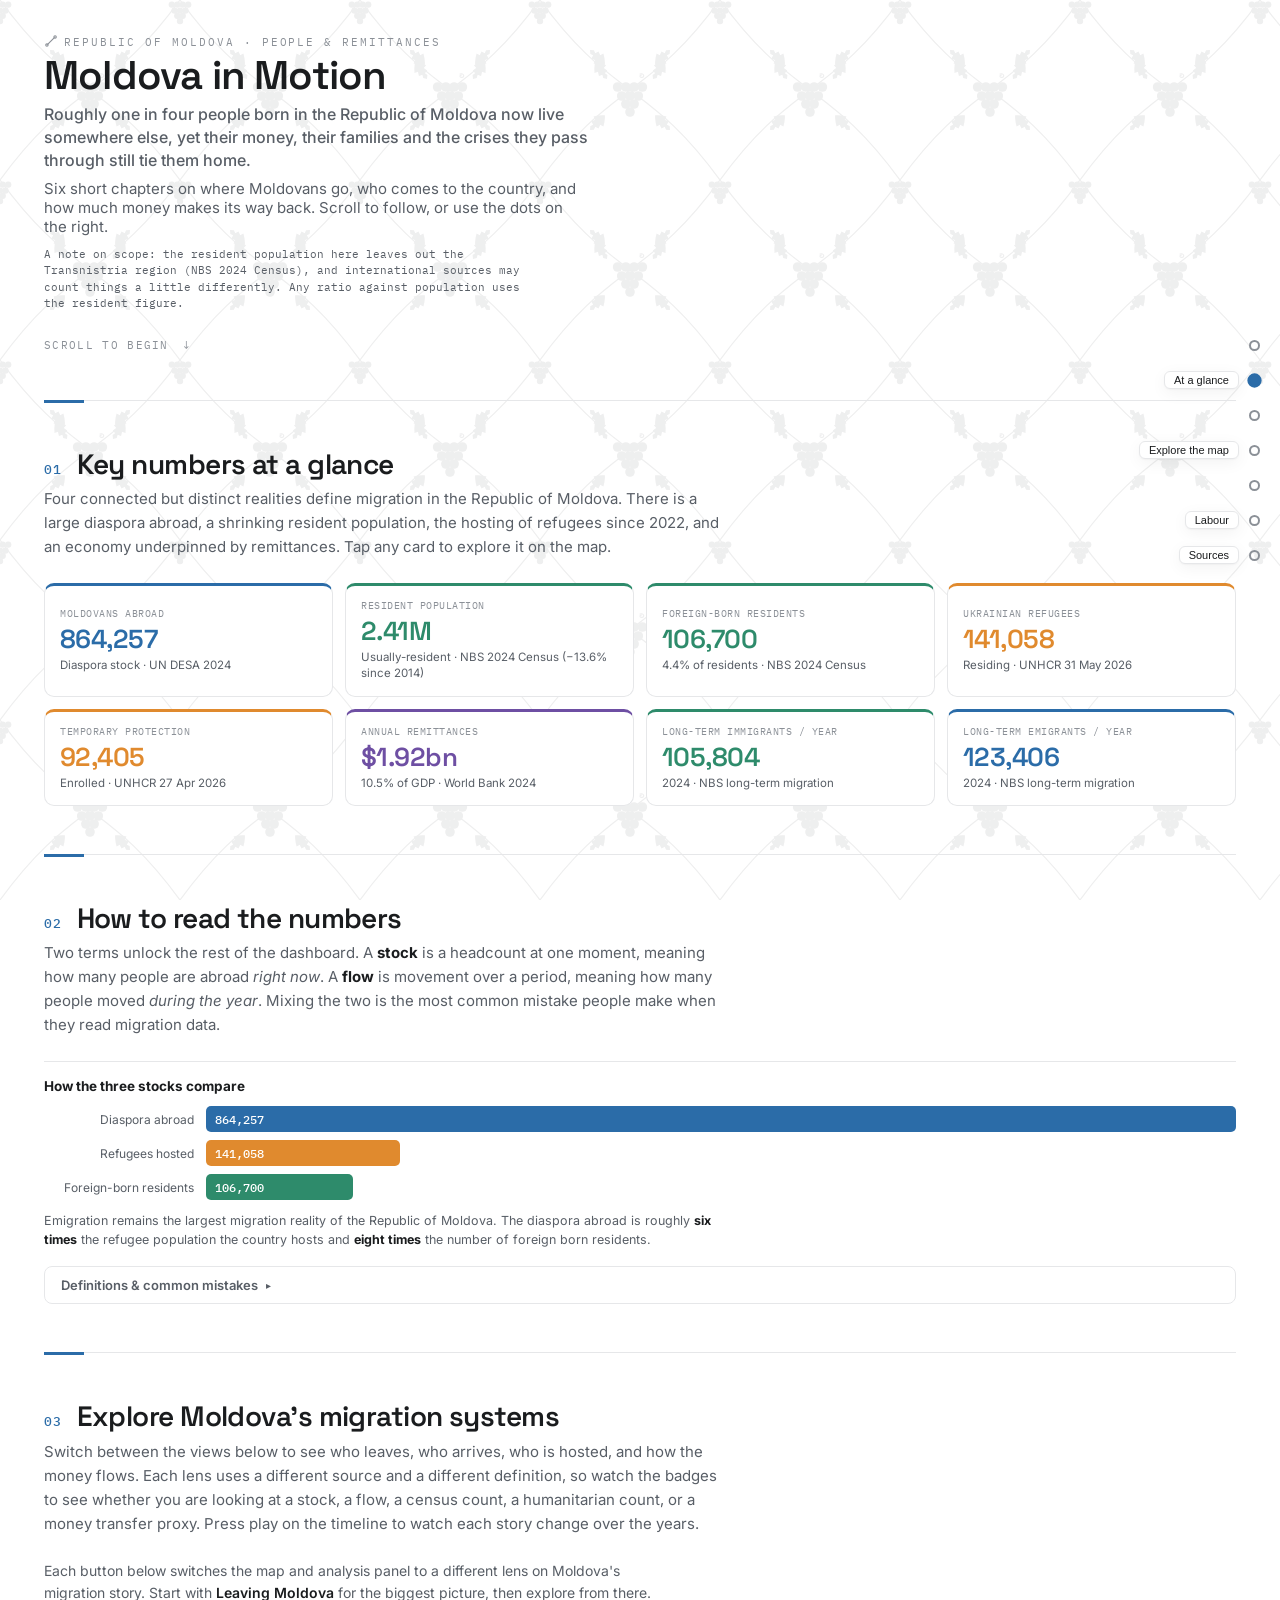
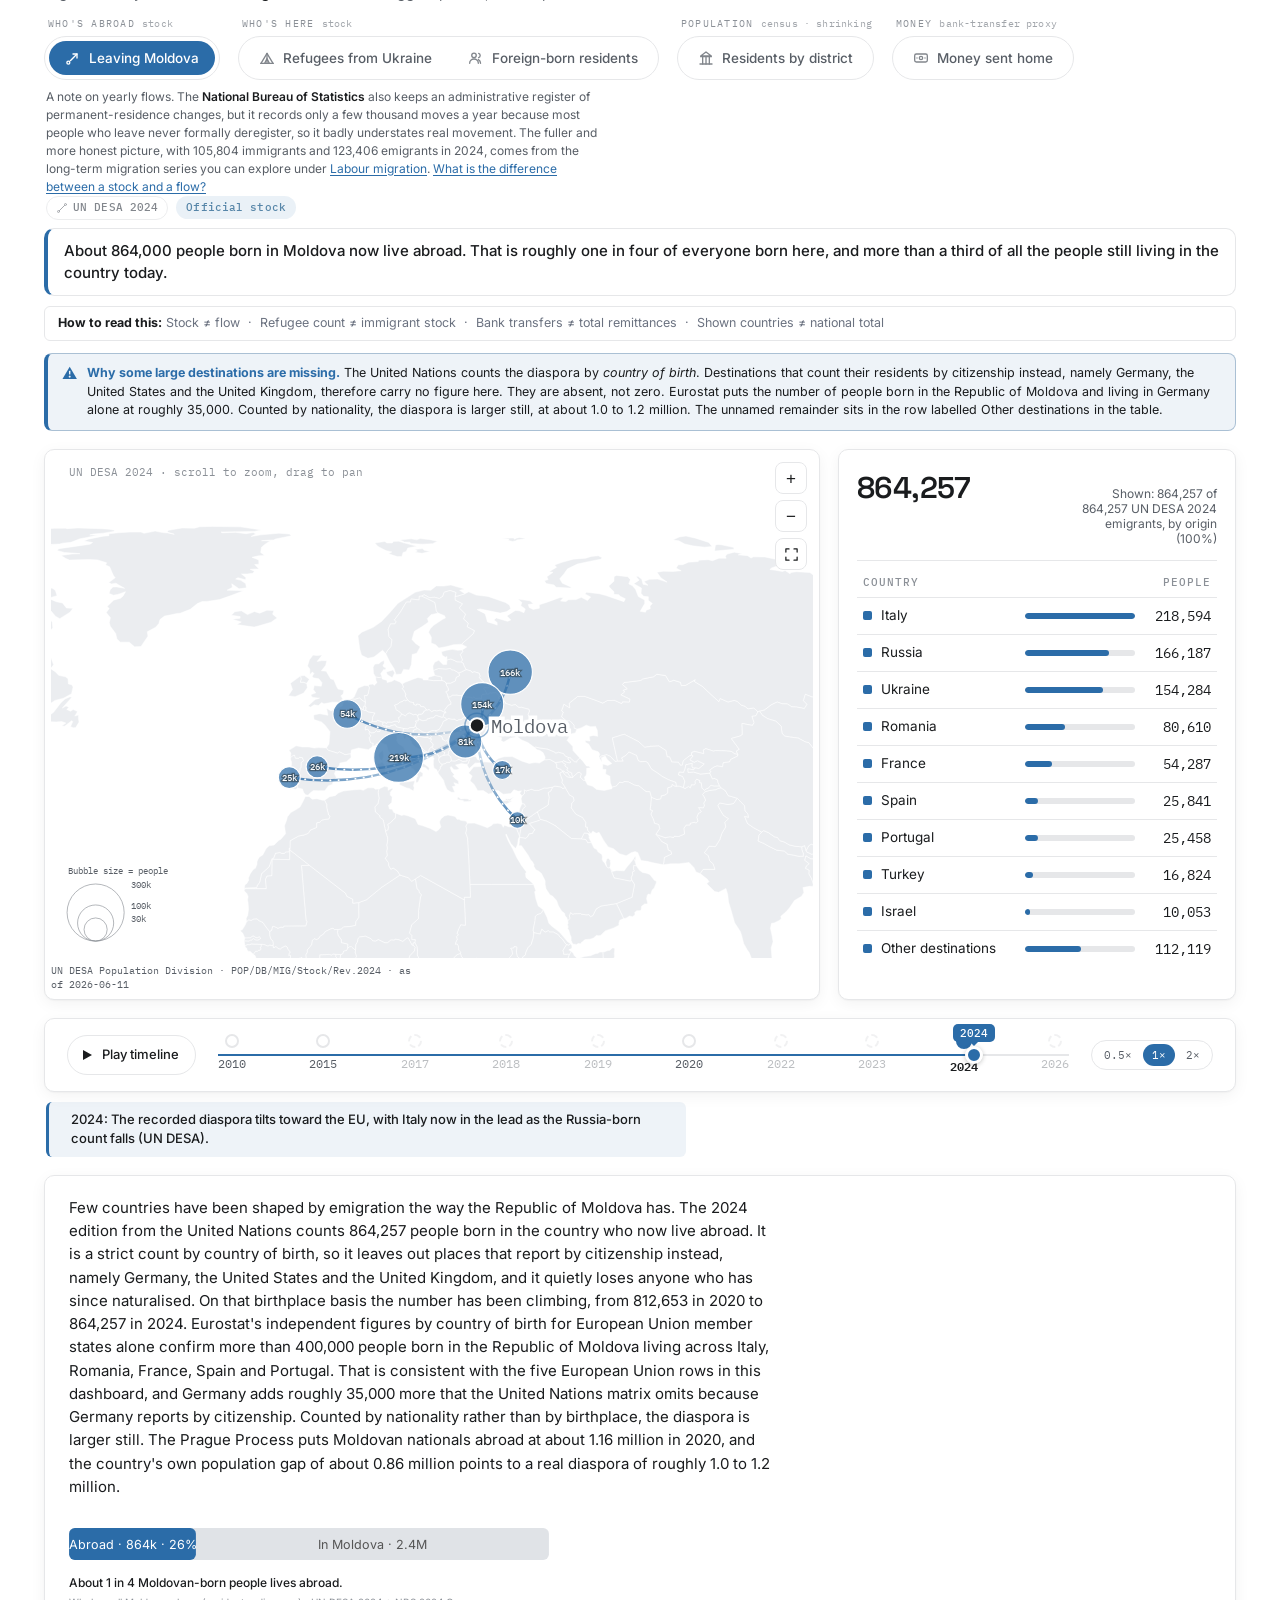
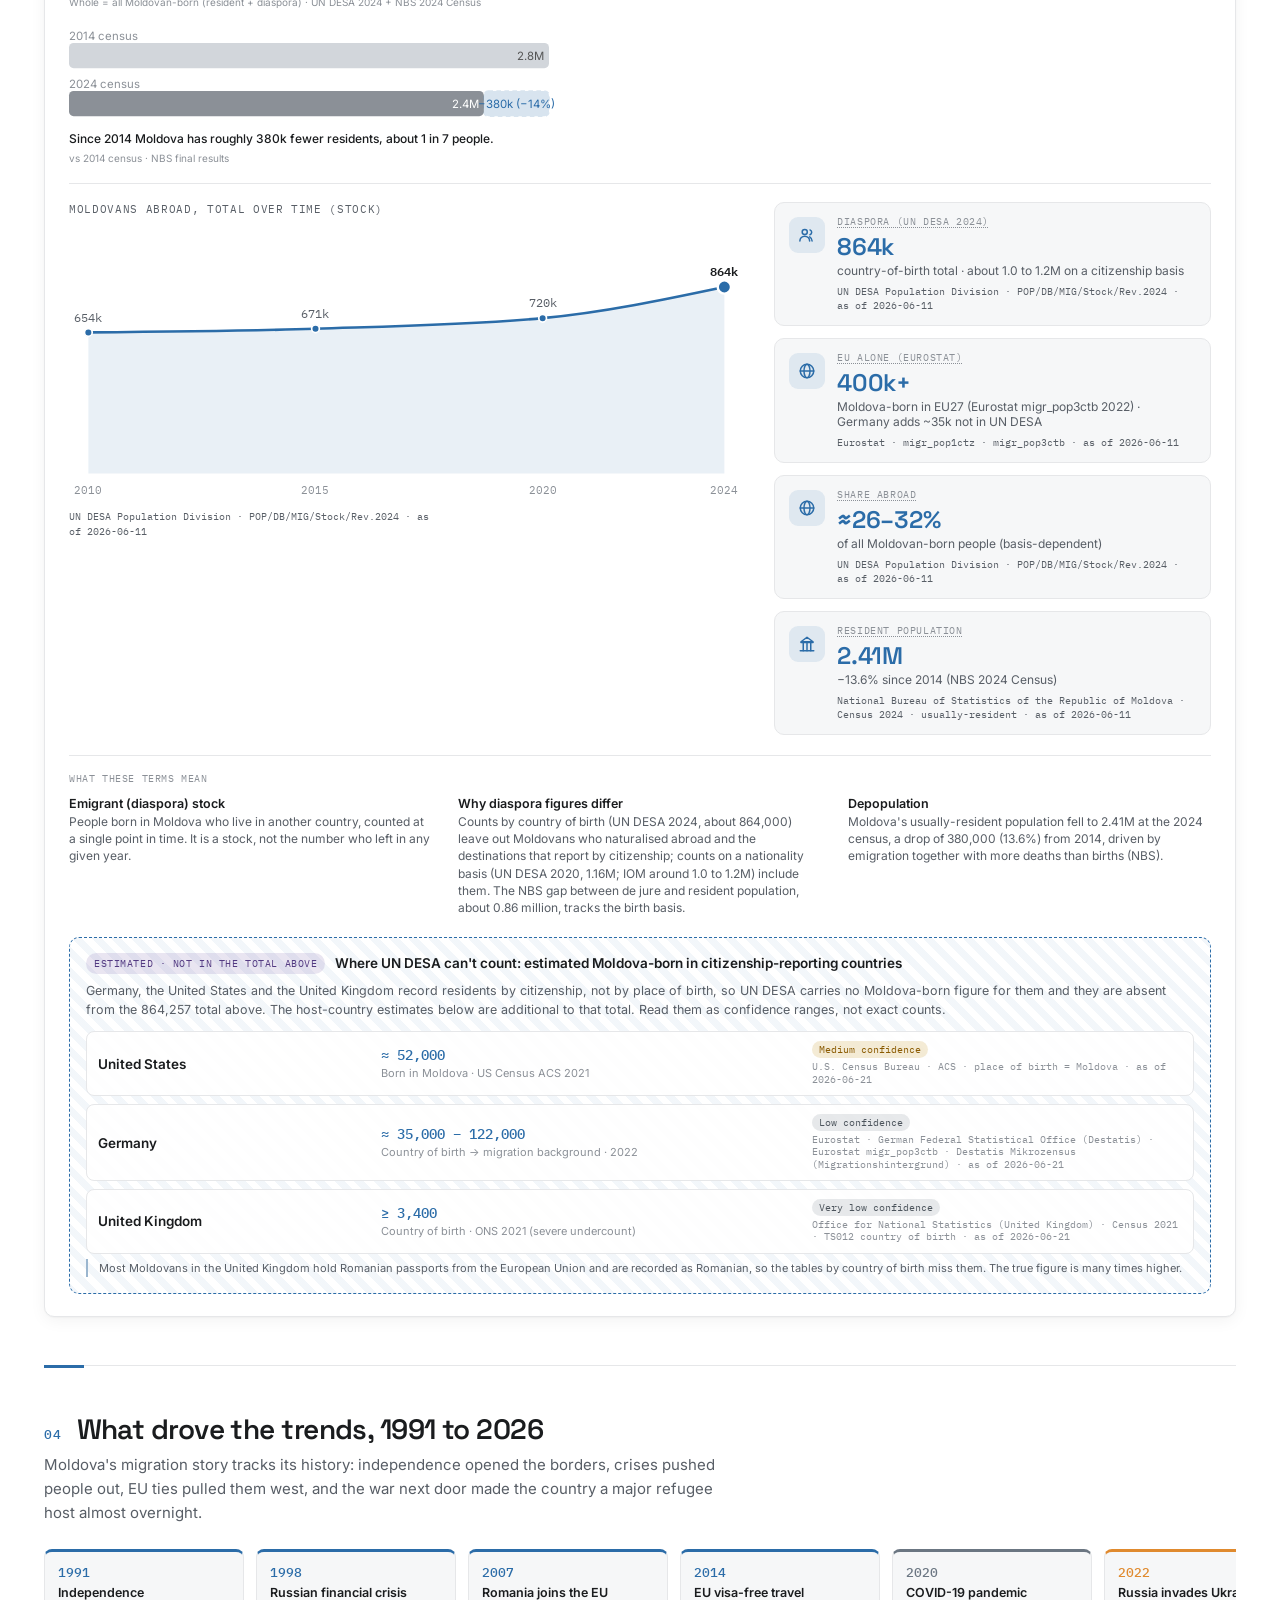
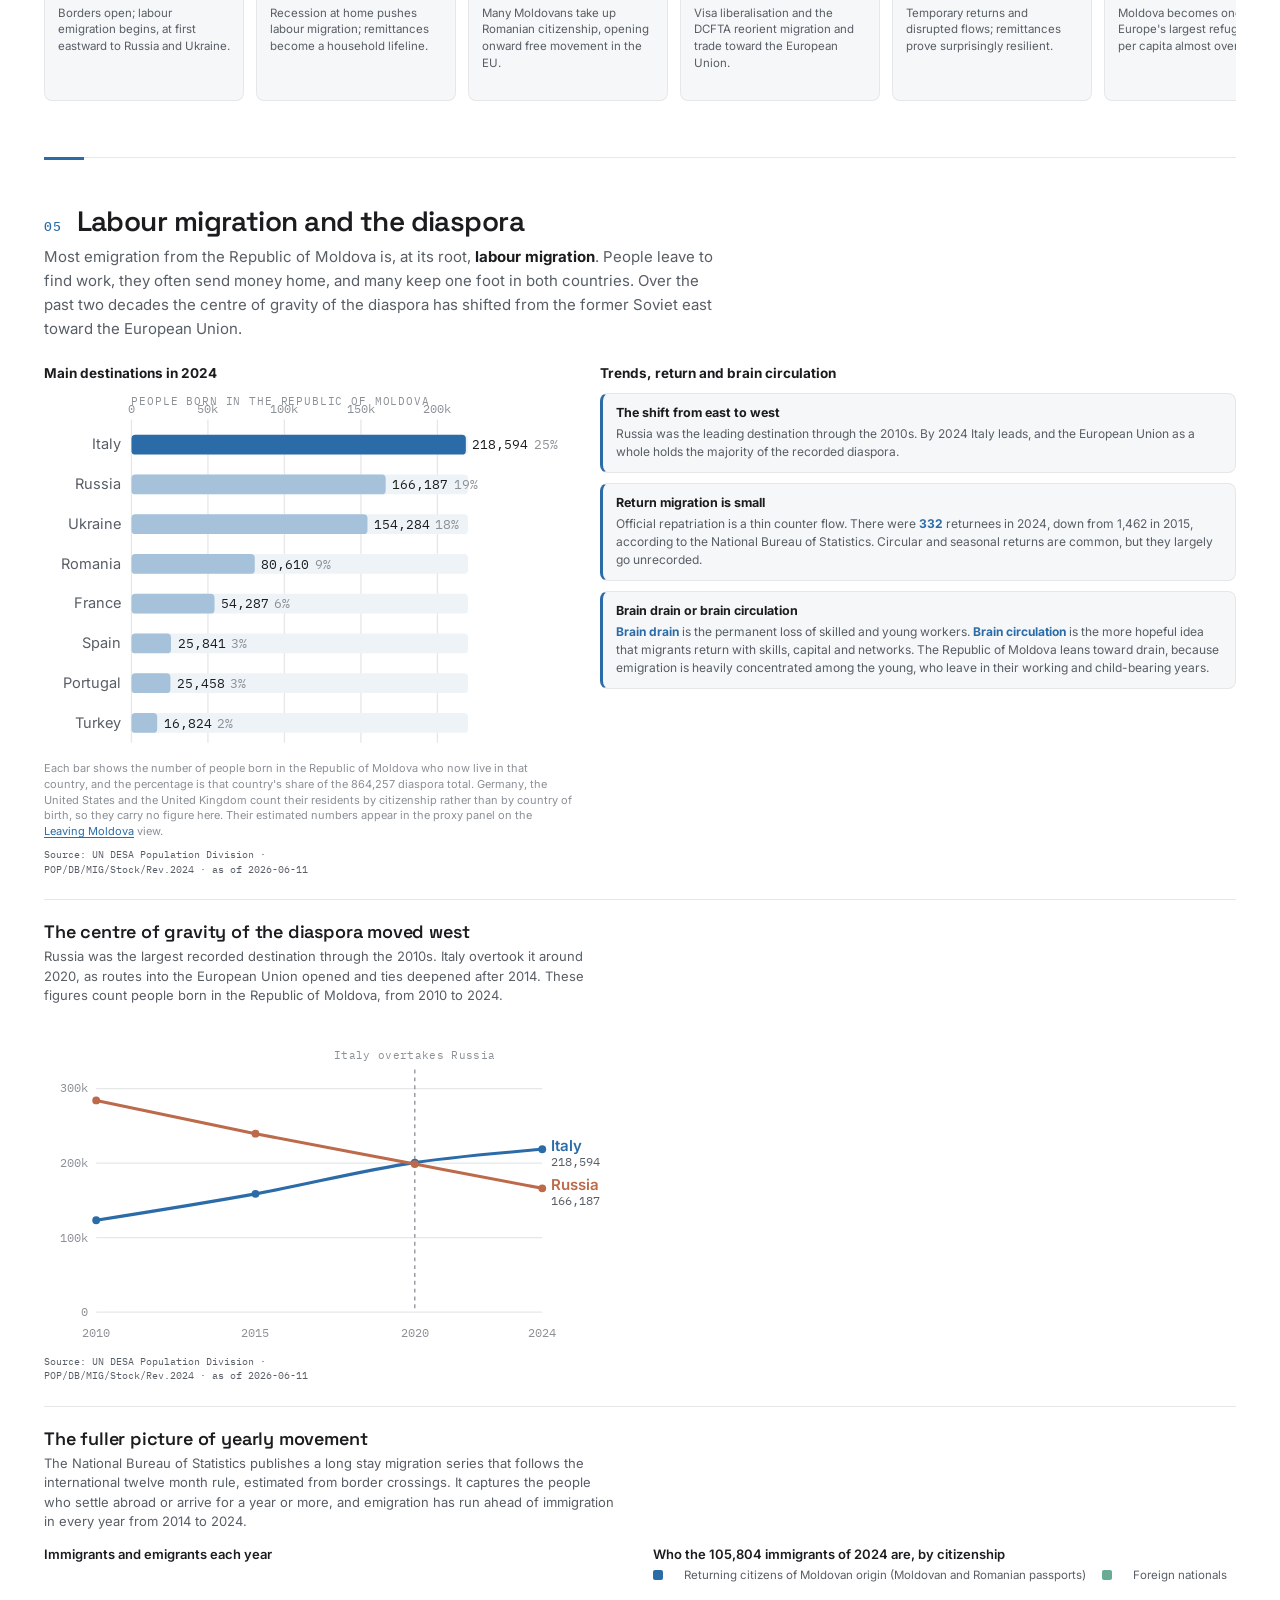
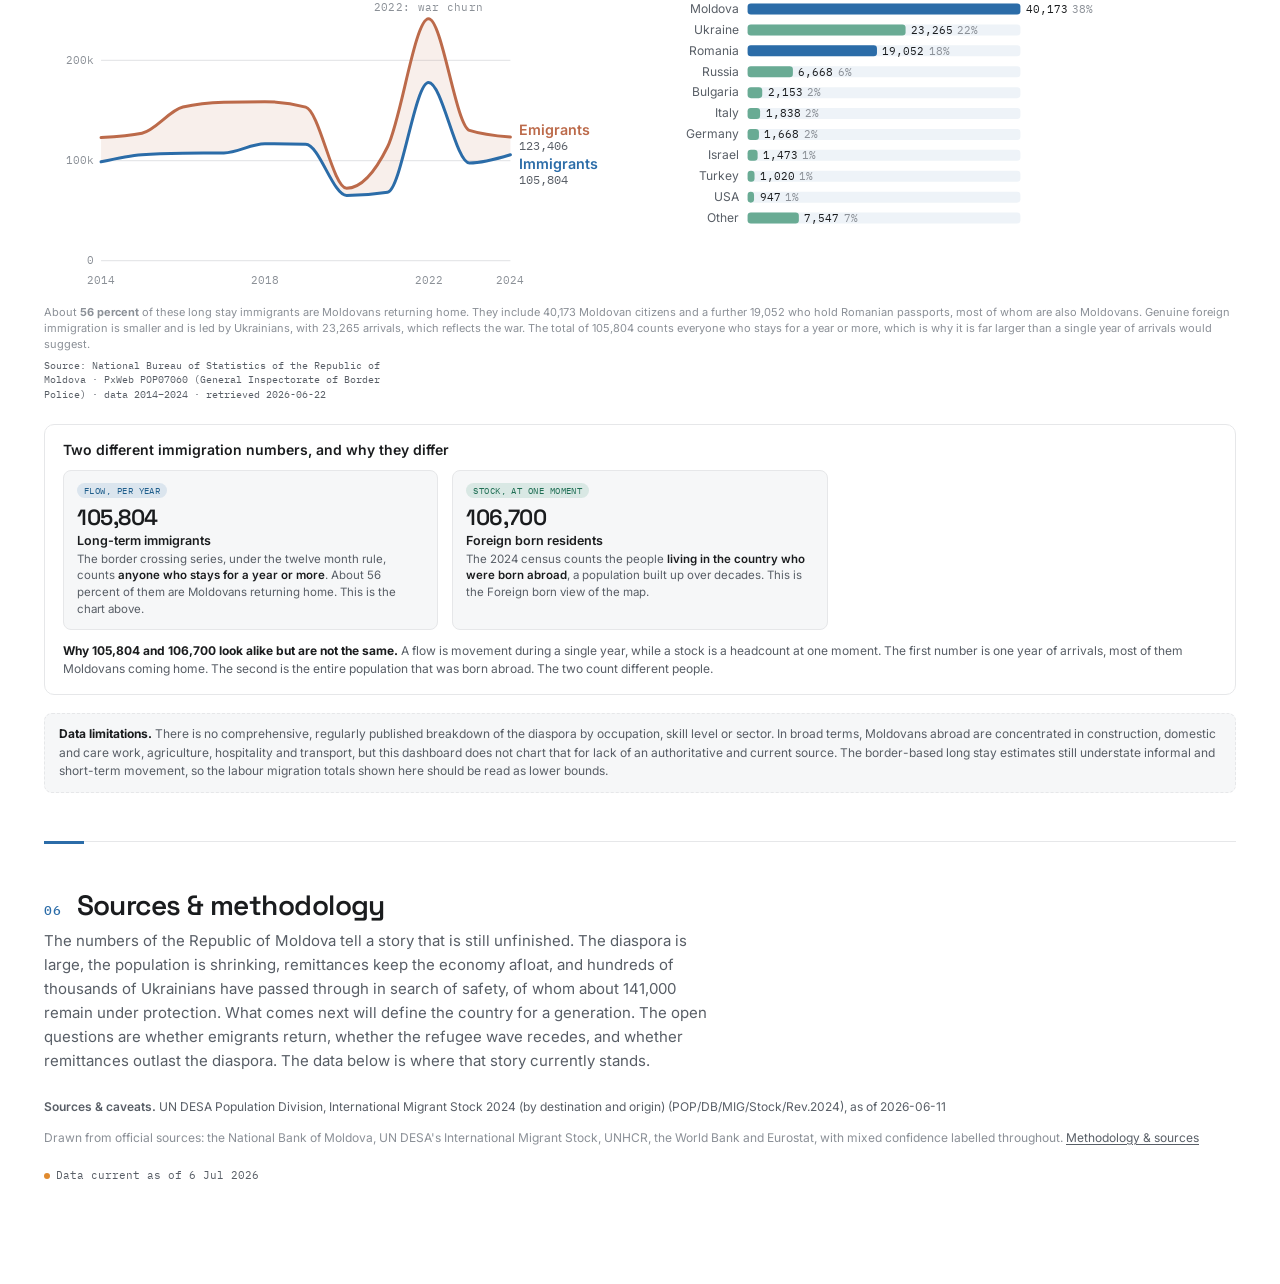
==== commit 641471b6: "Full review pass: fix data errors, mobile clipping, palette and labels Accuracy - Correct the 2024 l" ====
--- a/moldova-migration-dashboard.html
+++ b/moldova-migration-dashboard.html
@@ -1319,12 +1319,10 @@
 @media (max-width: 880px) {
   .modes { gap: 14px; }
   .mode-group { width: 100%; }
-  .mode-pill {
-    overflow-x: auto; scroll-snap-type: x proximity;
-    -ms-overflow-style: none; scrollbar-width: none;
-  }
-  .mode-pill::-webkit-scrollbar { display: none; }
-  .mode-pill .mode-btn { scroll-snap-align: start; min-height: 44px; white-space: nowrap; }
+  /* Wrap buttons onto a second row rather than clipping them behind an
+     invisible horizontal scrollbar (buttons were getting cut off). */
+  .mode-pill { flex-wrap: wrap; border-radius: 22px; }
+  .mode-pill .mode-btn { min-height: 44px; white-space: nowrap; }
   /* concept grid: 2 cols on tablet */
   .concept-grid { grid-template-columns: repeat(2, 1fr); }
 }
@@ -1512,7 +1510,7 @@
           </div>
         </div>
       </div>
-      <p class="modes-note">A note on yearly flows. The <strong>National Bureau of Statistics</strong> also keeps an administrative register of permanent-residence changes, but it records only a few thousand moves a year because most people who leave never formally deregister, so it badly understates real movement. The fuller and more honest picture, with 105,804 immigrants and 123,486 emigrants in 2024, comes from the long-term migration series you can explore under <a href="#ch-labour" class="jit-link">Labour migration</a>. <a href="#ch-concepts" class="jit-link">What is the difference between a stock and a flow?</a></p>
+      <p class="modes-note">A note on yearly flows. The <strong>National Bureau of Statistics</strong> also keeps an administrative register of permanent-residence changes, but it records only a few thousand moves a year because most people who leave never formally deregister, so it badly understates real movement. The fuller and more honest picture, with 105,804 immigrants and 123,406 emigrants in 2024, comes from the long-term migration series you can explore under <a href="#ch-labour" class="jit-link">Labour migration</a>. <a href="#ch-concepts" class="jit-link">What is the difference between a stock and a flow?</a></p>
 
       <!-- Source/date + confidence badges for the active mode (built by app.js).
            Makes the vintage and reliability of each lens visible at point of use. -->
@@ -1695,7 +1693,7 @@
           <div class="measures-grid">
             <div class="measure">
               <span class="measure-tag tag-flow">Flow, per year</span>
-              <span class="measure-num">~105,804</span>
+              <span class="measure-num">105,804</span>
               <span class="measure-name">Long-term immigrants</span>
               <span class="measure-desc">The border crossing series, under the twelve month rule, counts <strong>anyone who stays for a year or more</strong>. About 56 percent of them are Moldovans returning home. This is the chart above.</span>
             </div>
@@ -1720,7 +1718,7 @@
         <span class="chapter-num">06</span>
         <h2 class="chapter-title">Sources &amp; methodology</h2>
       </div>
-      <p class="chapter-intro reveal">The numbers of the Republic of Moldova tell a story that is still unfinished. The diaspora is large, the population is shrinking, remittances keep the economy afloat, and a quarter of a million Ukrainians have passed through in search of safety. What comes next will define the country for a generation. The open questions are whether emigrants return, whether the refugee wave recedes, and whether remittances outlast the diaspora. The data below is where that story currently stands.</p>
+      <p class="chapter-intro reveal">The numbers of the Republic of Moldova tell a story that is still unfinished. The diaspora is large, the population is shrinking, remittances keep the economy afloat, and hundreds of thousands of Ukrainians have passed through in search of safety, of whom about 141,000 remain under protection. What comes next will define the country for a generation. The open questions are whether emigrants return, whether the refugee wave recedes, and whether remittances outlast the diaspora. The data below is where that story currently stands.</p>
 
       <footer class="reveal">
         <p><strong>Sources &amp; caveats.</strong> <span class="src" id="sourceLine"></span></p>
@@ -1808,7 +1806,7 @@
     // "Data current as of" stamp. The pipeline overwrites `generated` on each run;
     // `updated` is a manual fallback for hand-edits. Per-series freshness lives in
     // each source's `accessed`.
-    updated: "2026-06-17",
+    updated: "2026-07-06",
     latest_year: { emigration: 2024, immigration: 2026, remittances: 2020 },
     note: "Remittances by-country is official/exact (NBM 2018 & 2020). " +
           "Immigration uses UNHCR refugee counts (to 2026). " +
@@ -1968,7 +1966,7 @@
     { year: 2020, modes: ["remittances"],
       text: "Russia's share slips to third place as Israel takes the top spot; EU countries together already account for more than a third of flows (NBM, 2020)." },
     { year: 2022, modes: ["remittances"],
-      text: "Western financial sanctions on Russia effectively shut down formal banking transfers from Russia. Sources in the European Union, led by Italy, Germany, the United Kingdom and France, now account for most formal flows." },
+      text: "Western financial sanctions on Russia effectively shut down formal banking transfers from Russia. Sources in the European Union, led by Italy, Germany and France, together with the United Kingdom, now account for most formal flows." },
     { year: 2024, modes: ["emigration"],
       text: "The recorded diaspora tilts toward the EU, with Italy now in the lead as the Russia-born count falls (UN DESA)." }
   ],
@@ -2433,8 +2431,8 @@
                 "than a quarter of all formal transfers. By 2020 Israel had overtaken it. Then, after the " +
                 "Western financial sanctions on Russia in 2022, transfers from Russia through Moldovan " +
                 "banks essentially stopped, and their share fell from around 14 percent in 2020 to near " +
-                "zero. Member states of the European Union, led by Italy, Germany, the United Kingdom and " +
-                "France, now account for the large majority of formal inflows. The total net settlements " +
+                "zero. Member states of the European Union, led by Italy, Germany and France, together " +
+                "with the United Kingdom, now account for the large majority of formal inflows. The total net settlements " +
                 "reported by the National Bank of Moldova, which is a narrower measure covering banks only, " +
                 "came to about 1.63 billion dollars in 2023. The broader World Bank series puts total " +
                 "remittances at 1.92 billion dollars in 2024.",
@@ -2806,7 +2804,7 @@
   };
   // Chart title per mode (the economics panel chart).
   const CHART_TITLES = {
-    emigration: "Moldovans abroad, by main destination (stock)",
+    emigration: "Moldovans abroad, total over time (stock)",
     immigration: "Ukrainian refugees in Moldova (UNHCR)",
     immigration_census: "Foreign-born residents in Moldova (NBS 2024 Census)",
     population: "Resident population, by census year (NBS)"
@@ -3064,7 +3062,10 @@
 
   function currentRows() {
     const arr = DATA.modes[mode].years[year];
-    return arr ? arr.slice().sort((p, q) => q.value - p.value) : [];
+    // Residual buckets ("Other destinations") sort last so the country ranking
+    // reads cleanly, whatever their size.
+    return arr ? arr.slice().sort((p, q) =>
+      ((p.residual ? 1 : 0) - (q.residual ? 1 : 0)) || (q.value - p.value)) : [];
   }
 
   function widthScaleFor(mode) {
@@ -3366,6 +3367,10 @@
 
   // Fallback data table for the choropleth: districts ranked by value.
   // Doubles as the accessible alternative to the map (acceptance §8).
+  // Zoom hint matched to the input device: touch users pinch, mouse users scroll.
+  const ZOOM_HINT = (window.matchMedia && matchMedia("(pointer: coarse)").matches)
+    ? "pinch to zoom, drag to pan" : "scroll to zoom, drag to pan";
+
   function renderDistrictTable(cfg) {
     const { src, total } = choroModel(cfg);
     const vk = cfg.valueKey;
@@ -3373,7 +3378,7 @@
     const asOf = fmtDate(meta.asOf) || meta.asOf || "";
     const capWord = cfg.valueWord.charAt(0).toUpperCase() + cfg.valueWord.slice(1);
     valueHead.textContent = capWord;
-    mapCaption.textContent = cfg.mapCaptionLead + asOf + " · scroll to zoom, drag to pan";
+    mapCaption.textContent = cfg.mapCaptionLead + asOf + " · " + ZOOM_HINT;
     const srcObj = { source_ids: meta.source_ids };
     const mapSrc = document.getElementById("mapSource");
     if (mapSrc) { mapSrc.textContent = captionsFor(srcObj); mapSrc.title = citationsFor(srcObj); }
@@ -3412,7 +3417,7 @@
     const m = DATA.modes[mode];
     const rows = currentRows();
     valueHead.textContent = m.unit === "usd_million" ? "USD" : "People";
-    mapCaption.textContent = (m.vintage ? m.vintage + " · " : "") + "scroll to zoom, drag to pan";
+    mapCaption.textContent = (m.vintage ? m.vintage + " · " : "") + ZOOM_HINT;
     const mapSrc = document.getElementById("mapSource");
     if (mapSrc) { mapSrc.textContent = captionsFor(m); mapSrc.title = citationsFor(m); }
     sourceLine.textContent = citationsFor(m);
@@ -3946,7 +3951,7 @@
     const f = d3.format(",");
     const rows = cd.reasons.slice().sort((a, b) => b.value - a.value);
     const rmax = d3.max(rows, r => r.value) || 1;
-    const W = 420, mL = 142, mR = 56, mT = 4, rowH = 20, barH = 11;
+    const W = 420, mL = 142, mR = 78, mT = 4, rowH = 20, barH = 11;
     const H = mT + rows.length * rowH + 4;
     const x = d3.scaleLinear().domain([0, rmax]).range([mL, W - mR]);
     const svg = d3.create("svg").attr("viewBox", `0 0 ${W} ${H}`).attr("class", "lbar-svg creason-svg")
@@ -3966,7 +3971,7 @@
   }
 
   // 100%-stacked reason mix per nationality (table 3.8).
-  const RBN_COLORS = ["#CF5B3B", "#2B6CA8", "#E0A93F", "#2E8B6B", "#9AA0A6"]; // forced, family, studies, work, other
+  const RBN_COLORS = ["#CF5B3B", "#2B6CA8", "#B98A1E", "#2E8B6B", "#767E88"]; // forced, family, studies, work, other
   function buildReasonsByNat(rbn, legendEl) {
     const f = d3.format(",");
     if (legendEl) legendEl.innerHTML = rbn.order.map((o, k) =>
@@ -4462,7 +4467,7 @@
         sub: "10.5% of GDP · World Bank 2024", tone: "c-purple", mode: "remittances" },
       { label: "Long-term immigrants / year", value: "105,804",
         sub: "2024 · NBS long-term migration", tone: "c-green", section: "ch-labour" },
-      { label: "Long-term emigrants / year", value: "123,486",
+      { label: "Long-term emigrants / year", value: "123,406",
         sub: "2024 · NBS long-term migration", tone: "c-blue", section: "ch-labour" }
     ];
     grid.innerHTML = KPIS.map(k => {
@@ -4511,7 +4516,9 @@
       { year: "2022", tone: "c-orange", event: "Russia invades Ukraine",
         note: "Moldova becomes one of Europe's largest refugee hosts per capita almost overnight." },
       { year: "2024", tone: "c-green", event: "Census & EU accession path",
-        note: "Census confirms 2.41M residents (−13.6% since 2014) as EU accession talks advance." }
+        note: "Census confirms 2.41M residents (−13.6% since 2014) as EU accession talks advance." },
+      { year: "2026", tone: "c-orange", event: "The war next door grinds on",
+        note: "141,058 Ukrainian refugees remain under protection (UNHCR, May 2026) while EU accession negotiations continue." }
     ];
     strip.innerHTML = MS.map(s =>
       `<div class="milestone ${s.tone}">`
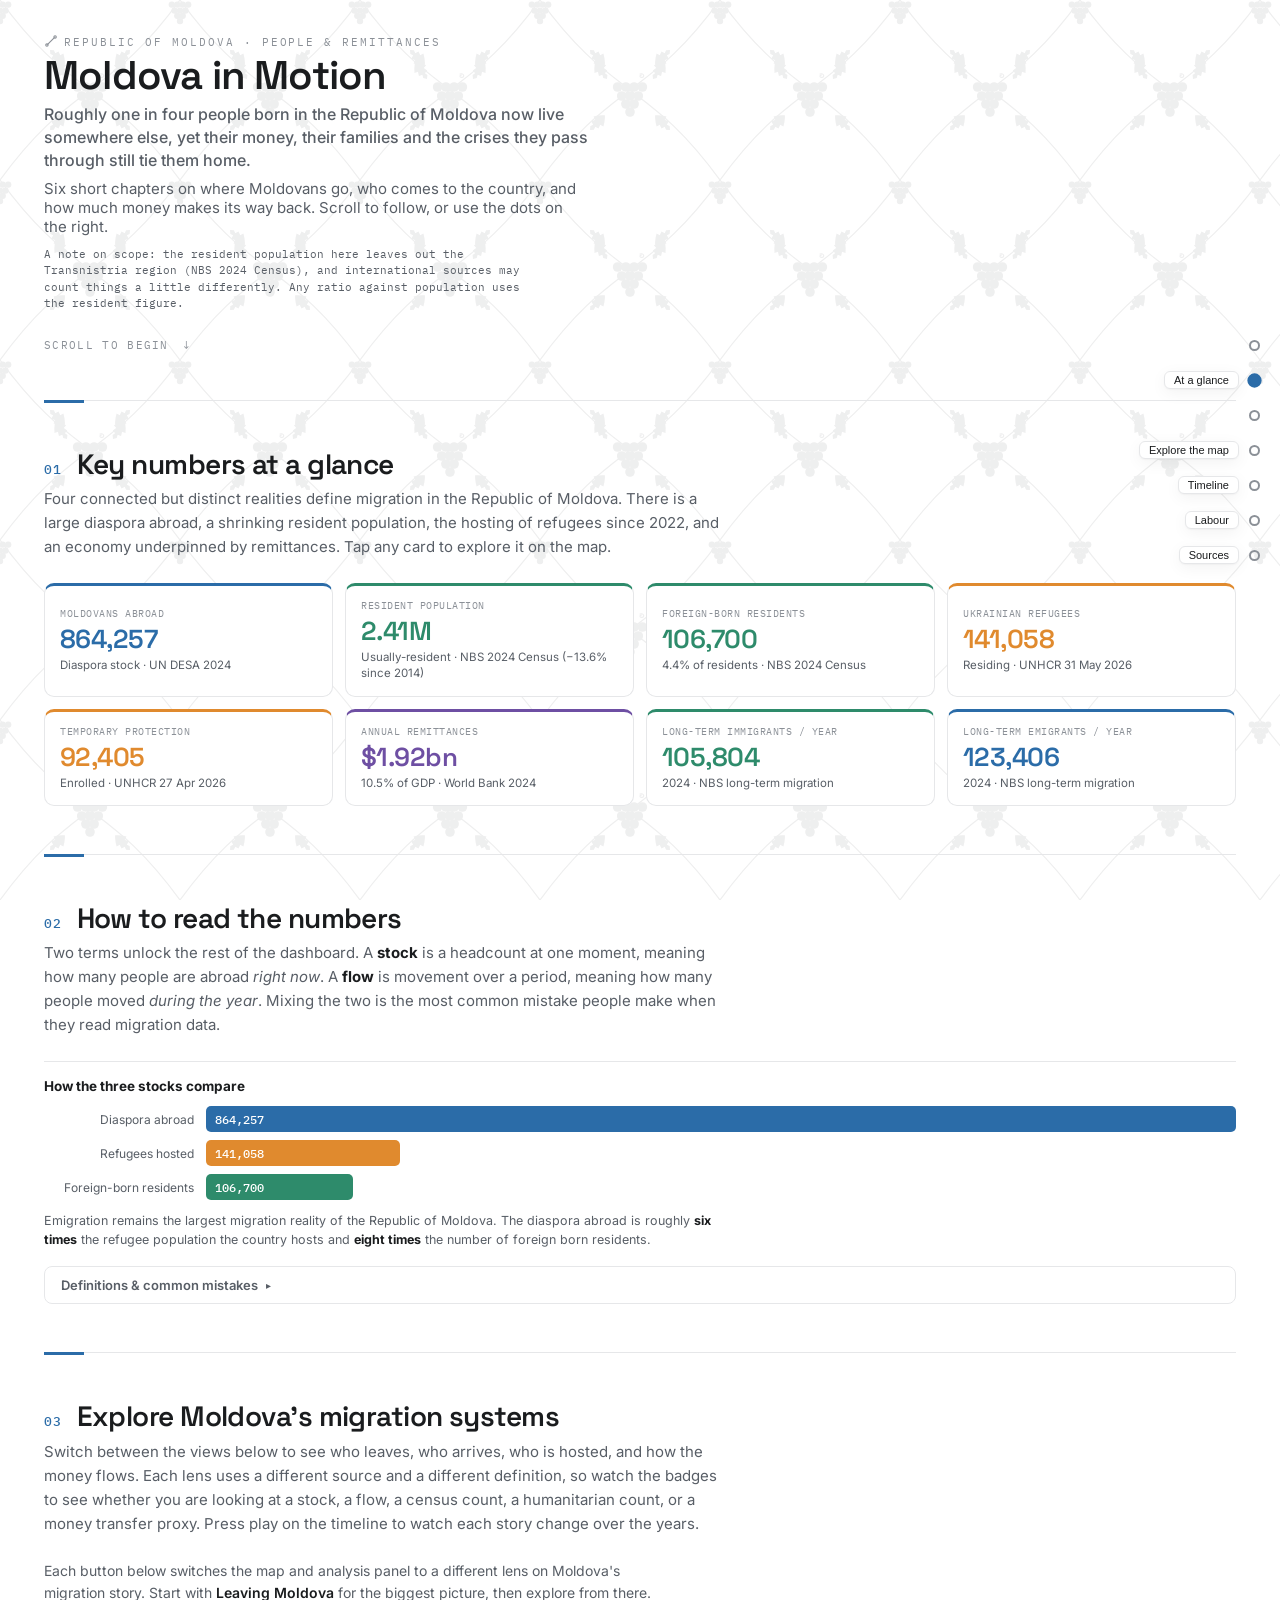
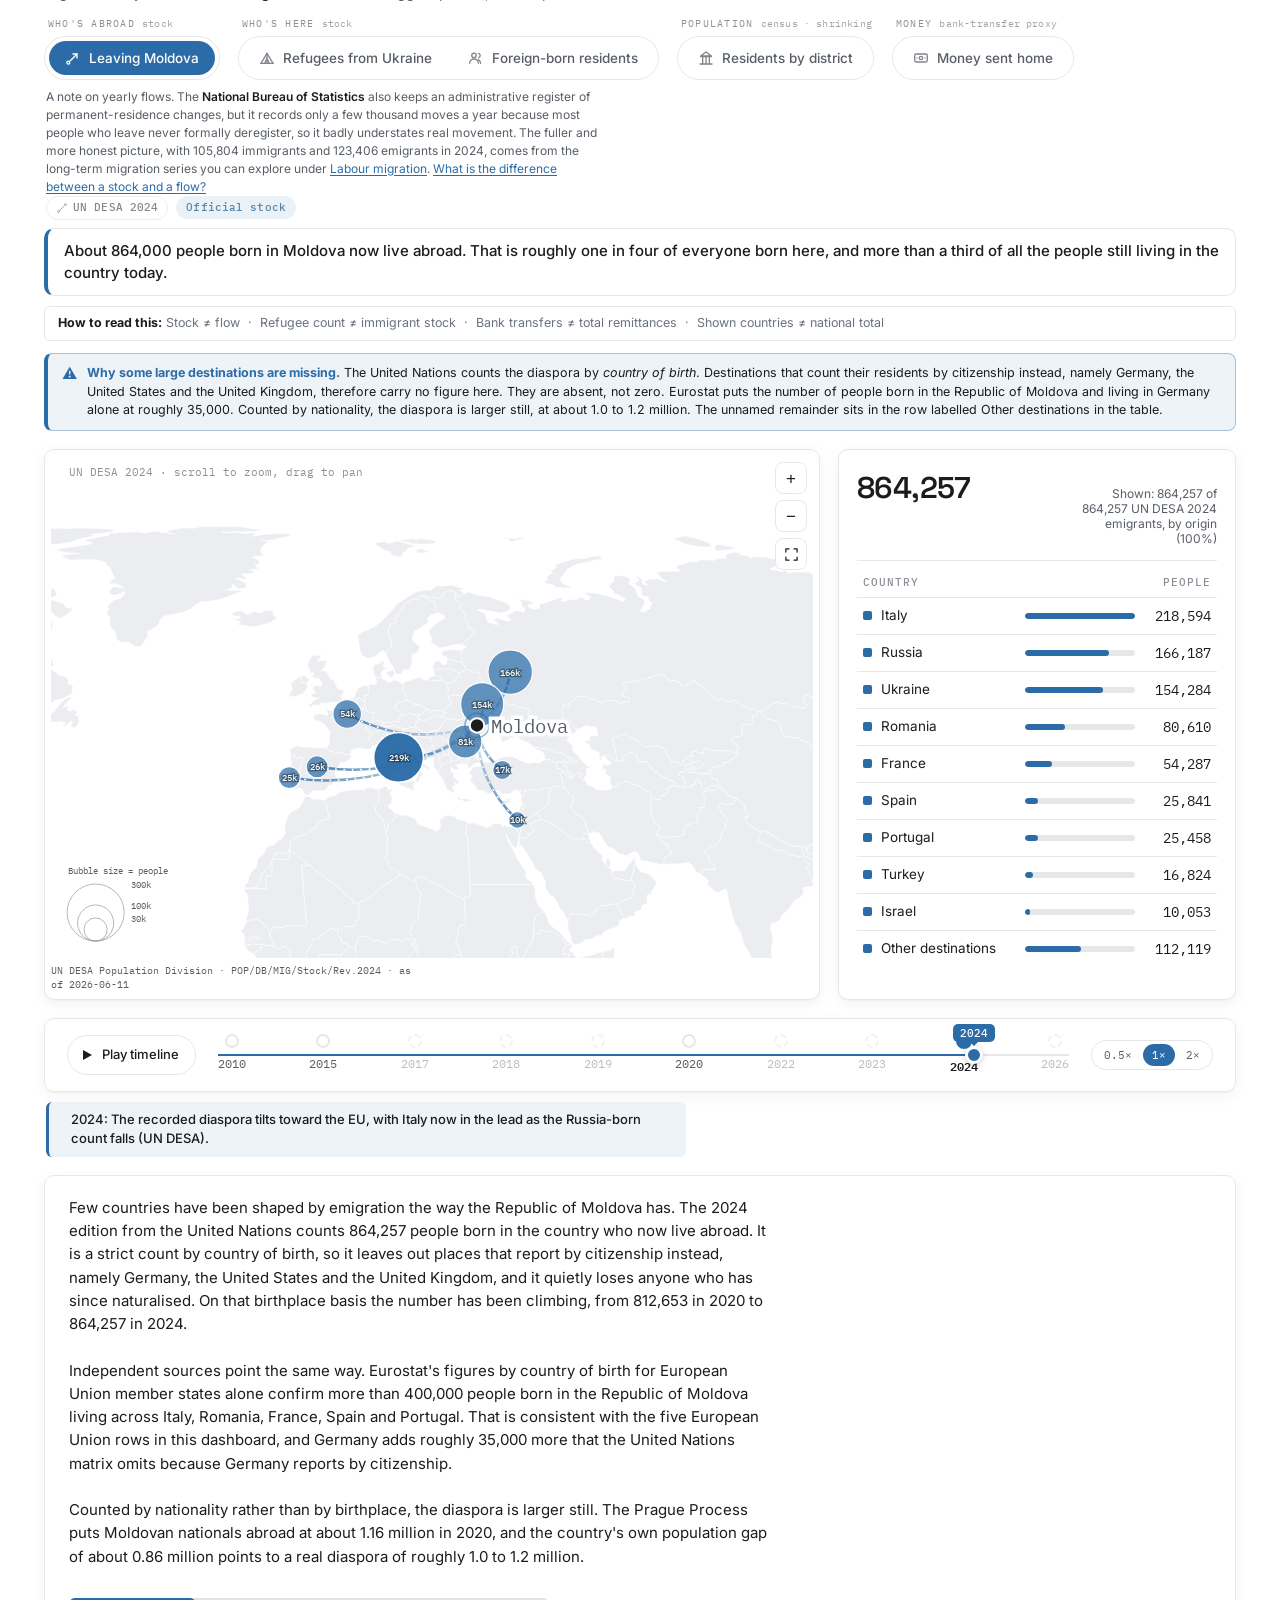
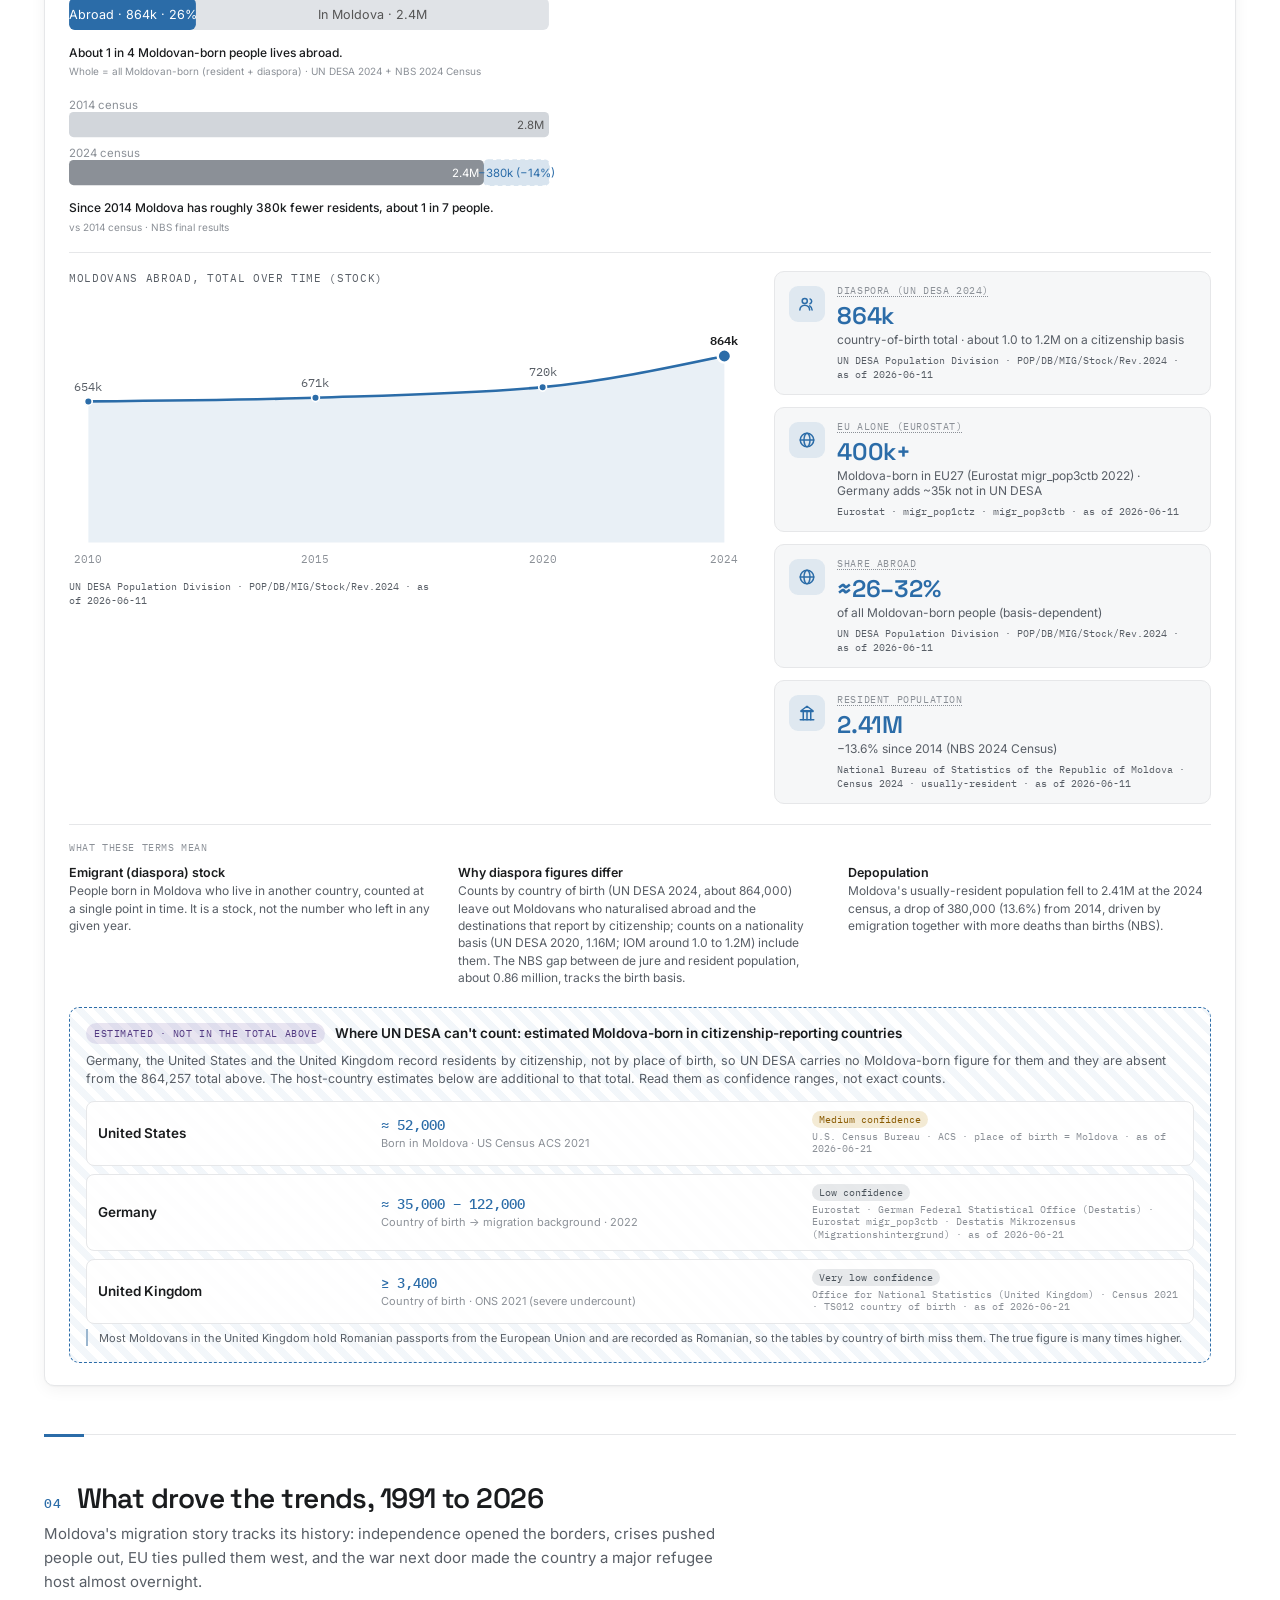
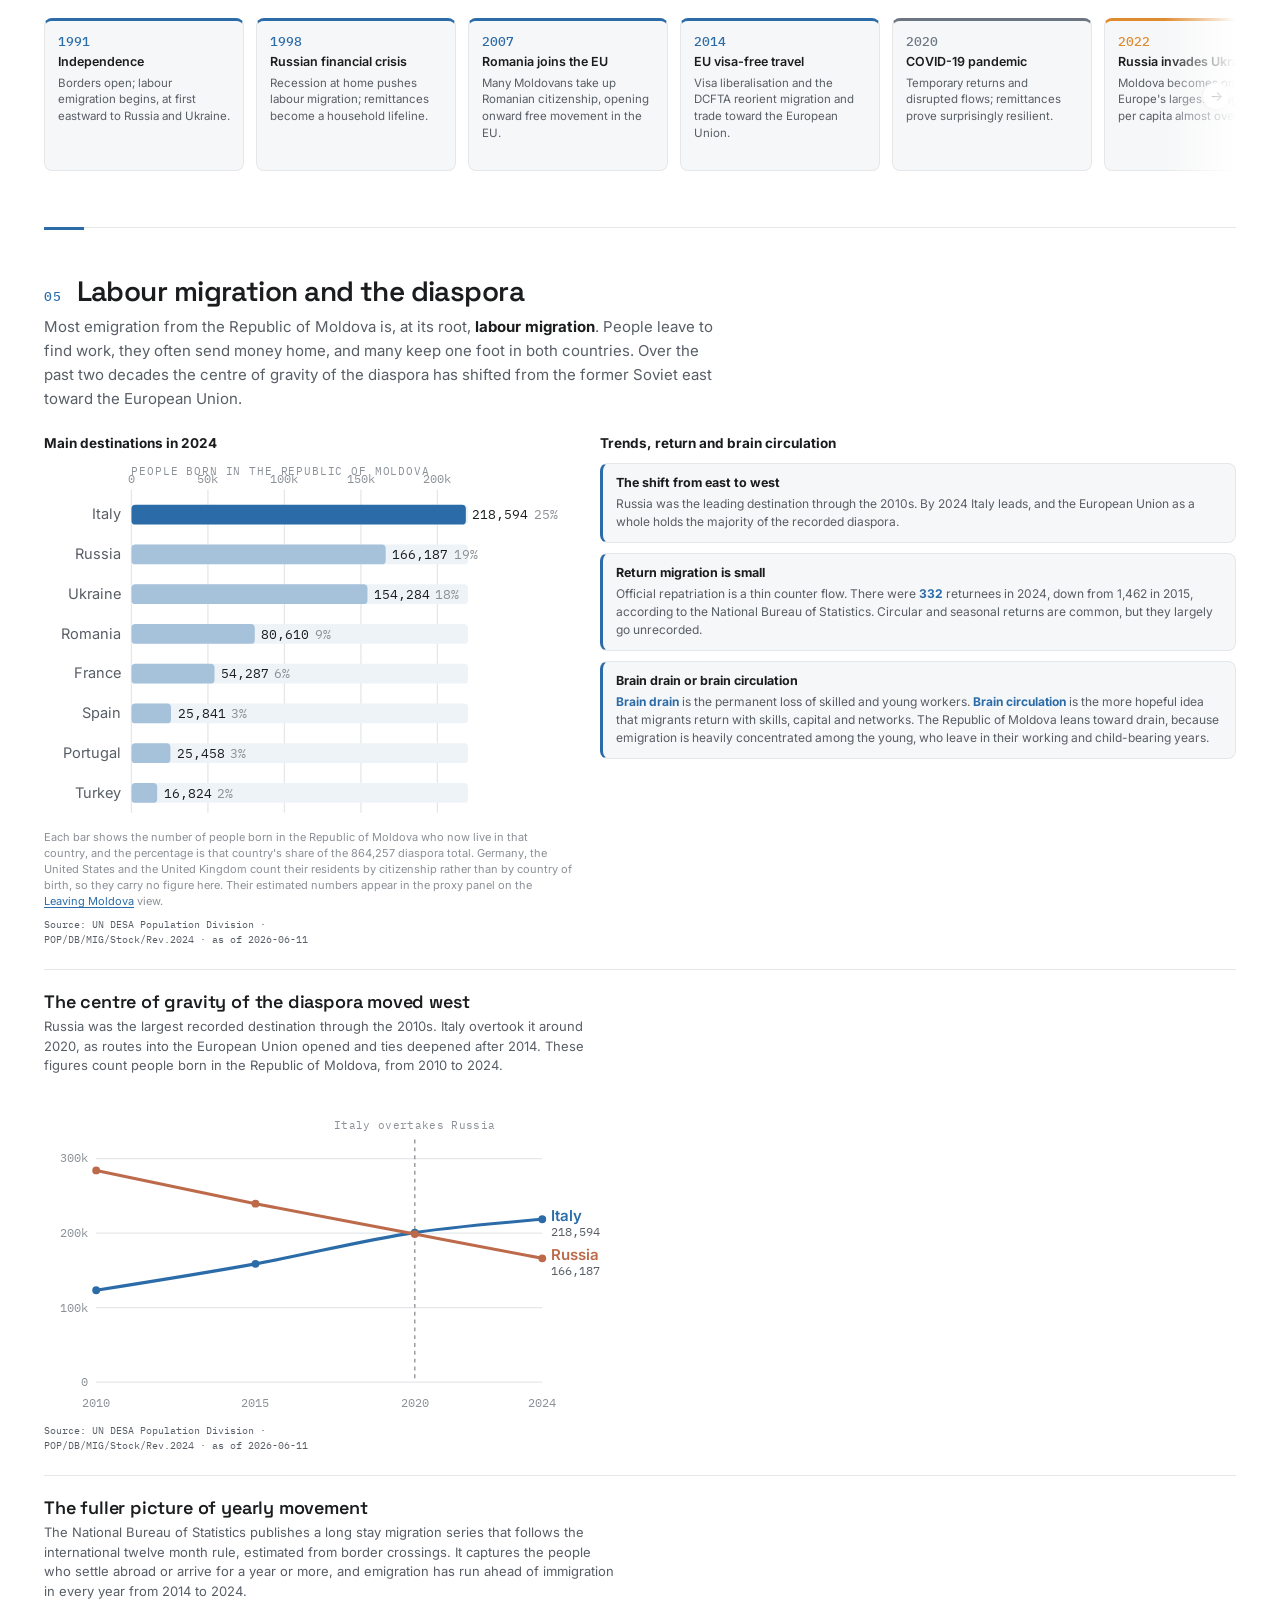
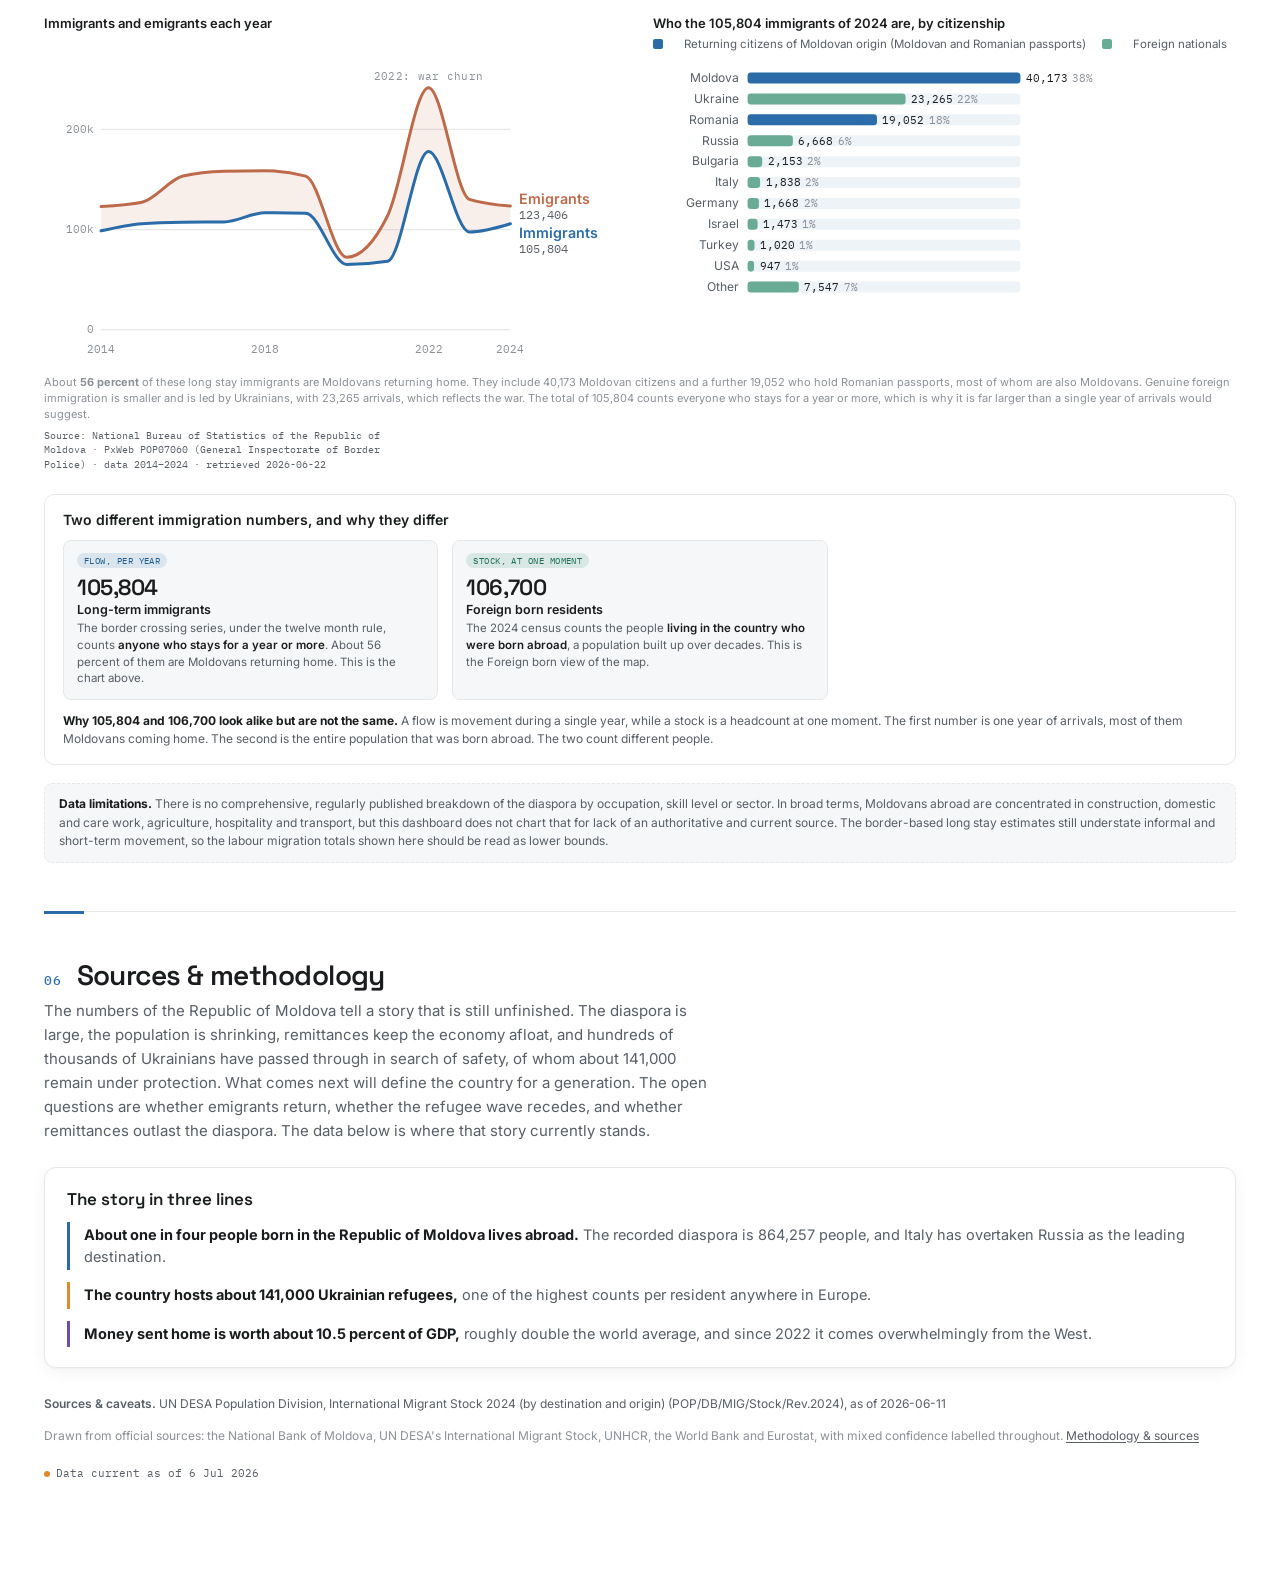
==== commit 1b6ddf2a: "Add reader-experience improvements from the full review - Split the two longest analyses (diaspora a" ====
--- a/moldova-migration-dashboard.html
+++ b/moldova-migration-dashboard.html
@@ -300,6 +300,8 @@
   transition: opacity .18s ease;
 }
 .node.dim { opacity: .18; }
+/* Leading destination: solid fill so map and bar chart agree on the leader. */
+.node.node-lead { fill-opacity: .96; stroke-width: 1.6px; }
 
 .bubble-label {
   font-family: var(--font-mono);
@@ -905,6 +907,22 @@
 .c-purple { --tone: var(--c-money); }
 .c-grey   { --tone: var(--c-flow); }
 
+/* ---- Closing recap: the three takeaways ----------------------------------- */
+.story-recap {
+  background: var(--surface); border: 1px solid var(--line); border-radius: 12px;
+  padding: 20px 22px; margin: 6px 0 26px; box-shadow: var(--shadow);
+}
+.recap-title {
+  font-family: var(--font-display); font-size: 17px; font-weight: 600;
+  color: var(--ink); margin: 0 0 12px;
+}
+.recap-list { list-style: none; margin: 0; padding: 0; display: grid; gap: 12px; }
+.recap-list li {
+  border-left: 3px solid var(--tone, var(--line)); padding: 2px 0 2px 14px;
+  font-size: 14.5px; line-height: 1.55; color: var(--ink-soft);
+}
+.recap-list li strong { color: var(--ink); }
+
 /* ---- Key numbers at a glance --------------------------------------------- */
 .glance { margin: 4px 0 22px; }
 .glance-grid {
@@ -1012,6 +1030,23 @@
   margin-top: 14px; display: flex; gap: 12px; overflow-x: auto;
   padding-bottom: 8px; scroll-snap-type: x proximity;
 }
+/* Scroll affordance: a right-edge fade plus an arrow chip that disappear once
+   the strip is scrolled to its end, so users know more cards hide off-screen. */
+.strip-shell { position: relative; }
+.strip-shell::after {
+  content: ""; position: absolute; top: 0; right: 0; bottom: 8px; width: 72px;
+  background: linear-gradient(to right, transparent, var(--bg));
+  pointer-events: none; opacity: 1; transition: opacity .25s ease;
+}
+.strip-cue {
+  position: absolute; right: 6px; top: 50%; transform: translateY(-60%);
+  width: 28px; height: 28px; border-radius: 50%;
+  display: flex; align-items: center; justify-content: center;
+  background: var(--surface); border: 1px solid var(--line);
+  box-shadow: var(--shadow); color: var(--ink-soft); font-size: 14px;
+  pointer-events: none; transition: opacity .25s ease;
+}
+.strip-shell.at-end::after, .strip-shell.at-end .strip-cue { opacity: 0; }
 .milestone {
   flex: 0 0 200px; scroll-snap-align: start;
   background: var(--subtle); border: 1px solid var(--line);
@@ -1623,7 +1658,10 @@
         <h2 class="chapter-title">What drove the trends, 1991 to 2026</h2>
       </div>
       <p class="chapter-intro reveal">Moldova's migration story tracks its history: independence opened the borders, crises pushed people out, EU ties pulled them west, and the war next door made the country a major refugee host almost overnight.</p>
-      <div class="milestone-strip reveal" id="milestoneStrip"><!-- built by app.js --></div>
+      <div class="strip-shell reveal" id="milestoneShell">
+        <div class="milestone-strip" id="milestoneStrip"><!-- built by app.js --></div>
+        <span class="strip-cue" aria-hidden="true">&rarr;</span>
+      </div>
     </section>
 
     <!-- ===================== 05 · LABOUR MIGRATION ===================== -->
@@ -1719,6 +1757,16 @@
         <h2 class="chapter-title">Sources &amp; methodology</h2>
       </div>
       <p class="chapter-intro reveal">The numbers of the Republic of Moldova tell a story that is still unfinished. The diaspora is large, the population is shrinking, remittances keep the economy afloat, and hundreds of thousands of Ukrainians have passed through in search of safety, of whom about 141,000 remain under protection. What comes next will define the country for a generation. The open questions are whether emigrants return, whether the refugee wave recedes, and whether remittances outlast the diaspora. The data below is where that story currently stands.</p>
+
+      <!-- Closing recap: the three takeaways a reader should leave with -->
+      <div class="story-recap reveal" aria-label="The story in three lines">
+        <h3 class="recap-title">The story in three lines</h3>
+        <ol class="recap-list">
+          <li class="c-blue"><strong>About one in four people born in the Republic of Moldova lives abroad.</strong> The recorded diaspora is 864,257 people, and Italy has overtaken Russia as the leading destination.</li>
+          <li class="c-orange"><strong>The country hosts about 141,000 Ukrainian refugees,</strong> one of the highest counts per resident anywhere in Europe.</li>
+          <li class="c-purple"><strong>Money sent home is worth about 10.5 percent of GDP,</strong> roughly double the world average, and since 2022 it comes overwhelmingly from the West.</li>
+        </ol>
+      </div>
 
       <footer class="reveal">
         <p><strong>Sources &amp; caveats.</strong> <span class="src" id="sourceLine"></span></p>
@@ -2328,12 +2376,13 @@
                 "now live abroad. It is a strict count by country of birth, so it leaves out places that " +
                 "report by citizenship instead, namely Germany, the United States and the United Kingdom, " +
                 "and it quietly loses anyone who has since naturalised. On that birthplace basis the number " +
-                "has been climbing, from 812,653 in 2020 to 864,257 in 2024. Eurostat's independent figures " +
-                "by country of birth for European Union member states alone confirm more than 400,000 people " +
-                "born in the Republic of Moldova living across Italy, Romania, France, Spain and Portugal. " +
-                "That is consistent with the five European Union rows in this dashboard, and Germany adds " +
-                "roughly 35,000 more that the United Nations matrix omits because Germany reports by " +
-                "citizenship. Counted by nationality rather than by birthplace, the diaspora is larger still. " +
+                "has been climbing, from 812,653 in 2020 to 864,257 in 2024.\n\n" +
+                "Independent sources point the same way. Eurostat's figures by country of birth for " +
+                "European Union member states alone confirm more than 400,000 people born in the Republic " +
+                "of Moldova living across Italy, Romania, France, Spain and Portugal. That is consistent " +
+                "with the five European Union rows in this dashboard, and Germany adds roughly 35,000 more " +
+                "that the United Nations matrix omits because Germany reports by citizenship.\n\n" +
+                "Counted by nationality rather than by birthplace, the diaspora is larger still. " +
                 "The Prague Process puts Moldovan nationals abroad at about 1.16 million in 2020, and the " +
                 "country's own population gap of about 0.86 million points to a real diaspora of roughly " +
                 "1.0 to 1.2 million.",
@@ -2426,13 +2475,15 @@
       panel_note: "The breakdown by country is from the National Bank of Moldova for 2020, the last year with a published breakdown by country. The aggregate net settlements from the National Bank came to about 1.63 billion dollars in 2023. The broader World Bank measure puts total remittances at 1.92 billion dollars in 2024, and the economic indicators on this view use the World Bank figures for 2024.",
       headline: "Money sent home is one of the pillars of the economy. Even after sliding from its " +
                 "peak of 34.5 percent in 2006, it still amounts to about 10.5 percent of GDP, roughly " +
-                "double the world average. The geography of those flows has also shifted dramatically. " +
+                "double the world average.\n\n" +
+                "The geography of those flows has shifted dramatically. " +
                 "Russia was the single largest source from at least 2015 through 2019, contributing more " +
                 "than a quarter of all formal transfers. By 2020 Israel had overtaken it. Then, after the " +
                 "Western financial sanctions on Russia in 2022, transfers from Russia through Moldovan " +
                 "banks essentially stopped, and their share fell from around 14 percent in 2020 to near " +
                 "zero. Member states of the European Union, led by Italy, Germany and France, together " +
-                "with the United Kingdom, now account for the large majority of formal inflows. The total net settlements " +
+                "with the United Kingdom, now account for the large majority of formal inflows.\n\n" +
+                "The total net settlements " +
                 "reported by the National Bank of Moldova, which is a narrower measure covering banks only, " +
                 "came to about 1.63 billion dollars in 2023. The broader World Bank series puts total " +
                 "remittances at 1.92 billion dollars in 2024.",
@@ -3138,6 +3189,8 @@
       .attr("d", pathFor)
       .call(animateStream, reduceMotion);
 
+    // The largest destination reads darker, mirroring the bar chart's leader.
+    const leadCountry = rows.length ? rows[0].country : null;
     gNodes.selectAll("circle.node").data(rows, d => d.country).join(
       enter => enter.append("circle").attr("class", "node")
         .attr("cx", d => projection(coordOf(d.country))[0])
@@ -3147,7 +3200,7 @@
         .attr("cx", d => projection(coordOf(d.country))[0])
         .attr("cy", d => projection(coordOf(d.country))[1]),
       exit => exit.remove()
-    );
+    ).classed("node-lead", d => d.country === leadCountry);
 
     // Figures sitting on each bubble.
     gNodes.selectAll("text.bubble-label").data(rows, d => d.country).join(
@@ -3743,7 +3796,10 @@
       }
     }
 
-    document.getElementById("contextHeadline").textContent = ctx.headline;
+    // Headlines may carry "\n\n" paragraph breaks so long analyses read as
+    // short paragraphs rather than one wall of text.
+    document.getElementById("contextHeadline").innerHTML =
+      String(ctx.headline || "").split(/\n\s*\n/).map(esc).join("<br><br>");
 
     // Pick the chart that fits the story:
     //  - remittances -> remittances-to-GDP over time, with the world-average line
@@ -4526,6 +4582,18 @@
       + `<div class="milestone-event">${esc(s.event)}</div>`
       + `<div class="milestone-note">${esc(s.note)}</div>`
       + `</div>`).join("");
+
+    // Hide the scroll cue when the strip has nothing more to show.
+    const shell = document.getElementById("milestoneShell");
+    if (shell) {
+      const sync = () => {
+        const done = strip.scrollLeft + strip.clientWidth >= strip.scrollWidth - 4;
+        shell.classList.toggle("at-end", done);
+      };
+      strip.addEventListener("scroll", sync, { passive: true });
+      window.addEventListener("resize", sync);
+      sync();
+    }
   }
 
   // ---- Labour migration: data-driven destination bar chart -----------------
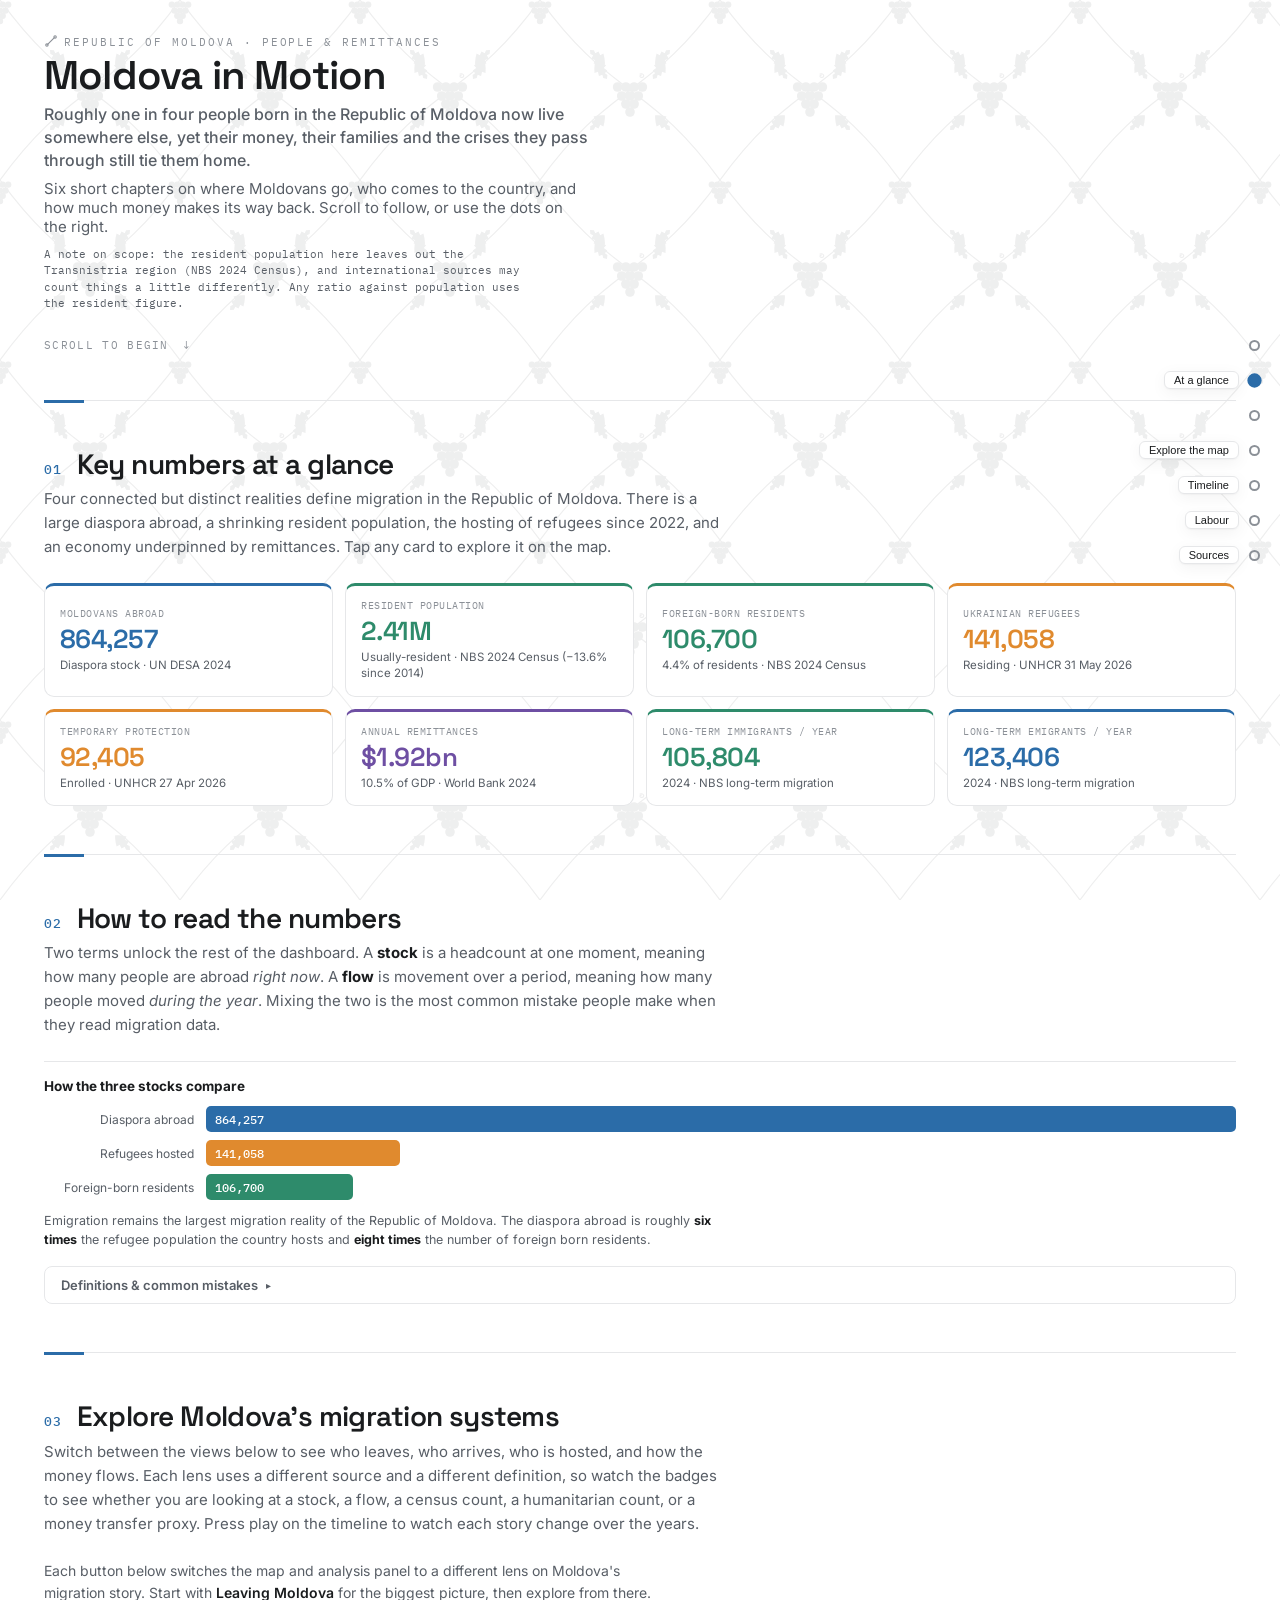
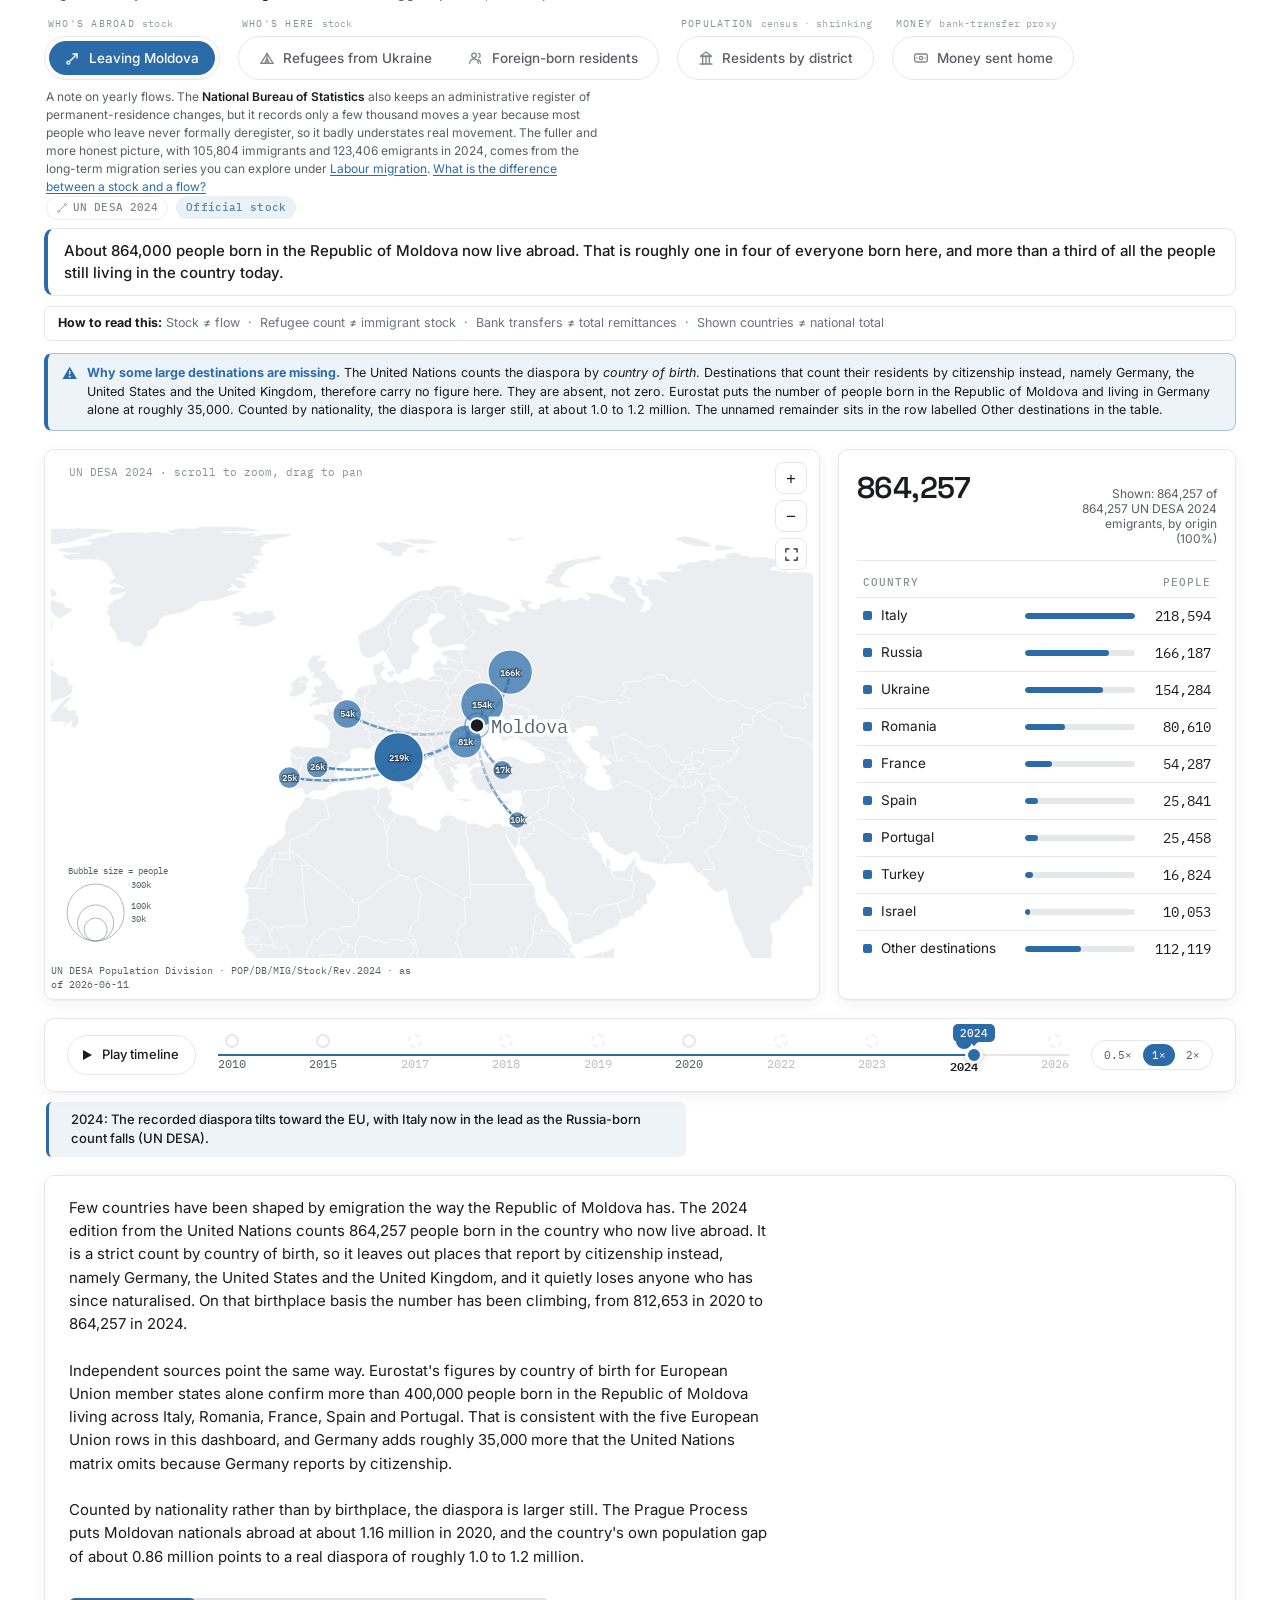
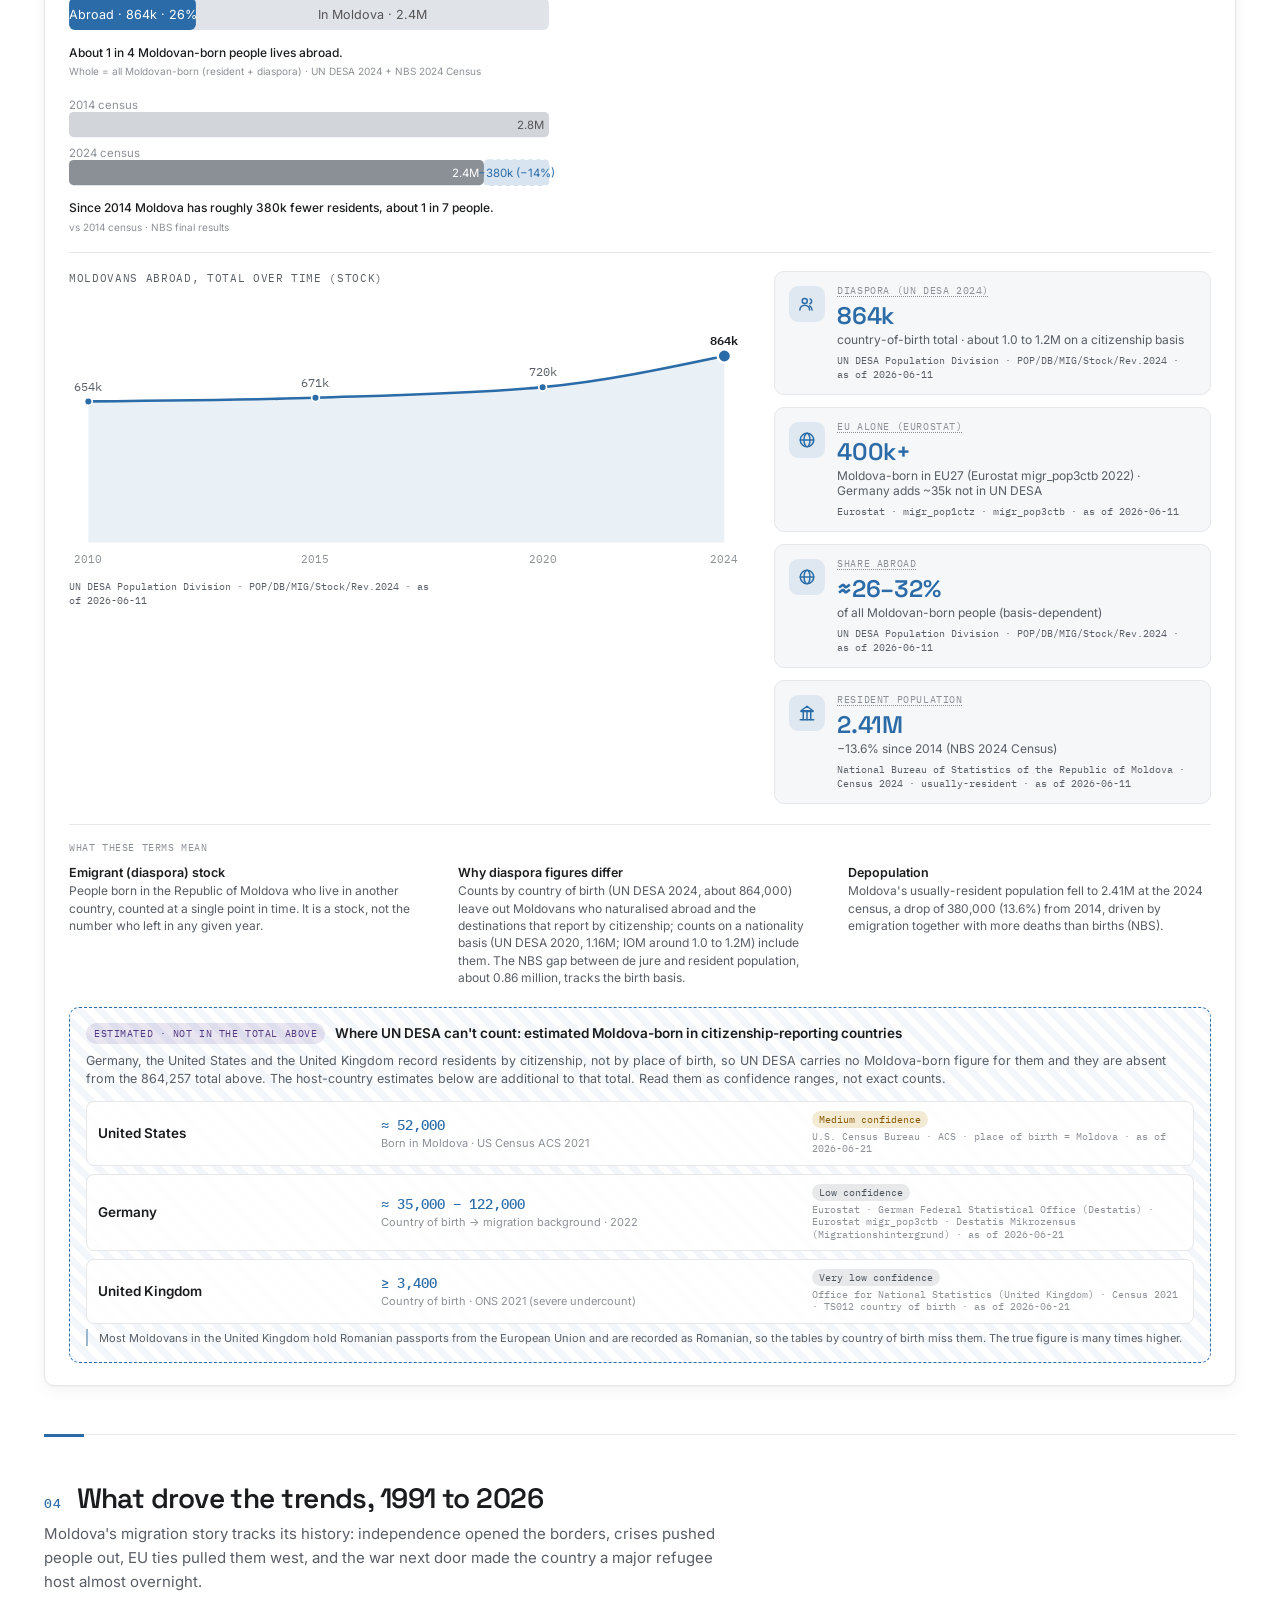
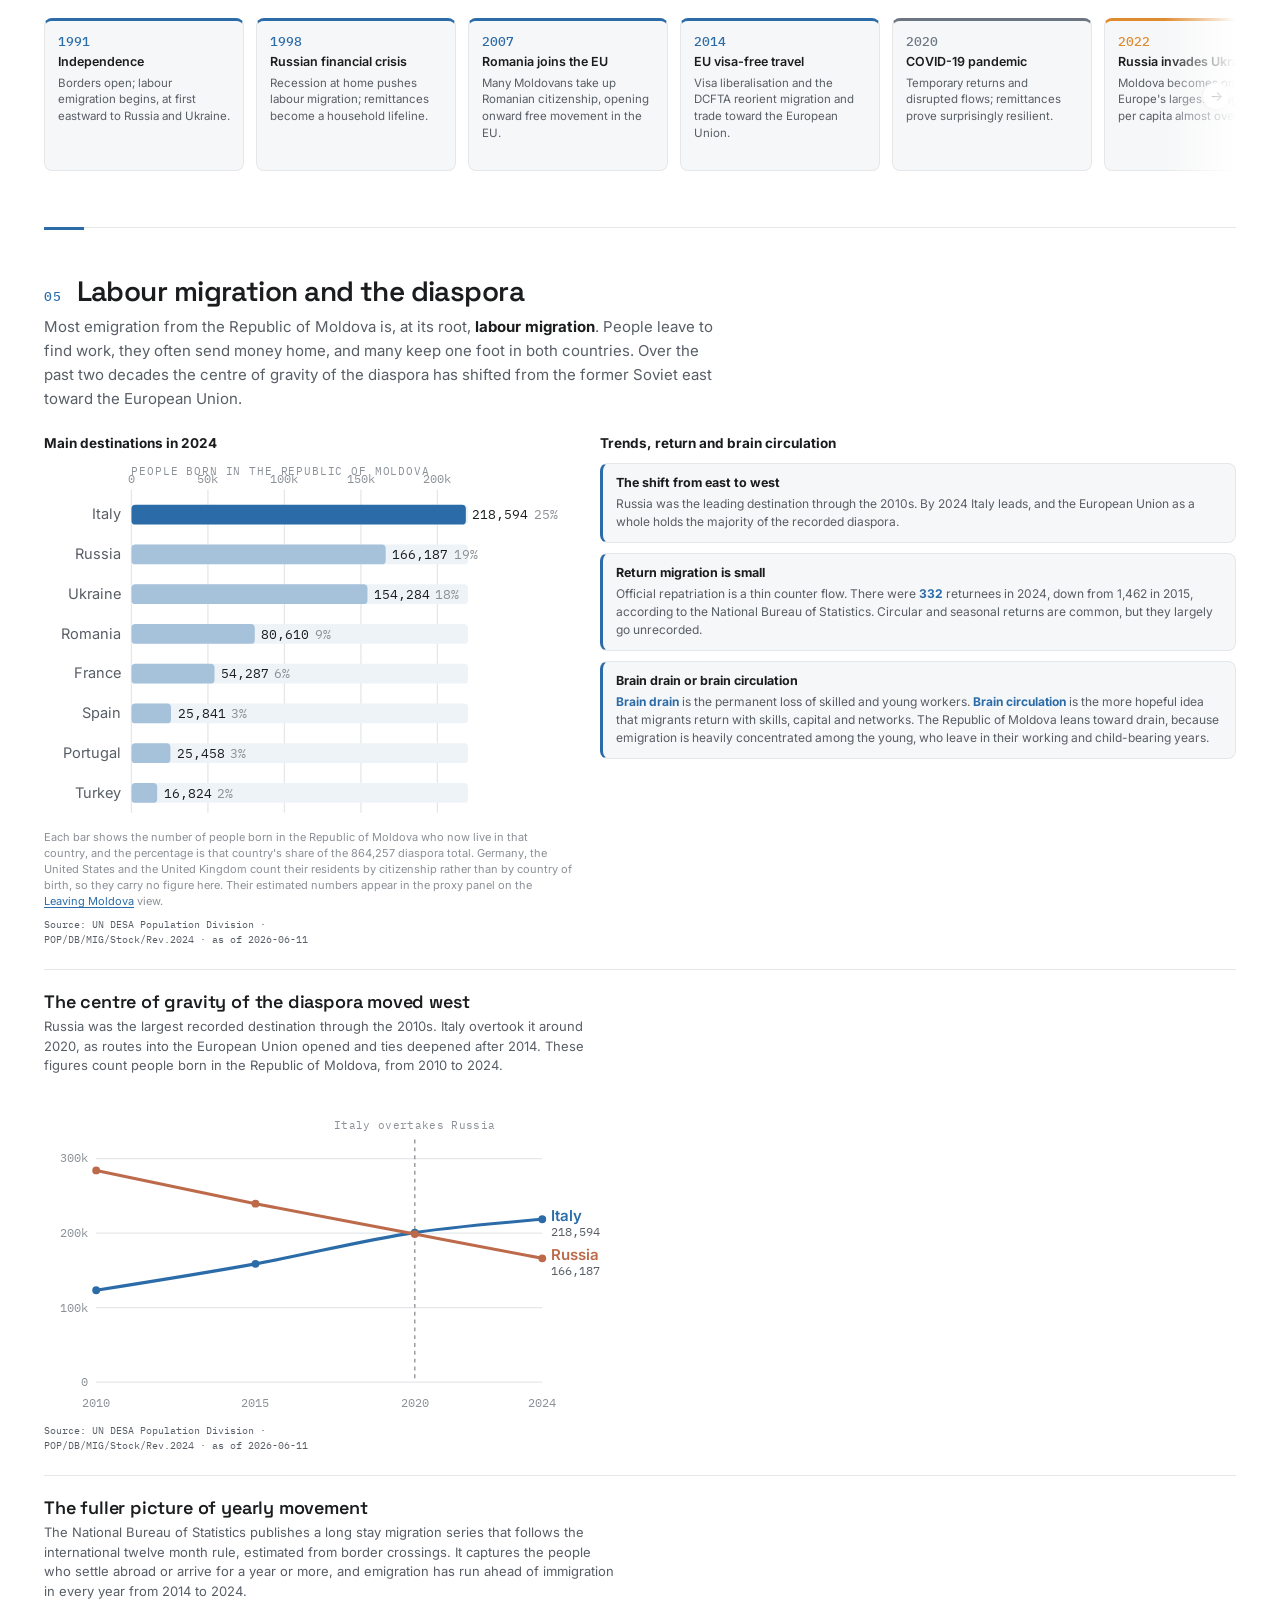
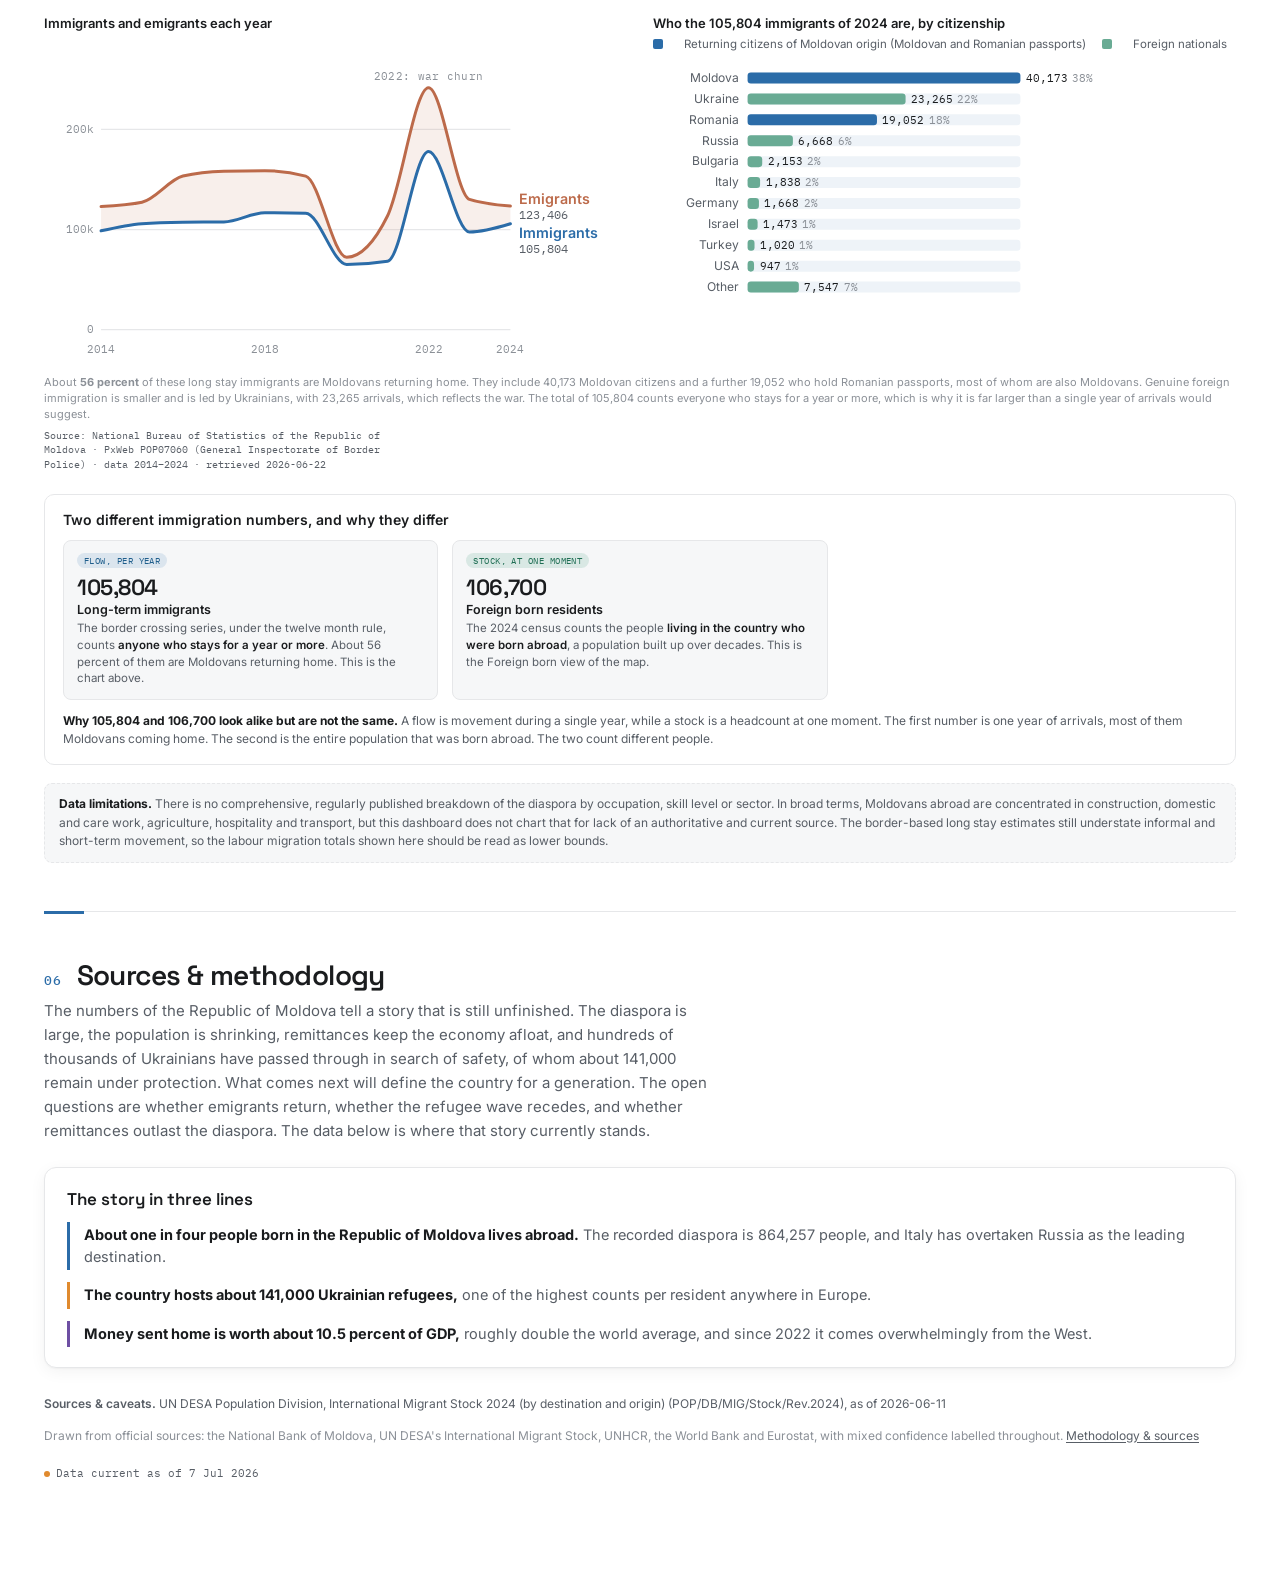
==== commit 788306c7: "Freshness and language pass: NBM 2025 aggregate, official names - Update the National Bank of Moldov" ====
--- a/moldova-migration-dashboard.html
+++ b/moldova-migration-dashboard.html
@@ -10,7 +10,7 @@
   <!-- Open Graph / LinkedIn preview -->
   <meta property="og:type"        content="website" />
   <meta property="og:title"       content="Moldova in Motion: migration and remittances" />
-  <meta property="og:description" content="One in four people born in Moldova now live abroad. Six short data chapters on where Moldovans go, who arrives, and how much money flows back home." />
+  <meta property="og:description" content="One in four people born in the Republic of Moldova now live abroad. Six short data chapters on where Moldovans go, who arrives, and how much money flows back home." />
   <meta property="og:url"         content="https://esaritas.github.io/-moldova-migration-dashboard/" />
   <meta property="og:image"       content="https://esaritas.github.io/-moldova-migration-dashboard/og-preview.png" />
   <meta property="og:image:width"  content="1200" />
@@ -1854,7 +1854,7 @@
     // "Data current as of" stamp. The pipeline overwrites `generated` on each run;
     // `updated` is a manual fallback for hand-edits. Per-series freshness lives in
     // each source's `accessed`.
-    updated: "2026-07-06",
+    updated: "2026-07-07",
     latest_year: { emigration: 2024, immigration: 2026, remittances: 2020 },
     note: "Remittances by-country is official/exact (NBM 2018 & 2020). " +
           "Immigration uses UNHCR refugee counts (to 2026). " +
@@ -2081,7 +2081,7 @@
       publisher: "National Bank of Moldova",
       url: "https://www.bnm.md/en/content/money-transfers-abroad-individuals-banks-republic-moldova-2020-net-settlements",
       indicator_code: "DBP4 / annual press release (net settlements)",
-      accessed: "2026-06-11",
+      accessed: "2026-07-07",
       definition: "Cross-border money transfers to resident individuals settled via Moldovan " +
                   "banks, by source country, net basis. A proxy for remittances.",
       scope: "Excludes the Transnistria region (not under the authorities' control), so " +
@@ -2089,8 +2089,8 @@
              "labour remittances, and also include some salaries, pensions and other transfers. " +
              "A full by-country breakdown was published annually only through 2020; from 2021 the " +
              "breakdown lives only in NBM's interactive DBP4 database. The aggregate (all countries) " +
-             "continues to be published: ≈$1.63bn in 2023 (NBM net settlements).",
-      note: "Exact official figures for 2018 and 2020. 2023 aggregate ≈$1.63bn (NBM DBP4)."
+             "continues to be published: ≈$1.66bn in 2025 (NBM net settlements).",
+      note: "Exact official figures for 2018 and 2020. 2025 aggregate ≈$1.66bn (NBM DBP4)."
     },
     wb_remit_gdp: {
       label: "Personal remittances received (% of GDP)",
@@ -2170,7 +2170,7 @@
       definition: "People living in the United States who were born in the Republic of Moldova. " +
                   "This is a place of birth basis, the same concept the United Nations uses elsewhere.",
       scope: "ACS estimate ≈52,000 (2021), up from ≈43,600 (2015). Captures naturalised " +
-             "US citizens born in Moldova, whom UN DESA's bilateral matrix omits because " +
+             "US citizens born in the Republic of Moldova, whom UN DESA's bilateral matrix omits because " +
              "the US reports by citizenship.",
       note: "A survey estimate with a margin of error; treated here as a proxy, not an exact count."
     },
@@ -2219,10 +2219,10 @@
   // Single source of truth for definitions (cards link here in item 8).
   glossary: [
     { id: "emigrant_stock", term: "Emigrant (diaspora) stock",
-      definition: "People born in Moldova who live in another country, counted at a single point in " +
+      definition: "People born in the Republic of Moldova who live in another country, counted at a single point in " +
                   "time. It is a stock, not the number who left in any given year." },
     { id: "immigrant_stock", term: "Immigrant stock",
-      definition: "People living in Moldova who were born in another country, counted at a " +
+      definition: "People living in the Republic of Moldova who were born in another country, counted at a " +
                   "point in time." },
     { id: "emigration_rate", term: "Emigration rate",
       definition: "The share of all Moldovan-born people who live abroad: diaspora ÷ " +
@@ -2370,7 +2370,7 @@
       implied_diaspora_nbs: 857936     // the gap — NBS's own measure of who's abroad
     },
     emigration: {
-      takeaway: "About 864,000 people born in Moldova now live abroad. That is roughly one in four of everyone born here, and more than a third of all the people still living in the country today.",
+      takeaway: "About 864,000 people born in the Republic of Moldova now live abroad. That is roughly one in four of everyone born here, and more than a third of all the people still living in the country today.",
       headline: "Few countries have been shaped by emigration the way the Republic of Moldova has. " +
                 "The 2024 edition from the United Nations counts 864,257 people born in the country who " +
                 "now live abroad. It is a strict count by country of birth, so it leaves out places that " +
@@ -2472,7 +2472,7 @@
     },
     remittances: {
       takeaway: "The money that Moldovans abroad send home is worth about 10.5 percent of GDP. That is nearly double the global average and more than half the size of the state budget. The map shows where it came from in 2020. Since 2022 the share from Russia has effectively collapsed.",
-      panel_note: "The breakdown by country is from the National Bank of Moldova for 2020, the last year with a published breakdown by country. The aggregate net settlements from the National Bank came to about 1.63 billion dollars in 2023. The broader World Bank measure puts total remittances at 1.92 billion dollars in 2024, and the economic indicators on this view use the World Bank figures for 2024.",
+      panel_note: "The breakdown by country is from the National Bank of Moldova for 2020, the last year with a published breakdown by country. The aggregate net settlements from the National Bank came to about 1.66 billion dollars in 2025. The broader World Bank measure puts total remittances at 1.92 billion dollars in 2024, and the economic indicators on this view use the World Bank figures for 2024.",
       headline: "Money sent home is one of the pillars of the economy. Even after sliding from its " +
                 "peak of 34.5 percent in 2006, it still amounts to about 10.5 percent of GDP, roughly " +
                 "double the world average.\n\n" +
@@ -2485,7 +2485,7 @@
                 "with the United Kingdom, now account for the large majority of formal inflows.\n\n" +
                 "The total net settlements " +
                 "reported by the National Bank of Moldova, which is a narrower measure covering banks only, " +
-                "came to about 1.63 billion dollars in 2023. The broader World Bank series puts total " +
+                "came to about 1.66 billion dollars in 2025. The broader World Bank series puts total " +
                 "remittances at 1.92 billion dollars in 2024.",
       // Remittances-to-GDP over time. Recent years exact; earlier approximate.
       gdp_series_source_id: "wb_remit_gdp",
@@ -2496,7 +2496,7 @@
       ],
       indicators: [
         { term: "Remittances-to-GDP", value: "10.5%", sub: "2024", world: "≈5% country average", icon: "percent", source_id: "wb_remit_gdp", def_id: "remittances_gdp" },
-        { term: "Remittance inflows", value: "$1.92bn", sub: "2024 (World Bank BPM6); NBM net settlements 2023: ≈$1.63bn", world: null, icon: "banknote", source_id: "wb_remit_total", def_id: "remittance_inflows" },
+        { term: "Remittance inflows", value: "$1.92bn", sub: "2024 (World Bank BPM6); NBM net settlements 2025: ≈$1.66bn", world: null, icon: "banknote", source_id: "wb_remit_total", def_id: "remittance_inflows" },
         { term: "Russia's share", value: "14% → near zero", sub: "2020 to post-2022; EU + Israel now dominate formal flows (NBM)", world: null, icon: "route", source_id: "nbm_transfers", def_id: "net_settlements" },
         { term: "vs. state budget", value: "≈51%", sub: "$1.92bn × ~17.7 = ~34.0bn MDL, against 66.98bn MDL state budget revenue (2024)", world: null, icon: "landmark", source_id: "mof_budget", def_id: "budget_ratio" }
       ]
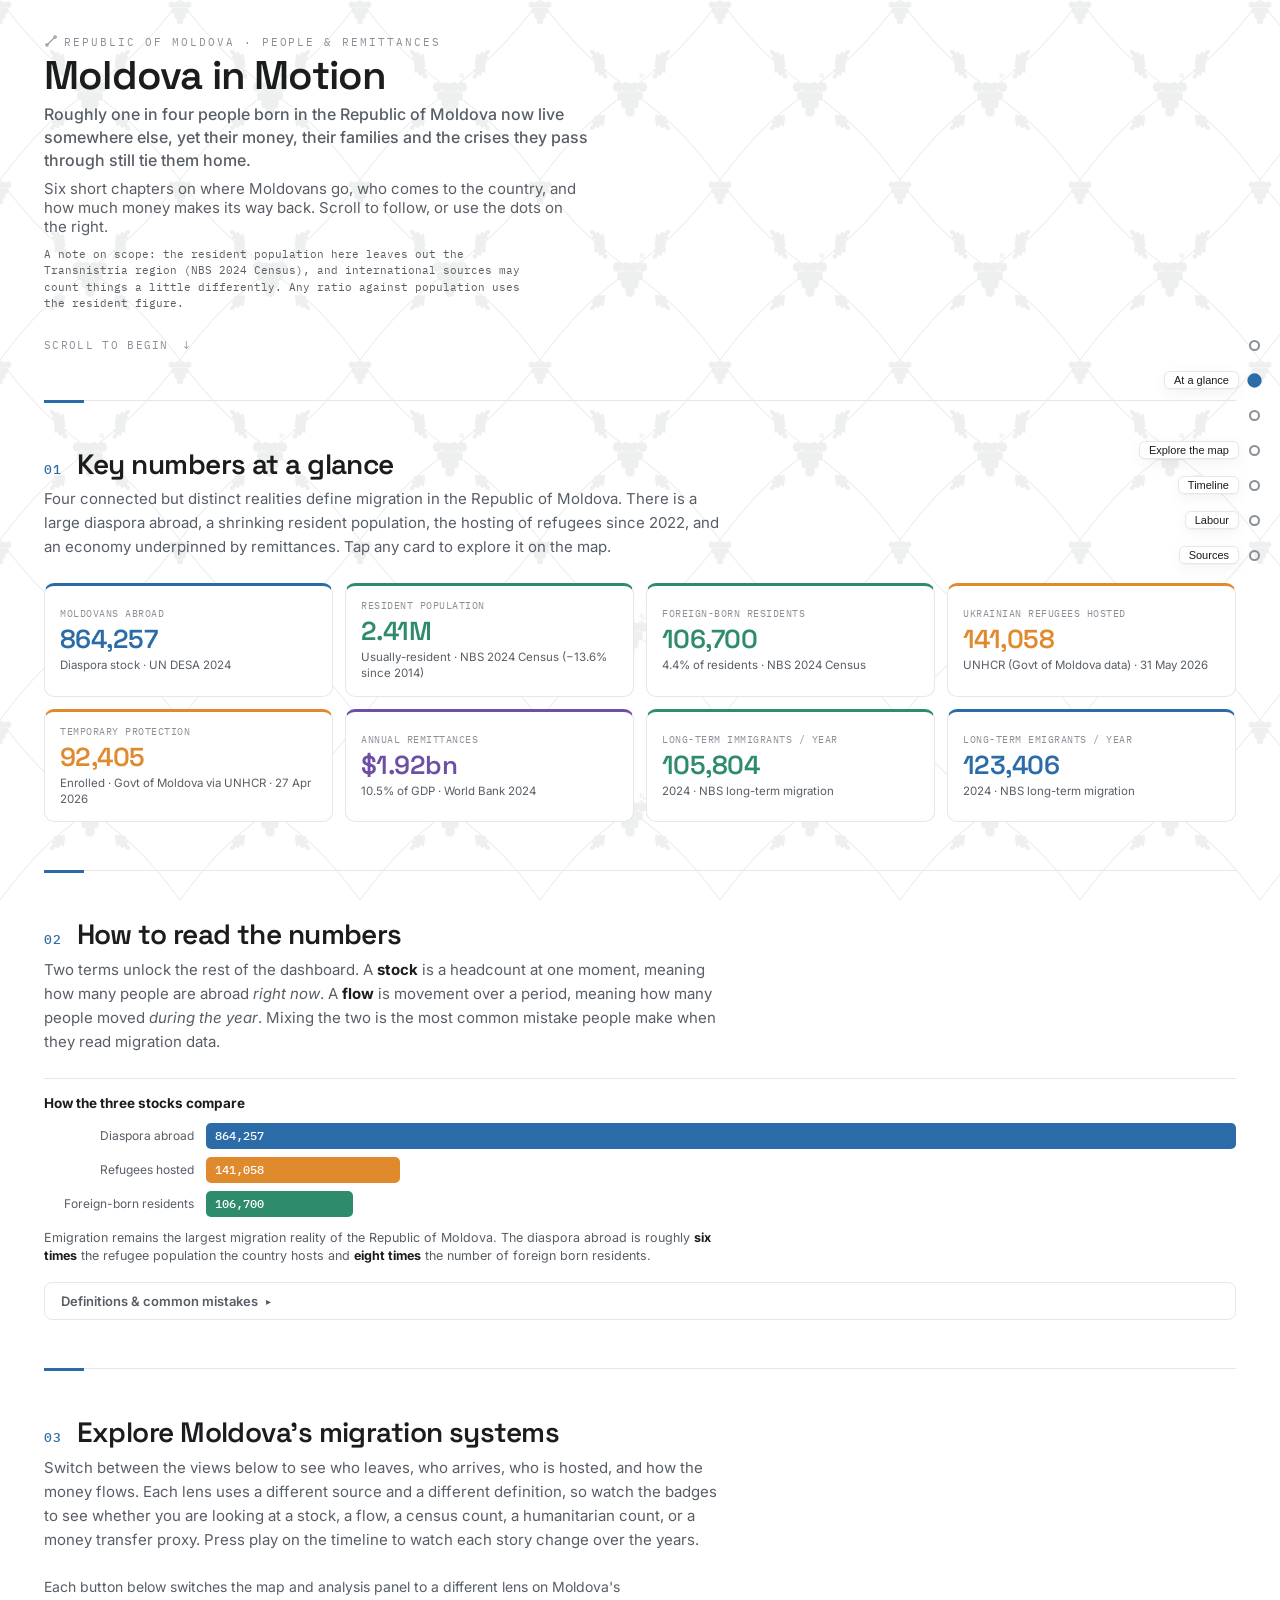
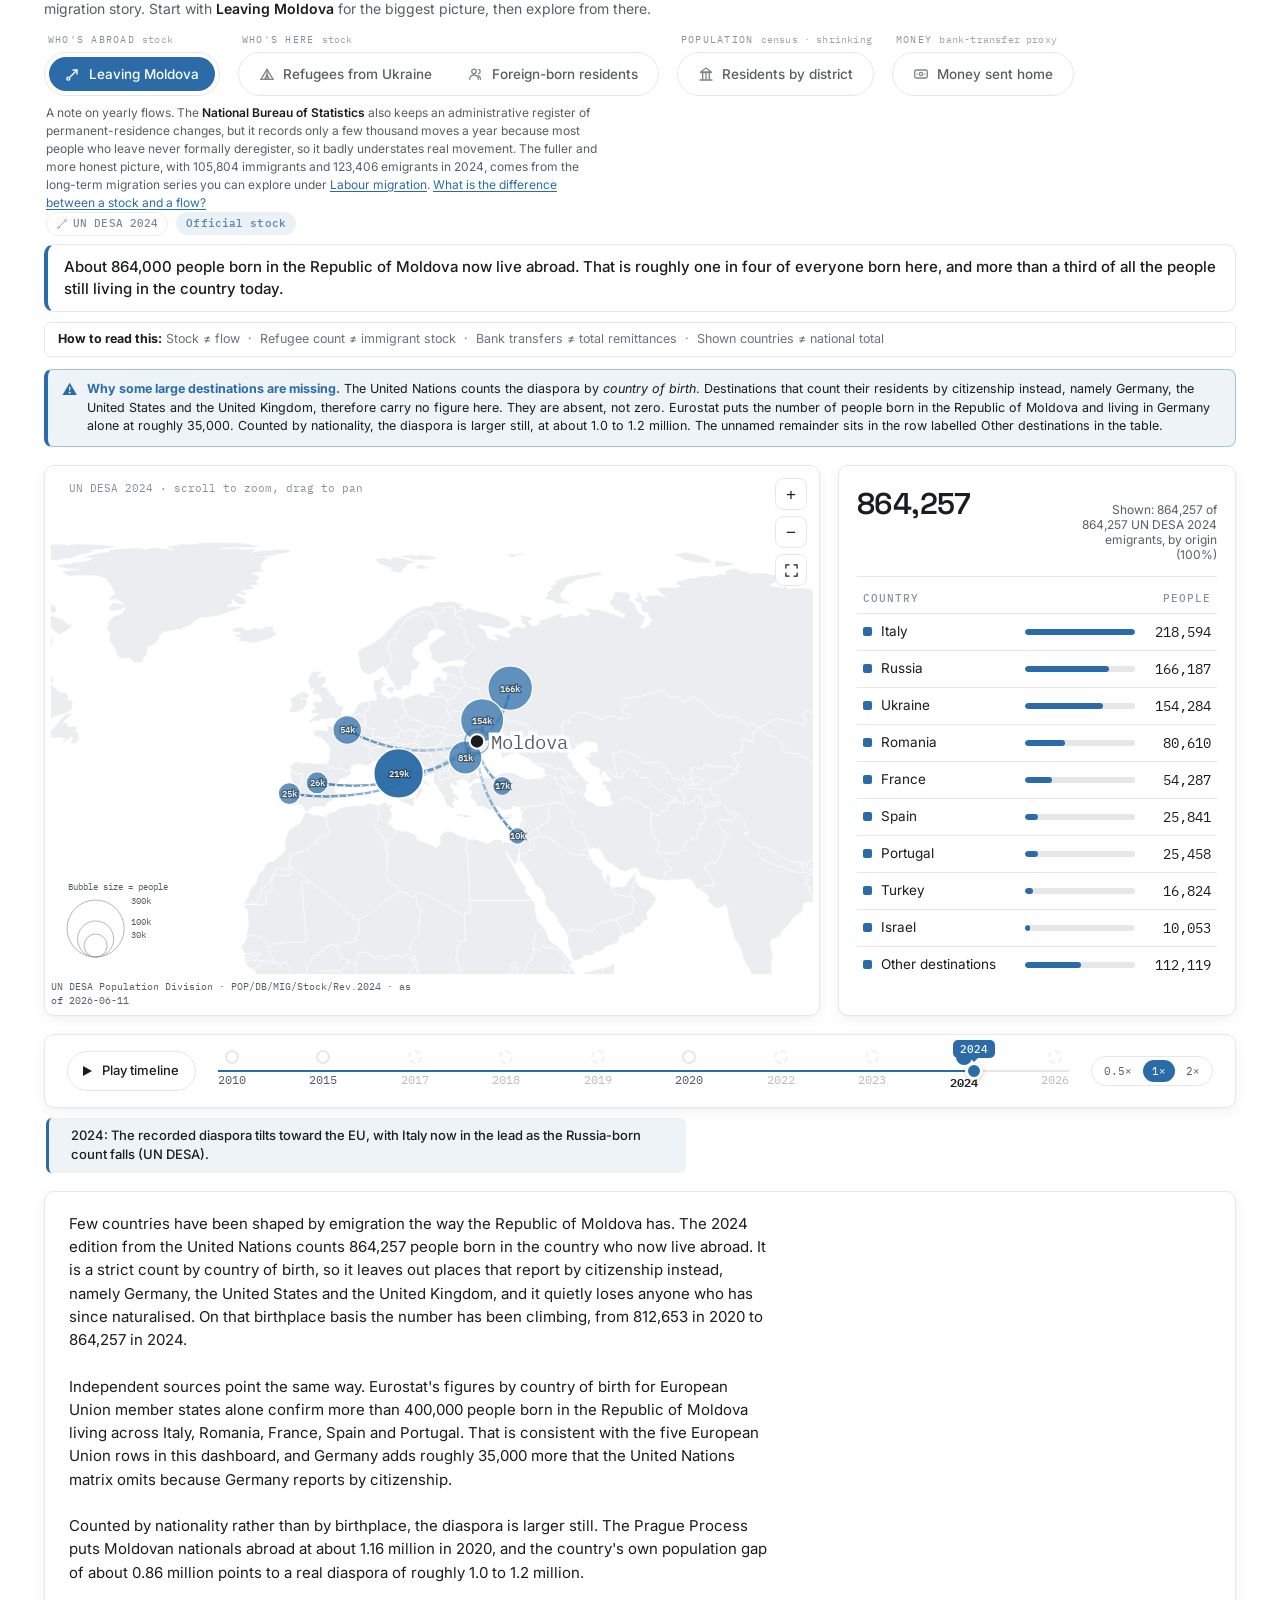
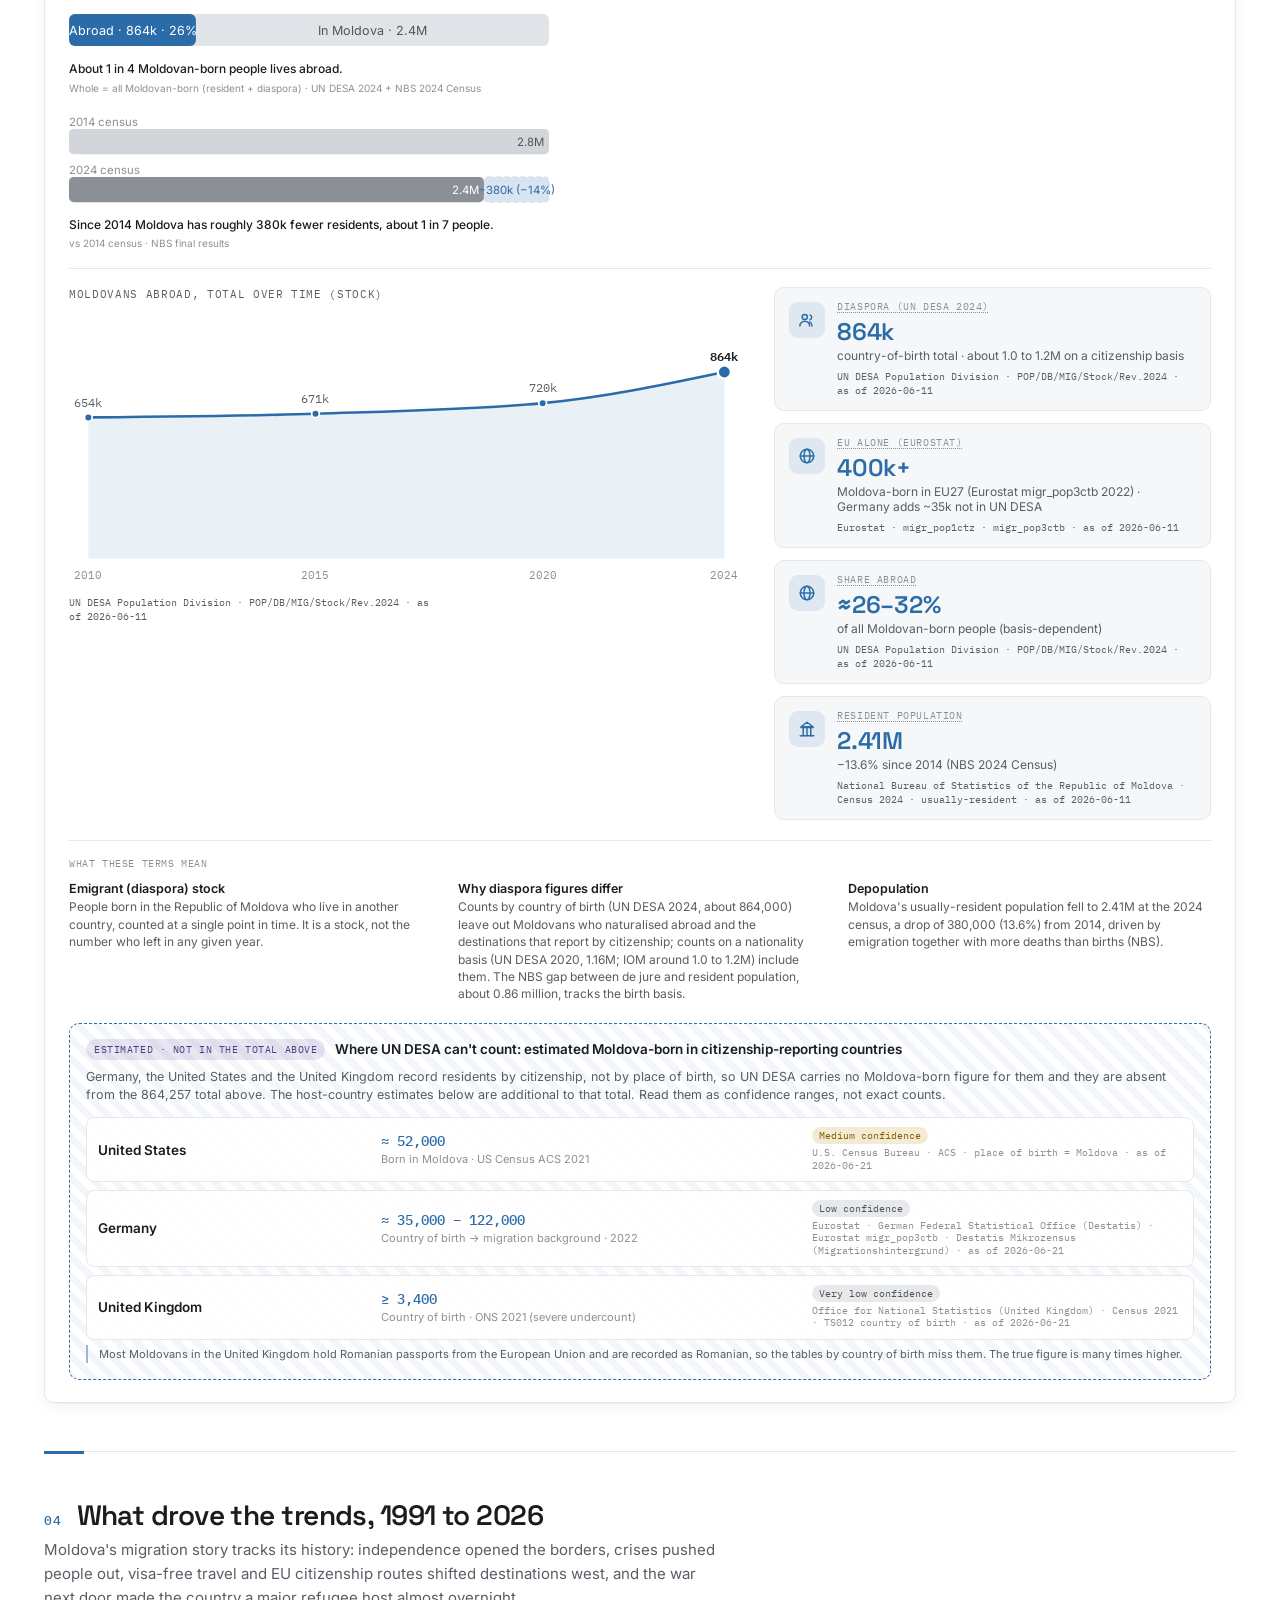
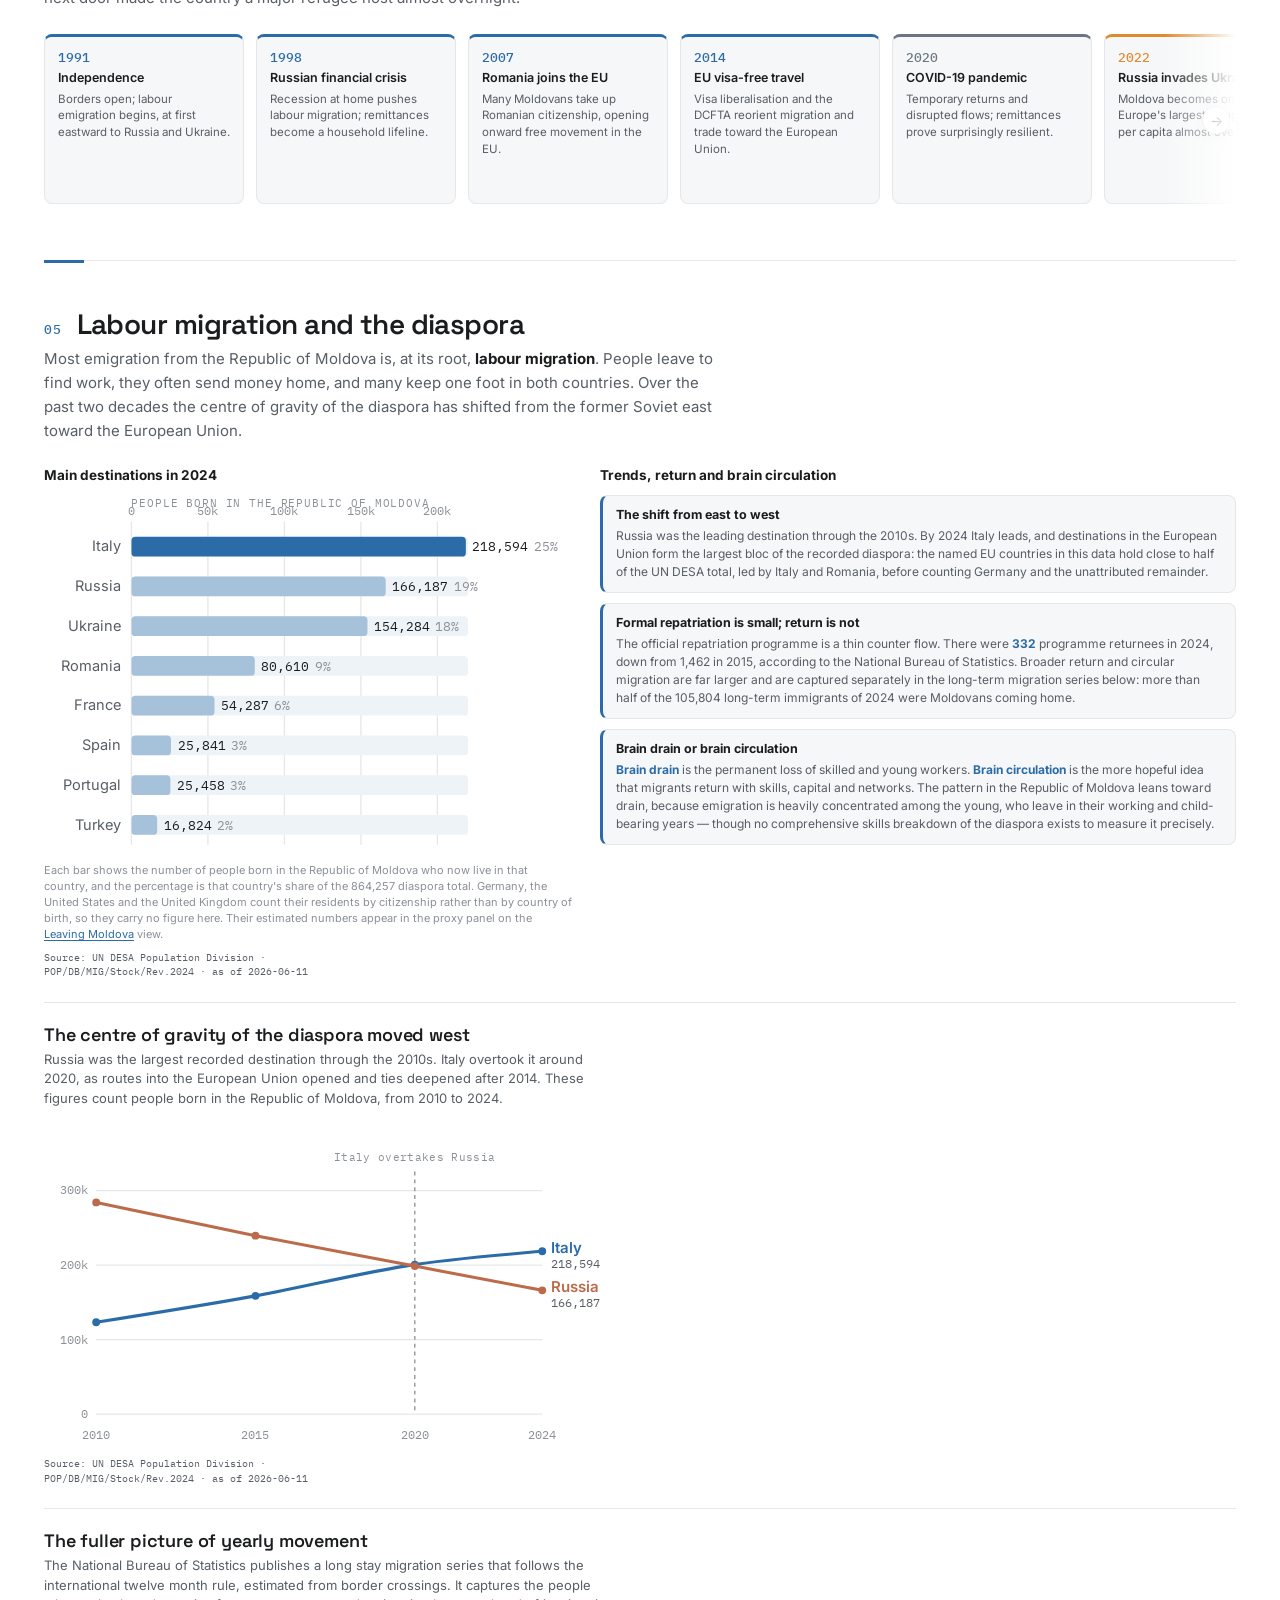
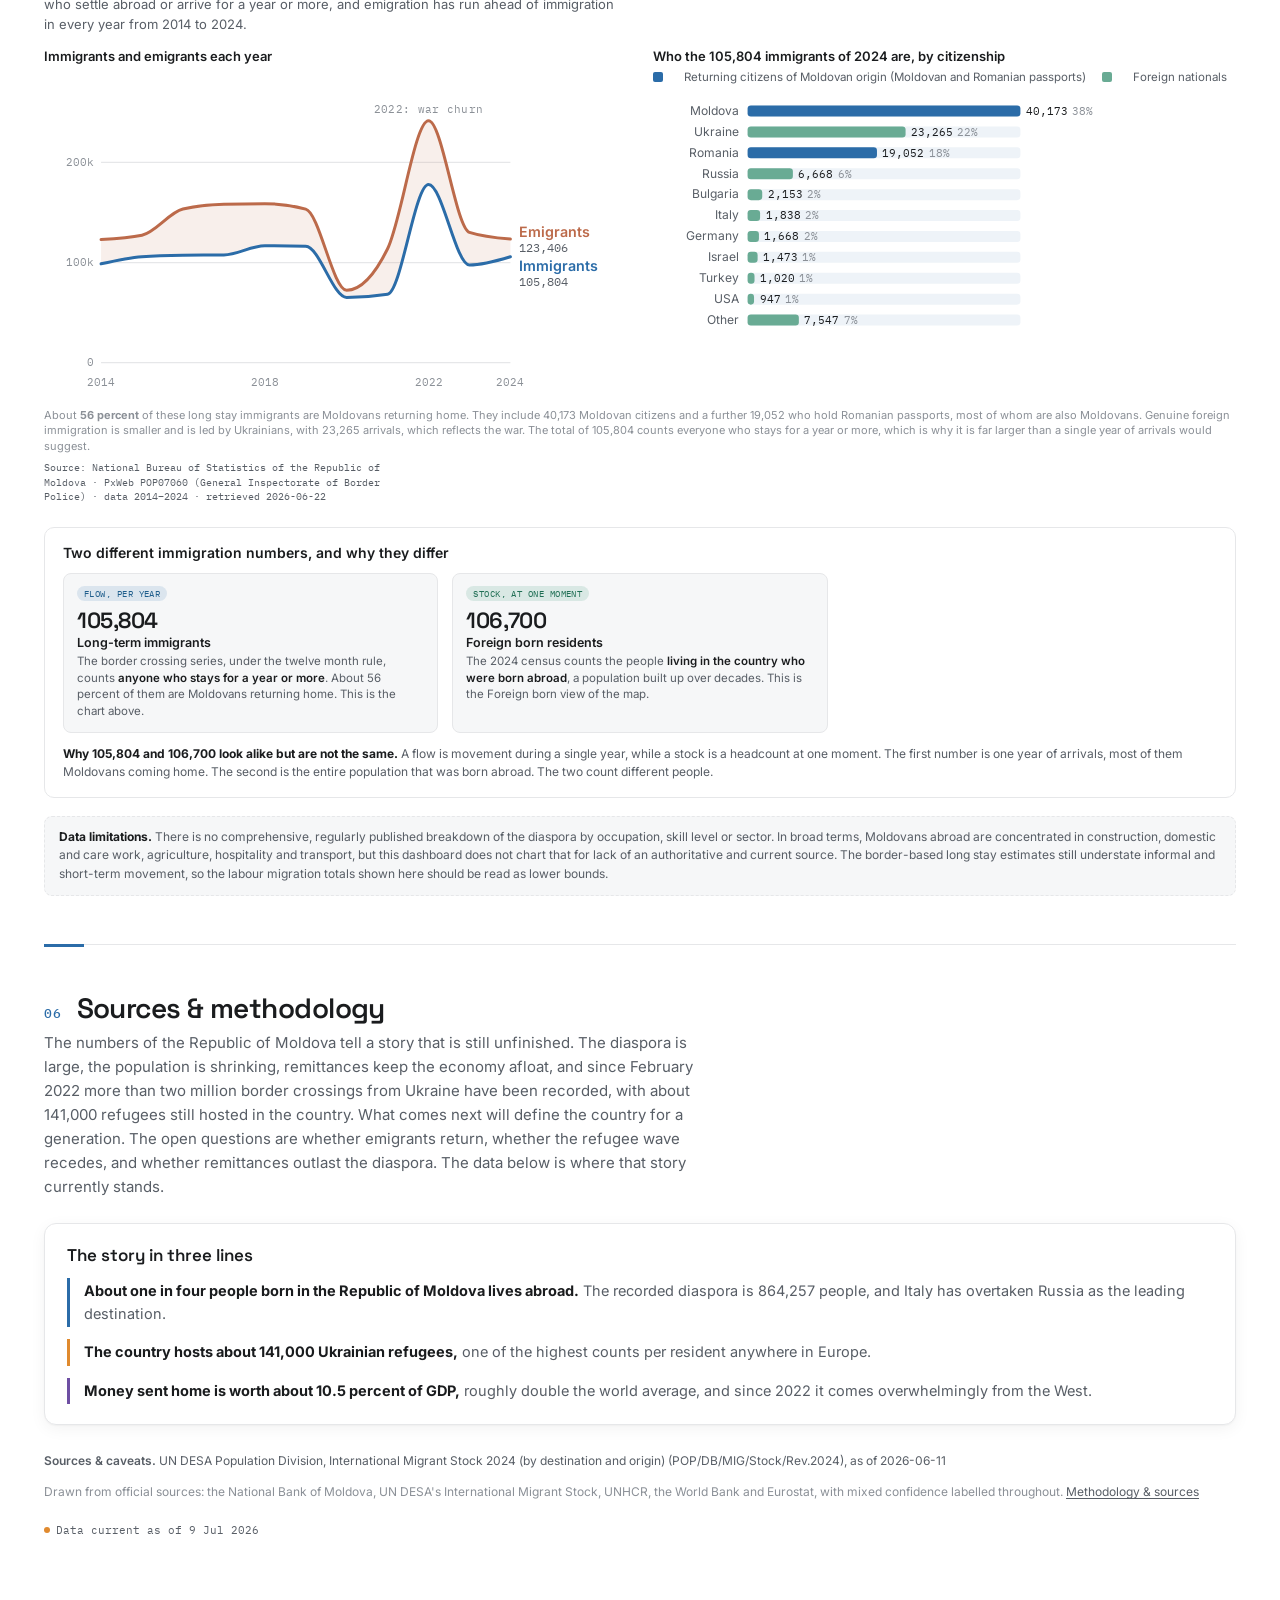
==== commit 965558da: "Fix refugee framing, EU-majority and return-migration wording per review - Refugee figures reworded " ====
--- a/moldova-migration-dashboard.html
+++ b/moldova-migration-dashboard.html
@@ -1491,7 +1491,7 @@
           <div class="concept-card c-orange">
             <span class="concept-ico" data-ico="tent"></span>
             <h3>Refugees hosted</h3>
-            <p>People who <em>fled to the Republic of Moldova</em> and are protected here. The figure is <strong>141,058</strong> Ukrainians, recorded by UNHCR in May 2026. This is a humanitarian count, and it is not the same as the foreign born residents.</p>
+            <p>People who <em>fled to the Republic of Moldova</em> and are hosted there now. The figure is <strong>141,058</strong> Ukrainians, published by UNHCR in May 2026 from Government of the Republic of Moldova data. It is a humanitarian count of people present, spanning several legal statuses, and it is not the same as the foreign born residents — nor the far larger number who transited onward since 2022.</p>
           </div>
           <div class="concept-card c-grey">
             <span class="concept-ico" data-ico="route"></span>
@@ -1657,7 +1657,7 @@
         <span class="chapter-num">04</span>
         <h2 class="chapter-title">What drove the trends, 1991 to 2026</h2>
       </div>
-      <p class="chapter-intro reveal">Moldova's migration story tracks its history: independence opened the borders, crises pushed people out, EU ties pulled them west, and the war next door made the country a major refugee host almost overnight.</p>
+      <p class="chapter-intro reveal">Moldova's migration story tracks its history: independence opened the borders, crises pushed people out, visa-free travel and EU citizenship routes shifted destinations west, and the war next door made the country a major refugee host almost overnight.</p>
       <div class="strip-shell reveal" id="milestoneShell">
         <div class="milestone-strip" id="milestoneStrip"><!-- built by app.js --></div>
         <span class="strip-cue" aria-hidden="true">&rarr;</span>
@@ -1684,15 +1684,15 @@
             <div class="labour-cards">
               <div class="labour-card">
                 <h4>The shift from east to west</h4>
-                <p>Russia was the leading destination through the 2010s. By 2024 Italy leads, and the European Union as a whole holds the majority of the recorded diaspora.</p>
+                <p>Russia was the leading destination through the 2010s. By 2024 Italy leads, and destinations in the European Union form the largest bloc of the recorded diaspora: the named EU countries in this data hold close to half of the UN DESA total, led by Italy and Romania, before counting Germany and the unattributed remainder.</p>
               </div>
               <div class="labour-card">
-                <h4>Return migration is small</h4>
-                <p>Official repatriation is a thin counter flow. There were <strong>332</strong> returnees in 2024, down from 1,462 in 2015, according to the National Bureau of Statistics. Circular and seasonal returns are common, but they largely go unrecorded.</p>
+                <h4>Formal repatriation is small; return is not</h4>
+                <p>The official repatriation programme is a thin counter flow. There were <strong>332</strong> programme returnees in 2024, down from 1,462 in 2015, according to the National Bureau of Statistics. Broader return and circular migration are far larger and are captured separately in the long-term migration series below: more than half of the 105,804 long-term immigrants of 2024 were Moldovans coming home.</p>
               </div>
               <div class="labour-card">
                 <h4>Brain drain or brain circulation</h4>
-                <p><strong>Brain drain</strong> is the permanent loss of skilled and young workers. <strong>Brain circulation</strong> is the more hopeful idea that migrants return with skills, capital and networks. The Republic of Moldova leans toward drain, because emigration is heavily concentrated among the young, who leave in their working and child-bearing years.</p>
+                <p><strong>Brain drain</strong> is the permanent loss of skilled and young workers. <strong>Brain circulation</strong> is the more hopeful idea that migrants return with skills, capital and networks. The pattern in the Republic of Moldova leans toward drain, because emigration is heavily concentrated among the young, who leave in their working and child-bearing years — though no comprehensive skills breakdown of the diaspora exists to measure it precisely.</p>
               </div>
             </div>
           </div>
@@ -1756,7 +1756,7 @@
         <span class="chapter-num">06</span>
         <h2 class="chapter-title">Sources &amp; methodology</h2>
       </div>
-      <p class="chapter-intro reveal">The numbers of the Republic of Moldova tell a story that is still unfinished. The diaspora is large, the population is shrinking, remittances keep the economy afloat, and hundreds of thousands of Ukrainians have passed through in search of safety, of whom about 141,000 remain under protection. What comes next will define the country for a generation. The open questions are whether emigrants return, whether the refugee wave recedes, and whether remittances outlast the diaspora. The data below is where that story currently stands.</p>
+      <p class="chapter-intro reveal">The numbers of the Republic of Moldova tell a story that is still unfinished. The diaspora is large, the population is shrinking, remittances keep the economy afloat, and since February 2022 more than two million border crossings from Ukraine have been recorded, with about 141,000 refugees still hosted in the country. What comes next will define the country for a generation. The open questions are whether emigrants return, whether the refugee wave recedes, and whether remittances outlast the diaspora. The data below is where that story currently stands.</p>
 
       <!-- Closing recap: the three takeaways a reader should leave with -->
       <div class="story-recap reveal" aria-label="The story in three lines">
@@ -1854,7 +1854,7 @@
     // "Data current as of" stamp. The pipeline overwrites `generated` on each run;
     // `updated` is a manual fallback for hand-edits. Per-series freshness lives in
     // each source's `accessed`.
-    updated: "2026-07-07",
+    updated: "2026-07-09",
     latest_year: { emigration: 2024, immigration: 2026, remittances: 2020 },
     note: "Remittances by-country is official/exact (NBM 2018 & 2020). " +
           "Immigration uses UNHCR refugee counts (to 2026). " +
@@ -2008,11 +2008,11 @@
   // neutral (data, not framing); `modes` limits where each shows.
   annotations: [
     { year: 2022, modes: ["immigration"],
-      text: "War breaks out in Ukraine, and the number of people fleeing across the border surges (UNHCR)." },
+      text: "War breaks out in Ukraine, and the number of people fleeing across the border surges. More than two million border crossings follow over the next four years, most of them onward transit (UNHCR)." },
     { year: 2024, modes: ["immigration"],
       text: "Around 136,000 refugees from Ukraine are now living in the Republic of Moldova (UNHCR)." },
     { year: 2020, modes: ["remittances"],
-      text: "Russia's share slips to third place as Israel takes the top spot; EU countries together already account for more than a third of flows (NBM, 2020)." },
+      text: "Russia's share slips to third place as Israel takes the top spot; EU countries together already account for more than a third of flows (NBM, 2020). After the sanctions of 2022 transfers from Russia collapsed, and by 2025 the yearly total through banks reached about 1.66 billion dollars (NBM)." },
     { year: 2022, modes: ["remittances"],
       text: "Western financial sanctions on Russia effectively shut down formal banking transfers from Russia. Sources in the European Union, led by Italy, Germany and France, together with the United Kingdom, now account for most formal flows." },
     { year: 2024, modes: ["emigration"],
@@ -2042,13 +2042,18 @@
     },
     unhcr: {
       label: "Refugee Population Statistics (people residing in Moldova)",
-      publisher: "UNHCR",
+      publisher: "UNHCR · Government of the Republic of Moldova",
       url: "https://www.unhcr.org/refugee-statistics/",
       indicator_code: "population/v1 · coa=MDA · refugees + asylum-seekers",
       accessed: "2026-06-11",
       definition: "Refugees and asylum-seekers whose country of asylum is the Republic of " +
-                  "Moldova, at year-end.",
-      scope: "From 2022 this population is predominantly people fleeing the war in Ukraine.",
+                  "Moldova, at year-end. UNHCR compiles these figures from Government of the " +
+                  "Republic of Moldova registration data.",
+      scope: "From 2022 this population is predominantly people fleeing the war in Ukraine. " +
+             "It is a stock of people hosted at a point in time, spanning several legal statuses " +
+             "(Temporary Protection, residence permits, asylum procedures) — not cumulative " +
+             "arrivals: UNHCR has recorded more than two million border crossings from Ukraine " +
+             "into Moldova since February 2022, most of them onward transit.",
       note: "Reported in UNHCR's terms, as refugees and people fleeing the war in Ukraine, " +
             "and not merged into general 'immigrants'."
     },
@@ -2229,7 +2234,9 @@
                   "(diaspora + resident Moldovan-born)." },
     { id: "refugee_population", term: "Refugee population",
       definition: "Refugees and asylum-seekers residing in a country at a given time (UNHCR " +
-                  "basis), here with the Republic of Moldova as country of asylum." },
+                  "basis, compiled from Government of the Republic of Moldova registration data), " +
+                  "here with the Republic of Moldova as country of asylum. A stock of people " +
+                  "hosted, not cumulative arrivals since 2022." },
     { id: "remittances_gdp", term: "Remittances-to-GDP",
       definition: "Personal remittances received as a percentage of GDP, a way of seeing how large " +
                   "the money sent home is next to the whole economy." },
@@ -2270,7 +2277,12 @@
     "Many Moldovans also hold Romanian citizenship and may move onward through the EU; flows " +
       "to Romania reflect this passport and mobility fact, not any identity claim.",
     "Arrivals from Ukraine are reported in UNHCR's terms, as refugees and people fleeing the war " +
-      "in Ukraine, and are kept separate from general 'immigrant' figures.",
+      "in Ukraine, and are kept separate from general 'immigrant' figures. UNHCR publishes these " +
+      "figures from Government of the Republic of Moldova registration data. They are stocks of " +
+      "people hosted at a point in time, not cumulative arrivals — more than two million border " +
+      "crossings from Ukraine have been recorded since February 2022, most of them onward transit — " +
+      "and the 141,058 hosted refugees and 92,405 Temporary Protection holders are different " +
+      "populations: not everyone hosted holds Temporary Protection.",
     "Remittances are NBM money transfers via banks (net settlements): a proxy that also " +
       "includes some salaries and pensions, excludes Transnistria, and was published with a " +
       "full by-country breakdown only through 2020. The Russia-to-EU shift is shown as data only.",
@@ -2326,9 +2338,9 @@
     { topic: "Diaspora abroad", source: "UN DESA", year: "2024",
       measure: "Country-of-birth migrant stock",
       limit: "Omits citizenship-reporting countries (DE/US/UK); misses naturalised Moldovans." },
-    { topic: "Refugees hosted", source: "UNHCR", year: "2026",
+    { topic: "Refugees hosted", source: "UNHCR (Govt of Moldova data)", year: "2026",
       measure: "Operational refugee count (residing + TP)",
-      limit: "Humanitarian count; district map is TP holders only, not all refugees." },
+      limit: "A stock of people hosted, not cumulative arrivals; district map is TP holders only, not all refugees." },
     { topic: "Foreign-born residents", source: "NBS Census", year: "2024",
       measure: "Usual-resident count by country of birth",
       limit: "Different concept from the UNHCR refugee count; smaller origins estimated." },
@@ -2411,20 +2423,24 @@
       }
     },
     immigration: {
-      takeaway: "Since the early days of 2022, the Republic of Moldova has taken in more than 141,000 Ukrainians fleeing the war. That is one of the highest shares anywhere in Europe, at about one refugee for every 17 residents, and roughly two in five of them are children. The map shows where the people granted Temporary Protection have settled.",
+      takeaway: "As of May 2026, the Republic of Moldova hosts about 141,000 refugees from Ukraine, one of the highest counts per resident anywhere in Europe, at about one refugee for every 17 residents, and roughly two in five of them are children. Far more people passed through: since February 2022 more than two million border crossings from Ukraine have been recorded, most of them moving onward. The map shows where the people enrolled for Temporary Protection have settled.",
       headline: "When Russia launched its full invasion of Ukraine in February 2022, the Republic of " +
                 "Moldova found itself receiving one of the largest refugee inflows per person anywhere in " +
-                "Europe. As of 31 May 2026, UNHCR counts 141,058 Ukrainian refugees still in the " +
-                "country, with 92,405 of them enrolled in Temporary Protection, recorded on 27 April " +
-                "2026 and valid through March 2027. The population skews young and female. About " +
+                "Europe: more than two million border crossings from Ukraine have been recorded since " +
+                "then, with most people continuing onward into the European Union. As of 31 May 2026, " +
+                "UNHCR — compiling registration data from the Government of the Republic of Moldova — " +
+                "counts 141,058 Ukrainian refugees hosted in the country. Of them, 92,405 were enrolled " +
+                "in Temporary Protection as of 27 April 2026, a regime extended to March 2027; the rest " +
+                "hold other statuses, such as residence permits or pending asylum claims, so the two " +
+                "figures describe different populations. The hosted population skews young and female. About " +
                 "38 percent of those in the country are children under 18, roughly 39 percent are adult women, " +
                 "and about 23 percent are adult men. This is a demographic pattern that is typical of conflict " +
                 "displacement, where men of military age often remain in or return to Ukraine. These are the " +
                 "operational figures from UNHCR, and they are a different thing from the 52,400 residents born " +
                 "in Ukraine that the 2024 census recorded, which you can explore on the Foreign born residents tab.",
       indicators: [
-        { term: "Residing (May 2026)", value: "141,058", sub: "Ukrainian refugees remaining · UNHCR 31 May 2026", world: null, icon: "tent", source_id: "unhcr", def_id: "refugee_population" },
-        { term: "Temporary Protection", value: "92,405", sub: "TP enrolled 27 Apr 2026 (UNHCR); valid to Mar 2027", world: null, icon: "tent", source_id: "unhcr", def_id: "refugee_population" },
+        { term: "Hosted (May 2026)", value: "141,058", sub: "Ukrainian refugees in the country · UNHCR (Govt of Moldova data), 31 May 2026", world: null, icon: "tent", source_id: "unhcr", def_id: "refugee_population" },
+        { term: "Temporary Protection", value: "92,405", sub: "TP enrolled 27 Apr 2026 (Govt of Moldova via UNHCR); valid to Mar 2027 · a subset of statuses, not all refugees", world: null, icon: "tent", source_id: "unhcr", def_id: "refugee_population" },
         { term: "Per capita", value: "1 in 17", sub: "residents per refugee · 2024 Census vs UNHCR May 2026", world: null, icon: "users", source_id: "unhcr", def_id: "refugee_population" },
         { term: "Children (under 18)", value: "~38%", sub: "of Ukrainian refugees in Moldova · adult women ~39% · adult men ~23% (UNHCR 2024)", world: null, icon: "users", source_id: "unhcr", def_id: "refugee_population" }
       ]
@@ -2482,7 +2498,7 @@
                 "Western financial sanctions on Russia in 2022, transfers from Russia through Moldovan " +
                 "banks essentially stopped, and their share fell from around 14 percent in 2020 to near " +
                 "zero. Member states of the European Union, led by Italy, Germany and France, together " +
-                "with the United Kingdom, now account for the large majority of formal inflows.\n\n" +
+                "with the United Kingdom, now account for most formal inflows (NBM DBP4 database).\n\n" +
                 "The total net settlements " +
                 "reported by the National Bank of Moldova, which is a narrower measure covering banks only, " +
                 "came to about 1.66 billion dollars in 2025. The broader World Bank series puts total " +
@@ -4515,10 +4531,10 @@
         sub: "Usually-resident · NBS 2024 Census (−13.6% since 2014)", tone: "c-green", mode: "population" },
       { label: "Foreign-born residents", value: "106,700",
         sub: "4.4% of residents · NBS 2024 Census", tone: "c-green", mode: "immigration_census" },
-      { label: "Ukrainian refugees", value: "141,058",
-        sub: "Residing · UNHCR 31 May 2026", tone: "c-orange", mode: "immigration" },
+      { label: "Ukrainian refugees hosted", value: "141,058",
+        sub: "UNHCR (Govt of Moldova data) · 31 May 2026", tone: "c-orange", mode: "immigration" },
       { label: "Temporary Protection", value: d3.format(",")(tp.nationalTotal || 92405),
-        sub: "Enrolled · UNHCR 27 Apr 2026", tone: "c-orange", mode: "immigration" },
+        sub: "Enrolled · Govt of Moldova via UNHCR · 27 Apr 2026", tone: "c-orange", mode: "immigration" },
       { label: "Annual remittances", value: "$1.92bn",
         sub: "10.5% of GDP · World Bank 2024", tone: "c-purple", mode: "remittances" },
       { label: "Long-term immigrants / year", value: "105,804",
@@ -4574,7 +4590,7 @@
       { year: "2024", tone: "c-green", event: "Census & EU accession path",
         note: "Census confirms 2.41M residents (−13.6% since 2014) as EU accession talks advance." },
       { year: "2026", tone: "c-orange", event: "The war next door grinds on",
-        note: "141,058 Ukrainian refugees remain under protection (UNHCR, May 2026) while EU accession negotiations continue." }
+        note: "141,058 refugees from Ukraine are still hosted in the country (UNHCR, from Government of Moldova data, May 2026) while EU accession negotiations continue." }
     ];
     strip.innerHTML = MS.map(s =>
       `<div class="milestone ${s.tone}">`
@@ -4915,16 +4931,20 @@
         + `<em>published</em> geographic breakdown, the 2020 net settlements from the National Bank of Moldova, `
         + `and it is shown as history rather than as today's pattern. Since the sanctions of 2022, transfers `
         + `from Russia have collapsed and sources in the European Union now dominate. The headline figures on `
-        + `this view, 10.5 percent of GDP and 1.92 billion dollars in 2024, are current. Only the geography by `
-        + `country is historical.</div>`;
+        + `this view are current: the World Bank puts total remittances at 1.92 billion dollars (10.5 percent `
+        + `of GDP) in 2024, and the National Bank of Moldova recorded about 1.66 billion dollars of bank `
+        + `transfers in 2025. Only the geography by country is historical.</div>`;
       el.hidden = false;
     } else if (mode === "immigration") {
       el.innerHTML =
         `<div><strong>How to read the refugee map.</strong> The district map shows <em>Temporary `
-        + `Protection holders</em>, about 92,405 as recorded by UNHCR in April 2026, not all of the Ukrainian `
-        + `refugees in the country. The headline count of 141,058 is the broader UNHCR figure for refugees `
-        + `residing in the country. It is related to the figure mapped by district, but larger. Both are `
-        + `separate again from the foreign born residents counted in the census, on the next tab.</div>`;
+        + `Protection holders</em>, about 92,405 as recorded on 27 April 2026, not all of the Ukrainian `
+        + `refugees in the country. The headline count of 141,058 is the broader figure for refugees `
+        + `hosted in the country, which also includes people on residence permits or in asylum procedures. `
+        + `Both figures are published by UNHCR from Government of the Republic of Moldova registration `
+        + `data, and both are stocks of people present — not the two-million-plus border crossings recorded `
+        + `since 2022. They are separate again from the foreign born residents counted in the census, on `
+        + `the next tab.</div>`;
       el.hidden = false;
     } else if (mode === "emigration") {
       el.innerHTML =
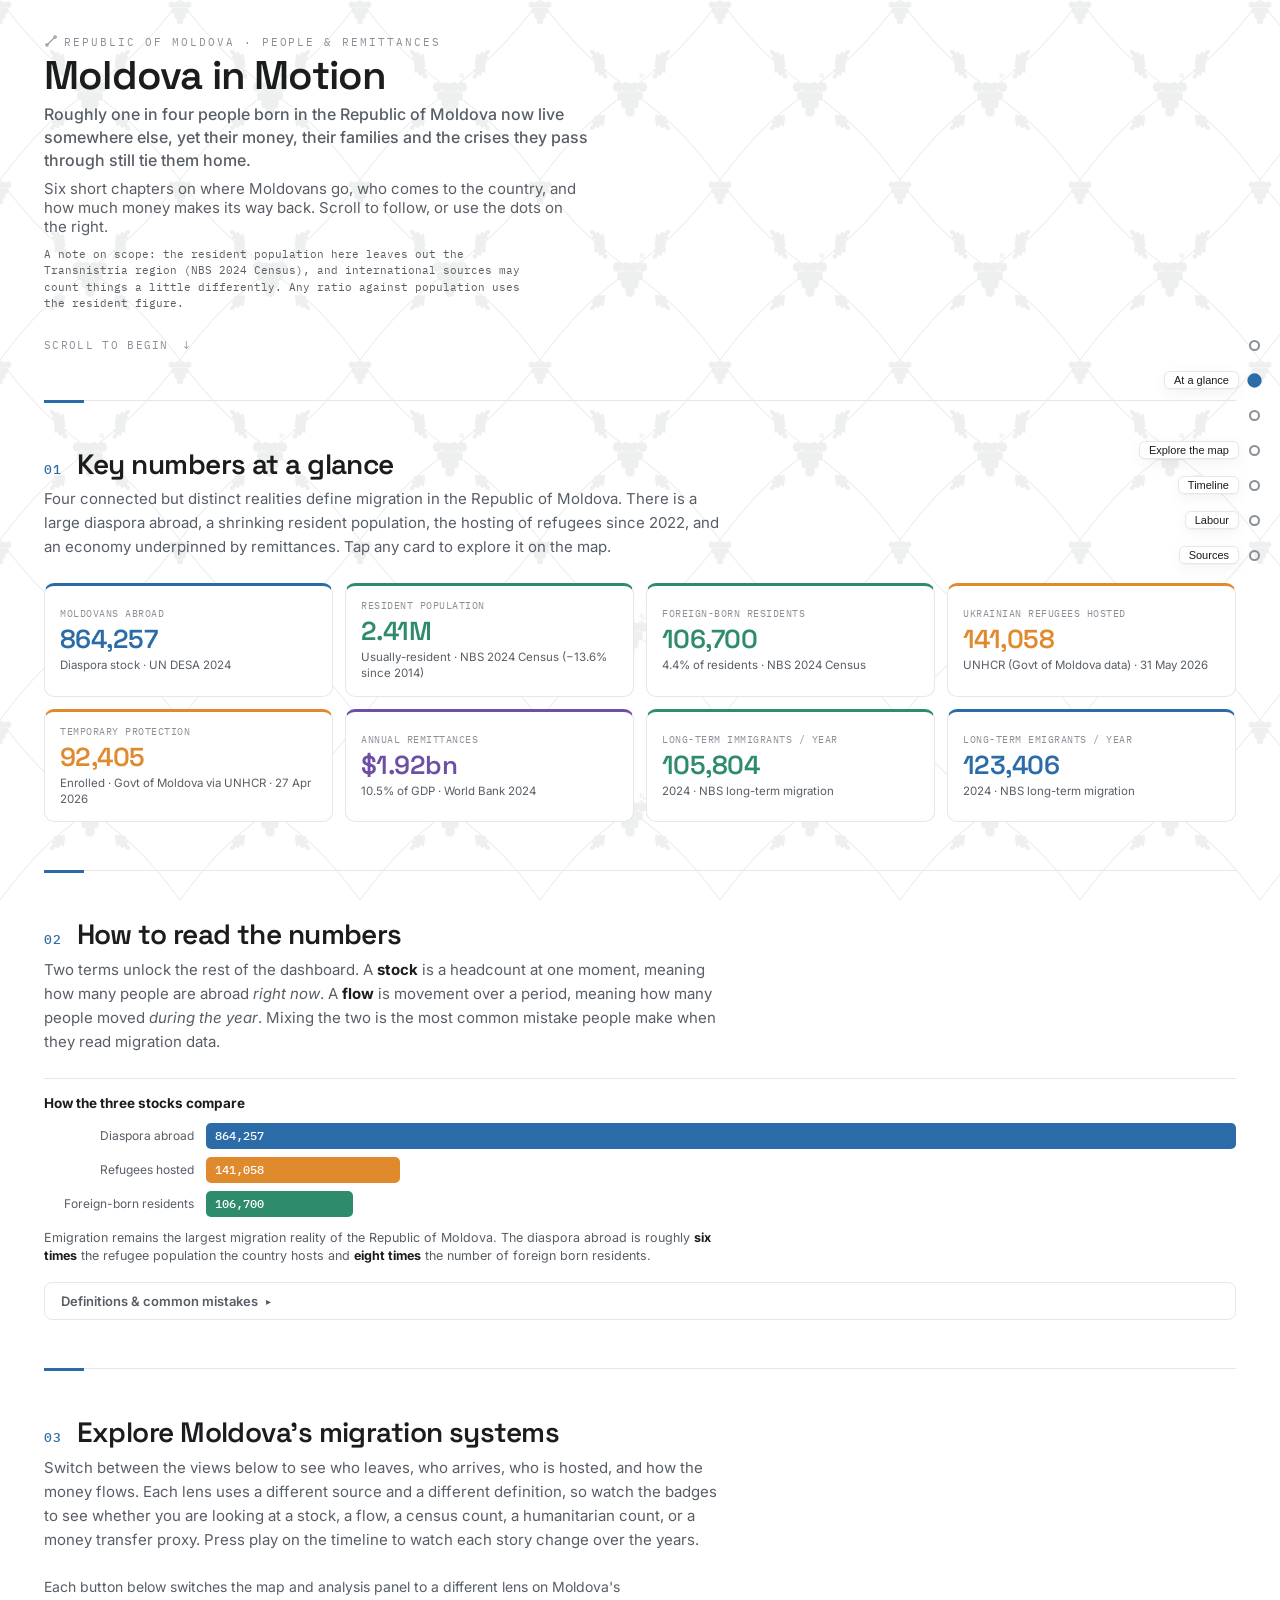
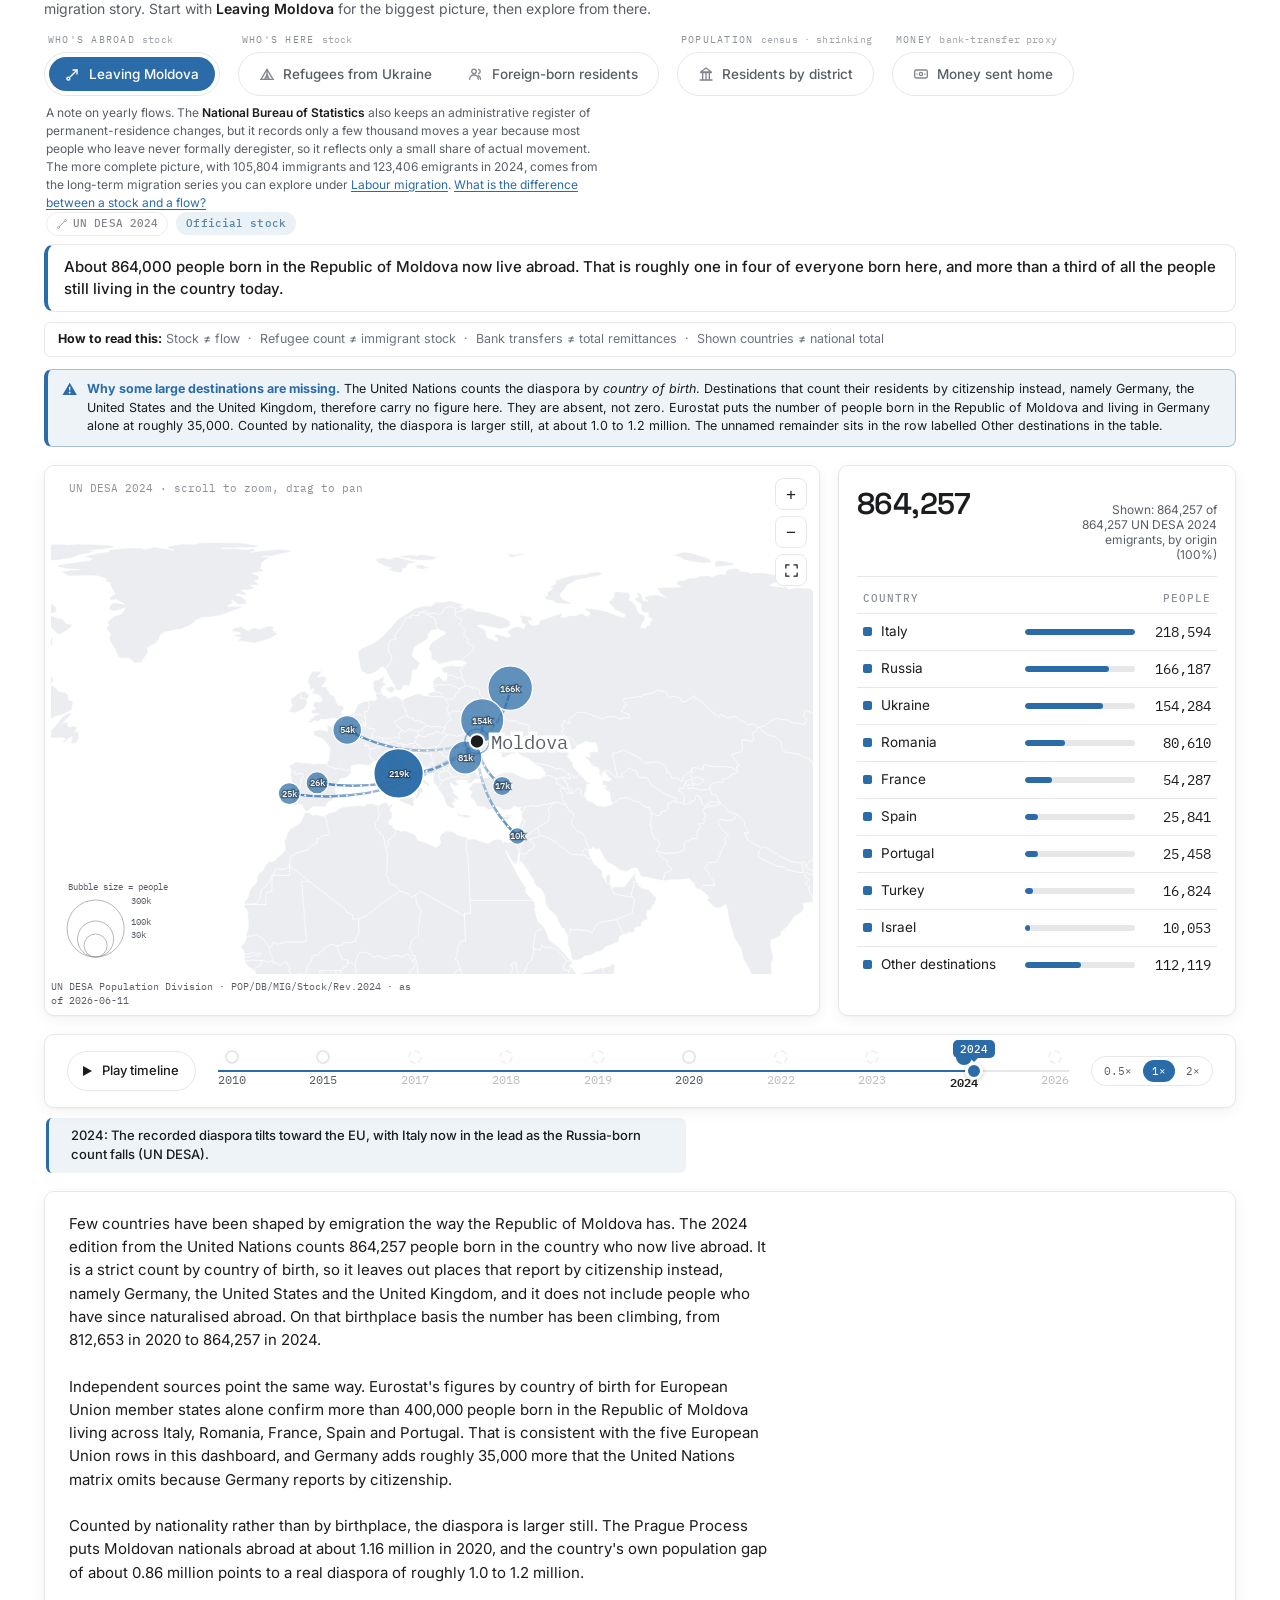
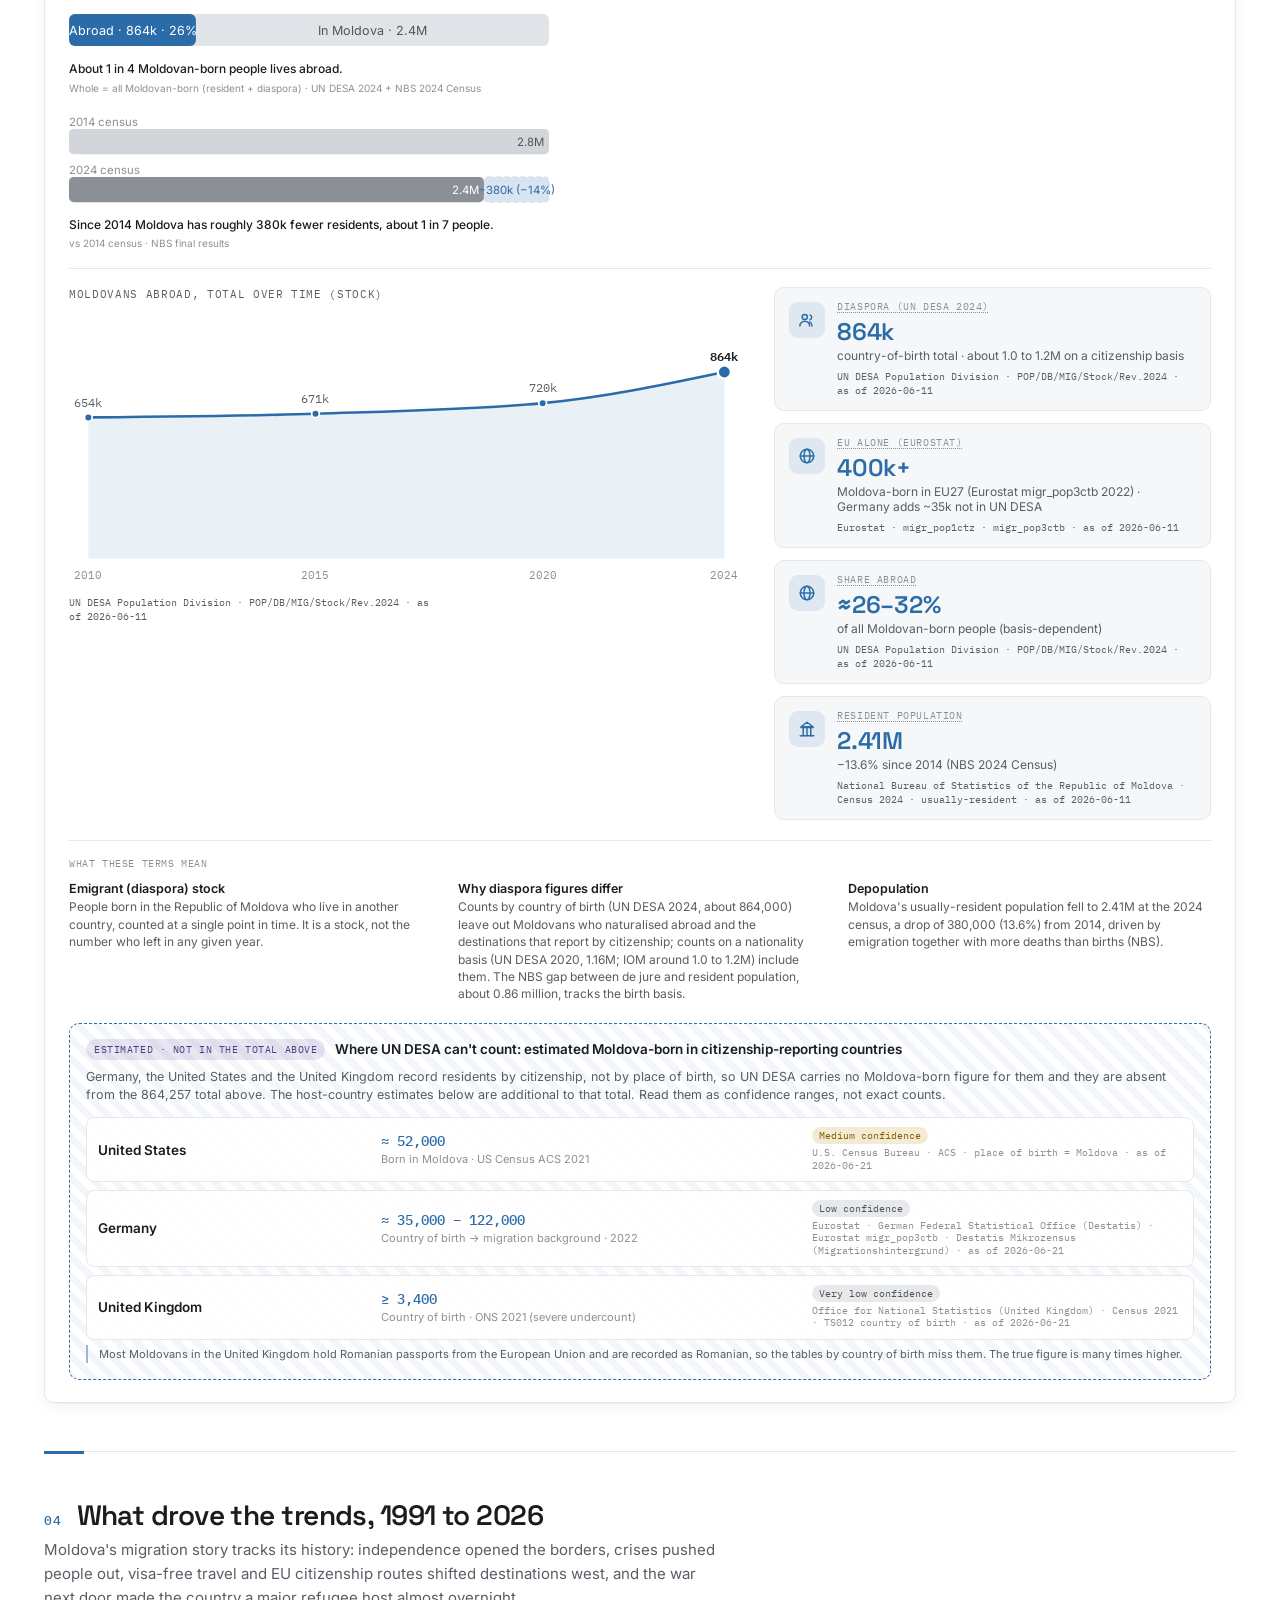
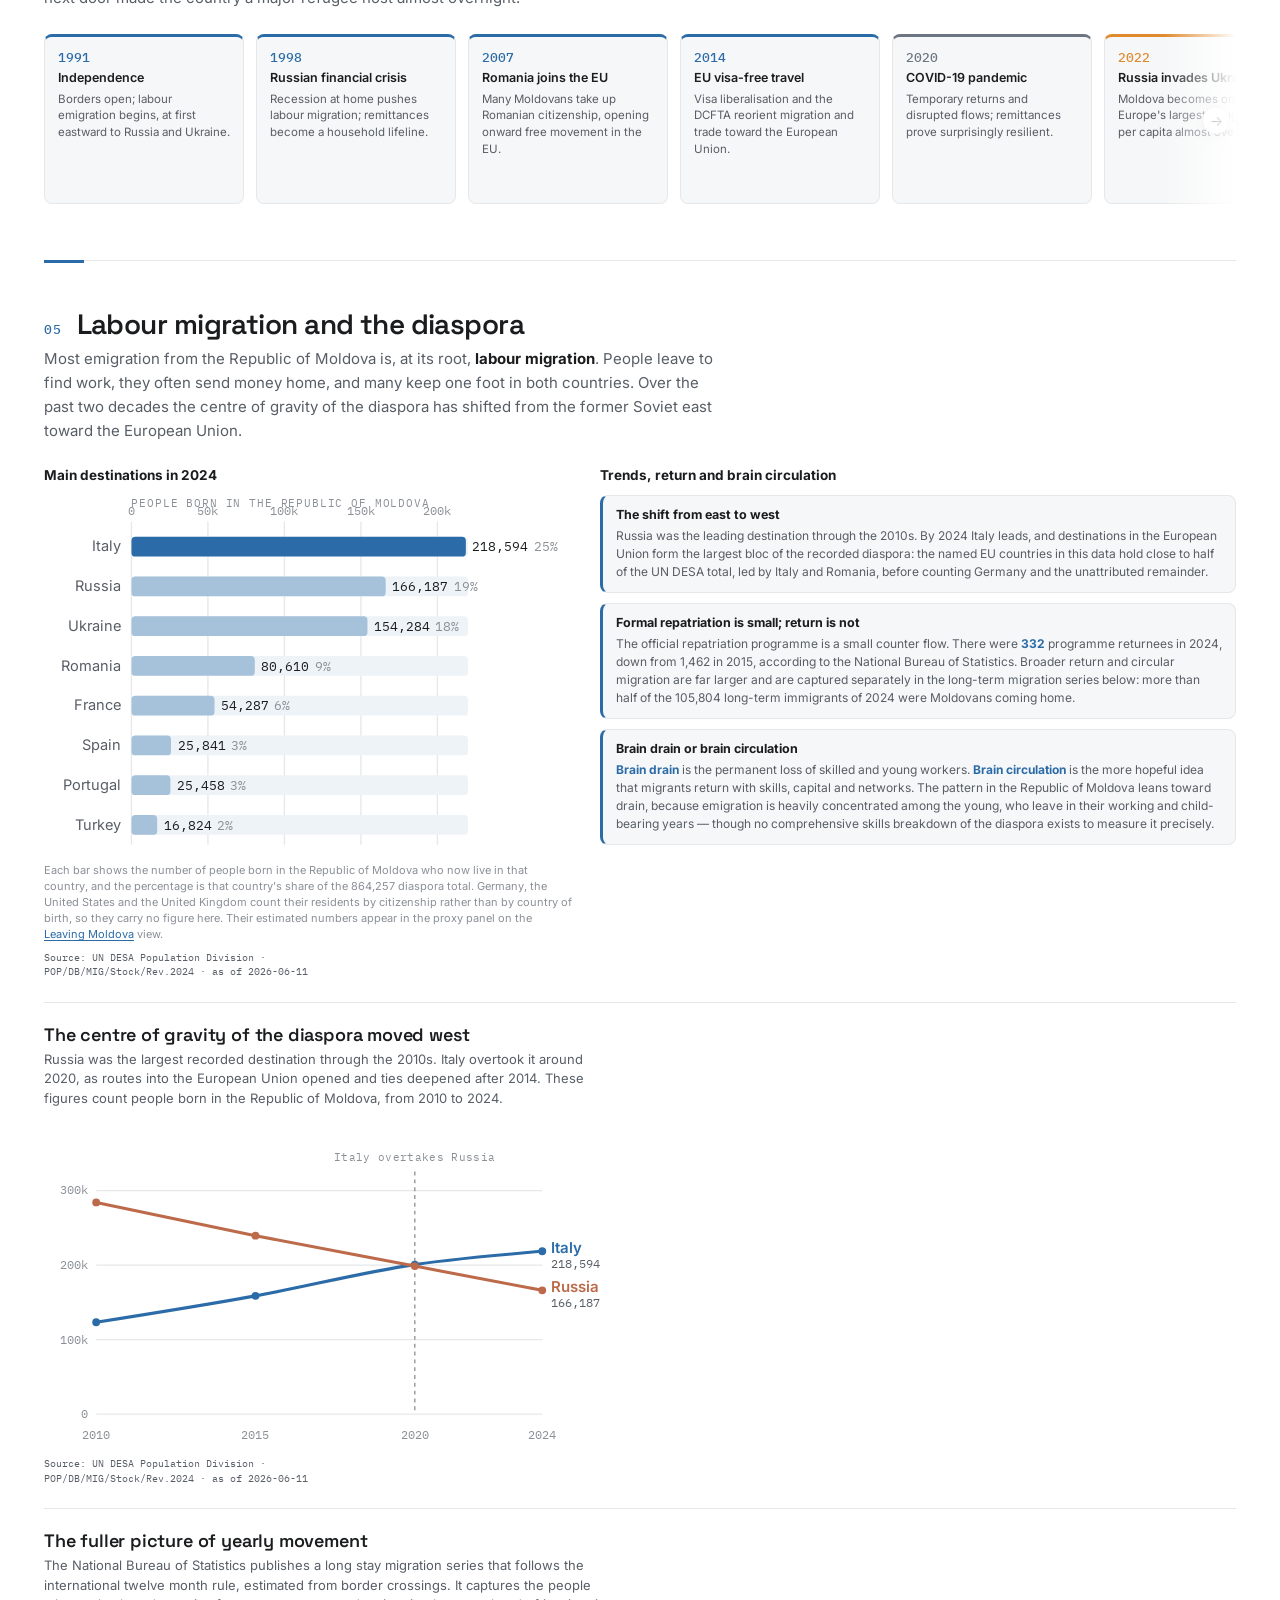
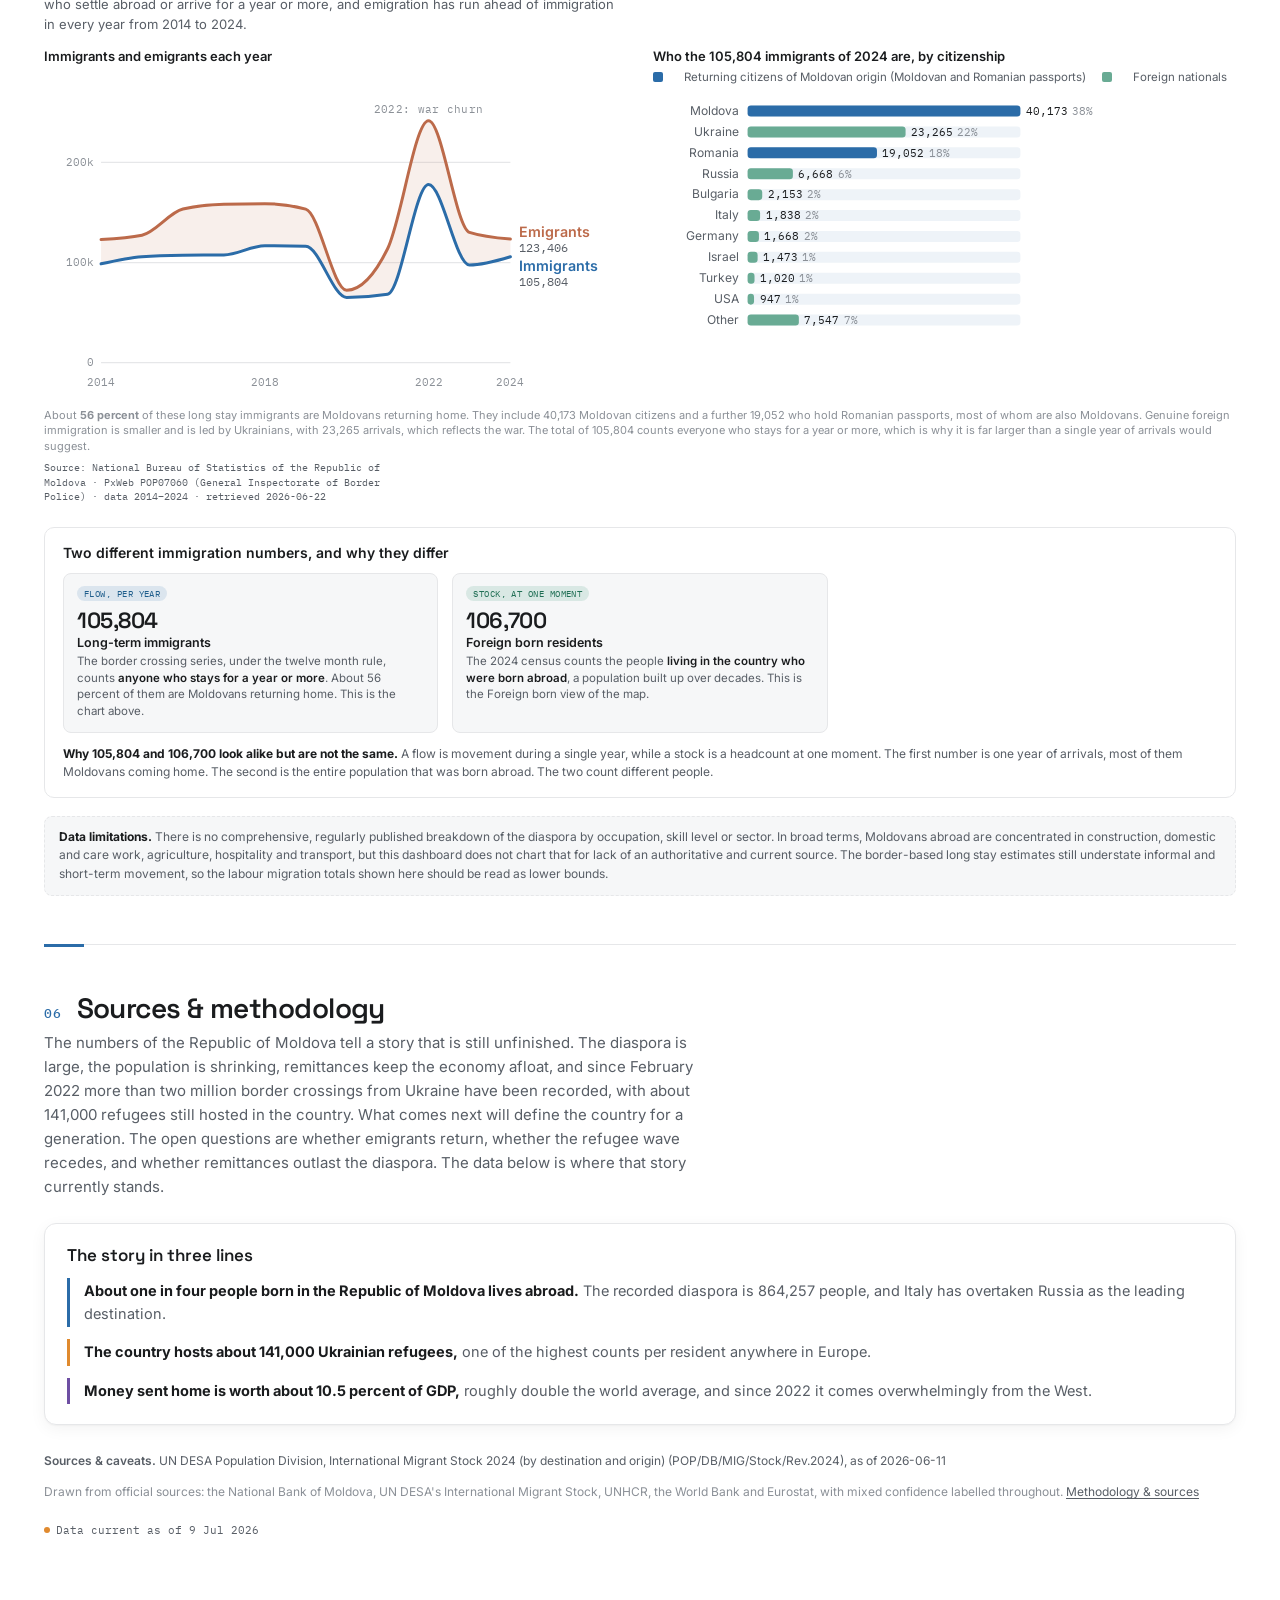
==== commit 99a15123: "Neutral, diplomatic phrasing for official-source limitations Remove judgmental wording about officia" ====
--- a/moldova-migration-dashboard.html
+++ b/moldova-migration-dashboard.html
@@ -12,7 +12,7 @@
   <meta property="og:title"       content="Moldova in Motion: migration and remittances" />
   <meta property="og:description" content="One in four people born in the Republic of Moldova now live abroad. Six short data chapters on where Moldovans go, who arrives, and how much money flows back home." />
   <meta property="og:url"         content="https://esaritas.github.io/-moldova-migration-dashboard/" />
-  <meta property="og:image"       content="https://esaritas.github.io/-moldova-migration-dashboard/og-preview.png" />
+  <meta property="og:image"       content="https://esaritas.github.io/-moldova-migration-dashboard/og-preview.png?v=20260709" />
   <meta property="og:image:width"  content="1200" />
   <meta property="og:image:height" content="630" />
   <meta name="twitter:card"       content="summary_large_image" />
@@ -1545,7 +1545,7 @@
           </div>
         </div>
       </div>
-      <p class="modes-note">A note on yearly flows. The <strong>National Bureau of Statistics</strong> also keeps an administrative register of permanent-residence changes, but it records only a few thousand moves a year because most people who leave never formally deregister, so it badly understates real movement. The fuller and more honest picture, with 105,804 immigrants and 123,406 emigrants in 2024, comes from the long-term migration series you can explore under <a href="#ch-labour" class="jit-link">Labour migration</a>. <a href="#ch-concepts" class="jit-link">What is the difference between a stock and a flow?</a></p>
+      <p class="modes-note">A note on yearly flows. The <strong>National Bureau of Statistics</strong> also keeps an administrative register of permanent-residence changes, but it records only a few thousand moves a year because most people who leave never formally deregister, so it reflects only a small share of actual movement. The more complete picture, with 105,804 immigrants and 123,406 emigrants in 2024, comes from the long-term migration series you can explore under <a href="#ch-labour" class="jit-link">Labour migration</a>. <a href="#ch-concepts" class="jit-link">What is the difference between a stock and a flow?</a></p>
 
       <!-- Source/date + confidence badges for the active mode (built by app.js).
            Makes the vintage and reliability of each lens visible at point of use. -->
@@ -1688,7 +1688,7 @@
               </div>
               <div class="labour-card">
                 <h4>Formal repatriation is small; return is not</h4>
-                <p>The official repatriation programme is a thin counter flow. There were <strong>332</strong> programme returnees in 2024, down from 1,462 in 2015, according to the National Bureau of Statistics. Broader return and circular migration are far larger and are captured separately in the long-term migration series below: more than half of the 105,804 long-term immigrants of 2024 were Moldovans coming home.</p>
+                <p>The official repatriation programme is a small counter flow. There were <strong>332</strong> programme returnees in 2024, down from 1,462 in 2015, according to the National Bureau of Statistics. Broader return and circular migration are far larger and are captured separately in the long-term migration series below: more than half of the 105,804 long-term immigrants of 2024 were Moldovans coming home.</p>
               </div>
               <div class="labour-card">
                 <h4>Brain drain or brain circulation</h4>
@@ -2200,7 +2200,7 @@
       indicator_code: "Census 2021 · TS012 country of birth",
       accessed: "2026-06-21",
       definition: "Usual residents of England and Wales who were born in the Republic of Moldova.",
-      scope: "This badly undercounts the community, because most Moldovans in the United Kingdom " +
+      scope: "This considerably undercounts the community, because most Moldovans in the United Kingdom " +
              "entered and are recorded as holders of Romanian passports from the European Union, so " +
              "the country of birth tables capture only a fraction. Earlier estimates put the number " +
              "born in the Republic of Moldova near 3,400 in 2015.",
@@ -2387,7 +2387,7 @@
                 "The 2024 edition from the United Nations counts 864,257 people born in the country who " +
                 "now live abroad. It is a strict count by country of birth, so it leaves out places that " +
                 "report by citizenship instead, namely Germany, the United States and the United Kingdom, " +
-                "and it quietly loses anyone who has since naturalised. On that birthplace basis the number " +
+                "and it does not include people who have since naturalised abroad. On that birthplace basis the number " +
                 "has been climbing, from 812,653 in 2020 to 864,257 in 2024.\n\n" +
                 "Independent sources point the same way. Eurostat's figures by country of birth for " +
                 "European Union member states alone confirm more than 400,000 people born in the Republic " +
